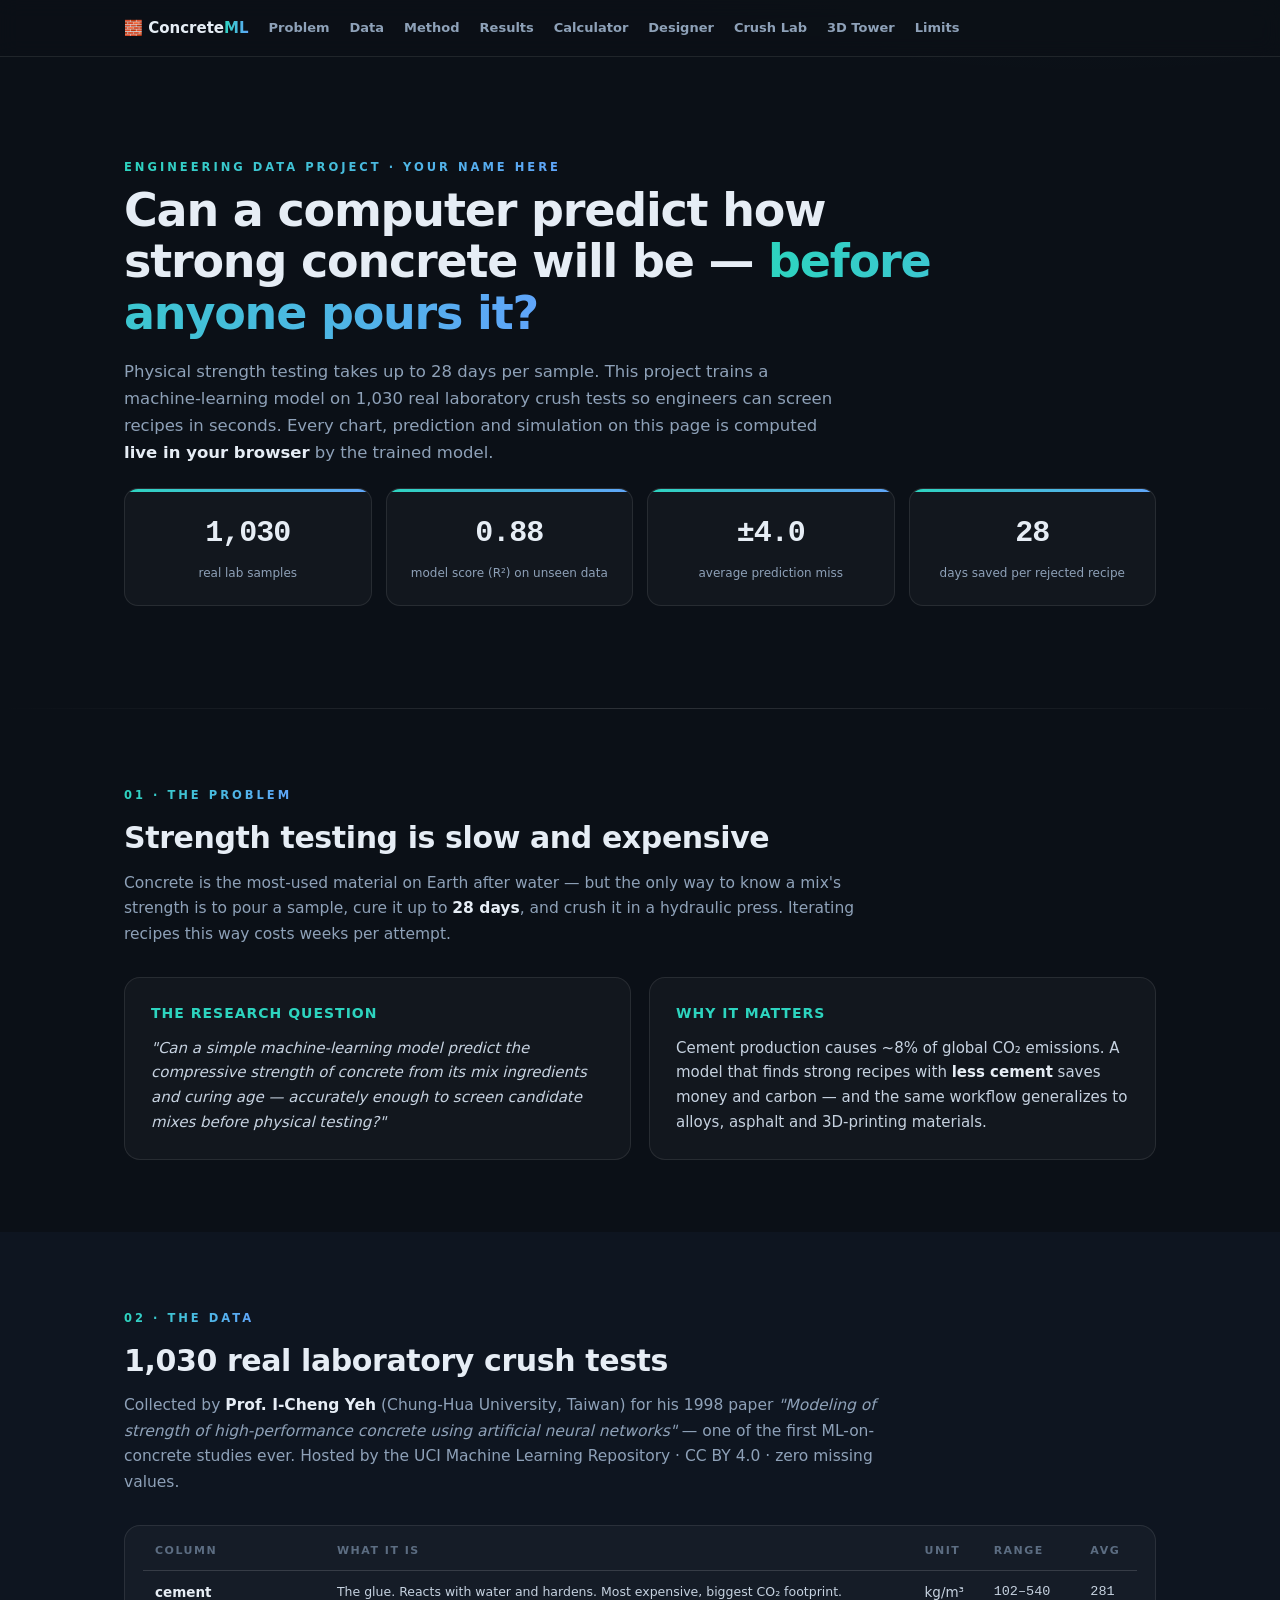
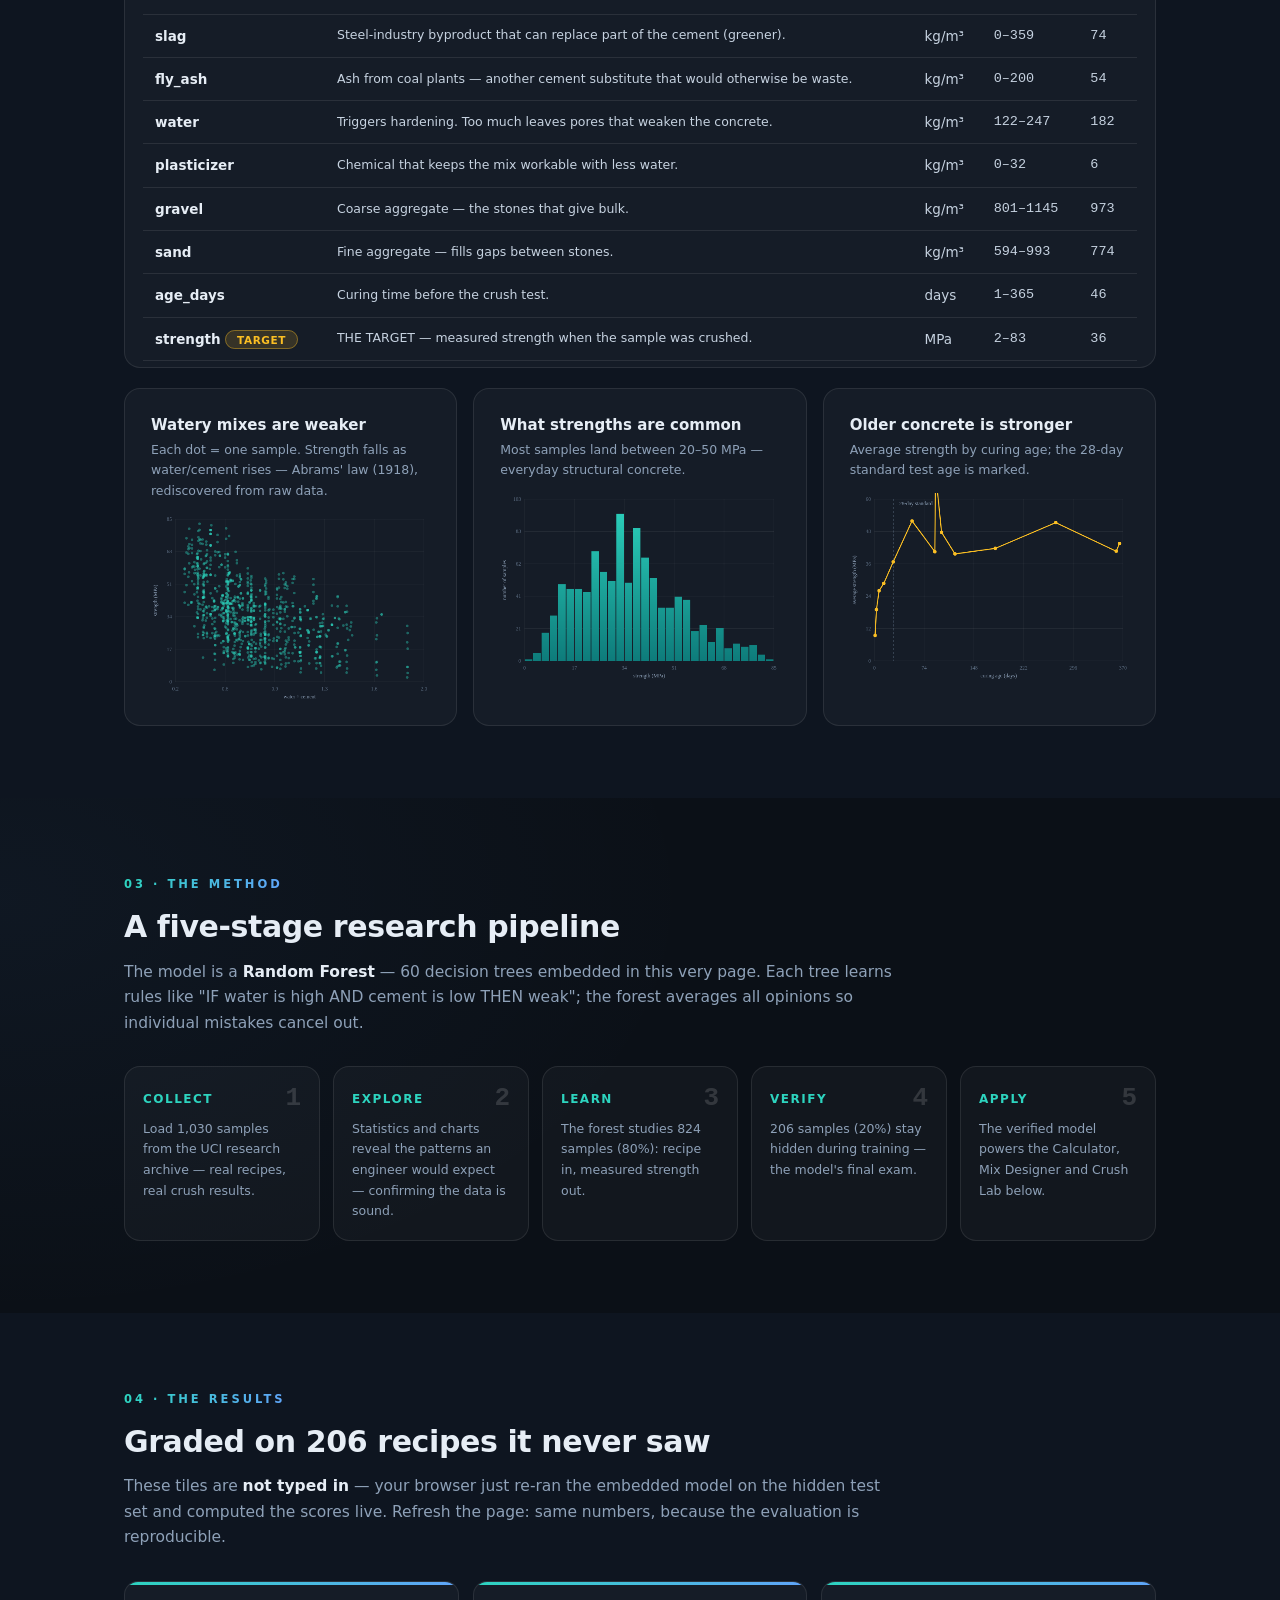
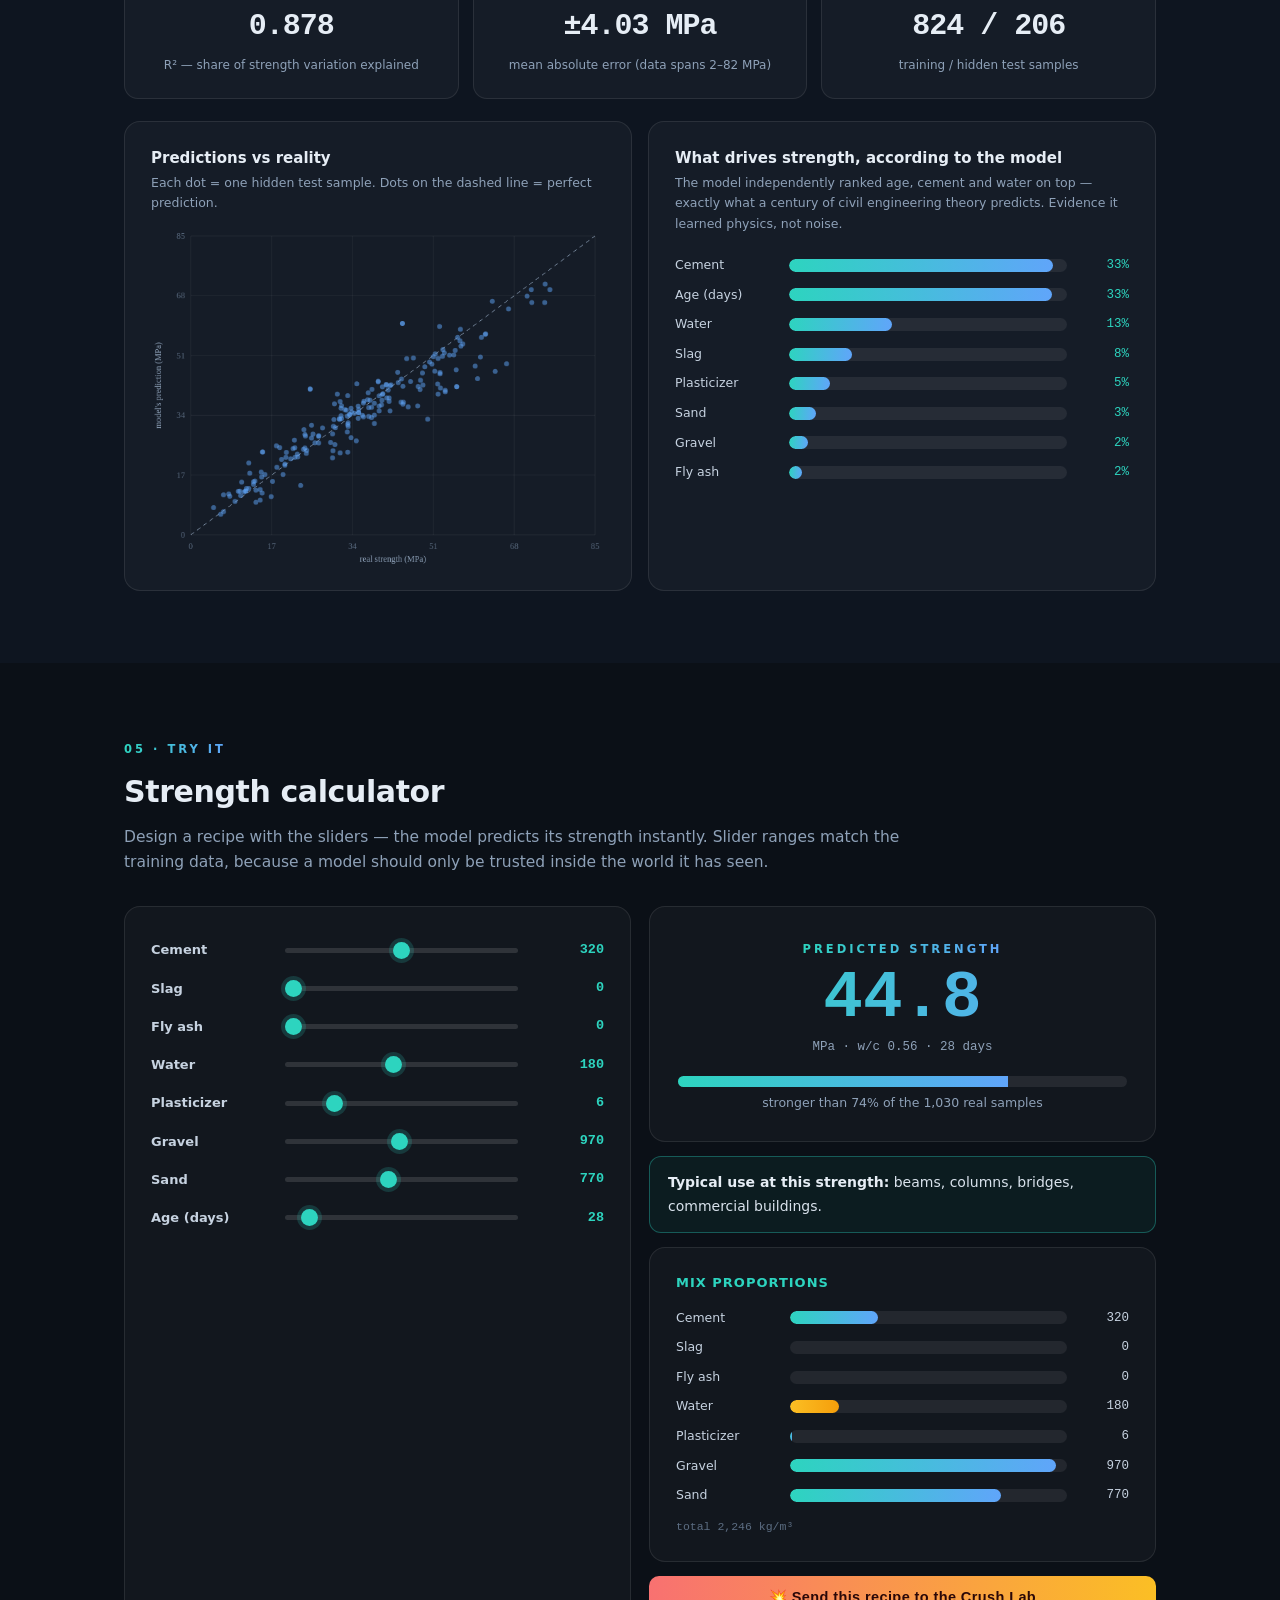
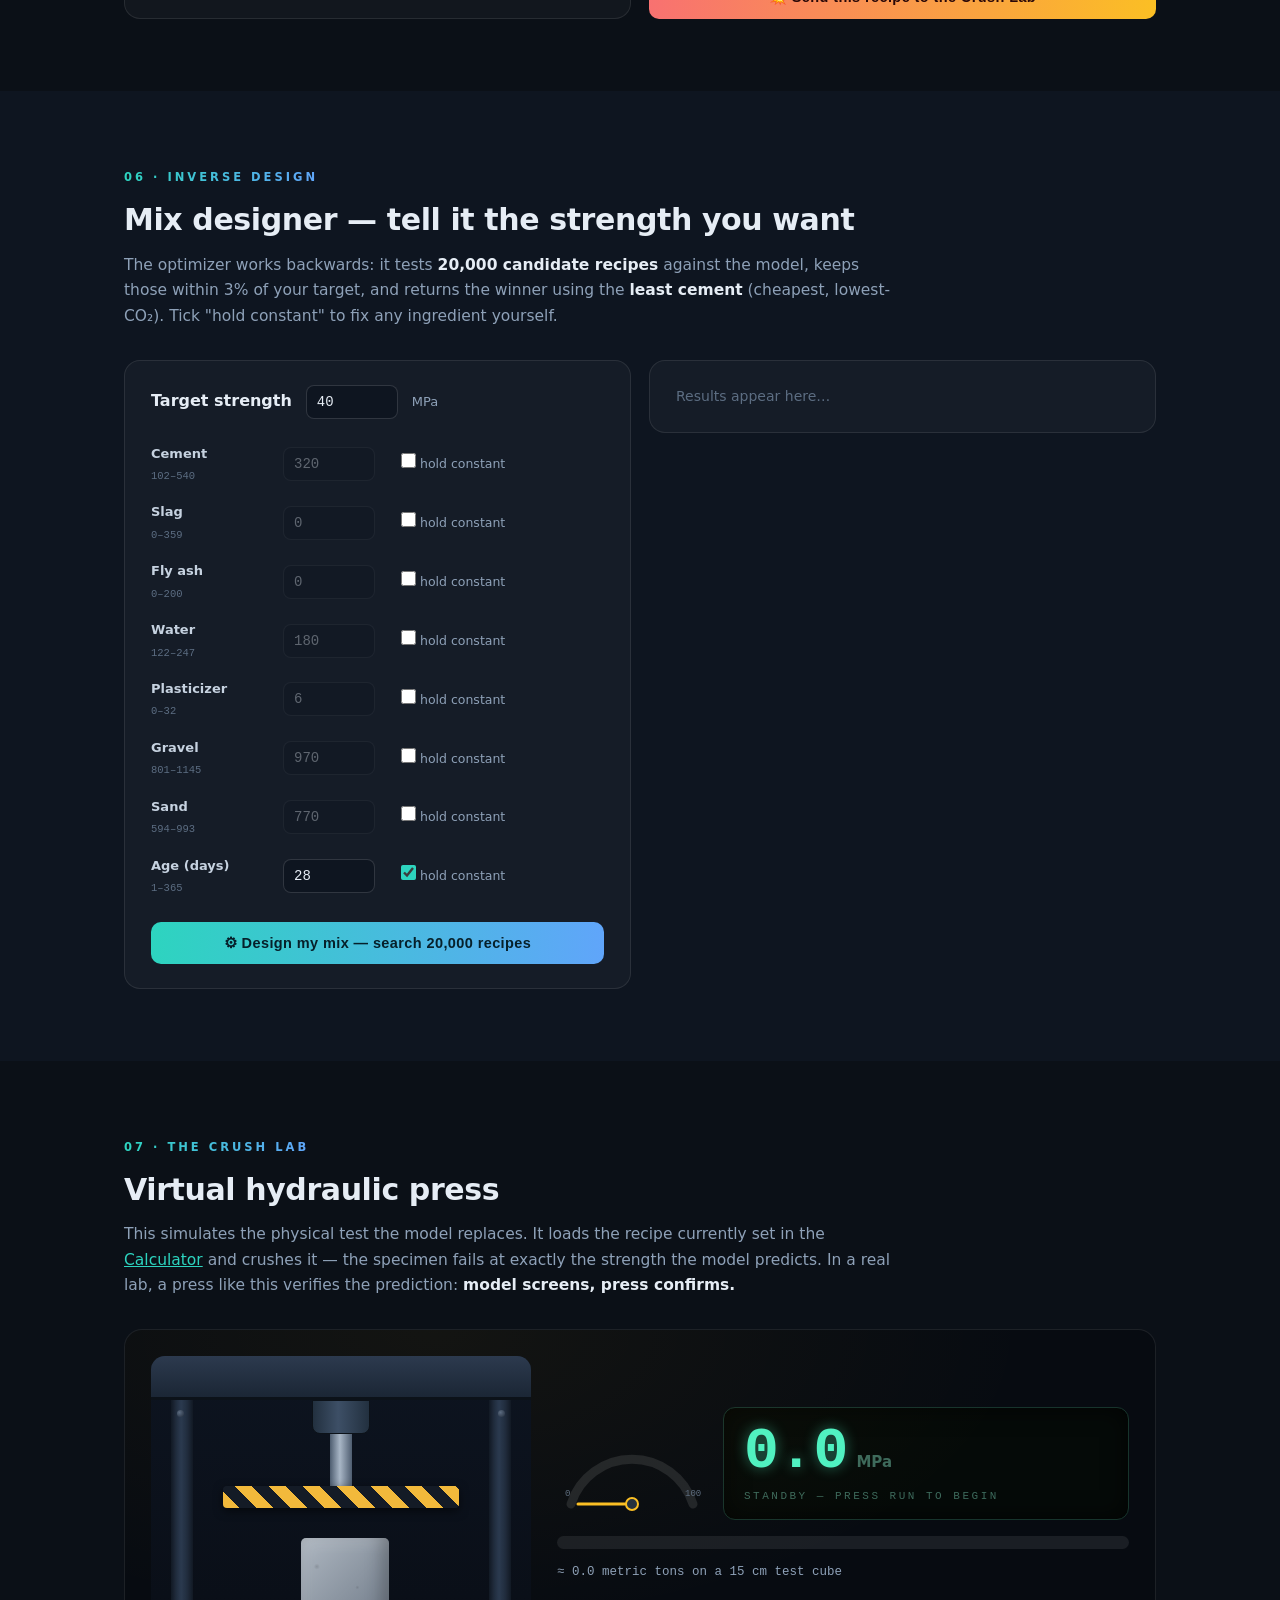
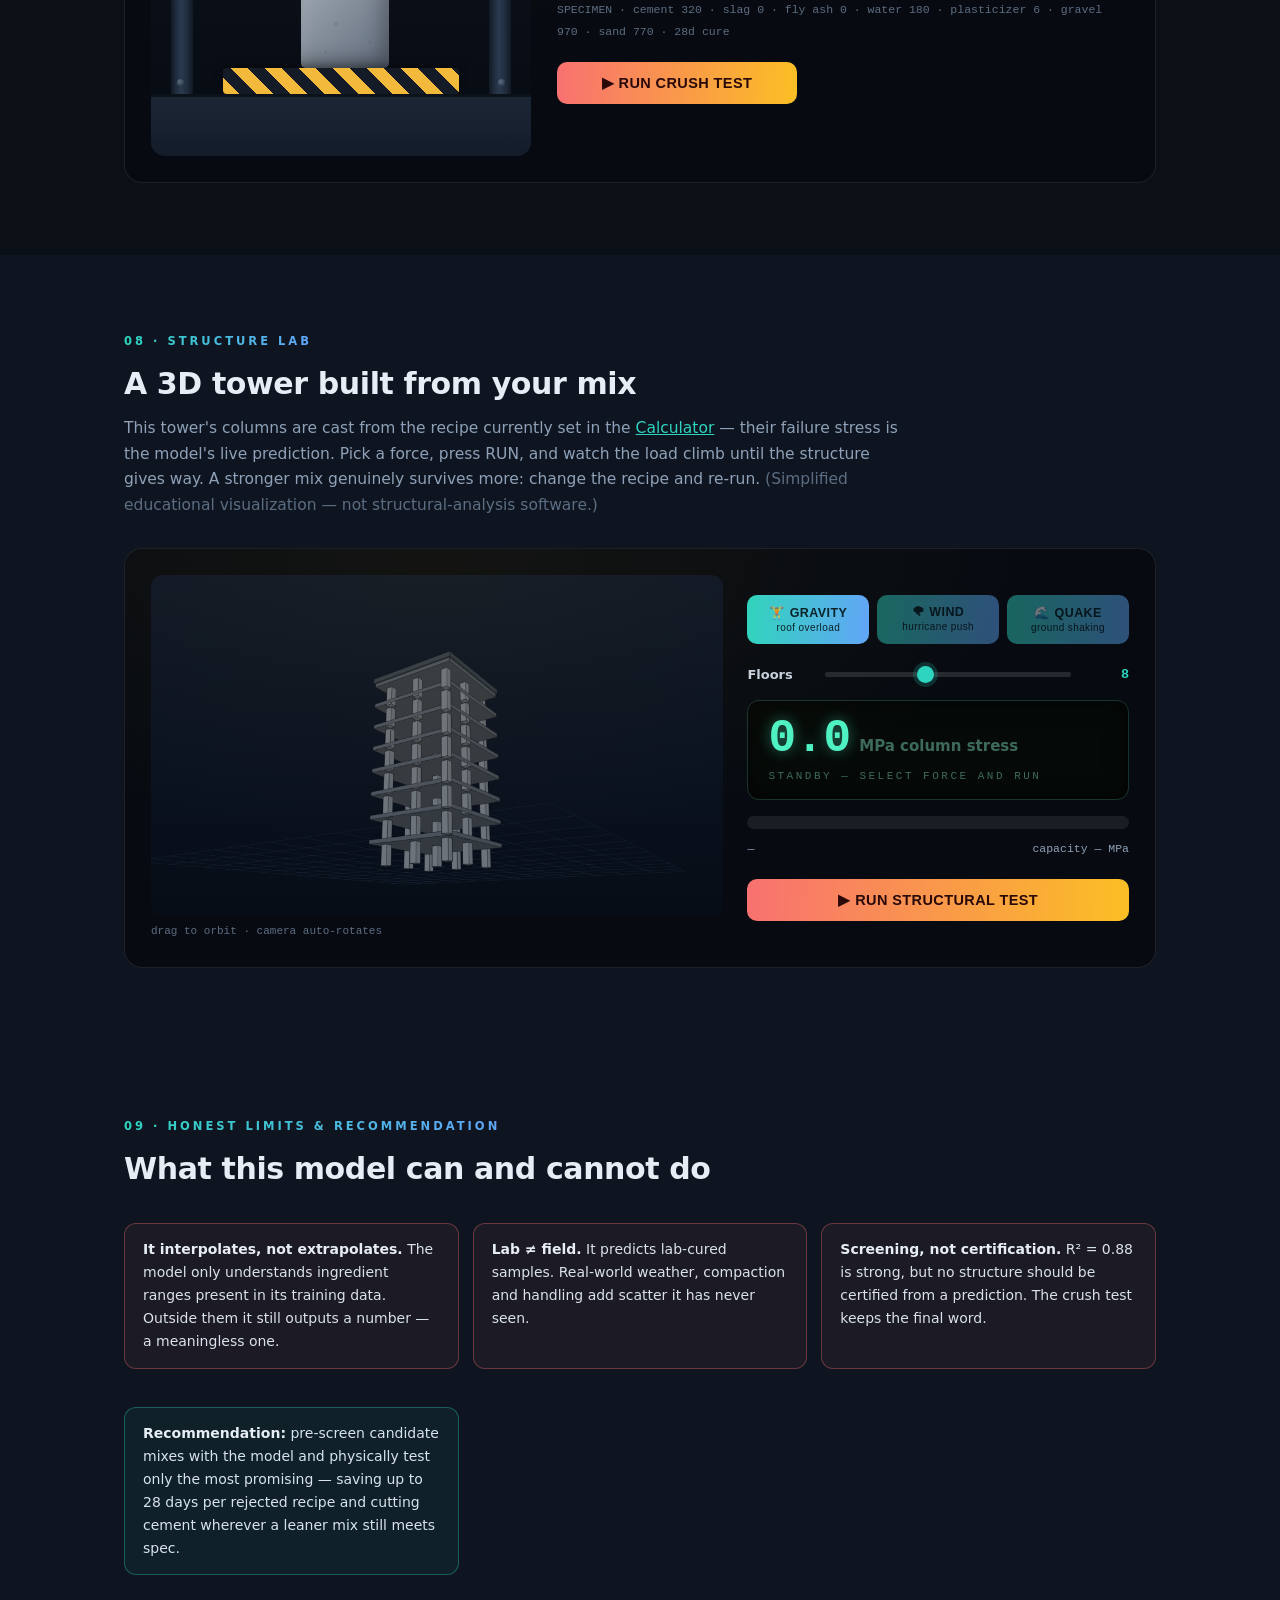
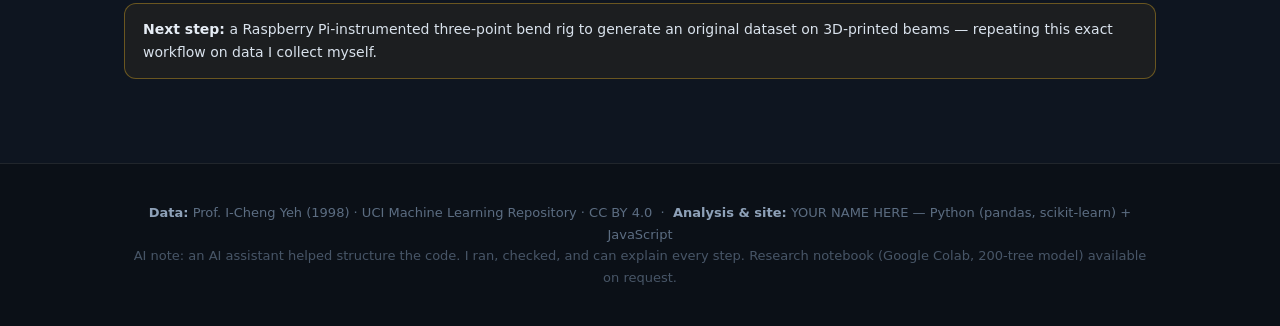
==== index.html @ 2a694949 "Add files via upload" ====
<!DOCTYPE html>
<html lang="en">
<head>
<meta charset="UTF-8">
<meta name="viewport" content="width=device-width, initial-scale=1.0">
<title>ConcreteML — Predicting Concrete Strength with Machine Learning</title>
<style>
:root{
  --bg:#0b1017; --bg2:#0e1520; --panel:#111a26; --card:rgba(255,255,255,.032);
  --line:rgba(255,255,255,.09); --line2:rgba(255,255,255,.14);
  --txt:#e6edf5; --mut:#8ea1b8; --dim:#5c6d82;
  --teal:#2dd4bf; --teal2:#14b8a6; --amber:#fbbf24; --red:#f87171; --blue:#60a5fa;
  --grad:linear-gradient(93deg,#2dd4bf,#60a5fa);
  --mono:'Cascadia Code','SF Mono','Courier New',ui-monospace,monospace;
}
*{margin:0;padding:0;box-sizing:border-box}
html{scroll-behavior:smooth}
body{font-family:'Segoe UI',system-ui,-apple-system,Helvetica,Arial,sans-serif;background:var(--bg);color:var(--txt);line-height:1.65;
  background-image:radial-gradient(900px 500px at 85% -5%,rgba(45,212,191,.07),transparent),radial-gradient(700px 420px at 0% 30%,rgba(96,165,250,.05),transparent)}
.wrap{max-width:1080px;margin:0 auto;padding:0 24px}
section{padding:72px 0}
h2{font-size:30px;font-weight:800;letter-spacing:-.4px;margin-bottom:8px}
.kicker{font-size:11.5px;font-weight:800;letter-spacing:3px;text-transform:uppercase;background:var(--grad);
  -webkit-background-clip:text;background-clip:text;color:transparent;margin-bottom:8px;display:inline-block}
.sub{color:var(--mut);font-size:15.5px;max-width:780px;margin-bottom:30px}
.sub b,.note b{color:var(--txt)}
.card{background:var(--card);border:1px solid var(--line);border-radius:16px;padding:24px 26px;
  transition:border-color .25s, transform .25s}
.card:hover{border-color:var(--line2)}
.tiles{display:grid;grid-template-columns:repeat(auto-fit,minmax(160px,1fr));gap:14px;margin:22px 0}
.tile{background:var(--card);border:1px solid var(--line);border-radius:14px;text-align:center;padding:20px 10px;position:relative;overflow:hidden}
.tile::before{content:"";position:absolute;top:0;left:0;right:0;height:3px;background:var(--grad)}
.tile b{display:block;font-size:30px;font-weight:800;font-family:var(--mono);letter-spacing:-1px}
.tile span{font-size:12px;color:var(--mut)}
.note{border:1px solid rgba(251,191,36,.35);background:rgba(251,191,36,.06);border-radius:12px;padding:14px 18px;margin:12px 0;font-size:14px;color:#d9e2ec}
.note.good{border-color:rgba(45,212,191,.35);background:rgba(45,212,191,.06)}
.note.bad{border-color:rgba(248,113,113,.35);background:rgba(248,113,113,.06)}
.badge{border-radius:20px;padding:2.5px 11px;font-size:10.5px;font-weight:700;letter-spacing:.6px;white-space:nowrap}
.badge.lock{background:rgba(96,165,250,.16);color:var(--blue);border:1px solid rgba(96,165,250,.4)}
.badge.opt{background:rgba(45,212,191,.14);color:var(--teal);border:1px solid rgba(45,212,191,.4)}
canvas{width:100%;height:auto;display:block}
table{border-collapse:collapse;width:100%;font-size:13.5px}
th{color:var(--dim);font-size:11px;letter-spacing:1.5px;text-transform:uppercase;padding:10px 12px;text-align:left;border-bottom:1px solid var(--line2)}
td{padding:10px 12px;border-bottom:1px solid var(--line);color:#c6d2e0}
button.primary{background:var(--grad);color:#06202a;border:none;border-radius:10px;padding:13px 28px;font-size:14.5px;font-weight:800;
  cursor:pointer;letter-spacing:.4px;transition:filter .2s,transform .15s}
button.primary:hover{filter:brightness(1.12)}
button.primary:active{transform:scale(.97)}
button.danger{background:linear-gradient(93deg,#f87171,#fbbf24);color:#2a0808}
input[type=range]{-webkit-appearance:none;width:100%;height:5px;border-radius:3px;background:rgba(255,255,255,.12);outline:none}
input[type=range]::-webkit-slider-thumb{-webkit-appearance:none;width:17px;height:17px;border-radius:50%;background:var(--teal);
  box-shadow:0 0 0 4px rgba(45,212,191,.18);cursor:pointer}
input[type=number]{width:92px;padding:8px 10px;border:1px solid var(--line2);border-radius:8px;font-size:14px;
  background:var(--bg2);color:var(--txt);font-family:var(--mono)}
input[type=number]:disabled{opacity:.35}
input[type=checkbox]{accent-color:var(--teal);width:15px;height:15px}
nav{position:sticky;top:0;background:rgba(11,16,23,.82);backdrop-filter:blur(10px);border-bottom:1px solid var(--line);z-index:100}
nav .wrap{display:flex;align-items:center;gap:20px;height:56px;overflow-x:auto}
nav a{color:var(--mut);text-decoration:none;font-size:13px;font-weight:600;white-space:nowrap;transition:color .2s}
nav a:hover{color:var(--teal)}
nav .logo{font-weight:800;font-size:15px;color:var(--txt)}
nav .logo em{font-style:normal;background:var(--grad);-webkit-background-clip:text;background-clip:text;color:transparent}
header{padding:96px 0 80px;position:relative;overflow:hidden}
header h1{font-size:46px;line-height:1.12;font-weight:850;letter-spacing:-1.2px;max-width:840px}
header h1 em{font-style:normal;background:var(--grad);-webkit-background-clip:text;background-clip:text;color:transparent}
header p{font-size:16.5px;color:var(--mut);max-width:720px;margin-top:18px}
.charts{display:grid;grid-template-columns:repeat(auto-fit,minmax(310px,1fr));gap:16px}
.chart-card h4{font-size:15px;margin-bottom:2px}
.chart-card p{font-size:12.5px;color:var(--mut);margin-bottom:12px}
.pipe{display:grid;grid-template-columns:repeat(auto-fit,minmax(180px,1fr));gap:13px}
.pipe .card{padding:18px}
.pipe b{font-size:12px;letter-spacing:1.5px;color:var(--teal)}
.pipe p{font-size:12.5px;color:var(--mut);margin-top:7px}
.pipe .n{font-family:var(--mono);font-size:26px;font-weight:800;color:rgba(255,255,255,.14);float:right;line-height:1}
.slider-row{display:grid;grid-template-columns:120px 1fr 72px;gap:14px;align-items:center;padding:8px 0}
.slider-row label{font-size:13px;font-weight:600;color:#c6d2e0}
.slider-row output{font-family:var(--mono);font-size:13.5px;text-align:right;color:var(--teal);font-weight:700}
.imp-row{display:grid;grid-template-columns:104px 1fr 52px;gap:10px;align-items:center;font-size:12.5px;color:#c6d2e0;padding:4.5px 0}
.imp-track{background:rgba(255,255,255,.07);border-radius:7px;overflow:hidden}
.imp-bar{height:13px;border-radius:7px;background:var(--grad);transition:width .4s}
footer{border-top:1px solid var(--line);padding:38px 0;font-size:13px;text-align:center;color:var(--dim)}
footer b{color:var(--mut)}
.two{display:grid;grid-template-columns:1fr 1fr;gap:18px}
.reveal{opacity:0;transform:translateY(22px);transition:opacity .7s,transform .7s}
.reveal.in{opacity:1;transform:none}
.divider{height:1px;background:linear-gradient(90deg,transparent,var(--line2),transparent)}
@media(max-width:780px){.two{grid-template-columns:1fr}header h1{font-size:32px}}
/* ============ CRUSH LAB ============ */
.lab{background:#070b11;border:1px solid var(--line);border-radius:18px;padding:26px;position:relative;overflow:hidden}
.lab::before{content:"";position:absolute;inset:0;background:radial-gradient(600px 300px at 30% 0%,rgba(251,191,36,.05),transparent);pointer-events:none}
#pr-stage{position:relative;width:380px;height:400px;flex:none;border-radius:14px;overflow:hidden;
  background:linear-gradient(#0d1420 0%,#0a0f18 60%,#070b11 100%)}
.col{position:absolute;top:0;bottom:0;width:22px;background:linear-gradient(90deg,#1a2433,#2b3a4f 45%,#1a2433);box-shadow:inset 0 0 8px rgba(0,0,0,.6)}
.bolt{position:absolute;width:7px;height:7px;border-radius:50%;background:radial-gradient(circle at 35% 35%,#5b6b80,#212b3a)}
#pr-head{position:absolute;left:0;right:0;top:0;height:44px;background:linear-gradient(#2c3a4e,#1b2635);border-bottom:3px solid #0c1219}
#pr-cyl{position:absolute;left:50%;transform:translateX(-50%);top:44px;width:58px;height:34px;border-radius:0 0 8px 8px;
  background:linear-gradient(90deg,#22303f,#3d4f66 45%,#22303f);border:1px solid #0c1219}
#pr-rod{position:absolute;left:50%;transform:translateX(-50%);top:78px;width:22px;height:52px;
  background:linear-gradient(90deg,#4e5d70,#a8b6c6 45%,#4e5d70)}
#pr-platen{position:absolute;left:72px;right:72px;top:130px;height:22px;border-radius:4px;
  background:repeating-linear-gradient(45deg,#f2b93b 0 12px,#141b26 12px 24px);box-shadow:0 3px 10px rgba(0,0,0,.55)}
#pr-block{position:absolute;left:150px;width:88px;bottom:88px;height:130px;border-radius:5px;transform-origin:bottom;
  background:linear-gradient(135deg,#aeb7c1 0%,#8b95a1 45%,#707b89 80%,#5f6a78);
  box-shadow:inset -6px -8px 18px rgba(0,0,0,.28), inset 4px 6px 14px rgba(255,255,255,.14)}
#pr-block::after{content:"";position:absolute;inset:0;border-radius:5px;opacity:.5;
  background-image:radial-gradient(3px 3px at 18% 22%,rgba(0,0,0,.25),transparent),radial-gradient(2px 2px at 64% 38%,rgba(0,0,0,.22),transparent),
  radial-gradient(3px 3px at 40% 66%,rgba(0,0,0,.25),transparent),radial-gradient(2px 2px at 78% 80%,rgba(0,0,0,.2),transparent),
  radial-gradient(2px 2px at 28% 88%,rgba(0,0,0,.22),transparent)}
#pr-anvil{position:absolute;left:72px;right:72px;bottom:62px;height:26px;border-radius:4px;
  background:repeating-linear-gradient(45deg,#f2b93b 0 12px,#141b26 12px 24px);box-shadow:0 -2px 8px rgba(0,0,0,.4)}
#pr-base{position:absolute;left:0;right:0;bottom:0;height:62px;background:linear-gradient(#1b2635,#131c29);border-top:3px solid #0c1219}
#pr-flash{position:absolute;inset:0;background:#fff;opacity:0;pointer-events:none}
#pr-ring{position:absolute;left:194px;top:246px;width:10px;height:10px;border-radius:50%;border:3px solid rgba(251,191,36,.9);
  opacity:0;pointer-events:none;transform:translate(-50%,-50%)}
#pr-banner{position:absolute;inset:0;display:none;align-items:center;justify-content:center;flex-direction:column;
  background:rgba(7,11,17,.62);backdrop-filter:blur(2px);text-align:center}
#pr-banner .t1{font-size:30px;font-weight:900;color:var(--red);letter-spacing:3px;text-shadow:0 2px 20px rgba(248,113,113,.6)}
#pr-banner .t2{font-size:15px;color:var(--amber);margin-top:6px;font-family:var(--mono)}
.gauge-panel{flex:1;min-width:300px;display:flex;flex-direction:column;justify-content:center;gap:6px}
.lcd{background:#050a08;border:1px solid #17342c;border-radius:12px;padding:14px 20px;box-shadow:inset 0 0 24px rgba(0,0,0,.7)}
.lcd .v{font-family:var(--mono);font-size:58px;font-weight:800;color:#4ef2c3;line-height:1.05;text-shadow:0 0 14px rgba(78,242,195,.45)}
.lcd .u{font-size:15px;color:#3d6a5c;font-weight:700;margin-left:8px}
.lcd .s{font-size:11px;letter-spacing:2.5px;color:#3d6a5c;font-family:var(--mono);margin-top:4px;min-height:16px}
#pr-loadbar{background:rgba(255,255,255,.08);border-radius:8px;height:13px;overflow:hidden;margin-top:10px}
#pr-loadfill{height:100%;width:0%;background:linear-gradient(90deg,#14b8a6,#4ef2c3 40%,#fbbf24 72%,#f87171)}
#pr-tons{font-size:12.5px;color:var(--mut);font-family:var(--mono);margin-top:7px}
#pr-recipe{font-size:11.5px;color:var(--dim);font-family:var(--mono);line-height:1.9;margin-top:10px}
#pr-result{display:none;margin-top:20px;background:rgba(255,255,255,.03);border:1px solid var(--line);border-radius:14px;padding:16px 20px}
.shard{position:absolute;background:linear-gradient(135deg,#9aa4af,#69747f);box-shadow:inset 2px 2px 4px rgba(255,255,255,.18)}
.dust{position:absolute;border-radius:50%;background:radial-gradient(circle,rgba(170,180,190,.55),transparent 70%);pointer-events:none}
</style>
</head>
<body>

<nav><div class="wrap">
  <span class="logo">🧱 Concrete<em>ML</em></span>
  <a href="#problem">Problem</a><a href="#data">Data</a><a href="#method">Method</a>
  <a href="#results">Results</a><a href="#calc">Calculator</a><a href="#designer">Designer</a>
  <a href="#crush">Crush Lab</a><a href="#tower">3D Tower</a><a href="#limits">Limits</a>
</div></nav>

<header><div class="wrap">
  <div class="kicker">Engineering Data Project · YOUR NAME HERE</div>
  <h1>Can a computer predict how strong concrete will be — <em>before anyone pours it?</em></h1>
  <p>Physical strength testing takes up to 28 days per sample. This project trains a machine-learning model
     on 1,030 real laboratory crush tests so engineers can screen recipes in seconds. Every chart, prediction
     and simulation on this page is computed <b style="color:var(--txt)">live in your browser</b> by the trained model.</p>
  <div class="tiles">
    <div class="tile"><b data-count="1030">0</b><span>real lab samples</span></div>
    <div class="tile"><b id="hero-r2">—</b><span>model score (R²) on unseen data</span></div>
    <div class="tile"><b id="hero-mae">—</b><span>average prediction miss</span></div>
    <div class="tile"><b data-count="28">0</b><span>days saved per rejected recipe</span></div>
  </div>
</div></header>
<div class="divider"></div>

<section id="problem"><div class="wrap reveal">
  <div class="kicker">01 · The Problem</div>
  <h2>Strength testing is slow and expensive</h2>
  <p class="sub">Concrete is the most-used material on Earth after water — but the only way to know a mix's strength
     is to pour a sample, cure it up to <b>28 days</b>, and crush it in a hydraulic press. Iterating recipes this way
     costs weeks per attempt.</p>
  <div class="two">
    <div class="card"><h4 style="color:var(--teal);font-size:14px;letter-spacing:1px">THE RESEARCH QUESTION</h4>
      <p style="font-size:15px;margin-top:10px;color:#c6d2e0"><i>"Can a simple machine-learning model predict the compressive
      strength of concrete from its mix ingredients and curing age — accurately enough to screen candidate mixes
      before physical testing?"</i></p></div>
    <div class="card"><h4 style="color:var(--teal);font-size:14px;letter-spacing:1px">WHY IT MATTERS</h4>
      <p style="font-size:15px;margin-top:10px;color:#c6d2e0">Cement production causes ~8% of global CO₂ emissions.
      A model that finds strong recipes with <b style="color:var(--txt)">less cement</b> saves money and carbon —
      and the same workflow generalizes to alloys, asphalt and 3D-printing materials.</p></div>
  </div>
</div></section>

<section id="data" style="background:var(--bg2)"><div class="wrap reveal">
  <div class="kicker">02 · The Data</div>
  <h2>1,030 real laboratory crush tests</h2>
  <p class="sub">Collected by <b>Prof. I-Cheng Yeh</b> (Chung-Hua University, Taiwan) for his 1998 paper
     <i>"Modeling of strength of high-performance concrete using artificial neural networks"</i> — one of the first
     ML-on-concrete studies ever. Hosted by the UCI Machine Learning Repository · CC BY 4.0 · zero missing values.</p>
  <div class="card" style="padding:6px 18px;overflow-x:auto"><table id="cols-table">
    <tr><th>Column</th><th>What it is</th><th>Unit</th><th>Range</th><th>Avg</th></tr>
  </table></div>
  <div class="charts" style="margin-top:20px">
    <div class="card chart-card"><h4>Watery mixes are weaker</h4>
      <p>Each dot = one sample. Strength falls as water/cement rises — Abrams' law (1918), rediscovered from raw data.</p>
      <canvas id="ch-scatter" width="640" height="430"></canvas></div>
    <div class="card chart-card"><h4>What strengths are common</h4>
      <p>Most samples land between 20–50 MPa — everyday structural concrete.</p>
      <canvas id="ch-hist" width="640" height="430"></canvas></div>
    <div class="card chart-card"><h4>Older concrete is stronger</h4>
      <p>Average strength by curing age; the 28-day standard test age is marked.</p>
      <canvas id="ch-age" width="640" height="430"></canvas></div>
  </div>
</div></section>

<section id="method"><div class="wrap reveal">
  <div class="kicker">03 · The Method</div>
  <h2>A five-stage research pipeline</h2>
  <p class="sub">The model is a <b>Random Forest</b> — 60 decision trees embedded in this very page. Each tree learns
     rules like "IF water is high AND cement is low THEN weak"; the forest averages all opinions so individual
     mistakes cancel out.</p>
  <div class="pipe">
    <div class="card"><span class="n">1</span><b>COLLECT</b><p>Load 1,030 samples from the UCI research archive — real recipes, real crush results.</p></div>
    <div class="card"><span class="n">2</span><b>EXPLORE</b><p>Statistics and charts reveal the patterns an engineer would expect — confirming the data is sound.</p></div>
    <div class="card"><span class="n">3</span><b>LEARN</b><p>The forest studies 824 samples (80%): recipe in, measured strength out.</p></div>
    <div class="card"><span class="n">4</span><b>VERIFY</b><p>206 samples (20%) stay hidden during training — the model's final exam.</p></div>
    <div class="card"><span class="n">5</span><b>APPLY</b><p>The verified model powers the Calculator, Mix Designer and Crush Lab below.</p></div>
  </div>
</div></section>

<section id="results" style="background:var(--bg2)"><div class="wrap reveal">
  <div class="kicker">04 · The Results</div>
  <h2>Graded on 206 recipes it never saw</h2>
  <p class="sub">These tiles are <b>not typed in</b> — your browser just re-ran the embedded model on the hidden test
     set and computed the scores live. Refresh the page: same numbers, because the evaluation is reproducible.</p>
  <div class="tiles">
    <div class="tile"><b id="res-r2">—</b><span>R² — share of strength variation explained</span></div>
    <div class="tile"><b id="res-mae">—</b><span>mean absolute error (data spans 2–82 MPa)</span></div>
    <div class="tile"><b>824 / 206</b><span>training / hidden test samples</span></div>
  </div>
  <div class="charts">
    <div class="card chart-card"><h4>Predictions vs reality</h4>
      <p>Each dot = one hidden test sample. Dots on the dashed line = perfect prediction.</p>
      <canvas id="ch-pva" width="640" height="480"></canvas></div>
    <div class="card chart-card"><h4>What drives strength, according to the model</h4>
      <p>The model independently ranked age, cement and water on top — exactly what a century of civil engineering
         theory predicts. Evidence it learned physics, not noise.</p>
      <div id="importance" style="margin-top:16px"></div></div>
  </div>
</div></section>

<section id="calc"><div class="wrap reveal">
  <div class="kicker">05 · Try It</div>
  <h2>Strength calculator</h2>
  <p class="sub">Design a recipe with the sliders — the model predicts its strength instantly. Slider ranges match the
     training data, because a model should only be trusted inside the world it has seen.</p>
  <div class="two">
    <div class="card" id="calc-sliders"></div>
    <div>
      <div class="card" style="text-align:center;padding:28px">
        <div class="kicker" style="margin-bottom:0">predicted strength</div>
        <div style="font-family:var(--mono);font-size:66px;font-weight:800;line-height:1.15;background:var(--grad);-webkit-background-clip:text;background-clip:text;color:transparent" id="calc-mpa">—</div>
        <div style="color:var(--mut);font-size:12.5px;font-family:var(--mono)" id="calc-sub">MPa</div>
        <div style="background:rgba(255,255,255,.08);border-radius:8px;height:11px;margin:18px 0 6px;overflow:hidden">
          <div id="calc-pctbar" style="height:100%;width:0%;background:var(--grad);transition:width .3s"></div></div>
        <div style="font-size:12.5px;color:var(--mut)" id="calc-pct">—</div>
      </div>
      <div class="note good" id="calc-use" style="margin-top:14px">—</div>
      <div class="card" style="margin-top:14px"><h4 style="font-size:13px;letter-spacing:1px;color:var(--teal);margin-bottom:10px">MIX PROPORTIONS</h4>
        <div id="calc-mix"></div></div>
      <a href="#crush"><button class="primary danger" style="width:100%;margin-top:14px">💥 Send this recipe to the Crush Lab</button></a>
    </div>
  </div>
</div></section>

<section id="designer" style="background:var(--bg2)"><div class="wrap reveal">
  <div class="kicker">06 · Inverse Design</div>
  <h2>Mix designer — tell it the strength you want</h2>
  <p class="sub">The optimizer works backwards: it tests <b>20,000 candidate recipes</b> against the model, keeps those
     within 3% of your target, and returns the winner using the <b>least cement</b> (cheapest, lowest-CO₂).
     Tick "hold constant" to fix any ingredient yourself.</p>
  <div class="two">
    <div class="card">
      <div style="display:flex;align-items:center;gap:14px;margin-bottom:16px">
        <label style="font-weight:700">Target strength</label>
        <input type="number" id="des-target" value="40" min="5" max="80"> <span style="color:var(--mut);font-size:13px">MPa</span>
      </div>
      <div id="des-locks"></div>
      <button class="primary" id="des-go" style="margin-top:16px;width:100%">⚙ Design my mix — search 20,000 recipes</button>
    </div>
    <div id="des-out"><div class="card" style="color:var(--dim);font-size:14px">Results appear here…</div></div>
  </div>
</div></section>

<section id="crush"><div class="wrap reveal">
  <div class="kicker">07 · The Crush Lab</div>
  <h2>Virtual hydraulic press</h2>
  <p class="sub">This simulates the physical test the model replaces. It loads the recipe currently set in the
     <a href="#calc" style="color:var(--teal)">Calculator</a> and crushes it — the specimen fails at exactly the strength
     the model predicts. In a real lab, a press like this verifies the prediction: <b>model screens, press confirms.</b></p>
  <div class="lab">
    <div style="display:flex;gap:26px;flex-wrap:wrap">
      <div id="pr-stage">
        <div class="col" style="left:20px"></div><div class="col" style="right:20px"></div>
        <div class="bolt" style="left:26px;top:54px"></div><div class="bolt" style="right:26px;top:54px"></div>
        <div class="bolt" style="left:26px;bottom:70px"></div><div class="bolt" style="right:26px;bottom:70px"></div>
        <div id="pr-head"></div><div id="pr-cyl"></div><div id="pr-rod"></div><div id="pr-platen"></div>
        <div id="pr-block">
          <svg width="88" height="130" style="position:absolute;left:0;top:0">
            <path id="pr-c1" d="M44,3 L36,28 L49,52 L39,78 L46,104 L42,127" stroke="#242b33" stroke-width="2.6" fill="none" stroke-dasharray="240" stroke-dashoffset="240" stroke-linecap="round"/>
            <path id="pr-c2" d="M15,12 L26,40 L17,64 L30,94 L23,120" stroke="#242b33" stroke-width="2" fill="none" stroke-dasharray="240" stroke-dashoffset="240" stroke-linecap="round"/>
            <path id="pr-c3" d="M73,8 L62,33 L71,58 L58,86 L67,116" stroke="#242b33" stroke-width="2" fill="none" stroke-dasharray="240" stroke-dashoffset="240" stroke-linecap="round"/>
            <path id="pr-c4" d="M5,70 L28,62 L50,74 L74,64 L86,72" stroke="#1a2027" stroke-width="2.6" fill="none" stroke-dasharray="240" stroke-dashoffset="240" stroke-linecap="round"/>
          </svg>
        </div>
        <div id="pr-anvil"></div><div id="pr-base"></div>
        <div id="pr-ring"></div><div id="pr-flash"></div>
        <div id="pr-banner"><div class="t1">SPECIMEN FAILED</div><div class="t2" id="pr-failat">—</div></div>
      </div>
      <div class="gauge-panel">
        <div style="display:flex;gap:16px;align-items:center">
          <svg id="pr-dial" width="150" height="96" viewBox="0 0 150 96">
            <path d="M14,88 A64,64 0 0 1 136,88" fill="none" stroke="rgba(255,255,255,.1)" stroke-width="9" stroke-linecap="round"/>
            <path id="pr-arc" d="M14,88 A64,64 0 0 1 136,88" fill="none" stroke="#4ef2c3" stroke-width="9" stroke-linecap="round"
                  stroke-dasharray="201" stroke-dashoffset="201"/>
            <g id="pr-needle" transform="rotate(-90 75 88)">
              <line x1="75" y1="88" x2="75" y2="34" stroke="#fbbf24" stroke-width="3" stroke-linecap="round"/>
            </g>
            <circle cx="75" cy="88" r="6" fill="#22303f" stroke="#fbbf24" stroke-width="2"/>
            <text x="8" y="80" fill="#5c6d82" font-size="9" font-family="monospace">0</text>
            <text x="128" y="80" fill="#5c6d82" font-size="9" font-family="monospace">100</text>
          </svg>
          <div class="lcd" style="flex:1">
            <span class="v" id="pr-mpa">0.0</span><span class="u">MPa</span>
            <div class="s" id="pr-status">STANDBY — PRESS RUN TO BEGIN</div>
          </div>
        </div>
        <div id="pr-loadbar"><div id="pr-loadfill"></div></div>
        <div id="pr-tons">≈ 0.0 metric tons on a 15 cm test cube</div>
        <div id="pr-recipe">—</div>
        <button id="pr-btn" class="primary danger" style="margin-top:14px;width:240px">▶ RUN CRUSH TEST</button>
      </div>
    </div>
    <div id="pr-result"></div>
  </div>
</div></section>

<section id="tower" style="background:var(--bg2)"><div class="wrap reveal">
  <div class="kicker">08 · Structure Lab</div>
  <h2>A 3D tower built from your mix</h2>
  <p class="sub">This tower's columns are cast from the recipe currently set in the
     <a href="#calc" style="color:var(--teal)">Calculator</a> — their failure stress is the model's live prediction.
     Pick a force, press RUN, and watch the load climb until the structure gives way. A stronger mix genuinely
     survives more: change the recipe and re-run. <span style="color:var(--dim)">(Simplified educational visualization
     — not structural-analysis software.)</span></p>
  <div class="lab">
    <div style="display:flex;gap:24px;flex-wrap:wrap">
      <div style="flex:1.5;min-width:340px">
        <canvas id="b3d" width="940" height="560" style="border-radius:12px;background:linear-gradient(#0d1626 0%,#0a1220 55%,#070d16 100%);cursor:grab"></canvas>
        <div style="font-size:11px;color:var(--dim);margin-top:6px;font-family:var(--mono)">drag to orbit · camera auto-rotates</div>
      </div>
      <div class="gauge-panel" style="min-width:280px;flex:1">
        <div style="display:flex;gap:8px;flex-wrap:wrap" id="tw-modes">
          <button class="primary" data-mode="gravity" style="flex:1;padding:10px 6px;font-size:12.5px">🏋 GRAVITY<br><span style="font-weight:400;font-size:10px">roof overload</span></button>
          <button class="primary" data-mode="wind" style="flex:1;padding:10px 6px;font-size:12.5px;opacity:.45">🌪 WIND<br><span style="font-weight:400;font-size:10px">hurricane push</span></button>
          <button class="primary" data-mode="quake" style="flex:1;padding:10px 6px;font-size:12.5px;opacity:.45">🌊 QUAKE<br><span style="font-weight:400;font-size:10px">ground shaking</span></button>
        </div>
        <div class="slider-row" style="grid-template-columns:64px 1fr 44px;margin-top:6px">
          <label>Floors</label><input type="range" id="tw-floors" min="4" max="14" value="8" step="1"><output id="tw-fo">8</output>
        </div>
        <div class="lcd">
          <span class="v" id="tw-stress" style="font-size:46px">0.0</span><span class="u">MPa column stress</span>
          <div class="s" id="tw-status">STANDBY — SELECT FORCE AND RUN</div>
        </div>
        <div id="tw-capbar" style="background:rgba(255,255,255,.08);border-radius:8px;height:13px;overflow:hidden;margin-top:10px">
          <div id="tw-capfill" style="height:100%;width:0%;background:linear-gradient(90deg,#14b8a6,#4ef2c3 40%,#fbbf24 72%,#f87171)"></div></div>
        <div style="display:flex;justify-content:space-between;font-size:11.5px;color:var(--mut);font-family:var(--mono);margin-top:5px">
          <span id="tw-metric">—</span><span id="tw-cap">capacity — MPa</span></div>
        <button id="tw-btn" class="primary danger" style="margin-top:14px;width:100%">▶ RUN STRUCTURAL TEST</button>
        <div id="tw-verdict" style="display:none;margin-top:12px" class="note bad"></div>
      </div>
    </div>
  </div>
</div></section>

<section id="limits" style="background:var(--bg2)"><div class="wrap reveal">
  <div class="kicker">09 · Honest Limits &amp; Recommendation</div>
  <h2>What this model can and cannot do</h2>
  <div style="display:grid;grid-template-columns:repeat(auto-fit,minmax(290px,1fr));gap:14px;margin-top:18px">
    <div class="note bad"><b>It interpolates, not extrapolates.</b> The model only understands ingredient ranges present
      in its training data. Outside them it still outputs a number — a meaningless one.</div>
    <div class="note bad"><b>Lab ≠ field.</b> It predicts lab-cured samples. Real-world weather, compaction and handling
      add scatter it has never seen.</div>
    <div class="note bad"><b>Screening, not certification.</b> R² = 0.88 is strong, but no structure should be certified
      from a prediction. The crush test keeps the final word.</div>
    <div class="note good"><b>Recommendation:</b> pre-screen candidate mixes with the model and physically test only the
      most promising — saving up to 28 days per rejected recipe and cutting cement wherever a leaner mix still meets spec.</div>
  </div>
  <div class="note" style="margin-top:16px"><b>Next step:</b> a Raspberry Pi-instrumented three-point bend rig to generate
    an original dataset on 3D-printed beams — repeating this exact workflow on data I collect myself.</div>
</div></section>

<footer><div class="wrap">
  <b>Data:</b> Prof. I-Cheng Yeh (1998) · UCI Machine Learning Repository · CC BY 4.0 &nbsp;·&nbsp;
  <b>Analysis &amp; site:</b> YOUR NAME HERE — Python (pandas, scikit-learn) + JavaScript<br>
  <span style="opacity:.75">AI note: an AI assistant helped structure the code. I ran, checked, and can explain every step.
  Research notebook (Google Colab, 200-tree model) available on request.</span>
</div></footer>

<script>
const TREES=[[[7,21.0,1,132],[0,386.0,2,105],[4,6.534999847412109,3,70],[7,5.0,4,29],[0,155.0,5,6],[-1,5.61,0,0],[5,977.7999877929688,7,20],[3,193.5,8,15],[0,308.5,9,14],[0,282.5,10,13],[0,225.0,11,12],[-1,10.84,0,0],[-1,11.85,0,0],[-1,13.73,0,0],[-1,8.67,0,0],[1,154.0500030517578,16,19],[6,826.0799865722656,17,18],[-1,5.86,0,0],[-1,8.43,0,0],[-1,9.65,0,0],[5,1009.6499938964844,21,22],[-1,18.51,0,0],[5,1058.0999755859375,23,28],[0,320.5,24,27],[6,768.5249938964844,25,26],[-1,14.2,0,0],[-1,12.16,0,0],[-1,14.8,0,0],[-1,9.26,0,0],[6,748.3999938964844,30,41],[1,160.9000015258789,31,34],[1,47.5,32,33],[-1,28.66,0,0],[-1,33.18,0,0],[0,207.0999984741211,35,38],[1,270.2000045776367,36,37],[-1,13.7,0,0],[-1,18.37,0,0],[6,676.7999877929688,39,40],[-1,25.7,0,0],[-1,22.84,0,0],[7,10.5,42,63],[0,282.5,43,54],[6,826.5,44,51],[0,191.9499969482422,45,46],[-1,10.5,0,0],[3,189.0,47,50],[0,263.75,48,49],[-1,11.89,0,0],[-1,14.43,0,0],[-1,16.1,0,0],[0,218.0,52,53],[-1,7.76,0,0],[-1,10.11,0,0],[3,189.0,55,58],[5,1059.5999755859375,56,57],[-1,22.2,0,0],[-1,18.01,0,0],[0,335.0,59,62],[0,303.0,60,61],[-1,14.4,0,0],[-1,15.95,0,0],[-1,19.55,0,0],[1,0.009999999776482582,64,69],[6,856.6000061035156,65,68],[6,777.1600036621094,66,67],[-1,22.46,0,0],[-1,20.63,0,0],[-1,24.67,0,0],[-1,17.51,0,0],[0,213.61000061035156,71,84],[7,8.5,72,79],[2,127.03500366210938,73,76],[3,162.48500061035156,74,75],[-1,13.47,0,0],[-1,9.88,0,0],[3,165.7750015258789,77,78],[-1,16.78,0,0],[-1,17.62,0,0],[5,1031.3999938964844,80,81],[-1,26.51,0,0],[5,1079.9000244140625,82,83],[-1,19.96,0,0],[-1,23.25,0,0],[7,5.0,85,94],[1,54.21999931335449,86,91],[0,250.7050018310547,87,88],[-1,15.88,0,0],[5,971.4500122070312,89,90],[-1,24.03,0,0],[-1,21.85,0,0],[6,787.5650024414062,92,93],[-1,31.35,0,0],[-1,28.33,0,0],[0,242.44000244140625,95,98],[0,216.29500579833984,96,97],[-1,32.06,0,0],[-1,26.14,0,0],[5,1026.4500122070312,99,104],[4,13.485000133514404,100,103],[3,166.48999786376953,101,102],[-1,29.4,0,0],[-1,34.96,0,0],[-1,37.85,0,0],[-1,41.5,0,0],[7,5.0,106,119],[0,515.6499938964844,107,118],[1,60.349998474121094,108,115],[2,39.5,109,110],[-1,15.92,0,0],[4,11.625,111,112],[-1,28.86,0,0],[1,22.0,113,114],[-1,24.59,0,0],[-1,24.6,0,0],[6,869.5999755859375,116,117],[-1,40.2,0,0],[-1,31.63,0,0],[-1,41.41,0,0],[1,66.1500015258789,120,129],[0,511.0,121,128],[2,47.0,122,125],[0,450.0,123,124],[-1,28.94,0,0],[-1,34.45,0,0],[0,439.0,126,127],[-1,39.86,0,0],[-1,35.71,0,0],[-1,46.88,0,0],[6,863.7999877929688,130,131],[-1,56.72,0,0],[-1,49.2,0,0],[0,311.4499969482422,133,346],[0,159.0500030517578,134,183],[1,117.5,135,146],[3,192.5,136,143],[6,828.0,137,142],[0,150.79999542236328,138,141],[6,804.9500122070312,139,140],[-1,13.38,0,0],[-1,13.24,0,0],[-1,15.15,0,0],[-1,16.48,0,0],[5,972.5,144,145],[-1,9.94,0,0],[-1,12.46,0,0],[3,174.5,147,148],[-1,41.02,0,0],[5,1021.2999877929688,149,180],[1,163.14999389648438,150,161],[6,688.8500061035156,151,152],[-1,18.76,0,0],[2,51.5,153,156],[7,59.0,154,155],[-1,19.37,0,0],[-1,27.97,0,0],[4,7.75,157,158],[-1,31.29,0,0],[4,11.5,159,160],[-1,25.89,0,0],[-1,27.68,0,0],[7,59.0,162,179],[3,232.3499984741211,163,178],[1,183.4499969482422,164,169],[1,171.4000015258789,165,166],[-1,29.8,0,0],[3,192.5,167,168],[-1,22.81,0,0],[-1,24.15,0,0],[3,186.3499984741211,170,171],[-1,33.01,0,0],[4,4.700000047683716,172,175],[5,949.2000122070312,173,174],[-1,31.59,0,0],[-1,29.26,0,0],[0,154.0,176,177],[-1,26.94,0,0],[-1,29.3,0,0],[-1,35.23,0,0],[-1,38.68,0,0],[3,189.3499984741211,181,182],[-1,19.92,0,0],[-1,18.29,0,0],[3,175.5300064086914,184,245],[1,43.71500015258789,185,222],[0,203.33999633789062,186,199],[7,42.0,187,192],[2,124.71500015258789,188,189],[-1,31.37,0,0],[5,1057.1499633789062,190,191],[-1,26.72,0,0],[-1,25.16,0,0],[3,168.0999984741211,193,198],[5,1079.9000244140625,194,197],[5,1032.5499877929688,195,196],[-1,34.91,0,0],[-1,33.21,0,0],[-1,37.88,0,0],[-1,40.47,0,0],[7,78.0,200,213],[6,894.385009765625,201,212],[3,154.6999969482422,202,203],[-1,48.27,0,0],[6,774.125,204,205],[-1,49.33,0,0],[7,42.0,206,209],[5,954.1700134277344,207,208],[-1,35.86,0,0],[-1,39.56,0,0],[0,216.29500579833984,210,211],[-1,45.86,0,0],[-1,39.65,0,0],[-1,35.66,0,0],[6,777.9750061035156,214,215],[-1,57.21,0,0],[2,99.56999969482422,216,219],[5,967.5400085449219,217,218],[-1,49.74,0,0],[-1,52.58,0,0],[0,215.7100067138672,220,221],[-1,47.79,0,0],[-1,46.03,0,0],[3,163.01499938964844,223,230],[2,120.94499969482422,224,227],[1,138.9099998474121,225,226],[-1,65.66,0,0],[-1,71.97,0,0],[3,148.19000244140625,228,229],[-1,59.52,0,0],[-1,53.08,0,0],[7,42.0,231,240],[2,94.5,232,235],[5,953.0,233,234],[-1,46.79,0,0],[-1,40.64,0,0],[0,170.44499969482422,236,237],[-1,43.32,0,0],[3,167.9000015258789,238,239],[-1,38.21,0,0],[-1,36.99,0,0],[4,8.134999752044678,241,244],[3,175.26000213623047,242,243],[-1,53.7,0,0],[-1,53.01,0,0],[-1,49.31,0,0],[1,13.0,246,295],[4,4.5284998416900635,247,270],[7,95.0,248,265],[0,285.0,249,258],[5,1107.5,250,257],[6,877.6600036621094,251,256],[7,42.0,252,255],[6,804.5,253,254],[-1,21.98,0,0],[-1,24.63,0,0],[-1,25.04,0,0],[-1,20.17,0,0],[-1,18.99,0,0],[7,59.0,259,264],[0,298.0,260,263],[6,769.1499938964844,261,262],[-1,23.41,0,0],[-1,25.34,0,0],[-1,27.28,0,0],[-1,32.04,0,0],[3,192.5,266,269],[7,150.0,267,268],[-1,40.04,0,0],[-1,34.09,0,0],[-1,25.87,0,0],[7,42.0,271,284],[0,250.68499755859375,272,275],[4,5.9100000858306885,273,274],[-1,26.85,0,0],[-1,21.29,0,0],[6,796.7000122070312,276,283],[3,210.75,277,282],[3,190.69499969482422,278,279],[-1,30.86,0,0],[0,272.8000030517578,280,281],[-1,33.02,0,0],[-1,32.0,0,0],[-1,27.63,0,0],[-1,42.64,0,0],[0,235.93000030517578,285,288],[7,78.0,286,287],[-1,32.3,0,0],[-1,36.66,0,0],[7,78.0,289,292],[3,190.1449966430664,290,291],[-1,37.38,0,0],[-1,39.46,0,0],[2,106.97999954223633,293,294],[-1,42.74,0,0],[-1,42.44,0,0],[7,42.0,296,329],[0,262.75,297,320],[1,297.75,298,319],[3,184.0999984741211,299,302],[2,59.29999923706055,300,301],[-1,33.63,0,0],[-1,39.28,0,0],[3,187.3499984741211,303,308],[5,1051.3999633789062,304,307],[0,187.6999969482422,305,306],[-1,26.59,0,0],[-1,32.34,0,0],[-1,20.11,0,0],[5,979.2999877929688,309,318],[1,164.9000015258789,310,313],[0,246.0,311,312],[-1,27.79,0,0],[-1,32.96,0,0],[3,203.0999984741211,314,315],[-1,31.74,0,0],[2,73.19999694824219,316,317],[-1,35.46,0,0],[-1,37.58,0,0],[-1,44.27,0,0],[-1,40.22,0,0],[1,137.0,321,328],[5,904.2000122070312,322,323],[-1,39.79,0,0],[4,6.5,324,327],[6,715.0,325,326],[-1,46.83,0,0],[-1,46.25,0,0],[-1,43.38,0,0],[-1,34.58,0,0],[3,197.75,330,337],[6,793.260009765625,331,336],[2,24.515000343322754,332,333],[-1,51.54,0,0],[7,78.0,334,335],[-1,47.86,0,0],[-1,49.98,0,0],[-1,44.1,0,0],[0,243.8499984741211,338,343],[7,317.5,339,342],[1,165.6500015258789,340,341],[-1,37.91,0,0],[-1,41.25,0,0],[-1,46.34,0,0],[7,135.0,344,345],[-1,48.45,0,0],[-1,50.21,0,0],[3,178.25,347,398],[7,42.0,348,373],[3,153.6999969482422,349,356],[0,480.0,350,355],[1,56.849998474121094,351,352],[-1,56.34,0,0],[3,149.39999389648438,353,354],[-1,67.7,0,0],[-1,60.67,0,0],[-1,69.54,0,0],[1,21.0,357,364],[0,518.0,358,363],[6,675.5,359,360],[-1,53.82,0,0],[0,350.5,361,362],[-1,37.91,0,0],[-1,44.03,0,0],[-1,61.35,0,0],[4,9.25,365,368],[3,174.75,366,367],[-1,66.67,0,0],[-1,61.3,0,0],[1,175.0,369,372],[4,11.625,370,371],[-1,53.21,0,0],[-1,51.41,0,0],[-1,60.85,0,0],[1,170.0999984741211,374,389],[0,535.6499938964844,375,388],[5,956.8999938964844,376,387],[1,21.0,377,380],[4,12.769999980926514,378,379],[-1,65.11,0,0],[-1,56.71,0,0],[0,395.1999969482422,381,382],[-1,60.1,0,0],[3,152.4499969482422,383,384],[-1,68.0,0,0],[7,73.5,385,386],[-1,64.86,0,0],[-1,65.2,0,0],[-1,54.99,0,0],[-1,72.66,0,0],[4,10.850000381469727,390,393],[7,73.5,391,392],[-1,61.56,0,0],[-1,66.05,0,0],[0,340.6999969482422,394,395],[-1,67.1,0,0],[3,155.39999389648438,396,397],[-1,80.2,0,0],[-1,79.3,0,0],[1,154.75,399,448],[0,462.5500030517578,400,435],[1,8.800000190734863,401,424],[5,1062.5,402,423],[5,976.0,403,410],[2,121.79999923706055,404,409],[3,200.0,405,408],[6,797.2000122070312,406,407],[-1,31.7,0,0],[-1,31.44,0,0],[-1,26.92,0,0],[-1,40.2,0,0],[5,1040.2999877929688,411,418],[6,739.5,412,413],[-1,37.71,0,0],[0,355.75,414,415],[-1,43.66,0,0],[7,42.0,416,417],[-1,41.87,0,0],[-1,40.81,0,0],[5,1048.5,419,422],[3,189.0,420,421],[-1,36.18,0,0],[-1,35.5,0,0],[-1,34.12,0,0],[-1,25.61,0,0],[1,42.75,425,426],[-1,50.17,0,0],[7,317.5,427,434],[0,323.25,428,429],[-1,42.69,0,0],[7,135.0,430,433],[1,72.5,431,432],[-1,38.4,0,0],[-1,39.14,0,0],[-1,41.15,0,0],[-1,43.7,0,0],[6,603.5,436,439],[7,225.0,437,438],[-1,40.4,0,0],[-1,42.07,0,0],[3,183.0500030517578,440,441],[-1,71.25,0,0],[0,485.5,442,443],[-1,48.07,0,0],[7,42.0,444,447],[6,656.1000061035156,445,446],[-1,50.04,0,0],[-1,56.54,0,0],[-1,60.36,0,0],[7,42.0,449,452],[0,348.25,450,451],[-1,56.92,0,0],[-1,65.97,0,0],[-1,76.75,0,0]],[[7,21.0,1,138],[0,360.8000030517578,2,99],[7,10.5,3,74],[0,213.03500366210938,4,33],[5,964.4000244140625,5,12],[6,800.0499877929688,6,9],[6,790.6000061035156,7,8],[-1,9.63,0,0],[-1,8.83,0,0],[7,5.0,10,11],[-1,2.99,0,0],[-1,7.69,0,0],[6,799.2200012207031,13,26],[1,244.1999969482422,14,25],[1,21.040000915527344,15,18],[3,173.0250015258789,16,17],[-1,12.76,0,0],[-1,11.62,0,0],[6,775.10498046875,19,24],[1,138.5,20,21],[-1,13.15,0,0],[0,185.4000015258789,22,23],[-1,8.91,0,0],[-1,9.55,0,0],[-1,7.47,0,0],[-1,16.47,0,0],[3,159.16000366210938,27,28],[-1,20.11,0,0],[5,1007.1000061035156,29,32],[4,3.740000009536743,30,31],[-1,14.33,0,0],[-1,13.04,0,0],[-1,10.69,0,0],[1,197.1999969482422,34,69],[3,186.70999908447266,35,52],[0,276.0249938964844,36,45],[3,150.43000030517578,37,38],[-1,24.6,0,0],[6,785.4500122070312,39,42],[0,217.8499984741211,40,41],[-1,17.88,0,0],[-1,15.75,0,0],[6,791.9549865722656,43,44],[-1,12.62,0,0],[-1,15.19,0,0],[6,782.7300109863281,46,49],[0,297.0800018310547,47,48],[-1,27.75,0,0],[-1,21.54,0,0],[3,169.8000030517578,50,51],[-1,23.31,0,0],[-1,15.88,0,0],[3,197.44499969482422,53,68],[6,807.5,54,59],[7,5.0,55,58],[0,269.68499755859375,56,57],[-1,14.64,0,0],[-1,15.36,0,0],[-1,19.0,0,0],[6,816.5,60,61],[-1,10.19,0,0],[6,850.2999877929688,62,65],[7,5.0,63,64],[-1,14.04,0,0],[-1,15.92,0,0],[5,962.4299926757812,66,67],[-1,13.11,0,0],[-1,8.17,0,0],[-1,9.99,0,0],[5,1025.75,70,73],[5,959.8500061035156,71,72],[-1,27.28,0,0],[-1,24.42,0,0],[-1,35.8,0,0],[4,7.7799999713897705,75,88],[6,877.6600036621094,76,87],[3,171.7750015258789,77,78],[-1,20.79,0,0],[6,785.4500122070312,79,84],[6,780.5450134277344,80,83],[3,178.38500213623047,81,82],[-1,25.91,0,0],[-1,21.73,0,0],[-1,28.16,0,0],[6,837.1000061035156,85,86],[-1,18.91,0,0],[-1,24.5,0,0],[-1,17.56,0,0],[0,250.4550018310547,89,96],[5,1066.25,90,95],[6,832.6799926757812,91,94],[0,193.65499877929688,92,93],[-1,30.68,0,0],[-1,31.66,0,0],[-1,27.1,0,0],[-1,20.78,0,0],[6,833.2550048828125,97,98],[-1,37.88,0,0],[-1,36.93,0,0],[7,2.0,100,101],[-1,7.86,0,0],[0,512.5,102,135],[1,36.75,103,120],[0,386.0,104,109],[5,1075.7999877929688,105,108],[0,379.0,106,107],[-1,25.84,0,0],[-1,23.61,0,0],[-1,13.0,0,0],[7,5.0,110,115],[0,419.5,111,112],[-1,22.55,0,0],[4,11.625,113,114],[-1,27.74,0,0],[-1,24.02,0,0],[2,47.0,116,119],[0,437.5,117,118],[-1,28.94,0,0],[-1,36.74,0,0],[-1,42.45,0,0],[7,5.0,121,128],[4,11.850000381469727,122,125],[0,382.1999969482422,123,124],[-1,35.3,0,0],[-1,38.6,0,0],[0,406.8000030517578,126,127],[-1,28.57,0,0],[-1,33.4,0,0],[6,599.5,129,130],[-1,33.39,0,0],[1,164.0999984741211,131,134],[0,390.6499938964844,132,133],[-1,46.4,0,0],[-1,50.83,0,0],[-1,57.6,0,0],[0,532.5,136,137],[-1,46.41,0,0],[-1,45.3,0,0],[3,165.30999755859375,139,214],[0,213.01000213623047,140,153],[7,42.0,141,146],[3,160.125,142,145],[0,148.0500030517578,143,144],[-1,16.69,0,0],[-1,21.1,0,0],[-1,33.34,0,0],[6,801.0650024414062,147,150],[5,1083.1000366210938,148,149],[-1,48.69,0,0],[-1,46.45,0,0],[7,78.0,151,152],[-1,36.39,0,0],[-1,41.74,0,0],[1,128.0,154,203],[2,69.0,155,178],[5,826.5499877929688,156,157],[-1,41.37,0,0],[4,9.014999866485596,158,163],[5,1047.5,159,162],[0,511.0,160,161],[-1,68.7,0,0],[-1,78.32,0,0],[-1,64.48,0,0],[6,890.3999938964844,164,173],[4,10.34499979019165,165,166],[-1,58.81,0,0],[0,438.0,167,172],[7,42.0,168,169],[-1,62.19,0,0],[3,157.0999984741211,170,171],[-1,64.6,0,0],[-1,66.87,0,0],[-1,71.67,0,0],[3,149.8499984741211,174,177],[7,73.5,175,176],[-1,57.84,0,0],[-1,60.52,0,0],[-1,55.65,0,0],[4,12.300000190734863,179,198],[5,1077.199951171875,180,197],[7,42.0,181,188],[1,9.5,182,183],[-1,43.04,0,0],[2,95.5,184,187],[4,11.625,185,186],[-1,52.37,0,0],[-1,48.82,0,0],[-1,53.83,0,0],[3,155.12000274658203,189,190],[-1,61.11,0,0],[1,22.0,191,194],[7,78.0,192,193],[-1,59.92,0,0],[-1,56.63,0,0],[4,9.954999923706055,195,196],[-1,54.85,0,0],[-1,55.09,0,0],[-1,43.24,0,0],[2,99.34500122070312,199,202],[7,42.0,200,201],[-1,44.91,0,0],[-1,51.6,0,0],[-1,36.97,0,0],[4,12.950000286102295,204,213],[6,782.5,205,212],[4,10.975000381469727,206,207],[-1,79.91,0,0],[7,42.0,208,209],[-1,71.3,0,0],[7,73.5,210,211],[-1,77.3,0,0],[-1,79.3,0,0],[-1,72.31,0,0],[-1,63.82,0,0],[0,311.5,215,392],[7,42.0,216,337],[0,253.5,217,302],[1,28.104999542236328,218,239],[0,165.34500122070312,219,228],[4,11.300000190734863,220,223],[5,929.5,221,222],[-1,9.34,0,0],[-1,12.86,0,0],[4,15.300000190734863,224,227],[4,11.849999904632568,225,226],[-1,17.42,0,0],[-1,15.54,0,0],[-1,13.46,0,0],[4,4.948499917984009,229,234],[5,1105.5,230,233],[6,836.0799865722656,231,232],[-1,21.48,0,0],[-1,23.86,0,0],[-1,18.19,0,0],[5,1002.2000122070312,235,238],[4,6.265000104904175,236,237],[-1,28.22,0,0],[-1,34.92,0,0],[-1,25.18,0,0],[1,244.5,240,297],[6,764.1499938964844,241,274],[3,176.9800033569336,242,247],[5,979.3999938964844,243,244],[-1,31.42,0,0],[5,1006.75,245,246],[-1,43.8,0,0],[-1,37.53,0,0],[0,140.6500015258789,248,251],[4,5.900000095367432,249,250],[-1,33.94,0,0],[-1,36.04,0,0],[0,158.9000015258789,252,261],[5,1021.2999877929688,253,260],[3,211.8000030517578,254,259],[1,161.0,255,256],[-1,24.91,0,0],[0,148.0,257,258],[-1,29.82,0,0],[-1,28.45,0,0],[-1,22.38,0,0],[-1,19.21,0,0],[1,151.5999984741211,262,265],[5,954.0,263,264],[-1,28.63,0,0],[-1,24.19,0,0],[6,650.5,266,267],[-1,27.07,0,0],[5,975.0999755859375,268,271],[4,10.650000095367432,269,270],[-1,32.18,0,0],[-1,34.8,0,0],[0,236.0999984741211,272,273],[-1,44.27,0,0],[-1,31.94,0,0],[5,840.0,275,278],[0,145.4499969482422,276,277],[-1,29.73,0,0],[-1,36.06,0,0],[6,916.9500122070312,279,296],[2,117.48500061035156,280,295],[1,128.24999618530273,281,282],[-1,19.97,0,0],[1,189.9499969482422,283,292],[1,137.8499984741211,284,285],[-1,27.08,0,0],[3,180.1999969482422,286,287],[-1,26.46,0,0],[6,842.3500061035156,288,291],[0,145.8499984741211,289,290],[-1,24.15,0,0],[-1,23.73,0,0],[-1,23.07,0,0],[5,938.2000122070312,293,294],[-1,27.65,0,0],[-1,29.63,0,0],[-1,29.95,0,0],[-1,17.73,0,0],[5,977.0,298,301],[0,210.0,299,300],[-1,38.62,0,0],[-1,39.63,0,0],[-1,34.33,0,0],[1,38.0,303,316],[4,3.0,304,309],[0,301.5,305,308],[5,1078.5,306,307],[-1,25.38,0,0],[-1,24.67,0,0],[-1,27.75,0,0],[4,10.010000228881836,310,313],[0,296.43499755859375,311,312],[-1,37.34,0,0],[-1,45.81,0,0],[5,849.3999938964844,314,315],[-1,31.42,0,0],[-1,31.95,0,0],[6,754.5499877929688,317,328],[3,221.0,318,327],[6,700.1000061035156,319,324],[5,930.25,320,323],[2,102.45000076293945,321,322],[-1,39.82,0,0],[-1,37.31,0,0],[-1,43.48,0,0],[0,289.1000061035156,325,326],[-1,36.3,0,0],[-1,33.23,0,0],[-1,46.83,0,0],[4,8.099999904632568,329,334],[4,5.950000047683716,330,331],[-1,45.07,0,0],[5,939.0,332,333],[-1,41.84,0,0],[-1,40.93,0,0],[5,892.1499938964844,335,336],[-1,50.69,0,0],[-1,46.79,0,0],[6,877.6600036621094,338,387],[6,747.6499938964844,339,352],[7,225.0,340,351],[4,5.679999947547913,341,348],[0,277.0,342,347],[6,704.3499755859375,343,346],[1,152.0,344,345],[-1,47.86,0,0],[-1,44.27,0,0],[-1,49.3,0,0],[-1,52.02,0,0],[3,175.26000213623047,349,350],[-1,50.57,0,0],[-1,52.37,0,0],[-1,53.04,0,0],[3,193.61499786376953,353,378],[4,6.5,354,369],[0,264.18499755859375,355,364],[5,1037.7000122070312,356,363],[7,73.0,357,358],[-1,38.14,0,0],[6,832.3500061035156,359,362],[7,95.0,360,361],[-1,43.3,0,0],[-1,43.82,0,0],[-1,39.88,0,0],[-1,36.45,0,0],[0,293.5,365,366],[-1,32.79,0,0],[7,150.0,367,368],[-1,37.36,0,0],[-1,37.72,0,0],[2,123.57500076293945,370,377],[6,779.5500183105469,371,372],[-1,44.27,0,0],[3,181.72500610351562,373,376],[3,170.875,374,375],[-1,48.9,0,0],[-1,51.41,0,0],[-1,47.49,0,0],[-1,38.99,0,0],[6,800.5499877929688,379,384],[6,753.8150024414062,380,381],[-1,39.68,0,0],[7,73.0,382,383],[-1,31.4,0,0],[-1,34.78,0,0],[6,834.5799865722656,385,386],[-1,25.58,0,0],[-1,31.09,0,0],[7,73.0,388,389],[-1,38.68,0,0],[3,192.5,390,391],[-1,22.75,0,0],[-1,23.03,0,0],[3,183.9000015258789,393,412],[7,42.0,394,405],[5,859.6499938964844,395,396],[-1,67.48,0,0],[1,153.1500015258789,397,402],[0,328.6999969482422,398,401],[5,869.5999755859375,399,400],[-1,44.46,0,0],[-1,39.26,0,0],[-1,48.97,0,0],[4,9.25,403,404],[-1,60.76,0,0],[-1,50.75,0,0],[3,179.5500030517578,406,411],[4,8.539999961853027,407,408],[-1,69.93,0,0],[7,73.5,409,410],[-1,62.4,0,0],[-1,65.75,0,0],[-1,75.56,0,0],[1,153.3499984741211,413,458],[0,477.5,414,453],[7,73.0,415,438],[6,762.6799926757812,416,431],[4,1.5,417,428],[0,431.75,418,427],[0,375.5,419,420],[-1,34.0,0,0],[0,398.5,421,426],[0,381.0,422,423],[-1,36.41,0,0],[5,1040.2999877929688,424,425],[-1,38.68,0,0],[-1,36.71,0,0],[-1,40.56,0,0],[-1,31.57,0,0],[2,63.25,429,430],[-1,39.22,0,0],[-1,41.48,0,0],[3,200.0,432,437],[0,349.5,433,436],[0,335.0,434,435],[-1,31.09,0,0],[-1,32.21,0,0],[-1,35.5,0,0],[-1,26.62,0,0],[7,362.5,439,450],[0,386.5,440,447],[7,105.0,441,444],[5,1036.0,442,443],[-1,36.94,0,0],[-1,40.07,0,0],[0,340.75,445,446],[-1,39.76,0,0],[-1,41.2,0,0],[0,451.25,448,449],[-1,46.48,0,0],[-1,42.29,0,0],[6,632.0,451,452],[-1,43.11,0,0],[-1,54.33,0,0],[3,196.0,454,457],[5,1030.5,455,456],[-1,55.98,0,0],[-1,57.65,0,0],[-1,48.18,0,0],[0,348.25,459,460],[-1,53.73,0,0],[-1,68.37,0,0]],[[7,21.0,1,142],[4,8.279999732971191,2,91],[0,389.0,3,82],[7,10.5,4,67],[0,279.5,5,46],[0,161.9000015258789,6,11],[7,5.0,7,8],[-1,4.67,0,0],[3,197.75,9,10],[-1,8.08,0,0],[-1,10.38,0,0],[6,690.9499816894531,12,15],[0,207.0999984741211,13,14],[-1,14.55,0,0],[-1,24.5,0,0],[3,192.47000122070312,16,37],[5,1027.5,17,26],[4,2.069999933242798,18,23],[0,199.3000030517578,19,22],[1,124.19999694824219,20,21],[-1,12.89,0,0],[-1,10.35,0,0],[-1,17.55,0,0],[5,1006.3500061035156,24,25],[-1,20.53,0,0],[-1,13.99,0,0],[4,6.605000019073486,27,36],[3,181.15499877929688,28,29],[-1,9.32,0,0],[5,1047.7999877929688,30,31],[-1,14.41,0,0],[3,184.3499984741211,32,33],[-1,13.71,0,0],[5,1093.8999633789062,34,35],[-1,12.71,0,0],[-1,11.77,0,0],[-1,16.54,0,0],[7,5.0,38,43],[3,196.55999755859375,39,40],[-1,12.44,0,0],[0,222.90499877929688,41,42],[-1,7.82,0,0],[-1,10.06,0,0],[1,131.95000076293945,44,45],[-1,10.39,0,0],[-1,15.27,0,0],[7,5.0,47,52],[6,825.5,48,51],[6,762.6799926757812,49,50],[-1,15.32,0,0],[-1,14.54,0,0],[-1,12.96,0,0],[6,766.0,53,60],[6,711.0499877929688,54,55],[-1,29.17,0,0],[6,746.7999877929688,56,59],[5,1043.5,57,58],[-1,25.38,0,0],[-1,24.04,0,0],[-1,22.0,0,0],[5,1090.7000122070312,61,66],[6,846.2999877929688,62,65],[5,1007.5,63,64],[-1,22.58,0,0],[-1,18.17,0,0],[-1,14.73,0,0],[-1,13.62,0,0],[1,113.93000030517578,68,81],[5,1058.6499633789062,69,80],[3,192.38999938964844,70,75],[0,203.375,71,72],[-1,25.32,0,0],[5,962.4299926757812,73,74],[-1,24.98,0,0],[-1,21.09,0,0],[0,312.0,76,79],[2,47.290000915527344,77,78],[-1,15.48,0,0],[-1,21.43,0,0],[-1,24.01,0,0],[-1,17.83,0,0],[-1,33.43,0,0],[0,511.0,83,90],[7,5.0,84,87],[3,196.0,85,86],[-1,24.4,0,0],[-1,25.84,0,0],[5,938.3999938964844,88,89],[-1,34.03,0,0],[-1,31.84,0,0],[-1,46.99,0,0],[7,5.0,92,119],[0,277.1199951171875,93,102],[4,11.744999885559082,94,99],[5,1079.75,95,98],[1,26.899999618530273,96,97],[-1,14.91,0,0],[-1,16.55,0,0],[-1,8.76,0,0],[6,838.25,100,101],[-1,24.5,0,0],[-1,19.25,0,0],[2,51.72999954223633,103,112],[0,384.6999969482422,104,109],[5,974.6499938964844,105,106],[-1,32.97,0,0],[3,157.29999542236328,107,108],[-1,27.2,0,0],[-1,29.74,0,0],[3,150.4499969482422,110,111],[-1,41.0,0,0],[-1,35.6,0,0],[1,21.0,113,116],[3,155.5,114,115],[-1,24.62,0,0],[-1,22.59,0,0],[1,23.0,117,118],[-1,32.06,0,0],[-1,27.09,0,0],[0,368.3000030517578,120,133],[3,154.30500030517578,121,124],[4,11.949999809265137,122,123],[-1,35.86,0,0],[-1,40.49,0,0],[5,1066.1499633789062,125,132],[6,884.7050170898438,126,131],[4,10.029999732971191,127,128],[-1,36.72,0,0],[3,157.4550018310547,129,130],[-1,33.66,0,0],[-1,30.84,0,0],[-1,27.89,0,0],[-1,24.94,0,0],[2,39.5,134,139],[6,756.25,135,136],[-1,54.6,0,0],[4,22.350000381469727,137,138],[-1,48.0,0,0],[-1,50.9,0,0],[2,86.5,140,141],[-1,38.66,0,0],[-1,37.38,0,0],[3,175.5500030517578,143,258],[0,212.54500579833984,144,181],[7,42.0,145,168],[1,42.150001525878906,146,157],[0,158.0,147,152],[2,156.0,148,149],[-1,17.96,0,0],[6,725.1000061035156,150,151],[-1,13.46,0,0],[-1,15.53,0,0],[2,125.09000015258789,153,154],[-1,33.83,0,0],[1,0.009999999776482582,155,156],[-1,27.31,0,0],[-1,25.81,0,0],[5,1003.1000061035156,158,161],[5,953.1499938964844,159,160],[-1,28.6,0,0],[-1,27.3,0,0],[1,47.6299991607666,162,163],[-1,31.17,0,0],[2,144.25999450683594,164,167],[5,1049.1500244140625,165,166],[-1,40.62,0,0],[-1,39.05,0,0],[-1,37.94,0,0],[1,43.71500015258789,169,176],[0,203.33999633789062,170,175],[6,800.7450256347656,171,172],[-1,35.46,0,0],[7,78.0,173,174],[-1,37.03,0,0],[-1,42.42,0,0],[-1,43.39,0,0],[0,173.67499542236328,177,180],[7,78.0,178,179],[-1,53.6,0,0],[-1,55.37,0,0],[-1,49.88,0,0],[1,165.5999984741211,182,243],[0,355.5,183,212],[1,36.39999961853027,184,203],[7,78.0,185,198],[6,777.9750061035156,186,191],[7,42.0,187,190],[2,168.62000274658203,188,189],[-1,47.37,0,0],[-1,42.08,0,0],[-1,54.98,0,0],[2,98.47000122070312,192,193],[-1,48.19,0,0],[7,42.0,194,197],[0,274.9049987792969,195,196],[-1,33.84,0,0],[-1,36.51,0,0],[-1,41.7,0,0],[4,11.494999885559082,199,202],[4,10.264999866485596,200,201],[-1,50.29,0,0],[-1,46.98,0,0],[-1,55.41,0,0],[1,99.20999908447266,204,209],[0,247.70999908447266,205,208],[7,64.0,206,207],[-1,54.96,0,0],[-1,58.36,0,0],[-1,66.91,0,0],[3,169.45000457763672,210,211],[-1,43.85,0,0],[-1,49.77,0,0],[3,153.6999969482422,213,226],[4,13.949999809265137,214,215],[-1,73.27,0,0],[7,42.0,216,219],[4,17.550000190734863,217,218],[-1,60.29,0,0],[-1,60.0,0,0],[6,890.3999938964844,220,225],[6,863.7999877929688,221,222],[-1,68.0,0,0],[7,73.5,223,224],[-1,64.3,0,0],[-1,65.2,0,0],[-1,59.7,0,0],[3,165.0,227,240],[7,42.0,228,235],[5,940.0,229,230],[-1,45.17,0,0],[4,11.275000095367432,231,234],[1,21.5,232,233],[-1,62.41,0,0],[-1,57.13,0,0],[-1,47.72,0,0],[2,86.5,236,239],[7,73.5,237,238],[-1,55.12,0,0],[-1,56.77,0,0],[-1,60.61,0,0],[6,777.5,241,242],[-1,69.7,0,0],[-1,58.74,0,0],[4,10.225000381469727,244,249],[1,189.0999984741211,245,246],[-1,66.69,0,0],[7,42.0,247,248],[-1,59.07,0,0],[-1,64.9,0,0],[1,206.6999969482422,250,257],[7,42.0,251,254],[6,760.3999938964844,252,253],[-1,71.3,0,0],[-1,73.39,0,0],[7,73.5,255,256],[-1,77.82,0,0],[-1,77.42,0,0],[-1,61.8,0,0],[0,303.8000030517578,259,380],[7,42.0,260,339],[1,49.029998779296875,261,288],[0,244.0,262,273],[0,161.3000030517578,263,266],[3,193.1500015258789,264,265],[-1,13.85,0,0],[-1,9.18,0,0],[3,180.65499877929688,267,268],[-1,22.66,0,0],[3,190.0,269,272],[5,1115.5,270,271],[-1,17.8,0,0],[-1,17.54,0,0],[-1,20.44,0,0],[4,5.539999961853027,274,283],[5,1095.7000122070312,275,280],[5,1080.0,276,277],[-1,26.48,0,0],[5,1089.0,278,279],[-1,23.79,0,0],[-1,25.2,0,0],[5,1107.5,281,282],[-1,21.65,0,0],[-1,19.69,0,0],[3,187.42499542236328,284,285],[-1,42.64,0,0],[4,10.25,286,287],[-1,28.92,0,0],[-1,32.24,0,0],[0,158.9000015258789,289,312],[0,153.35000610351562,290,307],[6,756.3500061035156,291,298],[0,140.6500015258789,292,295],[5,892.5,293,294],[-1,34.26,0,0],[-1,36.44,0,0],[5,986.8500061035156,296,297],[-1,29.79,0,0],[-1,26.42,0,0],[1,206.4499969482422,299,306],[0,127.79999923706055,300,301],[-1,20.78,0,0],[6,802.0,302,305],[5,947.25,303,304],[-1,24.51,0,0],[-1,21.74,0,0],[-1,26.85,0,0],[-1,29.6,0,0],[2,127.6500015258789,308,311],[2,56.0,309,310],[-1,18.98,0,0],[-1,16.5,0,0],[-1,26.66,0,0],[0,263.25,313,332],[1,188.5,314,323],[4,2.5,315,320],[1,152.0999984741211,316,319],[0,192.4000015258789,317,318],[-1,22.05,0,0],[-1,26.5,0,0],[-1,32.47,0,0],[0,159.5500030517578,321,322],[-1,32.77,0,0],[-1,36.76,0,0],[0,196.75,324,329],[6,783.8999938964844,325,328],[1,261.49999237060547,326,327],[-1,33.82,0,0],[-1,30.28,0,0],[-1,37.92,0,0],[0,207.0999984741211,330,331],[-1,45.47,0,0],[-1,35.24,0,0],[1,136.9499969482422,333,338],[6,779.0,334,337],[4,6.5,335,336],[-1,46.11,0,0],[-1,44.04,0,0],[-1,41.78,0,0],[-1,35.09,0,0],[6,877.6600036621094,340,377],[4,6.240000009536743,341,374],[6,747.6499938964844,342,349],[6,632.0,343,344],[-1,37.23,0,0],[0,220.0999984741211,345,346],[-1,45.7,0,0],[1,140.4000015258789,347,348],[-1,49.38,0,0],[-1,49.12,0,0],[4,4.948499917984009,350,365],[1,124.19999694824219,351,360],[3,200.44499969482422,352,359],[7,95.0,353,356],[5,1012.8399963378906,354,355],[-1,30.78,0,0],[-1,29.01,0,0],[5,967.5400085449219,357,358],[-1,37.64,0,0],[-1,33.66,0,0],[-1,24.99,0,0],[0,131.95000076293945,361,362],[-1,31.21,0,0],[5,968.6000061035156,363,364],[-1,43.31,0,0],[-1,41.03,0,0],[7,78.0,366,371],[5,952.8800048828125,367,368],[-1,42.08,0,0],[5,1028.25,369,370],[-1,36.0,0,0],[-1,37.89,0,0],[3,190.69499969482422,372,373],[-1,43.09,0,0],[-1,40.68,0,0],[0,213.73999786376953,375,376],[-1,52.86,0,0],[-1,45.2,0,0],[6,888.4500122070312,378,379],[-1,22.81,0,0],[-1,29.4,0,0],[1,19.800000190734863,381,430],[0,477.5,382,425],[6,679.5,383,388],[6,651.5,384,387],[7,104.0,385,386],[-1,41.81,0,0],[-1,42.38,0,0],[-1,52.91,0,0],[7,73.0,389,416],[4,1.7000000476837158,390,409],[5,990.75,391,396],[3,192.5,392,395],[5,953.0,393,394],[-1,35.77,0,0],[-1,31.4,0,0],[-1,25.1,0,0],[0,381.6999969482422,397,404],[5,1069.0999755859375,398,403],[0,349.5,399,400],[-1,32.94,0,0],[5,1020.75,401,402],[-1,33.7,0,0],[-1,35.6,0,0],[-1,28.76,0,0],[5,1040.2999877929688,405,406],[-1,40.63,0,0],[0,382.25,407,408],[-1,37.42,0,0],[-1,35.99,0,0],[0,329.3500061035156,410,413],[6,779.8500061035156,411,412],[-1,37.58,0,0],[-1,33.21,0,0],[6,778.2000122070312,414,415],[-1,39.66,0,0],[-1,42.87,0,0],[5,969.0,417,418],[-1,46.32,0,0],[5,976.0,419,420],[-1,34.6,0,0],[7,270.0,421,424],[6,823.0,422,423],[-1,38.84,0,0],[-1,37.38,0,0],[-1,41.77,0,0],[5,1124.7000122070312,426,429],[7,59.0,427,428],[-1,44.04,0,0],[-1,54.3,0,0],[-1,60.98,0,0],[6,694.6000061035156,431,444],[1,42.75,432,435],[7,225.0,433,434],[-1,51.57,0,0],[-1,55.6,0,0],[0,304.6499938964844,436,437],[-1,49.25,0,0],[0,315.0500030517578,438,439],[-1,42.3,0,0],[7,135.0,440,443],[5,954.5,441,442],[-1,37.66,0,0],[-1,39.04,0,0],[-1,41.52,0,0],[6,788.1499938964844,445,452],[4,5.599999904632568,446,449],[5,876.0,447,448],[-1,57.45,0,0],[-1,58.24,0,0],[5,824.1499938964844,450,451],[-1,65.24,0,0],[-1,70.84,0,0],[-1,48.77,0,0]],[[7,21.0,1,124],[0,354.5,2,91],[7,10.5,3,70],[0,191.1699981689453,4,19],[2,128.6400032043457,5,16],[7,5.0,6,11],[3,197.75,7,10],[6,829.6950073242188,8,9],[-1,8.42,0,0],[-1,6.15,0,0],[-1,4.51,0,0],[1,137.79999923706055,12,13],[-1,11.19,0,0],[6,824.5499877929688,14,15],[-1,9.37,0,0],[-1,7.7,0,0],[5,1030.9499816894531,17,18],[-1,20.04,0,0],[-1,10.71,0,0],[1,179.6500015258789,20,57],[4,11.744999885559082,21,54],[0,335.0,22,49],[4,6.825000047683716,23,44],[0,255.25,24,33],[4,0.8600000143051147,25,30],[3,189.0,26,29],[5,1105.7999877929688,27,28],[-1,14.21,0,0],[-1,11.6,0,0],[-1,8.52,0,0],[4,6.049999952316284,31,32],[-1,16.15,0,0],[-1,13.14,0,0],[7,5.0,34,37],[6,835.7999877929688,35,36],[-1,13.41,0,0],[-1,10.61,0,0],[1,7.5,38,43],[0,317.5,39,42],[6,791.0,40,41],[-1,14.44,0,0],[-1,14.73,0,0],[-1,16.69,0,0],[-1,19.53,0,0],[6,874.4049987792969,45,48],[4,9.84000015258789,46,47],[-1,20.16,0,0],[-1,16.85,0,0],[-1,12.82,0,0],[7,5.0,50,51],[-1,15.22,0,0],[0,344.1000061035156,52,53],[-1,21.11,0,0],[-1,19.74,0,0],[6,838.25,55,56],[-1,25.47,0,0],[-1,22.32,0,0],[3,184.75,58,63],[7,5.0,59,62],[3,165.5999984741211,60,61],[-1,25.0,0,0],[-1,28.55,0,0],[-1,34.25,0,0],[7,5.0,64,65],[-1,14.35,0,0],[0,215.5,66,67],[-1,19.34,0,0],[6,647.6499938964844,68,69],[-1,26.08,0,0],[-1,24.93,0,0],[6,777.6499938964844,71,78],[3,186.44000244140625,72,77],[0,244.4050064086914,73,76],[0,195.76499938964844,74,75],[-1,32.68,0,0],[-1,33.72,0,0],[-1,37.7,0,0],[-1,22.08,0,0],[5,1058.6499633789062,79,88],[4,8.134999990463257,80,87],[4,6.204999923706055,81,84],[4,4.5284998416900635,82,83],[-1,23.37,0,0],[-1,21.53,0,0],[0,213.21499633789062,85,86],[-1,23.29,0,0],[-1,26.05,0,0],[-1,27.89,0,0],[6,790.8350219726562,89,90],[-1,17.83,0,0],[-1,22.15,0,0],[0,394.3999938964844,92,107],[1,122.5,93,104],[5,1075.7999877929688,94,103],[7,5.0,95,98],[0,375.5,96,97],[-1,25.04,0,0],[-1,20.59,0,0],[2,47.0,99,102],[0,379.0,100,101],[-1,25.73,0,0],[-1,23.74,0,0],[-1,36.12,0,0],[-1,13.0,0,0],[7,5.0,105,106],[-1,32.62,0,0],[-1,46.65,0,0],[3,149.39999389648438,108,111],[0,526.6499938964844,109,110],[-1,53.17,0,0],[-1,43.17,0,0],[7,5.0,112,117],[0,473.0,113,116],[3,157.75,114,115],[-1,34.56,0,0],[-1,37.99,0,0],[-1,27.14,0,0],[3,194.5,118,121],[0,485.5,119,120],[-1,45.47,0,0],[-1,44.42,0,0],[1,13.0,122,123],[-1,37.35,0,0],[-1,35.5,0,0],[0,313.1499938964844,125,334],[0,158.95000457763672,126,175],[1,51.0,127,136],[4,11.5,128,133],[5,929.5,129,130],[-1,9.14,0,0],[3,182.6999969482422,131,132],[-1,13.26,0,0],[-1,12.4,0,0],[4,15.800000190734863,134,135],[-1,14.85,0,0],[-1,17.96,0,0],[1,205.0,137,164],[3,174.3000030517578,138,139],[-1,38.2,0,0],[5,992.8500061035156,140,159],[0,144.8499984741211,141,148],[0,124.5,142,143],[-1,23.63,0,0],[1,166.6999969482422,144,145],[-1,36.14,0,0],[6,794.1499938964844,146,147],[-1,28.35,0,0],[-1,30.02,0,0],[3,180.25,149,150],[-1,27.27,0,0],[3,197.6500015258789,151,158],[4,4.549999952316284,152,153],[-1,25.46,0,0],[2,100.29999923706055,154,157],[0,151.9000015258789,155,156],[-1,23.52,0,0],[-1,23.79,0,0],[-1,24.36,0,0],[-1,21.0,0,0],[2,56.5,160,163],[6,790.6499938964844,161,162],[-1,18.23,0,0],[-1,19.01,0,0],[-1,25.56,0,0],[7,59.0,165,174],[5,1031.2999877929688,166,173],[3,194.0,167,170],[5,901.2000122070312,168,169],[-1,33.2,0,0],[-1,34.9,0,0],[6,771.75,171,172],[-1,28.37,0,0],[-1,31.96,0,0],[-1,23.46,0,0],[-1,39.58,0,0],[3,162.06999969482422,176,203],[1,54.21999931335449,177,196],[0,201.1699981689453,178,183],[7,42.0,179,180],[-1,27.68,0,0],[5,1069.75,181,182],[-1,34.98,0,0],[-1,38.86,0,0],[6,787.7449951171875,184,187],[4,10.029999732971191,185,186],[-1,56.13,0,0],[-1,48.18,0,0],[7,78.0,188,193],[4,10.849999904632568,189,192],[4,8.275000095367432,190,191],[-1,42.89,0,0],[-1,43.66,0,0],[-1,39.65,0,0],[0,215.68500518798828,194,195],[-1,46.18,0,0],[-1,49.45,0,0],[1,138.9099998474121,197,200],[1,76.22999954223633,198,199],[-1,58.18,0,0],[-1,65.01,0,0],[7,42.0,201,202],[-1,70.6,0,0],[-1,74.9,0,0],[1,13.0,204,265],[4,5.430000066757202,205,230],[7,95.0,206,225],[5,1095.7000122070312,207,220],[4,4.559999942779541,208,219],[3,193.0,209,218],[6,898.1000061035156,210,217],[7,42.0,211,216],[0,298.0,212,215],[3,184.3499984741211,213,214],[-1,23.02,0,0],[-1,25.1,0,0],[-1,27.47,0,0],[-1,29.96,0,0],[-1,22.94,0,0],[-1,21.96,0,0],[-1,30.46,0,0],[0,244.0500030517578,221,222],[-1,17.49,0,0],[5,1107.5,223,224],[-1,21.65,0,0],[-1,19.69,0,0],[3,192.5,226,229],[7,150.0,227,228],[-1,39.71,0,0],[-1,34.45,0,0],[-1,28.77,0,0],[7,78.0,231,256],[7,42.0,232,249],[5,1004.2000122070312,233,244],[3,191.0,234,239],[4,7.740000009536743,235,236],[-1,40.85,0,0],[3,169.80999755859375,237,238],[-1,35.3,0,0],[-1,37.59,0,0],[6,735.7999877929688,240,241],[-1,26.98,0,0],[5,879.7999877929688,242,243],[-1,31.76,0,0],[-1,31.95,0,0],[0,221.91000366210938,245,248],[2,123.51000213623047,246,247],[-1,25.52,0,0],[-1,27.09,0,0],[-1,31.51,0,0],[5,1002.2000122070312,250,251],[-1,40.3,0,0],[0,240.52499389648438,252,255],[0,203.375,253,254],[-1,34.24,0,0],[-1,32.78,0,0],[-1,37.62,0,0],[0,270.86000061035156,257,264],[4,7.519999980926514,258,263],[4,6.049999952316284,259,260],[-1,43.17,0,0],[5,1013.2000122070312,261,262],[-1,44.29,0,0],[-1,45.02,0,0],[-1,39.47,0,0],[-1,52.59,0,0],[7,42.0,266,313],[0,263.25,267,294],[1,195.0,268,285],[3,182.47000122070312,269,274],[1,158.29999542236328,270,273],[0,170.44499969482422,271,272],[-1,41.31,0,0],[-1,38.7,0,0],[-1,33.51,0,0],[3,187.1500015258789,275,276],[-1,23.99,0,0],[3,190.5,277,278],[-1,36.55,0,0],[0,243.5999984741211,279,284],[0,162.0999984741211,280,281],[-1,33.46,0,0],[5,907.0,282,283],[-1,28.63,0,0],[-1,27.71,0,0],[-1,34.24,0,0],[0,190.9499969482422,286,293],[0,166.4000015258789,287,292],[0,161.0,288,289],[-1,39.45,0,0],[4,11.349999904632568,290,291],[-1,37.55,0,0],[-1,37.92,0,0],[-1,30.94,0,0],[-1,44.02,0,0],[6,740.75,295,302],[0,289.1000061035156,296,299],[3,200.8499984741211,297,298],[-1,40.05,0,0],[-1,41.51,0,0],[5,913.9500122070312,300,301],[-1,36.3,0,0],[-1,33.56,0,0],[1,124.44999694824219,303,308],[2,88.25,304,307],[5,901.5,305,306],[-1,41.54,0,0],[-1,40.93,0,0],[-1,44.01,0,0],[4,8.5,309,310],[-1,45.78,0,0],[4,9.800000190734863,311,312],[-1,52.75,0,0],[-1,48.87,0,0],[6,803.6000061035156,314,331],[6,612.5,315,316],[-1,36.64,0,0],[0,173.67499542236328,317,320],[7,78.0,318,319],[-1,53.22,0,0],[-1,54.86,0,0],[6,766.1600036621094,321,330],[1,197.75,322,329],[7,95.0,323,326],[0,269.0999984741211,324,325],[-1,48.15,0,0],[-1,50.08,0,0],[1,103.68500137329102,327,328],[-1,50.94,0,0],[-1,50.1,0,0],[-1,52.67,0,0],[-1,45.83,0,0],[5,971.9000244140625,332,333],[-1,37.68,0,0],[-1,43.01,0,0],[4,0.949999988079071,335,376],[0,477.5,336,369],[7,73.0,337,352],[5,1062.5,338,351],[0,431.75,339,350],[6,760.1799926757812,340,347],[6,742.1499938964844,341,346],[3,185.3499984741211,342,343],[-1,38.26,0,0],[0,389.75,344,345],[-1,37.29,0,0],[-1,35.82,0,0],[-1,40.61,0,0],[0,349.5,348,349],[-1,32.53,0,0],[-1,34.72,0,0],[-1,29.0,0,0],[-1,24.83,0,0],[6,768.6799926757812,353,366],[6,632.0,354,361],[1,71.25,355,358],[7,225.0,356,357],[-1,42.18,0,0],[-1,42.62,0,0],[7,225.0,359,360],[-1,40.2,0,0],[-1,42.42,0,0],[5,936.0,362,365],[7,135.0,363,364],[-1,51.28,0,0],[-1,54.13,0,0],[-1,44.97,0,0],[7,105.0,367,368],[-1,34.29,0,0],[-1,40.63,0,0],[3,181.0,370,371],[-1,71.15,0,0],[3,190.5,372,373],[-1,58.15,0,0],[5,1030.5,374,375],[-1,50.81,0,0],[-1,53.1,0,0],[2,29.5,377,414],[1,188.0,378,405],[0,395.1999969482422,379,388],[0,370.1499938964844,380,383],[4,7.550000190734863,381,382],[-1,65.91,0,0],[-1,59.35,0,0],[7,42.0,384,385],[-1,45.25,0,0],[7,73.5,386,387],[-1,55.1,0,0],[-1,59.77,0,0],[6,791.75,389,394],[3,183.5500030517578,390,393],[5,941.0499877929688,391,392],[-1,73.56,0,0],[-1,78.1,0,0],[-1,62.78,0,0],[0,508.0,395,400],[3,149.39999389648438,396,399],[7,42.0,397,398],[-1,68.03,0,0],[-1,70.77,0,0],[-1,64.55,0,0],[6,830.0,401,402],[-1,49.09,0,0],[7,42.0,403,404],[-1,58.99,0,0],[-1,59.0,0,0],[4,10.200000286102295,406,409],[7,42.0,407,408],[-1,60.23,0,0],[-1,66.35,0,0],[7,73.5,410,413],[7,42.0,411,412],[-1,72.43,0,0],[-1,75.7,0,0],[-1,80.24,0,0],[0,346.5,415,420],[1,8.75,416,419],[6,781.4500122070312,417,418],[-1,36.96,0,0],[-1,38.9,0,0],[-1,46.02,0,0],[2,108.5,421,430],[4,11.625,422,427],[7,42.0,423,426],[4,10.954999923706055,424,425],[-1,55.31,0,0],[-1,51.86,0,0],[-1,58.11,0,0],[0,416.5,428,429],[-1,52.15,0,0],[-1,48.19,0,0],[6,724.5,431,432],[-1,56.93,0,0],[-1,63.71,0,0]],[[7,21.0,1,124],[0,354.0,2,91],[4,8.394999980926514,3,66],[7,10.5,4,55],[6,756.0149841308594,5,20],[0,289.1000061035156,6,17],[6,749.5499877929688,7,16],[5,1023.9499816894531,8,15],[7,5.0,9,12],[1,240.0,10,11],[-1,17.45,0,0],[-1,11.71,0,0],[5,947.7000122070312,13,14],[-1,23.07,0,0],[-1,18.59,0,0],[-1,13.81,0,0],[-1,12.98,0,0],[3,185.8499984741211,18,19],[-1,21.97,0,0],[-1,28.43,0,0],[0,189.2899932861328,21,30],[1,21.040000915527344,22,23],[-1,11.72,0,0],[7,5.0,24,27],[0,170.4749984741211,25,26],[-1,8.39,0,0],[-1,6.61,0,0],[3,197.75,28,29],[-1,8.54,0,0],[-1,10.5,0,0],[6,807.9500122070312,31,42],[5,998.2000122070312,32,33],[-1,17.59,0,0],[0,273.5849914550781,34,37],[4,6.019999980926514,35,36],[-1,12.2,0,0],[-1,13.15,0,0],[3,189.0,38,39],[-1,15.86,0,0],[7,5.0,40,41],[-1,15.01,0,0],[-1,15.18,0,0],[6,850.2999877929688,43,50],[7,5.0,44,49],[0,320.5,45,46],[-1,11.58,0,0],[0,332.0,47,48],[-1,13.78,0,0],[-1,15.74,0,0],[-1,10.69,0,0],[3,189.62999725341797,51,52],[-1,12.82,0,0],[0,252.5,53,54],[-1,8.36,0,0],[-1,9.96,0,0],[6,877.6600036621094,56,65],[5,1058.6499633789062,57,64],[2,118.43499755859375,58,63],[5,971.0,59,62],[0,241.90499877929688,60,61],[-1,22.91,0,0],[-1,25.85,0,0],[-1,20.08,0,0],[-1,28.83,0,0],[-1,18.64,0,0],[-1,13.85,0,0],[7,5.0,67,82],[0,250.7050018310547,68,75],[0,201.43000030517578,69,70],[-1,8.42,0,0],[3,156.87000274658203,71,72],[-1,19.85,0,0],[0,215.7100067138672,73,74],[-1,13.44,0,0],[-1,15.35,0,0],[2,60.04999923706055,76,79],[4,11.194999694824219,77,78],[-1,29.03,0,0],[-1,24.8,0,0],[6,867.4049987792969,80,81],[-1,23.37,0,0],[-1,22.23,0,0],[0,213.01000213623047,83,84],[-1,24.47,0,0],[5,1053.5499877929688,85,90],[6,765.6399841308594,86,87],[-1,36.05,0,0],[4,10.90999984741211,88,89],[-1,34.44,0,0],[-1,33.53,0,0],[-1,37.36,0,0],[7,5.0,92,103],[1,100.05000305175781,93,100],[1,21.0,94,95],[-1,22.28,0,0],[4,11.625,96,99],[6,705.5,97,98],[-1,26.92,0,0],[-1,33.16,0,0],[-1,25.18,0,0],[6,768.6499938964844,101,102],[-1,38.95,0,0],[-1,35.6,0,0],[0,384.75,104,111],[3,153.9499969482422,105,106],[-1,46.17,0,0],[5,943.3500061035156,107,108],[-1,36.03,0,0],[3,185.8499984741211,109,110],[-1,21.69,0,0],[-1,25.84,0,0],[1,71.0999984741211,112,121],[0,508.0,113,118],[3,182.5,114,115],[-1,41.74,0,0],[4,1.965000033378601,116,117],[-1,33.43,0,0],[-1,35.71,0,0],[3,181.0,119,120],[-1,48.04,0,0],[-1,45.41,0,0],[4,13.949999809265137,122,123],[-1,55.68,0,0],[-1,49.2,0,0],[0,311.4499969482422,125,320],[7,42.0,126,251],[1,32.52499961853027,127,176],[0,177.47000122070312,128,139],[4,11.300000190734863,129,134],[5,929.5,130,131],[-1,9.14,0,0],[6,804.9500122070312,132,133],[-1,14.32,0,0],[-1,12.95,0,0],[2,162.64999389648438,135,136],[-1,17.98,0,0],[4,15.300000190734863,137,138],[-1,15.54,0,0],[-1,14.44,0,0],[4,5.394999980926514,140,157],[5,1095.7000122070312,141,152],[3,193.5,142,151],[5,1080.0,143,148],[6,863.760009765625,144,147],[5,1019.5,145,146],[-1,27.49,0,0],[-1,26.29,0,0],[-1,25.35,0,0],[5,1089.0,149,150],[-1,22.36,0,0],[-1,25.2,0,0],[-1,21.51,0,0],[0,244.0,153,154],[-1,17.52,0,0],[5,1107.5,155,156],[-1,21.39,0,0],[-1,19.69,0,0],[5,1057.0,158,173],[3,186.90999603271484,159,166],[6,862.1000061035156,160,165],[2,131.31000137329102,161,164],[6,799.5,162,163],[-1,35.15,0,0],[-1,41.83,0,0],[-1,43.94,0,0],[-1,35.08,0,0],[0,250.68499755859375,167,168],[-1,26.88,0,0],[0,284.5,169,170],[-1,32.94,0,0],[4,10.75,171,172],[-1,30.56,0,0],[-1,31.76,0,0],[3,161.99500274658203,174,175],[-1,30.98,0,0],[-1,25.39,0,0],[0,255.9499969482422,177,230],[3,166.13500213623047,178,179],[-1,49.74,0,0],[0,159.4000015258789,180,205],[4,10.649999618530273,181,202],[0,145.3499984741211,182,193],[3,199.5,183,192],[1,203.25,184,191],[1,183.0999984741211,185,190],[1,165.3000030517578,186,187],[-1,29.12,0,0],[2,137.8499984741211,188,189],[-1,29.87,0,0],[-1,29.72,0,0],[-1,27.19,0,0],[-1,32.39,0,0],[-1,36.14,0,0],[5,854.0,194,195],[-1,31.8,0,0],[0,148.0,196,197],[-1,22.49,0,0],[3,188.8499984741211,198,199],[-1,23.9,0,0],[1,183.5,200,201],[-1,24.18,0,0],[-1,29.07,0,0],[0,155.20000457763672,203,204],[-1,38.96,0,0],[-1,30.22,0,0],[2,181.0,206,229],[1,164.9000015258789,207,216],[3,183.72000122070312,208,211],[1,113.93000030517578,209,210],[-1,39.42,0,0],[-1,40.18,0,0],[5,907.0,212,213],[-1,30.54,0,0],[5,1047.7999877929688,214,215],[-1,27.55,0,0],[-1,24.71,0,0],[5,1049.1500244140625,217,228],[0,185.9499969482422,218,223],[3,184.3499984741211,219,220],[-1,36.22,0,0],[1,210.5,221,222],[-1,35.17,0,0],[-1,29.29,0,0],[0,192.75,224,225],[-1,40.09,0,0],[3,194.5999984741211,226,227],[-1,37.34,0,0],[-1,35.59,0,0],[-1,44.35,0,0],[-1,23.65,0,0],[3,164.9000015258789,231,232],[-1,67.55,0,0],[3,189.8000030517578,233,240],[0,282.0,234,237],[6,765.5,235,236],[-1,49.77,0,0],[-1,48.55,0,0],[0,309.9499969482422,238,239],[-1,41.69,0,0],[-1,45.3,0,0],[5,914.0,241,246],[5,848.5,242,243],[-1,41.54,0,0],[2,79.9000015258789,244,245],[-1,32.91,0,0],[-1,36.02,0,0],[1,163.0,247,250],[3,211.5,248,249],[-1,46.25,0,0],[-1,46.83,0,0],[-1,41.09,0,0],[4,6.409999847412109,252,289],[6,761.364990234375,253,266],[6,747.6499938964844,254,261],[6,632.0,255,256],[-1,37.82,0,0],[7,225.0,257,260],[6,693.0499877929688,258,259],[-1,46.3,0,0],[-1,49.95,0,0],[-1,52.71,0,0],[7,73.0,262,263],[-1,35.4,0,0],[6,756.0149841308594,264,265],[-1,39.76,0,0],[-1,43.9,0,0],[3,192.5,267,282],[6,918.6499938964844,268,281],[6,780.64501953125,269,270],[-1,31.95,0,0],[6,827.75,271,274],[0,177.8000030517578,272,273],[-1,41.37,0,0],[-1,43.13,0,0],[7,95.0,275,280],[6,863.760009765625,276,279],[1,58.0,277,278],[-1,37.06,0,0],[-1,34.35,0,0],[-1,30.76,0,0],[-1,41.12,0,0],[-1,25.89,0,0],[3,195.94499969482422,283,284],[-1,23.44,0,0],[5,944.5199890136719,285,286],[-1,24.74,0,0],[5,963.1000061035156,287,288],[-1,34.1,0,0],[-1,27.45,0,0],[2,24.484999656677246,290,293],[1,149.3599967956543,291,292],[-1,66.89,0,0],[-1,75.53,0,0],[6,794.2049865722656,294,311],[3,167.18000030517578,295,302],[5,1053.5499877929688,296,301],[3,155.20999908447266,297,298],[-1,48.36,0,0],[2,170.26499938964844,299,300],[-1,53.63,0,0],[-1,54.92,0,0],[-1,59.4,0,0],[3,174.3800048828125,303,308],[4,7.874999761581421,304,307],[7,78.0,305,306],[-1,39.13,0,0],[-1,45.6,0,0],[-1,49.48,0,0],[2,71.03000068664551,309,310],[-1,50.61,0,0],[-1,53.94,0,0],[6,797.8450012207031,312,313],[-1,39.35,0,0],[5,1004.8999938964844,314,317],[7,78.0,315,316],[-1,43.98,0,0],[-1,47.19,0,0],[3,159.16000366210938,318,319],[-1,45.98,0,0],[-1,42.38,0,0],[3,183.9000015258789,321,386],[0,355.5,322,343],[1,163.5,323,336],[1,8.75,324,329],[6,782.9500122070312,325,328],[6,779.8500061035156,326,327],[-1,36.96,0,0],[-1,38.16,0,0],[-1,42.73,0,0],[4,8.800000190734863,330,333],[6,757.1000061035156,331,332],[-1,43.64,0,0],[-1,43.52,0,0],[4,12.690000057220459,334,335],[-1,53.65,0,0],[-1,44.84,0,0],[1,272.5,337,342],[7,73.5,338,341],[4,9.25,339,340],[-1,61.43,0,0],[-1,54.9,0,0],[-1,67.15,0,0],[-1,77.45,0,0],[1,170.0999984741211,344,381],[5,811.5,345,346],[-1,41.37,0,0],[4,11.50499963760376,347,362],[4,11.079999923706055,348,361],[4,2.0,349,352],[3,159.5,350,351],[-1,73.99,0,0],[-1,68.87,0,0],[5,853.5499877929688,353,356],[4,8.6899995803833,354,355],[-1,62.96,0,0],[-1,71.53,0,0],[3,157.0,357,358],[-1,68.16,0,0],[4,9.264999866485596,359,360],[-1,58.52,0,0],[-1,55.95,0,0],[-1,73.65,0,0],[3,153.6999969482422,363,372],[1,100.05000305175781,364,365],[-1,58.6,0,0],[4,17.550000190734863,366,371],[7,42.0,367,368],[-1,60.29,0,0],[7,73.5,369,370],[-1,64.3,0,0],[-1,65.2,0,0],[-1,66.42,0,0],[1,22.0,373,374],[-1,49.74,0,0],[7,42.0,375,378],[1,60.54999923706055,376,377],[-1,53.02,0,0],[-1,51.2,0,0],[7,73.5,379,380],[-1,55.23,0,0],[-1,56.86,0,0],[7,42.0,382,383],[-1,69.26,0,0],[7,73.5,384,385],[-1,77.72,0,0],[-1,79.3,0,0],[1,153.3499984741211,387,440],[0,477.5,388,433],[7,73.0,389,412],[0,352.9499969482422,390,399],[2,121.04999923706055,391,398],[5,976.0,392,393],[-1,29.9,0,0],[0,344.1000061035156,394,397],[0,335.0,395,396],[-1,31.01,0,0],[-1,31.89,0,0],[-1,33.16,0,0],[-1,40.37,0,0],[3,185.8499984741211,400,403],[0,382.25,401,402],[-1,29.96,0,0],[-1,35.26,0,0],[3,207.3000030517578,404,409],[5,1031.5,405,408],[6,761.5,406,407],[-1,41.38,0,0],[-1,40.87,0,0],[-1,38.34,0,0],[0,403.75,410,411],[-1,36.37,0,0],[-1,38.82,0,0],[6,768.6799926757812,413,424],[6,632.0,414,421],[7,135.0,415,416],[-1,39.62,0,0],[7,317.5,417,420],[0,451.25,418,419],[-1,42.25,0,0],[-1,42.46,0,0],[-1,43.26,0,0],[0,378.0,422,423],[-1,47.59,0,0],[-1,52.78,0,0],[6,793.5,425,426],[-1,35.12,0,0],[7,270.0,427,432],[5,1036.0,428,431],[7,105.0,429,430],[-1,37.74,0,0],[-1,39.19,0,0],[-1,40.17,0,0],[-1,41.54,0,0],[0,485.5,434,437],[7,59.0,435,436],[-1,43.92,0,0],[-1,54.29,0,0],[6,656.0,438,439],[-1,58.93,0,0],[-1,57.56,0,0],[-1,63.53,0,0]],[[7,21.0,1,136],[0,354.0,2,99],[4,8.34000015258789,3,76],[7,5.0,4,39],[3,189.7249984741211,5,16],[0,179.7050018310547,6,9],[0,169.69000244140625,7,8],[-1,18.12,0,0],[-1,21.1,0,0],[4,6.674999952316284,10,13],[3,187.93499755859375,11,12],[-1,13.07,0,0],[-1,15.17,0,0],[0,203.33999633789062,14,15],[-1,12.9,0,0],[-1,19.73,0,0],[0,187.9499969482422,17,22],[1,181.1999969482422,18,21],[1,119.29999923706055,19,20],[-1,6.22,0,0],[-1,4.79,0,0],[-1,8.88,0,0],[0,282.5,23,32],[6,779.3150024414062,24,29],[6,705.0999755859375,25,26],[-1,9.65,0,0],[2,59.08000183105469,27,28],[-1,13.05,0,0],[-1,12.44,0,0],[4,0.8600000143051147,30,31],[-1,10.64,0,0],[-1,9.17,0,0],[6,810.5,33,36],[0,327.1499938964844,34,35],[-1,14.8,0,0],[-1,15.43,0,0],[0,320.5,37,38],[-1,10.94,0,0],[-1,14.96,0,0],[0,153.1500015258789,40,43],[3,197.75,41,42],[-1,8.8,0,0],[-1,9.49,0,0],[5,1072.699951171875,44,75],[6,877.6600036621094,45,72],[0,207.78500366210938,46,51],[1,5.5,47,48],[-1,22.9,0,0],[5,961.3000183105469,49,50],[-1,12.93,0,0],[-1,17.7,0,0],[4,6.684999942779541,52,71],[5,969.0,53,60],[0,296.6499938964844,54,59],[0,263.5,55,58],[0,235.65499877929688,56,57],[-1,23.29,0,0],[-1,25.25,0,0],[-1,23.31,0,0],[-1,25.6,0,0],[1,176.1500015258789,61,70],[1,49.029998779296875,62,69],[6,808.5,63,68],[0,240.52499389648438,64,65],[-1,22.04,0,0],[5,1056.2999877929688,66,67],[-1,20.75,0,0],[-1,21.17,0,0],[-1,16.85,0,0],[-1,16.11,0,0],[-1,23.41,0,0],[-1,29.18,0,0],[6,890.1499938964844,73,74],[-1,11.41,0,0],[-1,16.12,0,0],[-1,12.87,0,0],[7,5.0,77,88],[1,48.43000030517578,78,85],[0,232.84000396728516,79,82],[0,213.03500366210938,80,81],[-1,11.36,0,0],[-1,15.45,0,0],[2,108.14500045776367,83,84],[-1,19.15,0,0],[-1,23.26,0,0],[3,152.6999969482422,86,87],[-1,25.91,0,0],[-1,28.93,0,0],[0,232.84000396728516,89,94],[6,793.7899780273438,90,93],[5,1052.9000244140625,91,92],[-1,30.96,0,0],[-1,34.84,0,0],[-1,22.99,0,0],[3,152.18000030517578,95,96],[-1,42.25,0,0],[5,1005.2799987792969,97,98],[-1,33.39,0,0],[-1,39.52,0,0],[3,153.9499969482422,100,109],[7,5.0,101,104],[0,413.3999938964844,102,103],[-1,40.72,0,0],[-1,34.85,0,0],[3,143.9000015258789,105,106],[-1,46.1,0,0],[5,874.0499877929688,107,108],[-1,49.2,0,0],[-1,48.8,0,0],[0,512.5,110,133],[1,9.5,111,120],[5,1064.7999877929688,112,117],[7,5.0,113,114],[-1,21.8,0,0],[0,389.0,115,116],[-1,25.0,0,0],[-1,28.94,0,0],[5,1118.0,118,119],[-1,13.0,0,0],[-1,21.14,0,0],[3,173.0,121,130],[7,5.0,122,127],[3,163.4499969482422,123,126],[6,823.0,124,125],[-1,24.68,0,0],[-1,25.94,0,0],[-1,34.5,0,0],[4,11.62000036239624,128,129],[-1,27.18,0,0],[-1,37.66,0,0],[5,867.0499877929688,131,132],[-1,38.55,0,0],[-1,33.54,0,0],[7,5.0,134,135],[-1,37.72,0,0],[-1,49.81,0,0],[0,257.6999969482422,137,292],[7,42.0,138,237],[1,42.150001525878906,139,166],[0,164.8000030517578,140,153],[4,11.300000190734863,141,148],[5,929.3500061035156,142,145],[6,867.8500061035156,143,144],[-1,9.14,0,0],[-1,10.0,0,0],[5,1004.0,146,147],[-1,13.29,0,0],[-1,12.46,0,0],[2,166.1999969482422,149,150],[-1,17.98,0,0],[5,1032.6000061035156,151,152],[-1,15.54,0,0],[-1,13.46,0,0],[2,95.13500213623047,154,157],[6,804.5,155,156],[-1,19.08,0,0],[-1,20.66,0,0],[4,6.424999952316284,158,163],[0,239.83999633789062,159,162],[1,5.509999999776483,160,161],[-1,25.17,0,0],[-1,23.48,0,0],[-1,29.73,0,0],[0,201.1699981689453,164,165],[-1,28.12,0,0],[-1,35.97,0,0],[0,158.9000015258789,167,204],[4,10.549999713897705,168,199],[2,119.4000015258789,169,192],[1,206.4499969482422,170,187],[2,90.3499984741211,171,180],[5,993.0,172,179],[1,167.6999969482422,173,174],[-1,18.73,0,0],[1,183.64999389648438,175,178],[6,867.8500061035156,176,177],[-1,23.76,0,0],[-1,23.07,0,0],[-1,25.49,0,0],[-1,18.49,0,0],[1,144.5999984741211,181,184],[3,187.8499984741211,182,183],[-1,24.18,0,0],[-1,20.1,0,0],[3,178.25,185,186],[-1,25.89,0,0],[-1,26.72,0,0],[1,237.0999984741211,188,191],[1,221.25,189,190],[-1,29.18,0,0],[-1,33.19,0,0],[-1,23.0,0,0],[4,6.5,193,196],[4,5.650000095367432,194,195],[-1,33.3,0,0],[-1,35.23,0,0],[2,163.8499984741211,197,198],[-1,29.56,0,0],[-1,24.46,0,0],[4,12.25,200,201],[-1,40.29,0,0],[0,150.6500015258789,202,203],[-1,32.96,0,0],[-1,32.02,0,0],[3,156.9800033569336,205,206],[-1,53.85,0,0],[2,181.0,207,236],[1,232.0,208,233],[5,975.0999755859375,209,222],[5,939.3999938964844,210,219],[1,94.5,211,212],[-1,28.63,0,0],[3,209.5,213,218],[6,695.0,214,215],[-1,30.69,0,0],[3,185.5,216,217],[-1,36.58,0,0],[-1,33.45,0,0],[-1,40.35,0,0],[1,153.0,220,221],[-1,25.98,0,0],[-1,31.47,0,0],[2,126.43499755859375,223,230],[5,1016.9499816894531,224,227],[4,8.424999952316284,225,226],[-1,37.93,0,0],[-1,32.77,0,0],[5,1057.2000122070312,228,229],[-1,30.48,0,0],[-1,31.19,0,0],[0,167.1750030517578,231,232],[-1,43.9,0,0],[-1,39.51,0,0],[6,688.75,234,235],[-1,40.0,0,0],[-1,36.9,0,0],[-1,23.57,0,0],[5,969.8999938964844,238,253],[6,877.6600036621094,239,250],[0,186.9499969482422,240,243],[1,173.14999389648438,241,242],[-1,31.7,0,0],[-1,34.89,0,0],[0,196.0,244,245],[-1,43.86,0,0],[3,193.58999633789062,246,247],[-1,40.72,0,0],[7,225.0,248,249],[-1,28.48,0,0],[-1,38.7,0,0],[1,51.0,251,252],[-1,22.77,0,0],[-1,28.46,0,0],[1,29.40999937057495,254,279],[4,5.940000057220459,255,260],[2,118.28999710083008,256,257],[-1,38.5,0,0],[5,1044.0,258,259],[-1,34.41,0,0],[-1,31.9,0,0],[2,170.625,261,278],[5,1086.75,262,277],[7,78.0,263,270],[6,797.2249755859375,264,265],[-1,39.98,0,0],[5,1000.8999938964844,266,267],[-1,43.05,0,0],[2,100.38000106811523,268,269],[-1,43.74,0,0],[-1,44.63,0,0],[3,162.9800033569336,271,274],[5,1005.7999877929688,272,273],[-1,48.84,0,0],[-1,45.94,0,0],[5,1042.0,275,276],[-1,42.53,0,0],[-1,41.43,0,0],[-1,38.08,0,0],[-1,54.69,0,0],[3,167.49000549316406,280,283],[2,148.65499877929688,281,282],[-1,61.8,0,0],[-1,55.3,0,0],[5,976.5999755859375,284,285],[-1,42.59,0,0],[7,95.0,286,289],[3,181.72500610351562,287,288],[-1,49.33,0,0],[-1,47.33,0,0],[0,175.9199981689453,290,291],[-1,52.3,0,0],[-1,49.73,0,0],[3,167.4000015258789,293,330],[1,128.0,294,319],[2,51.72999954223633,295,310],[5,874.0499877929688,296,303],[4,14.300000190734863,297,298],[-1,48.28,0,0],[3,147.6500015258789,299,300],[-1,59.07,0,0],[7,42.0,301,302],[-1,60.29,0,0],[-1,65.02,0,0],[3,155.5,304,307],[5,956.3999938964844,305,306],[-1,71.74,0,0],[-1,68.48,0,0],[6,669.0,308,309],[-1,58.76,0,0],[-1,64.36,0,0],[2,114.17499923706055,311,316],[2,95.5,312,315],[6,778.5,313,314],[-1,54.43,0,0],[-1,48.8,0,0],[-1,43.05,0,0],[5,954.5,317,318],[-1,63.53,0,0],[-1,57.03,0,0],[6,715.0,320,321],[-1,54.24,0,0],[1,206.6999969482422,322,329],[3,163.4499969482422,323,326],[0,300.6499938964844,324,325],[-1,76.42,0,0],[-1,80.18,0,0],[7,42.0,327,328],[-1,71.3,0,0],[-1,78.3,0,0],[-1,59.03,0,0],[1,11.0,331,398],[0,477.5,332,389],[7,42.0,333,366],[4,1.5,334,353],[0,323.5,335,344],[5,1080.0,336,341],[6,853.0,337,340],[6,806.0,338,339],[-1,26.18,0,0],[-1,27.75,0,0],[-1,25.77,0,0],[3,185.8499984741211,342,343],[-1,24.86,0,0],[-1,21.85,0,0],[6,760.1799926757812,345,348],[5,990.0,346,347],[-1,39.44,0,0],[-1,37.56,0,0],[5,988.75,349,350],[-1,29.87,0,0],[0,349.5,351,352],[-1,32.18,0,0],[-1,32.55,0,0],[3,209.8499984741211,354,365],[0,305.5,355,356],[-1,43.15,0,0],[0,324.1000061035156,357,362],[0,321.1999969482422,358,361],[5,963.6000061035156,359,360],[-1,38.59,0,0],[-1,36.8,0,0],[-1,35.24,0,0],[0,345.9499969482422,363,364],[-1,42.77,0,0],[-1,39.96,0,0],[-1,31.6,0,0],[5,964.5899963378906,367,374],[0,434.0,368,373],[3,169.80999755859375,369,370],[-1,47.68,0,0],[6,714.0,371,372],[-1,53.04,0,0],[-1,50.42,0,0],[-1,42.13,0,0],[5,976.0,375,378],[6,836.5,376,377],[-1,28.23,0,0],[-1,33.02,0,0],[7,95.0,379,384],[5,1036.0,380,383],[6,823.0,381,382],[-1,37.27,0,0],[-1,36.5,0,0],[-1,40.19,0,0],[7,110.0,385,386],[-1,49.9,0,0],[6,815.0,387,388],[-1,40.91,0,0],[-1,39.25,0,0],[0,522.5,390,395],[7,59.0,391,394],[4,1.5,392,393],[-1,44.03,0,0],[-1,47.58,0,0],[-1,53.55,0,0],[0,526.5,396,397],[-1,59.93,0,0],[-1,59.45,0,0],[0,317.6499938964844,399,422],[5,914.1000061035156,400,407],[5,882.5,401,404],[2,95.20000076293945,402,403],[-1,44.35,0,0],[-1,49.53,0,0],[5,899.75,405,406],[-1,33.48,0,0],[-1,39.12,0,0],[5,967.7000122070312,408,421],[0,311.4499969482422,409,420],[7,59.0,410,417],[1,107.5,411,412],[-1,48.6,0,0],[1,167.4000015258789,413,416],[3,192.8000030517578,414,415],[-1,44.87,0,0],[-1,46.05,0,0],[-1,42.23,0,0],[7,135.0,418,419],[-1,50.99,0,0],[-1,51.13,0,0],[-1,52.44,0,0],[-1,37.02,0,0],[6,626.9500122070312,423,432],[7,135.0,424,427],[7,59.0,425,426],[-1,36.94,0,0],[-1,39.14,0,0],[7,317.5,428,431],[1,71.25,429,430],[-1,42.42,0,0],[-1,40.52,0,0],[-1,43.7,0,0],[4,10.200000286102295,433,448],[4,5.599999904632568,434,439],[6,684.5,435,436],[-1,54.6,0,0],[5,876.0,437,438],[-1,57.39,0,0],[-1,57.57,0,0],[7,42.0,440,445],[0,351.9499969482422,441,442],[-1,53.26,0,0],[6,756.8000183105469,443,444],[-1,61.57,0,0],[-1,65.91,0,0],[7,73.5,446,447],[-1,70.1,0,0],[-1,66.35,0,0],[4,10.700000286102295,449,450],[-1,76.53,0,0],[-1,70.86,0,0]],[[7,21.0,1,126],[0,386.0,2,97],[4,9.889999866485596,3,82],[7,10.5,4,69],[6,741.6499938964844,5,12],[5,1019.1000061035156,6,11],[7,5.0,7,8],[-1,14.45,0,0],[5,971.2000122070312,9,10],[-1,25.58,0,0],[-1,23.14,0,0],[-1,32.18,0,0],[0,279.0,13,50],[0,155.0,14,19],[7,5.0,15,18],[0,123.95000457763672,16,17],[-1,3.08,0,0],[-1,6.42,0,0],[-1,9.06,0,0],[6,749.5499877929688,20,23],[6,746.6999816894531,21,22],[-1,14.45,0,0],[-1,20.62,0,0],[2,165.41500091552734,24,49],[0,201.0,25,32],[6,780.9250183105469,26,27],[-1,7.99,0,0],[0,194.47000122070312,28,31],[1,119.29999923706055,29,30],[-1,11.47,0,0],[-1,10.42,0,0],[-1,9.08,0,0],[4,5.7200000286102295,33,44],[7,5.0,34,39],[3,191.4199981689453,35,36],[-1,11.73,0,0],[5,958.4500122070312,37,38],[-1,9.4,0,0],[-1,6.69,0,0],[3,198.25,40,43],[3,189.0,41,42],[-1,12.37,0,0],[-1,10.16,0,0],[-1,15.04,0,0],[2,121.75500106811523,45,48],[2,109.31999969482422,46,47],[-1,13.36,0,0],[-1,15.26,0,0],[-1,18.39,0,0],[-1,17.07,0,0],[6,760.1799926757812,51,54],[5,1053.5,52,53],[-1,23.3,0,0],[-1,21.17,0,0],[7,5.0,55,62],[6,836.2999877929688,56,61],[5,990.75,57,60],[6,787.5,58,59],[-1,13.01,0,0],[-1,12.79,0,0],[-1,14.8,0,0],[-1,19.28,0,0],[5,972.0,63,64],[-1,23.28,0,0],[6,772.0,65,66],[-1,18.37,0,0],[6,815.0,67,68],[-1,13.68,0,0],[-1,16.85,0,0],[3,186.3300018310547,70,77],[3,166.8499984741211,71,72],[-1,23.68,0,0],[4,8.599999904632568,73,76],[0,204.88999938964844,74,75],[-1,33.03,0,0],[-1,27.64,0,0],[-1,35.45,0,0],[3,192.9199981689453,78,79],[-1,25.12,0,0],[6,808.5,80,81],[-1,22.73,0,0],[-1,15.48,0,0],[7,5.0,83,92],[0,215.86499786376953,84,87],[2,149.24500274658203,85,86],[-1,10.37,0,0],[-1,16.49,0,0],[3,160.6500015258789,88,91],[1,36.81999969482422,89,90],[-1,23.8,0,0],[-1,28.08,0,0],[-1,32.87,0,0],[0,250.7050018310547,93,94],[-1,28.86,0,0],[2,110.04999923706055,95,96],[-1,42.14,0,0],[-1,36.51,0,0],[3,190.5,98,117],[5,917.0,99,106],[7,5.0,100,101],[-1,37.0,0,0],[1,112.55000305175781,102,105],[0,473.5,103,104],[-1,47.16,0,0],[-1,49.61,0,0],[-1,55.72,0,0],[2,39.5,107,112],[0,400.8999938964844,108,109],[-1,34.32,0,0],[7,5.0,110,111],[-1,37.45,0,0],[-1,44.42,0,0],[7,5.0,113,116],[1,22.0,114,115],[-1,24.13,0,0],[-1,24.18,0,0],[-1,37.62,0,0],[7,5.0,118,123],[5,938.3999938964844,119,122],[5,909.0,120,121],[-1,26.59,0,0],[-1,24.4,0,0],[-1,17.95,0,0],[1,13.0,124,125],[-1,29.45,0,0],[-1,36.5,0,0],[0,263.5,127,282],[0,158.9000015258789,128,181],[1,58.5,129,144],[3,182.89999389648438,130,141],[3,158.25,131,132],[-1,17.32,0,0],[5,1047.5,133,140],[2,170.29999542236328,134,135],[-1,13.25,0,0],[0,146.0,136,137],[-1,15.37,0,0],[6,828.1000061035156,138,139],[-1,15.57,0,0],[-1,15.52,0,0],[-1,13.46,0,0],[5,945.0,142,143],[-1,9.14,0,0],[-1,12.29,0,0],[0,144.8499984741211,145,164],[0,137.8000030517578,146,153],[3,197.5,147,152],[5,916.3999938964844,148,149],[-1,31.59,0,0],[6,795.1499938964844,150,151],[-1,30.05,0,0],[-1,28.41,0,0],[-1,26.14,0,0],[0,142.4499969482422,154,161],[4,7.200000047683716,155,160],[7,59.0,156,159],[1,186.6999969482422,157,158],[-1,35.53,0,0],[-1,29.34,0,0],[-1,39.51,0,0],[-1,39.17,0,0],[2,132.8000030517578,162,163],[-1,28.01,0,0],[-1,29.8,0,0],[1,174.0,165,176],[3,197.3499984741211,166,175],[3,178.3000030517578,167,170],[2,56.5,168,169],[-1,19.01,0,0],[-1,25.89,0,0],[0,151.0,171,174],[5,944.0,172,173],[-1,24.29,0,0],[-1,23.63,0,0],[-1,25.98,0,0],[-1,18.24,0,0],[1,237.5999984741211,177,180],[1,207.0,178,179],[-1,28.57,0,0],[-1,34.72,0,0],[-1,23.0,0,0],[4,6.240000009536743,182,235],[6,694.75,183,194],[6,626.5,184,187],[7,149.0,185,186],[-1,27.7,0,0],[-1,38.6,0,0],[7,59.0,188,191],[6,679.6499938964844,189,190],[-1,43.93,0,0],[-1,36.53,0,0],[7,135.0,192,193],[-1,45.92,0,0],[-1,49.64,0,0],[5,1071.0499877929688,195,232],[6,877.6600036621094,196,227],[7,73.0,197,222],[3,195.11499786376953,198,217],[7,42.0,199,212],[6,768.9100036621094,200,209],[5,1009.8500061035156,201,206],[0,192.75,202,203],[-1,39.24,0,0],[2,38.5,204,205],[-1,32.8,0,0],[-1,33.76,0,0],[0,244.78499603271484,207,208],[-1,27.13,0,0],[-1,31.25,0,0],[0,185.8000030517578,210,211],[-1,23.58,0,0],[-1,28.15,0,0],[0,236.18000030517578,213,216],[2,142.72500228881836,214,215],[-1,30.64,0,0],[-1,34.85,0,0],[-1,37.88,0,0],[6,779.7950134277344,218,221],[7,42.0,219,220],[-1,25.9,0,0],[-1,31.41,0,0],[-1,23.11,0,0],[0,191.25,223,224],[-1,32.76,0,0],[6,789.8999938964844,225,226],[-1,39.92,0,0],[-1,42.45,0,0],[2,71.78500366210938,228,231],[3,193.5,229,230],[-1,23.54,0,0],[-1,19.59,0,0],[-1,28.79,0,0],[0,245.0,233,234],[-1,17.55,0,0],[-1,19.69,0,0],[7,42.0,236,261],[0,204.08999633789062,237,252],[5,1006.3500061035156,238,247],[0,164.5,239,244],[6,694.8500061035156,240,241],[-1,30.06,0,0],[0,160.0999984741211,242,243],[-1,32.8,0,0],[-1,34.8,0,0],[6,770.0499877929688,245,246],[-1,44.66,0,0],[-1,37.66,0,0],[1,21.110000610351562,248,251],[5,1039.4499816894531,249,250],[-1,23.16,0,0],[-1,27.92,0,0],[-1,32.81,0,0],[1,100.5,253,260],[4,9.304999828338623,254,257],[3,184.20000457763672,255,256],[-1,36.98,0,0],[-1,32.56,0,0],[2,110.91500091552734,258,259],[-1,40.61,0,0],[-1,44.61,0,0],[-1,61.83,0,0],[2,127.0099983215332,262,275],[1,22.604999542236328,263,274],[3,160.60000610351562,264,269],[7,78.0,265,266],[-1,43.67,0,0],[2,112.2599983215332,267,268],[-1,48.84,0,0],[-1,47.29,0,0],[3,167.8949966430664,270,271],[-1,37.91,0,0],[7,78.0,272,273],[-1,40.91,0,0],[-1,44.24,0,0],[-1,49.33,0,0],[4,8.904999732971191,276,279],[0,170.44499969482422,277,278],[-1,53.61,0,0],[-1,54.92,0,0],[0,213.62000274658203,280,281],[-1,50.8,0,0],[-1,49.22,0,0],[3,177.8000030517578,283,346],[1,173.1999969482422,284,333],[0,387.8000030517578,285,310],[5,1038.1999816894531,286,305],[5,895.0,287,290],[2,50.0,288,289],[-1,60.97,0,0],[-1,52.82,0,0],[6,771.2000122070312,291,294],[5,1009.3999938964844,292,293],[-1,50.38,0,0],[-1,49.74,0,0],[6,797.6000061035156,295,298],[6,789.0,296,297],[-1,37.49,0,0],[-1,40.93,0,0],[2,47.0,299,300],[-1,44.67,0,0],[6,862.1000061035156,301,304],[2,94.81999969482422,302,303],[-1,49.1,0,0],[-1,55.77,0,0],[-1,47.15,0,0],[3,160.3499984741211,306,309],[5,1097.6500244140625,307,308],[-1,57.56,0,0],[-1,54.53,0,0],[-1,64.98,0,0],[4,4.599999904632568,311,314],[6,658.5,312,313],[-1,64.79,0,0],[-1,70.94,0,0],[1,101.70000076293945,315,328],[5,998.5,316,327],[5,862.5,317,324],[3,165.0,318,323],[7,42.0,319,320],[-1,48.88,0,0],[0,459.9499969482422,321,322],[-1,56.8,0,0],[-1,59.07,0,0],[-1,62.64,0,0],[4,10.954999923706055,325,326],[-1,51.61,0,0],[-1,53.37,0,0],[-1,68.66,0,0],[0,447.0,329,332],[7,73.5,330,331],[-1,64.45,0,0],[-1,65.2,0,0],[-1,68.1,0,0],[4,10.225000381469727,334,339],[7,42.0,335,336],[-1,58.16,0,0],[7,73.5,337,338],[-1,62.4,0,0],[-1,66.05,0,0],[6,784.3500061035156,340,345],[7,42.0,341,342],[-1,74.59,0,0],[7,73.5,343,344],[-1,78.0,0,0],[-1,79.96,0,0],[-1,70.28,0,0],[0,462.5500030517578,347,424],[1,7.5,348,393],[7,42.0,349,380],[0,311.5,350,359],[4,9.949999809265137,351,356],[6,793.0,352,353],[-1,23.82,0,0],[6,840.0,354,355],[-1,27.7,0,0],[-1,26.46,0,0],[4,10.75,357,358],[-1,30.77,0,0],[-1,31.65,0,0],[5,1062.5,360,379],[3,212.1500015258789,361,378],[6,760.5,362,369],[3,188.0999984741211,363,368],[4,4.0,364,367],[5,1043.5,365,366],[-1,38.43,0,0],[-1,37.43,0,0],[-1,36.8,0,0],[-1,39.56,0,0],[4,10.699999809265137,370,375],[3,194.0,371,374],[5,972.0,372,373],[-1,31.56,0,0],[-1,33.07,0,0],[-1,29.26,0,0],[2,133.0,376,377],[-1,37.26,0,0],[-1,40.77,0,0],[-1,27.91,0,0],[-1,27.16,0,0],[6,760.1799926757812,381,382],[-1,50.85,0,0],[0,306.0,383,384],[-1,30.8,0,0],[5,1036.0,385,392],[7,105.0,386,387],[-1,36.43,0,0],[6,840.0,388,391],[6,823.0,389,390],[-1,39.14,0,0],[-1,38.88,0,0],[-1,37.52,0,0],[-1,41.13,0,0],[5,828.6499938964844,394,395],[-1,65.84,0,0],[1,42.75,396,399],[4,2.7300000190734863,397,398],[-1,53.87,0,0],[-1,44.46,0,0],[0,289.6000061035156,400,409],[7,59.0,401,408],[0,288.5,402,407],[0,282.1499938964844,403,406],[5,901.0,404,405],[-1,43.37,0,0],[-1,44.72,0,0],[-1,40.47,0,0],[-1,46.24,0,0],[-1,48.45,0,0],[6,748.25,410,423],[6,696.7999877929688,411,422],[0,308.6499938964844,412,413],[-1,48.5,0,0],[7,317.5,414,421],[0,403.75,415,420],[7,135.0,416,419],[0,324.3000030517578,417,418],[-1,39.88,0,0],[-1,38.82,0,0],[-1,40.37,0,0],[-1,38.08,0,0],[-1,43.7,0,0],[-1,33.33,0,0],[-1,46.26,0,0],[3,190.5,425,430],[4,7.879999876022339,426,429],[7,135.0,427,428],[-1,57.81,0,0],[-1,64.52,0,0],[-1,70.3,0,0],[6,603.5,431,432],[-1,42.2,0,0],[2,61.5,433,438],[7,59.0,434,435],[-1,43.92,0,0],[3,196.0,436,437],[-1,54.29,0,0],[-1,51.19,0,0],[-1,57.13,0,0]],[[7,21.0,1,140],[0,354.5,2,95],[7,10.5,3,74],[0,311.6499938964844,4,63],[0,173.40499877929688,5,18],[0,161.9000015258789,6,13],[7,5.0,7,10],[1,196.64999389648438,8,9],[-1,4.05,0,0],[-1,8.88,0,0],[0,147.1500015258789,11,12],[-1,10.24,0,0],[-1,9.26,0,0],[0,167.4749984741211,14,17],[1,37.710000762715936,15,16],[-1,11.97,0,0],[-1,15.6,0,0],[-1,7.35,0,0],[3,192.5,19,56],[6,726.0499877929688,20,23],[7,5.0,21,22],[-1,13.9,0,0],[-1,21.97,0,0],[3,150.5199966430664,24,25],[-1,24.6,0,0],[4,1.784999966621399,26,39],[6,832.5,27,36],[7,5.0,28,29],[-1,11.95,0,0],[5,1006.5999755859375,30,31],[-1,18.25,0,0],[0,229.5,32,33],[-1,12.71,0,0],[6,771.6499938964844,34,35],[-1,14.76,0,0],[-1,13.32,0,0],[5,969.5,37,38],[-1,11.6,0,0],[-1,8.85,0,0],[0,263.2200012207031,40,55],[5,1065.9000244140625,41,52],[1,95.71000289916992,42,51],[6,854.0899963378906,43,50],[5,1017.8000183105469,44,45],[-1,17.87,0,0],[2,170.625,46,49],[6,767.7649841308594,47,48],[-1,15.17,0,0],[-1,14.83,0,0],[-1,16.26,0,0],[-1,14.47,0,0],[-1,18.91,0,0],[2,124.65499877929688,53,54],[-1,13.9,0,0],[-1,11.0,0,0],[-1,23.69,0,0],[2,106.37000274658203,57,62],[5,966.7000122070312,58,59],[-1,12.05,0,0],[7,5.0,60,61],[-1,8.76,0,0],[-1,12.51,0,0],[-1,12.91,0,0],[1,94.5,64,71],[7,5.0,65,66],[-1,14.08,0,0],[5,973.0,67,68],[-1,22.59,0,0],[5,1059.5,69,70],[-1,18.94,0,0],[-1,21.17,0,0],[4,9.900000095367432,72,73],[-1,37.67,0,0],[-1,26.75,0,0],[4,9.889999866485596,75,90],[6,763.0599975585938,76,77],[-1,31.87,0,0],[5,970.5400085449219,78,83],[4,6.265000104904175,79,82],[0,241.90499877929688,80,81],[-1,23.29,0,0],[-1,24.79,0,0],[-1,30.18,0,0],[6,780.1000061035156,84,85],[-1,23.2,0,0],[5,1072.5,86,89],[2,84.04500389099121,87,88],[-1,18.01,0,0],[-1,17.51,0,0],[-1,20.51,0,0],[0,230.16500091552734,91,92],[-1,28.94,0,0],[3,146.19499969482422,93,94],[-1,40.0,0,0],[-1,41.41,0,0],[1,111.75,96,131],[0,511.0,97,128],[1,20.5,98,113],[6,716.6000061035156,99,102],[5,1030.6000061035156,100,101],[-1,36.59,0,0],[-1,30.41,0,0],[5,1076.2000122070312,103,112],[3,189.5,104,111],[7,5.0,105,106],[-1,24.13,0,0],[3,185.8499984741211,107,108],[-1,29.91,0,0],[6,751.5,109,110],[-1,27.07,0,0],[-1,24.93,0,0],[-1,20.11,0,0],[-1,13.77,0,0],[7,5.0,114,123],[1,101.70000076293945,115,122],[4,11.625,116,119],[4,8.699999809265137,117,118],[-1,30.53,0,0],[-1,34.28,0,0],[3,159.9499969482422,120,121],[-1,28.46,0,0],[-1,23.76,0,0],[-1,34.37,0,0],[6,801.0499877929688,124,127],[4,6.204999804496765,125,126],[-1,33.8,0,0],[-1,39.2,0,0],[-1,49.9,0,0],[0,528.1499938964844,129,130],[-1,44.94,0,0],[-1,50.71,0,0],[7,5.0,132,133],[-1,36.17,0,0],[0,384.6999969482422,134,137],[0,368.3000030517578,135,136],[-1,39.4,0,0],[-1,46.43,0,0],[5,868.5,138,139],[-1,55.25,0,0],[-1,58.35,0,0],[0,352.5,141,380],[0,159.45000457763672,142,197],[1,115.5,143,154],[0,153.9000015258789,144,153],[1,58.5,145,152],[4,11.300000190734863,146,147],[-1,13.6,0,0],[2,178.4499969482422,148,149],[-1,16.69,0,0],[6,772.1000061035156,150,151],[-1,14.51,0,0],[-1,15.54,0,0],[-1,20.04,0,0],[-1,9.14,0,0],[0,124.0,155,158],[7,59.0,156,157],[-1,20.65,0,0],[-1,27.35,0,0],[0,142.4499969482422,159,172],[0,139.6500015258789,160,167],[7,59.0,161,166],[0,133.0500030517578,162,163],[-1,32.0,0,0],[4,1.5499999523162842,164,165],[-1,23.22,0,0],[-1,28.11,0,0],[-1,37.97,0,0],[4,7.200000047683716,168,171],[1,187.9499969482422,169,170],[-1,35.95,0,0],[-1,34.78,0,0],[-1,42.57,0,0],[1,185.29999542236328,173,190],[2,112.5,174,181],[6,738.5,175,176],[-1,17.69,0,0],[1,158.6500015258789,177,178],[-1,21.27,0,0],[6,822.5,179,180],[-1,23.74,0,0],[-1,25.35,0,0],[0,149.0,182,185],[4,8.199999809265137,183,184],[-1,29.44,0,0],[-1,29.76,0,0],[4,8.599999904632568,186,189],[6,688.8500061035156,187,188],[-1,24.75,0,0],[-1,26.01,0,0],[-1,28.0,0,0],[3,196.0,191,196],[6,785.0500183105469,192,195],[4,5.349999904632568,193,194],[-1,38.52,0,0],[-1,37.4,0,0],[-1,32.92,0,0],[-1,29.87,0,0],[3,175.9800033569336,198,261],[1,47.6299991607666,199,226],[7,42.0,200,209],[0,201.33999633789062,201,206],[2,124.71500015258789,202,203],[-1,31.21,0,0],[6,800.7450256347656,204,205],[-1,24.44,0,0],[-1,26.82,0,0],[6,780.1749877929688,207,208],[-1,43.77,0,0],[-1,36.37,0,0],[4,7.805000066757202,210,215],[0,192.67999267578125,211,214],[5,1057.1499633789062,212,213],[-1,35.96,0,0],[-1,34.51,0,0],[-1,43.46,0,0],[6,779.0750122070312,216,217],[-1,55.77,0,0],[7,78.0,218,221],[4,10.599999904632568,219,220],[-1,44.86,0,0],[-1,41.12,0,0],[4,11.579999923706055,222,225],[3,163.71500396728516,223,224],[-1,47.26,0,0],[-1,48.77,0,0],[-1,52.89,0,0],[3,162.5,227,236],[2,120.94499969482422,228,235],[6,773.7300109863281,229,230],[-1,78.99,0,0],[1,206.6999969482422,231,234],[6,791.2300109863281,232,233],[-1,66.92,0,0],[-1,67.82,0,0],[-1,63.9,0,0],[-1,53.08,0,0],[0,311.6499938964844,237,254],[4,11.199999809265137,238,251],[7,42.0,239,246],[0,216.85499572753906,240,243],[0,170.44499969482422,241,242],[-1,44.66,0,0],[-1,38.07,0,0],[0,297.5,244,245],[-1,52.25,0,0],[-1,45.3,0,0],[0,173.67499542236328,247,250],[7,78.0,248,249],[-1,53.65,0,0],[-1,54.91,0,0],[-1,49.96,0,0],[6,669.6000061035156,252,253],[-1,35.95,0,0],[-1,39.45,0,0],[7,42.0,255,258],[0,325.8000030517578,256,257],[-1,60.28,0,0],[-1,53.68,0,0],[7,73.5,259,260],[-1,63.65,0,0],[-1,67.0,0,0],[5,941.7999877929688,262,305],[7,42.0,263,294],[0,303.8000030517578,264,287],[3,189.8000030517578,265,272],[1,124.5,266,269],[0,287.6499938964844,267,268],[-1,43.96,0,0],[-1,42.39,0,0],[1,223.35000610351562,270,271],[-1,31.64,0,0],[-1,38.3,0,0],[1,94.3499984741211,273,278],[4,8.25,274,275],[-1,26.8,0,0],[3,215.3499984741211,276,277],[-1,32.06,0,0],[-1,31.42,0,0],[0,263.25,279,284],[1,210.5,280,283],[2,116.19999694824219,281,282],[-1,33.06,0,0],[-1,37.58,0,0],[-1,30.22,0,0],[6,741.25,285,286],[-1,36.64,0,0],[-1,43.89,0,0],[1,150.5,288,293],[4,5.849999904632568,289,290],[-1,41.35,0,0],[6,779.8500061035156,291,292],[-1,35.98,0,0],[-1,39.82,0,0],[-1,56.02,0,0],[6,632.0,295,296],[-1,38.15,0,0],[7,225.0,297,304],[0,294.0,298,301],[7,135.0,299,300],[-1,45.41,0,0],[-1,47.52,0,0],[7,135.0,302,303],[-1,49.82,0,0],[-1,51.34,0,0],[-1,53.06,0,0],[7,73.0,306,355],[0,311.6499938964844,307,344],[1,54.529998779296875,308,331],[4,4.59850001335144,309,320],[5,1095.7000122070312,310,319],[5,957.0599975585938,311,312],[-1,22.75,0,0],[5,1080.0,313,318],[6,853.0,314,317],[3,188.0,315,316],[-1,28.03,0,0],[-1,27.79,0,0],[-1,25.43,0,0],[-1,24.48,0,0],[-1,21.0,0,0],[7,42.0,321,328],[0,234.01000213623047,322,325],[4,5.9100000858306885,323,324],[-1,24.76,0,0],[-1,22.37,0,0],[5,992.6300048828125,326,327],[-1,29.56,0,0],[-1,31.86,0,0],[0,239.98500061035156,329,330],[-1,31.5,0,0],[-1,37.91,0,0],[0,207.0999984741211,332,339],[6,753.0499877929688,333,338],[0,187.6999969482422,334,337],[3,191.3499984741211,335,336],[-1,31.68,0,0],[-1,29.47,0,0],[-1,38.17,0,0],[-1,23.04,0,0],[0,242.0999984741211,340,343],[6,772.760009765625,341,342],[-1,38.94,0,0],[-1,43.68,0,0],[-1,33.69,0,0],[3,183.5,345,348],[4,5.700000047683716,346,347],[-1,44.87,0,0],[-1,39.64,0,0],[3,200.0,349,354],[5,1062.5,350,353],[6,775.5,351,352],[-1,36.5,0,0],[-1,33.21,0,0],[-1,31.88,0,0],[-1,25.72,0,0],[5,974.7999877929688,356,367],[3,190.6449966430664,357,358],[-1,42.51,0,0],[6,859.8999938964844,359,366],[5,973.7000122070312,360,365],[5,963.6000061035156,361,362],[-1,33.06,0,0],[6,796.5,363,364],[-1,39.1,0,0],[-1,36.3,0,0],[-1,29.72,0,0],[-1,26.62,0,0],[5,977.7999877929688,368,369],[-1,45.64,0,0],[3,190.2249984741211,370,371],[-1,43.9,0,0],[0,240.52499389648438,372,373],[-1,41.43,0,0],[5,1034.2999877929688,374,377],[5,1001.5,375,376],[-1,39.75,0,0],[-1,38.4,0,0],[7,110.0,378,379],[-1,40.22,0,0],[-1,40.95,0,0],[3,183.0500030517578,381,422],[1,170.0999984741211,382,413],[5,811.5,383,384],[-1,41.37,0,0],[4,9.650000095367432,385,394],[0,521.0,386,391],[4,8.6899995803833,387,390],[0,510.0,388,389],[-1,64.52,0,0],[-1,55.65,0,0],[-1,71.23,0,0],[6,644.5,392,393],[-1,70.38,0,0],[-1,78.32,0,0],[3,155.5,395,406],[5,954.5,396,405],[4,23.40000057220459,397,404],[7,42.0,398,399],[-1,60.8,0,0],[6,845.3999938964844,400,401],[-1,66.77,0,0],[7,73.5,402,403],[-1,64.3,0,0],[-1,65.2,0,0],[-1,58.4,0,0],[-1,51.46,0,0],[5,952.5,407,410],[4,13.015000343322754,408,409],[-1,48.02,0,0],[-1,49.9,0,0],[4,11.625,411,412],[-1,55.67,0,0],[-1,52.94,0,0],[1,189.0999984741211,414,421],[7,42.0,415,416],[-1,71.3,0,0],[3,155.39999389648438,417,418],[-1,81.0,0,0],[7,73.5,419,420],[-1,77.3,0,0],[-1,79.3,0,0],[-1,63.0,0,0],[1,136.0,423,452],[0,485.5,424,447],[5,971.75,425,438],[6,632.0,426,431],[7,317.5,427,430],[7,135.0,428,429],[-1,40.64,0,0],[-1,40.89,0,0],[-1,43.35,0,0],[7,59.0,432,435],[0,436.5,433,434],[-1,40.22,0,0],[-1,43.91,0,0],[0,436.5,436,437],[-1,51.68,0,0],[-1,54.3,0,0],[6,760.1799926757812,439,446],[0,398.5,440,445],[5,1040.2999877929688,441,444],[0,386.0,442,443],[-1,38.55,0,0],[-1,38.01,0,0],[-1,35.99,0,0],[-1,41.97,0,0],[-1,32.37,0,0],[3,194.5,448,449],[-1,60.1,0,0],[6,656.0,450,451],[-1,54.13,0,0],[-1,57.57,0,0],[-1,68.88,0,0]],[[7,21.0,1,142],[0,354.5,2,97],[7,10.5,3,80],[0,213.03500366210938,4,29],[6,748.2999877929688,5,8],[7,5.0,6,7],[-1,13.59,0,0],[-1,19.69,0,0],[0,192.50999450683594,9,20],[0,112.1500015258789,10,11],[-1,4.75,0,0],[2,144.22500228881836,12,19],[7,5.0,13,16],[3,176.9250030517578,14,15],[-1,8.76,0,0],[-1,7.32,0,0],[0,129.14999771118164,17,18],[-1,10.22,0,0],[-1,8.91,0,0],[-1,11.95,0,0],[6,764.6600036621094,21,22],[-1,8.86,0,0],[6,825.6000061035156,23,26],[2,123.20000076293945,24,25],[-1,14.55,0,0],[-1,17.29,0,0],[4,8.09500002861023,27,28],[-1,10.15,0,0],[-1,13.44,0,0],[1,207.0999984741211,30,75],[4,6.825000047683716,31,66],[0,255.25,32,43],[6,873.0849914550781,33,42],[3,196.55999755859375,34,41],[5,1042.0999755859375,35,38],[5,1028.25,36,37],[-1,13.58,0,0],[-1,16.46,0,0],[0,250.68499755859375,39,40],[-1,12.9,0,0],[-1,11.86,0,0],[-1,10.06,0,0],[-1,8.89,0,0],[6,759.5,44,49],[7,5.0,45,46],[-1,15.13,0,0],[3,185.8499984741211,47,48],[-1,19.85,0,0],[-1,27.58,0,0],[5,949.6000061035156,50,53],[1,7.5,51,52],[-1,17.11,0,0],[-1,18.76,0,0],[6,772.0,54,57],[6,769.1499938964844,55,56],[-1,15.77,0,0],[-1,17.56,0,0],[5,1051.5,58,65],[7,5.0,59,64],[0,320.5,60,61],[-1,11.2,0,0],[5,1036.0,62,63],[-1,13.91,0,0],[-1,15.02,0,0],[-1,16.64,0,0],[-1,12.25,0,0],[1,27.31999969482422,67,74],[0,250.7050018310547,68,71],[2,149.66000366210938,69,70],[-1,19.74,0,0],[-1,16.93,0,0],[4,9.710000038146973,72,73],[-1,22.17,0,0],[-1,22.91,0,0],[-1,28.18,0,0],[5,959.8500061035156,76,79],[7,5.0,77,78],[-1,26.75,0,0],[-1,28.95,0,0],[-1,33.62,0,0],[3,184.56500244140625,81,92],[5,1072.25,82,91],[0,269.7250061035156,83,90],[6,777.3999938964844,84,87],[4,10.90999984741211,85,86],[-1,33.17,0,0],[-1,31.65,0,0],[2,99.6349983215332,88,89],[-1,30.04,0,0],[-1,26.0,0,0],[-1,35.45,0,0],[-1,23.54,0,0],[5,971.0,93,96],[3,190.56499481201172,94,95],[-1,24.61,0,0],[-1,25.85,0,0],[-1,20.27,0,0],[1,70.6500015258789,98,125],[0,384.5,99,104],[5,1075.7999877929688,100,103],[0,375.5,101,102],[-1,27.43,0,0],[-1,23.1,0,0],[-1,12.49,0,0],[7,5.0,105,114],[0,512.5,106,113],[1,21.0,107,110],[6,753.2999877929688,108,109],[-1,24.82,0,0],[-1,23.15,0,0],[4,11.625,111,112],[-1,31.03,0,0],[-1,24.18,0,0],[-1,35.05,0,0],[4,6.204999804496765,115,122],[6,705.6000061035156,116,121],[7,10.5,117,120],[6,603.5,118,119],[-1,36.25,0,0],[-1,34.87,0,0],[-1,39.23,0,0],[-1,31.25,0,0],[1,21.0,123,124],[-1,39.86,0,0],[-1,39.15,0,0],[7,5.0,126,133],[0,384.6999969482422,127,128],[-1,31.95,0,0],[6,845.3999938964844,129,132],[1,147.9000015258789,130,131],[-1,37.3,0,0],[-1,39.95,0,0],[-1,33.4,0,0],[0,384.9499969482422,134,139],[3,159.39999389648438,135,136],[-1,46.17,0,0],[0,368.3000030517578,137,138],[-1,39.4,0,0],[-1,39.51,0,0],[6,811.0,140,141],[-1,56.45,0,0],[-1,52.05,0,0],[0,314.3999938964844,143,352],[0,159.0500030517578,144,195],[1,58.5,145,160],[3,182.6999969482422,146,155],[3,158.25,147,148],[-1,17.96,0,0],[2,170.29999542236328,149,150],[-1,13.26,0,0],[6,693.5,151,152],[-1,13.46,0,0],[0,146.0,153,154],[-1,15.37,0,0],[-1,15.55,0,0],[5,945.0,156,159],[6,790.3500061035156,157,158],[-1,8.54,0,0],[-1,10.14,0,0],[-1,12.37,0,0],[1,205.0,161,184],[2,114.5,162,177],[6,766.7999877929688,163,164],[-1,17.77,0,0],[0,112.1500015258789,165,166],[-1,19.27,0,0],[7,59.0,167,176],[2,99.0999984741211,168,175],[1,159.0,169,172],[1,131.3499984741211,170,171],[-1,22.34,0,0],[-1,19.01,0,0],[3,187.0,173,174],[-1,25.33,0,0],[-1,23.43,0,0],[-1,26.19,0,0],[-1,28.67,0,0],[0,143.4499969482422,178,181],[0,138.04999542236328,179,180],[-1,29.07,0,0],[-1,37.1,0,0],[1,151.0,182,183],[-1,28.66,0,0],[-1,24.46,0,0],[3,183.0,185,188],[0,149.5,186,187],[-1,33.11,0,0],[-1,37.4,0,0],[5,986.8999938964844,189,194],[1,211.0999984741211,190,191],[-1,30.19,0,0],[1,221.25,192,193],[-1,34.78,0,0],[-1,33.19,0,0],[-1,25.75,0,0],[4,6.375,196,273],[1,112.5,197,246],[7,42.0,198,223],[5,937.0,199,204],[0,293.5,200,203],[5,904.1000061035156,201,202],[-1,35.36,0,0],[-1,24.25,0,0],[-1,44.37,0,0],[4,5.734999895095825,205,220],[5,1095.7000122070312,206,217],[3,193.5,207,214],[2,153.42000579833984,208,213],[5,1031.5999755859375,209,210],[-1,26.42,0,0],[0,285.0,211,212],[-1,24.77,0,0],[-1,25.19,0,0],[-1,23.16,0,0],[4,3.143499970436096,215,216],[-1,20.19,0,0],[-1,23.66,0,0],[5,1107.5,218,219],[-1,21.65,0,0],[-1,19.15,0,0],[4,5.940000057220459,221,222],[-1,30.86,0,0],[-1,28.6,0,0],[4,5.704999923706055,224,241],[6,859.7000122070312,225,236],[6,823.5,226,231],[6,790.5450134277344,227,230],[4,4.559999942779541,228,229],[-1,30.25,0,0],[-1,32.07,0,0],[-1,24.99,0,0],[5,969.0,232,233],[-1,33.99,0,0],[7,105.0,234,235],[-1,35.82,0,0],[-1,38.01,0,0],[6,877.6600036621094,237,238],[-1,28.36,0,0],[5,940.6000061035156,239,240],[-1,26.96,0,0],[-1,24.59,0,0],[7,78.0,242,245],[4,5.940000057220459,243,244],[-1,37.74,0,0],[-1,35.32,0,0],[-1,42.13,0,0],[3,187.8499984741211,247,256],[5,1009.8500061035156,248,253],[2,59.29999923706055,249,252],[1,316.15000915527344,250,251],[-1,32.9,0,0],[-1,39.57,0,0],[-1,43.87,0,0],[1,153.0,254,255],[-1,24.71,0,0],[-1,27.42,0,0],[0,186.9499969482422,257,258],[-1,30.8,0,0],[6,612.5,259,260],[-1,33.08,0,0],[1,191.0,261,270],[7,59.0,262,265],[0,243.8000030517578,263,264],[-1,37.65,0,0],[-1,41.97,0,0],[5,948.7000122070312,266,267],[-1,46.21,0,0],[0,199.3000030517578,268,269],[-1,43.01,0,0],[-1,41.48,0,0],[7,59.0,271,272],[-1,46.09,0,0],[-1,52.61,0,0],[7,42.0,274,315],[3,156.9800033569336,275,278],[1,54.21999931335449,276,277],[-1,47.76,0,0],[-1,63.64,0,0],[1,100.29999923706055,279,294],[4,9.804999828338623,280,289],[2,123.375,281,288],[0,293.0299987792969,282,287],[6,783.0850219726562,283,284],[-1,31.95,0,0],[3,169.125,285,286],[-1,32.48,0,0],[-1,36.31,0,0],[-1,37.59,0,0],[-1,38.88,0,0],[4,10.0,290,291],[-1,25.72,0,0],[2,109.64999771118164,292,293],[-1,31.89,0,0],[-1,33.56,0,0],[0,166.6750030517578,295,302],[1,232.0,296,301],[3,203.0999984741211,297,300],[3,192.0,298,299],[-1,35.31,0,0],[-1,31.38,0,0],[-1,36.82,0,0],[-1,38.3,0,0],[3,177.8000030517578,303,310],[2,105.79999923706055,304,309],[4,9.800000190734863,305,308],[4,9.25,306,307],[-1,53.2,0,0],[-1,52.64,0,0],[-1,48.66,0,0],[-1,39.71,0,0],[6,692.3000183105469,311,312],[-1,39.76,0,0],[6,796.0,313,314],[-1,43.99,0,0],[-1,42.66,0,0],[2,24.484999656677246,316,319],[7,73.5,317,318],[-1,70.94,0,0],[-1,66.77,0,0],[6,794.2049865722656,320,337],[5,1054.5999755859375,321,332],[2,174.49000549316406,322,331],[5,1047.9500122070312,323,330],[4,9.669999599456787,324,329],[7,78.0,325,326],[-1,53.69,0,0],[5,1010.2999877929688,327,328],[-1,54.46,0,0],[-1,56.69,0,0],[-1,50.12,0,0],[-1,58.6,0,0],[-1,48.36,0,0],[2,24.515000343322754,333,334],[-1,52.03,0,0],[5,1061.2000122070312,335,336],[-1,45.72,0,0],[-1,48.55,0,0],[0,192.67999267578125,338,339],[-1,35.85,0,0],[7,78.0,340,347],[2,100.45499801635742,341,344],[5,1004.8999938964844,342,343],[-1,44.74,0,0],[-1,42.95,0,0],[4,7.6600000858306885,345,346],[-1,38.68,0,0],[-1,41.18,0,0],[0,243.57500457763672,348,351],[3,164.76000213623047,349,350],[-1,47.26,0,0],[-1,44.29,0,0],[-1,50.69,0,0],[3,184.4000015258789,353,406],[3,151.1999969482422,354,363],[1,127.0999984741211,355,362],[3,144.0,356,359],[4,27.800000190734863,357,358],[-1,62.55,0,0],[-1,68.7,0,0],[3,146.6999969482422,360,361],[-1,73.49,0,0],[-1,70.37,0,0],[-1,81.64,0,0],[7,42.0,364,387],[1,101.70000076293945,365,378],[2,130.0,366,375],[6,746.0,367,370],[5,1005.5,368,369],[-1,52.52,0,0],[-1,60.21,0,0],[6,803.5,371,372],[-1,39.31,0,0],[0,387.8000030517578,373,374],[-1,46.23,0,0],[-1,50.78,0,0],[2,149.5,376,377],[-1,64.78,0,0],[-1,51.46,0,0],[3,178.0,379,386],[3,160.29999542236328,380,383],[1,128.75,381,382],[-1,61.3,0,0],[-1,53.3,0,0],[4,10.850000381469727,384,385],[-1,58.37,0,0],[-1,71.3,0,0],[-1,71.5,0,0],[3,163.4499969482422,388,397],[3,156.3499984741211,389,394],[4,15.099999904632568,390,391],[-1,67.76,0,0],[5,894.0499877929688,392,393],[-1,64.97,0,0],[-1,61.57,0,0],[4,11.855000019073486,395,396],[-1,60.34,0,0],[-1,53.17,0,0],[4,10.200000286102295,398,403],[0,449.5,399,400],[-1,64.6,0,0],[7,90.5,401,402],[-1,70.19,0,0],[-1,74.18,0,0],[7,73.5,404,405],[-1,78.75,0,0],[-1,79.3,0,0],[1,159.75,407,456],[6,727.0,408,433],[6,603.5,409,416],[7,135.0,410,411],[-1,37.46,0,0],[1,71.25,412,415],[0,451.25,413,414],[-1,43.42,0,0],[-1,42.38,0,0],[-1,40.33,0,0],[7,42.0,417,422],[4,3.465000033378601,418,421],[0,465.0500030517578,419,420],[-1,31.61,0,0],[-1,44.08,0,0],[-1,50.76,0,0],[0,512.5,423,432],[6,641.5,424,425],[-1,49.51,0,0],[6,684.5,426,431],[7,135.0,427,428],[-1,51.68,0,0],[0,361.0,429,430],[-1,55.42,0,0],[-1,52.71,0,0],[-1,56.95,0,0],[-1,61.56,0,0],[6,762.6799926757812,434,441],[3,186.5,435,438],[5,1040.2999877929688,436,437],[-1,37.93,0,0],[-1,33.86,0,0],[7,59.0,439,440],[-1,41.76,0,0],[-1,44.49,0,0],[3,200.0,442,453],[3,189.0,443,444],[-1,28.4,0,0],[7,59.0,445,448],[6,793.5,446,447],[-1,38.66,0,0],[-1,33.02,0,0],[0,344.0,449,452],[7,105.0,450,451],[-1,37.46,0,0],[-1,39.14,0,0],[-1,40.07,0,0],[7,59.0,454,455],[-1,25.9,0,0],[-1,30.76,0,0],[4,6.799999952316284,457,458],[-1,59.11,0,0],[-1,67.78,0,0]],[[7,21.0,1,140],[0,356.3000030517578,2,103],[7,10.5,3,76],[0,255.25,4,51],[3,190.1449966430664,5,28],[6,752.2649841308594,6,9],[5,991.3999938964844,7,8],[-1,23.62,0,0],[-1,19.74,0,0],[3,157.43499755859375,10,13],[0,216.56499481201172,11,12],[-1,18.89,0,0],[-1,25.47,0,0],[2,12.255000114440918,14,15],[-1,9.61,0,0],[2,94.9000015258789,16,17],[-1,18.96,0,0],[0,215.7100067138672,18,25],[6,778.5599975585938,19,20],[-1,14.57,0,0],[0,212.29500579833984,21,24],[3,166.11499786376953,22,23],[-1,10.95,0,0],[-1,12.46,0,0],[-1,13.4,0,0],[4,6.049999952316284,26,27],[-1,15.52,0,0],[-1,14.08,0,0],[7,5.0,29,40],[6,806.5500183105469,30,37],[3,199.36499786376953,31,34],[6,769.4150085449219,32,33],[-1,13.12,0,0],[-1,10.27,0,0],[0,207.75,35,36],[-1,9.64,0,0],[-1,8.76,0,0],[3,193.0,38,39],[-1,7.89,0,0],[-1,5.09,0,0],[6,732.2999877929688,41,42],[-1,18.92,0,0],[6,870.8999938964844,43,48],[0,191.9499969482422,44,47],[1,153.24999618530273,45,46],[-1,11.19,0,0],[-1,10.37,0,0],[-1,15.76,0,0],[1,76.5,49,50],[-1,10.14,0,0],[-1,8.88,0,0],[4,7.03000020980835,52,71],[6,749.5,53,56],[3,185.8499984741211,54,55],[-1,19.64,0,0],[-1,25.57,0,0],[6,806.4500122070312,57,64],[7,5.0,58,59],[-1,14.19,0,0],[5,1056.5,60,61],[-1,20.17,0,0],[6,771.5,62,63],[-1,17.74,0,0],[-1,15.72,0,0],[5,995.0,65,68],[0,320.5,66,67],[-1,14.38,0,0],[-1,15.94,0,0],[0,340.0,69,70],[-1,12.67,0,0],[-1,13.04,0,0],[7,5.0,72,75],[2,60.92499923706055,73,74],[-1,28.96,0,0],[-1,23.27,0,0],[-1,38.1,0,0],[4,11.78499984741211,77,100],[4,6.684999942779541,78,87],[6,877.6600036621094,79,86],[5,1035.8499755859375,80,85],[3,188.35499572753906,81,82],[-1,29.58,0,0],[5,971.0,83,84],[-1,25.31,0,0],[-1,21.87,0,0],[-1,18.31,0,0],[-1,14.18,0,0],[0,256.5600051879883,88,99],[1,67.79500198364258,89,98],[0,192.67999267578125,90,93],[3,161.99500274658203,91,92],[-1,23.35,0,0],[-1,20.69,0,0],[6,786.6799926757812,94,95],[-1,28.18,0,0],[3,162.47000122070312,96,97],[-1,26.15,0,0],[-1,25.34,0,0],[-1,30.62,0,0],[-1,36.72,0,0],[4,12.170000076293945,101,102],[-1,37.21,0,0],[-1,34.21,0,0],[3,179.3499984741211,104,121],[7,5.0,105,114],[2,39.5,106,111],[5,945.75,107,110],[3,161.39999389648438,108,109],[-1,32.2,0,0],[-1,35.3,0,0],[-1,41.37,0,0],[0,435.0,112,113],[-1,27.43,0,0],[-1,24.18,0,0],[1,170.0999984741211,115,120],[0,394.3999938964844,116,117],[-1,46.45,0,0],[0,495.5,118,119],[-1,54.5,0,0],[-1,48.7,0,0],[-1,57.18,0,0],[6,716.6000061035156,122,131],[3,190.5,123,124],[-1,47.55,0,0],[7,5.0,125,126],[-1,24.77,0,0],[1,13.0,127,130],[0,490.0,128,129],[-1,36.59,0,0],[-1,35.45,0,0],[-1,33.27,0,0],[6,762.6799926757812,132,137],[7,5.0,133,134],[-1,20.34,0,0],[3,186.5,135,136],[-1,25.03,0,0],[-1,27.13,0,0],[5,1035.2999877929688,138,139],[-1,17.98,0,0],[-1,13.52,0,0],[0,355.9499969482422,141,378],[0,159.0500030517578,142,193],[1,115.5,143,154],[0,153.9000015258789,144,151],[2,111.5,145,146],[-1,19.58,0,0],[6,821.0,147,150],[5,985.0,148,149],[-1,13.23,0,0],[-1,14.79,0,0],[-1,16.1,0,0],[4,10.050000190734863,152,153],[-1,10.64,0,0],[-1,8.54,0,0],[1,205.0,155,182],[4,10.5,156,181],[5,947.25,157,174],[1,134.6500015258789,158,159],[-1,32.8,0,0],[1,157.5,160,165],[3,185.0500030517578,161,162],[-1,26.17,0,0],[2,110.45000076293945,163,164],[-1,22.09,0,0],[-1,20.54,0,0],[6,858.5,166,173],[2,143.0999984741211,167,172],[4,7.0,168,171],[7,59.0,169,170],[-1,31.1,0,0],[-1,31.68,0,0],[-1,29.44,0,0],[-1,26.66,0,0],[-1,24.88,0,0],[5,1024.5,175,180],[0,150.8499984741211,176,179],[1,174.0,177,178],[-1,23.63,0,0],[-1,26.04,0,0],[-1,21.19,0,0],[-1,18.24,0,0],[-1,36.62,0,0],[7,59.0,183,192],[3,183.0,184,187],[0,149.75,185,186],[-1,33.25,0,0],[-1,37.41,0,0],[5,995.0,188,191],[1,220.3499984741211,189,190],[-1,30.43,0,0],[-1,33.19,0,0],[-1,24.65,0,0],[-1,41.52,0,0],[3,175.5500030517578,194,263],[1,51.92499923706055,195,232],[0,203.33999633789062,196,213],[7,42.0,197,202],[1,42.150001525878906,198,201],[6,849.9000244140625,199,200],[-1,24.44,0,0],[-1,25.88,0,0],[-1,33.53,0,0],[1,43.71500015258789,203,212],[3,168.0999984741211,204,211],[3,164.71499633789062,205,210],[7,78.0,206,209],[6,803.3000183105469,207,208],[-1,38.86,0,0],[-1,36.19,0,0],[-1,39.9,0,0],[-1,33.83,0,0],[-1,41.05,0,0],[-1,50.37,0,0],[7,78.0,214,225],[5,964.0899963378906,215,216],[-1,37.9,0,0],[0,252.05999755859375,217,222],[5,1030.0500183105469,218,221],[0,250.4550018310547,219,220],[-1,42.13,0,0],[-1,39.04,0,0],[-1,46.08,0,0],[5,977.3800048828125,223,224],[-1,49.74,0,0],[-1,48.94,0,0],[4,11.579999923706055,226,231],[4,9.059999942779541,227,228],[-1,45.6,0,0],[4,10.264999866485596,229,230],[-1,49.25,0,0],[-1,46.98,0,0],[-1,53.35,0,0],[3,163.01499938964844,233,244],[6,772.7900085449219,234,235],[-1,79.91,0,0],[1,54.21999931335449,236,237],[-1,54.42,0,0],[4,11.554999828338623,238,241],[5,1033.1499633789062,239,240],[-1,70.39,0,0],[-1,64.06,0,0],[7,42.0,242,243],[-1,55.5,0,0],[-1,64.96,0,0],[0,311.6499938964844,245,258],[4,9.614999771118164,246,253],[3,168.01499938964844,247,248],[-1,47.44,0,0],[7,78.0,249,252],[1,128.6999969482422,250,251],[-1,50.06,0,0],[-1,52.46,0,0],[-1,54.34,0,0],[4,11.0,254,257],[1,97.18500137329102,255,256],[-1,43.4,0,0],[-1,46.42,0,0],[-1,39.04,0,0],[7,73.5,259,262],[5,913.3500061035156,260,261],[-1,61.23,0,0],[-1,59.86,0,0],[-1,67.0,0,0],[1,13.0,264,323],[5,1087.5,265,318],[3,192.97000122070312,266,301],[7,42.0,267,282],[0,296.5,268,273],[4,6.019999980926514,269,272],[6,818.0450134277344,270,271],[-1,24.13,0,0],[-1,26.78,0,0],[-1,31.85,0,0],[4,1.7000000476837158,274,279],[6,827.5,275,278],[0,344.0,276,277],[-1,31.43,0,0],[-1,33.51,0,0],[-1,27.88,0,0],[6,752.0,280,281],[-1,36.8,0,0],[-1,43.75,0,0],[5,1056.7999877929688,283,300],[0,250.68499755859375,284,287],[7,78.0,285,286],[-1,38.99,0,0],[-1,42.45,0,0],[6,853.0,288,299],[0,320.5,289,294],[7,105.0,290,293],[3,190.2249984741211,291,292],[-1,36.89,0,0],[-1,36.97,0,0],[-1,37.92,0,0],[7,105.0,295,296],[-1,38.14,0,0],[6,817.0,297,298],[-1,40.92,0,0],[-1,39.9,0,0],[-1,33.16,0,0],[-1,32.49,0,0],[6,790.5,302,309],[6,778.2000122070312,303,308],[4,10.5,304,307],[7,42.0,305,306],[-1,28.93,0,0],[-1,31.35,0,0],[-1,31.85,0,0],[-1,39.88,0,0],[0,245.0,310,313],[6,843.0,311,312],[-1,22.39,0,0],[-1,24.46,0,0],[3,197.0,314,315],[-1,32.28,0,0],[6,808.5,316,317],[-1,27.38,0,0],[-1,27.19,0,0],[5,1105.5,319,320],[-1,23.03,0,0],[0,245.0500030517578,321,322],[-1,17.5,0,0],[-1,19.69,0,0],[5,1071.0999755859375,324,377],[0,265.25,325,356],[7,95.0,326,351],[4,6.700000047683716,327,344],[0,235.0,328,337],[1,125.29999923706055,329,330],[-1,32.43,0,0],[7,42.0,331,334],[6,695.1999816894531,332,333],[-1,40.47,0,0],[-1,39.34,0,0],[5,970.5,335,336],[-1,42.79,0,0],[-1,46.91,0,0],[0,244.1999969482422,338,341],[5,952.2999877929688,339,340],[-1,31.62,0,0],[-1,29.9,0,0],[3,195.25,342,343],[-1,33.74,0,0],[-1,39.25,0,0],[5,881.0,345,350],[3,202.5999984741211,346,349],[3,188.5999984741211,347,348],[-1,35.84,0,0],[-1,32.45,0,0],[-1,38.33,0,0],[-1,27.96,0,0],[0,194.3000030517578,352,353],[-1,52.46,0,0],[1,115.22999572753906,354,355],[-1,51.28,0,0],[-1,40.62,0,0],[4,9.599999904632568,357,376],[7,225.0,358,375],[5,882.5,359,362],[3,184.75,360,361],[-1,43.77,0,0],[-1,56.92,0,0],[1,136.9499969482422,363,370],[4,6.5,364,367],[7,59.0,365,366],[-1,46.93,0,0],[-1,47.59,0,0],[3,189.10000610351562,368,369],[-1,42.55,0,0],[-1,39.31,0,0],[7,59.0,371,374],[0,296.90000915527344,372,373],[-1,34.96,0,0],[-1,33.42,0,0],[-1,42.47,0,0],[-1,52.84,0,0],[-1,54.75,0,0],[-1,18.86,0,0],[3,185.3499984741211,379,420],[1,170.0999984741211,380,415],[5,811.5,381,382],[-1,41.37,0,0],[0,395.1999969482422,383,392],[0,377.25,384,387],[2,70.5,385,386],[-1,59.9,0,0],[-1,62.76,0,0],[7,42.0,388,389],[-1,46.68,0,0],[4,13.015000343322754,390,391],[-1,59.44,0,0],[-1,51.7,0,0],[5,1109.0,393,414],[1,59.349998474121094,394,405],[0,535.6499938964844,395,404],[0,435.0,396,397],[-1,64.94,0,0],[4,9.900000095367432,398,401],[0,497.5,399,400],[-1,57.55,0,0],[-1,58.9,0,0],[4,10.954999923706055,402,403],[-1,54.31,0,0],[-1,56.12,0,0],[-1,70.94,0,0],[4,13.949999809265137,406,409],[7,42.0,407,408],[-1,68.37,0,0],[-1,73.0,0,0],[6,822.1000061035156,410,411],[-1,62.83,0,0],[7,73.5,412,413],[-1,64.26,0,0],[-1,65.2,0,0],[-1,73.08,0,0],[0,381.9499969482422,416,419],[7,73.5,417,418],[-1,74.63,0,0],[-1,76.9,0,0],[-1,80.47,0,0],[0,437.5,421,438],[0,370.0,422,423],[-1,57.56,0,0],[7,73.0,424,435],[6,762.6799926757812,425,434],[3,203.3000030517578,426,431],[5,1025.6000061035156,427,428],[-1,39.14,0,0],[6,739.1499938964844,429,430],[-1,37.18,0,0],[-1,37.82,0,0],[3,223.0,432,433],[-1,30.45,0,0],[-1,37.23,0,0],[-1,25.44,0,0],[6,632.0,436,437],[-1,42.96,0,0],[-1,49.69,0,0],[3,190.5,439,442],[7,90.5,440,441],[-1,59.17,0,0],[-1,70.21,0,0],[0,477.5,443,444],[-1,40.2,0,0],[1,13.0,445,450],[7,59.0,446,447],[-1,43.94,0,0],[3,196.0,448,449],[-1,54.29,0,0],[-1,51.12,0,0],[-1,58.75,0,0]],[[7,21.0,1,140],[0,356.3000030517578,2,101],[7,10.5,3,78],[0,213.03500366210938,4,33],[6,747.6499938964844,5,8],[5,1006.5,6,7],[-1,19.37,0,0],[-1,14.32,0,0],[1,27.845000743865967,9,16],[4,4.31499981880188,10,11],[-1,18.18,0,0],[4,7.519999980926514,12,13],[-1,11.8,0,0],[4,9.295000076293945,14,15],[-1,13.58,0,0],[-1,12.94,0,0],[7,5.0,17,26],[0,131.10000228881836,18,19],[-1,3.38,0,0],[0,167.4749984741211,20,21],[-1,11.09,0,0],[3,197.75,22,25],[0,185.8000030517578,23,24],[-1,7.19,0,0],[-1,10.27,0,0],[-1,6.17,0,0],[0,191.9499969482422,27,32],[5,942.5,28,29],[-1,8.04,0,0],[1,193.6999969482422,30,31],[-1,10.71,0,0],[-1,9.43,0,0],[-1,14.56,0,0],[4,7.730000257492065,34,67],[6,734.1499938964844,35,38],[7,5.0,36,37],[-1,15.13,0,0],[-1,24.89,0,0],[0,279.5,39,48],[1,49.025001525878906,40,45],[3,184.3499984741211,41,42],[-1,14.82,0,0],[7,5.0,43,44],[-1,12.73,0,0],[-1,10.93,0,0],[3,183.72000122070312,46,47],[-1,15.59,0,0],[-1,14.41,0,0],[7,5.0,49,58],[0,320.5,50,53],[6,821.0,51,52],[-1,13.11,0,0],[-1,10.86,0,0],[0,332.0,54,55],[-1,13.91,0,0],[6,807.9500122070312,56,57],[-1,15.02,0,0],[-1,15.74,0,0],[5,973.0,59,62],[6,821.7999877929688,60,61],[-1,23.08,0,0],[-1,19.0,0,0],[5,1074.0,63,66],[0,340.0,64,65],[-1,17.24,0,0],[-1,19.56,0,0],[-1,14.52,0,0],[7,5.0,68,77],[0,232.84000396728516,69,72],[3,157.06000518798828,70,71],[-1,17.72,0,0],[-1,15.43,0,0],[6,884.7050170898438,73,76],[4,11.514999866485596,74,75],[-1,27.42,0,0],[-1,23.89,0,0],[-1,18.57,0,0],[-1,36.6,0,0],[4,9.889999866485596,79,96],[1,49.03500152565539,80,95],[5,964.5899963378906,81,84],[3,189.25,82,83],[-1,28.68,0,0],[-1,24.03,0,0],[0,212.29500579833984,85,88],[0,190.50999450683594,86,87],[-1,18.57,0,0],[-1,21.03,0,0],[4,6.424999952316284,89,94],[0,330.5,90,93],[2,59.08000183105469,91,92],[-1,21.02,0,0],[-1,21.52,0,0],[-1,24.79,0,0],[-1,26.54,0,0],[-1,29.42,0,0],[0,232.84000396728516,97,100],[3,156.63999938964844,98,99],[-1,34.46,0,0],[-1,27.82,0,0],[-1,38.44,0,0],[1,112.55000305175781,102,131],[0,386.0,103,110],[7,5.0,104,105],[-1,11.27,0,0],[0,378.6999969482422,106,107],[-1,32.31,0,0],[3,185.8499984741211,108,109],[-1,19.3,0,0],[-1,25.57,0,0],[0,508.0,111,128],[7,5.0,112,121],[4,6.204999804496765,113,116],[5,936.1000061035156,114,115],[-1,25.12,0,0],[-1,20.93,0,0],[3,152.4499969482422,117,118],[-1,37.9,0,0],[5,910.0,119,120],[-1,32.8,0,0],[-1,27.71,0,0],[3,185.0,122,125],[0,405.5,123,124],[-1,41.37,0,0],[-1,39.15,0,0],[5,934.1000061035156,126,127],[-1,36.28,0,0],[-1,31.16,0,0],[3,181.0,129,130],[-1,43.39,0,0],[-1,44.42,0,0],[7,5.0,132,135],[0,384.6999969482422,133,134],[-1,33.63,0,0],[-1,39.73,0,0],[0,384.6999969482422,136,139],[0,368.3000030517578,137,138],[-1,49.3,0,0],[-1,46.5,0,0],[-1,57.2,0,0],[0,311.4499969482422,141,340],[0,159.0500030517578,142,189],[1,144.8499984741211,143,158],[2,139.9000015258789,144,151],[4,7.549999952316284,145,146],[-1,22.59,0,0],[2,100.5,147,148],[-1,19.5,0,0],[5,962.5,149,150],[-1,16.5,0,0],[-1,17.96,0,0],[3,186.5,152,155],[4,10.800000190734863,153,154],[-1,14.32,0,0],[-1,15.54,0,0],[5,972.5,156,157],[-1,9.44,0,0],[-1,12.46,0,0],[2,126.8499984741211,159,182],[1,206.4499969482422,160,175],[5,1024.5,161,174],[4,9.0,162,171],[7,59.0,163,170],[0,119.29999923706055,164,165],[-1,20.64,0,0],[5,942.8000183105469,166,169],[0,144.5,167,168],[-1,27.42,0,0],[-1,26.23,0,0],[-1,24.04,0,0],[-1,27.64,0,0],[6,764.2000122070312,172,173],[-1,28.03,0,0],[-1,31.53,0,0],[-1,18.26,0,0],[7,59.0,176,181],[5,986.8999938964844,177,180],[0,143.5999984741211,178,179],[-1,29.42,0,0],[-1,33.0,0,0],[-1,25.16,0,0],[-1,40.13,0,0],[3,176.25,183,184],[-1,41.86,0,0],[4,6.5,185,186],[-1,34.58,0,0],[5,863.7999877929688,187,188],[-1,30.38,0,0],[-1,29.17,0,0],[1,42.150001525878906,190,265],[7,42.0,191,228],[4,6.240000009536743,192,213],[5,1107.5,193,210],[5,1095.7000122070312,194,209],[0,243.0,195,200],[5,986.7999877929688,196,197],[-1,21.65,0,0],[2,153.42000579833984,198,199],[-1,24.85,0,0],[-1,23.57,0,0],[4,5.430000066757202,201,208],[6,782.1499938964844,202,205],[5,1087.5,203,204],[-1,23.41,0,0],[-1,25.2,0,0],[0,294.5,206,207],[-1,26.08,0,0],[-1,27.4,0,0],[-1,30.57,0,0],[-1,22.12,0,0],[5,1118.4000244140625,211,212],[-1,18.26,0,0],[-1,17.56,0,0],[0,203.33999633789062,214,217],[4,7.664999961853027,215,216],[-1,29.12,0,0],[-1,22.22,0,0],[3,180.7300033569336,218,223],[6,779.739990234375,219,220],[-1,46.67,0,0],[4,12.900000095367432,221,222],[-1,36.1,0,0],[-1,43.23,0,0],[4,10.550000190734863,224,227],[2,103.3499984741211,225,226],[-1,30.2,0,0],[-1,31.83,0,0],[-1,32.12,0,0],[4,4.948499917984009,229,242],[3,192.5,230,239],[0,303.0,231,236],[6,818.0450134277344,232,233],[-1,28.82,0,0],[5,967.5400085449219,234,235],[-1,31.19,0,0],[-1,34.12,0,0],[7,105.0,237,238],[-1,35.22,0,0],[-1,37.92,0,0],[6,868.5799865722656,240,241],[-1,30.65,0,0],[-1,23.94,0,0],[4,9.889999866485596,243,258],[3,169.87999725341797,244,249],[3,163.73500061035156,245,248],[7,78.0,246,247],[-1,37.14,0,0],[-1,40.15,0,0],[-1,34.17,0,0],[3,183.20999908447266,250,253],[7,78.0,251,252],[-1,43.58,0,0],[-1,45.06,0,0],[7,78.0,254,255],[-1,38.31,0,0],[3,190.69499969482422,256,257],[-1,42.96,0,0],[-1,40.38,0,0],[6,786.2049865722656,259,262],[7,78.0,260,261],[-1,50.1,0,0],[-1,55.99,0,0],[7,78.0,263,264],[-1,43.4,0,0],[-1,47.8,0,0],[3,163.51499938964844,266,273],[5,1017.7999877929688,267,268],[-1,72.24,0,0],[4,11.009999752044678,269,270],[-1,50.69,0,0],[7,64.0,271,272],[-1,57.04,0,0],[-1,65.24,0,0],[7,42.0,274,317],[0,263.0,275,304],[1,189.0,276,295],[3,183.5,277,282],[2,121.98500061035156,278,279],[-1,32.02,0,0],[6,758.3499755859375,280,281],[-1,39.51,0,0],[-1,40.91,0,0],[6,668.0,283,284],[-1,24.69,0,0],[5,1033.5999755859375,285,294],[3,190.5,286,289],[3,188.8000030517578,287,288],[-1,33.22,0,0],[-1,36.55,0,0],[2,74.75,290,293],[1,112.19999694824219,291,292],[-1,28.63,0,0],[-1,29.64,0,0],[-1,33.24,0,0],[-1,25.49,0,0],[6,662.1499938964844,296,297],[-1,44.34,0,0],[6,688.75,298,301],[5,948.6999816894531,299,300],[-1,40.5,0,0],[-1,39.52,0,0],[0,179.4000015258789,302,303],[-1,33.85,0,0],[-1,37.27,0,0],[5,829.0499877929688,305,306],[-1,52.82,0,0],[5,899.9500122070312,307,308],[-1,36.13,0,0],[1,116.8499984741211,309,310],[-1,47.32,0,0],[0,309.9499969482422,311,316],[5,910.9500122070312,312,313],[-1,43.38,0,0],[5,948.7000122070312,314,315],[-1,38.61,0,0],[-1,42.16,0,0],[-1,45.3,0,0],[6,632.0,318,319],[-1,37.23,0,0],[2,125.29499816894531,320,335],[7,95.0,321,328],[1,131.4000015258789,322,325],[3,204.87000274658203,323,324],[-1,47.71,0,0],[-1,48.75,0,0],[6,704.3499755859375,326,327],[-1,43.15,0,0],[-1,46.99,0,0],[6,785.4500122070312,329,334],[7,225.0,330,333],[0,201.86000061035156,331,332],[-1,48.09,0,0],[-1,51.23,0,0],[-1,52.29,0,0],[-1,47.13,0,0],[5,1006.25,336,339],[7,78.0,337,338],[-1,53.76,0,0],[-1,55.71,0,0],[-1,52.52,0,0],[3,176.5500030517578,341,388],[2,29.5,342,373],[5,935.3999938964844,343,358],[7,42.0,344,347],[3,154.5999984741211,345,346],[-1,60.29,0,0],[-1,56.69,0,0],[1,101.70000076293945,348,351],[7,73.5,349,350],[-1,59.73,0,0],[-1,58.4,0,0],[1,111.75,352,355],[7,73.5,353,354],[-1,64.3,0,0],[-1,65.2,0,0],[7,73.5,356,357],[-1,68.23,0,0],[-1,65.97,0,0],[6,612.3999938964844,359,362],[3,164.6999969482422,360,361],[-1,53.55,0,0],[-1,65.75,0,0],[4,11.5,363,370],[1,163.0,364,369],[5,1090.0,365,368],[4,5.75,366,367],[-1,70.94,0,0],[-1,68.83,0,0],[-1,77.72,0,0],[-1,61.83,0,0],[7,73.5,371,372],[-1,76.94,0,0],[-1,79.9,0,0],[2,122.5,374,385],[5,931.6499938964844,375,376],[-1,38.46,0,0],[4,11.625,377,382],[7,42.0,378,381],[4,10.954999923706055,379,380],[-1,54.67,0,0],[-1,51.86,0,0],[-1,57.0,0,0],[2,86.5,383,384],[-1,47.72,0,0],[-1,47.33,0,0],[6,775.5,386,387],[-1,63.87,0,0],[-1,64.98,0,0],[1,169.0,389,444],[0,485.5,390,439],[5,967.5,391,416],[7,59.0,392,405],[1,106.9000015258789,393,402],[6,796.7000122070312,394,401],[5,934.0,395,400],[5,865.25,396,397],[-1,40.67,0,0],[0,403.75,398,399],[-1,37.06,0,0],[-1,37.89,0,0],[-1,44.05,0,0],[-1,31.7,0,0],[4,8.449999809265137,403,404],[-1,44.85,0,0],[-1,55.61,0,0],[6,632.0,406,409],[0,451.25,407,408],[-1,41.71,0,0],[-1,42.33,0,0],[7,135.0,410,413],[3,210.0,411,412],[-1,51.53,0,0],[-1,51.28,0,0],[1,19.0,414,415],[-1,52.87,0,0],[-1,54.44,0,0],[6,794.5,417,432],[6,760.1799926757812,418,427],[5,1040.2999877929688,419,424],[2,56.5,420,423],[5,1025.6000061035156,421,422],[-1,39.05,0,0],[-1,38.08,0,0],[-1,36.8,0,0],[0,382.25,425,426],[-1,34.66,0,0],[-1,35.26,0,0],[7,42.0,428,431],[3,200.0,429,430],[-1,31.31,0,0],[-1,28.88,0,0],[-1,37.6,0,0],[6,818.8999938964844,433,436],[5,1051.5,434,435],[-1,42.68,0,0],[-1,40.76,0,0],[5,1001.5,437,438],[-1,40.68,0,0],[-1,38.89,0,0],[7,42.0,440,441],[-1,50.51,0,0],[3,194.5,442,443],[-1,61.65,0,0],[-1,57.37,0,0],[5,854.6000061035156,445,446],[-1,65.91,0,0],[-1,73.76,0,0]],[[7,21.0,1,142],[0,354.5,2,101],[7,10.5,3,80],[0,213.03500366210938,4,35],[6,747.5499877929688,5,12],[7,5.0,6,9],[6,731.3499755859375,7,8],[-1,11.18,0,0],[-1,17.62,0,0],[0,179.4000015258789,10,11],[-1,12.68,0,0],[-1,21.3,0,0],[0,201.0,13,30],[6,775.10498046875,14,15],[-1,12.96,0,0],[5,887.5,16,17],[-1,6.12,0,0],[1,21.040000915527344,18,21],[5,1083.5499877929688,19,20],[-1,12.5,0,0],[-1,8.37,0,0],[1,167.6999969482422,22,27],[7,5.0,23,26],[0,170.94000244140625,24,25],[-1,7.57,0,0],[-1,6.26,0,0],[-1,8.8,0,0],[1,196.64999389648438,28,29],[-1,10.22,0,0],[-1,9.29,0,0],[7,5.0,31,34],[4,5.215000033378601,32,33],[-1,7.57,0,0],[-1,13.4,0,0],[-1,14.54,0,0],[1,208.0,36,77],[3,187.04000091552734,37,58],[5,1040.2999877929688,38,47],[0,296.35499572753906,39,46],[6,802.3500061035156,40,43],[7,5.0,41,42],[-1,16.48,0,0],[-1,20.12,0,0],[0,264.67999267578125,44,45],[-1,20.86,0,0],[-1,23.41,0,0],[-1,27.94,0,0],[4,11.78499984741211,48,57],[0,285.5,49,56],[5,1094.0,50,55],[5,1054.25,51,52],[-1,16.05,0,0],[3,178.4800033569336,53,54],[-1,15.36,0,0],[-1,13.37,0,0],[-1,12.32,0,0],[-1,18.79,0,0],[-1,25.47,0,0],[1,179.4000015258789,59,74],[3,192.47000122070312,60,71],[6,823.0,61,66],[5,1051.5,62,65],[7,5.0,63,64],[-1,14.85,0,0],[-1,18.35,0,0],[-1,14.39,0,0],[0,293.5,67,68],[-1,11.69,0,0],[5,974.0,69,70],[-1,15.3,0,0],[-1,13.19,0,0],[0,250.78499603271484,72,73],[-1,9.82,0,0],[-1,12.32,0,0],[7,5.0,75,76],[-1,15.45,0,0],[-1,24.71,0,0],[5,994.8000183105469,78,79],[-1,26.42,0,0],[-1,33.46,0,0],[4,9.889999866485596,81,96],[6,877.6600036621094,82,95],[0,174.36500549316406,83,84],[-1,28.65,0,0],[5,1065.9000244140625,85,94],[4,6.424999952316284,86,93],[6,856.6000061035156,87,92],[0,320.5,88,91],[0,255.40499877929688,89,90],[-1,21.82,0,0],[-1,20.64,0,0],[-1,24.79,0,0],[-1,24.55,0,0],[-1,25.09,0,0],[-1,19.45,0,0],[-1,17.69,0,0],[0,250.7050018310547,97,100],[3,156.4499969482422,98,99],[-1,34.84,0,0],[-1,27.62,0,0],[-1,41.12,0,0],[3,153.9499969482422,102,111],[7,5.0,103,106],[3,148.64999389648438,104,105],[-1,38.56,0,0],[-1,34.85,0,0],[6,821.4499816894531,107,108],[-1,55.1,0,0],[4,19.949999809265137,109,110],[-1,49.53,0,0],[-1,46.0,0,0],[0,460.5,112,131],[5,1071.2999877929688,113,130],[1,137.04999923706055,114,127],[3,189.5,115,124],[7,5.0,116,119],[2,86.5,117,118],[-1,27.72,0,0],[-1,24.48,0,0],[4,5.454999923706055,120,123],[6,760.5,121,122],[-1,28.1,0,0],[-1,25.57,0,0],[-1,36.12,0,0],[7,5.0,125,126],[-1,18.23,0,0],[-1,26.33,0,0],[7,5.0,128,129],[-1,36.1,0,0],[-1,39.4,0,0],[-1,13.31,0,0],[3,190.5,132,137],[7,5.0,133,134],[-1,38.76,0,0],[3,185.0500030517578,135,136],[-1,54.6,0,0],[-1,45.41,0,0],[7,5.0,138,139],[-1,21.03,0,0],[5,934.1000061035156,140,141],[-1,36.67,0,0],[-1,34.23,0,0],[0,311.4499969482422,143,352],[0,155.3000030517578,144,193],[1,58.5,145,156],[3,182.89999389648438,146,153],[3,162.35000610351562,147,148],[-1,17.45,0,0],[2,174.0500030517578,149,150],[-1,13.27,0,0],[6,740.5,151,152],[-1,14.09,0,0],[-1,15.56,0,0],[5,934.6000061035156,154,155],[-1,9.87,0,0],[-1,12.39,0,0],[0,144.6999969482422,157,174],[6,865.5500183105469,158,173],[7,59.0,159,172],[2,100.5,160,165],[1,206.4499969482422,161,164],[5,942.8000183105469,162,163],[-1,27.57,0,0],[-1,21.24,0,0],[-1,29.76,0,0],[4,7.700000047683716,166,171],[3,189.5,167,168],[-1,33.3,0,0],[6,704.5,169,170],[-1,35.23,0,0],[-1,36.44,0,0],[-1,29.75,0,0],[-1,37.12,0,0],[-1,23.55,0,0],[1,183.6999969482422,175,190],[4,8.5,176,185],[1,144.8499984741211,177,180],[2,45.849998474121094,178,179],[-1,21.1,0,0],[-1,23.55,0,0],[3,180.1999969482422,181,184],[3,178.25,182,183],[-1,26.57,0,0],[-1,26.01,0,0],[-1,24.08,0,0],[6,763.0,186,189],[1,163.5999984741211,187,188],[-1,16.5,0,0],[-1,18.29,0,0],[-1,21.89,0,0],[4,10.449999809265137,191,192],[-1,30.85,0,0],[-1,34.45,0,0],[3,175.0800018310547,194,247],[1,43.64500045776367,195,226],[0,203.33999633789062,196,203],[7,78.0,197,202],[7,42.0,198,199],[-1,29.41,0,0],[4,7.519999980926514,200,201],[-1,34.22,0,0],[-1,36.57,0,0],[-1,44.82,0,0],[7,42.0,204,211],[5,974.4700012207031,205,208],[0,296.85499572753906,206,207],[-1,36.04,0,0],[-1,35.86,0,0],[5,1052.9000244140625,209,210],[-1,47.46,0,0],[-1,39.74,0,0],[6,777.9750061035156,212,217],[2,174.49000549316406,213,216],[6,773.6900024414062,214,215],[-1,53.45,0,0],[-1,57.67,0,0],[-1,48.36,0,0],[5,1004.8999938964844,218,221],[3,164.34000396728516,219,220],[-1,48.87,0,0],[-1,47.68,0,0],[5,1067.5499877929688,222,225],[0,222.13500213623047,223,224],[-1,42.8,0,0],[-1,43.18,0,0],[-1,46.05,0,0],[3,163.51499938964844,227,234],[5,1009.4499816894531,228,229],[-1,72.31,0,0],[5,1046.3499755859375,230,233],[7,42.0,231,232],[-1,52.66,0,0],[-1,56.19,0,0],[-1,61.87,0,0],[4,11.0,235,244],[7,42.0,236,241],[5,953.0,237,238],[-1,51.8,0,0],[0,170.40499877929688,239,240],[-1,43.9,0,0],[-1,39.37,0,0],[4,8.134999752044678,242,243],[-1,54.85,0,0],[-1,49.45,0,0],[5,1001.0,245,246],[-1,30.68,0,0],[-1,39.45,0,0],[1,13.0,248,297],[4,5.430000066757202,249,274],[7,95.0,250,267],[0,285.0,251,262],[5,1111.0,252,261],[2,95.13500213623047,253,258],[0,266.0,254,257],[5,957.5199890136719,255,256],[-1,22.59,0,0],[-1,21.77,0,0],[-1,23.61,0,0],[7,42.0,259,260],[-1,25.33,0,0],[-1,25.04,0,0],[-1,17.54,0,0],[7,59.0,263,266],[6,803.5,264,265],[-1,25.76,0,0],[-1,27.76,0,0],[-1,30.73,0,0],[3,192.5,268,271],[3,191.5,269,270],[-1,33.65,0,0],[-1,38.41,0,0],[3,195.5,272,273],[-1,29.3,0,0],[-1,26.97,0,0],[7,78.0,275,294],[4,6.115000009536743,276,283],[0,250.68499755859375,277,280],[7,42.0,278,279],[-1,27.06,0,0],[-1,36.27,0,0],[6,786.364990234375,281,282],[-1,38.5,0,0],[-1,42.64,0,0],[2,119.03499984741211,284,293],[0,233.86499786376953,285,286],[-1,26.81,0,0],[5,993.7000122070312,287,292],[5,914.9549865722656,288,291],[6,761.1000061035156,289,290],[-1,31.87,0,0],[-1,31.42,0,0],[-1,30.19,0,0],[-1,34.65,0,0],[-1,21.9,0,0],[4,6.240000009536743,295,296],[-1,41.6,0,0],[-1,44.24,0,0],[7,42.0,298,333],[0,263.25,299,328],[2,181.0,300,327],[6,694.5499877929688,301,308],[1,178.4000015258789,302,303],[-1,33.72,0,0],[0,207.0999984741211,304,307],[0,178.4000015258789,305,306],[-1,37.88,0,0],[-1,41.19,0,0],[-1,36.82,0,0],[2,117.29999923706055,309,324],[5,1033.5999755859375,310,323],[1,152.4499969482422,311,318],[0,244.5,312,315],[5,899.8999938964844,313,314],[-1,28.63,0,0],[-1,26.55,0,0],[5,907.0,316,317],[-1,33.56,0,0],[-1,33.8,0,0],[5,985.2999877929688,319,320],[-1,35.54,0,0],[6,714.2999877929688,321,322],[-1,35.0,0,0],[-1,32.56,0,0],[-1,23.99,0,0],[3,180.97000122070312,325,326],[-1,39.84,0,0],[-1,36.68,0,0],[-1,23.41,0,0],[0,288.5,329,332],[3,191.3000030517578,330,331],[-1,42.88,0,0],[-1,39.08,0,0],[-1,47.03,0,0],[0,243.8499984741211,334,345],[4,1.784999966621399,335,344],[1,127.49999618530273,336,337],[-1,32.32,0,0],[0,206.0,338,343],[6,725.6000061035156,339,340],[-1,47.65,0,0],[5,971.9000244140625,341,342],[-1,43.31,0,0],[-1,42.75,0,0],[-1,37.27,0,0],[-1,49.79,0,0],[1,179.4000015258789,346,351],[6,682.0499877929688,347,350],[7,135.0,348,349],[-1,48.47,0,0],[-1,50.21,0,0],[-1,46.12,0,0],[-1,52.56,0,0],[3,184.4000015258789,353,404],[2,39.5,354,395],[0,313.1499938964844,355,356],[-1,47.61,0,0],[6,608.3999938964844,357,358],[-1,53.63,0,0],[6,801.0,359,376],[3,173.9499969482422,360,369],[0,437.4499969482422,361,364],[3,155.39999389648438,362,363],[-1,81.38,0,0],[-1,76.73,0,0],[5,1047.5,365,366],[-1,74.91,0,0],[3,167.5,367,368],[-1,66.94,0,0],[-1,71.16,0,0],[3,179.8000030517578,370,375],[7,42.0,371,372],[-1,50.16,0,0],[7,73.5,373,374],[-1,62.04,0,0],[-1,67.5,0,0],[-1,73.64,0,0],[3,154.5999984741211,377,392],[4,13.949999809265137,378,381],[0,450.8999938964844,379,380],[-1,71.97,0,0],[-1,71.28,0,0],[6,890.3999938964844,382,391],[0,447.0,383,390],[7,42.0,384,385],[-1,60.67,0,0],[3,152.4499969482422,386,387],[-1,66.1,0,0],[7,73.5,388,389],[-1,64.3,0,0],[-1,65.2,0,0],[-1,67.5,0,0],[-1,58.0,0,0],[6,836.0,393,394],[-1,43.7,0,0],[-1,56.45,0,0],[1,8.600000381469727,396,397],[-1,37.36,0,0],[4,11.259999752044678,398,399],[-1,60.75,0,0],[5,952.5,400,401],[-1,47.33,0,0],[4,12.690000057220459,402,403],[-1,52.81,0,0],[-1,48.98,0,0],[0,437.5,405,438],[6,760.1799926757812,406,421],[0,370.1499938964844,407,410],[7,135.0,408,409],[-1,53.55,0,0],[-1,47.69,0,0],[7,59.0,411,418],[0,413.75,412,417],[6,742.0,413,416],[0,389.5,414,415],[-1,37.37,0,0],[-1,38.37,0,0],[-1,42.05,0,0],[-1,30.64,0,0],[1,23.75,419,420],[-1,50.85,0,0],[-1,41.1,0,0],[5,866.1000061035156,422,423],[-1,40.82,0,0],[7,42.0,424,429],[5,1048.5,425,428],[6,793.5,426,427],[-1,31.49,0,0],[-1,32.05,0,0],[-1,34.06,0,0],[5,976.0,430,431],[-1,33.28,0,0],[7,95.0,432,435],[5,1014.25,433,434],[-1,36.53,0,0],[-1,39.29,0,0],[5,1014.25,436,437],[-1,42.15,0,0],[-1,40.43,0,0],[3,190.5,439,442],[7,104.0,440,441],[-1,63.48,0,0],[-1,65.38,0,0],[1,13.0,443,450],[7,59.0,444,447],[5,936.1000061035156,445,446],[-1,41.59,0,0],[-1,44.06,0,0],[5,1030.5,448,449],[-1,48.11,0,0],[-1,52.41,0,0],[-1,59.03,0,0]],[[7,21.0,1,142],[0,386.0,2,113],[4,6.789999961853027,3,84],[7,5.0,4,33],[0,172.98999786376953,5,8],[0,152.84500122070312,6,7],[-1,5.69,0,0],[-1,8.75,0,0],[5,990.9500122070312,9,24],[5,937.0,10,13],[5,930.5,11,12],[-1,13.09,0,0],[-1,15.86,0,0],[0,263.5999984741211,14,21],[3,193.0,15,18],[1,132.6999969482422,16,17],[-1,10.48,0,0],[-1,12.13,0,0],[1,144.70000076293945,19,20],[-1,7.51,0,0],[-1,9.67,0,0],[3,191.5,22,23],[-1,10.86,0,0],[-1,13.94,0,0],[5,1009.6499938964844,25,26],[-1,17.76,0,0],[0,230.71499633789062,27,28],[-1,12.77,0,0],[5,1026.7000122070312,29,30],[-1,13.08,0,0],[4,6.049999952316284,31,32],[-1,16.4,0,0],[-1,13.89,0,0],[6,782.5,34,63],[5,1072.5999755859375,35,60],[0,230.71499633789062,36,43],[1,21.040000915527344,37,38],[-1,22.71,0,0],[1,269.0999984741211,39,42],[0,167.375,40,41],[-1,13.7,0,0],[-1,16.43,0,0],[-1,20.88,0,0],[6,734.1499938964844,44,49],[1,143.5,45,46],[-1,31.89,0,0],[1,224.0999984741211,47,48],[-1,23.98,0,0],[-1,25.98,0,0],[7,10.5,50,55],[0,366.0,51,54],[5,1045.2999877929688,52,53],[-1,18.33,0,0],[-1,20.87,0,0],[-1,23.76,0,0],[5,971.0,56,57],[-1,27.48,0,0],[5,1023.5499877929688,58,59],[-1,24.59,0,0],[-1,23.75,0,0],[6,767.0,61,62],[-1,12.53,0,0],[-1,16.79,0,0],[4,3.090000033378601,64,81],[7,10.5,65,78],[0,201.0,66,69],[6,822.5499877929688,67,68],[-1,10.57,0,0],[-1,8.5,0,0],[0,341.0,70,77],[0,320.5,71,76],[6,867.5,72,75],[5,1094.0,73,74],[-1,14.85,0,0],[-1,12.51,0,0],[-1,10.14,0,0],[-1,19.83,0,0],[-1,11.29,0,0],[6,870.5,79,80],[-1,21.14,0,0],[-1,14.86,0,0],[6,854.6799926757812,82,83],[-1,23.14,0,0],[-1,24.55,0,0],[0,213.61000061035156,85,96],[7,8.5,86,91],[1,21.110000610351562,87,90],[3,159.26500701904297,88,89],[-1,17.56,0,0],[-1,13.44,0,0],[-1,7.36,0,0],[6,776.6399841308594,92,93],[-1,31.69,0,0],[3,166.11499786376953,94,95],[-1,23.48,0,0],[-1,19.96,0,0],[7,5.0,97,104],[1,27.31999969482422,98,101],[2,119.44499969482422,99,100],[-1,22.35,0,0],[-1,23.66,0,0],[6,787.5650024414062,102,103],[-1,31.73,0,0],[-1,25.67,0,0],[0,232.84000396728516,105,108],[3,156.63999938964844,106,107],[-1,34.84,0,0],[-1,27.78,0,0],[0,337.9499969482422,109,112],[4,9.654999732971191,110,111],[-1,38.73,0,0],[-1,41.07,0,0],[-1,51.5,0,0],[3,155.25,114,121],[7,5.0,115,118],[3,149.39999389648438,116,117],[-1,40.9,0,0],[-1,34.37,0,0],[3,150.4499969482422,119,120],[-1,54.36,0,0],[-1,49.2,0,0],[7,5.0,122,135],[3,190.5,123,132],[4,11.625,124,129],[0,431.5,125,126],[-1,32.06,0,0],[3,183.5500030517578,127,128],[-1,38.15,0,0],[-1,36.55,0,0],[6,778.5,130,131],[-1,24.18,0,0],[-1,25.47,0,0],[5,938.3999938964844,133,134],[-1,27.83,0,0],[-1,17.63,0,0],[0,512.5,136,141],[3,177.0,137,138],[-1,38.05,0,0],[6,656.0,139,140],[-1,35.28,0,0],[-1,33.16,0,0],[-1,45.82,0,0],[0,311.4499969482422,143,344],[7,42.0,144,277],[0,156.0,145,186],[1,115.5,146,157],[2,100.45000076293945,147,148],[-1,19.48,0,0],[3,182.6999969482422,149,154],[6,817.5499877929688,150,151],[-1,13.69,0,0],[0,146.0,152,153],[-1,15.42,0,0],[-1,16.74,0,0],[5,934.5,155,156],[-1,10.27,0,0],[-1,12.4,0,0],[1,163.1999969482422,158,171],[3,201.9000015258789,159,170],[2,97.6500015258789,160,163],[2,45.849998474121094,161,162],[-1,18.14,0,0],[-1,23.52,0,0],[0,147.0,164,167],[2,122.4000015258789,165,166],[-1,32.8,0,0],[-1,29.07,0,0],[6,688.8500061035156,168,169],[-1,24.82,0,0],[-1,26.04,0,0],[-1,18.14,0,0],[0,152.9000015258789,172,185],[0,149.75,173,184],[5,898.2000122070312,174,179],[6,759.2999877929688,175,176],[-1,34.75,0,0],[2,49.0,177,178],[-1,32.86,0,0],[-1,29.14,0,0],[0,144.3499984741211,180,183],[5,967.2000122070312,181,182],[-1,28.8,0,0],[-1,29.78,0,0],[-1,25.33,0,0],[-1,37.07,0,0],[-1,24.61,0,0],[4,5.799999952316284,187,224],[6,681.2999877929688,188,193],[1,220.5,189,192],[1,195.0,190,191],[-1,44.34,0,0],[-1,46.31,0,0],[-1,37.07,0,0],[5,1049.0999755859375,194,213],[1,13.0,195,204],[0,241.90499877929688,196,199],[3,196.68000030517578,197,198],[-1,25.12,0,0],[-1,22.26,0,0],[4,5.430000066757202,200,203],[6,853.0,201,202],[-1,27.78,0,0],[-1,26.54,0,0],[-1,29.55,0,0],[0,273.0,205,212],[0,179.96499633789062,206,207],[-1,35.11,0,0],[0,246.8499984741211,208,211],[5,1005.3000183105469,209,210],[-1,30.32,0,0],[-1,27.53,0,0],[-1,32.61,0,0],[-1,41.27,0,0],[5,1107.5,214,221],[6,767.0,215,216],[-1,18.95,0,0],[6,771.6499938964844,217,218],[-1,25.2,0,0],[4,5.0899999141693115,219,220],[-1,22.21,0,0],[-1,24.68,0,0],[3,185.3499984741211,222,223],[-1,18.91,0,0],[-1,17.56,0,0],[3,156.9800033569336,225,226],[-1,49.76,0,0],[1,100.5,227,254],[6,736.4500122070312,228,231],[2,109.9000015258789,229,230],[-1,29.38,0,0],[-1,21.6,0,0],[3,186.52999877929688,232,247],[3,174.3800048828125,233,244],[5,1031.4499816894531,234,239],[1,37.70000076293945,235,238],[3,167.8949966430664,236,237],[-1,33.84,0,0],[-1,37.93,0,0],[-1,40.21,0,0],[0,201.33999633789062,240,243],[2,124.71500015258789,241,242],[-1,31.19,0,0],[-1,26.34,0,0],[-1,36.59,0,0],[5,950.8999938964844,245,246],[-1,42.64,0,0],[-1,43.82,0,0],[5,940.60498046875,248,253],[3,196.3499984741211,249,250],[-1,33.6,0,0],[0,284.3000030517578,251,252],[-1,32.3,0,0],[-1,31.78,0,0],[-1,27.39,0,0],[1,137.0,255,264],[4,7.934999942779541,256,261],[0,286.0,257,260],[6,794.1000061035156,258,259],[-1,41.16,0,0],[-1,40.42,0,0],[-1,44.87,0,0],[3,173.72999572753906,262,263],[-1,51.3,0,0],[-1,44.82,0,0],[3,167.9499969482422,265,266],[-1,45.78,0,0],[1,198.5,267,272],[3,187.0,268,271],[2,113.5,269,270],[-1,33.07,0,0],[-1,28.44,0,0],[-1,35.35,0,0],[3,175.6999969482422,273,274],[-1,39.45,0,0],[2,80.5,275,276],[-1,37.92,0,0],[-1,36.86,0,0],[3,149.7449951171875,278,279],[-1,71.74,0,0],[6,794.2049865722656,280,311],[3,180.125,281,294],[0,253.41000366210938,282,293],[5,1054.5499877929688,283,290],[4,9.669999599456787,284,289],[3,175.26000213623047,285,288],[7,78.0,286,287],[-1,53.85,0,0],[-1,55.68,0,0],[-1,50.16,0,0],[-1,50.17,0,0],[0,206.8949966430664,291,292],[-1,47.57,0,0],[-1,44.27,0,0],[-1,60.8,0,0],[0,258.68499755859375,295,308],[2,118.28999710083008,296,307],[6,632.0,297,298],[-1,36.64,0,0],[6,732.2999877929688,299,302],[6,693.3499755859375,300,301],[-1,45.25,0,0],[-1,49.22,0,0],[6,769.4649963378906,303,306],[7,73.0,304,305],[-1,36.8,0,0],[-1,40.82,0,0],[-1,44.63,0,0],[-1,32.43,0,0],[7,135.0,309,310],[-1,49.36,0,0],[-1,51.34,0,0],[4,4.894999980926514,312,329],[5,962.3000183105469,313,320],[1,109.0,314,315],[-1,26.24,0,0],[0,112.1500015258789,316,317],[-1,27.35,0,0],[1,178.4499969482422,318,319],[-1,32.07,0,0],[-1,33.87,0,0],[1,66.20999694801867,321,328],[3,192.5,322,327],[7,95.0,323,324],[-1,34.58,0,0],[7,150.0,325,326],[-1,40.21,0,0],[-1,36.63,0,0],[-1,32.2,0,0],[-1,43.36,0,0],[0,192.67999267578125,330,333],[2,125.29000091552734,331,332],[-1,35.8,0,0],[-1,38.83,0,0],[7,78.0,334,341],[3,183.20999908447266,335,340],[4,10.849999904632568,336,339],[2,100.38000106811523,337,338],[-1,43.39,0,0],[-1,44.55,0,0],[-1,40.84,0,0],[-1,39.21,0,0],[2,98.95499801635742,342,343],[-1,53.84,0,0],[-1,45.46,0,0],[3,184.4000015258789,345,402],[2,29.5,346,387],[0,316.04998779296875,347,350],[4,8.300000190734863,348,349],[-1,41.82,0,0],[-1,57.16,0,0],[6,785.75,351,370],[4,10.200000286102295,352,363],[4,9.014999866485596,353,358],[5,1047.5,354,357],[0,487.5,355,356],[-1,70.77,0,0],[-1,74.91,0,0],[-1,65.5,0,0],[7,73.5,359,362],[3,166.0500030517578,360,361],[-1,58.76,0,0],[-1,60.19,0,0],[-1,66.35,0,0],[5,987.3500061035156,364,369],[7,42.0,365,366],[-1,73.0,0,0],[7,73.5,367,368],[-1,78.62,0,0],[-1,79.3,0,0],[-1,67.65,0,0],[3,156.79999542236328,371,384],[4,12.849999904632568,372,375],[4,2.0,373,374],[-1,73.99,0,0],[-1,70.39,0,0],[6,883.75,376,379],[6,860.4500122070312,377,378],[-1,68.34,0,0],[-1,67.1,0,0],[6,890.3999938964844,380,383],[7,42.0,381,382],[-1,60.29,0,0],[-1,65.02,0,0],[-1,60.3,0,0],[3,174.5,385,386],[-1,55.73,0,0],[-1,47.94,0,0],[2,130.0,388,401],[2,104.79999923706055,389,398],[4,11.625,390,393],[4,10.954999923706055,391,392],[-1,55.36,0,0],[-1,53.58,0,0],[7,42.0,394,397],[4,12.690000057220459,395,396],[-1,50.3,0,0],[-1,45.36,0,0],[-1,52.15,0,0],[3,180.4499969482422,399,400],[-1,42.35,0,0],[-1,37.26,0,0],[-1,67.3,0,0],[1,129.5999984741211,403,450],[6,709.3500061035156,404,425],[6,651.5,405,420],[0,512.5500030517578,406,419],[0,487.5,407,416],[1,32.55000019073486,408,411],[7,59.0,409,410],[-1,42.65,0,0],[-1,42.1,0,0],[7,59.0,412,413],[-1,38.4,0,0],[1,71.25,414,415],[-1,42.77,0,0],[-1,40.86,0,0],[7,59.0,417,418],[-1,44.11,0,0],[-1,49.13,0,0],[-1,58.93,0,0],[3,219.0,421,422],[-1,57.13,0,0],[7,225.0,423,424],[-1,52.26,0,0],[-1,55.78,0,0],[7,73.0,426,445],[3,201.0,427,442],[5,1059.5,428,441],[6,760.5,429,434],[5,1040.2999877929688,430,433],[0,395.0,431,432],[-1,39.2,0,0],[-1,41.4,0,0],[-1,35.98,0,0],[2,126.79999923706055,435,440],[5,1012.5,436,439],[5,967.0,437,438],[-1,31.29,0,0],[-1,31.64,0,0],[-1,33.25,0,0],[-1,40.77,0,0],[-1,28.74,0,0],[6,768.6799926757812,443,444],[-1,30.07,0,0],[-1,26.26,0,0],[0,384.5,446,449],[5,976.0,447,448],[-1,34.68,0,0],[-1,41.55,0,0],[-1,50.16,0,0],[-1,63.24,0,0]],[[7,21.0,1,132],[0,354.0,2,89],[4,8.394999980926514,3,66],[7,10.5,4,53],[0,250.78499603271484,5,36],[3,161.40499877929688,6,7],[-1,20.7,0,0],[0,155.0,8,11],[7,5.0,9,10],[-1,3.89,0,0],[-1,8.57,0,0],[5,933.7000122070312,12,13],[-1,19.52,0,0],[3,189.62999725341797,14,27],[5,1023.9499816894531,15,20],[6,758.3499755859375,16,17],[-1,18.31,0,0],[6,901.3500061035156,18,19],[-1,14.39,0,0],[-1,12.27,0,0],[0,201.75,21,24],[6,780.3700256347656,22,23],[-1,10.0,0,0],[-1,7.58,0,0],[5,1071.0,25,26],[-1,15.54,0,0],[-1,12.22,0,0],[7,5.0,28,35],[6,841.1499938964844,29,34],[6,753.8150024414062,30,31],[-1,8.53,0,0],[5,953.7000122070312,32,33],[-1,9.82,0,0],[-1,11.3,0,0],[-1,7.3,0,0],[-1,15.41,0,0],[3,187.2249984741211,37,42],[5,1079.5999755859375,38,41],[6,729.1499938964844,39,40],[-1,20.19,0,0],[-1,23.79,0,0],[-1,16.88,0,0],[0,332.0,43,50],[5,974.5,44,47],[6,850.2999877929688,45,46],[-1,13.89,0,0],[-1,11.56,0,0],[7,5.0,48,49],[-1,15.32,0,0],[-1,16.66,0,0],[7,5.0,51,52],[-1,15.81,0,0],[-1,21.65,0,0],[1,49.03500152565539,54,65],[6,877.6600036621094,55,64],[5,971.0,56,59],[6,851.5050048828125,57,58],[-1,26.37,0,0],[-1,24.0,0,0],[3,178.38500213623047,60,61],[-1,26.13,0,0],[6,789.6600036621094,62,63],[-1,21.59,0,0],[-1,19.45,0,0],[-1,14.86,0,0],[-1,31.71,0,0],[7,5.0,67,78],[0,232.84000396728516,68,71],[0,213.73500061035156,69,70],[-1,11.42,0,0],[-1,17.12,0,0],[2,60.92499923706055,72,75],[6,793.0800170898438,73,74],[-1,29.9,0,0],[-1,24.93,0,0],[5,1038.1999816894531,76,77],[-1,22.24,0,0],[-1,23.66,0,0],[0,201.9199981689453,79,80],[-1,21.62,0,0],[4,10.029999732971191,81,82],[-1,40.49,0,0],[3,156.90499877929688,83,88],[5,1064.5999755859375,84,87],[4,13.260000228881836,85,86],[-1,33.51,0,0],[-1,36.36,0,0],[-1,38.46,0,0],[-1,27.99,0,0],[4,1.965000033378601,90,107],[7,5.0,91,96],[3,196.0,92,95],[6,716.6000061035156,93,94],[-1,27.54,0,0],[-1,19.55,0,0],[-1,17.11,0,0],[6,676.0,97,102],[3,194.5,98,99],[-1,45.41,0,0],[0,451.25,100,101],[-1,33.95,0,0],[-1,35.35,0,0],[0,389.0,103,106],[6,760.5,104,105],[-1,24.44,0,0],[-1,19.3,0,0],[-1,29.18,0,0],[7,5.0,108,117],[1,101.70000076293945,109,112],[1,25.0,110,111],[-1,23.96,0,0],[-1,28.88,0,0],[0,432.0,113,116],[6,779.75,114,115],[-1,33.63,0,0],[-1,35.33,0,0],[-1,38.8,0,0],[2,108.5,118,129],[0,368.3000030517578,119,120],[-1,39.4,0,0],[1,164.0999984741211,121,128],[1,100.05000305175781,122,125],[1,22.0,123,124],[-1,46.23,0,0],[-1,43.57,0,0],[4,16.199999809265137,126,127],[-1,49.22,0,0],[-1,49.2,0,0],[-1,55.12,0,0],[5,852.0,130,131],[-1,38.19,0,0],[-1,34.06,0,0],[0,357.4499969482422,133,382],[0,159.5500030517578,134,191],[1,58.5,135,148],[3,182.89999389648438,136,143],[6,821.0,137,140],[2,185.1500015258789,138,139],[-1,13.33,0,0],[-1,14.4,0,0],[3,169.5,141,142],[-1,16.69,0,0],[-1,15.52,0,0],[5,945.0,144,147],[4,10.050000190734863,145,146],[-1,10.0,0,0],[-1,8.54,0,0],[-1,12.27,0,0],[1,209.1999969482422,149,184],[2,116.0,150,171],[6,725.0500183105469,151,152],[-1,19.03,0,0],[7,59.0,153,168],[4,10.0,154,167],[5,932.8000183105469,155,160],[5,904.2000122070312,156,159],[5,872.1000061035156,157,158],[-1,26.41,0,0],[-1,23.77,0,0],[-1,30.02,0,0],[4,1.0,161,162],[-1,19.0,0,0],[0,148.5,163,166],[3,180.0,164,165],[-1,26.66,0,0],[-1,23.74,0,0],[-1,22.88,0,0],[-1,32.77,0,0],[1,173.14999389648438,169,170],[-1,28.5,0,0],[-1,34.89,0,0],[4,10.649999618530273,172,183],[3,232.3499984741211,173,182],[6,643.25,174,175],[-1,27.03,0,0],[4,8.75,176,179],[1,170.0999984741211,177,178],[-1,29.64,0,0],[-1,30.38,0,0],[1,172.9499969482422,180,181],[-1,29.07,0,0],[-1,28.99,0,0],[-1,35.23,0,0],[-1,38.0,0,0],[7,59.0,185,190],[0,143.5999984741211,186,187],[-1,30.01,0,0],[5,891.1000061035156,188,189],[-1,32.91,0,0],[-1,35.55,0,0],[-1,40.13,0,0],[4,6.240000009536743,192,291],[5,941.7999877929688,193,224],[6,667.1499938964844,194,199],[0,238.5500030517578,195,198],[7,59.0,196,197],[-1,28.29,0,0],[-1,36.64,0,0],[-1,39.23,0,0],[6,855.25,200,223],[0,312.6499938964844,201,220],[7,59.0,202,215],[0,263.25,203,206],[6,724.5499877929688,204,205],[-1,40.09,0,0],[-1,33.76,0,0],[1,137.0,207,214],[5,901.5,208,211],[0,281.5,209,210],[-1,41.54,0,0],[-1,42.64,0,0],[6,715.0,212,213],[-1,46.83,0,0],[-1,46.25,0,0],[-1,37.01,0,0],[7,225.0,216,219],[0,277.0,217,218],[-1,46.98,0,0],[-1,50.22,0,0],[-1,53.04,0,0],[7,135.0,221,222],[-1,54.51,0,0],[-1,53.59,0,0],[-1,26.96,0,0],[5,1066.0,225,282],[0,244.0999984741211,226,253],[1,12.304999828338623,227,238],[6,768.9550170898438,228,229],[-1,32.82,0,0],[3,191.6449966430664,230,235],[7,42.0,231,234],[4,4.474999904632568,232,233],[-1,25.68,0,0],[-1,23.78,0,0],[-1,32.25,0,0],[4,0.8600000143051147,236,237],[-1,21.06,0,0],[-1,22.65,0,0],[5,1009.3500061035156,239,248],[1,132.6999969482422,240,245],[7,42.0,241,242],[-1,26.15,0,0],[5,968.8000183105469,243,244],[-1,32.27,0,0],[-1,37.81,0,0],[0,207.0999984741211,246,247],[-1,42.47,0,0],[-1,38.79,0,0],[7,42.0,249,252],[5,1047.7999877929688,250,251],[-1,27.25,0,0],[-1,24.74,0,0],[-1,36.04,0,0],[6,660.1499938964844,254,255],[-1,48.99,0,0],[7,42.0,256,265],[6,699.1999816894531,257,258],[-1,38.12,0,0],[0,333.5,259,264],[3,187.0749969482422,260,261],[-1,31.56,0,0],[6,827.5,262,263],[-1,29.57,0,0],[-1,27.88,0,0],[-1,36.2,0,0],[3,195.5,266,279],[6,810.5,267,270],[7,110.0,268,269],[-1,41.86,0,0],[-1,41.4,0,0],[6,858.5849914550781,271,278],[5,974.0,272,273],[-1,34.29,0,0],[7,105.0,274,275],[-1,36.97,0,0],[7,150.0,276,277],[-1,39.04,0,0],[-1,40.12,0,0],[-1,39.67,0,0],[6,808.5,280,281],[-1,30.47,0,0],[-1,27.33,0,0],[0,256.5500030517578,283,286],[3,185.3499984741211,284,285],[-1,17.41,0,0],[-1,17.57,0,0],[0,288.0,287,288],[-1,23.12,0,0],[6,767.0,289,290],[-1,25.52,0,0],[-1,25.19,0,0],[7,42.0,292,351],[3,178.25,293,326],[0,212.75,294,303],[1,46.135000228881836,295,300],[0,192.67999267578125,296,299],[4,8.825000047683716,297,298],[-1,27.09,0,0],[-1,29.35,0,0],[-1,35.2,0,0],[4,7.849999904632568,301,302],[-1,39.2,0,0],[-1,40.76,0,0],[1,8.75,304,309],[5,974.4700012207031,305,306],[-1,35.64,0,0],[0,252.05999755859375,307,308],[-1,40.03,0,0],[-1,49.96,0,0],[4,8.449999809265137,310,311],[-1,42.86,0,0],[4,9.474999904632568,312,315],[1,166.1999969482422,313,314],[-1,57.03,0,0],[-1,64.55,0,0],[5,915.4499816894531,316,319],[1,142.9000015258789,317,318],[-1,47.81,0,0],[-1,39.49,0,0],[6,786.625,320,325],[4,10.199999809265137,321,324],[3,176.25,322,323],[-1,50.79,0,0],[-1,52.44,0,0],[-1,48.94,0,0],[-1,55.48,0,0],[3,193.6500015258789,327,340],[2,144.8000030517578,328,339],[1,107.4000015258789,329,334],[4,7.5,330,331],[-1,32.02,0,0],[0,321.1999969482422,332,333],[-1,37.08,0,0],[-1,39.97,0,0],[1,122.4000015258789,335,336],[-1,43.93,0,0],[3,180.25,337,338],[-1,40.99,0,0],[-1,38.8,0,0],[-1,28.82,0,0],[2,133.0,341,348],[6,735.7999877929688,342,343],[-1,25.54,0,0],[0,284.5,344,345],[-1,32.53,0,0],[4,10.75,346,347],[-1,31.3,0,0],[-1,31.72,0,0],[3,202.5,349,350],[-1,38.17,0,0],[-1,35.17,0,0],[2,24.484999656677246,352,359],[0,321.25,353,358],[3,150.1999969482422,354,355],[-1,74.26,0,0],[7,73.5,356,357],[-1,66.29,0,0],[-1,67.72,0,0],[-1,76.07,0,0],[5,1077.3499755859375,360,379],[1,25.024999618530273,361,372],[6,882.3099975585938,362,369],[4,10.90999984741211,363,368],[3,172.75,364,367],[7,78.0,365,366],[-1,46.12,0,0],[-1,49.85,0,0],[-1,43.74,0,0],[-1,57.47,0,0],[3,159.3350067138672,370,371],[-1,42.62,0,0],[-1,44.06,0,0],[3,169.91500091552734,373,376],[7,78.0,374,375],[-1,53.9,0,0],[-1,58.21,0,0],[7,78.0,377,378],[-1,52.25,0,0],[-1,51.94,0,0],[4,8.860000133514404,380,381],[-1,41.07,0,0],[-1,34.81,0,0],[3,191.5,383,424],[1,164.0999984741211,384,415],[0,400.8999938964844,385,396],[3,176.5,386,393],[7,42.0,387,390],[6,823.0,388,389],[-1,55.14,0,0],[-1,46.68,0,0],[0,381.0,391,392],[-1,61.35,0,0],[-1,58.33,0,0],[0,391.0,394,395],[-1,35.66,0,0],[-1,41.44,0,0],[0,424.5,397,398],[-1,71.65,0,0],[5,1109.0,399,412],[3,140.9000015258789,400,401],[-1,68.12,0,0],[3,157.75,402,407],[3,146.5,403,404],[-1,57.75,0,0],[6,845.3999938964844,405,406],[-1,66.55,0,0],[-1,60.8,0,0],[3,166.0,408,411],[2,39.5,409,410],[-1,52.8,0,0],[-1,52.83,0,0],[-1,57.98,0,0],[3,181.0,413,414],[-1,71.19,0,0],[-1,64.41,0,0],[7,42.0,416,419],[0,364.3000030517578,417,418],[-1,71.3,0,0],[-1,65.27,0,0],[4,11.350000381469727,420,421],[-1,71.2,0,0],[3,155.39999389648438,422,423],[-1,81.53,0,0],[-1,78.8,0,0],[0,477.5,425,434],[7,59.0,426,429],[0,431.75,427,428],[-1,37.72,0,0],[-1,27.71,0,0],[6,632.0,430,433],[7,225.0,431,432],[-1,41.85,0,0],[-1,42.25,0,0],[-1,48.08,0,0],[5,936.1000061035156,435,438],[3,205.5,436,437],[-1,56.7,0,0],[-1,57.57,0,0],[7,135.0,439,440],[-1,45.61,0,0],[-1,52.07,0,0]],[[7,21.0,1,158],[0,386.0,2,125],[4,8.394999980926514,3,86],[7,5.0,4,37],[0,152.3000030517578,5,8],[3,197.75,6,7],[-1,6.9,0,0],[-1,2.83,0,0],[5,1000.75,9,22],[4,5.394999980926514,10,19],[3,191.9199981689453,11,12],[-1,7.38,0,0],[6,853.6999816894531,13,18],[6,825.25,14,17],[3,198.25,15,16],[-1,12.22,0,0],[-1,9.75,0,0],[-1,9.5,0,0],[-1,6.78,0,0],[3,182.8300018310547,20,21],[-1,13.09,0,0],[-1,15.86,0,0],[5,1009.6499938964844,23,26],[0,169.69000244140625,24,25],[-1,14.96,0,0],[-1,19.43,0,0],[2,121.79500198364258,27,34],[3,181.72500610351562,28,29],[-1,16.53,0,0],[3,190.2249984741211,30,31],[-1,14.8,0,0],[0,320.5,32,33],[-1,11.92,0,0],[-1,15.08,0,0],[5,1058.6499633789062,35,36],[-1,12.67,0,0],[-1,7.6,0,0],[0,153.1500015258789,38,41],[5,948.2000122070312,39,40],[-1,7.7,0,0],[-1,10.37,0,0],[5,1072.699951171875,42,81],[3,191.9199981689453,43,66],[3,185.8499984741211,44,59],[4,6.684999942779541,45,56],[0,269.75,46,51],[2,153.42000579833984,47,50],[5,1040.7999877929688,48,49],[-1,17.05,0,0],[-1,15.46,0,0],[-1,20.38,0,0],[5,1055.4000244140625,52,55],[5,987.6000061035156,53,54],[-1,24.23,0,0],[-1,23.33,0,0],[-1,19.97,0,0],[3,171.7750015258789,57,58],[-1,22.45,0,0],[-1,29.18,0,0],[6,805.0050048828125,60,63],[0,378.5,61,62],[-1,29.73,0,0],[-1,25.57,0,0],[4,4.894999980926514,64,65],[-1,23.39,0,0],[-1,25.28,0,0],[6,791.0,67,76],[0,220.83999633789062,68,69],[-1,18.26,0,0],[3,203.25,70,75],[5,970.2999877929688,71,72],[-1,23.76,0,0],[3,194.08499908447266,73,74],[-1,20.57,0,0],[-1,22.39,0,0],[-1,26.01,0,0],[7,10.5,77,80],[6,815.0,78,79],[-1,13.64,0,0],[-1,16.64,0,0],[-1,20.8,0,0],[3,183.8499984741211,82,83],[-1,18.98,0,0],[0,259.5,84,85],[-1,11.99,0,0],[-1,13.83,0,0],[7,5.0,87,106],[1,9.5,88,97],[0,250.7050018310547,89,94],[3,160.60000610351562,90,93],[6,896.3000183105469,91,92],[-1,15.73,0,0],[-1,13.4,0,0],[-1,10.48,0,0],[2,98.06999969482422,95,96],[-1,23.02,0,0],[-1,21.85,0,0],[0,360.8000030517578,98,105],[6,796.8349914550781,99,102],[0,295.2449951171875,100,101],[-1,29.44,0,0],[-1,28.46,0,0],[1,109.94999694824219,103,104],[-1,24.62,0,0],[-1,24.8,0,0],[-1,33.96,0,0],[0,201.9199981689453,107,110],[6,797.5250244140625,108,109],[-1,27.54,0,0],[-1,20.83,0,0],[0,360.8000030517578,111,124],[3,150.125,112,115],[4,12.170000076293945,113,114],[-1,38.04,0,0],[-1,39.31,0,0],[6,754.625,116,117],[-1,39.89,0,0],[4,11.28499984741211,118,121],[1,9.5,119,120],[-1,34.2,0,0],[-1,35.32,0,0],[3,156.90499877929688,122,123],[-1,33.63,0,0],[-1,29.29,0,0],[-1,49.1,0,0],[7,5.0,126,141],[3,190.5,127,138],[2,39.5,128,133],[3,152.4499969482422,129,130],[-1,39.63,0,0],[0,450.0,131,132],[-1,31.63,0,0],[-1,34.6,0,0],[4,11.625,134,135],[-1,33.13,0,0],[2,86.5,136,137],[-1,24.18,0,0],[-1,24.13,0,0],[6,656.0,139,140],[-1,19.35,0,0],[-1,25.37,0,0],[3,186.5,142,151],[2,39.5,143,148],[1,112.55000305175781,144,147],[5,874.0499877929688,145,146],[-1,48.63,0,0],[-1,51.56,0,0],[-1,57.2,0,0],[0,435.0,149,150],[-1,42.45,0,0],[-1,38.66,0,0],[0,508.0,152,157],[5,934.1000061035156,153,156],[5,907.0,154,155],[-1,35.71,0,0],[-1,36.25,0,0],[-1,32.36,0,0],[-1,46.41,0,0],[0,311.4499969482422,159,334],[0,158.9000015258789,160,207],[1,51.0,161,172],[3,193.1500015258789,162,171],[6,823.0,163,168],[0,151.3000030517578,164,167],[5,985.0,165,166],[-1,13.24,0,0],[-1,13.99,0,0],[-1,12.39,0,0],[0,146.0500030517578,169,170],[-1,15.42,0,0],[-1,17.15,0,0],[-1,9.02,0,0],[4,10.549999713897705,173,204],[5,978.7999877929688,174,197],[1,163.1999969482422,175,184],[3,201.75,176,183],[6,772.2000122070312,177,178],[-1,30.91,0,0],[6,802.1499938964844,179,180],[-1,23.59,0,0],[1,130.5,181,182],[-1,27.74,0,0],[-1,25.85,0,0],[-1,18.55,0,0],[7,59.0,185,196],[1,203.25,186,193],[1,171.5999984741211,187,188],[-1,30.94,0,0],[1,178.9499969482422,189,190],[-1,23.34,0,0],[6,741.0,191,192],[-1,28.99,0,0],[-1,27.57,0,0],[5,942.2000122070312,194,195],[-1,33.48,0,0],[-1,29.94,0,0],[-1,34.89,0,0],[6,693.0,198,199],[-1,25.74,0,0],[4,5.700000047683716,200,203],[5,1020.2999877929688,201,202],[-1,25.33,0,0],[-1,20.11,0,0],[-1,18.89,0,0],[4,12.449999809265137,205,206],[-1,39.8,0,0],[-1,33.33,0,0],[7,90.5,208,305],[1,48.010000228881836,209,256],[4,5.394999980926514,210,229],[7,42.0,211,222],[6,792.1499938964844,212,217],[6,782.0450134277344,213,216],[3,188.8499984741211,214,215],[-1,22.77,0,0],[-1,22.36,0,0],[-1,18.09,0,0],[3,192.5,218,221],[3,191.4199981689453,219,220],[-1,26.04,0,0],[-1,27.36,0,0],[-1,22.97,0,0],[5,945.4500122070312,223,224],[-1,24.76,0,0],[6,805.0450134277344,225,226],[-1,29.09,0,0],[6,856.8000183105469,227,228],[-1,35.35,0,0],[-1,38.1,0,0],[7,42.0,230,245],[4,5.734999895095825,231,232],[-1,25.37,0,0],[0,296.5800018310547,233,244],[3,156.55999755859375,234,235],[-1,39.66,0,0],[4,7.805000066757202,236,241],[0,230.71499633789062,237,238],[-1,25.47,0,0],[5,1036.0,239,240],[-1,31.2,0,0],[-1,33.43,0,0],[4,10.005000114440918,242,243],[-1,35.99,0,0],[-1,31.59,0,0],[-1,41.97,0,0],[6,797.8450012207031,246,253],[4,6.240000009536743,247,250],[0,240.52499389648438,248,249],[-1,32.48,0,0],[-1,38.12,0,0],[2,122.875,251,252],[-1,39.67,0,0],[-1,38.52,0,0],[6,877.0050048828125,254,255],[-1,44.86,0,0],[-1,42.34,0,0],[3,162.36499786376953,257,260],[2,12.229999542236328,258,259],[-1,69.46,0,0],[-1,58.25,0,0],[1,98.43000030517578,261,264],[5,1007.25,262,263],[-1,48.74,0,0],[-1,42.25,0,0],[0,260.0,265,294],[6,699.1999816894531,266,277],[6,612.0,267,268],[-1,31.6,0,0],[5,890.0,269,270],[-1,33.79,0,0],[7,59.0,271,276],[6,688.1000061035156,272,275],[3,194.5999984741211,273,274],[-1,39.49,0,0],[-1,41.27,0,0],[-1,37.62,0,0],[-1,44.15,0,0],[5,1009.8500061035156,278,293],[5,1002.25,279,292],[5,938.2999877929688,280,285],[4,6.450000047683716,281,282],[-1,39.35,0,0],[6,788.0499877929688,283,284],[-1,33.55,0,0],[-1,37.92,0,0],[0,216.3000030517578,286,291],[5,984.0,287,290],[7,59.0,288,289],[-1,27.85,0,0],[-1,32.32,0,0],[-1,32.73,0,0],[-1,37.7,0,0],[-1,45.44,0,0],[-1,27.7,0,0],[0,289.6000061035156,295,300],[4,5.700000047683716,296,297],[-1,48.39,0,0],[2,88.25,298,299],[-1,41.24,0,0],[-1,43.96,0,0],[0,304.4499969482422,301,302],[-1,33.29,0,0],[4,16.0,303,304],[-1,44.02,0,0],[-1,36.71,0,0],[4,9.889999866485596,306,329],[1,43.64500045776367,307,318],[4,5.734999895095825,308,313],[0,306.0,309,312],[5,1016.2999877929688,310,311],[-1,30.93,0,0],[-1,35.44,0,0],[-1,38.01,0,0],[0,192.67999267578125,314,315],[-1,37.07,0,0],[4,7.6600000858306885,316,317],[-1,44.39,0,0],[-1,48.71,0,0],[1,213.75,319,328],[6,763.7250061035156,320,327],[0,170.5800018310547,321,322],[-1,54.57,0,0],[7,225.0,323,326],[1,111.58500289916992,324,325],[-1,50.95,0,0],[-1,48.46,0,0],[-1,52.71,0,0],[-1,46.81,0,0],[-1,38.7,0,0],[2,60.92499923706055,330,331],[-1,71.87,0,0],[3,154.6999969482422,332,333],[-1,60.71,0,0],[-1,54.99,0,0],[3,184.4000015258789,335,386],[1,177.6999969482422,336,377],[0,323.3000030517578,337,342],[1,152.75,338,341],[2,56.29999923706055,339,340],[-1,41.47,0,0],[-1,37.74,0,0],[-1,52.44,0,0],[2,39.5,343,368],[6,785.75,344,351],[4,13.574999809265137,345,350],[5,1047.5,346,349],[5,941.0499877929688,347,348],[-1,72.77,0,0],[-1,79.2,0,0],[-1,68.57,0,0],[-1,55.32,0,0],[1,101.70000076293945,352,359],[6,830.0,353,354],[-1,47.8,0,0],[1,95.45000076293945,355,358],[0,525.6499938964844,356,357],[-1,61.39,0,0],[-1,58.0,0,0],[-1,54.5,0,0],[3,144.5999984741211,360,361],[-1,68.1,0,0],[7,42.0,362,365],[6,845.3999938964844,363,364],[-1,61.61,0,0],[-1,60.29,0,0],[7,73.5,366,367],[-1,64.6,0,0],[-1,65.2,0,0],[4,11.625,369,374],[2,113.0,370,373],[7,42.0,371,372],[-1,51.86,0,0],[-1,58.11,0,0],[-1,61.92,0,0],[4,13.09000015258789,375,376],[-1,51.92,0,0],[-1,47.2,0,0],[0,321.25,378,381],[7,42.0,379,380],[-1,58.36,0,0],[-1,66.02,0,0],[4,9.900000095367432,382,383],[-1,63.85,0,0],[7,42.0,384,385],[-1,71.3,0,0],[-1,78.57,0,0],[6,725.5,387,416],[6,603.5,388,395],[7,59.0,389,390],[-1,36.77,0,0],[7,317.5,391,394],[1,71.25,392,393],[-1,42.7,0,0],[-1,40.56,0,0],[-1,43.4,0,0],[0,512.5500030517578,396,413],[7,59.0,397,406],[4,3.465000033378601,398,403],[0,443.0500030517578,399,400],[-1,33.75,0,0],[4,1.5,401,402],[-1,44.0,0,0],[-1,41.75,0,0],[0,465.0,404,405],[-1,55.16,0,0],[-1,56.34,0,0],[5,1030.6000061035156,407,412],[6,691.1000061035156,408,411],[7,225.0,409,410],[-1,51.46,0,0],[-1,54.06,0,0],[-1,54.3,0,0],[-1,50.16,0,0],[7,104.0,414,415],[-1,56.39,0,0],[-1,64.52,0,0],[1,82.0999984741211,417,444],[6,811.2000122070312,418,443],[3,185.8499984741211,419,422],[5,1047.4000244140625,420,421],[-1,33.95,0,0],[-1,34.64,0,0],[0,352.9499969482422,423,434],[0,349.5,424,433],[7,59.0,425,428],[2,63.25,426,427],[-1,32.76,0,0],[-1,40.37,0,0],[5,1010.5,429,430],[-1,35.79,0,0],[7,135.0,431,432],[-1,39.88,0,0],[-1,41.59,0,0],[-1,30.99,0,0],[0,387.5,435,442],[4,9.0,436,441],[5,1025.6000061035156,437,440],[6,746.3800048828125,438,439],[-1,39.05,0,0],[-1,39.36,0,0],[-1,37.82,0,0],[-1,40.87,0,0],[-1,42.67,0,0],[-1,31.39,0,0],[6,765.5,445,446],[-1,65.91,0,0],[-1,57.02,0,0]],[[7,21.0,1,134],[0,396.5,2,115],[4,9.889999866485596,3,90],[7,10.5,4,77],[0,202.75,5,32],[2,165.41500091552734,6,31],[0,155.0,7,14],[7,5.0,8,11],[1,157.6999969482422,9,10],[-1,4.71,0,0],[-1,2.99,0,0],[3,197.75,12,13],[-1,7.85,0,0],[-1,9.48,0,0],[5,1023.9499816894531,15,26],[6,764.0,16,17],[-1,17.91,0,0],[6,803.6000061035156,18,21],[5,950.6000061035156,19,20],[-1,9.77,0,0],[-1,7.85,0,0],[1,132.6999969482422,22,25],[2,50.2599983215332,23,24],[-1,10.64,0,0],[-1,12.79,0,0],[-1,14.29,0,0],[4,9.03499984741211,27,30],[0,174.9949951171875,28,29],[-1,8.99,0,0],[-1,7.66,0,0],[-1,10.48,0,0],[-1,19.37,0,0],[6,734.1499938964844,33,38],[0,292.5,34,37],[5,952.5,35,36],[-1,22.62,0,0],[-1,18.77,0,0],[-1,30.86,0,0],[0,332.0,39,64],[4,6.605000019073486,40,61],[1,152.0999984741211,41,60],[0,320.5,42,59],[3,189.7249984741211,43,52],[0,263.75,44,49],[5,1056.2999877929688,45,46],[-1,13.34,0,0],[6,781.8099975585938,47,48],[-1,12.34,0,0],[-1,11.77,0,0],[5,1089.7000122070312,50,51],[-1,13.8,0,0],[-1,14.6,0,0],[5,1008.5,53,58],[7,5.0,54,57],[5,969.5,55,56],[-1,11.95,0,0],[-1,8.85,0,0],[-1,11.67,0,0],[-1,13.09,0,0],[-1,15.74,0,0],[-1,18.05,0,0],[2,108.95500183105469,62,63],[-1,16.21,0,0],[-1,20.72,0,0],[6,760.5,65,68],[5,1058.4000244140625,66,67],[-1,25.06,0,0],[-1,21.17,0,0],[0,389.0,69,76],[0,381.6999969482422,70,75],[5,1053.0,71,74],[7,5.0,72,73],[-1,15.33,0,0],[-1,20.52,0,0],[-1,14.23,0,0],[-1,11.78,0,0],[-1,23.47,0,0],[6,753.875,78,79],[-1,32.78,0,0],[5,1065.9000244140625,80,89],[4,6.424999952316284,81,88],[4,5.610000133514404,82,87],[3,197.44499969482422,83,86],[0,294.5,84,85],[-1,25.0,0,0],[-1,27.63,0,0],[-1,21.96,0,0],[-1,21.26,0,0],[-1,27.44,0,0],[-1,19.11,0,0],[7,5.0,91,104],[5,1077.199951171875,92,103],[3,160.08999633789062,93,102],[1,37.31999969482422,94,99],[4,14.050000190734863,95,98],[2,131.17499923706055,96,97],[-1,24.48,0,0],[-1,24.38,0,0],[-1,22.27,0,0],[0,346.8999938964844,100,101],[-1,26.31,0,0],[-1,28.55,0,0],[-1,31.53,0,0],[-1,13.42,0,0],[0,232.84000396728516,105,108],[6,785.6299743652344,106,107],[-1,33.72,0,0],[-1,25.41,0,0],[6,756.25,109,110],[-1,33.9,0,0],[6,800.9450073242188,111,112],[-1,44.21,0,0],[2,99.34500122070312,113,114],[-1,39.57,0,0],[-1,34.16,0,0],[6,765.75,116,129],[0,512.5,117,128],[7,5.0,118,123],[4,6.204999804496765,119,120],[-1,24.89,0,0],[4,11.625,121,122],[-1,33.01,0,0],[-1,24.18,0,0],[1,11.0,124,127],[3,196.0,125,126],[-1,33.09,0,0],[-1,35.07,0,0],[-1,38.22,0,0],[-1,41.83,0,0],[7,5.0,130,131],[-1,35.44,0,0],[6,863.7999877929688,132,133],[-1,55.01,0,0],[-1,48.63,0,0],[0,311.4499969482422,135,326],[7,42.0,136,267],[0,158.9000015258789,137,180],[1,115.5,138,149],[0,151.25,139,146],[2,151.5,140,141],[-1,18.97,0,0],[5,951.8500061035156,142,143],[-1,15.48,0,0],[2,184.5999984741211,144,145],[-1,14.43,0,0],[-1,13.84,0,0],[4,9.050000190734863,147,148],[-1,12.27,0,0],[-1,8.94,0,0],[2,117.5,150,169],[1,191.9499969482422,151,164],[2,45.849998474121094,152,159],[5,992.8500061035156,153,156],[6,842.5,154,155],[-1,23.92,0,0],[-1,20.53,0,0],[6,759.5,157,158],[-1,18.29,0,0],[-1,19.01,0,0],[3,180.6999969482422,160,163],[6,704.3500061035156,161,162],[-1,25.56,0,0],[-1,26.69,0,0],[-1,23.58,0,0],[4,8.349999904632568,165,168],[1,225.0999984741211,166,167],[-1,29.95,0,0],[-1,24.93,0,0],[-1,37.41,0,0],[1,162.9499969482422,170,173],[5,922.7999877929688,171,172],[-1,29.12,0,0],[-1,26.82,0,0],[0,141.5,174,177],[0,135.8499984741211,175,176],[-1,33.3,0,0],[-1,35.23,0,0],[2,140.8499984741211,178,179],[-1,33.11,0,0],[-1,29.17,0,0],[3,174.9000015258789,181,204],[0,212.75,182,189],[1,46.135000228881836,183,188],[2,124.97999954223633,184,185],[-1,36.04,0,0],[6,800.7450256347656,186,187],[-1,24.65,0,0],[-1,26.82,0,0],[-1,38.96,0,0],[1,161.5,190,201],[0,282.0,191,196],[6,779.5150146484375,192,193],[-1,44.26,0,0],[1,54.21999931335449,194,195],[-1,51.13,0,0],[-1,53.9,0,0],[5,965.5899963378906,197,200],[3,167.9000015258789,198,199],[-1,37.43,0,0],[-1,35.51,0,0],[-1,42.78,0,0],[1,185.0,202,203],[-1,72.05,0,0],[-1,58.29,0,0],[1,95.02999877929688,205,232],[5,896.3999938964844,206,211],[3,198.04999542236328,207,208],[-1,42.86,0,0],[6,735.8999938964844,209,210],[-1,27.43,0,0],[-1,31.57,0,0],[5,1095.7000122070312,212,231],[0,243.0,213,220],[0,175.0449981689453,214,215],[-1,20.37,0,0],[0,231.88999938964844,216,219],[4,5.8450000286102295,217,218],[-1,24.64,0,0],[-1,24.0,0,0],[-1,20.63,0,0],[4,5.539999961853027,221,228],[0,298.0,222,227],[0,295.8999938964844,223,226],[0,283.0,224,225],[-1,26.59,0,0],[-1,25.42,0,0],[-1,24.0,0,0],[-1,27.43,0,0],[4,8.174999952316284,229,230],[-1,31.16,0,0],[-1,31.18,0,0],[-1,19.27,0,0],[2,154.5,233,266],[6,677.0,234,241],[1,220.5,235,238],[1,195.0,236,237],[-1,43.47,0,0],[-1,47.29,0,0],[5,948.6999816894531,239,240],[-1,36.32,0,0],[-1,40.36,0,0],[5,1071.0999755859375,242,265],[3,184.4499969482422,243,250],[0,159.5500030517578,244,245],[-1,30.22,0,0],[4,10.244999885559082,246,249],[4,6.525000095367432,247,248],[-1,39.36,0,0],[-1,40.55,0,0],[-1,36.88,0,0],[6,793.25,251,264],[5,996.7000122070312,252,263],[5,899.75,253,256],[2,82.0,254,255],[-1,33.16,0,0],[-1,33.86,0,0],[1,102.04999923706055,257,258],[-1,33.8,0,0],[3,197.75,259,262],[5,930.8999938964844,260,261],[-1,40.81,0,0],[-1,38.89,0,0],[-1,35.8,0,0],[-1,26.86,0,0],[-1,27.09,0,0],[-1,20.11,0,0],[-1,27.33,0,0],[4,6.409999847412109,268,299],[6,747.6499938964844,269,276],[1,148.3000030517578,270,271],[-1,50.86,0,0],[6,693.3499755859375,272,275],[1,213.75,273,274],[-1,47.47,0,0],[-1,42.04,0,0],[-1,49.73,0,0],[6,877.6600036621094,277,298],[5,1052.2999877929688,278,297],[7,95.0,279,290],[5,941.1000061035156,280,281],[-1,42.48,0,0],[1,131.95000076293945,282,289],[0,239.98500061035156,283,286],[0,206.7899932861328,284,285],[-1,33.15,0,0],[-1,31.41,0,0],[3,190.2249984741211,287,288],[-1,37.31,0,0],[-1,36.21,0,0],[-1,39.6,0,0],[6,837.75,291,294],[4,2.875,292,293],[-1,42.58,0,0],[-1,43.9,0,0],[3,190.6449966430664,295,296],[-1,41.26,0,0],[-1,36.67,0,0],[-1,31.71,0,0],[-1,29.09,0,0],[2,24.484999656677246,300,301],[-1,67.91,0,0],[1,46.135000228881836,302,319],[5,1054.5999755859375,303,314],[6,775.9149780273438,304,305],[-1,55.28,0,0],[0,263.44000244140625,306,313],[7,78.0,307,310],[2,100.38000106811523,308,309],[-1,43.08,0,0],[-1,46.08,0,0],[3,158.7300033569336,311,312],[-1,50.81,0,0],[-1,46.02,0,0],[-1,54.28,0,0],[7,78.0,315,318],[0,200.11500549316406,316,317],[-1,36.46,0,0],[-1,39.08,0,0],[-1,43.53,0,0],[0,173.67499542236328,320,323],[5,1006.25,321,322],[-1,54.01,0,0],[-1,53.03,0,0],[2,24.515000343322754,324,325],[-1,52.11,0,0],[-1,49.0,0,0],[3,183.9000015258789,327,384],[1,177.6999969482422,328,371],[0,399.3999938964844,329,350],[3,155.5,330,337],[4,11.579999923706055,331,332],[-1,74.7,0,0],[3,135.79999923706055,333,334],[-1,60.97,0,0],[7,42.0,335,336],[-1,52.52,0,0],[-1,55.58,0,0],[4,8.449999809265137,338,341],[5,985.8999938964844,339,340],[-1,45.51,0,0],[-1,40.83,0,0],[4,9.315000057220459,342,343],[-1,60.68,0,0],[3,172.3000030517578,344,349],[0,387.8000030517578,345,348],[4,14.125,346,347],[-1,46.68,0,0],[-1,50.3,0,0],[-1,53.17,0,0],[-1,52.44,0,0],[0,535.6499938964844,351,368],[0,510.0,352,367],[3,165.0,353,364],[2,29.5,354,363],[3,152.4499969482422,355,358],[1,100.5,356,357],[-1,68.64,0,0],[-1,66.83,0,0],[7,42.0,359,360],[-1,60.07,0,0],[7,73.5,361,362],[-1,64.3,0,0],[-1,65.2,0,0],[-1,56.63,0,0],[4,8.6899995803833,365,366],[-1,64.79,0,0],[-1,71.67,0,0],[-1,55.75,0,0],[7,59.0,369,370],[-1,73.65,0,0],[-1,71.91,0,0],[6,756.25,372,381],[4,9.900000095367432,373,374],[-1,62.4,0,0],[7,42.0,375,376],[-1,71.3,0,0],[4,16.800000190734863,377,380],[7,73.5,378,379],[-1,78.17,0,0],[-1,79.3,0,0],[-1,81.96,0,0],[7,42.0,382,383],[-1,58.3,0,0],[-1,65.2,0,0],[0,437.5,385,424],[1,8.800000190734863,386,415],[6,694.8500061035156,387,388],[-1,52.84,0,0],[5,1059.5,389,414],[3,201.0,390,411],[7,59.0,391,404],[2,126.79999923706055,392,403],[6,760.5,393,398],[5,1040.2999877929688,394,395],[-1,38.79,0,0],[0,382.25,396,397],[-1,37.42,0,0],[-1,35.26,0,0],[0,332.0,399,400],[-1,31.31,0,0],[6,795.0,401,402],[-1,31.81,0,0],[-1,32.79,0,0],[-1,40.8,0,0],[5,1036.0,405,408],[7,105.0,406,407],[-1,37.46,0,0],[-1,39.04,0,0],[7,150.0,409,410],[-1,40.33,0,0],[-1,41.77,0,0],[0,363.0,412,413],[-1,32.39,0,0],[-1,26.96,0,0],[-1,26.85,0,0],[6,723.1000061035156,416,423],[1,42.75,417,418],[-1,48.97,0,0],[1,118.75,419,422],[0,403.75,420,421],[-1,40.96,0,0],[-1,43.06,0,0],[-1,38.91,0,0],[-1,61.56,0,0],[3,190.5,425,428],[7,90.5,426,427],[-1,57.36,0,0],[-1,70.21,0,0],[3,219.0,429,434],[7,42.0,430,431],[-1,44.03,0,0],[6,705.6000061035156,432,433],[-1,56.64,0,0],[-1,54.3,0,0],[-1,41.44,0,0]],[[7,42.0,1,326],[0,352.5,2,239],[7,10.5,3,68],[6,650.5499877929688,4,5],[-1,39.3,0,0],[3,187.55500030517578,6,39],[0,265.2850036621094,7,26],[3,157.43499755859375,8,11],[6,786.625,9,10],[-1,17.89,0,0],[-1,24.36,0,0],[5,1033.5999755859375,12,19],[4,7.240000009536743,13,16],[1,150.0500030517578,14,15],[-1,20.33,0,0],[-1,17.22,0,0],[6,895.4049987792969,17,18],[-1,15.41,0,0],[-1,12.76,0,0],[0,201.1699981689453,20,21],[-1,12.35,0,0],[4,6.755000114440918,22,25],[1,122.62999725341797,23,24],[-1,12.83,0,0],[-1,14.39,0,0],[-1,16.71,0,0],[1,56.40999984741211,27,34],[3,175.2699966430664,28,29],[-1,23.19,0,0],[0,332.0,30,33],[0,289.8999938964844,31,32],[-1,16.97,0,0],[-1,16.64,0,0],[-1,20.87,0,0],[3,173.1999969482422,35,38],[1,206.6999969482422,36,37],[-1,28.43,0,0],[-1,29.3,0,0],[-1,23.58,0,0],[0,187.9499969482422,40,51],[7,5.0,41,46],[1,196.64999389648438,42,45],[1,137.79999923706055,43,44],[-1,4.84,0,0],[-1,3.94,0,0],[-1,8.47,0,0],[6,774.2999877929688,47,48],[-1,13.07,0,0],[1,167.6999969482422,49,50],[-1,8.16,0,0],[-1,10.22,0,0],[7,5.0,52,59],[0,321.5,53,58],[6,840.2999877929688,54,57],[0,250.78499603271484,55,56],[-1,11.31,0,0],[-1,12.18,0,0],[-1,8.27,0,0],[-1,15.46,0,0],[5,1036.0,60,67],[6,863.7999877929688,61,66],[5,973.0,62,65],[5,949.6000061035156,63,64],[-1,22.12,0,0],[-1,20.78,0,0],[-1,16.41,0,0],[-1,12.29,0,0],[-1,12.05,0,0],[0,252.15499877929688,69,182],[1,43.64500045776367,70,121],[0,165.5449981689453,71,82],[3,182.6999969482422,72,77],[6,824.5,73,74],[-1,14.46,0,0],[2,174.9499969482422,75,76],[-1,16.15,0,0],[-1,15.49,0,0],[5,945.0,78,81],[4,10.050000190734863,79,80],[-1,9.74,0,0],[-1,8.54,0,0],[-1,12.39,0,0],[4,6.240000009536743,83,100],[2,47.290000915527344,84,89],[6,786.5,85,86],[-1,19.69,0,0],[5,1040.5,87,88],[-1,17.02,0,0],[-1,17.42,0,0],[1,5.5,90,99],[0,241.90499877929688,91,98],[7,21.0,92,95],[4,4.5284998416900635,93,94],[-1,24.97,0,0],[-1,21.92,0,0],[4,4.59850001335144,96,97],[-1,23.86,0,0],[-1,24.56,0,0],[-1,27.07,0,0],[-1,20.46,0,0],[3,156.63999938964844,101,106],[6,850.3250122070312,102,105],[4,10.90999984741211,103,104],[-1,35.87,0,0],[-1,44.7,0,0],[-1,33.75,0,0],[7,21.0,107,114],[0,192.67999267578125,108,109],[-1,22.03,0,0],[6,786.6799926757812,110,111],[-1,28.18,0,0],[3,162.47000122070312,112,113],[-1,26.11,0,0],[-1,25.51,0,0],[3,168.38999938964844,115,118],[3,163.87999725341797,116,117],[-1,32.45,0,0],[-1,25.37,0,0],[0,234.9000015258789,119,120],[-1,36.38,0,0],[-1,31.85,0,0],[0,159.5,122,157],[4,10.549999713897705,123,152],[1,183.64999389648438,124,145],[2,112.5,125,138],[4,7.75,126,135],[0,112.1500015258789,127,128],[-1,19.93,0,0],[3,180.0,129,130],[-1,26.53,0,0],[3,187.5,131,134],[5,969.6000061035156,132,133],[-1,23.52,0,0],[-1,23.74,0,0],[-1,23.25,0,0],[6,822.1000061035156,136,137],[-1,18.36,0,0],[-1,22.19,0,0],[0,149.0,139,142],[3,178.0,140,141],[-1,29.07,0,0],[-1,29.44,0,0],[6,688.8500061035156,143,144],[-1,24.75,0,0],[-1,26.01,0,0],[1,237.0999984741211,146,151],[1,219.9499969482422,147,150],[6,741.0,148,149],[-1,29.46,0,0],[-1,27.86,0,0],[-1,33.04,0,0],[-1,22.03,0,0],[4,12.5,153,156],[1,236.9000015258789,154,155],[-1,39.83,0,0],[-1,37.38,0,0],[-1,30.32,0,0],[3,184.0999984741211,158,169],[5,1006.0499877929688,159,162],[5,859.3999938964844,160,161],[-1,37.25,0,0],[-1,53.55,0,0],[7,21.0,163,164],[-1,33.88,0,0],[1,95.71500015258789,165,166],[-1,35.63,0,0],[5,1028.1499938964844,167,168],[-1,40.18,0,0],[-1,39.92,0,0],[1,187.5,170,175],[3,188.8499984741211,171,172],[-1,24.09,0,0],[0,185.8000030517578,173,174],[-1,26.64,0,0],[-1,28.17,0,0],[6,677.1499938964844,176,177],[-1,40.06,0,0],[0,186.9499969482422,178,181],[3,202.5,179,180],[-1,29.29,0,0],[-1,33.21,0,0],[-1,35.97,0,0],[4,2.299999952316284,183,198],[7,21.0,184,185],[-1,19.45,0,0],[1,181.1500015258789,186,197],[5,1065.5,187,194],[5,1000.2999877929688,188,191],[0,327.5,189,190],[-1,25.7,0,0],[-1,29.67,0,0],[5,1048.5,192,193],[-1,32.44,0,0],[-1,34.06,0,0],[3,185.8499984741211,195,196],[-1,26.3,0,0],[-1,24.0,0,0],[-1,36.85,0,0],[1,152.9000015258789,199,234],[5,1042.2499694824219,200,233],[3,209.8499984741211,201,230],[5,964.0899963378906,202,223],[1,113.5,203,218],[5,879.2999877929688,204,209],[6,785.0500183105469,205,206],[-1,38.66,0,0],[3,190.9499969482422,207,208],[-1,42.64,0,0],[-1,41.11,0,0],[2,79.9000015258789,210,211],[-1,41.79,0,0],[0,306.0,212,217],[5,899.5,213,214],[-1,32.8,0,0],[5,957.0899963378906,215,216],[-1,36.38,0,0],[-1,34.7,0,0],[-1,38.46,0,0],[0,283.54998779296875,219,220],[-1,48.55,0,0],[0,309.9499969482422,221,222],[-1,40.12,0,0],[-1,44.44,0,0],[4,8.760000228881836,224,227],[1,59.849998474121094,225,226],[-1,36.8,0,0],[-1,41.02,0,0],[3,170.9000015258789,228,229],[-1,49.77,0,0],[-1,45.15,0,0],[5,879.1000061035156,231,232],[-1,27.63,0,0],[-1,32.65,0,0],[-1,72.45,0,0],[1,174.8000030517578,235,238],[6,766.75,236,237],[-1,52.44,0,0],[-1,58.36,0,0],[-1,65.48,0,0],[7,21.0,240,285],[0,389.25,241,256],[1,9.5,242,247],[7,5.0,243,244],[-1,10.88,0,0],[6,762.6799926757812,245,246],[-1,24.74,0,0],[-1,17.34,0,0],[7,5.0,248,251],[2,47.0,249,250],[-1,28.35,0,0],[-1,24.08,0,0],[4,12.765000343322754,252,255],[4,11.255000114440918,253,254],[-1,33.8,0,0],[-1,39.4,0,0],[-1,46.5,0,0],[3,186.5,257,272],[7,5.0,258,265],[2,39.5,259,264],[5,940.3500061035156,260,263],[0,432.0,261,262],[-1,34.37,0,0],[-1,39.05,0,0],[-1,41.11,0,0],[-1,33.28,0,0],[2,39.5,266,271],[6,869.5999755859375,267,270],[1,147.0999984741211,268,269],[-1,53.49,0,0],[-1,57.6,0,0],[-1,48.65,0,0],[-1,38.77,0,0],[7,5.0,273,278],[3,196.0,274,277],[6,716.6000061035156,275,276],[-1,31.45,0,0],[-1,22.66,0,0],[-1,21.44,0,0],[0,413.75,279,280],[-1,28.94,0,0],[6,656.0,281,284],[5,1028.5,282,283],[-1,37.43,0,0],[-1,38.76,0,0],[-1,35.14,0,0],[3,180.0,286,309],[4,11.605000019073486,287,300],[0,435.0,288,293],[0,360.8000030517578,289,290],[-1,60.77,0,0],[1,141.8499984741211,291,292],[-1,70.66,0,0],[-1,71.3,0,0],[6,658.5,294,295],[-1,68.15,0,0],[6,829.0,296,299],[5,918.5,297,298],[-1,46.19,0,0],[-1,55.1,0,0],[-1,62.71,0,0],[4,16.199999809265137,301,306],[4,12.690000057220459,302,305],[4,11.87000036239624,303,304],[-1,48.29,0,0],[-1,54.27,0,0],[-1,48.12,0,0],[1,61.75000190734863,307,308],[-1,55.9,0,0],[-1,62.5,0,0],[0,437.5,310,323],[5,1047.4000244140625,311,322],[0,413.75,312,321],[3,186.5,313,316],[0,383.5,314,315],[-1,37.82,0,0],[-1,32.22,0,0],[6,737.7000122070312,317,318],[-1,37.75,0,0],[5,870.7000122070312,319,320],[-1,40.87,0,0],[-1,42.05,0,0],[-1,28.38,0,0],[-1,27.47,0,0],[5,1004.6500244140625,324,325],[-1,60.77,0,0],[-1,45.11,0,0],[4,8.884999752044678,327,408],[6,796.75,328,375],[0,477.5,329,374],[1,11.0,330,345],[5,1057.0,331,342],[7,73.0,332,335],[0,230.86000061035156,333,334],[-1,33.55,0,0],[-1,39.42,0,0],[0,427.5,336,341],[5,980.0499877929688,337,338],[-1,52.71,0,0],[4,6.240000009536743,339,340],[-1,40.62,0,0],[-1,45.0,0,0],[-1,42.01,0,0],[7,73.0,343,344],[-1,31.42,0,0],[-1,30.78,0,0],[6,632.0,346,351],[1,71.25,347,348],[-1,43.36,0,0],[1,118.75,349,350],[-1,40.96,0,0],[-1,38.75,0,0],[1,135.5999984741211,352,367],[2,130.30999755859375,353,364],[5,1006.7999877929688,354,361],[7,95.0,355,358],[0,285.0,356,357],[-1,49.38,0,0],[-1,49.82,0,0],[7,225.0,359,360],[-1,52.89,0,0],[-1,53.4,0,0],[7,78.0,362,363],[-1,48.28,0,0],[-1,49.72,0,0],[2,170.26499938964844,365,366],[-1,59.58,0,0],[-1,54.92,0,0],[6,733.1499938964844,368,373],[3,197.75,369,370],[-1,50.63,0,0],[7,135.0,371,372],[-1,44.12,0,0],[-1,50.31,0,0],[-1,41.53,0,0],[-1,56.34,0,0],[3,192.5,376,399],[6,923.9500122070312,377,398],[4,8.240000009536743,378,397],[3,167.8949966430664,379,380],[-1,34.78,0,0],[2,47.05500030517578,381,394],[6,853.0,382,393],[7,105.0,383,388],[6,823.0,384,385],[-1,38.92,0,0],[6,834.6000061035156,386,387],[-1,36.25,0,0],[-1,35.63,0,0],[1,66.19999694824219,389,392],[0,320.5,390,391],[-1,38.58,0,0],[-1,40.12,0,0],[-1,43.01,0,0],[-1,32.62,0,0],[5,953.3849792480469,395,396],[-1,44.41,0,0],[-1,42.87,0,0],[-1,48.32,0,0],[-1,23.66,0,0],[6,874.0,400,407],[3,197.94499969482422,401,402],[-1,34.54,0,0],[6,800.5,403,404],[-1,30.57,0,0],[6,833.0,405,406],[-1,25.87,0,0],[-1,28.03,0,0],[-1,23.03,0,0],[1,97.45999908447266,409,426],[5,1077.199951171875,410,423],[3,154.6999969482422,411,414],[1,9.5,412,413],[-1,58.98,0,0],[-1,64.16,0,0],[4,9.46500015258789,415,416],[-1,47.03,0,0],[2,140.8949966430664,417,422],[0,262.0850067138672,418,419],[-1,53.91,0,0],[4,11.625,420,421],[-1,57.58,0,0],[-1,55.9,0,0],[-1,50.48,0,0],[6,797.5250244140625,424,425],[-1,42.69,0,0],[-1,36.06,0,0],[1,164.0999984741211,427,436],[0,447.0,428,435],[2,12.229999542236328,429,434],[5,894.0499877929688,430,433],[7,73.5,431,432],[-1,64.3,0,0],[-1,65.2,0,0],[-1,60.7,0,0],[-1,66.86,0,0],[-1,71.48,0,0],[4,10.200000286102295,437,438],[-1,66.0,0,0],[5,913.8000183105469,439,440],[-1,70.37,0,0],[6,779.75,441,444],[7,73.5,442,443],[-1,77.71,0,0],[-1,79.96,0,0],[-1,74.9,0,0]],[[7,21.0,1,128],[0,354.5,2,91],[4,8.255000114440918,3,70],[7,10.5,4,57],[0,161.9000015258789,5,12],[1,167.6999969482422,6,9],[7,5.0,7,8],[-1,3.56,0,0],[-1,8.03,0,0],[5,1002.6000061035156,10,11],[-1,9.97,0,0],[-1,7.88,0,0],[6,716.9499816894531,13,20],[7,5.0,14,15],[-1,12.32,0,0],[0,225.1500015258789,16,19],[3,197.75,17,18],[-1,21.12,0,0],[-1,17.64,0,0],[-1,25.74,0,0],[0,279.5,21,46],[4,0.8600000143051147,22,35],[7,5.0,23,26],[3,193.0,24,25],[-1,10.3,0,0],[-1,5.69,0,0],[6,832.5,27,34],[5,1014.2000122070312,28,29],[-1,16.1,0,0],[5,1105.7999877929688,30,33],[3,184.3499984741211,31,32],[-1,13.47,0,0],[-1,12.71,0,0],[-1,11.67,0,0],[-1,10.21,0,0],[0,179.7050018310547,36,37],[-1,19.27,0,0],[2,94.34500122070312,38,39],[-1,17.28,0,0],[2,109.3949966430664,40,41],[-1,10.98,0,0],[5,1036.0,42,43],[-1,15.61,0,0],[3,177.13500213623047,44,45],[-1,14.53,0,0],[-1,12.35,0,0],[5,931.6000061035156,47,48],[-1,21.64,0,0],[6,793.5,49,54],[0,317.5,50,53],[0,295.8999938964844,51,52],[-1,15.6,0,0],[-1,17.34,0,0],[-1,20.8,0,0],[5,1001.5,55,56],[-1,13.85,0,0],[-1,15.82,0,0],[6,785.4500122070312,58,63],[4,6.424999952316284,59,62],[4,5.0899999141693115,60,61],[-1,24.27,0,0],[-1,20.84,0,0],[-1,28.94,0,0],[5,967.5400085449219,64,65],[-1,24.73,0,0],[6,870.5,66,69],[3,186.37000274658203,67,68],[-1,19.45,0,0],[-1,19.38,0,0],[-1,14.86,0,0],[7,5.0,71,80],[1,54.21999931335449,72,79],[0,263.0749969482422,73,78],[3,158.7300033569336,74,77],[4,10.90999984741211,75,76],[-1,17.87,0,0],[-1,16.36,0,0],[-1,11.39,0,0],[-1,22.48,0,0],[-1,28.4,0,0],[0,213.01000213623047,81,82],[-1,24.2,0,0],[4,10.779999732971191,83,86],[5,1034.8500061035156,84,85],[-1,35.77,0,0],[-1,40.11,0,0],[3,156.90499877929688,87,90],[1,27.31999969482422,88,89],[-1,33.53,0,0],[-1,35.32,0,0],[-1,29.14,0,0],[3,153.6999969482422,92,99],[7,5.0,93,96],[1,100.5,94,95],[-1,41.23,0,0],[-1,37.0,0,0],[4,19.949999809265137,97,98],[-1,50.62,0,0],[-1,46.0,0,0],[6,756.8999938964844,100,119],[7,5.0,101,110],[4,11.625,102,109],[3,189.0,103,108],[6,709.9500122070312,104,105],[-1,40.86,0,0],[2,105.5,106,107],[-1,35.33,0,0],[-1,32.08,0,0],[-1,25.36,0,0],[-1,25.66,0,0],[1,123.0999984741211,111,118],[0,512.5,112,117],[0,412.0,113,114],[-1,29.95,0,0],[4,6.204999804496765,115,116],[-1,34.64,0,0],[-1,38.93,0,0],[-1,47.96,0,0],[-1,54.22,0,0],[5,954.0,120,125],[4,4.449999809265137,121,122],[-1,24.89,0,0],[7,5.0,123,124],[-1,28.98,0,0],[-1,38.56,0,0],[6,762.6799926757812,126,127],[-1,21.17,0,0],[-1,11.32,0,0],[0,257.6999969482422,129,266],[7,42.0,130,217],[2,176.56999969482422,131,208],[3,176.2300033569336,132,153],[0,204.08999633789062,133,150],[6,775.10498046875,134,139],[5,979.3999938964844,135,136],[-1,31.03,0,0],[4,8.904999732971191,137,138],[-1,42.14,0,0],[-1,38.63,0,0],[5,999.0,140,145],[2,50.2599983215332,141,144],[5,918.2999877929688,142,143],[-1,32.96,0,0],[-1,32.77,0,0],[-1,40.94,0,0],[4,6.954999685287476,146,147],[-1,26.07,0,0],[0,186.18999481201172,148,149],[-1,31.22,0,0],[-1,27.26,0,0],[6,779.5150146484375,151,152],[-1,39.83,0,0],[-1,53.32,0,0],[6,762.1499938964844,154,183],[0,155.4000015258789,155,164],[0,153.3000030517578,156,161],[5,986.8999938964844,157,160],[0,140.6500015258789,158,159],[-1,34.94,0,0],[-1,29.83,0,0],[-1,23.54,0,0],[2,112.1500015258789,162,163],[-1,17.99,0,0],[-1,24.83,0,0],[1,179.1500015258789,165,176],[5,1027.3499755859375,166,171],[3,194.5,167,170],[0,235.0,168,169],[-1,39.25,0,0],[-1,33.29,0,0],[-1,27.7,0,0],[2,118.21500015258789,172,175],[6,750.9649963378906,173,174],[-1,26.52,0,0],[-1,23.58,0,0],[-1,31.46,0,0],[5,947.7000122070312,177,182],[1,208.0,178,181],[3,203.0999984741211,179,180],[-1,33.45,0,0],[-1,37.58,0,0],[-1,30.35,0,0],[-1,41.42,0,0],[4,9.050000190734863,184,207],[5,988.8999938964844,185,200],[5,841.0,186,187],[-1,31.04,0,0],[1,189.9499969482422,188,199],[3,191.9199981689453,189,194],[2,93.05500030517578,190,191],[-1,23.57,0,0],[0,195.57500457763672,192,193],[-1,26.2,0,0],[-1,28.73,0,0],[5,944.3999938964844,195,198],[3,197.5,196,197],[-1,22.81,0,0],[-1,20.9,0,0],[-1,23.56,0,0],[-1,29.09,0,0],[1,134.39999771118164,201,206],[3,183.1999969482422,202,203],[-1,20.16,0,0],[6,789.1499938964844,204,205],[-1,18.11,0,0],[-1,14.88,0,0],[-1,23.62,0,0],[-1,13.72,0,0],[6,650.5,209,210],[-1,24.42,0,0],[3,191.54999542236328,211,216],[4,15.300000190734863,212,215],[0,148.0500030517578,213,214],[-1,15.46,0,0],[-1,15.55,0,0],[-1,13.46,0,0],[-1,8.87,0,0],[3,187.93499755859375,218,245],[6,777.0749816894531,219,226],[0,170.5800018310547,220,221],[-1,53.22,0,0],[2,139.24999618530273,222,223],[-1,49.06,0,0],[0,193.65499877929688,224,225],[-1,49.96,0,0],[-1,50.67,0,0],[0,203.33999633789062,227,234],[5,1006.3000183105469,228,229],[-1,46.43,0,0],[6,778.9450073242188,230,231],[-1,42.1,0,0],[2,144.22500228881836,232,233],[-1,34.6,0,0],[-1,31.09,0,0],[7,78.0,235,238],[0,222.16000366210938,236,237],[-1,44.01,0,0],[-1,42.85,0,0],[6,875.0899963378906,239,244],[0,216.30500030517578,240,241],[-1,48.53,0,0],[5,1006.6300048828125,242,243],[-1,43.32,0,0],[-1,46.03,0,0],[-1,50.23,0,0],[6,790.6000061035156,246,257],[0,202.0,247,250],[7,135.0,248,249],[-1,43.98,0,0],[-1,48.62,0,0],[0,243.8499984741211,251,254],[7,180.0,252,253],[-1,33.06,0,0],[-1,38.55,0,0],[7,73.0,255,256],[-1,37.62,0,0],[-1,44.07,0,0],[1,112.29999923706055,258,263],[4,3.090000033378601,259,262],[0,219.0,260,261],[-1,24.27,0,0],[-1,25.4,0,0],[-1,33.54,0,0],[3,197.75,264,265],[-1,36.81,0,0],[-1,32.14,0,0],[3,184.4000015258789,267,352],[0,322.5500030517578,268,299],[3,162.5,269,276],[3,160.6500015258789,270,275],[3,150.1999969482422,271,272],[-1,74.9,0,0],[2,48.69499969482422,273,274],[-1,60.33,0,0],[-1,56.72,0,0],[-1,71.0,0,0],[7,73.5,277,298],[4,10.699999809265137,278,295],[6,765.5,279,284],[0,313.1499938964844,280,283],[2,39.0,281,282],[-1,53.01,0,0],[-1,49.18,0,0],[-1,41.52,0,0],[5,919.6499938964844,285,292],[0,282.0,286,287],[-1,48.55,0,0],[3,173.0,288,289],[-1,45.3,0,0],[1,80.0,290,291],[-1,44.3,0,0],[-1,43.23,0,0],[2,104.11999893188477,293,294],[-1,40.44,0,0],[-1,38.46,0,0],[5,913.9500122070312,296,297],[-1,37.5,0,0],[-1,34.77,0,0],[-1,60.03,0,0],[1,177.5,300,343],[4,2.950000047683716,301,308],[5,1047.5,302,303],[-1,77.49,0,0],[4,0.949999988079071,304,307],[7,59.0,305,306],[-1,68.48,0,0],[-1,70.56,0,0],[-1,59.56,0,0],[0,357.0,309,312],[0,345.75,310,311],[-1,53.05,0,0],[-1,48.6,0,0],[3,155.5,313,328],[4,21.0,314,325],[3,151.1999969482422,315,316],[-1,70.47,0,0],[7,42.0,317,320],[6,845.3999938964844,318,319],[-1,61.41,0,0],[-1,60.29,0,0],[4,17.550000190734863,321,324],[7,73.5,322,323],[-1,65.78,0,0],[-1,63.46,0,0],[-1,66.25,0,0],[0,453.1499938964844,326,327],[-1,60.97,0,0],[-1,58.5,0,0],[3,179.5500030517578,329,342],[5,998.5,330,341],[2,39.5,331,334],[0,518.0,332,333],[-1,47.59,0,0],[-1,54.11,0,0],[4,11.625,335,338],[0,435.0,336,337],[-1,61.66,0,0],[-1,55.9,0,0],[4,14.125,339,340],[-1,49.49,0,0],[-1,55.99,0,0],[-1,65.28,0,0],[-1,71.25,0,0],[4,10.200000286102295,344,347],[7,42.0,345,346],[-1,55.5,0,0],[-1,63.85,0,0],[7,42.0,348,349],[-1,73.56,0,0],[7,73.5,350,351],[-1,78.26,0,0],[-1,79.3,0,0],[6,718.75,353,388],[6,603.5,354,365],[7,135.0,355,358],[1,47.5,356,357],[-1,40.76,0,0],[-1,37.08,0,0],[7,317.5,359,364],[1,71.25,360,363],[1,23.75,361,362],[-1,42.29,0,0],[-1,42.62,0,0],[-1,40.81,0,0],[-1,42.82,0,0],[0,338.0,366,373],[4,8.0,367,370],[1,115.4000015258789,368,369],[-1,47.7,0,0],[-1,44.3,0,0],[3,192.5,371,372],[-1,44.06,0,0],[-1,32.47,0,0],[4,1.965000033378601,374,387],[0,512.5,375,386],[7,59.0,376,377],[-1,44.02,0,0],[7,135.0,378,381],[0,430.0,379,380],[-1,51.68,0,0],[-1,49.0,0,0],[7,225.0,382,383],[-1,52.3,0,0],[1,19.0,384,385],[-1,54.28,0,0],[-1,55.6,0,0],[-1,57.36,0,0],[-1,60.72,0,0],[1,152.0999984741211,389,428],[0,458.0,390,427],[5,1062.5,391,424],[6,729.0,392,393],[-1,26.58,0,0],[6,762.6799926757812,394,403],[6,742.1499938964844,395,398],[6,736.6499938964844,396,397],[-1,35.28,0,0],[-1,37.43,0,0],[3,196.8499984741211,399,402],[5,982.5,400,401],[-1,44.87,0,0],[-1,42.6,0,0],[-1,37.2,0,0],[5,896.1000061035156,404,407],[3,195.5,405,406],[-1,41.84,0,0],[-1,35.93,0,0],[7,59.0,408,417],[6,827.5,409,414],[5,1012.5,410,413],[3,194.5,411,412],[-1,31.39,0,0],[-1,29.69,0,0],[-1,33.28,0,0],[6,853.0,415,416],[-1,27.89,0,0],[-1,25.77,0,0],[7,270.0,418,423],[0,316.0,419,422],[0,299.5,420,421],[-1,32.16,0,0],[-1,35.64,0,0],[-1,30.47,0,0],[-1,40.07,0,0],[6,767.0,425,426],[-1,30.65,0,0],[-1,25.19,0,0],[-1,55.98,0,0],[-1,59.92,0,0]],[[7,21.0,1,132],[0,354.5,2,95],[7,10.5,3,74],[6,620.8999938964844,4,5],[-1,30.39,0,0],[3,190.2249984741211,6,45],[0,275.0350036621094,7,36],[3,148.9550018310547,8,9],[-1,24.82,0,0],[5,1034.5,10,17],[6,872.7050170898438,11,16],[5,1010.7999877929688,12,15],[4,5.569999933242798,13,14],[-1,21.01,0,0],[-1,19.62,0,0],[-1,17.55,0,0],[-1,13.98,0,0],[0,212.78500366210938,18,25],[1,21.110000610351562,19,22],[4,6.625,20,21],[-1,11.9,0,0],[-1,13.27,0,0],[3,177.9550018310547,23,24],[-1,7.36,0,0],[-1,10.79,0,0],[3,181.72500610351562,26,31],[0,216.29500579833984,27,30],[5,1052.9000244140625,28,29],[-1,16.49,0,0],[-1,17.79,0,0],[-1,15.39,0,0],[5,1094.0,32,35],[0,229.5,33,34],[-1,13.14,0,0],[-1,14.95,0,0],[-1,12.51,0,0],[3,183.9000015258789,37,40],[1,56.40999984741211,38,39],[-1,24.02,0,0],[-1,30.71,0,0],[5,1079.5,41,44],[6,762.0,42,43],[-1,21.39,0,0],[-1,18.91,0,0],[-1,15.86,0,0],[0,182.5,46,53],[1,167.6999969482422,47,50],[5,942.5,48,49],[-1,7.92,0,0],[-1,9.17,0,0],[7,5.0,51,52],[-1,8.88,0,0],[-1,10.23,0,0],[1,179.4000015258789,54,71],[0,320.5,55,66],[6,850.2999877929688,56,63],[7,5.0,57,62],[3,199.36499786376953,58,61],[0,243.68499755859375,59,60],[-1,13.48,0,0],[-1,12.26,0,0],[-1,9.0,0,0],[-1,14.74,0,0],[0,272.0,64,65],[-1,10.2,0,0],[-1,12.23,0,0],[7,5.0,67,70],[6,807.9500122070312,68,69],[-1,15.0,0,0],[-1,15.26,0,0],[-1,19.4,0,0],[5,947.7000122070312,72,73],[-1,22.5,0,0],[-1,17.74,0,0],[3,156.55999755859375,75,78],[5,1064.5999755859375,76,77],[-1,33.54,0,0],[-1,40.13,0,0],[6,775.6100158691406,79,82],[2,123.6099967956543,80,81],[-1,35.16,0,0],[-1,31.07,0,0],[4,6.275000095367432,83,88],[5,967.5400085449219,84,85],[-1,24.6,0,0],[6,808.5,86,87],[-1,20.85,0,0],[-1,18.6,0,0],[3,167.34500122070312,89,94],[2,124.71500015258789,90,93],[0,203.5999984741211,91,92],[-1,24.49,0,0],[-1,26.18,0,0],[-1,21.07,0,0],[-1,32.1,0,0],[7,5.0,96,115],[7,2.0,97,98],[-1,10.51,0,0],[3,190.5,99,112],[2,39.5,100,109],[0,389.25,101,104],[0,377.25,102,103],[-1,32.15,0,0],[-1,28.35,0,0],[3,177.0500030517578,105,108],[0,466.54998779296875,106,107],[-1,40.85,0,0],[-1,41.41,0,0],[-1,36.36,0,0],[4,10.28000020980835,110,111],[-1,32.08,0,0],[-1,23.62,0,0],[0,485.5,113,114],[-1,20.34,0,0],[-1,26.71,0,0],[0,412.5,116,123],[5,939.2999877929688,117,118],[-1,45.92,0,0],[6,774.2999877929688,119,122],[0,383.75,120,121],[-1,24.27,0,0],[-1,29.03,0,0],[-1,31.75,0,0],[3,190.5,124,131],[1,111.75,125,130],[3,181.0,126,129],[5,874.0499877929688,127,128],[-1,48.28,0,0],[-1,51.91,0,0],[-1,46.01,0,0],[-1,55.42,0,0],[-1,35.16,0,0],[3,165.30999755859375,133,212],[0,214.31999969482422,134,153],[7,42.0,135,142],[2,168.68000030517578,136,141],[6,817.0050048828125,137,140],[4,7.805000066757202,138,139],[-1,26.04,0,0],[-1,30.14,0,0],[-1,17.96,0,0],[-1,42.07,0,0],[2,158.5500030517578,143,150],[0,201.33999633789062,144,147],[5,1084.4500122070312,145,146],[-1,37.42,0,0],[-1,39.12,0,0],[5,1046.6000061035156,148,149],[-1,43.78,0,0],[-1,46.91,0,0],[5,1052.9000244140625,151,152],[-1,55.67,0,0],[-1,47.5,0,0],[1,111.75,154,197],[2,41.72999954223633,155,178],[5,874.0499877929688,156,167],[3,155.6999969482422,157,164],[1,46.900001525878906,158,159],[-1,58.4,0,0],[7,73.5,160,163],[7,42.0,161,162],[-1,60.29,0,0],[-1,61.57,0,0],[-1,64.3,0,0],[7,42.0,165,166],[-1,44.48,0,0],[-1,56.4,0,0],[5,1042.0,168,175],[4,15.0,169,174],[3,156.5,170,173],[5,956.3999938964844,171,172],[-1,72.39,0,0],[-1,69.08,0,0],[-1,79.39,0,0],[-1,64.28,0,0],[0,376.0950012207031,176,177],[-1,65.6,0,0],[-1,61.05,0,0],[4,12.130000114440918,179,192],[3,154.81500244140625,180,185],[7,42.0,181,184],[6,796.8349914550781,182,183],[-1,56.08,0,0],[-1,60.18,0,0],[-1,65.27,0,0],[4,10.815000057220459,186,189],[3,157.55500030517578,187,188],[-1,55.74,0,0],[-1,55.46,0,0],[4,11.625,190,191],[-1,48.93,0,0],[-1,52.04,0,0],[2,95.5,193,194],[-1,53.55,0,0],[2,99.34500122070312,195,196],[-1,43.36,0,0],[-1,35.22,0,0],[5,902.3500061035156,198,203],[0,296.8999938964844,199,200],[-1,70.26,0,0],[3,146.75,201,202],[-1,68.1,0,0],[-1,67.1,0,0],[1,170.0999984741211,204,205],[-1,68.32,0,0],[7,42.0,206,207],[-1,71.3,0,0],[4,16.800000190734863,208,211],[7,73.5,209,210],[-1,77.3,0,0],[-1,78.67,0,0],[-1,80.2,0,0],[0,278.3999938964844,213,350],[7,42.0,214,309],[1,53.5,215,242],[0,165.34500122070312,216,227],[5,929.5,217,220],[3,210.6999969482422,218,219],[-1,10.14,0,0],[-1,8.54,0,0],[4,10.849999904632568,221,226],[3,180.0999984741211,222,223],[-1,14.32,0,0],[2,142.9000015258789,224,225],[-1,12.32,0,0],[-1,13.02,0,0],[-1,16.8,0,0],[4,5.080000162124634,228,235],[5,1100.5,229,234],[0,212.18000030517578,230,231],[-1,21.75,0,0],[6,854.0799865722656,232,233],[-1,24.02,0,0],[-1,25.43,0,0],[-1,17.41,0,0],[3,169.87999725341797,236,237],[-1,26.53,0,0],[4,5.7200000286102295,238,239],[-1,27.06,0,0],[6,770.2250061035156,240,241],[-1,32.83,0,0],[-1,35.5,0,0],[6,688.6000061035156,243,256],[2,101.5,244,251],[6,672.1499938964844,245,248],[3,197.0500030517578,246,247],[-1,45.47,0,0],[-1,42.8,0,0],[1,243.5,249,250],[-1,37.3,0,0],[-1,39.58,0,0],[5,883.5,252,255],[6,655.7999877929688,253,254],[-1,37.54,0,0],[-1,32.94,0,0],[-1,25.57,0,0],[5,1033.5999755859375,257,304],[0,159.0500030517578,258,289],[1,185.5,259,280],[2,114.5,260,273],[3,180.1999969482422,261,264],[5,933.6000061035156,262,263],[-1,26.23,0,0],[-1,26.01,0,0],[0,119.29999923706055,265,266],[-1,21.18,0,0],[1,183.1999969482422,267,272],[1,128.6999969482422,268,269],[-1,23.52,0,0],[1,172.8000030517578,270,271],[-1,23.73,0,0],[-1,23.76,0,0],[-1,24.04,0,0],[0,142.79999542236328,274,275],[-1,34.25,0,0],[2,117.5,276,277],[-1,27.68,0,0],[5,823.5499877929688,278,279],[-1,29.87,0,0],[-1,29.07,0,0],[0,140.9499969482422,281,284],[0,133.0500030517578,282,283],[-1,32.54,0,0],[-1,28.28,0,0],[4,3.200000047683716,285,286],[-1,33.36,0,0],[1,233.25,287,288],[-1,32.75,0,0],[-1,32.96,0,0],[6,807.75,290,303],[6,739.7999877929688,291,298],[1,238.0,292,297],[1,138.9000015258789,293,294],[-1,32.02,0,0],[3,203.0999984741211,295,296],[-1,32.31,0,0],[-1,36.14,0,0],[-1,38.57,0,0],[4,6.25,299,300],[-1,40.14,0,0],[1,99.4000015258789,301,302],[-1,35.14,0,0],[-1,32.58,0,0],[-1,29.56,0,0],[6,774.9100036621094,305,308],[0,156.9000015258789,306,307],[-1,18.26,0,0],[-1,20.35,0,0],[-1,34.23,0,0],[6,792.2100219726562,310,331],[1,46.685001373291016,311,318],[0,230.71499633789062,312,315],[0,173.73500061035156,313,314],[-1,31.9,0,0],[-1,36.84,0,0],[4,6.049999952316284,316,317],[-1,40.25,0,0],[-1,45.43,0,0],[1,159.9499969482422,319,326],[4,6.755000114440918,320,323],[7,95.0,321,322],[-1,47.81,0,0],[-1,50.28,0,0],[2,130.36000061035156,324,325],[-1,53.78,0,0],[-1,52.05,0,0],[0,213.75,327,330],[1,224.0,328,329],[-1,41.26,0,0],[-1,43.47,0,0],[-1,35.76,0,0],[5,944.3999938964844,332,335],[1,163.0,333,334],[-1,23.9,0,0],[-1,33.81,0,0],[3,192.5,336,347],[3,168.38999938964844,337,338],[-1,33.72,0,0],[5,973.2000122070312,339,344],[5,966.2400207519531,340,343],[5,952.8800048828125,341,342],[-1,37.76,0,0],[-1,41.31,0,0],[-1,34.62,0,0],[7,140.0,345,346],[-1,41.33,0,0],[-1,42.36,0,0],[0,234.90499877929688,348,349],[-1,33.47,0,0],[-1,23.27,0,0],[1,16.25,351,420],[0,510.0,352,415],[7,42.0,353,392],[3,183.0,354,361],[4,6.730000019073486,355,356],[-1,44.64,0,0],[5,1001.9500122070312,357,360],[5,958.1600036621094,358,359],[-1,38.57,0,0],[-1,35.77,0,0],[-1,42.1,0,0],[0,352.9499969482422,362,379],[0,295.8999938964844,363,366],[5,1080.2000122070312,364,365],[-1,25.38,0,0],[-1,23.36,0,0],[6,804.5,367,376],[6,789.0,368,375],[6,772.5,369,372],[0,339.1000061035156,370,371],[-1,31.87,0,0],[-1,33.1,0,0],[5,896.6000061035156,373,374],[-1,31.42,0,0],[-1,29.49,0,0],[-1,26.22,0,0],[3,192.5,377,378],[-1,34.39,0,0],[-1,30.27,0,0],[3,207.3000030517578,380,391],[6,760.5,381,390],[0,398.5,382,389],[5,1040.2999877929688,383,386],[3,188.0,384,385],[-1,38.39,0,0],[-1,39.41,0,0],[0,382.25,387,388],[-1,37.42,0,0],[-1,36.35,0,0],[-1,43.89,0,0],[-1,31.51,0,0],[-1,28.56,0,0],[6,757.9049987792969,393,398],[6,603.5,394,395],[-1,42.25,0,0],[0,440.0,396,397],[-1,53.72,0,0],[-1,48.18,0,0],[4,2.7300000190734863,399,414],[0,320.5,400,405],[6,821.0,401,402],[-1,33.21,0,0],[7,135.0,403,404],[-1,34.95,0,0],[-1,37.52,0,0],[7,95.0,406,411],[3,197.5,407,410],[6,815.0,408,409],[-1,39.88,0,0],[-1,37.57,0,0],[-1,33.83,0,0],[0,344.0,412,413],[-1,38.95,0,0],[-1,42.44,0,0],[-1,49.39,0,0],[0,534.0,416,419],[5,895.0,417,418],[-1,55.65,0,0],[-1,59.38,0,0],[-1,71.91,0,0],[5,888.5,421,430],[2,50.0,422,425],[1,141.5,423,424],[-1,71.97,0,0],[-1,60.43,0,0],[6,777.4500122070312,426,429],[5,852.0,427,428],[-1,60.67,0,0],[-1,57.57,0,0],[-1,52.82,0,0],[1,152.75,431,444],[1,42.75,432,433],[-1,53.57,0,0],[6,660.5,434,439],[7,59.0,435,436],[-1,35.85,0,0],[7,225.0,437,438],[-1,40.89,0,0],[-1,43.36,0,0],[6,705.3500061035156,440,441],[-1,47.65,0,0],[1,141.4000015258789,442,443],[-1,41.55,0,0],[-1,45.3,0,0],[0,313.09999084472656,445,448],[3,197.75,446,447],[-1,51.49,0,0],[-1,47.12,0,0],[0,330.8000030517578,449,450],[-1,68.17,0,0],[7,42.0,451,452],[-1,53.63,0,0],[-1,62.53,0,0]],[[7,21.0,1,126],[0,354.5,2,93],[7,10.5,3,72],[0,277.0249938964844,4,49],[0,173.40499877929688,5,16],[3,197.75,6,15],[6,921.4500122070312,7,14],[5,1058.6499633789062,8,13],[2,71.78500366210938,9,12],[7,5.0,10,11],[-1,7.63,0,0],[-1,10.71,0,0],[-1,12.58,0,0],[-1,7.49,0,0],[-1,6.94,0,0],[-1,4.17,0,0],[3,156.63999938964844,17,18],[-1,21.14,0,0],[6,778.885009765625,19,34],[6,690.1999816894531,20,21],[-1,22.48,0,0],[0,179.7050018310547,22,23],[-1,18.27,0,0],[0,212.75,24,27],[0,197.75,25,26],[-1,13.21,0,0],[-1,10.24,0,0],[1,152.0999984741211,28,33],[2,119.94499969482422,29,32],[4,5.940000057220459,30,31],[-1,14.47,0,0],[-1,13.21,0,0],[-1,15.57,0,0],[-1,15.81,0,0],[3,191.4199981689453,35,44],[5,962.4299926757812,36,37],[-1,16.87,0,0],[0,192.50999450683594,38,39],[-1,8.38,0,0],[3,162.47000122070312,40,41],[-1,14.44,0,0],[4,2.8450000286102295,42,43],[-1,11.4,0,0],[-1,12.61,0,0],[7,5.0,45,48],[5,954.0500183105469,46,47],[-1,8.95,0,0],[-1,6.74,0,0],[-1,14.08,0,0],[4,7.164999961853027,50,65],[6,772.0,51,58],[5,1079.5,52,57],[6,711.0499877929688,53,54],[-1,23.15,0,0],[6,735.8999938964844,55,56],[-1,21.05,0,0],[-1,20.63,0,0],[-1,17.56,0,0],[0,317.5,59,60],[-1,12.99,0,0],[5,973.0,61,62],[-1,18.24,0,0],[6,815.0,63,64],[-1,14.7,0,0],[-1,15.74,0,0],[7,5.0,66,71],[6,793.0800170898438,67,68],[-1,29.37,0,0],[1,100.44999694824219,69,70],[-1,23.01,0,0],[-1,25.0,0,0],[-1,34.25,0,0],[4,7.674999952316284,73,84],[4,6.684999942779541,74,81],[6,783.260009765625,75,78],[4,5.0899999141693115,76,77],[-1,24.4,0,0],[-1,20.05,0,0],[0,256.5,79,80],[-1,14.09,0,0],[-1,19.61,0,0],[3,171.7750015258789,82,83],[-1,23.29,0,0],[-1,26.23,0,0],[0,232.84000396728516,85,90],[6,793.7899780273438,86,89],[1,74.00500106811523,87,88],[-1,35.4,0,0],[-1,30.3,0,0],[-1,24.37,0,0],[0,263.69000244140625,91,92],[-1,42.24,0,0],[-1,36.42,0,0],[7,5.0,94,107],[4,1.965000033378601,95,96],[-1,16.11,0,0],[4,17.550000190734863,97,106],[4,11.625,98,103],[4,11.005000114440918,99,102],[4,8.699999809265137,100,101],[-1,31.19,0,0],[-1,28.61,0,0],[-1,36.22,0,0],[3,153.6999969482422,104,105],[-1,33.4,0,0],[-1,27.19,0,0],[-1,37.4,0,0],[1,59.900001525878906,108,121],[0,511.0,109,118],[5,939.2999877929688,110,113],[0,477.5,111,112],[-1,38.15,0,0],[-1,35.98,0,0],[0,423.0,114,117],[6,774.2999877929688,115,116],[-1,25.79,0,0],[-1,31.75,0,0],[-1,34.92,0,0],[6,753.3500061035156,119,120],[-1,49.81,0,0],[-1,48.7,0,0],[0,432.0,122,125],[0,390.6499938964844,123,124],[-1,46.64,0,0],[-1,50.83,0,0],[-1,55.85,0,0],[0,265.25,127,282],[0,155.4000015258789,128,169],[1,116.29999923706055,129,142],[0,153.9000015258789,130,139],[2,151.3499984741211,131,134],[3,175.0500030517578,132,133],[-1,17.96,0,0],[-1,19.31,0,0],[3,166.6500015258789,135,136],[-1,15.49,0,0],[0,150.8499984741211,137,138],[-1,13.77,0,0],[-1,14.51,0,0],[6,782.3500061035156,140,141],[-1,12.46,0,0],[-1,9.74,0,0],[0,151.3499984741211,143,160],[4,10.649999618530273,144,159],[7,59.0,145,156],[5,919.2999877929688,146,147],[-1,34.45,0,0],[3,199.75,148,155],[0,143.4000015258789,149,152],[6,795.1499938964844,150,151],[-1,29.89,0,0],[-1,28.23,0,0],[3,180.0,153,154],[-1,26.72,0,0],[-1,24.11,0,0],[-1,22.44,0,0],[0,127.79999923706055,157,158],[-1,31.15,0,0],[-1,38.64,0,0],[-1,41.02,0,0],[5,901.5,161,164],[5,878.3999938964844,162,163],[-1,24.06,0,0],[-1,28.99,0,0],[4,8.5,165,166],[-1,23.81,0,0],[4,9.550000190734863,167,168],[-1,18.29,0,0],[-1,16.5,0,0],[7,42.0,170,229],[1,42.150001525878906,171,192],[4,5.048500061035156,172,179],[0,234.90499877929688,173,176],[6,861.239990234375,174,175],[-1,21.97,0,0],[-1,25.55,0,0],[5,1114.9000244140625,177,178],[-1,18.84,0,0],[-1,17.55,0,0],[2,170.625,180,191],[0,230.71499633789062,181,188],[5,1082.2000122070312,182,187],[0,174.66500091552734,183,184],[-1,21.14,0,0],[4,6.805000066757202,185,186],[-1,24.66,0,0],[-1,25.96,0,0],[-1,30.46,0,0],[4,6.049999952316284,189,190],[-1,31.25,0,0],[-1,33.44,0,0],[-1,43.04,0,0],[2,128.30999755859375,193,222],[5,944.1999816894531,194,207],[1,105.5,195,200],[2,73.75,196,197],[-1,28.63,0,0],[3,191.5,198,199],[-1,33.8,0,0],[-1,32.9,0,0],[6,667.1499938964844,201,202],[-1,35.69,0,0],[3,195.25,203,206],[6,757.1000061035156,204,205],[-1,38.2,0,0],[-1,36.53,0,0],[-1,41.2,0,0],[1,240.8499984741211,208,217],[6,745.5499877929688,209,212],[6,729.2999877929688,210,211],[-1,29.25,0,0],[-1,25.55,0,0],[6,787.2100219726562,213,214],[-1,36.29,0,0],[0,163.99000549316406,215,216],[-1,32.76,0,0],[-1,29.75,0,0],[6,701.0,218,221],[6,690.3999938964844,219,220],[-1,39.54,0,0],[-1,35.66,0,0],[-1,31.84,0,0],[3,177.2300033569336,223,226],[1,110.93500137329102,224,225],[-1,39.92,0,0],[-1,44.66,0,0],[5,843.0,227,228],[-1,36.05,0,0],[-1,26.91,0,0],[3,188.8699951171875,230,263],[1,43.71500015258789,231,256],[4,11.494999885559082,232,253],[7,78.0,233,244],[0,203.33999633789062,234,241],[5,1006.0,235,236],[-1,39.98,0,0],[3,161.99500274658203,237,238],[-1,38.86,0,0],[4,7.519999980926514,239,240],[-1,32.63,0,0],[-1,35.46,0,0],[4,7.2799999713897705,242,243],[-1,41.49,0,0],[-1,39.87,0,0],[0,174.66500091552734,245,246],[-1,36.39,0,0],[6,801.7749938964844,247,250],[5,1056.0,248,249],[-1,44.63,0,0],[-1,47.32,0,0],[6,881.4849853515625,251,252],[-1,42.12,0,0],[-1,43.6,0,0],[7,78.0,254,255],[-1,45.81,0,0],[-1,53.8,0,0],[3,167.12000274658203,257,258],[-1,54.25,0,0],[7,78.0,259,260],[-1,48.09,0,0],[2,71.55999946594238,261,262],[-1,51.94,0,0],[-1,49.11,0,0],[6,877.6600036621094,264,281],[1,124.19999694824219,265,274],[4,4.980000019073486,266,271],[3,197.94499969482422,267,270],[7,95.0,268,269],[-1,30.8,0,0],[-1,36.61,0,0],[-1,25.44,0,0],[3,194.08499908447266,272,273],[-1,39.46,0,0],[-1,37.69,0,0],[6,632.0,275,276],[-1,35.91,0,0],[6,733.0499877929688,277,278],[-1,48.08,0,0],[5,969.4000244140625,279,280],[-1,43.31,0,0],[-1,41.86,0,0],[-1,22.51,0,0],[3,183.9000015258789,283,364],[1,173.1999969482422,284,345],[0,314.5,285,308],[3,162.1500015258789,286,289],[5,1057.6499633789062,287,288],[-1,58.02,0,0],[-1,65.05,0,0],[5,986.2000122070312,290,307],[5,833.5499877929688,291,292],[-1,52.82,0,0],[4,10.050000190734863,293,304],[6,775.5,294,295],[-1,48.36,0,0],[7,42.0,296,303],[1,7.5,297,298],[-1,37.27,0,0],[4,9.0,299,302],[4,7.099999904632568,300,301],[-1,42.21,0,0],[-1,40.93,0,0],[-1,45.3,0,0],[-1,46.19,0,0],[4,12.900000095367432,305,306],[-1,37.6,0,0],[-1,35.14,0,0],[-1,28.6,0,0],[2,29.5,309,332],[5,909.0,310,323],[4,8.579999923706055,311,312],[-1,49.35,0,0],[1,101.70000076293945,313,318],[3,149.8499984741211,314,317],[3,134.20000076293945,315,316],[-1,61.51,0,0],[-1,58.93,0,0],[-1,55.3,0,0],[5,866.8499755859375,319,322],[0,447.0,320,321],[-1,64.9,0,0],[-1,68.55,0,0],[-1,61.23,0,0],[5,1132.1500244140625,324,331],[0,413.3999938964844,325,326],[-1,79.07,0,0],[3,163.5,327,330],[4,9.25,328,329],[-1,68.7,0,0],[-1,62.77,0,0],[-1,74.23,0,0],[-1,54.53,0,0],[4,11.204999923706055,333,338],[5,954.5,334,337],[6,775.5,335,336],[-1,68.9,0,0],[-1,65.67,0,0],[-1,56.0,0,0],[2,86.5,339,340],[-1,54.02,0,0],[4,11.929999828338623,341,342],[-1,41.97,0,0],[3,151.0,343,344],[-1,47.84,0,0],[-1,47.62,0,0],[4,10.200000286102295,346,351],[7,42.0,347,348],[-1,56.07,0,0],[7,73.5,349,350],[-1,62.4,0,0],[-1,66.98,0,0],[6,784.3500061035156,352,361],[7,42.0,353,356],[5,943.7000122070312,354,355],[-1,75.62,0,0],[-1,71.3,0,0],[4,16.800000190734863,357,360],[7,73.5,358,359],[-1,77.71,0,0],[-1,79.3,0,0],[-1,81.8,0,0],[7,73.5,362,363],[-1,68.44,0,0],[-1,73.9,0,0],[6,702.0,365,392],[0,512.5500030517578,366,391],[6,667.7999877929688,367,380],[0,487.5,368,377],[7,135.0,369,374],[0,403.75,370,371],[-1,40.62,0,0],[0,462.5500030517578,372,373],[-1,38.99,0,0],[-1,40.27,0,0],[1,71.25,375,376],[-1,43.22,0,0],[-1,40.96,0,0],[7,59.0,378,379],[-1,44.1,0,0],[-1,49.13,0,0],[7,42.0,381,384],[6,679.6499938964844,382,383],[-1,46.51,0,0],[-1,42.1,0,0],[1,76.0,385,390],[1,32.0,386,389],[7,135.0,387,388],[-1,56.25,0,0],[-1,52.81,0,0],[-1,52.35,0,0],[-1,49.71,0,0],[-1,62.61,0,0],[1,66.8499984741211,393,436],[0,352.9499969482422,394,425],[7,59.0,395,414],[2,123.1500015258789,396,413],[3,185.3499984741211,397,398],[-1,26.94,0,0],[3,189.1999969482422,399,400],[-1,35.78,0,0],[4,10.199999809265137,401,410],[0,326.5,402,407],[3,199.5,403,406],[3,192.5,404,405],[-1,26.75,0,0],[-1,29.26,0,0],[-1,24.51,0,0],[3,194.5,408,409],[-1,32.03,0,0],[-1,29.69,0,0],[5,849.6000061035156,411,412],[-1,31.3,0,0],[-1,31.97,0,0],[-1,40.27,0,0],[3,197.5,415,424],[6,853.0,416,423],[0,340.0,417,422],[7,105.0,418,419],[-1,37.04,0,0],[0,320.5,420,421],[-1,37.59,0,0],[-1,39.19,0,0],[-1,41.49,0,0],[-1,33.02,0,0],[-1,29.23,0,0],[3,186.5,426,429],[0,383.5,427,428],[-1,37.74,0,0],[-1,34.14,0,0],[5,887.2000122070312,430,431],[-1,35.19,0,0],[7,59.0,432,435],[0,396.5,433,434],[-1,39.32,0,0],[-1,43.83,0,0],[-1,45.93,0,0],[5,897.0,437,438],[-1,59.24,0,0],[-1,47.32,0,0]],[[0,257.6999969482422,1,214],[7,42.0,2,165],[7,10.5,3,50],[3,190.2249984741211,4,33],[5,1054.25,5,22],[6,894.9550170898438,6,19],[6,696.7999877929688,7,8],[-1,23.62,0,0],[5,1006.75,9,12],[3,157.43499755859375,10,11],[-1,21.54,0,0],[-1,17.33,0,0],[6,746.6999816894531,13,14],[-1,15.73,0,0],[2,144.44499969482422,15,16],[-1,18.3,0,0],[6,773.6900024414062,17,18],[-1,15.56,0,0],[-1,17.49,0,0],[6,903.6900024414062,20,21],[-1,13.97,0,0],[-1,12.75,0,0],[0,175.1300048828125,23,24],[-1,8.88,0,0],[3,162.80500030517578,25,26],[-1,19.41,0,0],[3,181.8550033569336,27,30],[2,123.4000015258789,28,29],[-1,16.72,0,0],[-1,13.36,0,0],[6,774.1499938964844,31,32],[-1,12.81,0,0],[-1,12.39,0,0],[7,5.0,34,45],[0,163.0,35,36],[-1,4.1,0,0],[6,854.47998046875,37,44],[3,200.69499969482422,38,41],[6,780.25,39,40],[-1,12.39,0,0],[-1,10.9,0,0],[1,154.0500030517578,42,43],[-1,7.57,0,0],[-1,9.63,0,0],[-1,6.78,0,0],[6,749.5499877929688,46,47],[-1,22.07,0,0],[6,825.0,48,49],[-1,13.49,0,0],[-1,8.97,0,0],[1,42.150001525878906,51,100],[0,165.5449981689453,52,65],[3,182.89999389648438,53,62],[6,821.0499877929688,54,59],[6,788.5500183105469,55,58],[6,693.5,56,57],[-1,13.46,0,0],[-1,15.49,0,0],[-1,13.28,0,0],[2,159.23500061035156,60,61],[-1,17.42,0,0],[-1,15.46,0,0],[3,197.5,63,64],[-1,12.32,0,0],[-1,9.34,0,0],[3,160.5300064086914,66,73],[6,797.2249755859375,67,70],[5,1056.0999755859375,68,69],[-1,32.34,0,0],[-1,24.84,0,0],[6,894.385009765625,71,72],[-1,43.38,0,0],[-1,33.75,0,0],[2,47.05500030517578,74,79],[0,244.0,75,78],[6,859.0,76,77],[-1,17.44,0,0],[-1,16.56,0,0],[-1,19.93,0,0],[7,21.0,80,89],[4,7.2799999713897705,81,86],[3,192.38999938964844,82,85],[3,187.04000091552734,83,84],[-1,26.23,0,0],[-1,24.6,0,0],[-1,21.73,0,0],[3,164.375,87,88],[-1,21.62,0,0],[-1,20.51,0,0],[4,4.980000019073486,90,91],[-1,22.65,0,0],[3,168.38999938964844,92,95],[3,163.87999725341797,93,94],[-1,27.09,0,0],[-1,25.07,0,0],[3,187.55500030517578,96,97],[-1,33.75,0,0],[5,1028.25,98,99],[-1,25.88,0,0],[-1,31.46,0,0],[3,177.0,101,114],[5,902.5999755859375,102,103],[-1,51.58,0,0],[2,127.20999908447266,104,111],[6,703.9500122070312,105,106],[-1,38.78,0,0],[4,10.614999771118164,107,108],[-1,30.17,0,0],[6,758.0750122070312,109,110],[-1,27.68,0,0],[-1,28.07,0,0],[4,8.904999732971191,112,113],[-1,42.93,0,0],[-1,37.32,0,0],[0,156.0,115,144],[0,144.8499984741211,116,127],[4,1.5,117,120],[0,137.6500015258789,118,119],[-1,20.04,0,0],[-1,29.06,0,0],[3,198.0,121,126],[1,169.6999969482422,122,123],[-1,27.34,0,0],[6,795.1499938964844,124,125],[-1,31.41,0,0],[-1,29.75,0,0],[-1,35.83,0,0],[1,144.8499984741211,128,135],[0,150.8499984741211,129,132],[0,148.75,130,131],[-1,20.61,0,0],[-1,23.52,0,0],[4,9.0,133,134],[-1,18.49,0,0],[-1,16.5,0,0],[1,206.6999969482422,136,143],[0,154.9000015258789,137,142],[3,180.1999969482422,138,139],[-1,25.78,0,0],[2,92.5,140,141],[-1,23.76,0,0],[-1,24.46,0,0],[-1,21.95,0,0],[-1,29.96,0,0],[5,1071.0999755859375,145,164],[5,828.8500061035156,146,147],[-1,37.56,0,0],[1,94.5,148,149],[-1,27.2,0,0],[6,783.3600158691406,150,161],[5,1009.8500061035156,151,160],[0,198.5,152,157],[4,5.284999966621399,153,156],[6,725.5499877929688,154,155],[-1,33.07,0,0],[-1,33.95,0,0],[-1,31.53,0,0],[0,242.0999984741211,158,159],[-1,40.49,0,0],[-1,34.43,0,0],[-1,29.82,0,0],[5,1006.3999938964844,162,163],[-1,27.32,0,0],[-1,29.03,0,0],[-1,20.11,0,0],[4,6.240000009536743,166,191],[6,862.0849914550781,167,184],[6,747.6499938964844,168,171],[5,976.5999755859375,169,170],[-1,45.25,0,0],[-1,47.93,0,0],[3,183.86499786376953,172,173],[-1,32.64,0,0],[3,194.08499908447266,174,179],[5,1003.4000244140625,175,178],[5,952.8800048828125,176,177],[-1,39.87,0,0],[-1,42.39,0,0],[-1,38.55,0,0],[7,95.0,180,183],[1,173.14999389648438,181,182],[-1,30.64,0,0],[-1,36.43,0,0],[-1,38.76,0,0],[7,73.0,185,186],[-1,33.01,0,0],[7,135.0,187,190],[0,194.5,188,189],[-1,25.89,0,0],[-1,21.89,0,0],[-1,26.11,0,0],[1,47.6299991607666,192,207],[5,1078.8499755859375,193,206],[6,775.9149780273438,194,195],[-1,51.51,0,0],[7,78.0,196,201],[3,164.47000122070312,197,200],[2,100.16500091552734,198,199],[-1,43.72,0,0],[-1,45.52,0,0],[-1,41.43,0,0],[4,7.874999761581421,202,203],[-1,45.16,0,0],[5,1031.6000061035156,204,205],[-1,48.57,0,0],[-1,48.06,0,0],[-1,37.84,0,0],[7,78.0,208,211],[1,84.38500213623047,209,210],[-1,53.73,0,0],[-1,50.95,0,0],[6,763.5899963378906,212,213],[-1,53.66,0,0],[-1,56.35,0,0],[7,21.0,215,282],[0,386.0,216,251],[4,7.03000020980835,217,240],[7,5.0,218,223],[3,191.5,219,220],[-1,11.19,0,0],[0,321.5,221,222],[-1,12.99,0,0],[-1,15.93,0,0],[6,766.1499938964844,224,231],[3,194.75,225,230],[6,756.0,226,229],[0,360.5,227,228],[-1,22.49,0,0],[-1,24.03,0,0],[-1,25.74,0,0],[-1,29.36,0,0],[5,976.0,232,235],[6,790.5,233,234],[-1,23.66,0,0],[-1,20.36,0,0],[5,1056.5,236,237],[-1,16.66,0,0],[0,288.3999938964844,238,239],[-1,14.3,0,0],[-1,14.69,0,0],[7,5.0,241,246],[0,360.8000030517578,242,245],[0,307.25498962402344,243,244],[-1,23.67,0,0],[-1,24.88,0,0],[-1,30.97,0,0],[0,360.8000030517578,247,250],[6,754.625,248,249],[-1,39.31,0,0],[-1,35.43,0,0],[-1,51.05,0,0],[3,155.25,252,259],[7,5.0,253,254],[-1,39.44,0,0],[6,869.5999755859375,255,256],[-1,57.26,0,0],[0,473.5,257,258],[-1,49.2,0,0],[-1,49.31,0,0],[7,5.0,260,271],[6,656.0,261,262],[-1,37.74,0,0],[1,107.95000076293945,263,270],[5,909.0,264,267],[1,24.0,265,266],[-1,32.06,0,0],[-1,28.01,0,0],[5,939.2999877929688,268,269],[-1,24.29,0,0],[-1,21.27,0,0],[-1,38.55,0,0],[3,190.5,272,277],[0,460.5,273,276],[3,159.5,274,275],[-1,42.88,0,0],[-1,36.98,0,0],[-1,50.2,0,0],[6,705.6000061035156,278,281],[1,13.0,279,280],[-1,35.07,0,0],[-1,36.02,0,0],[-1,31.16,0,0],[3,181.5,283,358],[0,357.0,284,323],[1,163.6999969482422,285,312],[0,282.0,286,293],[5,1057.6499633789062,287,292],[2,93.69499969482422,288,289],[-1,48.86,0,0],[1,64.44999694824219,290,291],[-1,56.72,0,0],[-1,52.83,0,0],[-1,65.64,0,0],[1,152.9000015258789,294,311],[7,78.0,295,310],[6,797.5,296,305],[2,113.0999984741211,297,304],[2,53.5,298,299],[-1,40.97,0,0],[2,111.0999984741211,300,301],[-1,35.32,0,0],[3,173.9499969482422,302,303],[-1,38.34,0,0],[-1,36.8,0,0],[-1,46.97,0,0],[1,7.5,306,307],[-1,42.51,0,0],[2,48.5,308,309],[-1,44.75,0,0],[-1,43.96,0,0],[-1,52.59,0,0],[-1,52.45,0,0],[7,42.0,313,318],[6,760.3999938964844,314,315],[-1,52.35,0,0],[0,302.54998779296875,316,317],[-1,71.97,0,0],[-1,58.37,0,0],[4,10.349999904632568,319,322],[7,73.5,320,321],[-1,62.4,0,0],[-1,67.4,0,0],[-1,69.06,0,0],[4,11.605000019073486,324,343],[4,11.079999923706055,325,338],[0,519.0,326,335],[4,8.369999885559082,327,328],[-1,49.3,0,0],[4,9.25,329,332],[4,8.6899995803833,330,331],[-1,63.88,0,0],[-1,71.33,0,0],[6,778.8500061035156,333,334],[-1,59.38,0,0],[-1,63.73,0,0],[6,644.5,336,337],[-1,69.61,0,0],[-1,78.32,0,0],[7,42.0,339,340],[-1,73.8,0,0],[7,73.5,341,342],[-1,77.3,0,0],[-1,79.3,0,0],[3,153.6999969482422,344,351],[1,100.05000305175781,345,348],[1,46.900001525878906,346,347],[-1,57.92,0,0],[-1,61.35,0,0],[7,73.5,349,350],[-1,62.3,0,0],[-1,69.55,0,0],[7,42.0,352,355],[4,11.87000036239624,353,354],[-1,46.65,0,0],[-1,53.17,0,0],[4,13.015000343322754,356,357],[-1,58.89,0,0],[-1,51.79,0,0],[0,437.5,359,426],[1,8.800000190734863,360,403],[5,1062.5,361,398],[3,194.6500015258789,362,389],[6,823.0,363,382],[6,807.5,364,377],[7,135.0,365,376],[3,192.5,366,375],[6,734.1499938964844,367,370],[4,3.3499999046325684,368,369],[-1,38.55,0,0],[-1,39.05,0,0],[3,185.8499984741211,371,372],[-1,36.62,0,0],[0,362.0,373,374],[-1,37.23,0,0],[-1,37.9,0,0],[-1,40.87,0,0],[-1,41.59,0,0],[4,1.5,378,379],[-1,39.02,0,0],[4,4.700000047683716,380,381],[-1,44.87,0,0],[-1,42.64,0,0],[7,59.0,383,384],[-1,30.41,0,0],[6,853.0,385,388],[7,105.0,386,387],[-1,36.38,0,0],[-1,38.05,0,0],[-1,32.88,0,0],[3,221.1999969482422,390,397],[3,210.75,391,396],[4,10.5,392,395],[0,322.1000061035156,393,394],[-1,29.99,0,0],[-1,31.44,0,0],[-1,32.0,0,0],[-1,24.92,0,0],[-1,42.26,0,0],[0,298.0,399,402],[6,767.0,400,401],[-1,25.52,0,0],[-1,24.95,0,0],[-1,30.22,0,0],[3,193.0999984741211,404,407],[1,175.5999984741211,405,406],[-1,50.68,0,0],[-1,70.67,0,0],[1,85.5,408,415],[0,384.75,409,414],[7,225.0,410,413],[7,135.0,411,412],[-1,49.58,0,0],[-1,51.54,0,0],[-1,55.6,0,0],[-1,43.24,0,0],[6,612.5,416,421],[7,225.0,417,420],[0,356.25,418,419],[-1,38.41,0,0],[-1,40.03,0,0],[-1,42.42,0,0],[0,264.75,422,423],[-1,37.63,0,0],[3,215.75,424,425],[-1,43.55,0,0],[-1,46.25,0,0],[3,190.5,427,432],[1,88.5,428,431],[7,135.0,429,430],[-1,57.99,0,0],[-1,64.52,0,0],[-1,69.65,0,0],[5,907.0,433,434],[-1,58.24,0,0],[7,59.0,435,438],[5,1030.3000183105469,436,437],[-1,43.92,0,0],[-1,41.75,0,0],[3,214.0,439,440],[-1,52.09,0,0],[-1,42.18,0,0]],[[7,21.0,1,140],[0,354.5,2,103],[4,8.789999961853027,3,78],[7,10.5,4,65],[0,170.16500091552734,5,16],[7,5.0,6,13],[5,981.8999938964844,7,10],[3,197.75,8,9],[-1,4.73,0,0],[-1,2.83,0,0],[1,21.050000915303826,11,12],[-1,12.58,0,0],[-1,7.91,0,0],[3,197.75,14,15],[-1,9.9,0,0],[-1,12.17,0,0],[7,5.0,17,42],[0,180.03499603271484,18,19],[-1,20.95,0,0],[0,212.26000213623047,20,27],[0,187.9499969482422,21,22],[-1,6.28,0,0],[0,201.0,23,26],[2,50.2599983215332,24,25],[-1,12.1,0,0],[-1,12.38,0,0],[-1,9.25,0,0],[4,6.789999961853027,28,41],[5,1018.5,29,34],[6,840.2999877929688,30,33],[5,975.0999755859375,31,32],[-1,13.7,0,0],[-1,11.74,0,0],[-1,10.72,0,0],[0,230.71499633789062,35,36],[-1,13.23,0,0],[3,190.2249984741211,37,38],[-1,16.63,0,0],[0,340.0,39,40],[-1,13.53,0,0],[-1,15.6,0,0],[-1,17.85,0,0],[6,734.1499938964844,43,48],[0,224.0999984741211,44,45],[-1,20.77,0,0],[3,185.8499984741211,46,47],[-1,23.64,0,0],[-1,28.61,0,0],[3,185.3499984741211,49,50],[-1,22.65,0,0],[5,1052.5,51,58],[0,340.0,52,57],[5,964.6000061035156,53,54],[-1,12.69,0,0],[5,973.0,55,56],[-1,17.7,0,0],[-1,15.66,0,0],[-1,19.2,0,0],[6,781.5,59,64],[1,67.8499984741211,60,63],[3,185.8499984741211,61,62],[-1,18.01,0,0],[-1,14.35,0,0],[-1,12.52,0,0],[-1,11.44,0,0],[4,6.684999942779541,66,73],[2,59.55000114440918,67,70],[0,269.0,68,69],[-1,16.17,0,0],[-1,19.89,0,0],[4,5.610000133514404,71,72],[-1,24.18,0,0],[-1,21.16,0,0],[1,49.025001525878906,74,77],[0,203.5999984741211,75,76],[-1,23.29,0,0],[-1,26.26,0,0],[-1,31.1,0,0],[7,5.0,79,90],[0,215.86499786376953,80,83],[6,785.8150024414062,81,82],[-1,16.59,0,0],[-1,9.97,0,0],[6,884.7050170898438,84,89],[1,27.31999969482422,85,88],[2,109.36999893188477,86,87],[-1,23.04,0,0],[-1,23.66,0,0],[-1,25.17,0,0],[-1,18.57,0,0],[0,201.9199981689453,91,94],[6,797.5250244140625,92,93],[-1,25.93,0,0],[-1,22.06,0,0],[5,1053.5499877929688,95,102],[0,252.05999755859375,96,99],[3,154.6999969482422,97,98],[-1,33.53,0,0],[-1,30.36,0,0],[2,97.46500015258789,100,101],[-1,34.68,0,0],[-1,39.64,0,0],[-1,38.9,0,0],[5,934.0,104,115],[7,5.0,105,110],[1,107.95000076293945,106,109],[1,24.0,107,108],[-1,36.66,0,0],[-1,27.57,0,0],[-1,39.0,0,0],[4,8.6899995803833,111,112],[-1,38.27,0,0],[1,111.75,113,114],[-1,47.65,0,0],[-1,55.36,0,0],[7,2.0,116,117],[-1,10.51,0,0],[3,150.64999389648438,118,119],[-1,40.8,0,0],[0,512.5,120,139],[1,19.5,121,132],[5,1042.5,122,131],[7,5.0,123,126],[5,938.3999938964844,124,125],[-1,24.4,0,0],[-1,23.64,0,0],[5,954.0,127,128],[-1,31.45,0,0],[6,760.5,129,130],[-1,28.51,0,0],[-1,24.79,0,0],[-1,22.67,0,0],[7,5.0,133,138],[4,11.625,134,135],[-1,35.32,0,0],[6,778.5,136,137],[-1,26.08,0,0],[-1,24.13,0,0],[-1,38.18,0,0],[-1,38.85,0,0],[3,165.30999755859375,141,202],[0,263.4049987792969,142,161],[5,1005.7999877929688,143,146],[1,0.009999999776482582,144,145],[-1,17.11,0,0],[-1,31.38,0,0],[1,46.06500053405762,147,156],[6,775.9149780273438,148,149],[-1,52.62,0,0],[1,6.804999828338623,150,155],[6,851.885009765625,151,154],[4,8.860000133514404,152,153],[-1,40.64,0,0],[-1,39.4,0,0],[-1,43.67,0,0],[-1,33.85,0,0],[7,42.0,157,160],[0,194.2199935913086,158,159],[-1,39.81,0,0],[-1,53.3,0,0],[-1,56.44,0,0],[1,165.5999984741211,162,195],[3,153.6999969482422,163,178],[5,1109.0,164,177],[1,94.25,165,168],[3,140.9000015258789,166,167],[-1,64.19,0,0],[-1,56.36,0,0],[3,149.39999389648438,169,172],[7,42.0,170,171],[-1,67.7,0,0],[-1,71.5,0,0],[7,42.0,173,174],[-1,61.05,0,0],[7,73.5,175,176],[-1,64.3,0,0],[-1,65.7,0,0],[-1,73.94,0,0],[4,11.429999828338623,179,186],[4,10.404999732971191,180,183],[6,726.75,181,182],[-1,60.44,0,0],[-1,52.27,0,0],[5,1045.8499755859375,184,185],[-1,70.16,0,0],[-1,64.98,0,0],[7,42.0,187,190],[0,384.0500030517578,188,189],[-1,44.03,0,0],[-1,50.71,0,0],[7,73.5,191,194],[6,778.5,192,193],[-1,55.14,0,0],[-1,55.77,0,0],[-1,56.88,0,0],[1,189.5,196,201],[7,42.0,197,198],[-1,73.15,0,0],[7,73.5,199,200],[-1,77.9,0,0],[-1,79.96,0,0],[-1,63.13,0,0],[0,164.8000030517578,203,258],[1,109.0,204,219],[2,55.95000076293945,205,206],[-1,22.14,0,0],[3,183.0,207,216],[3,181.1999969482422,208,215],[2,174.0,209,210],[-1,13.27,0,0],[5,1047.5,211,214],[3,171.5,212,213],[-1,15.57,0,0],[-1,15.48,0,0],[-1,13.46,0,0],[-1,17.03,0,0],[6,841.8000183105469,217,218],[-1,12.27,0,0],[-1,10.34,0,0],[1,211.0,220,253],[2,120.5,221,244],[6,673.5,222,223],[-1,16.5,0,0],[3,188.8499984741211,224,233],[4,2.700000047683716,225,226],[-1,19.94,0,0],[4,9.650000095367432,227,232],[2,102.5,228,229],[-1,23.56,0,0],[3,178.25,230,231],[-1,25.78,0,0],[-1,27.7,0,0],[-1,29.38,0,0],[0,112.1500015258789,234,235],[-1,25.19,0,0],[7,59.0,236,241],[6,766.7000122070312,237,238],[-1,36.44,0,0],[1,191.9499969482422,239,240],[-1,23.99,0,0],[-1,29.09,0,0],[0,127.79999923706055,242,243],[-1,32.47,0,0],[-1,37.51,0,0],[4,10.649999618530273,245,252],[0,157.5999984741211,246,251],[4,6.900000095367432,247,248],[-1,34.26,0,0],[4,8.849999904632568,249,250],[-1,29.83,0,0],[-1,29.05,0,0],[-1,39.62,0,0],[-1,37.77,0,0],[7,59.0,254,257],[6,723.1000061035156,255,256],[-1,37.76,0,0],[-1,31.89,0,0],[-1,41.52,0,0],[3,183.9000015258789,259,304],[0,318.8500061035156,260,295],[5,1072.5,261,294],[3,170.08499908447266,262,269],[0,239.33999633789062,263,264],[-1,30.65,0,0],[7,42.0,265,268],[2,48.09000015258789,266,267],[-1,44.21,0,0],[-1,36.87,0,0],[-1,47.03,0,0],[4,8.039999961853027,270,281],[7,78.0,271,278],[5,999.9500122070312,272,275],[2,50.2599983215332,273,274],[-1,41.73,0,0],[-1,44.64,0,0],[6,746.6999816894531,276,277],[-1,41.15,0,0],[-1,39.59,0,0],[1,49.029998779296875,279,280],[-1,45.32,0,0],[-1,51.21,0,0],[6,816.0,282,293],[1,128.6999969482422,283,290],[7,78.0,284,287],[4,9.625,285,286],[-1,46.67,0,0],[-1,49.46,0,0],[3,173.56999969482422,288,289],[-1,50.18,0,0],[-1,55.88,0,0],[4,9.25,291,292],[-1,57.47,0,0],[-1,52.66,0,0],[-1,42.46,0,0],[-1,26.03,0,0],[7,42.0,296,301],[5,913.3500061035156,297,300],[5,875.7999877929688,298,299],[-1,62.54,0,0],[-1,61.23,0,0],[-1,51.52,0,0],[3,178.0,302,303],[-1,68.73,0,0],[-1,75.56,0,0],[6,721.5,305,348],[7,42.0,306,323],[0,485.5,307,320],[1,93.5,308,311],[5,927.5,309,310],[-1,25.29,0,0],[-1,34.18,0,0],[6,674.8500061035156,312,315],[5,952.5,313,314],[-1,39.69,0,0],[-1,44.21,0,0],[6,690.9499816894531,316,317],[-1,37.89,0,0],[1,221.8499984741211,318,319],[-1,34.35,0,0],[-1,35.29,0,0],[6,656.1000061035156,321,322],[-1,50.04,0,0],[-1,57.19,0,0],[6,603.5,324,331],[1,142.5,325,330],[7,225.0,326,327],[-1,42.1,0,0],[0,451.25,328,329],[-1,43.15,0,0],[-1,42.03,0,0],[-1,37.72,0,0],[0,191.0,332,335],[7,135.0,333,334],[-1,42.64,0,0],[-1,50.31,0,0],[3,190.5,336,337],[-1,60.35,0,0],[5,930.8999938964844,338,339],[-1,57.38,0,0],[0,323.0,340,343],[7,135.0,341,342],[-1,48.98,0,0],[-1,51.47,0,0],[5,936.1000061035156,344,347],[0,361.0,345,346],[-1,51.78,0,0],[-1,53.01,0,0],[-1,49.59,0,0],[5,1072.0999755859375,349,414],[6,851.0799865722656,350,403],[7,73.0,351,386],[0,244.78499603271484,352,357],[5,1028.75,353,356],[4,3.065000057220459,354,355],[-1,30.45,0,0],[-1,27.94,0,0],[-1,25.7,0,0],[1,105.5,358,383],[6,747.1499938964844,359,364],[3,186.5,360,361],[-1,37.21,0,0],[6,733.5,362,363],[-1,39.05,0,0],[-1,41.88,0,0],[2,98.5,365,380],[6,762.6799926757812,366,371],[0,357.1000061035156,367,370],[0,267.0,368,369],[-1,32.63,0,0],[-1,31.96,0,0],[-1,35.49,0,0],[0,326.5,372,375],[6,815.0,373,374],[-1,25.18,0,0],[-1,27.88,0,0],[5,1014.0,376,379],[0,344.5,377,378],[-1,31.77,0,0],[-1,30.01,0,0],[-1,33.74,0,0],[4,6.174999952316284,381,382],[-1,39.62,0,0],[-1,33.91,0,0],[6,746.5,384,385],[-1,33.66,0,0],[-1,42.72,0,0],[3,200.0,387,402],[6,810.5,388,395],[0,295.18499755859375,389,390],[-1,43.05,0,0],[7,105.0,391,392],[-1,40.07,0,0],[7,270.0,393,394],[-1,40.95,0,0],[-1,41.32,0,0],[7,95.0,396,397],[-1,35.71,0,0],[6,848.5050048828125,398,401],[6,827.5,399,400],[-1,39.56,0,0],[-1,40.57,0,0],[-1,37.72,0,0],[-1,31.06,0,0],[3,191.9199981689453,404,409],[7,78.0,405,408],[5,961.9700012207031,406,407],[-1,27.89,0,0],[-1,26.59,0,0],[-1,35.58,0,0],[0,272.0,410,413],[7,59.0,411,412],[-1,21.73,0,0],[-1,23.47,0,0],[-1,28.82,0,0],[0,288.5,415,418],[3,185.8499984741211,416,417],[-1,20.11,0,0],[-1,19.99,0,0],[6,774.6499938964844,419,420],[-1,25.52,0,0],[-1,25.76,0,0]],[[0,352.5,1,338],[7,21.0,2,95],[7,10.5,3,68],[0,277.0950012207031,4,47],[3,158.04000091552734,5,8],[6,790.7350158691406,6,7],[-1,17.75,0,0],[-1,21.91,0,0],[6,787.260009765625,9,28],[0,161.9000015258789,10,13],[5,1006.1999816894531,11,12],[-1,10.04,0,0],[-1,8.56,0,0],[5,1017.6999816894531,14,21],[3,197.75,15,20],[7,5.0,16,19],[5,989.1999816894531,17,18],[-1,13.18,0,0],[-1,19.22,0,0],[-1,20.23,0,0],[-1,15.77,0,0],[3,181.72500610351562,22,23],[-1,16.26,0,0],[5,1042.0999755859375,24,25],[-1,15.49,0,0],[5,1071.0999755859375,26,27],[-1,12.89,0,0],[-1,11.72,0,0],[3,191.4199981689453,29,38],[5,962.4299926757812,30,31],[-1,16.87,0,0],[5,1088.0499877929688,32,37],[3,164.71499633789062,33,34],[-1,13.83,0,0],[6,832.0,35,36],[-1,13.38,0,0],[-1,11.91,0,0],[-1,10.69,0,0],[0,112.1500015258789,39,40],[-1,5.55,0,0],[7,5.0,41,44],[3,193.0,42,43],[-1,9.33,0,0],[-1,5.42,0,0],[1,147.79999923706055,45,46],[-1,12.93,0,0],[-1,10.2,0,0],[4,4.300000190734863,48,65],[7,5.0,49,54],[5,948.7000122070312,50,51],[-1,15.81,0,0],[6,810.5,52,53],[-1,15.0,0,0],[-1,11.13,0,0],[6,744.1499938964844,55,58],[0,293.6000061035156,56,57],[-1,22.69,0,0],[-1,26.61,0,0],[0,332.0,59,62],[0,310.3999938964844,60,61],[-1,14.72,0,0],[-1,17.51,0,0],[5,1009.0,63,64],[-1,22.8,0,0],[-1,20.73,0,0],[7,5.0,66,67],[-1,26.49,0,0],[-1,36.6,0,0],[4,7.674999952316284,69,86],[6,785.4500122070312,70,79],[1,70.06500244140625,71,78],[0,230.71499633789062,72,75],[2,163.5500030517578,73,74],[-1,22.76,0,0],[-1,20.34,0,0],[6,776.7250061035156,76,77],[-1,21.63,0,0],[-1,26.91,0,0],[-1,32.31,0,0],[1,0.009999999776482582,80,85],[4,4.948499917984009,81,84],[0,289.5,82,83],[-1,21.79,0,0],[-1,20.11,0,0],[-1,25.11,0,0],[-1,17.6,0,0],[5,1077.3499755859375,87,94],[0,252.05999755859375,88,93],[3,156.36000061035156,89,90],[-1,34.18,0,0],[2,114.49499893188477,91,92],[-1,27.5,0,0],[-1,30.7,0,0],[-1,38.48,0,0],[-1,21.46,0,0],[0,159.0500030517578,96,157],[1,51.0,97,110],[4,11.300000190734863,98,105],[5,929.5,99,102],[4,10.0,100,101],[-1,10.34,0,0],[-1,8.54,0,0],[5,985.5,103,104],[-1,13.25,0,0],[-1,12.32,0,0],[2,155.9499969482422,106,107],[-1,17.96,0,0],[4,13.5,108,109],[-1,15.57,0,0],[-1,15.49,0,0],[1,198.0,111,146],[1,134.6500015258789,112,115],[3,196.0,113,114],[-1,27.04,0,0],[-1,36.44,0,0],[2,112.6500015258789,116,133],[6,735.6499938964844,117,120],[2,56.0,118,119],[-1,18.29,0,0],[-1,16.5,0,0],[6,916.9500122070312,121,132],[7,59.0,122,131],[1,185.4499969482422,123,130],[6,819.6000061035156,124,127],[0,144.9000015258789,125,126],[-1,25.78,0,0],[-1,23.71,0,0],[6,858.3500061035156,128,129],[-1,19.8,0,0],[-1,23.79,0,0],[-1,28.9,0,0],[-1,30.58,0,0],[-1,18.64,0,0],[0,152.4000015258789,134,141],[1,162.8000030517578,135,136],[-1,27.58,0,0],[5,955.5,137,140],[5,841.5499877929688,138,139],[-1,29.87,0,0],[-1,35.79,0,0],[-1,29.72,0,0],[0,154.5999984741211,142,145],[6,756.5,143,144],[-1,25.07,0,0],[-1,26.23,0,0],[-1,28.34,0,0],[7,59.0,147,156],[3,185.5,148,151],[5,866.9500122070312,149,150],[-1,33.18,0,0],[-1,35.37,0,0],[5,949.2000122070312,152,155],[1,220.0,153,154],[-1,30.31,0,0],[-1,33.28,0,0],[-1,27.55,0,0],[-1,38.98,0,0],[1,14.304999828338623,158,257],[3,175.6300048828125,159,190],[7,78.0,160,183],[0,192.67999267578125,161,166],[7,42.0,162,165],[6,803.3000183105469,163,164],[-1,27.47,0,0],[-1,26.3,0,0],[-1,36.03,0,0],[3,161.54000091552734,167,176],[0,252.05999755859375,168,175],[7,42.0,169,170],[-1,36.01,0,0],[2,124.45499801635742,171,174],[6,894.385009765625,172,173],[-1,39.65,0,0],[-1,43.34,0,0],[-1,46.63,0,0],[-1,52.16,0,0],[7,42.0,177,182],[0,305.9499969482422,178,181],[2,107.25,179,180],[-1,36.48,0,0],[-1,34.58,0,0],[-1,38.46,0,0],[-1,40.52,0,0],[0,253.41000366210938,184,187],[0,212.54500579833984,185,186],[-1,42.95,0,0],[-1,46.6,0,0],[5,967.5400085449219,188,189],[-1,49.74,0,0],[-1,56.8,0,0],[5,1072.0,191,248],[3,192.97000122070312,192,227],[0,217.21500396728516,193,196],[7,42.0,194,195],[-1,21.49,0,0],[-1,31.42,0,0],[6,882.8099975585938,197,226],[7,73.0,198,215],[3,186.52999877929688,199,204],[6,799.0,200,203],[4,4.0,201,202],[-1,30.99,0,0],[-1,37.08,0,0],[-1,43.59,0,0],[6,844.8049926757812,205,212],[7,42.0,206,211],[5,1003.2000122070312,207,208],[-1,31.71,0,0],[5,1045.2999877929688,209,210],[-1,32.91,0,0],[-1,33.31,0,0],[-1,36.86,0,0],[3,190.56499481201172,213,214],[-1,29.63,0,0],[-1,27.69,0,0],[4,2.2300000190734863,216,225],[0,320.5,217,220],[5,991.0,218,219],[-1,35.5,0,0],[-1,37.23,0,0],[7,270.0,221,224],[6,823.0,222,223],[-1,39.94,0,0],[-1,38.11,0,0],[-1,41.69,0,0],[-1,41.68,0,0],[-1,24.64,0,0],[6,800.5,228,241],[6,735.7999877929688,229,230],[-1,25.93,0,0],[7,135.0,231,240],[5,971.0,232,237],[5,849.3999938964844,233,234],[-1,31.42,0,0],[0,285.5,235,236],[-1,32.24,0,0],[-1,31.96,0,0],[7,42.0,238,239],[-1,25.94,0,0],[-1,31.35,0,0],[-1,35.79,0,0],[0,245.0,242,245],[3,193.5,243,244],[-1,24.76,0,0],[-1,21.3,0,0],[3,195.5,246,247],[-1,31.01,0,0],[-1,27.19,0,0],[0,263.5,249,252],[5,1112.0,250,251],[-1,20.2,0,0],[-1,17.5,0,0],[0,288.3999938964844,253,254],[-1,23.12,0,0],[5,1087.5,255,256],[-1,25.96,0,0],[-1,25.2,0,0],[0,273.8999938964844,258,303],[7,42.0,259,290],[1,189.0,260,283],[4,1.784999966621399,261,264],[1,141.4499969482422,262,263],[-1,24.8,0,0],[-1,27.85,0,0],[6,721.5,265,270],[4,8.0,266,269],[0,210.4499969482422,267,268],[-1,23.41,0,0],[-1,28.63,0,0],[-1,34.28,0,0],[1,46.135000228881836,271,272],[-1,28.82,0,0],[5,1036.6499938964844,273,282],[2,86.25,274,279],[4,7.5,275,278],[6,754.5,276,277],[-1,33.74,0,0],[-1,40.42,0,0],[-1,32.58,0,0],[6,791.9500122070312,280,281],[-1,40.64,0,0],[-1,39.0,0,0],[-1,47.87,0,0],[3,197.75,284,289],[6,681.1499938964844,285,286],[-1,42.88,0,0],[3,175.6999969482422,287,288],[-1,39.45,0,0],[-1,38.69,0,0],[-1,33.78,0,0],[4,6.184999942779541,291,296],[7,95.0,292,293],[-1,48.88,0,0],[1,213.75,294,295],[-1,42.42,0,0],[-1,38.6,0,0],[6,785.4500122070312,297,302],[5,1036.8500061035156,298,301],[6,763.5899963378906,299,300],[-1,53.19,0,0],[-1,54.85,0,0],[-1,51.6,0,0],[-1,45.42,0,0],[3,162.5,304,309],[4,10.769999980926514,305,306],[-1,78.07,0,0],[1,149.3599967956543,307,308],[-1,64.98,0,0],[-1,70.05,0,0],[0,318.6999969482422,310,331],[7,59.0,311,330],[1,191.75,312,329],[6,658.3999938964844,313,314],[-1,36.71,0,0],[1,152.75,315,328],[5,833.5499877929688,316,317],[-1,52.82,0,0],[3,192.75,318,327],[4,8.5,319,324],[2,45.5,320,323],[4,7.099999904632568,321,322],[-1,41.73,0,0],[-1,40.97,0,0],[-1,43.63,0,0],[3,174.0,325,326],[-1,45.3,0,0],[-1,43.99,0,0],[-1,46.77,0,0],[-1,53.01,0,0],[-1,34.93,0,0],[-1,53.25,0,0],[1,153.3499984741211,332,335],[1,90.25,333,334],[-1,50.11,0,0],[-1,38.75,0,0],[7,42.0,336,337],[-1,58.02,0,0],[-1,66.95,0,0],[7,21.0,339,374],[3,146.6999969482422,340,341],[-1,54.0,0,0],[0,400.8999938964844,342,357],[3,175.29999542236328,343,350],[5,1039.5000305175781,344,349],[7,5.0,345,348],[3,157.4499969482422,346,347],[-1,24.46,0,0],[-1,32.9,0,0],[-1,31.83,0,0],[-1,40.93,0,0],[6,762.6799926757812,351,354],[3,186.5,352,353],[-1,25.4,0,0],[-1,27.88,0,0],[7,5.0,355,356],[-1,15.71,0,0],[-1,18.52,0,0],[1,112.55000305175781,358,371],[7,5.0,359,364],[3,194.5,360,363],[4,11.519999980926514,361,362],[-1,38.85,0,0],[-1,31.98,0,0],[-1,19.12,0,0],[3,190.5,365,368],[3,170.0,366,367],[-1,38.66,0,0],[-1,41.74,0,0],[0,490.0,369,370],[-1,34.82,0,0],[-1,36.0,0,0],[7,5.0,372,373],[-1,38.55,0,0],[-1,55.93,0,0],[3,183.4000015258789,375,422],[1,170.0999984741211,376,415],[5,811.5,377,378],[-1,41.37,0,0],[2,29.5,379,400],[4,3.8499999046325684,380,383],[5,1087.5,381,382],[-1,69.13,0,0],[-1,72.83,0,0],[3,178.0500030517578,384,399],[3,153.6999969482422,385,394],[0,515.6499938964844,386,393],[0,447.0,387,392],[7,42.0,388,389],[-1,61.2,0,0],[6,845.3999938964844,390,391],[-1,65.35,0,0],[-1,64.45,0,0],[-1,68.68,0,0],[-1,57.6,0,0],[3,156.9499969482422,395,396],[-1,53.63,0,0],[4,7.114999771118164,397,398],[-1,57.97,0,0],[-1,58.76,0,0],[-1,72.23,0,0],[4,11.625,401,410],[2,113.0,402,407],[7,42.0,403,406],[4,10.954999923706055,404,405],[-1,56.27,0,0],[-1,51.86,0,0],[-1,59.79,0,0],[7,42.0,408,409],[-1,61.49,0,0],[-1,67.22,0,0],[1,19.5,411,412],[-1,55.6,0,0],[7,42.0,413,414],[-1,46.64,0,0],[-1,52.83,0,0],[3,155.39999389648438,416,417],[-1,80.47,0,0],[7,42.0,418,419],[-1,71.3,0,0],[7,73.5,420,421],[-1,77.3,0,0],[-1,74.5,0,0],[5,908.4500122070312,423,426],[2,61.5,424,425],[-1,67.8,0,0],[-1,53.56,0,0],[7,59.0,427,438],[6,760.5,428,437],[3,185.8499984741211,429,430],[-1,34.53,0,0],[6,742.0,431,436],[0,438.8000030517578,432,435],[4,3.3499999046325684,433,434],[-1,37.43,0,0],[-1,39.05,0,0],[-1,39.32,0,0],[-1,42.33,0,0],[-1,25.44,0,0],[3,207.3000030517578,439,442],[0,512.5,440,441],[-1,54.58,0,0],[-1,60.35,0,0],[0,403.75,443,446],[7,140.0,444,445],[-1,46.34,0,0],[-1,52.81,0,0],[0,451.25,447,448],[-1,43.36,0,0],[-1,42.08,0,0]],[[7,42.0,1,306],[0,252.15499877929688,2,151],[7,10.5,3,44],[0,155.0,4,9],[5,965.0,5,8],[6,895.5,6,7],[-1,2.99,0,0],[-1,4.61,0,0],[-1,8.84,0,0],[6,679.1999816894531,10,11],[-1,25.84,0,0],[4,5.430000066757202,12,31],[7,5.0,13,24],[6,749.5499877929688,14,15],[-1,12.03,0,0],[2,47.290000915527344,16,21],[3,193.0,17,20],[1,132.6999969482422,18,19],[-1,8.04,0,0],[-1,10.55,0,0],[-1,6.22,0,0],[2,118.34500122070312,22,23],[-1,9.12,0,0],[-1,10.15,0,0],[6,725.1999816894531,25,26],[-1,19.34,0,0],[0,192.9499969482422,27,28],[-1,10.01,0,0],[5,1047.7999877929688,29,30],[-1,15.22,0,0],[-1,12.45,0,0],[0,203.33999633789062,32,37],[2,128.6400032043457,33,36],[6,852.1950073242188,34,35],[-1,8.61,0,0],[-1,12.31,0,0],[-1,16.1,0,0],[6,854.0899963378906,38,43],[6,792.4599914550781,39,42],[6,774.125,40,41],[-1,16.42,0,0],[-1,17.9,0,0],[-1,20.73,0,0],[-1,13.76,0,0],[1,48.010000228881836,45,86],[0,161.6999969482422,46,55],[3,187.1999969482422,47,52],[6,821.0,48,49],[-1,13.27,0,0],[3,158.25,50,51],[-1,17.96,0,0],[-1,15.51,0,0],[0,154.9000015258789,53,54],[-1,11.4,0,0],[-1,9.14,0,0],[4,5.734999895095825,56,69],[2,47.290000915527344,57,62],[0,244.0500030517578,58,61],[6,811.1499938964844,59,60],[-1,17.55,0,0],[-1,18.06,0,0],[-1,20.08,0,0],[6,780.1000061035156,63,64],[-1,25.05,0,0],[7,21.0,65,66],[-1,17.35,0,0],[0,184.9749984741211,67,68],[-1,25.22,0,0],[-1,22.29,0,0],[0,192.67999267578125,70,73],[3,161.99500274658203,71,72],[-1,27.23,0,0],[-1,20.79,0,0],[6,903.8500061035156,74,85],[0,216.29500579833984,75,78],[0,212.75,76,77],[-1,37.68,0,0],[-1,33.72,0,0],[0,230.71499633789062,79,80],[-1,25.29,0,0],[5,977.9549865722656,81,82],[-1,28.94,0,0],[5,1024.7999877929688,83,84],[-1,33.65,0,0],[-1,33.5,0,0],[-1,25.36,0,0],[0,155.3000030517578,87,118],[1,205.0,88,111],[2,94.8499984741211,89,100],[5,992.8500061035156,90,97],[6,904.8500061035156,91,96],[0,139.3499984741211,92,93],[-1,25.19,0,0],[6,816.8999938964844,94,95],[-1,23.63,0,0],[-1,23.77,0,0],[-1,17.62,0,0],[1,164.0,98,99],[-1,19.01,0,0],[-1,18.25,0,0],[1,134.6500015258789,101,102],[-1,34.01,0,0],[4,8.25,103,108],[6,731.6499938964844,104,105],[-1,24.95,0,0],[0,148.4000015258789,106,107],[-1,26.69,0,0],[-1,26.23,0,0],[3,181.8000030517578,109,110],[-1,30.89,0,0],[-1,29.34,0,0],[0,149.75,112,117],[5,949.2000122070312,113,116],[3,187.5,114,115],[-1,33.13,0,0],[-1,31.87,0,0],[-1,28.59,0,0],[-1,37.43,0,0],[3,175.0800018310547,119,124],[4,9.669999599456787,120,121],[-1,49.29,0,0],[4,10.819999694824219,122,123],[-1,35.06,0,0],[-1,31.82,0,0],[1,187.5,125,138],[5,1071.0,126,137],[6,740.4499816894531,127,132],[6,665.5,128,129],[-1,23.65,0,0],[6,707.5500183105469,130,131],[-1,28.63,0,0],[-1,27.11,0,0],[6,772.6900024414062,133,136],[4,4.709999918937683,134,135],[-1,33.34,0,0],[-1,40.25,0,0],[-1,32.33,0,0],[-1,20.11,0,0],[0,185.9499969482422,139,146],[4,8.849999904632568,140,143],[5,973.9000244140625,141,142],[-1,31.99,0,0],[-1,24.5,0,0],[5,848.3999938964844,144,145],[-1,34.28,0,0],[-1,37.55,0,0],[1,218.75,147,148],[-1,42.96,0,0],[1,303.15000915527344,149,150],[-1,35.34,0,0],[-1,38.89,0,0],[7,21.0,152,219],[3,178.5,153,178],[7,5.0,154,165],[0,394.3999938964844,155,160],[6,766.6499938964844,156,157],[-1,30.27,0,0],[6,802.3500061035156,158,159],[-1,23.94,0,0],[-1,25.07,0,0],[3,157.75,161,162],[-1,35.32,0,0],[1,23.0,163,164],[-1,32.08,0,0],[-1,30.19,0,0],[0,368.3000030517578,166,171],[5,974.4700012207031,167,168],[-1,33.0,0,0],[2,108.14500045776367,169,170],[-1,42.63,0,0],[-1,37.44,0,0],[2,39.5,172,177],[0,390.6499938964844,173,174],[-1,46.52,0,0],[6,869.5999755859375,175,176],[-1,53.66,0,0],[-1,49.64,0,0],[-1,38.87,0,0],[0,389.0,179,210],[6,782.0,180,197],[0,296.5,181,184],[0,289.1000061035156,182,183],[-1,16.95,0,0],[-1,20.39,0,0],[7,5.0,185,188],[3,194.75,186,187],[-1,21.5,0,0],[-1,15.21,0,0],[6,736.6499938964844,189,190],[-1,31.89,0,0],[5,1048.9000244140625,191,196],[7,10.5,192,193],[-1,24.35,0,0],[5,971.0,194,195],[-1,27.48,0,0],[-1,24.59,0,0],[-1,20.87,0,0],[7,10.5,198,209],[6,850.2999877929688,199,208],[6,836.2999877929688,200,207],[3,185.0,201,202],[-1,15.05,0,0],[7,5.0,203,206],[0,320.5,204,205],[-1,12.37,0,0],[-1,14.25,0,0],[-1,10.65,0,0],[-1,16.8,0,0],[-1,9.98,0,0],[-1,21.02,0,0],[1,36.75,211,218],[7,5.0,212,215],[5,1030.5,213,214],[-1,26.72,0,0],[-1,29.93,0,0],[6,656.0,216,217],[-1,37.77,0,0],[-1,32.08,0,0],[-1,37.39,0,0],[3,176.25,220,253],[2,68.5,221,242],[0,311.6499938964844,222,225],[3,165.4499969482422,223,224],[-1,56.77,0,0],[-1,42.03,0,0],[3,173.9499969482422,226,241],[5,875.5,227,230],[1,53.150001525878906,228,229],[-1,55.83,0,0],[-1,63.13,0,0],[6,710.5,231,234],[0,507.5,232,233],[-1,58.1,0,0],[-1,64.6,0,0],[6,750.3999938964844,235,236],[-1,80.28,0,0],[5,940.3500061035156,237,238],[-1,65.84,0,0],[5,955.3500061035156,239,240],[-1,71.3,0,0],[-1,71.1,0,0],[-1,52.11,0,0],[0,297.6300048828125,243,248],[1,114.94999694824219,244,247],[0,259.9499969482422,245,246],[-1,50.27,0,0],[-1,48.98,0,0],[-1,60.63,0,0],[0,321.5,249,250],[-1,34.99,0,0],[4,13.53000020980835,251,252],[-1,45.05,0,0],[-1,46.98,0,0],[1,142.5,254,299],[0,483.0,255,296],[5,1056.5,256,289],[3,195.75,257,278],[6,829.5,258,277],[1,115.75,259,276],[6,784.8500061035156,260,273],[0,287.5,261,262],[-1,33.74,0,0],[3,186.5,263,270],[6,760.5,264,269],[6,736.6499938964844,265,268],[3,185.3499984741211,266,267],[-1,37.19,0,0],[-1,35.01,0,0],[-1,37.69,0,0],[-1,34.3,0,0],[6,751.5,271,272],[-1,41.38,0,0],[-1,40.01,0,0],[3,187.0,274,275],[-1,44.58,0,0],[-1,40.07,0,0],[-1,44.6,0,0],[-1,29.33,0,0],[6,687.5,279,280],[-1,44.32,0,0],[6,720.8500061035156,281,282],[-1,28.03,0,0],[3,200.0,283,284],[-1,36.46,0,0],[5,878.8999938964844,285,286],[-1,29.77,0,0],[1,69.94999694824219,287,288],[-1,31.92,0,0],[-1,33.42,0,0],[6,759.6499938964844,290,291],[-1,35.64,0,0],[5,1080.0,292,293],[-1,29.33,0,0],[3,185.8499984741211,294,295],[-1,23.49,0,0],[-1,21.85,0,0],[0,512.5500030517578,297,298],[-1,49.84,0,0],[-1,56.61,0,0],[0,318.6999969482422,300,303],[0,313.1499938964844,301,302],[-1,42.87,0,0],[-1,39.44,0,0],[6,765.5,304,305],[-1,65.91,0,0],[-1,56.82,0,0],[4,8.394999980926514,307,388],[6,747.6499938964844,308,337],[0,512.5,309,334],[6,603.5,310,319],[1,118.75,311,316],[7,272.5,312,315],[1,47.5,313,314],[-1,42.52,0,0],[-1,40.66,0,0],[-1,43.11,0,0],[7,135.0,317,318],[-1,35.42,0,0],[-1,39.39,0,0],[0,304.6499938964844,320,329],[3,177.70000457763672,321,322],[-1,52.77,0,0],[7,95.0,323,326],[6,693.3499755859375,324,325],[-1,45.4,0,0],[-1,49.44,0,0],[1,159.9000015258789,327,328],[-1,50.47,0,0],[-1,50.99,0,0],[6,684.5,330,333],[7,225.0,331,332],[-1,51.64,0,0],[-1,54.28,0,0],[-1,56.06,0,0],[3,181.0,335,336],[-1,70.79,0,0],[-1,65.03,0,0],[4,4.980000019073486,338,367],[0,306.0,339,356],[3,192.5,340,349],[1,124.19999694824219,341,348],[7,95.0,342,345],[6,818.2450256347656,343,344],[-1,29.01,0,0],[-1,32.62,0,0],[0,249.68000030517578,346,347],[-1,35.93,0,0],[-1,32.79,0,0],[-1,42.6,0,0],[6,779.7950134277344,350,351],[-1,34.25,0,0],[6,874.0,352,355],[6,833.0,353,354],[-1,24.65,0,0],[-1,30.16,0,0],[-1,24.05,0,0],[7,95.0,357,362],[5,1018.5,358,361],[0,320.5,359,360],[-1,34.95,0,0],[-1,36.61,0,0],[-1,39.29,0,0],[6,827.5,363,366],[5,990.75,364,365],[-1,40.07,0,0],[-1,41.96,0,0],[-1,38.41,0,0],[1,43.64500045776367,368,383],[0,174.66500091552734,369,370],[-1,36.04,0,0],[3,179.65499877929688,371,376],[0,192.67999267578125,372,373],[-1,41.72,0,0],[3,164.58499908447266,374,375],[-1,45.99,0,0],[-1,44.14,0,0],[7,78.0,377,380],[5,992.6300048828125,378,379],[-1,38.77,0,0],[-1,35.42,0,0],[4,6.240000009536743,381,382],[-1,42.13,0,0],[-1,44.24,0,0],[0,177.7899932861328,384,385],[-1,54.11,0,0],[2,24.515000343322754,386,387],[-1,52.34,0,0],[-1,49.19,0,0],[1,94.25,389,408],[3,154.6999969482422,390,393],[2,61.88999938964844,391,392],[-1,59.7,0,0],[-1,64.77,0,0],[0,262.0850067138672,394,401],[6,785.6299743652344,395,396],[-1,50.26,0,0],[5,1005.7999877929688,397,400],[7,78.0,398,399],[-1,43.92,0,0],[-1,49.4,0,0],[-1,40.0,0,0],[4,9.46500015258789,402,403],[-1,51.02,0,0],[4,10.099999904632568,404,405],[-1,57.26,0,0],[6,778.5,406,407],[-1,54.93,0,0],[-1,55.99,0,0],[1,170.0999984741211,409,422],[0,395.1999969482422,410,415],[3,159.29999542236328,411,414],[7,73.5,412,413],[-1,54.97,0,0],[-1,57.05,0,0],[-1,66.89,0,0],[4,13.949999809265137,416,417],[-1,73.8,0,0],[3,152.4499969482422,418,419],[-1,67.38,0,0],[7,73.5,420,421],[-1,64.3,0,0],[-1,65.2,0,0],[4,10.200000286102295,423,426],[1,189.0999984741211,424,425],[-1,63.85,0,0],[-1,66.03,0,0],[5,897.3999938964844,427,428],[-1,67.43,0,0],[4,16.800000190734863,429,432],[7,73.5,430,431],[-1,78.26,0,0],[-1,78.67,0,0],[-1,81.8,0,0]],[[7,21.0,1,140],[0,354.5,2,101],[7,10.5,3,78],[0,202.75,4,31],[6,747.6499938964844,5,10],[6,740.4499816894531,6,9],[5,964.0,7,8],[-1,17.13,0,0],[-1,13.41,0,0],[-1,18.65,0,0],[2,165.4199981689453,11,30],[0,187.1199951171875,12,25],[7,5.0,13,22],[0,131.10000228881836,14,15],[-1,2.73,0,0],[6,798.0750122070312,16,19],[0,168.41500091552734,17,18],[-1,8.24,0,0],[-1,7.38,0,0],[1,119.29999923706055,20,21],[-1,5.21,0,0],[-1,6.48,0,0],[6,824.5499877929688,23,24],[-1,10.37,0,0],[-1,9.3,0,0],[5,1047.25,26,29],[5,971.9000244140625,27,28],[-1,10.63,0,0],[-1,11.35,0,0],[-1,8.24,0,0],[-1,17.46,0,0],[1,177.9000015258789,32,69],[4,7.245000123977661,33,58],[0,279.0,34,47],[3,189.7249984741211,35,40],[5,1047.7999877929688,36,37],[-1,15.58,0,0],[1,49.029998779296875,38,39],[-1,12.26,0,0],[-1,13.14,0,0],[6,856.6000061035156,41,46],[2,106.37000274658203,42,45],[3,200.69499969482422,43,44],[-1,11.12,0,0],[-1,10.52,0,0],[-1,12.67,0,0],[-1,8.39,0,0],[6,761.6499938964844,48,49],[-1,26.06,0,0],[6,806.4500122070312,50,55],[5,1090.7000122070312,51,54],[6,782.0,52,53],[-1,20.11,0,0],[-1,16.89,0,0],[-1,14.64,0,0],[6,816.5,56,57],[-1,12.13,0,0],[-1,14.63,0,0],[1,54.21999931335449,59,68],[0,250.7050018310547,60,65],[5,1069.4500122070312,61,64],[4,10.90999984741211,62,63],[-1,17.72,0,0],[-1,15.51,0,0],[-1,22.19,0,0],[5,980.8300170898438,66,67],[-1,23.01,0,0],[-1,21.88,0,0],[-1,28.93,0,0],[3,180.5999984741211,70,73],[7,5.0,71,72],[-1,27.0,0,0],[-1,35.96,0,0],[5,947.7000122070312,74,75],[-1,25.35,0,0],[6,660.1499938964844,76,77],[-1,16.84,0,0],[-1,22.49,0,0],[3,156.4499969482422,79,82],[5,1052.9000244140625,80,81],[-1,33.53,0,0],[-1,34.84,0,0],[6,750.4499816894531,83,84],[-1,31.25,0,0],[6,863.0849914550781,85,98],[6,785.4500122070312,86,93],[6,780.5450134277344,87,92],[3,178.38500213623047,88,91],[0,197.44000244140625,89,90],[-1,24.19,0,0],[-1,28.18,0,0],[-1,21.39,0,0],[-1,28.16,0,0],[2,59.55000114440918,94,95],[-1,17.98,0,0],[4,7.705000162124634,96,97],[-1,23.53,0,0],[-1,23.11,0,0],[0,235.7300033569336,99,100],[-1,25.69,0,0],[-1,31.68,0,0],[3,183.4000015258789,102,125],[7,5.0,103,114],[0,460.5,104,113],[1,21.0,105,106],[-1,24.76,0,0],[4,11.625,107,110],[0,393.3000030517578,108,109],[-1,35.3,0,0],[-1,33.35,0,0],[4,16.199999809265137,111,112],[-1,26.68,0,0],[-1,33.02,0,0],[-1,39.72,0,0],[0,368.3000030517578,115,116],[-1,34.64,0,0],[2,47.0,117,124],[3,171.5500030517578,118,123],[0,390.6499938964844,119,120],[-1,46.36,0,0],[3,150.4499969482422,121,122],[-1,48.7,0,0],[-1,49.2,0,0],[-1,54.11,0,0],[-1,44.17,0,0],[6,725.75,126,133],[0,512.5,127,132],[7,5.0,128,129],[-1,27.28,0,0],[6,656.0,130,131],[-1,33.31,0,0],[-1,36.8,0,0],[-1,40.43,0,0],[7,5.0,134,135],[-1,12.73,0,0],[5,1042.9000244140625,136,139],[7,10.5,137,138],[-1,25.26,0,0],[-1,27.16,0,0],[-1,17.77,0,0],[0,311.5,141,350],[0,158.9000015258789,142,199],[1,115.5,143,160],[0,154.9000015258789,144,157],[2,115.9000015258789,145,146],[-1,18.98,0,0],[3,187.3499984741211,147,156],[0,139.3000030517578,148,149],[-1,13.29,0,0],[5,1047.5,150,155],[0,146.0,151,152],[-1,15.39,0,0],[5,915.0,153,154],[-1,15.52,0,0],[-1,15.57,0,0],[-1,13.46,0,0],[-1,11.82,0,0],[4,10.0,158,159],[-1,10.64,0,0],[-1,8.54,0,0],[1,205.0,161,188],[0,148.25,162,175],[6,756.1499938964844,163,166],[4,7.5,164,165],[-1,36.03,0,0],[-1,29.73,0,0],[5,924.0,167,170],[1,161.5,168,169],[-1,27.31,0,0],[-1,30.25,0,0],[6,787.1999816894531,171,172],[-1,22.17,0,0],[1,173.8000030517578,173,174],[-1,22.17,0,0],[-1,27.06,0,0],[2,112.6500015258789,176,181],[4,7.549999952316284,177,178],[-1,23.59,0,0],[3,206.6500015258789,179,180],[-1,20.2,0,0],[-1,16.5,0,0],[4,8.5,182,187],[6,655.8500061035156,183,184],[-1,24.42,0,0],[6,756.5,185,186],[-1,25.56,0,0],[-1,26.23,0,0],[-1,28.55,0,0],[7,59.0,189,198],[4,3.25,190,193],[5,1006.1999816894531,191,192],[-1,30.83,0,0],[-1,24.65,0,0],[6,705.2999877929688,194,195],[-1,37.43,0,0],[5,856.9500122070312,196,197],[-1,32.88,0,0],[-1,33.3,0,0],[-1,39.56,0,0],[3,175.7300033569336,200,259],[1,51.92499923706055,201,238],[7,78.0,202,227],[0,192.67999267578125,203,212],[7,42.0,204,207],[1,21.110000610351562,205,206],[-1,27.55,0,0],[-1,35.84,0,0],[2,134.37500381469727,208,209],[-1,38.68,0,0],[1,6.814999828115106,210,211],[-1,35.85,0,0],[-1,34.35,0,0],[5,974.4700012207031,213,216],[0,293.0299987792969,214,215],[-1,39.91,0,0],[-1,37.22,0,0],[0,252.05999755859375,217,226],[0,216.29500579833984,218,223],[0,213.03500366210938,219,222],[6,850.6699829101562,220,221],[-1,43.44,0,0],[-1,43.89,0,0],[-1,46.17,0,0],[0,241.77999877929688,224,225],[-1,40.53,0,0],[-1,42.1,0,0],[-1,49.0,0,0],[0,240.4250030517578,228,237],[2,170.2699966430664,229,236],[5,1078.8499755859375,230,235],[3,164.4550018310547,231,232],[-1,42.83,0,0],[3,170.19000244140625,233,234],[-1,45.1,0,0],[-1,46.78,0,0],[-1,37.07,0,0],[-1,53.07,0,0],[-1,55.47,0,0],[3,162.36499786376953,239,246],[0,234.11499786376953,240,241],[-1,57.8,0,0],[1,190.4499969482422,242,245],[7,42.0,243,244],[-1,64.72,0,0],[-1,66.91,0,0],[-1,74.9,0,0],[7,42.0,247,256],[5,944.5,248,251],[0,294.8999938964844,249,250],[-1,51.3,0,0],[-1,45.3,0,0],[5,988.1499938964844,252,253],[-1,34.3,0,0],[4,8.819999694824219,254,255],[-1,41.31,0,0],[-1,39.12,0,0],[1,111.6349983215332,257,258],[-1,51.97,0,0],[-1,52.37,0,0],[1,43.5,260,299],[4,3.090000033378601,261,280],[0,276.0,262,271],[7,135.0,263,270],[6,795.1499938964844,264,267],[0,238.0500030517578,265,266],[-1,17.54,0,0],[-1,18.63,0,0],[6,814.0,268,269],[-1,22.92,0,0],[-1,20.75,0,0],[-1,26.03,0,0],[7,59.0,272,277],[5,1080.0,273,276],[0,305.0,274,275],[-1,26.42,0,0],[-1,27.86,0,0],[-1,23.43,0,0],[6,853.0,278,279],[-1,34.58,0,0],[-1,32.95,0,0],[7,78.0,281,294],[0,239.98500061035156,282,287],[7,42.0,283,284],[-1,24.77,0,0],[6,779.7050170898438,285,286],[-1,32.16,0,0],[-1,28.9,0,0],[7,42.0,288,293],[4,5.640000104904175,289,290],[-1,28.22,0,0],[4,8.475000143051147,291,292],[-1,33.03,0,0],[-1,31.58,0,0],[-1,38.09,0,0],[4,5.048500061035156,295,296],[-1,36.1,0,0],[4,6.240000009536743,297,298],[-1,42.26,0,0],[-1,44.27,0,0],[7,42.0,300,335],[0,263.25,301,324],[6,699.1999816894531,302,309],[1,183.4000015258789,303,304],[-1,29.95,0,0],[1,228.5999984741211,305,306],[-1,44.55,0,0],[0,219.3499984741211,307,308],[-1,35.88,0,0],[-1,39.57,0,0],[5,1071.0999755859375,310,323],[1,98.43000030517578,311,312],[-1,37.95,0,0],[5,1009.8500061035156,313,322],[6,747.9499816894531,314,319],[4,4.284999966621399,315,316],[-1,37.04,0,0],[4,11.150000095367432,317,318],[-1,33.13,0,0],[-1,34.28,0,0],[4,7.75,320,321],[-1,33.19,0,0],[-1,32.58,0,0],[-1,29.38,0,0],[-1,21.37,0,0],[1,136.9499969482422,325,332],[5,916.0,326,329],[3,195.25,327,328],[-1,42.44,0,0],[-1,39.36,0,0],[0,283.0,330,331],[-1,44.72,0,0],[-1,46.69,0,0],[6,719.8999938964844,333,334],[-1,39.95,0,0],[-1,33.42,0,0],[1,118.29999923706055,336,341],[1,98.05500030517578,337,338],[-1,52.43,0,0],[3,204.87000274658203,339,340],[-1,48.55,0,0],[-1,49.71,0,0],[0,243.8499984741211,342,349],[3,197.75,343,346],[0,195.3000030517578,344,345],[-1,49.66,0,0],[-1,43.44,0,0],[6,632.0,347,348],[-1,36.06,0,0],[-1,39.22,0,0],[-1,50.01,0,0],[3,181.5,351,408],[7,42.0,352,383],[5,940.0,353,368],[4,8.369999885559082,354,357],[4,8.099999904632568,355,356],[-1,45.02,0,0],[-1,41.37,0,0],[1,21.0,358,361],[4,12.769999980926514,359,360],[-1,42.57,0,0],[-1,51.54,0,0],[0,406.3000030517578,362,365],[1,163.5,363,364],[-1,51.57,0,0],[-1,58.33,0,0],[4,17.550000190734863,366,367],[-1,60.73,0,0],[-1,64.35,0,0],[4,11.62000036239624,369,380],[3,173.9499969482422,370,379],[1,115.8499984741211,371,378],[4,9.25,372,375],[6,665.5,373,374],[-1,68.39,0,0],[-1,75.99,0,0],[2,70.5,376,377],[-1,63.51,0,0],[-1,61.22,0,0],[-1,73.39,0,0],[-1,54.85,0,0],[4,14.514999866485596,381,382],[-1,45.97,0,0],[-1,53.58,0,0],[3,163.4499969482422,384,399],[5,956.8999938964844,385,398],[6,890.3999938964844,386,395],[3,149.39999389648438,387,388],[-1,71.5,0,0],[0,373.0,389,390],[-1,67.65,0,0],[6,866.0499877929688,391,392],[-1,63.18,0,0],[7,73.5,393,394],[-1,64.3,0,0],[-1,65.2,0,0],[4,17.75,396,397],[-1,56.8,0,0],[-1,60.52,0,0],[-1,55.05,0,0],[3,168.9499969482422,400,403],[7,73.5,401,402],[-1,77.3,0,0],[-1,79.3,0,0],[0,449.5,404,405],[-1,66.55,0,0],[7,90.5,406,407],[-1,70.54,0,0],[-1,74.19,0,0],[1,156.0500030517578,409,460],[0,485.5,410,453],[6,715.9500122070312,411,422],[6,623.1000061035156,412,419],[7,135.0,413,416],[0,462.5500030517578,414,415],[-1,38.27,0,0],[-1,40.76,0,0],[7,225.0,417,418],[-1,41.03,0,0],[-1,42.57,0,0],[7,59.0,420,421],[-1,44.07,0,0],[-1,53.24,0,0],[3,201.0,423,448],[3,182.25,424,425],[-1,43.34,0,0],[7,135.0,426,445],[5,809.6500244140625,427,428],[-1,40.79,0,0],[6,749.5,429,436],[0,398.5,430,435],[5,1040.2999877929688,431,434],[6,732.2000122070312,432,433],[-1,39.05,0,0],[-1,38.55,0,0],[-1,35.98,0,0],[-1,43.8,0,0],[3,185.3499984741211,437,438],[-1,36.18,0,0],[5,973.0,439,442],[6,797.2000122070312,440,441],[-1,31.81,0,0],[-1,31.44,0,0],[6,788.0,443,444],[-1,33.5,0,0],[-1,34.98,0,0],[0,344.0,446,447],[-1,39.83,0,0],[-1,41.91,0,0],[5,988.75,449,452],[0,336.0,450,451],[-1,33.08,0,0],[-1,25.59,0,0],[-1,37.51,0,0],[3,194.5,454,457],[7,135.0,455,456],[-1,57.48,0,0],[-1,65.38,0,0],[7,135.0,458,459],[-1,50.32,0,0],[-1,52.81,0,0],[4,9.200000286102295,461,462],[-1,62.81,0,0],[-1,74.14,0,0]],[[7,21.0,1,132],[0,238.9000015258789,2,57],[7,10.5,3,44],[0,161.9000015258789,4,9],[0,112.1500015258789,5,6],[-1,4.23,0,0],[6,777.7000122070312,7,8],[-1,10.14,0,0],[-1,8.65,0,0],[0,236.75,10,41],[5,970.2999877929688,11,18],[7,5.0,12,15],[6,829.1799926757812,13,14],[-1,10.17,0,0],[-1,7.8,0,0],[6,831.5,16,17],[-1,14.34,0,0],[-1,10.39,0,0],[6,749.5499877929688,19,24],[5,1006.5,20,23],[7,5.0,21,22],[-1,17.47,0,0],[-1,21.12,0,0],[-1,16.25,0,0],[3,159.26500701904297,25,28],[4,8.724999904632568,26,27],[-1,20.11,0,0],[-1,16.65,0,0],[0,212.26000213623047,29,38],[3,170.19000244140625,30,33],[6,800.7450256347656,31,32],[-1,13.09,0,0],[-1,11.63,0,0],[7,5.0,34,37],[3,184.2300033569336,35,36],[-1,9.9,0,0],[-1,7.97,0,0],[-1,13.49,0,0],[4,6.684999942779541,39,40],[-1,13.24,0,0],[-1,15.66,0,0],[3,186.3300018310547,42,43],[-1,14.48,0,0],[-1,23.1,0,0],[6,779.2799987792969,45,48],[4,8.759999752044678,46,47],[-1,29.29,0,0],[-1,31.64,0,0],[4,2.2300000190734863,49,50],[-1,14.86,0,0],[6,790.8350219726562,51,52],[-1,17.83,0,0],[2,124.71500015258789,53,56],[6,861.239990234375,54,55],[-1,22.83,0,0],[-1,25.07,0,0],[-1,20.24,0,0],[4,1.965000033378601,58,97],[0,396.5,59,90],[6,782.5,60,71],[7,5.0,61,62],[-1,15.74,0,0],[5,1066.4000244140625,63,70],[7,10.5,64,69],[0,378.5,65,68],[5,1001.7000122070312,66,67],[-1,25.23,0,0],[-1,27.69,0,0],[-1,23.69,0,0],[-1,27.7,0,0],[-1,17.74,0,0],[5,969.0,72,77],[7,5.0,73,74],[-1,15.39,0,0],[6,849.2999877929688,75,76],[-1,25.57,0,0],[-1,19.04,0,0],[3,197.5,78,89],[0,320.5,79,82],[7,5.0,80,81],[-1,10.36,0,0],[-1,13.07,0,0],[5,1051.5,83,86],[7,5.0,84,85],[-1,14.64,0,0],[-1,17.2,0,0],[3,189.0,87,88],[-1,13.0,0,0],[-1,11.3,0,0],[-1,19.45,0,0],[7,5.0,91,92],[-1,26.41,0,0],[0,511.0,93,96],[0,451.25,94,95],[-1,31.79,0,0],[-1,36.84,0,0],[-1,49.1,0,0],[7,5.0,98,113],[2,59.22999954223633,99,106],[0,395.1999969482422,100,103],[4,11.850000381469727,101,102],[-1,31.52,0,0],[-1,27.5,0,0],[1,100.5,104,105],[-1,41.2,0,0],[-1,36.92,0,0],[3,175.2699966430664,107,112],[4,14.050000190734863,108,111],[2,96.51499938964844,109,110],[-1,24.66,0,0],[-1,23.43,0,0],[-1,22.43,0,0],[-1,17.38,0,0],[0,368.3000030517578,114,123],[5,974.4700012207031,115,120],[6,833.0,116,119],[5,943.3500061035156,117,118],[-1,29.94,0,0],[-1,26.97,0,0],[-1,34.04,0,0],[0,252.05999755859375,121,122],[-1,37.01,0,0],[-1,42.44,0,0],[2,39.5,124,131],[0,384.6999969482422,125,126],[-1,46.33,0,0],[6,869.5999755859375,127,130],[6,768.6499938964844,128,129],[-1,57.1,0,0],[-1,54.85,0,0],[-1,48.43,0,0],[-1,37.96,0,0],[0,311.4499969482422,133,338],[0,159.4000015258789,134,187],[1,65.5,135,148],[0,151.3000030517578,136,145],[3,158.1999969482422,137,138],[-1,17.32,0,0],[2,170.29999542236328,139,140],[-1,13.25,0,0],[4,15.300000190734863,141,144],[3,171.5,142,143],[-1,15.57,0,0],[-1,15.4,0,0],[-1,14.44,0,0],[5,945.0,146,147],[-1,8.84,0,0],[-1,12.35,0,0],[5,994.8500061035156,149,178],[0,119.29999923706055,150,153],[7,59.0,151,152],[-1,21.21,0,0],[-1,27.35,0,0],[0,142.4499969482422,154,163],[0,138.04999542236328,155,160],[1,198.0,156,159],[3,185.5,157,158],[-1,29.07,0,0],[-1,28.15,0,0],[-1,34.95,0,0],[5,899.2999877929688,161,162],[-1,41.48,0,0],[-1,35.77,0,0],[1,161.0,164,171],[2,110.79999923706055,165,168],[5,947.25,166,167],[-1,24.92,0,0],[-1,23.52,0,0],[6,772.0,169,170],[-1,27.06,0,0],[-1,28.67,0,0],[2,66.30000305175781,172,175],[5,846.8999938964844,173,174],[-1,33.01,0,0],[-1,32.83,0,0],[0,143.3499984741211,176,177],[-1,29.72,0,0],[-1,29.87,0,0],[1,206.4499969482422,179,186],[2,56.5,180,185],[6,822.1000061035156,181,184],[5,1047.2000122070312,182,183],[-1,18.47,0,0],[-1,18.23,0,0],[-1,22.96,0,0],[-1,25.56,0,0],[-1,27.37,0,0],[3,175.9600067138672,188,243],[1,47.6299991607666,189,222],[0,203.33999633789062,190,201],[7,42.0,191,196],[3,169.87999725341797,192,195],[5,1057.1499633789062,193,194],[-1,26.75,0,0],[-1,25.52,0,0],[-1,33.67,0,0],[2,124.71500015258789,197,198],[-1,41.71,0,0],[6,800.7450256347656,199,200],[-1,34.41,0,0],[-1,38.16,0,0],[7,42.0,202,209],[6,775.9149780273438,203,204],[-1,46.67,0,0],[4,12.675000190734863,205,208],[6,862.1000061035156,206,207],[-1,40.04,0,0],[-1,34.47,0,0],[-1,43.23,0,0],[0,263.44000244140625,210,219],[3,159.16000366210938,211,214],[7,78.0,212,213],[-1,45.29,0,0],[-1,48.79,0,0],[0,212.54500579833984,215,216],[-1,42.8,0,0],[7,78.0,217,218],[-1,43.83,0,0],[-1,46.79,0,0],[4,9.654999732971191,220,221],[-1,47.8,0,0],[-1,56.54,0,0],[6,781.52001953125,223,238],[7,42.0,224,233],[6,754.75,225,230],[3,173.6999969482422,226,229],[0,166.90499877929688,227,228],[-1,39.45,0,0],[-1,38.08,0,0],[-1,44.66,0,0],[3,167.31500244140625,231,232],[-1,46.81,0,0],[-1,49.77,0,0],[4,8.904999732971191,234,237],[4,7.994999885559082,235,236],[-1,52.84,0,0],[-1,54.24,0,0],[-1,50.29,0,0],[0,234.11499786376953,239,240],[-1,55.79,0,0],[5,1033.1499633789062,241,242],[-1,70.43,0,0],[-1,65.64,0,0],[1,13.0,244,289],[4,5.430000066757202,245,272],[7,95.0,246,265],[5,1099.5,247,262],[0,286.5,248,259],[4,3.090000033378601,249,254],[0,265.0,250,253],[5,955.0,251,252],[-1,22.32,0,0],[-1,20.77,0,0],[-1,25.48,0,0],[7,42.0,255,258],[4,4.59850001335144,256,257],[-1,22.19,0,0],[-1,25.4,0,0],[-1,30.12,0,0],[7,59.0,260,261],[-1,27.88,0,0],[-1,31.16,0,0],[6,786.5,263,264],[-1,19.69,0,0],[-1,17.49,0,0],[3,192.5,266,269],[3,191.5,267,268],[-1,35.53,0,0],[-1,37.79,0,0],[3,195.44499969482422,270,271],[-1,31.03,0,0],[-1,31.95,0,0],[4,8.75,273,284],[7,78.0,274,281],[3,186.3300018310547,275,276],[-1,40.95,0,0],[7,42.0,277,280],[5,992.6300048828125,278,279],[-1,29.73,0,0],[-1,32.81,0,0],[-1,37.74,0,0],[4,6.240000009536743,282,283],[-1,41.61,0,0],[-1,44.25,0,0],[4,11.050000190734863,285,288],[5,905.5,286,287],[-1,31.72,0,0],[-1,32.24,0,0],[-1,24.95,0,0],[7,42.0,290,327],[0,263.25,291,320],[1,280.3999938964844,292,315],[3,184.3499984741211,293,296],[5,933.1499938964844,294,295],[-1,35.84,0,0],[-1,39.52,0,0],[5,1040.7999877929688,297,314],[6,655.5,298,299],[-1,27.95,0,0],[6,686.2999877929688,300,301],[-1,38.3,0,0],[1,94.5,302,303],[-1,28.63,0,0],[4,2.5,304,307],[3,188.8499984741211,305,306],[-1,29.99,0,0],[-1,31.97,0,0],[4,5.924999952316284,308,309],[-1,37.44,0,0],[6,755.1499938964844,310,313],[4,8.75,311,312],[-1,33.8,0,0],[-1,34.7,0,0],[-1,32.65,0,0],[-1,21.67,0,0],[5,970.2000122070312,316,319],[6,669.2999877929688,317,318],[-1,40.56,0,0],[-1,39.59,0,0],[-1,35.22,0,0],[5,901.75,321,324],[0,293.8000030517578,322,323],[-1,43.18,0,0],[-1,33.42,0,0],[1,127.5,325,326],[-1,44.97,0,0],[-1,43.95,0,0],[0,243.8499984741211,328,335],[3,186.8550033569336,329,330],[-1,49.78,0,0],[1,243.8499984741211,331,334],[5,956.1000061035156,332,333],[-1,36.6,0,0],[-1,42.49,0,0],[-1,45.95,0,0],[1,140.4000015258789,336,337],[-1,47.47,0,0],[-1,51.16,0,0],[3,181.5,339,386],[2,29.5,340,375],[5,940.3500061035156,341,354],[4,8.579999923706055,342,343],[-1,41.97,0,0],[0,406.8000030517578,344,347],[1,163.5,345,346],[-1,53.82,0,0],[-1,61.55,0,0],[1,111.75,348,353],[7,73.5,349,352],[4,17.550000190734863,350,351],[-1,62.8,0,0],[-1,61.85,0,0],[-1,65.2,0,0],[-1,72.56,0,0],[6,612.3999938964844,355,358],[1,206.70000457763672,356,357],[-1,56.1,0,0],[-1,61.5,0,0],[3,173.9499969482422,359,374],[6,669.0,360,363],[7,59.0,361,362],[-1,66.07,0,0],[-1,73.42,0,0],[6,777.8999938964844,364,373],[3,163.4499969482422,365,368],[5,992.3500061035156,366,367],[-1,81.0,0,0],[-1,80.74,0,0],[7,42.0,369,370],[-1,73.8,0,0],[7,73.5,371,372],[-1,77.3,0,0],[-1,79.3,0,0],[-1,71.97,0,0],[-1,55.86,0,0],[0,346.0,376,377],[-1,45.1,0,0],[2,113.0,378,385],[4,11.625,379,382],[1,22.0,380,381],[-1,59.34,0,0],[-1,54.83,0,0],[5,952.5,383,384],[-1,53.55,0,0],[-1,52.71,0,0],[-1,67.9,0,0],[1,153.3499984741211,387,438],[0,485.5,388,435],[6,725.7000122070312,389,406],[6,651.5,390,399],[7,225.0,391,396],[0,403.75,392,395],[7,135.0,393,394],[-1,42.44,0,0],[-1,40.27,0,0],[-1,38.68,0,0],[0,451.25,397,398],[-1,42.51,0,0],[-1,42.0,0,0],[7,59.0,400,401],[-1,43.92,0,0],[7,225.0,402,405],[1,19.0,403,404],[-1,53.44,0,0],[-1,51.29,0,0],[-1,54.43,0,0],[3,200.0,407,432],[7,59.0,408,427],[5,1040.2999877929688,409,422],[0,334.5,410,413],[4,5.199999809265137,411,412],[-1,31.79,0,0],[-1,35.23,0,0],[0,346.1999969482422,414,415],[-1,44.87,0,0],[3,186.5,416,419],[0,391.0,417,418],[-1,34.78,0,0],[-1,38.01,0,0],[0,383.6499938964844,420,421],[-1,39.96,0,0],[-1,42.67,0,0],[0,349.5,423,424],[-1,32.23,0,0],[3,185.8499984741211,425,426],[-1,34.17,0,0],[-1,35.34,0,0],[0,344.0,428,431],[7,105.0,429,430],[-1,37.46,0,0],[-1,39.16,0,0],[-1,41.53,0,0],[6,768.6799926757812,433,434],[-1,36.02,0,0],[-1,28.51,0,0],[7,42.0,436,437],[-1,50.26,0,0],[-1,59.9,0,0],[0,322.5,439,440],[-1,47.96,0,0],[6,683.9000244140625,441,442],[-1,77.45,0,0],[-1,67.0,0,0]],[[7,21.0,1,148],[0,354.5,2,109],[7,10.5,3,84],[6,690.9499816894531,4,11],[0,224.0999984741211,5,6],[-1,16.97,0,0],[3,179.6500015258789,7,8],[-1,35.8,0,0],[0,272.4499969482422,9,10],[-1,25.84,0,0],[-1,27.9,0,0],[0,213.01000213623047,12,37],[0,155.0,13,18],[7,5.0,14,15],[-1,4.29,0,0],[5,923.1000061035156,16,17],[-1,8.03,0,0],[-1,10.37,0,0],[6,748.3999938964844,19,22],[0,175.9199981689453,20,21],[-1,13.73,0,0],[-1,21.1,0,0],[7,5.0,23,34],[1,21.050000915303826,24,29],[3,164.71499633789062,25,26],[-1,14.11,0,0],[5,1058.0999755859375,27,28],[-1,12.39,0,0],[-1,11.36,0,0],[3,197.75,30,33],[1,124.19999694824219,31,32],[-1,7.34,0,0],[-1,10.16,0,0],[-1,6.33,0,0],[6,825.6000061035156,35,36],[-1,16.1,0,0],[-1,9.62,0,0],[3,189.7249984741211,38,67],[0,275.0350036621094,39,52],[3,150.43000030517578,40,41],[-1,23.66,0,0],[5,1083.3499755859375,42,49],[3,186.18000030517578,43,48],[0,216.28500366210938,44,45],[-1,16.96,0,0],[3,166.22500610351562,46,47],[-1,15.35,0,0],[-1,15.54,0,0],[-1,18.58,0,0],[5,1105.7999877929688,50,51],[-1,13.71,0,0],[-1,11.86,0,0],[5,1062.3499755859375,53,64],[5,1031.3999938964844,54,61],[5,847.0499877929688,55,56],[-1,18.76,0,0],[3,158.1500015258789,57,58],[-1,24.8,0,0],[6,806.3250122070312,59,60],[-1,21.9,0,0],[-1,23.07,0,0],[2,12.229999542236328,62,63],[-1,25.62,0,0],[-1,27.12,0,0],[6,761.6499938964844,65,66],[-1,21.17,0,0],[-1,17.74,0,0],[6,847.3799743652344,68,79],[5,975.0999755859375,69,72],[7,5.0,70,71],[-1,15.95,0,0],[-1,20.69,0,0],[6,755.9649963378906,73,74],[-1,11.23,0,0],[6,785.5,75,76],[-1,13.99,0,0],[6,817.0,77,78],[-1,15.58,0,0],[-1,14.89,0,0],[0,266.0,80,83],[5,947.9700012207031,81,82],[-1,10.33,0,0],[-1,9.49,0,0],[-1,12.98,0,0],[4,7.7799999713897705,85,100],[1,70.06500244140625,86,99],[4,2.244999885559082,87,90],[0,312.0,88,89],[-1,16.27,0,0],[-1,23.45,0,0],[3,163.87999725341797,91,92],[-1,19.98,0,0],[6,778.125,93,94],[-1,21.4,0,0],[4,6.204999923706055,95,98],[4,4.948499917984009,96,97],[-1,24.37,0,0],[-1,22.16,0,0],[-1,25.82,0,0],[-1,28.65,0,0],[3,150.5199966430664,101,104],[6,844.9500122070312,102,103],[-1,38.04,0,0],[-1,37.82,0,0],[6,786.2049865722656,105,108],[0,244.4050064086914,106,107],[-1,32.52,0,0],[-1,38.18,0,0],[-1,25.38,0,0],[1,111.75,110,139],[0,396.5,111,124],[5,954.0,112,117],[7,5.0,113,116],[6,885.3500061035156,114,115],[-1,23.05,0,0],[-1,28.55,0,0],[-1,33.45,0,0],[7,5.0,118,119],[-1,15.23,0,0],[5,1047.4000244140625,120,123],[7,10.5,121,122],[-1,23.74,0,0],[-1,26.77,0,0],[-1,19.3,0,0],[0,528.1499938964844,125,138],[7,5.0,126,131],[3,190.5,127,130],[2,39.5,128,129],[-1,34.06,0,0],[-1,30.29,0,0],[-1,21.03,0,0],[6,656.0,132,135],[5,1028.5,133,134],[-1,36.25,0,0],[-1,38.76,0,0],[4,1.965000033378601,136,137],[-1,32.36,0,0],[-1,36.25,0,0],[-1,49.76,0,0],[7,5.0,140,143],[0,376.25,141,142],[-1,35.3,0,0],[-1,39.95,0,0],[0,384.6999969482422,144,147],[0,368.3000030517578,145,146],[-1,39.4,0,0],[-1,46.5,0,0],[-1,55.98,0,0],[0,352.5,149,370],[0,159.0500030517578,150,195],[1,115.5,151,164],[2,100.45000076293945,152,153],[-1,20.56,0,0],[3,182.89999389648438,154,161],[6,821.0,155,158],[6,788.5,156,157],[-1,14.79,0,0],[-1,13.24,0,0],[0,146.0,159,160],[-1,15.42,0,0],[-1,16.33,0,0],[5,944.8500061035156,162,163],[-1,9.84,0,0],[-1,12.39,0,0],[1,203.25,165,186],[5,992.8500061035156,166,185],[2,114.5,167,178],[7,59.0,168,177],[1,183.64999389648438,169,176],[3,181.9499969482422,170,171],[-1,25.4,0,0],[0,147.25,172,173],[-1,22.7,0,0],[5,884.8000183105469,174,175],[-1,23.79,0,0],[-1,23.64,0,0],[-1,26.08,0,0],[-1,30.22,0,0],[0,147.0,179,184],[3,191.8000030517578,180,183],[1,165.5,181,182],[-1,29.09,0,0],[-1,29.78,0,0],[-1,32.55,0,0],[-1,27.08,0,0],[-1,18.72,0,0],[7,59.0,187,194],[3,185.5,188,193],[6,705.2999877929688,189,190],[-1,37.43,0,0],[5,856.9500122070312,191,192],[-1,32.96,0,0],[-1,33.3,0,0],[-1,29.48,0,0],[-1,39.54,0,0],[4,6.575000047683716,196,287],[5,1056.7999877929688,197,272],[3,221.0,198,263],[1,122.0,199,244],[3,197.44499969482422,200,239],[6,836.2999877929688,201,226],[3,187.42499542236328,202,207],[6,808.0,203,204],[-1,39.01,0,0],[2,53.5,205,206],[-1,44.87,0,0],[-1,42.64,0,0],[7,42.0,208,215],[3,195.25,209,214],[0,253.18499755859375,210,211],[-1,31.16,0,0],[1,49.400001525878906,212,213],[-1,33.16,0,0],[-1,33.77,0,0],[-1,38.37,0,0],[6,810.5,216,223],[7,73.0,217,218],[-1,36.8,0,0],[3,192.47000122070312,219,222],[7,95.0,220,221],[-1,40.07,0,0],[-1,42.61,0,0],[-1,39.52,0,0],[0,320.5,224,225],[-1,35.25,0,0],[-1,39.24,0,0],[6,877.6600036621094,227,236],[7,42.0,228,231],[0,236.18000030517578,229,230],[-1,24.59,0,0],[-1,30.38,0,0],[3,188.35499572753906,232,233],[-1,37.71,0,0],[7,95.0,234,235],[-1,30.33,0,0],[-1,37.02,0,0],[0,272.0,237,238],[-1,24.07,0,0],[-1,29.9,0,0],[7,73.0,240,243],[0,217.90499877929688,241,242],[-1,22.88,0,0],[-1,23.62,0,0],[-1,29.05,0,0],[7,42.0,245,258],[4,1.784999966621399,246,253],[6,699.1999816894531,247,250],[6,683.4499816894531,248,249],[-1,40.69,0,0],[-1,35.46,0,0],[0,217.3000030517578,251,252],[-1,28.91,0,0],[-1,32.72,0,0],[6,760.0499877929688,254,257],[5,938.25,255,256],[-1,33.42,0,0],[-1,39.22,0,0],[-1,47.62,0,0],[5,969.4000244140625,259,260],[-1,51.6,0,0],[6,748.3999938964844,261,262],[-1,46.62,0,0],[-1,42.35,0,0],[6,632.0,264,265],[-1,36.15,0,0],[7,59.0,266,267],[-1,41.77,0,0],[7,135.0,268,269],[-1,47.46,0,0],[7,225.0,270,271],[-1,50.53,0,0],[-1,53.04,0,0],[6,756.7999877929688,273,274],[-1,37.66,0,0],[7,42.0,275,286],[0,298.0,276,285],[5,1107.5,277,284],[4,5.0899999141693115,278,283],[3,182.5,279,280],[-1,21.41,0,0],[3,185.3499984741211,281,282],[-1,24.77,0,0],[-1,21.97,0,0],[-1,24.57,0,0],[-1,19.15,0,0],[-1,28.09,0,0],[-1,32.14,0,0],[7,42.0,288,339],[2,12.260000228881836,289,302],[0,284.5,290,295],[3,172.0,291,294],[6,741.1000061035156,292,293],[-1,39.45,0,0],[-1,40.93,0,0],[-1,34.06,0,0],[1,152.75,296,297],[-1,43.82,0,0],[4,9.25,298,301],[4,8.350000381469727,299,300],[-1,55.61,0,0],[-1,60.75,0,0],[-1,51.81,0,0],[3,156.9800033569336,303,308],[1,26.899999618530273,304,307],[5,1029.1500244140625,305,306],[-1,45.05,0,0],[-1,44.01,0,0],[-1,53.3,0,0],[5,1039.1999816894531,309,334],[3,192.3000030517578,310,323],[1,164.9000015258789,311,322],[6,773.8500061035156,312,319],[0,303.5299987792969,313,318],[6,750.0249938964844,314,317],[5,1006.0499877929688,315,316],[-1,44.44,0,0],[-1,39.51,0,0],[-1,47.15,0,0],[-1,40.1,0,0],[3,168.98999786376953,320,321],[-1,35.3,0,0],[-1,37.66,0,0],[-1,30.47,0,0],[2,133.0,324,331],[2,85.70000076293945,325,326],[-1,34.09,0,0],[3,197.8499984741211,327,328],[-1,30.19,0,0],[5,905.5,329,330],[-1,31.72,0,0],[-1,32.24,0,0],[0,161.0999984741211,332,333],[-1,33.66,0,0],[-1,37.75,0,0],[2,124.71500015258789,335,338],[3,172.0850067138672,336,337],[-1,31.19,0,0],[-1,35.9,0,0],[-1,26.6,0,0],[2,24.484999656677246,340,345],[4,9.900000095367432,341,342],[-1,64.36,0,0],[6,842.0500183105469,343,344],[-1,71.71,0,0],[-1,67.1,0,0],[5,1072.3499755859375,346,365],[6,888.7049865722656,347,364],[3,164.34000396728516,348,355],[7,78.0,349,352],[2,148.06500244140625,350,351],[-1,55.4,0,0],[-1,48.95,0,0],[6,779.0400085449219,353,354],[-1,58.95,0,0],[-1,55.89,0,0],[4,6.789999961853027,356,357],[-1,46.02,0,0],[3,173.56999969482422,358,361],[3,170.875,359,360],[-1,48.0,0,0],[-1,50.8,0,0],[7,78.0,362,363],[-1,52.57,0,0],[-1,54.85,0,0],[-1,42.95,0,0],[0,190.50999450683594,366,367],[-1,36.36,0,0],[7,78.0,368,369],[-1,40.39,0,0],[-1,44.28,0,0],[3,183.0500030517578,371,414],[1,170.0999984741211,372,407],[5,811.5,373,374],[-1,41.37,0,0],[0,399.3999938964844,375,386],[7,42.0,376,383],[4,11.259999752044678,377,378],[-1,60.48,0,0],[6,739.0,379,380],[-1,53.35,0,0],[2,95.5,381,382],[-1,48.69,0,0],[-1,49.74,0,0],[0,381.0,384,385],[-1,62.37,0,0],[-1,56.97,0,0],[5,998.5,387,402],[6,731.0,388,389],[-1,54.37,0,0],[6,792.6000061035156,390,391],[-1,70.13,0,0],[3,161.75,392,401],[4,13.949999809265137,393,394],[-1,71.74,0,0],[6,890.3999938964844,395,400],[7,42.0,396,397],[-1,62.22,0,0],[7,73.5,398,399],[-1,64.3,0,0],[-1,65.57,0,0],[-1,57.8,0,0],[-1,55.65,0,0],[6,700.0,403,406],[3,162.0,404,405],[-1,63.53,0,0],[-1,71.16,0,0],[-1,76.53,0,0],[7,42.0,408,409],[-1,71.3,0,0],[0,381.9499969482422,410,413],[7,73.5,411,412],[-1,77.3,0,0],[-1,75.7,0,0],[-1,80.04,0,0],[4,3.465000033378601,415,436],[0,477.5,416,431],[7,73.0,417,426],[6,762.6799926757812,418,425],[0,431.75,419,424],[3,203.3000030517578,420,423],[0,387.75,421,422],[-1,37.9,0,0],[-1,39.34,0,0],[-1,36.91,0,0],[-1,29.02,0,0],[-1,26.03,0,0],[6,632.0,427,430],[1,71.25,428,429],[-1,42.96,0,0],[-1,40.81,0,0],[-1,48.44,0,0],[7,59.0,432,433],[-1,47.02,0,0],[3,190.5,434,435],[-1,60.88,0,0],[-1,54.0,0,0],[5,966.5,437,442],[1,101.5,438,441],[3,205.5,439,440],[-1,57.19,0,0],[-1,57.57,0,0],[-1,67.39,0,0],[-1,39.05,0,0]],[[7,21.0,1,150],[0,354.5,2,105],[7,10.5,3,80],[6,677.0,4,5],[-1,32.11,0,0],[0,173.40499877929688,6,19],[2,128.1750030517578,7,16],[7,5.0,8,13],[0,131.10000228881836,9,10],[-1,3.14,0,0],[6,831.8500061035156,11,12],[-1,7.62,0,0],[-1,6.4,0,0],[5,942.5,14,15],[-1,8.91,0,0],[-1,10.71,0,0],[6,775.10498046875,17,18],[-1,16.82,0,0],[-1,11.74,0,0],[3,156.90499877929688,20,23],[1,54.21999931335449,21,22],[-1,22.07,0,0],[-1,26.31,0,0],[3,192.47000122070312,24,69],[6,770.9500122070312,25,38],[7,5.0,26,31],[2,118.43499755859375,27,30],[0,243.68499755859375,28,29],[-1,13.18,0,0],[-1,14.89,0,0],[-1,17.45,0,0],[5,985.3999938964844,32,33],[-1,20.95,0,0],[0,317.6000061035156,34,37],[0,238.1500015258789,35,36],[-1,15.14,0,0],[-1,17.09,0,0],[-1,20.73,0,0],[0,199.3000030517578,39,44],[6,800.7450256347656,40,41],[-1,13.36,0,0],[6,863.6499938964844,42,43],[-1,9.29,0,0],[-1,12.27,0,0],[4,6.825000047683716,45,64],[0,279.0,46,53],[6,838.0,47,52],[7,5.0,48,49],[-1,12.12,0,0],[5,1094.0,50,51],[-1,15.39,0,0],[-1,12.39,0,0],[-1,10.98,0,0],[7,5.0,54,59],[0,320.5,55,56],[-1,12.22,0,0],[0,332.0,57,58],[-1,13.91,0,0],[-1,15.36,0,0],[3,185.0,60,61],[-1,20.84,0,0],[0,320.5,62,63],[-1,14.66,0,0],[-1,16.6,0,0],[6,874.1050109863281,65,68],[6,823.2749938964844,66,67],[-1,18.54,0,0],[-1,21.44,0,0],[-1,14.15,0,0],[7,5.0,70,77],[4,5.1584999561309814,71,76],[0,243.0999984741211,72,75],[2,47.290000915527344,73,74],[-1,6.64,0,0],[-1,10.12,0,0],[-1,10.29,0,0],[-1,12.9,0,0],[6,791.0,78,79],[-1,17.01,0,0],[-1,12.53,0,0],[4,9.889999866485596,81,98],[6,753.875,82,83],[-1,35.61,0,0],[1,0.009999999776482582,84,97],[5,958.9549865722656,85,86],[-1,24.75,0,0],[6,894.2950134277344,87,96],[6,803.3000183105469,88,95],[0,330.5,89,94],[3,177.13500213623047,90,93],[6,788.6750183105469,91,92],[-1,24.19,0,0],[-1,21.89,0,0],[-1,20.82,0,0],[-1,24.04,0,0],[-1,19.69,0,0],[-1,25.65,0,0],[-1,17.59,0,0],[0,232.84000396728516,99,102],[4,11.494999885559082,100,101],[-1,24.78,0,0],[-1,31.69,0,0],[0,252.05999755859375,103,104],[-1,35.13,0,0],[-1,39.94,0,0],[1,59.900001525878906,106,137],[0,386.0,107,118],[7,5.0,108,111],[2,70.5,109,110],[-1,11.64,0,0],[-1,24.38,0,0],[5,1047.4000244140625,112,117],[0,375.5,113,114],[-1,30.91,0,0],[7,10.5,115,116],[-1,23.48,0,0],[-1,27.35,0,0],[-1,17.77,0,0],[7,5.0,119,130],[0,512.5,120,129],[2,127.5,121,128],[0,495.5,122,127],[4,1.965000033378601,123,124],[-1,23.1,0,0],[4,11.625,125,126],[-1,30.49,0,0],[-1,23.99,0,0],[-1,19.35,0,0],[-1,32.06,0,0],[-1,37.72,0,0],[3,175.5,131,132],[-1,49.26,0,0],[0,412.0,133,134],[-1,29.34,0,0],[0,477.5,135,136],[-1,38.9,0,0],[-1,34.83,0,0],[7,5.0,138,143],[3,152.4499969482422,139,140],[-1,38.22,0,0],[0,406.8000030517578,141,142],[-1,29.84,0,0],[-1,33.4,0,0],[3,167.5,144,149],[6,869.5999755859375,145,148],[1,153.0999984741211,146,147],[-1,54.36,0,0],[-1,57.5,0,0],[-1,46.4,0,0],[-1,39.51,0,0],[0,274.0,151,300],[7,42.0,152,251],[1,46.06500053405762,153,184],[0,164.8000030517578,154,165],[3,183.0,155,162],[3,158.25,156,157],[-1,17.96,0,0],[3,181.1999969482422,158,161],[3,166.6500015258789,159,160],[-1,15.5,0,0],[-1,13.35,0,0],[-1,16.36,0,0],[3,210.6999969482422,163,164],[-1,11.73,0,0],[-1,8.54,0,0],[4,4.948499917984009,166,171],[2,47.290000915527344,167,170],[5,1112.0,168,169],[-1,18.73,0,0],[-1,17.49,0,0],[-1,24.19,0,0],[4,11.329999923706055,172,183],[0,192.67999267578125,173,176],[0,185.86000061035156,174,175],[-1,26.01,0,0],[-1,25.62,0,0],[4,7.240000009536743,177,182],[2,118.21500015258789,178,181],[3,189.62999725341797,179,180],[-1,29.73,0,0],[-1,25.88,0,0],[-1,31.46,0,0],[-1,34.25,0,0],[-1,41.94,0,0],[3,161.88500213623047,185,186],[-1,60.86,0,0],[0,155.3000030517578,187,222],[4,10.649999618530273,188,219],[0,146.5,189,204],[6,758.5,190,195],[0,141.5,191,194],[0,135.8499984741211,192,193],[-1,33.3,0,0],[-1,35.83,0,0],[-1,29.73,0,0],[5,871.3999938964844,196,197],[-1,31.65,0,0],[6,811.8500061035156,198,201],[4,8.75,199,200],[-1,27.19,0,0],[-1,29.07,0,0],[6,844.1000061035156,202,203],[-1,24.77,0,0],[-1,21.47,0,0],[1,144.5999984741211,205,210],[3,187.5,206,207],[-1,23.52,0,0],[6,743.5,208,209],[-1,16.5,0,0],[-1,19.31,0,0],[5,1001.9500122070312,211,218],[6,847.8500061035156,212,217],[1,174.5,213,216],[3,185.25,214,215],[-1,25.78,0,0],[-1,24.46,0,0],[-1,27.61,0,0],[-1,23.79,0,0],[-1,23.13,0,0],[3,173.9000015258789,220,221],[-1,41.02,0,0],[-1,35.19,0,0],[2,181.76499938964844,223,250],[0,262.75,224,247],[3,184.4499969482422,225,232],[4,8.904999732971191,226,229],[4,6.559999942779541,227,228],[-1,38.74,0,0],[-1,43.31,0,0],[5,998.6000061035156,230,231],[-1,34.55,0,0],[-1,37.79,0,0],[1,164.9000015258789,233,240],[0,245.0999984741211,234,239],[6,739.2999877929688,235,236],[-1,27.5,0,0],[0,201.0500030517578,237,238],[-1,25.53,0,0],[-1,24.97,0,0],[-1,32.9,0,0],[6,662.1499938964844,241,242],[-1,45.47,0,0],[5,987.8999938964844,243,246],[5,959.2999877929688,244,245],[-1,39.36,0,0],[-1,37.18,0,0],[-1,32.44,0,0],[4,5.950000047683716,248,249],[-1,44.42,0,0],[-1,39.36,0,0],[-1,23.41,0,0],[4,6.534999847412109,252,279],[6,747.6499938964844,253,258],[6,632.0,254,255],[-1,35.76,0,0],[0,191.0,256,257],[-1,46.16,0,0],[-1,50.72,0,0],[3,192.5,259,272],[5,918.6000061035156,260,261],[-1,27.6,0,0],[1,124.19999694824219,262,269],[7,95.0,263,268],[0,236.18000030517578,264,267],[5,986.3399963378906,265,266],[-1,31.22,0,0],[-1,35.34,0,0],[-1,37.81,0,0],[-1,38.98,0,0],[0,148.3000030517578,270,271],[-1,37.97,0,0],[-1,43.51,0,0],[6,754.2950134277344,273,274],[-1,39.68,0,0],[6,800.5499877929688,275,276],[-1,32.42,0,0],[5,957.5199890136719,277,278],[-1,27.9,0,0],[-1,25.93,0,0],[1,48.010000228881836,280,291],[7,78.0,281,288],[0,203.33999633789062,282,283],[-1,39.81,0,0],[2,123.20000076293945,284,287],[3,159.3350067138672,285,286],[-1,42.24,0,0],[-1,43.26,0,0],[-1,45.86,0,0],[3,159.16000366210938,289,290],[-1,48.92,0,0],[-1,44.02,0,0],[3,159.8300018310547,292,293],[-1,60.34,0,0],[4,8.904999732971191,294,299],[7,78.0,295,298],[2,130.36000061035156,296,297],[-1,51.09,0,0],[-1,53.55,0,0],[-1,53.82,0,0],[-1,50.61,0,0],[3,181.5,301,366],[2,51.72999954223633,302,343],[5,940.3500061035156,303,322],[5,826.5499877929688,304,305],[-1,41.37,0,0],[0,322.1999969482422,306,309],[1,152.75,307,308],[-1,44.85,0,0],[-1,53.46,0,0],[3,178.0500030517578,310,321],[5,888.7999877929688,311,320],[1,101.70000076293945,312,317],[7,42.0,313,314],[-1,54.55,0,0],[6,959.1499938964844,315,316],[-1,58.7,0,0],[-1,61.35,0,0],[3,145.6500015258789,318,319],[-1,68.1,0,0],[-1,61.43,0,0],[-1,66.71,0,0],[-1,70.3,0,0],[6,716.8500061035156,323,330],[6,608.3999938964844,324,325],[-1,53.95,0,0],[6,644.5,326,329],[0,426.6499938964844,327,328],[-1,66.26,0,0],[-1,68.09,0,0],[-1,51.47,0,0],[6,750.3999938964844,331,332],[-1,80.28,0,0],[4,11.194999694824219,333,334],[-1,66.62,0,0],[7,42.0,335,338],[5,945.75,336,337],[-1,71.3,0,0],[-1,67.97,0,0],[4,11.5,339,340],[-1,74.66,0,0],[7,73.5,341,342],[-1,77.9,0,0],[-1,79.3,0,0],[2,115.36999893188477,344,361],[2,103.70000076293945,345,356],[4,9.454999923706055,346,351],[7,78.0,347,350],[3,169.80999755859375,348,349],[-1,41.64,0,0],[-1,42.83,0,0],[-1,51.17,0,0],[7,42.0,352,355],[1,22.0,353,354],[-1,48.72,0,0],[-1,54.0,0,0],[-1,55.57,0,0],[5,919.4500122070312,357,358],[-1,43.56,0,0],[2,110.25,359,360],[-1,35.86,0,0],[-1,37.91,0,0],[1,18.25,362,365],[5,1009.3999938964844,363,364],[-1,48.24,0,0],[-1,57.11,0,0],[-1,68.11,0,0],[6,721.75,367,398],[4,9.75,368,395],[0,477.5,369,388],[7,59.0,370,377],[3,210.75,371,376],[2,45.5,372,375],[3,188.8499984741211,373,374],[-1,35.87,0,0],[-1,39.85,0,0],[-1,43.65,0,0],[-1,30.64,0,0],[6,632.0,378,381],[7,225.0,379,380],[-1,41.3,0,0],[-1,43.6,0,0],[7,225.0,382,387],[0,361.0,383,386],[7,135.0,384,385],[-1,50.22,0,0],[-1,51.54,0,0],[-1,53.01,0,0],[-1,54.22,0,0],[0,512.5500030517578,389,394],[5,936.1000061035156,390,391],[-1,57.25,0,0],[7,59.0,392,393],[-1,44.06,0,0],[-1,51.95,0,0],[-1,60.77,0,0],[7,42.0,396,397],[-1,51.55,0,0],[-1,75.6,0,0],[1,163.4499969482422,399,440],[0,325.5,400,419],[5,1086.5,401,416],[3,195.5,402,413],[4,3.0,403,412],[7,105.0,404,411],[7,59.0,405,408],[5,969.0,406,407],[-1,25.77,0,0],[-1,29.22,0,0],[0,303.0,409,410],[-1,31.18,0,0],[-1,35.22,0,0],[-1,38.5,0,0],[-1,42.28,0,0],[0,302.8000030517578,414,415],[-1,25.29,0,0],[-1,31.6,0,0],[0,288.3999938964844,417,418],[-1,23.12,0,0],[-1,25.2,0,0],[3,201.0,420,439],[5,954.0,421,422],[-1,44.46,0,0],[3,183.5,423,424],[-1,44.87,0,0],[7,105.0,425,436],[5,1001.5,426,427],[-1,31.74,0,0],[5,1040.2999877929688,428,431],[0,386.0,429,430],[-1,38.06,0,0],[-1,41.86,0,0],[5,1048.5,432,435],[3,185.8499984741211,433,434],[-1,35.98,0,0],[-1,38.46,0,0],[-1,33.83,0,0],[6,807.5,437,438],[-1,41.77,0,0],[-1,41.09,0,0],[-1,31.15,0,0],[-1,65.91,0,0]],[[7,21.0,1,140],[4,8.334999561309814,2,93],[0,396.5,3,84],[7,5.0,4,33],[3,199.36499786376953,5,30],[6,856.6000061035156,6,27],[3,161.51499938964844,7,8],[-1,20.41,0,0],[6,779.27001953125,9,16],[3,192.47000122070312,10,15],[5,985.8999938964844,11,12],[-1,14.88,0,0],[6,763.9149780273438,13,14],[-1,18.32,0,0],[-1,15.48,0,0],[-1,12.67,0,0],[0,321.5,17,24],[5,1062.6000366210938,18,23],[5,969.5,19,20],[-1,12.47,0,0],[0,246.0199966430664,21,22],[-1,9.61,0,0],[-1,11.06,0,0],[-1,15.59,0,0],[5,993.7999877929688,25,26],[-1,17.41,0,0],[-1,15.28,0,0],[4,2.6649999618530273,28,29],[-1,5.74,0,0],[-1,11.15,0,0],[0,192.9499969482422,31,32],[-1,4.07,0,0],[-1,8.74,0,0],[5,1072.699951171875,34,77],[6,800.0499877929688,35,62],[3,181.72500610351562,36,39],[1,49.025001525878906,37,38],[-1,26.13,0,0],[-1,32.31,0,0],[5,970.2999877929688,40,49],[3,215.75,41,48],[7,10.5,42,47],[5,952.5,43,44],[-1,25.56,0,0],[5,965.7000122070312,45,46],[-1,22.72,0,0],[-1,22.47,0,0],[-1,27.34,0,0],[-1,29.54,0,0],[0,344.6000061035156,50,59],[5,1012.3999938964844,51,54],[6,726.6999816894531,52,53],[-1,21.85,0,0],[-1,20.54,0,0],[1,49.029998779296875,55,58],[3,185.3499984741211,56,57],[-1,19.35,0,0],[-1,20.88,0,0],[-1,16.61,0,0],[5,1025.25,60,61],[-1,24.08,0,0],[-1,24.04,0,0],[3,191.5,63,66],[6,858.5849914550781,64,65],[-1,22.7,0,0],[-1,24.78,0,0],[1,143.0,67,74],[5,1036.0,68,73],[6,846.2999877929688,69,72],[6,823.0,70,71],[-1,17.47,0,0],[-1,19.83,0,0],[-1,14.73,0,0],[-1,14.48,0,0],[1,167.6999969482422,75,76],[-1,7.7,0,0],[-1,10.22,0,0],[5,1107.7999877929688,78,83],[3,182.5,79,80],[-1,16.9,0,0],[0,278.0,81,82],[-1,13.3,0,0],[-1,14.52,0,0],[-1,11.62,0,0],[0,511.0,85,90],[7,5.0,86,87],[-1,25.32,0,0],[6,656.0,88,89],[-1,35.49,0,0],[-1,32.92,0,0],[0,532.5,91,92],[-1,46.47,0,0],[-1,47.13,0,0],[7,5.0,94,117],[0,264.75,95,100],[3,156.87000274658203,96,97],[-1,19.9,0,0],[4,10.605000019073486,98,99],[-1,11.0,0,0],[-1,15.36,0,0],[0,395.1999969482422,101,110],[6,791.7300109863281,102,105],[0,318.5,103,104],[-1,29.62,0,0],[-1,28.5,0,0],[5,895.0499877929688,106,107],[-1,25.92,0,0],[5,940.0,108,109],[-1,24.13,0,0],[-1,24.38,0,0],[5,956.8999938964844,111,116],[0,432.0,112,115],[5,867.0499877929688,113,114],[-1,33.4,0,0],[-1,34.28,0,0],[-1,39.1,0,0],[-1,23.76,0,0],[0,368.3000030517578,118,131],[0,213.01000213623047,119,122],[4,9.804999828338623,120,121],[-1,27.93,0,0],[-1,22.37,0,0],[0,232.84000396728516,123,126],[3,156.63999938964844,124,125],[-1,34.71,0,0],[-1,27.82,0,0],[6,800.9450073242188,127,130],[7,10.5,128,129],[-1,41.44,0,0],[-1,39.63,0,0],[-1,34.6,0,0],[1,59.349998474121094,132,135],[4,14.125,133,134],[-1,44.25,0,0],[-1,40.19,0,0],[0,384.6999969482422,136,137],[-1,46.65,0,0],[1,147.0999984741211,138,139],[-1,53.44,0,0],[-1,57.6,0,0],[0,273.8000030517578,141,308],[7,42.0,142,245],[0,155.0999984741211,143,188],[1,116.29999923706055,144,155],[6,856.1000061035156,145,154],[6,822.4500122070312,146,151],[6,788.5500183105469,147,150],[4,11.800000190734863,148,149],[-1,15.42,0,0],[-1,14.51,0,0],[-1,12.71,0,0],[2,155.75,152,153],[-1,18.97,0,0],[-1,15.42,0,0],[-1,9.9,0,0],[2,119.4000015258789,156,181],[1,206.4499969482422,157,178],[5,1024.5,158,177],[3,201.9000015258789,159,176],[3,196.1500015258789,160,175],[0,124.5,161,162],[-1,19.81,0,0],[0,144.75,163,164],[-1,26.72,0,0],[2,110.79999923706055,165,172],[3,181.9499969482422,166,167],[-1,21.38,0,0],[1,128.6999969482422,168,169],[-1,23.52,0,0],[3,192.8499984741211,170,171],[-1,23.73,0,0],[-1,23.79,0,0],[5,934.5500183105469,173,174],[-1,26.23,0,0],[-1,25.56,0,0],[-1,31.7,0,0],[-1,18.55,0,0],[-1,18.27,0,0],[1,220.3499984741211,179,180],[-1,29.08,0,0],[-1,35.14,0,0],[4,7.0,182,183],[-1,33.79,0,0],[4,9.699999809265137,184,187],[2,142.8499984741211,185,186],[-1,29.83,0,0],[-1,29.35,0,0],[-1,32.71,0,0],[1,49.5049991607666,189,212],[4,5.080000162124634,190,197],[2,47.290000915527344,191,194],[3,185.8499984741211,192,193],[-1,17.43,0,0],[-1,17.98,0,0],[3,196.68000030517578,195,196],[-1,25.19,0,0],[-1,22.62,0,0],[3,162.30999755859375,198,201],[2,149.51000213623047,199,200],[-1,36.98,0,0],[-1,42.08,0,0],[2,123.57500076293945,202,211],[4,6.424999952316284,203,206],[0,239.83999633789062,204,205],[-1,24.66,0,0],[-1,29.55,0,0],[6,779.5500183105469,207,208],[-1,33.14,0,0],[5,1002.2000122070312,209,210],[-1,33.75,0,0],[-1,28.5,0,0],[-1,24.07,0,0],[3,159.8300018310547,213,214],[-1,54.41,0,0],[0,257.75,215,242],[6,690.9499816894531,216,221],[0,159.9000015258789,217,218],[-1,35.17,0,0],[1,283.0500030517578,219,220],[-1,40.25,0,0],[-1,38.22,0,0],[3,184.4499969482422,222,229],[4,11.0,223,228],[4,8.819999694824219,224,227],[4,6.525000095367432,225,226],[-1,39.24,0,0],[-1,40.82,0,0],[-1,37.63,0,0],[-1,32.78,0,0],[5,1040.7999877929688,230,241],[5,899.2999877929688,231,234],[6,704.1000061035156,232,233],[-1,28.87,0,0],[-1,33.85,0,0],[0,252.5999984741211,235,240],[0,179.4000015258789,236,237],[-1,33.88,0,0],[0,235.0,238,239],[-1,39.31,0,0],[-1,35.94,0,0],[-1,33.3,0,0],[-1,24.19,0,0],[3,195.25,243,244],[-1,44.29,0,0],[-1,38.49,0,0],[4,6.409999847412109,246,283],[6,758.1600036621094,247,262],[0,202.0,248,253],[0,172.41500091552734,249,250],[-1,41.61,0,0],[3,210.0,251,252],[-1,50.36,0,0],[-1,47.36,0,0],[0,243.8499984741211,254,257],[7,95.0,255,256],[-1,34.32,0,0],[-1,38.84,0,0],[7,73.0,258,259],[-1,36.8,0,0],[6,725.9149780273438,260,261],[-1,48.04,0,0],[-1,43.79,0,0],[3,192.5,263,278],[2,96.18000030517578,264,273],[0,185.8000030517578,265,268],[6,848.0,266,267],[-1,38.29,0,0],[-1,30.39,0,0],[7,73.0,269,270],[-1,38.99,0,0],[7,140.0,271,272],[-1,42.95,0,0],[-1,43.01,0,0],[7,78.0,274,277],[2,163.5500030517578,275,276],[-1,29.97,0,0],[-1,34.05,0,0],[-1,37.83,0,0],[6,800.5499877929688,279,280],[-1,32.61,0,0],[0,234.90499877929688,281,282],[-1,27.9,0,0],[-1,25.28,0,0],[6,794.2049865722656,284,297],[4,10.90999984741211,285,296],[1,47.6299991607666,286,289],[4,7.874999761581421,287,288],[-1,41.37,0,0],[-1,48.69,0,0],[0,173.67499542236328,290,293],[0,170.44499969482422,291,292],[-1,53.63,0,0],[-1,54.92,0,0],[7,78.0,294,295],[-1,48.35,0,0],[-1,52.91,0,0],[-1,61.42,0,0],[7,78.0,298,303],[0,192.67999267578125,299,300],[-1,38.04,0,0],[5,1002.2000122070312,301,302],[-1,42.71,0,0],[-1,40.35,0,0],[3,159.16000366210938,304,305],[-1,48.9,0,0],[0,212.54500579833984,306,307],[-1,43.26,0,0],[-1,46.02,0,0],[3,181.5,309,376],[2,41.72999954223633,310,353],[7,42.0,311,332],[1,119.3499984741211,312,323],[5,908.3999938964844,313,318],[0,495.5,314,315],[-1,62.96,0,0],[6,830.0,316,317],[-1,46.19,0,0],[-1,58.34,0,0],[6,710.5,319,320],[-1,62.73,0,0],[4,11.21999979019165,321,322],[-1,68.3,0,0],[-1,73.65,0,0],[3,149.4499969482422,324,325],[-1,74.73,0,0],[1,148.0999984741211,326,327],[-1,40.96,0,0],[1,189.0999984741211,328,329],[-1,51.33,0,0],[3,166.5500030517578,330,331],[-1,54.22,0,0],[-1,60.45,0,0],[4,11.850000381469727,333,342],[4,11.194999694824219,334,339],[0,406.4499969482422,335,338],[4,10.34499979019165,336,337],[-1,67.2,0,0],[-1,66.86,0,0],[-1,70.98,0,0],[5,945.75,340,341],[-1,77.96,0,0],[-1,74.04,0,0],[5,1035.1500244140625,343,352],[6,890.3999938964844,344,349],[1,111.75,345,348],[7,73.5,346,347],[-1,64.42,0,0],[-1,65.95,0,0],[-1,68.7,0,0],[7,73.5,350,351],[-1,57.6,0,0],[-1,60.85,0,0],[-1,55.43,0,0],[5,836.0,354,357],[3,173.0,355,356],[-1,74.17,0,0],[-1,64.79,0,0],[3,163.0,358,367],[3,155.5,359,360],[-1,57.92,0,0],[4,10.954999923706055,361,362],[-1,53.85,0,0],[7,42.0,363,366],[2,86.5,364,365],[-1,47.72,0,0],[-1,46.68,0,0],[-1,51.31,0,0],[0,297.5800018310547,368,373],[7,78.0,369,372],[6,784.5,370,371],[-1,45.84,0,0],[-1,44.0,0,0],[-1,52.59,0,0],[4,10.5,374,375],[-1,39.95,0,0],[-1,35.14,0,0],[6,721.5,377,410],[4,9.75,378,409],[0,485.5,379,402],[7,59.0,380,389],[5,918.2000122070312,381,382],[-1,30.5,0,0],[3,188.1500015258789,383,384],[-1,34.46,0,0],[6,622.1000061035156,385,386],[-1,38.37,0,0],[0,304.6499938964844,387,388],[-1,46.4,0,0],[-1,43.76,0,0],[6,612.5,390,395],[1,71.25,391,394],[7,225.0,392,393],[-1,42.39,0,0],[-1,42.43,0,0],[-1,40.89,0,0],[0,304.6499938964844,396,397],[-1,50.07,0,0],[3,215.75,398,399],[-1,54.53,0,0],[0,361.0,400,401],[-1,53.59,0,0],[-1,52.66,0,0],[3,194.5,403,406],[7,59.0,404,405],[-1,56.54,0,0],[-1,62.95,0,0],[3,200.5,407,408],[-1,50.34,0,0],[-1,56.73,0,0],[-1,75.02,0,0],[5,1077.0999755859375,411,452],[1,66.8499984741211,412,451],[0,328.0,413,428],[5,879.2999877929688,414,417],[5,839.8500061035156,415,416],[-1,31.34,0,0],[-1,38.9,0,0],[7,59.0,418,423],[6,791.5,419,420],[-1,31.35,0,0],[6,821.0,421,422],[-1,26.36,0,0],[-1,27.49,0,0],[3,192.5,424,427],[5,969.0,425,426],[-1,32.16,0,0],[-1,36.28,0,0],[-1,32.04,0,0],[5,1062.5,429,450],[3,183.5,430,431],[-1,44.87,0,0],[3,186.5,432,435],[0,383.75,433,434],[-1,37.58,0,0],[-1,32.22,0,0],[7,95.0,436,445],[6,760.1799926757812,437,440],[0,383.6499938964844,438,439],[-1,39.05,0,0],[-1,41.64,0,0],[7,73.0,441,444],[6,793.5,442,443],[-1,37.44,0,0],[-1,32.53,0,0],[-1,38.26,0,0],[0,344.0,446,449],[6,823.0,447,448],[-1,39.14,0,0],[-1,40.12,0,0],[-1,42.59,0,0],[-1,31.86,0,0],[-1,43.04,0,0],[-1,23.27,0,0]],[[7,21.0,1,142],[0,354.5,2,103],[7,10.5,3,80],[6,678.4499816894531,4,9],[5,1006.1500244140625,5,8],[5,953.0500183105469,6,7],[-1,26.74,0,0],[-1,21.82,0,0],[-1,35.8,0,0],[4,8.529999732971191,10,71],[0,161.0,11,18],[1,207.75,12,17],[7,5.0,13,14],[-1,4.29,0,0],[6,895.5,15,16],[-1,7.62,0,0],[-1,8.14,0,0],[-1,10.04,0,0],[6,749.5499877929688,19,28],[6,745.4499816894531,20,27],[7,5.0,21,22],[-1,11.77,0,0],[1,269.0999984741211,23,26],[5,1033.5999755859375,24,25],[-1,16.64,0,0],[-1,14.39,0,0],[-1,19.34,0,0],[-1,19.75,0,0],[1,28.540000915527344,29,60],[1,12.304999828338623,30,59],[0,336.0,31,58],[0,279.0,32,49],[4,5.430000066757202,33,42],[5,958.4500122070312,34,37],[2,95.13500213623047,35,36],[-1,10.33,0,0],[-1,9.17,0,0],[6,786.6499938964844,38,39],[-1,11.05,0,0],[3,184.0,40,41],[-1,13.57,0,0],[-1,11.71,0,0],[0,203.33999633789062,43,44],[-1,12.54,0,0],[4,6.859999895095825,45,48],[0,230.71499633789062,46,47],[-1,12.91,0,0],[-1,14.45,0,0],[-1,19.73,0,0],[7,5.0,50,53],[0,320.5,51,52],[-1,12.31,0,0],[-1,14.04,0,0],[0,317.5,54,57],[0,292.3999938964844,55,56],[-1,14.56,0,0],[-1,14.81,0,0],[-1,17.12,0,0],[-1,18.99,0,0],[-1,22.71,0,0],[7,5.0,61,68],[3,197.75,62,67],[1,60.30500030517578,63,64],[-1,7.46,0,0],[6,815.8500061035156,65,66],[-1,13.37,0,0],[-1,8.4,0,0],[-1,6.17,0,0],[1,129.14999771118164,69,70],[-1,11.19,0,0],[-1,13.49,0,0],[0,232.84000396728516,72,75],[0,213.1550064086914,73,74],[-1,11.39,0,0],[-1,17.24,0,0],[6,884.7050170898438,76,79],[2,47.81999969482422,77,78],[-1,25.0,0,0],[-1,22.97,0,0],[-1,18.57,0,0],[4,6.684999942779541,81,94],[6,877.6600036621094,82,93],[5,971.0,83,88],[0,241.90499877929688,84,85],[-1,23.29,0,0],[3,191.4199981689453,86,87],[-1,23.09,0,0],[-1,25.85,0,0],[6,779.7149963378906,89,90],[-1,21.73,0,0],[4,2.859999895095825,91,92],[-1,19.01,0,0],[-1,17.83,0,0],[-1,14.57,0,0],[0,239.29000091552734,95,102],[6,776.6399841308594,96,97],[-1,31.75,0,0],[0,192.50999450683594,98,99],[-1,22.54,0,0],[4,7.170000076293945,100,101],[-1,28.58,0,0],[-1,25.67,0,0],[-1,40.5,0,0],[0,389.25,104,117],[1,9.5,105,106],[-1,16.51,0,0],[7,5.0,107,112],[1,143.04999923706055,108,111],[1,56.900001525878906,109,110],[-1,24.82,0,0],[-1,28.55,0,0],[-1,35.3,0,0],[0,368.3000030517578,113,114],[-1,29.33,0,0],[0,379.75,115,116],[-1,46.33,0,0],[-1,35.5,0,0],[7,5.0,118,129],[3,190.5,119,126],[2,39.5,120,123],[3,177.0500030517578,121,122],[-1,41.29,0,0],[-1,37.3,0,0],[4,11.625,124,125],[-1,33.74,0,0],[-1,24.18,0,0],[2,61.5,127,128],[-1,22.66,0,0],[-1,27.58,0,0],[3,186.5,130,135],[6,869.5999755859375,131,134],[5,945.75,132,133],[-1,56.6,0,0],[-1,53.11,0,0],[-1,48.43,0,0],[0,512.5,136,141],[3,200.5,137,138],[-1,33.38,0,0],[6,646.5,139,140],[-1,36.84,0,0],[-1,36.44,0,0],[-1,46.41,0,0],[0,352.5,143,366],[0,164.8000030517578,144,201],[1,109.0,145,158],[3,192.5,146,155],[0,152.3000030517578,147,154],[3,166.6500015258789,148,151],[2,155.9499969482422,149,150],[-1,17.96,0,0],[-1,15.5,0,0],[3,178.0,152,153],[-1,14.46,0,0],[-1,12.92,0,0],[-1,18.0,0,0],[4,9.050000190734863,156,157],[-1,11.04,0,0],[-1,8.84,0,0],[4,10.549999713897705,159,194],[1,198.0,160,185],[2,94.8499984741211,161,172],[7,59.0,162,171],[0,112.1500015258789,163,164],[-1,19.76,0,0],[3,181.9499969482422,165,166],[-1,25.33,0,0],[3,193.1500015258789,167,170],[3,187.4499969482422,168,169],[-1,23.65,0,0],[-1,23.07,0,0],[-1,24.16,0,0],[-1,28.24,0,0],[1,134.45000457763672,173,174],[-1,35.0,0,0],[0,143.75,175,180],[6,709.7999877929688,176,177],[-1,33.39,0,0],[2,125.9000015258789,178,179],[-1,28.02,0,0],[-1,29.34,0,0],[0,154.5,181,184],[4,7.25,182,183],[-1,24.12,0,0],[-1,25.95,0,0],[-1,28.11,0,0],[7,59.0,186,193],[1,213.0,187,190],[6,801.1000061035156,188,189],[-1,29.26,0,0],[-1,28.0,0,0],[6,732.6000061035156,191,192],[-1,29.38,0,0],[-1,33.35,0,0],[-1,38.13,0,0],[1,157.8000030517578,195,196],[-1,27.68,0,0],[6,787.1000061035156,197,200],[4,11.449999809265137,198,199],[-1,39.18,0,0],[-1,37.38,0,0],[-1,32.82,0,0],[1,47.6299991607666,202,297],[7,42.0,203,250],[5,1056.7999877929688,204,233],[3,189.1449966430664,205,218],[0,251.83999633789062,206,209],[0,204.20999908447266,207,208],[-1,28.73,0,0],[-1,33.03,0,0],[4,13.585000038146973,210,217],[4,7.049999952316284,211,212],[-1,43.74,0,0],[0,297.5800018310547,213,214],[-1,41.88,0,0],[6,782.0,215,216],[-1,37.03,0,0],[-1,35.86,0,0],[-1,47.43,0,0],[0,322.1000061035156,219,228],[4,10.199999809265137,220,225],[0,303.3999938964844,221,224],[2,48.334999084472656,222,223],[-1,22.19,0,0],[-1,24.36,0,0],[-1,26.99,0,0],[3,215.3499984741211,226,227],[-1,32.06,0,0],[-1,31.42,0,0],[0,328.5,229,230],[-1,35.93,0,0],[5,1012.5,231,232],[-1,31.92,0,0],[-1,33.46,0,0],[5,1097.0,234,247],[0,312.5,235,246],[1,42.150001525878906,236,245],[0,179.1449966430664,237,238],[-1,22.08,0,0],[3,164.375,239,240],[-1,27.09,0,0],[5,1077.0,241,242],[-1,26.2,0,0],[5,1086.5,243,244],[-1,23.78,0,0],[-1,24.95,0,0],[-1,31.22,0,0],[-1,31.46,0,0],[6,786.5,248,249],[-1,21.06,0,0],[-1,17.56,0,0],[4,7.805000066757202,251,286],[5,953.3849792480469,252,255],[6,824.0050048828125,253,254],[-1,49.59,0,0],[-1,42.75,0,0],[4,5.734999895095825,256,275],[0,308.5,257,268],[3,191.5,258,265],[7,78.0,259,264],[4,4.299999952316284,260,261],[-1,36.09,0,0],[2,109.14500045776367,262,263],[-1,33.89,0,0],[-1,33.3,0,0],[-1,37.88,0,0],[6,814.5,266,267],[-1,31.09,0,0],[-1,25.31,0,0],[7,105.0,269,270],[-1,35.15,0,0],[5,1018.5,271,274],[6,840.0,272,273],[-1,38.83,0,0],[-1,37.72,0,0],[-1,40.22,0,0],[7,78.0,276,279],[3,171.7750015258789,277,278],[-1,35.0,0,0],[-1,41.18,0,0],[6,757.6799926757812,280,281],[-1,40.5,0,0],[6,791.2300109863281,282,285],[6,767.7649841308594,283,284],[-1,43.9,0,0],[-1,45.48,0,0],[-1,41.81,0,0],[0,263.44000244140625,287,294],[5,1078.8499755859375,288,293],[6,894.385009765625,289,292],[7,78.0,290,291],[-1,46.64,0,0],[-1,49.61,0,0],[-1,43.73,0,0],[-1,40.89,0,0],[4,9.46500015258789,295,296],[-1,50.51,0,0],[-1,56.22,0,0],[3,184.75,298,333],[1,163.5,299,324],[3,162.36499786376953,300,303],[4,10.399999618530273,301,302],[-1,53.97,0,0],[-1,65.54,0,0],[7,42.0,304,319],[5,846.0499877929688,305,306],[-1,52.82,0,0],[6,717.6499938964844,307,308],[-1,36.14,0,0],[4,9.864999771118164,309,316],[1,120.3499984741211,310,313],[3,170.31999969482422,311,312],[-1,41.17,0,0],[-1,39.63,0,0],[1,129.1999969482422,314,315],[-1,44.97,0,0],[-1,42.37,0,0],[3,169.3000030517578,317,318],[-1,45.3,0,0],[-1,50.22,0,0],[0,175.78499603271484,320,323],[5,1006.25,321,322],[-1,55.54,0,0],[-1,53.54,0,0],[-1,49.47,0,0],[0,285.6499938964844,325,326],[-1,49.32,0,0],[4,9.900000095367432,327,330],[7,73.5,328,329],[-1,60.68,0,0],[-1,67.0,0,0],[7,42.0,331,332],[-1,71.9,0,0],[-1,70.24,0,0],[0,263.25,334,351],[7,59.0,335,348],[1,94.5,336,337],[-1,26.73,0,0],[5,989.6000061035156,338,347],[0,235.0,339,342],[5,969.5,340,341],[-1,41.27,0,0],[-1,36.25,0,0],[0,243.8499984741211,343,344],[-1,31.95,0,0],[5,907.0,345,346],[-1,33.59,0,0],[-1,35.38,0,0],[-1,29.77,0,0],[3,215.75,349,350],[-1,47.23,0,0],[-1,34.98,0,0],[7,59.0,352,359],[6,674.8500061035156,353,354],[-1,44.92,0,0],[0,289.6000061035156,355,358],[2,83.9000015258789,356,357],[-1,39.64,0,0],[-1,42.44,0,0],[-1,33.23,0,0],[1,167.25,360,365],[1,95.0,361,362],[-1,49.54,0,0],[7,135.0,363,364],[-1,42.38,0,0],[-1,50.21,0,0],[-1,52.56,0,0],[1,101.70000076293945,367,416],[3,181.5,368,393],[4,4.599999904632568,369,370],[-1,68.78,0,0],[4,8.369999885559082,371,372],[-1,47.08,0,0],[4,11.625,373,382],[7,42.0,374,379],[2,113.0,375,378],[4,10.954999923706055,376,377],[-1,55.95,0,0],[-1,51.86,0,0],[-1,61.63,0,0],[3,155.5,380,381],[-1,70.4,0,0],[-1,62.31,0,0],[4,14.125,383,390],[4,12.690000057220459,384,389],[7,42.0,385,388],[3,159.9499969482422,386,387],[-1,52.28,0,0],[-1,48.82,0,0],[-1,56.41,0,0],[-1,46.92,0,0],[7,42.0,391,392],[-1,56.27,0,0],[-1,58.98,0,0],[0,477.5,394,411],[7,59.0,395,404],[3,185.8499984741211,396,397],[-1,29.96,0,0],[3,205.5,398,403],[6,742.0,399,402],[4,3.3499999046325684,400,401],[-1,37.13,0,0],[-1,39.05,0,0],[-1,41.96,0,0],[-1,32.9,0,0],[6,632.0,405,410],[7,317.5,406,409],[0,403.75,407,408],[-1,40.66,0,0],[-1,42.19,0,0],[-1,43.7,0,0],[-1,50.54,0,0],[3,190.5,412,413],[-1,59.18,0,0],[5,1030.6000061035156,414,415],[-1,56.72,0,0],[-1,49.63,0,0],[3,159.39999389648438,417,428],[6,704.3500061035156,418,419],[-1,55.96,0,0],[4,17.550000190734863,420,425],[7,42.0,421,422],[-1,60.29,0,0],[7,73.5,423,424],[-1,64.3,0,0],[-1,65.2,0,0],[3,144.5999984741211,426,427],[-1,67.7,0,0],[-1,66.1,0,0],[7,42.0,429,434],[4,11.350000381469727,430,433],[6,756.9500122070312,431,432],[-1,65.97,0,0],[-1,67.5,0,0],[-1,71.3,0,0],[5,914.8000183105469,435,436],[-1,73.28,0,0],[-1,78.8,0,0]],[[7,21.0,1,140],[0,354.0,2,97],[7,10.5,3,76],[0,277.0249938964844,4,51],[5,972.1999816894531,5,18],[0,187.9499969482422,6,13],[7,5.0,7,10],[3,197.75,8,9],[-1,7.86,0,0],[-1,3.86,0,0],[0,112.1500015258789,11,12],[-1,7.7,0,0],[-1,10.63,0,0],[5,952.8800048828125,14,17],[2,95.13500213623047,15,16],[-1,11.59,0,0],[-1,9.03,0,0],[-1,12.6,0,0],[4,11.78499984741211,19,50],[0,170.6300048828125,20,25],[5,1023.9499816894531,21,22],[-1,15.34,0,0],[6,780.1000061035156,23,24],[-1,10.19,0,0],[-1,7.6,0,0],[0,179.7050018310547,26,27],[-1,20.91,0,0],[3,159.1050033569336,28,31],[2,149.51000213623047,29,30],[-1,19.22,0,0],[-1,17.47,0,0],[6,749.5499877929688,32,33],[-1,18.82,0,0],[0,212.03500366210938,34,41],[5,1082.1499633789062,35,40],[7,5.0,36,39],[5,1002.2000122070312,37,38],[-1,9.49,0,0],[-1,12.84,0,0],[-1,13.49,0,0],[-1,8.64,0,0],[4,6.755000114440918,42,47],[5,1105.7999877929688,43,46],[2,71.39499855041504,44,45],[-1,13.37,0,0],[-1,12.72,0,0],[-1,11.77,0,0],[0,213.03500366210938,48,49],[-1,13.38,0,0],[-1,16.8,0,0],[-1,25.47,0,0],[4,7.03000020980835,52,71],[6,759.6499938964844,53,58],[7,5.0,54,55],[-1,15.45,0,0],[5,987.6000061035156,56,57],[-1,23.83,0,0],[-1,21.52,0,0],[5,969.0,59,62],[7,5.0,60,61],[-1,15.06,0,0],[-1,22.83,0,0],[6,807.9500122070312,63,66],[6,790.0,64,65],[-1,14.52,0,0],[-1,16.05,0,0],[7,5.0,67,70],[6,823.0,68,69],[-1,14.83,0,0],[-1,11.69,0,0],[-1,14.32,0,0],[3,174.8499984741211,72,75],[2,47.81999969482422,73,74],[-1,24.8,0,0],[-1,22.74,0,0],[-1,38.95,0,0],[4,7.7799999713897705,77,88],[6,873.0849914550781,78,87],[3,197.44499969482422,79,86],[6,779.7050170898438,80,81],[-1,21.61,0,0],[6,794.6950073242188,82,83],[-1,27.09,0,0],[5,962.4299926757812,84,85],[-1,25.43,0,0],[-1,21.16,0,0],[-1,20.79,0,0],[-1,14.86,0,0],[5,1077.199951171875,89,94],[0,269.7250061035156,90,93],[5,1047.9500122070312,91,92],[-1,30.03,0,0],[-1,34.83,0,0],[-1,35.83,0,0],[4,10.355000019073486,95,96],[-1,21.07,0,0],[-1,25.2,0,0],[1,94.25,98,127],[0,412.0,99,112],[3,171.3499984741211,100,105],[7,5.0,101,104],[0,381.0,102,103],[-1,26.69,0,0],[-1,23.67,0,0],[-1,38.22,0,0],[6,773.5,106,111],[0,383.75,107,110],[5,1025.25,108,109],[-1,20.95,0,0],[-1,24.01,0,0],[-1,26.49,0,0],[-1,15.33,0,0],[7,5.0,113,118],[6,735.5,114,117],[2,39.5,115,116],[-1,24.82,0,0],[-1,29.87,0,0],[-1,36.7,0,0],[6,821.8500061035156,119,126],[2,39.5,120,123],[0,477.5,121,122],[-1,35.96,0,0],[-1,34.82,0,0],[2,101.0,124,125],[-1,38.53,0,0],[-1,38.19,0,0],[-1,48.7,0,0],[7,5.0,128,133],[4,11.5,129,130],[-1,38.9,0,0],[6,779.75,131,132],[-1,35.3,0,0],[-1,34.37,0,0],[6,656.4500122070312,134,135],[-1,42.34,0,0],[6,869.5999755859375,136,139],[1,147.0999984741211,137,138],[-1,54.63,0,0],[-1,56.03,0,0],[-1,49.2,0,0],[0,311.5,141,346],[0,155.4000015258789,142,193],[1,58.5,143,152],[4,11.300000190734863,144,147],[0,149.9000015258789,145,146],[-1,13.93,0,0],[-1,11.78,0,0],[3,158.25,148,149],[-1,17.32,0,0],[2,183.9499969482422,150,151],[-1,15.5,0,0],[-1,14.51,0,0],[1,195.1999969482422,153,182],[0,148.25,154,167],[0,112.1500015258789,155,156],[-1,22.2,0,0],[3,220.0999984741211,157,166],[7,59.0,158,165],[2,112.5999984741211,159,162],[3,180.0500030517578,160,161],[-1,26.66,0,0],[-1,23.46,0,0],[3,187.3499984741211,163,164],[-1,29.1,0,0],[-1,29.82,0,0],[-1,31.57,0,0],[-1,35.23,0,0],[2,112.5,168,177],[6,738.5,169,170],[-1,17.69,0,0],[5,976.5500183105469,171,176],[6,905.5499877929688,172,175],[5,884.8000183105469,173,174],[-1,23.79,0,0],[-1,23.61,0,0],[-1,22.14,0,0],[-1,19.01,0,0],[6,693.75,178,181],[2,149.0,179,180],[-1,25.56,0,0],[-1,24.52,0,0],[-1,27.61,0,0],[7,59.0,183,192],[5,1058.0,184,191],[5,949.2000122070312,185,188],[3,187.4499969482422,186,187],[-1,33.14,0,0],[-1,32.3,0,0],[5,986.8999938964844,189,190],[-1,29.42,0,0],[-1,27.55,0,0],[-1,37.43,0,0],[-1,39.46,0,0],[3,175.0800018310547,194,249],[1,46.135000228881836,195,228],[0,203.33999633789062,196,211],[7,42.0,197,202],[3,168.0999984741211,198,201],[6,800.7450256347656,199,200],[-1,24.55,0,0],[-1,26.87,0,0],[-1,34.1,0,0],[3,168.0999984741211,203,208],[5,1079.9000244140625,204,207],[5,1032.5499877929688,205,206],[-1,35.22,0,0],[-1,33.39,0,0],[-1,37.91,0,0],[7,78.0,209,210],[-1,39.48,0,0],[-1,44.93,0,0],[7,78.0,212,223],[4,9.139999866485596,213,216],[3,172.75,214,215],[-1,39.36,0,0],[-1,38.21,0,0],[0,252.05999755859375,217,220],[5,1052.9000244140625,218,219],[-1,44.51,0,0],[-1,42.17,0,0],[3,163.77999877929688,221,222],[-1,52.68,0,0],[-1,46.63,0,0],[4,11.014999866485596,224,227],[6,788.5199890136719,225,226],[-1,51.78,0,0],[-1,48.08,0,0],[-1,57.47,0,0],[3,162.5,229,234],[0,232.4499969482422,230,231],[-1,53.75,0,0],[3,159.8499984741211,232,233],[-1,69.58,0,0],[-1,71.53,0,0],[4,11.299999713897705,235,248],[7,42.0,236,243],[5,869.6999816894531,237,238],[-1,52.82,0,0],[6,766.5499877929688,239,242],[0,259.9499969482422,240,241],[-1,48.08,0,0],[-1,52.31,0,0],[-1,43.2,0,0],[0,173.67499542236328,244,247],[7,78.0,245,246],[-1,53.53,0,0],[-1,55.28,0,0],[-1,49.96,0,0],[-1,36.6,0,0],[1,13.0,250,297],[3,186.1999969482422,251,262],[5,1095.7000122070312,252,259],[7,42.0,253,258],[0,189.0800018310547,254,255],[-1,19.79,0,0],[5,1081.5,256,257],[-1,25.88,0,0],[-1,25.08,0,0],[-1,31.09,0,0],[0,244.0500030517578,260,261],[-1,17.49,0,0],[-1,19.93,0,0],[0,250.68499755859375,263,274],[4,3.090000033378601,264,267],[7,42.0,265,266],[-1,20.78,0,0],[-1,23.92,0,0],[7,78.0,268,273],[7,42.0,269,272],[0,235.93000030517578,270,271],[-1,24.34,0,0],[-1,28.73,0,0],[-1,30.72,0,0],[-1,37.64,0,0],[3,189.7249984741211,275,280],[7,78.0,276,279],[4,5.924999952316284,277,278],[-1,34.53,0,0],[-1,37.31,0,0],[-1,43.9,0,0],[0,252.68499755859375,281,282],[-1,35.85,0,0],[0,263.8000030517578,283,284],[-1,24.74,0,0],[7,59.0,285,292],[4,9.949999809265137,286,289],[0,303.3999938964844,287,288],[-1,24.7,0,0],[-1,27.76,0,0],[4,10.550000190734863,290,291],[-1,30.77,0,0],[-1,32.12,0,0],[0,306.0,293,296],[6,836.5,294,295],[-1,28.07,0,0],[-1,32.61,0,0],[-1,36.81,0,0],[7,42.0,298,331],[0,263.25,299,324],[5,1060.5,300,323],[3,184.0999984741211,301,306],[4,14.0,302,305],[1,186.6999969482422,303,304],[-1,39.92,0,0],[-1,37.64,0,0],[-1,30.72,0,0],[1,187.5,307,312],[0,244.5,308,311],[3,191.3499984741211,309,310],[-1,25.13,0,0],[-1,27.93,0,0],[-1,32.8,0,0],[1,208.0,313,316],[6,689.8500061035156,314,315],[-1,40.35,0,0],[-1,33.46,0,0],[1,281.5,317,322],[0,174.3499984741211,318,321],[6,686.2999877929688,319,320],[-1,30.71,0,0],[-1,33.85,0,0],[-1,29.54,0,0],[-1,35.22,0,0],[-1,44.74,0,0],[1,137.0,325,330],[6,775.25,326,329],[0,283.0,327,328],[-1,45.1,0,0],[-1,46.87,0,0],[-1,43.1,0,0],[-1,36.61,0,0],[6,612.5,332,333],[-1,36.84,0,0],[0,212.86000061035156,334,341],[6,748.3999938964844,335,338],[3,197.75,336,337],[-1,50.16,0,0],[-1,45.79,0,0],[5,969.4000244140625,339,340],[-1,43.31,0,0],[-1,40.71,0,0],[5,948.7000122070312,342,345],[7,135.0,343,344],[-1,48.11,0,0],[-1,50.85,0,0],[-1,54.14,0,0],[3,178.25,347,396],[6,757.8500061035156,348,371],[6,728.5,349,360],[0,487.5,350,357],[1,206.70000457763672,351,356],[0,460.5,352,355],[7,42.0,353,354],[-1,52.77,0,0],[-1,55.75,0,0],[-1,57.74,0,0],[-1,63.2,0,0],[5,1047.5,358,359],[-1,73.22,0,0],[-1,66.31,0,0],[3,167.5500030517578,361,368],[7,42.0,362,365],[1,163.0,363,364],[-1,80.28,0,0],[-1,71.3,0,0],[4,16.800000190734863,366,367],[-1,78.8,0,0],[-1,81.0,0,0],[7,42.0,369,370],[-1,58.77,0,0],[-1,64.11,0,0],[1,56.900001525878906,372,383],[3,159.5,373,382],[4,11.929999828338623,374,377],[1,19.5,375,376],[-1,63.66,0,0],[-1,58.5,0,0],[4,14.125,378,381],[1,19.5,379,380],[-1,47.84,0,0],[-1,47.01,0,0],[-1,57.68,0,0],[-1,40.28,0,0],[0,406.8000030517578,384,391],[4,9.5,385,386],[-1,61.23,0,0],[4,13.200000286102295,387,388],[-1,54.28,0,0],[4,18.84999990463257,389,390],[-1,59.03,0,0],[-1,60.97,0,0],[7,42.0,392,393],[-1,60.9,0,0],[6,863.7999877929688,394,395],[-1,67.02,0,0],[-1,64.9,0,0],[1,106.9000015258789,397,446],[0,477.5,398,439],[7,59.0,399,422],[4,1.5,400,415],[6,760.1799926757812,401,408],[5,936.0,402,403],[-1,33.11,0,0],[3,186.5,404,407],[6,744.1499938964844,405,406],[-1,38.01,0,0],[-1,35.06,0,0],[-1,41.64,0,0],[6,803.0,409,412],[6,772.5,410,411],[-1,32.54,0,0],[-1,25.59,0,0],[0,341.0,413,414],[-1,31.65,0,0],[-1,33.31,0,0],[0,324.1000061035156,416,417],[-1,35.47,0,0],[3,186.0999984741211,418,419],[-1,44.87,0,0],[0,365.1499938964844,420,421],[-1,40.8,0,0],[-1,39.27,0,0],[0,345.5,423,428],[6,725.5,424,427],[7,225.0,425,426],[-1,51.29,0,0],[-1,55.87,0,0],[-1,40.07,0,0],[6,632.0,429,436],[7,225.0,430,433],[0,403.75,431,432],[-1,40.69,0,0],[-1,41.97,0,0],[0,451.25,434,435],[-1,43.24,0,0],[-1,42.07,0,0],[6,716.1799926757812,437,438],[-1,52.78,0,0],[-1,40.9,0,0],[3,190.5,440,441],[-1,61.75,0,0],[1,13.0,442,445],[7,59.0,443,444],[-1,44.0,0,0],[-1,53.55,0,0],[-1,56.56,0,0],[4,8.5,447,450],[0,317.6499938964844,448,449],[-1,42.28,0,0],[-1,56.92,0,0],[6,744.7000122070312,451,452],[-1,77.9,0,0],[-1,69.63,0,0]],[[7,21.0,1,138],[0,354.5,2,95],[7,10.5,3,76],[0,277.0249938964844,4,57],[6,749.5499877929688,5,16],[3,197.75,6,13],[6,696.7999877929688,7,8],[-1,23.02,0,0],[0,192.75,9,10],[-1,20.26,0,0],[5,985.3999938964844,11,12],[-1,16.99,0,0],[-1,17.22,0,0],[7,5.0,14,15],[-1,9.6,0,0],[-1,15.23,0,0],[3,157.5449981689453,17,20],[6,786.3899841308594,18,19],[-1,12.56,0,0],[-1,23.33,0,0],[0,187.1199951171875,21,32],[7,5.0,22,27],[3,197.75,23,26],[0,167.48500061035156,24,25],[-1,10.23,0,0],[-1,7.29,0,0],[-1,3.47,0,0],[0,163.0,28,31],[1,167.6999969482422,29,30],[-1,7.83,0,0],[-1,9.44,0,0],[-1,10.99,0,0],[3,189.7249984741211,33,48],[5,977.4299926757812,34,35],[-1,17.89,0,0],[0,212.29500579833984,36,41],[3,166.11499786376953,37,38],[-1,10.45,0,0],[2,111.06999969482422,39,40],[-1,12.07,0,0],[-1,12.51,0,0],[6,787.1900024414062,42,45],[0,222.73500061035156,43,44],[-1,16.8,0,0],[-1,13.89,0,0],[5,1053.8999938964844,46,47],[-1,13.39,0,0],[-1,12.46,0,0],[7,5.0,49,54],[3,193.47000122070312,50,53],[0,250.68499755859375,51,52],[-1,10.11,0,0],[-1,11.47,0,0],[-1,8.17,0,0],[0,224.0,55,56],[-1,15.56,0,0],[-1,10.07,0,0],[3,189.0,58,69],[1,206.6999969482422,59,66],[5,1062.3499755859375,60,65],[0,297.0800018310547,61,64],[5,1022.2999877929688,62,63],[-1,23.13,0,0],[-1,30.83,0,0],[-1,20.69,0,0],[-1,17.74,0,0],[7,5.0,67,68],[-1,27.0,0,0],[-1,38.1,0,0],[7,5.0,70,73],[0,320.5,71,72],[-1,12.65,0,0],[-1,14.65,0,0],[3,194.5,74,75],[-1,16.26,0,0],[-1,24.66,0,0],[3,187.9749984741211,77,90],[2,121.48500061035156,78,83],[2,108.95500183105469,79,82],[4,9.059999942779541,80,81],[-1,28.63,0,0],[-1,33.8,0,0],[-1,36.06,0,0],[6,774.8500061035156,84,85],[-1,30.7,0,0],[2,124.71500015258789,86,87],[-1,25.14,0,0],[4,6.639999866485596,88,89],[-1,17.35,0,0],[-1,21.25,0,0],[5,967.5400085449219,91,92],[-1,24.59,0,0],[6,808.5,93,94],[-1,21.0,0,0],[-1,17.41,0,0],[3,153.6999969482422,96,105],[7,5.0,97,100],[6,890.3999938964844,98,99],[-1,33.98,0,0],[-1,35.15,0,0],[5,920.3500061035156,101,104],[3,143.9000015258789,102,103],[-1,46.5,0,0],[-1,49.53,0,0],[-1,56.6,0,0],[0,512.5,106,137],[1,9.5,107,120],[7,10.5,108,119],[7,2.0,109,110],[-1,11.58,0,0],[0,383.5,111,114],[6,773.1799926757812,112,113],[-1,20.14,0,0],[-1,12.49,0,0],[7,5.0,115,118],[5,938.3999938964844,116,117],[-1,24.4,0,0],[-1,20.57,0,0],[-1,25.88,0,0],[-1,32.87,0,0],[3,173.0,121,132],[7,5.0,122,129],[3,163.4499969482422,123,128],[1,22.0,124,125],[-1,25.31,0,0],[3,159.9499969482422,126,127],[-1,28.43,0,0],[-1,27.91,0,0],[-1,33.93,0,0],[1,106.5,130,131],[-1,36.91,0,0],[-1,29.5,0,0],[1,147.9000015258789,133,136],[3,205.5,134,135],[-1,38.24,0,0],[-1,30.64,0,0],[-1,47.7,0,0],[-1,50.51,0,0],[0,311.4499969482422,139,330],[0,159.0500030517578,140,187],[1,58.5,141,150],[3,182.89999389648438,142,147],[4,10.800000190734863,143,144],[-1,13.81,0,0],[6,837.0,145,146],[-1,16.52,0,0],[-1,15.44,0,0],[4,8.500000238418579,148,149],[-1,11.36,0,0],[-1,8.84,0,0],[1,183.64999389648438,151,172],[2,97.5,152,161],[7,59.0,153,160],[3,187.5,154,157],[0,147.5,155,156],[-1,23.74,0,0],[-1,23.52,0,0],[3,197.6500015258789,158,159],[-1,17.61,0,0],[-1,20.29,0,0],[-1,28.78,0,0],[0,141.5,162,165],[0,139.8499984741211,163,164],[-1,32.15,0,0],[-1,36.09,0,0],[5,839.0,166,167],[-1,29.63,0,0],[4,8.199999809265137,168,171],[6,731.6499938964844,169,170],[-1,24.75,0,0],[-1,26.18,0,0],[-1,28.19,0,0],[4,9.949999809265137,173,184],[7,59.0,174,183],[5,986.8999938964844,175,182],[1,203.25,176,177],[-1,28.43,0,0],[5,942.2000122070312,178,181],[5,866.9500122070312,179,180],[-1,33.18,0,0],[-1,33.48,0,0],[-1,30.46,0,0],[-1,25.38,0,0],[-1,36.48,0,0],[6,743.3500061035156,185,186],[-1,37.41,0,0],[-1,32.88,0,0],[3,182.37000274658203,188,257],[0,212.54500579833984,189,220],[1,47.6299991607666,190,209],[7,42.0,191,198],[5,1006.0,192,193],[-1,29.89,0,0],[2,144.33500289916992,194,197],[6,789.7750244140625,195,196],[-1,28.09,0,0],[-1,25.68,0,0],[-1,22.89,0,0],[6,799.2200012207031,199,204],[3,173.0250015258789,200,203],[3,162.47000122070312,201,202],[-1,36.65,0,0],[-1,34.71,0,0],[-1,31.42,0,0],[6,902.6950073242188,205,208],[0,203.33999633789062,206,207],[-1,43.13,0,0],[-1,45.77,0,0],[-1,36.82,0,0],[7,42.0,210,213],[4,8.819999694824219,211,212],[-1,40.59,0,0],[-1,36.13,0,0],[0,173.67499542236328,214,217],[5,1006.25,215,216],[-1,54.4,0,0],[-1,53.08,0,0],[7,78.0,218,219],[-1,48.72,0,0],[-1,50.31,0,0],[1,161.5,221,256],[7,42.0,222,235],[1,7.5,223,228],[3,154.6999969482422,224,225],[-1,45.27,0,0],[6,777.3999938964844,226,227],[-1,43.77,0,0],[-1,34.96,0,0],[0,268.0,229,230],[-1,51.69,0,0],[0,309.9499969482422,231,234],[5,910.9500122070312,232,233],[-1,43.07,0,0],[-1,39.57,0,0],[-1,45.3,0,0],[6,785.4500122070312,236,247],[0,253.41000366210938,237,244],[5,1052.9000244140625,238,241],[7,78.0,239,240],[-1,52.16,0,0],[-1,57.97,0,0],[6,777.3999938964844,242,243],[-1,47.5,0,0],[-1,49.87,0,0],[7,78.0,245,246],[-1,61.84,0,0],[-1,57.36,0,0],[7,78.0,248,253],[2,112.2599983215332,249,252],[2,98.06000137329102,250,251],[-1,46.11,0,0],[-1,44.23,0,0],[-1,40.89,0,0],[5,995.7799987792969,254,255],[-1,52.56,0,0],[-1,48.86,0,0],[-1,71.24,0,0],[3,186.3300018310547,258,271],[5,1005.3000183105469,259,264],[0,210.75,260,263],[0,166.5,261,262],[-1,37.92,0,0],[-1,28.26,0,0],[-1,40.59,0,0],[5,1075.5999755859375,265,266],[-1,27.23,0,0],[0,263.5,267,270],[5,1114.5,268,269],[-1,18.78,0,0],[-1,17.56,0,0],[-1,23.47,0,0],[1,108.04999923706055,272,307],[6,877.6600036621094,273,304],[6,674.8500061035156,274,275],[-1,48.5,0,0],[7,42.0,276,291],[4,5.640000104904175,277,282],[0,241.90499877929688,278,279],[-1,23.52,0,0],[6,840.0,280,281],[-1,27.68,0,0],[-1,28.36,0,0],[3,215.3499984741211,283,290],[6,749.1499938964844,284,285],[-1,36.05,0,0],[6,756.0149841308594,286,287],[-1,33.38,0,0],[0,256.5,288,289],[-1,32.81,0,0],[-1,32.35,0,0],[-1,30.02,0,0],[3,194.08499908447266,292,301],[4,4.894999980926514,293,296],[7,95.0,294,295],[-1,30.73,0,0],[-1,38.49,0,0],[7,78.0,297,300],[3,190.1449966430664,298,299],[-1,37.06,0,0],[-1,39.52,0,0],[-1,43.41,0,0],[4,3.143499970436096,302,303],[-1,25.87,0,0],[-1,32.03,0,0],[7,135.0,305,306],[-1,21.9,0,0],[-1,24.84,0,0],[0,181.5,308,313],[3,202.5999984741211,309,310],[-1,29.99,0,0],[4,5.0,311,312],[-1,37.15,0,0],[-1,38.33,0,0],[0,195.3000030517578,314,315],[-1,52.21,0,0],[0,243.8499984741211,316,321],[0,207.75,317,320],[6,733.1000061035156,318,319],[-1,45.47,0,0],[-1,42.94,0,0],[-1,37.85,0,0],[7,59.0,322,327],[2,43.0,323,326],[5,928.0499877929688,324,325],[-1,46.24,0,0],[-1,44.62,0,0],[-1,42.22,0,0],[6,682.0499877929688,328,329],[-1,48.14,0,0],[-1,48.65,0,0],[3,181.5,331,384],[2,29.5,332,373],[5,926.5,333,350],[4,8.549999713897705,334,335],[-1,41.07,0,0],[3,179.5500030517578,336,349],[5,899.2999877929688,337,348],[3,154.5999984741211,338,343],[6,890.3999938964844,339,342],[7,42.0,340,341],[-1,63.6,0,0],[-1,64.75,0,0],[-1,60.5,0,0],[6,835.2000122070312,344,345],[-1,61.23,0,0],[7,73.5,346,347],[-1,55.42,0,0],[-1,62.85,0,0],[-1,52.44,0,0],[-1,71.6,0,0],[3,173.9499969482422,351,368],[5,1132.1500244140625,352,367],[6,669.0,353,354],[-1,66.96,0,0],[5,940.3500061035156,355,356],[-1,65.8,0,0],[7,42.0,357,364],[6,750.3999938964844,358,361],[5,1047.5,359,360],[-1,79.39,0,0],[-1,71.82,0,0],[1,141.8499984741211,362,363],[-1,70.24,0,0],[-1,71.3,0,0],[7,73.5,365,366],[-1,76.1,0,0],[-1,79.3,0,0],[-1,54.35,0,0],[7,42.0,369,370],[-1,53.2,0,0],[7,73.5,371,372],[-1,62.4,0,0],[-1,67.56,0,0],[0,357.0,374,377],[1,8.75,375,376],[-1,37.36,0,0],[-1,46.42,0,0],[5,954.5,378,381],[0,391.5,379,380],[-1,61.79,0,0],[-1,65.4,0,0],[1,20.600000381469727,382,383],[-1,56.7,0,0],[-1,51.49,0,0],[0,485.5,385,444],[1,153.3499984741211,386,439],[6,766.1799926757812,387,422],[7,59.0,388,405],[3,212.1500015258789,389,402],[6,725.5,390,393],[5,951.6000061035156,391,392],[-1,43.92,0,0],[-1,42.35,0,0],[5,1040.2999877929688,394,399],[3,191.0999984741211,395,398],[5,1026.6000061035156,396,397],[-1,39.05,0,0],[-1,38.55,0,0],[-1,39.74,0,0],[0,382.25,400,401],[-1,37.42,0,0],[-1,35.26,0,0],[6,656.8500061035156,403,404],[-1,37.87,0,0],[-1,27.91,0,0],[6,632.0,406,415],[7,135.0,407,408],[-1,39.98,0,0],[7,317.5,409,414],[1,71.25,410,413],[7,225.0,411,412],[-1,42.1,0,0],[-1,42.57,0,0],[-1,40.96,0,0],[-1,43.26,0,0],[6,739.5,416,421],[7,225.0,417,420],[0,361.0,418,419],[-1,51.01,0,0],[-1,53.69,0,0],[-1,54.57,0,0],[-1,45.93,0,0],[3,182.25,423,424],[-1,43.34,0,0],[5,1059.5,425,438],[3,194.5,426,433],[7,59.0,427,430],[4,5.5,428,429],[-1,33.35,0,0],[-1,39.07,0,0],[7,150.0,431,432],[-1,39.75,0,0],[-1,41.59,0,0],[5,971.0,434,435],[-1,31.32,0,0],[7,59.0,436,437],[-1,26.62,0,0],[-1,30.76,0,0],[-1,24.51,0,0],[4,5.599999904632568,440,441],[-1,47.96,0,0],[6,732.4000244140625,442,443],[-1,73.1,0,0],[-1,62.81,0,0],[0,512.5500030517578,445,450],[4,3.465000033378601,446,449],[7,135.0,447,448],[-1,44.9,0,0],[-1,53.1,0,0],[-1,57.72,0,0],[7,135.0,451,452],[-1,57.48,0,0],[-1,63.65,0,0]],[[7,21.0,1,136],[0,387.8000030517578,2,111],[7,10.5,3,88],[0,277.0950012207031,4,55],[0,173.40499877929688,5,16],[6,752.9499816894531,6,7],[-1,14.93,0,0],[3,197.75,8,15],[5,1067.3999633789062,9,14],[7,5.0,10,13],[6,794.0500183105469,11,12],[-1,10.23,0,0],[-1,7.32,0,0],[-1,10.74,0,0],[-1,7.45,0,0],[-1,5.96,0,0],[3,192.47000122070312,17,48],[3,159.1050033569336,18,23],[3,150.43000030517578,19,20],[-1,22.36,0,0],[0,216.875,21,22],[-1,18.3,0,0],[-1,15.35,0,0],[1,69.29000091552734,24,37],[0,206.03500366210938,25,28],[5,1032.9000244140625,26,27],[-1,12.31,0,0],[-1,8.2,0,0],[4,6.204999923706055,29,34],[3,189.20999908447266,30,33],[5,1094.0,31,32],[-1,13.79,0,0],[-1,12.42,0,0],[-1,11.08,0,0],[0,213.03500366210938,35,36],[-1,13.44,0,0],[-1,16.22,0,0],[5,1033.5999755859375,38,45],[7,5.0,39,42],[5,989.8999938964844,40,41],[-1,13.37,0,0],[-1,17.04,0,0],[5,987.6000061035156,43,44],[-1,21.03,0,0],[-1,17.21,0,0],[3,183.72000122070312,46,47],[-1,16.79,0,0],[-1,13.13,0,0],[7,5.0,49,52],[6,777.1499938964844,50,51],[-1,10.25,0,0],[-1,6.53,0,0],[1,131.95000076293945,53,54],[-1,10.39,0,0],[-1,17.28,0,0],[4,7.480000019073486,56,79],[6,760.5,57,64],[0,293.6000061035156,58,59],[-1,18.98,0,0],[0,310.6999969482422,60,61],[-1,27.58,0,0],[5,1047.4000244140625,62,63],[-1,24.83,0,0],[-1,22.62,0,0],[5,948.6000061035156,65,66],[-1,23.77,0,0],[6,772.0,67,70],[5,1067.5,68,69],[-1,18.22,0,0],[-1,15.42,0,0],[5,1051.5,71,76],[7,5.0,72,75],[6,809.4500122070312,73,74],[-1,15.02,0,0],[-1,12.2,0,0],[-1,15.6,0,0],[3,189.0,77,78],[-1,13.76,0,0],[-1,12.44,0,0],[7,5.0,80,85],[1,58.90999984741211,81,82],[-1,23.39,0,0],[5,1033.1499633789062,83,84],[-1,26.35,0,0],[-1,29.52,0,0],[6,756.25,86,87],[-1,34.2,0,0],[-1,40.98,0,0],[3,156.4499969482422,89,92],[6,796.7799987792969,90,91],[-1,35.21,0,0],[-1,40.04,0,0],[6,777.6499938964844,93,98],[4,6.960000038146973,94,95],[-1,25.22,0,0],[0,244.28500366210938,96,97],[-1,30.21,0,0],[-1,37.88,0,0],[0,237.0250015258789,99,108],[0,232.77999877929688,100,107],[0,212.29500579833984,101,106],[0,175.1300048828125,102,103],[-1,24.83,0,0],[6,800.7450256347656,104,105],[-1,20.28,0,0],[-1,22.51,0,0],[-1,26.08,0,0],[-1,17.49,0,0],[2,95.93500137329102,109,110],[-1,25.77,0,0],[-1,31.68,0,0],[3,150.4499969482422,112,117],[7,5.0,113,114],[-1,40.98,0,0],[6,872.8999938964844,115,116],[-1,57.43,0,0],[-1,48.1,0,0],[1,112.55000305175781,118,135],[0,512.5,119,134],[7,5.0,120,129],[3,155.6999969482422,121,122],[-1,33.4,0,0],[4,11.625,123,128],[5,951.6000061035156,124,127],[0,485.5,125,126],[-1,24.4,0,0],[-1,26.92,0,0],[-1,32.26,0,0],[-1,24.63,0,0],[0,436.75,130,131],[-1,29.58,0,0],[0,477.5,132,133],[-1,38.84,0,0],[-1,34.95,0,0],[-1,44.94,0,0],[-1,50.33,0,0],[0,352.5,137,368],[0,164.8000030517578,138,197],[1,58.5,139,152],[3,183.0,140,147],[0,150.79999542236328,141,146],[0,144.5,142,145],[3,167.1999969482422,143,144],[-1,15.42,0,0],[-1,14.32,0,0],[-1,13.33,0,0],[-1,16.8,0,0],[5,945.0,148,151],[5,887.4500122070312,149,150],[-1,9.9,0,0],[-1,8.54,0,0],[-1,12.38,0,0],[3,174.4000015258789,153,156],[0,150.9000015258789,154,155],[-1,41.02,0,0],[-1,37.9,0,0],[1,185.29999542236328,157,184],[2,117.5,158,177],[6,708.5,159,162],[4,9.050000190734863,160,161],[-1,21.92,0,0],[-1,17.39,0,0],[3,196.6500015258789,163,174],[5,985.8999938964844,164,173],[1,151.0,165,170],[0,151.0,166,167],[-1,24.64,0,0],[0,153.0500030517578,168,169],[-1,26.28,0,0],[-1,27.19,0,0],[1,172.8000030517578,171,172],[-1,19.43,0,0],[-1,25.6,0,0],[-1,20.19,0,0],[3,201.9000015258789,175,176],[-1,36.44,0,0],[-1,28.9,0,0],[4,7.200000047683716,178,181],[4,5.900000095367432,179,180],[-1,33.49,0,0],[-1,38.01,0,0],[6,642.0,182,183],[-1,26.57,0,0],[-1,29.64,0,0],[7,59.0,185,196],[4,8.849999904632568,186,193],[1,237.0999984741211,187,192],[1,204.5,188,189],[-1,27.57,0,0],[1,221.0,190,191],[-1,30.77,0,0],[-1,33.36,0,0],[-1,22.51,0,0],[0,157.35000610351562,194,195],[-1,35.9,0,0],[-1,32.98,0,0],[-1,38.93,0,0],[4,6.2749998569488525,198,293],[6,758.1600036621094,199,240],[7,73.0,200,227],[3,182.81999969482422,201,202],[-1,60.46,0,0],[6,690.9499816894531,203,210],[0,196.75,204,205],[-1,31.89,0,0],[1,207.0999984741211,206,207],[-1,45.26,0,0],[0,233.8000030517578,208,209],[-1,41.02,0,0],[-1,39.07,0,0],[0,244.1999969482422,211,218],[1,280.3999938964844,212,217],[3,190.46499633789062,213,214],[-1,26.88,0,0],[0,233.2899932861328,215,216],[-1,32.65,0,0],[-1,28.63,0,0],[-1,35.97,0,0],[7,42.0,219,226],[5,987.8999938964844,220,223],[1,153.4000015258789,221,222],[-1,33.48,0,0],[-1,37.58,0,0],[0,272.8500061035156,224,225],[-1,32.79,0,0],[-1,32.59,0,0],[-1,38.81,0,0],[6,612.5,228,231],[7,135.0,229,230],[-1,35.42,0,0],[-1,39.07,0,0],[0,285.6499938964844,232,239],[1,57.0,233,234],[-1,40.5,0,0],[7,95.0,235,238],[6,682.0499877929688,236,237],[-1,43.89,0,0],[-1,48.72,0,0],[-1,49.51,0,0],[-1,54.08,0,0],[5,1063.8499755859375,241,284],[5,884.3999938964844,242,245],[3,192.75,243,244],[-1,49.93,0,0],[-1,41.54,0,0],[7,42.0,246,261],[0,243.0,247,254],[1,0.009999999776482582,248,251],[4,4.5284998416900635,249,250],[-1,20.5,0,0],[-1,24.07,0,0],[6,813.25,252,253],[-1,23.1,0,0],[-1,26.18,0,0],[0,320.5,255,258],[5,962.4299926757812,256,257],[-1,27.89,0,0],[-1,27.24,0,0],[6,795.0,259,260],[-1,28.91,0,0],[-1,32.09,0,0],[6,863.760009765625,262,281],[1,127.49999618530273,263,280],[0,308.5,264,275],[4,4.980000019073486,265,274],[3,200.44499969482422,266,273],[6,796.0450134277344,267,268],[-1,31.81,0,0],[4,2.069999933242798,269,272],[3,191.5,270,271],[-1,32.79,0,0],[-1,32.9,0,0],[-1,35.42,0,0],[-1,29.64,0,0],[-1,39.51,0,0],[5,995.0,276,277],[-1,35.98,0,0],[6,815.0,278,279],[-1,40.56,0,0],[-1,38.82,0,0],[-1,43.95,0,0],[3,192.5,282,283],[-1,26.41,0,0],[-1,23.81,0,0],[0,266.5,285,290],[5,1112.0,286,289],[1,62.04999923706055,287,288],[-1,19.99,0,0],[-1,19.27,0,0],[-1,17.49,0,0],[3,185.8499984741211,291,292],[-1,25.2,0,0],[-1,22.73,0,0],[1,152.9000015258789,294,357],[7,42.0,295,334],[1,100.29999923706055,296,323],[3,156.9800033569336,297,300],[1,26.899999618530273,298,299],[-1,38.08,0,0],[-1,53.85,0,0],[6,794.8250122070312,301,318],[0,296.5800018310547,302,311],[6,783.0850219726562,303,310],[6,755.1499938964844,304,305],[-1,35.8,0,0],[4,8.59499979019165,306,307],[-1,30.1,0,0],[3,211.0,308,309],[-1,32.29,0,0],[-1,31.42,0,0],[-1,38.71,0,0],[2,115.27000045776367,312,315],[0,309.0,313,314],[-1,32.99,0,0],[-1,37.22,0,0],[6,766.5750122070312,316,317],[-1,45.86,0,0],[-1,38.4,0,0],[4,7.884999990463257,319,320],[-1,26.06,0,0],[4,9.375,321,322],[-1,35.58,0,0],[-1,30.76,0,0],[4,9.349999904632568,324,331],[4,7.894999980926514,325,328],[1,119.8499984741211,326,327],[-1,42.26,0,0],[-1,41.07,0,0],[2,103.54999923706055,329,330],[-1,43.61,0,0],[-1,46.31,0,0],[3,169.3000030517578,332,333],[-1,41.76,0,0],[-1,51.08,0,0],[6,793.7899780273438,335,348],[4,6.789999961853027,336,337],[-1,44.82,0,0],[4,10.674999713897705,338,347],[0,214.31999969482422,339,344],[5,1006.0499877929688,340,341],[-1,54.59,0,0],[1,95.71000289916992,342,343],[-1,50.0,0,0],[-1,52.22,0,0],[5,1018.5499877929688,345,346],[-1,55.74,0,0],[-1,57.21,0,0],[-1,62.52,0,0],[0,263.0749969482422,349,356],[3,158.74500274658203,350,351],[-1,40.5,0,0],[3,164.76000213623047,352,355],[5,1005.7999877929688,353,354],[-1,46.9,0,0],[-1,45.27,0,0],[-1,43.77,0,0],[-1,50.92,0,0],[0,208.5,358,359],[-1,30.9,0,0],[4,9.950000286102295,360,365],[7,42.0,361,364],[0,298.9499969482422,362,363],[-1,63.1,0,0],[-1,56.86,0,0],[-1,65.75,0,0],[6,784.3500061035156,366,367],[-1,75.47,0,0],[-1,69.58,0,0],[1,101.70000076293945,369,418],[3,181.5,370,393],[4,4.599999904632568,371,374],[5,1003.0,372,373],[-1,71.28,0,0],[-1,74.6,0,0],[5,811.5,375,376],[-1,41.37,0,0],[7,42.0,377,388],[4,11.625,378,383],[5,862.5,379,380],[-1,61.46,0,0],[4,9.900000095367432,381,382],[-1,56.02,0,0],[-1,55.21,0,0],[1,19.5,384,387],[1,18.100000381469727,385,386],[-1,55.9,0,0],[-1,51.65,0,0],[-1,47.38,0,0],[4,11.50499963760376,389,390],[-1,69.38,0,0],[0,387.8000030517578,391,392],[-1,61.62,0,0],[-1,58.0,0,0],[0,485.5,394,413],[7,73.0,395,406],[3,207.3000030517578,396,403],[3,186.5,397,400],[0,391.0,398,399],[-1,36.84,0,0],[-1,36.09,0,0],[4,1.5,401,402],[-1,43.84,0,0],[-1,39.76,0,0],[6,741.0299987792969,404,405],[-1,32.25,0,0],[-1,34.86,0,0],[6,632.0,407,410],[0,403.75,408,409],[-1,41.27,0,0],[-1,42.13,0,0],[5,936.0,411,412],[-1,52.71,0,0],[-1,45.93,0,0],[3,194.5,414,415],[-1,62.61,0,0],[1,13.0,416,417],[-1,46.32,0,0],[-1,56.73,0,0],[1,188.0,419,428],[5,998.5,420,427],[0,432.0,421,424],[6,845.3999938964844,422,423],[-1,65.6,0,0],[-1,63.86,0,0],[7,42.0,425,426],[-1,67.05,0,0],[-1,70.3,0,0],[-1,54.1,0,0],[7,42.0,429,430],[-1,67.9,0,0],[3,155.39999389648438,431,432],[-1,81.53,0,0],[7,73.5,433,434],[-1,77.3,0,0],[-1,79.3,0,0]],[[7,42.0,1,330],[0,257.6999969482422,2,163],[7,10.5,3,44],[6,662.0499877929688,4,5],[-1,22.9,0,0],[3,190.2249984741211,6,27],[3,157.43499755859375,7,10],[6,790.7350158691406,8,9],[-1,17.58,0,0],[-1,22.41,0,0],[5,1079.9000244140625,11,24],[0,166.5449981689453,12,13],[-1,10.19,0,0],[6,796.9049987792969,14,21],[5,1027.5,15,16],[-1,17.25,0,0],[3,177.85000610351562,17,18],[-1,15.48,0,0],[5,1047.7999877929688,19,20],[-1,14.41,0,0],[-1,13.12,0,0],[0,221.88999938964844,22,23],[-1,12.41,0,0],[-1,14.2,0,0],[0,219.0,25,26],[-1,7.55,0,0],[-1,12.09,0,0],[6,749.5499877929688,28,31],[6,732.5999755859375,29,30],[-1,10.75,0,0],[-1,15.85,0,0],[4,0.8600000143051147,32,41],[7,5.0,33,38],[1,127.49999618530273,34,35],[-1,5.38,0,0],[0,177.8000030517578,36,37],[-1,8.88,0,0],[-1,7.97,0,0],[5,898.8999938964844,39,40],[-1,8.03,0,0],[-1,10.81,0,0],[1,5.5,42,43],[-1,11.45,0,0],[-1,12.46,0,0],[1,28.610000610351562,45,90],[0,165.5449981689453,46,59],[3,187.3000030517578,47,56],[2,158.04999542236328,48,51],[4,11.349999904632568,49,50],[-1,16.26,0,0],[-1,17.99,0,0],[6,824.4500122070312,52,55],[4,10.800000190734863,53,54],[-1,14.11,0,0],[-1,14.52,0,0],[-1,15.47,0,0],[0,154.9000015258789,57,58],[-1,11.5,0,0],[-1,8.94,0,0],[4,3.090000033378601,60,65],[0,230.5,61,62],[-1,18.88,0,0],[0,237.0,63,64],[-1,17.3,0,0],[-1,17.55,0,0],[3,156.63999938964844,66,69],[4,12.170000076293945,67,68],[-1,36.56,0,0],[-1,37.82,0,0],[6,778.885009765625,70,75],[0,230.71499633789062,71,72],[-1,27.91,0,0],[0,241.55999755859375,73,74],[-1,31.41,0,0],[-1,33.12,0,0],[6,854.6799926757812,76,85],[7,21.0,77,82],[5,1078.8499755859375,78,81],[4,6.3450000286102295,79,80],[-1,22.67,0,0],[-1,25.87,0,0],[-1,20.4,0,0],[4,6.168499946594238,83,84],[-1,22.19,0,0],[-1,25.37,0,0],[4,4.894999980926514,86,87],[-1,24.63,0,0],[7,21.0,88,89],[-1,25.29,0,0],[-1,27.72,0,0],[3,164.4000015258789,91,94],[0,191.88999938964844,92,93],[-1,36.26,0,0],[-1,63.95,0,0],[1,205.25,95,142],[2,117.29999923706055,96,127],[0,228.4000015258789,97,124],[5,1065.9000244140625,98,123],[3,201.0,99,120],[0,142.8499984741211,100,101],[-1,33.58,0,0],[0,156.8000030517578,102,115],[5,1024.5,103,114],[1,144.8499984741211,104,107],[2,46.0,105,106],[-1,18.49,0,0],[-1,23.61,0,0],[4,3.200000047683716,108,109],[-1,25.86,0,0],[5,1000.9500122070312,110,113],[1,177.8000030517578,111,112],[-1,21.38,0,0],[-1,23.79,0,0],[-1,25.56,0,0],[-1,18.29,0,0],[1,167.8499984741211,116,119],[2,12.255000114440918,117,118],[-1,25.26,0,0],[-1,28.13,0,0],[-1,32.77,0,0],[2,100.5,121,122],[-1,21.22,0,0],[-1,16.5,0,0],[-1,17.75,0,0],[6,741.6499938964844,125,126],[-1,30.34,0,0],[-1,33.57,0,0],[6,639.5,128,131],[0,160.5,129,130],[-1,24.42,0,0],[-1,23.57,0,0],[0,142.4499969482422,132,133],[-1,39.92,0,0],[3,185.31999969482422,134,139],[7,21.0,135,136],[-1,31.51,0,0],[1,154.0,137,138],[-1,38.76,0,0],[-1,34.62,0,0],[2,142.8499984741211,140,141],[-1,29.82,0,0],[-1,29.36,0,0],[0,159.4000015258789,143,152],[5,1058.0,144,151],[5,960.3999938964844,145,150],[3,194.0,146,149],[6,836.9500122070312,147,148],[-1,33.48,0,0],[-1,32.96,0,0],[-1,31.68,0,0],[-1,28.31,0,0],[-1,37.43,0,0],[5,987.6000061035156,153,162],[1,254.95000457763672,154,157],[6,659.0,155,156],[-1,37.4,0,0],[-1,31.75,0,0],[6,681.7999877929688,158,159],[-1,39.52,0,0],[0,179.0,160,161],[-1,37.92,0,0],[-1,38.32,0,0],[-1,33.05,0,0],[4,1.5,164,239],[0,511.0,165,234],[7,21.0,166,207],[7,5.0,167,180],[5,953.0,168,171],[5,934.1000061035156,169,170],[-1,15.86,0,0],[-1,21.8,0,0],[7,2.0,172,173],[-1,11.36,0,0],[5,1051.5,174,179],[0,340.0,175,178],[6,823.0,176,177],[-1,14.23,0,0],[-1,13.1,0,0],[-1,15.63,0,0],[-1,20.97,0,0],[6,764.0,181,194],[6,622.0,182,185],[1,23.75,183,184],[-1,37.77,0,0],[-1,33.72,0,0],[0,392.5,186,193],[5,1043.5,187,192],[6,725.8999938964844,188,189],[-1,24.22,0,0],[0,380.5,190,191],[-1,29.18,0,0],[-1,26.75,0,0],[-1,22.58,0,0],[-1,31.62,0,0],[5,976.0,195,202],[0,312.0,196,197],[-1,17.57,0,0],[5,954.2999877929688,198,199],[-1,25.57,0,0],[5,971.0,200,201],[-1,23.4,0,0],[-1,21.95,0,0],[0,365.6999969482422,203,206],[3,189.0,204,205],[-1,19.59,0,0],[-1,15.97,0,0],[-1,13.0,0,0],[6,760.1799926757812,208,219],[3,185.8499984741211,209,212],[3,185.3499984741211,210,211],[-1,36.64,0,0],[-1,32.69,0,0],[6,603.5,213,214],[-1,37.18,0,0],[6,715.0,215,216],[-1,44.46,0,0],[0,384.0,217,218],[-1,38.51,0,0],[-1,41.64,0,0],[5,1066.0,220,229],[0,323.5,221,224],[6,831.0,222,223],[-1,26.36,0,0],[-1,26.94,0,0],[6,772.5,225,226],[-1,32.75,0,0],[5,971.0,227,228],[-1,32.02,0,0],[-1,30.1,0,0],[5,1097.0,230,233],[5,1081.5,231,232],[-1,26.29,0,0],[-1,24.72,0,0],[-1,22.48,0,0],[7,5.0,235,236],[-1,40.33,0,0],[0,532.5,237,238],[-1,45.66,0,0],[-1,59.96,0,0],[7,21.0,240,267],[3,153.75,241,248],[7,5.0,242,245],[6,869.5999755859375,243,244],[-1,40.7,0,0],[-1,35.68,0,0],[6,869.5999755859375,246,247],[-1,54.5,0,0],[-1,47.8,0,0],[7,5.0,249,256],[1,21.0,250,251],[-1,24.0,0,0],[1,25.0,252,253],[-1,34.25,0,0],[5,943.7000122070312,254,255],[-1,28.72,0,0],[-1,31.66,0,0],[0,368.3000030517578,257,262],[5,983.75,258,261],[4,10.204999923706055,259,260],[-1,30.71,0,0],[-1,32.54,0,0],[-1,39.33,0,0],[2,39.5,263,264],[-1,51.15,0,0],[1,23.0,265,266],[-1,42.45,0,0],[-1,38.18,0,0],[0,314.5,268,297],[1,152.9000015258789,269,294],[3,194.9499969482422,270,287],[0,282.0,271,276],[3,176.0,272,275],[0,268.5950012207031,273,274],[-1,49.77,0,0],[-1,55.4,0,0],[-1,43.93,0,0],[2,48.09000015258789,277,282],[5,947.0499877929688,278,281],[1,142.9000015258789,279,280],[-1,45.68,0,0],[-1,43.11,0,0],[-1,40.97,0,0],[3,172.4000015258789,283,286],[2,111.0999984741211,284,285],[-1,34.39,0,0],[-1,38.4,0,0],[-1,45.43,0,0],[0,272.8999938964844,288,289],[-1,37.54,0,0],[5,878.8999938964844,290,291],[-1,28.89,0,0],[1,69.94999694824219,292,293],[-1,32.0,0,0],[-1,33.42,0,0],[3,176.5500030517578,295,296],[-1,60.6,0,0],[-1,52.44,0,0],[1,78.1500015258789,298,319],[5,811.7000122070312,299,300],[-1,40.97,0,0],[4,3.665000081062317,301,304],[3,191.0,302,303],[-1,44.87,0,0],[-1,42.55,0,0],[4,11.259999752044678,305,314],[3,152.5,306,307],[-1,68.7,0,0],[2,129.25,308,313],[0,468.5,309,310],[-1,48.94,0,0],[5,862.5,311,312],[-1,58.7,0,0],[-1,54.25,0,0],[-1,63.29,0,0],[6,858.0,315,318],[4,14.769999980926514,316,317],[-1,45.55,0,0],[-1,49.37,0,0],[-1,55.69,0,0],[0,324.65000915527344,320,321],[-1,72.27,0,0],[0,359.3000030517578,322,325],[1,168.0,323,324],[-1,60.12,0,0],[-1,53.26,0,0],[0,370.0,326,327],[-1,67.7,0,0],[3,152.4499969482422,328,329],[-1,64.35,0,0],[-1,60.56,0,0],[4,7.7799999713897705,331,412],[0,477.5,332,405],[6,796.75,333,374],[5,1017.8500061035156,334,361],[6,612.5,335,344],[1,190.0,336,343],[7,225.0,337,340],[1,71.25,338,339],[-1,42.17,0,0],[-1,40.47,0,0],[0,451.25,341,342],[-1,43.56,0,0],[-1,42.0,0,0],[-1,34.88,0,0],[0,340.5,345,356],[6,787.3500061035156,346,355],[6,748.3999938964844,347,354],[0,191.0,348,349],[-1,44.83,0,0],[1,185.1500015258789,350,353],[7,135.0,351,352],[-1,47.98,0,0],[-1,50.46,0,0],[-1,51.7,0,0],[-1,40.11,0,0],[-1,54.54,0,0],[7,135.0,357,358],[-1,51.68,0,0],[0,361.0,359,360],[-1,53.59,0,0],[-1,52.71,0,0],[4,6.049999952316284,362,369],[4,5.734999895095825,363,366],[0,198.95999908447266,364,365],[-1,33.2,0,0],[-1,30.46,0,0],[7,78.0,367,368],[-1,37.95,0,0],[-1,41.86,0,0],[0,222.75499725341797,370,371],[-1,49.05,0,0],[7,78.0,372,373],[-1,40.68,0,0],[-1,44.75,0,0],[5,944.5199890136719,375,380],[1,13.0,376,377],[-1,22.78,0,0],[6,916.9500122070312,378,379],[-1,37.77,0,0],[-1,25.89,0,0],[3,192.5,381,402],[4,6.265000104904175,382,399],[6,837.75,383,394],[7,150.0,384,389],[5,1051.5,385,388],[5,1036.0,386,387],[-1,38.31,0,0],[-1,39.4,0,0],[-1,40.76,0,0],[0,264.8000030517578,390,391],[-1,43.01,0,0],[7,270.0,392,393],[-1,40.37,0,0],[-1,41.6,0,0],[5,961.9700012207031,395,396],[-1,40.34,0,0],[5,969.0,397,398],[-1,31.83,0,0],[-1,36.19,0,0],[5,1002.2000122070312,400,401],[-1,44.03,0,0],[-1,37.27,0,0],[7,140.0,403,404],[-1,33.43,0,0],[-1,25.42,0,0],[0,512.5,406,409],[5,936.1000061035156,407,408],[-1,57.46,0,0],[-1,49.59,0,0],[3,181.0,410,411],[-1,71.91,0,0],[-1,61.71,0,0],[0,246.9600067138672,413,424],[6,787.7799987792969,414,421],[5,1052.9000244140625,415,420],[7,78.0,416,419],[2,146.0,417,418],[-1,53.28,0,0],[-1,50.48,0,0],[-1,55.6,0,0],[-1,49.61,0,0],[5,1043.2499694824219,422,423],[-1,43.6,0,0],[-1,38.91,0,0],[1,164.0999984741211,425,444],[0,406.3000030517578,426,437],[0,283.77000427246094,427,428],[-1,63.58,0,0],[3,140.24999618530273,429,430],[-1,60.97,0,0],[1,10.0,431,432],[-1,51.02,0,0],[4,13.015000343322754,433,434],[-1,57.36,0,0],[3,155.4499969482422,435,436],[-1,55.43,0,0],[-1,53.55,0,0],[1,112.55000305175781,438,443],[0,435.5,439,442],[7,73.5,440,441],[-1,65.1,0,0],[-1,65.2,0,0],[-1,57.03,0,0],[-1,73.25,0,0],[4,10.600000381469727,445,448],[7,73.5,446,447],[-1,63.23,0,0],[-1,66.43,0,0],[5,868.5,449,450],[-1,67.43,0,0],[4,11.400000095367432,451,452],[-1,73.1,0,0],[-1,77.8,0,0]],[[7,21.0,1,140],[0,354.5,2,101],[7,10.5,3,82],[1,187.9499969482422,4,67],[6,795.5299987792969,5,30],[0,265.2850036621094,6,23],[4,11.494999885559082,7,22],[6,748.3999938964844,8,13],[1,138.5,9,10],[-1,18.43,0,0],[1,162.8000030517578,11,12],[-1,14.39,0,0],[-1,13.48,0,0],[4,5.940000057220459,14,19],[7,5.0,15,18],[1,21.040000915527344,16,17],[-1,11.17,0,0],[-1,7.44,0,0],[-1,12.86,0,0],[0,224.26499938964844,20,21],[-1,16.23,0,0],[-1,13.2,0,0],[-1,22.39,0,0],[5,1062.3499755859375,24,27],[5,1031.3999938964844,25,26],[-1,21.2,0,0],[-1,28.4,0,0],[6,769.1499938964844,28,29],[-1,20.04,0,0],[-1,16.19,0,0],[0,170.6300048828125,31,36],[7,5.0,32,35],[1,127.5,33,34],[-1,6.09,0,0],[-1,4.07,0,0],[-1,10.27,0,0],[3,163.11000061035156,37,40],[6,882.3099975585938,38,39],[-1,22.21,0,0],[-1,14.75,0,0],[0,237.0250015258789,41,52],[6,815.8500061035156,42,45],[7,5.0,43,44],[-1,11.47,0,0],[-1,14.52,0,0],[3,175.08499908447266,46,47],[-1,12.38,0,0],[3,192.5,48,51],[0,185.8000030517578,49,50],[-1,9.17,0,0],[-1,8.49,0,0],[-1,10.25,0,0],[5,1051.5,53,66],[6,848.8049926757812,54,63],[7,5.0,55,62],[6,836.2999877929688,56,61],[5,1029.5,57,60],[6,818.5,58,59],[-1,13.25,0,0],[-1,12.69,0,0],[-1,15.03,0,0],[-1,17.77,0,0],[-1,18.82,0,0],[5,935.0299987792969,64,65],[-1,13.14,0,0],[-1,11.45,0,0],[-1,10.5,0,0],[0,207.0999984741211,68,73],[7,5.0,69,70],[-1,8.96,0,0],[3,188.8499984741211,71,72],[-1,14.67,0,0],[-1,20.51,0,0],[3,184.75,74,77],[7,5.0,75,76],[-1,27.77,0,0],[-1,36.53,0,0],[6,676.7999877929688,78,79],[-1,25.78,0,0],[0,289.1000061035156,80,81],[-1,21.73,0,0],[-1,23.15,0,0],[4,6.684999942779541,83,90],[1,0.009999999776482582,84,89],[0,330.5,85,88],[0,240.52499389648438,86,87],[-1,22.91,0,0],[-1,20.74,0,0],[-1,24.79,0,0],[-1,17.35,0,0],[3,152.18000030517578,91,92],[-1,38.07,0,0],[0,269.7250061035156,93,100],[2,126.89999771118164,94,99],[0,204.1999969482422,95,96],[-1,23.85,0,0],[2,110.18500137329102,97,98],[-1,28.36,0,0],[-1,26.41,0,0],[-1,30.14,0,0],[-1,35.83,0,0],[3,183.4000015258789,102,125],[7,5.0,103,114],[0,388.4499969482422,104,107],[1,56.900001525878906,105,106],[-1,25.38,0,0],[-1,30.47,0,0],[2,39.5,108,111],[6,834.2999877929688,109,110],[-1,39.68,0,0],[-1,33.4,0,0],[5,924.5,112,113],[-1,32.03,0,0],[-1,32.36,0,0],[2,39.5,115,122],[6,869.5999755859375,116,121],[0,387.8999938964844,117,118],[-1,49.43,0,0],[5,899.4499816894531,119,120],[-1,55.25,0,0],[-1,53.73,0,0],[-1,47.27,0,0],[6,823.0,123,124],[-1,38.02,0,0],[-1,41.37,0,0],[6,753.6799926757812,126,137],[7,5.0,127,132],[3,190.5,128,129],[-1,35.63,0,0],[0,485.5,130,131],[-1,24.4,0,0],[-1,25.88,0,0],[3,188.0,133,134],[-1,27.1,0,0],[0,495.5,135,136],[-1,34.38,0,0],[-1,38.76,0,0],[7,5.0,138,139],[-1,9.6,0,0],[-1,21.13,0,0],[0,352.5,141,364],[0,164.8000030517578,142,193],[1,183.64999389648438,143,176],[1,58.5,144,153],[3,183.0,145,152],[2,158.1999969482422,146,147],[-1,17.99,0,0],[0,150.79999542236328,148,151],[3,171.3499984741211,149,150],[-1,14.44,0,0],[-1,13.98,0,0],[-1,15.57,0,0],[-1,11.46,0,0],[0,145.0,154,161],[6,758.5,155,156],[-1,36.03,0,0],[0,112.1500015258789,157,158],[-1,24.08,0,0],[2,125.9000015258789,159,160],[-1,28.95,0,0],[-1,29.47,0,0],[0,156.8000030517578,162,173],[4,9.050000190734863,163,172],[2,90.3499984741211,164,169],[5,992.8500061035156,165,168],[1,144.0,166,167],[-1,20.45,0,0],[-1,23.77,0,0],[-1,18.47,0,0],[6,734.5,170,171],[-1,24.76,0,0],[-1,23.61,0,0],[-1,17.1,0,0],[1,148.9499969482422,174,175],[-1,33.54,0,0],[-1,27.5,0,0],[7,59.0,177,190],[4,10.099999904632568,178,183],[5,942.4000244140625,179,182],[0,150.5999984741211,180,181],[-1,33.08,0,0],[-1,30.55,0,0],[-1,27.18,0,0],[3,174.70000457763672,184,185],[-1,38.44,0,0],[0,160.0999984741211,186,189],[6,840.8500061035156,187,188],[-1,32.79,0,0],[-1,32.96,0,0],[-1,34.38,0,0],[6,790.6499938964844,191,192],[-1,41.52,0,0],[-1,37.3,0,0],[3,181.9499969482422,194,269],[1,51.92499923706055,195,238],[0,172.95999908447266,196,203],[7,42.0,197,198],[-1,26.94,0,0],[6,780.1000061035156,199,200],[-1,31.09,0,0],[1,27.845000743865967,201,202],[-1,36.21,0,0],[-1,36.04,0,0],[7,78.0,204,229],[2,170.2699966430664,205,226],[4,5.575000047683716,206,207],[-1,44.37,0,0],[2,99.34500122070312,208,211],[6,877.0050048828125,209,210],[-1,37.98,0,0],[-1,44.89,0,0],[6,765.625,212,213],[-1,42.1,0,0],[6,900.7799987792969,214,223],[5,1069.0499877929688,215,220],[5,979.6000061035156,216,217],[-1,36.23,0,0],[7,42.0,218,219],[-1,33.27,0,0],[-1,35.12,0,0],[3,160.4250030517578,221,222],[-1,38.19,0,0],[-1,36.42,0,0],[6,902.6950073242188,224,225],[-1,40.33,0,0],[-1,38.26,0,0],[3,159.77999877929688,227,228],[-1,44.01,0,0],[-1,44.43,0,0],[0,213.03500366210938,230,235],[6,801.7749938964844,231,232],[-1,47.0,0,0],[5,1005.7999877929688,233,234],[-1,45.43,0,0],[-1,41.74,0,0],[2,107.46500015258789,236,237],[-1,53.84,0,0],[-1,58.22,0,0],[3,162.5,239,246],[2,120.94499969482422,240,243],[6,782.5,241,242],[-1,78.99,0,0],[-1,69.65,0,0],[7,78.0,244,245],[-1,53.08,0,0],[-1,60.08,0,0],[1,152.75,247,262],[7,42.0,248,255],[4,9.364999771118164,249,254],[4,8.5,250,253],[3,177.75,251,252],[-1,41.33,0,0],[-1,40.75,0,0],[-1,48.55,0,0],[-1,36.78,0,0],[4,6.755000114440918,256,257],[-1,48.56,0,0],[0,170.5800018310547,258,261],[7,78.0,259,260],[-1,53.59,0,0],[-1,54.34,0,0],[-1,51.89,0,0],[5,1038.9500122070312,263,268],[5,916.7999877929688,264,265],[-1,56.84,0,0],[0,325.4499969482422,266,267],[-1,53.2,0,0],[-1,53.23,0,0],[-1,61.84,0,0],[5,1062.5,270,355],[3,224.5,271,344],[0,243.0,272,295],[1,119.29999923706055,273,282],[7,42.0,274,279],[0,231.88999938964844,275,278],[2,129.65499877929688,276,277],[-1,24.43,0,0],[-1,22.61,0,0],[-1,20.63,0,0],[4,3.090000033378601,280,281],[-1,24.47,0,0],[-1,30.21,0,0],[5,1005.3000183105469,283,294],[1,254.95000457763672,284,289],[5,967.3999938964844,285,286],[-1,28.21,0,0],[6,792.75,287,288],[-1,36.62,0,0],[-1,32.59,0,0],[5,966.3999938964844,290,293],[6,771.4499816894531,291,292],[-1,39.51,0,0],[-1,37.92,0,0],[-1,34.36,0,0],[-1,26.84,0,0],[1,153.4000015258789,296,339],[3,200.0,297,330],[6,818.1000061035156,298,319],[1,122.3499984741211,299,318],[6,814.2000122070312,300,317],[7,73.0,301,310],[2,133.0,302,309],[3,195.5,303,308],[5,882.5499877929688,304,305],[-1,39.4,0,0],[3,190.2249984741211,306,307],[-1,34.03,0,0],[-1,33.58,0,0],[-1,31.18,0,0],[-1,41.59,0,0],[3,192.5,311,316],[6,781.864990234375,312,313],[-1,44.0,0,0],[7,105.0,314,315],[-1,40.07,0,0],[-1,41.7,0,0],[-1,36.69,0,0],[-1,42.64,0,0],[-1,46.25,0,0],[7,42.0,320,323],[6,827.5,321,322],[-1,31.93,0,0],[-1,27.66,0,0],[0,263.5,324,325],[-1,40.67,0,0],[5,969.0,326,327],[-1,33.1,0,0],[6,840.0,328,329],[-1,38.8,0,0],[-1,37.72,0,0],[1,50.0,331,336],[6,789.0,332,335],[0,299.0,333,334],[-1,31.72,0,0],[-1,29.18,0,0],[-1,26.22,0,0],[5,895.25,337,338],[-1,32.91,0,0],[-1,34.67,0,0],[6,711.0499877929688,340,343],[3,194.5999984741211,341,342],[-1,34.93,0,0],[-1,42.86,0,0],[-1,53.57,0,0],[1,128.25,345,350],[7,225.0,346,349],[7,135.0,347,348],[-1,46.44,0,0],[-1,49.82,0,0],[-1,55.87,0,0],[0,213.75,351,352],[-1,44.01,0,0],[7,135.0,353,354],[-1,34.66,0,0],[-1,39.39,0,0],[6,756.6499938964844,356,357],[-1,37.64,0,0],[0,265.5,358,361],[5,1109.0,359,360],[-1,20.93,0,0],[-1,17.56,0,0],[3,185.8499984741211,362,363],[-1,25.62,0,0],[-1,23.12,0,0],[3,181.5,365,404],[1,170.0999984741211,366,397],[4,3.8499999046325684,367,372],[5,1047.5,368,369],[-1,77.49,0,0],[4,0.949999988079071,370,371],[-1,71.94,0,0],[-1,60.72,0,0],[3,155.5,373,386],[5,954.5,374,385],[1,9.5,375,376],[-1,57.92,0,0],[7,42.0,377,382],[4,17.550000190734863,378,381],[0,392.0,379,380],[-1,61.56,0,0],[-1,60.29,0,0],[-1,65.62,0,0],[6,863.7999877929688,383,384],[-1,67.41,0,0],[-1,64.64,0,0],[-1,56.22,0,0],[2,113.0,387,396],[1,22.0,388,391],[5,835.5,389,390],[-1,41.37,0,0],[-1,47.77,0,0],[4,10.970000267028809,392,393],[-1,55.56,0,0],[7,42.0,394,395],[-1,46.93,0,0],[-1,56.02,0,0],[-1,63.27,0,0],[5,935.3999938964844,398,399],[-1,63.63,0,0],[7,42.0,400,401],[-1,71.3,0,0],[7,73.5,402,403],[-1,78.0,0,0],[-1,79.85,0,0],[0,437.5,405,426],[7,73.0,406,419],[5,831.2000122070312,407,408],[-1,45.87,0,0],[6,760.1799926757812,409,418],[5,936.0,410,411],[-1,32.9,0,0],[5,1040.2999877929688,412,417],[5,1031.5,413,416],[5,1013.1000061035156,414,415],[-1,39.41,0,0],[-1,41.38,0,0],[-1,38.38,0,0],[-1,35.25,0,0],[-1,29.4,0,0],[1,23.75,420,423],[7,140.0,421,422],[-1,45.52,0,0],[-1,52.81,0,0],[7,317.5,424,425],[-1,42.45,0,0],[-1,43.7,0,0],[3,190.5,427,430],[4,3.430000066757202,428,429],[-1,61.53,0,0],[-1,60.5,0,0],[4,3.465000033378601,431,440],[0,477.5,432,435],[7,59.0,433,434],[-1,39.33,0,0],[-1,42.18,0,0],[7,59.0,436,437],[-1,44.02,0,0],[6,662.6000061035156,438,439],[-1,48.5,0,0],[-1,54.3,0,0],[-1,56.73,0,0]],[[7,21.0,1,128],[0,360.8000030517578,2,95],[7,10.5,3,72],[0,173.40499877929688,4,17],[0,155.0,5,10],[7,5.0,6,7],[-1,4.12,0,0],[5,924.0,8,9],[-1,9.12,0,0],[-1,7.6,0,0],[0,167.4749984741211,11,14],[3,170.24500274658203,12,13],[-1,14.77,0,0],[-1,10.23,0,0],[0,170.94000244140625,15,16],[-1,7.63,0,0],[-1,9.91,0,0],[1,179.6500015258789,18,63],[4,10.53499984741211,19,60],[6,783.6499938964844,20,35],[0,296.3999938964844,21,30],[5,1054.25,22,27],[6,746.6999816894531,23,24],[-1,15.17,0,0],[6,762.7249755859375,25,26],[-1,20.65,0,0],[-1,17.72,0,0],[5,1074.5,28,29],[-1,13.06,0,0],[-1,14.67,0,0],[0,311.0800018310547,31,32],[-1,26.43,0,0],[6,767.6499938964844,33,34],[-1,21.17,0,0],[-1,19.25,0,0],[0,320.5,36,51],[3,193.5,37,50],[5,962.4299926757812,38,41],[7,5.0,39,40],[-1,16.87,0,0],[-1,12.41,0,0],[5,969.0,42,43],[-1,11.07,0,0],[5,1105.7999877929688,44,49],[7,5.0,45,48],[4,7.065000057220459,46,47],[-1,12.12,0,0],[-1,12.72,0,0],[-1,13.67,0,0],[-1,10.86,0,0],[-1,8.47,0,0],[5,954.6000061035156,52,53],[-1,20.81,0,0],[5,1051.5,54,59],[7,5.0,55,58],[0,340.0,56,57],[-1,13.91,0,0],[-1,15.02,0,0],[-1,17.78,0,0],[-1,12.44,0,0],[1,9.5,61,62],[-1,18.5,0,0],[-1,26.64,0,0],[4,4.300000190734863,64,69],[0,202.0999984741211,65,66],[-1,14.99,0,0],[3,194.5999984741211,67,68],[-1,22.28,0,0],[-1,26.08,0,0],[6,707.8500061035156,70,71],[-1,28.46,0,0],[-1,34.25,0,0],[4,7.7799999713897705,73,86],[1,70.06500244140625,74,85],[0,174.66500091552734,75,76],[-1,17.11,0,0],[3,190.18000030517578,77,80],[3,171.7750015258789,78,79],[-1,21.33,0,0],[-1,26.18,0,0],[0,242.58999633789062,81,82],[-1,22.21,0,0],[0,312.0,83,84],[-1,18.99,0,0],[-1,21.95,0,0],[-1,31.67,0,0],[0,202.04000091552734,87,90],[1,67.79500198364258,88,89],[-1,22.98,0,0],[-1,30.12,0,0],[5,1053.5499877929688,91,94],[6,877.0050048828125,92,93],[-1,34.13,0,0],[-1,30.24,0,0],[-1,39.79,0,0],[5,929.0499877929688,96,105],[6,703.4500122070312,97,98],[-1,28.24,0,0],[7,5.0,99,100],[-1,37.35,0,0],[0,432.0,101,102],[-1,46.7,0,0],[0,472.0,103,104],[-1,55.5,0,0],[-1,51.25,0,0],[3,149.39999389648438,106,107],[-1,48.6,0,0],[6,759.0799865722656,108,121],[7,5.0,109,116],[0,512.5,110,115],[0,371.0500030517578,111,112],[-1,35.3,0,0],[1,12.0,113,114],[-1,25.73,0,0],[-1,29.26,0,0],[-1,37.72,0,0],[5,955.8500061035156,117,118],[-1,34.37,0,0],[5,1046.0,119,120],[-1,38.79,0,0],[-1,40.59,0,0],[5,1054.0499877929688,122,127],[4,14.125,123,126],[7,5.0,124,125],[-1,24.25,0,0],[-1,27.48,0,0],[-1,33.05,0,0],[-1,12.49,0,0],[0,311.4499969482422,129,346],[0,158.95000457763672,130,179],[1,144.8499984741211,131,152],[2,110.25,132,137],[4,7.549999952316284,133,136],[2,91.8499984741211,134,135],[-1,24.92,0,0],[-1,23.65,0,0],[-1,19.66,0,0],[0,154.4000015258789,138,149],[0,139.3000030517578,139,140],[-1,13.29,0,0],[4,8.950000047683716,141,142],[-1,13.76,0,0],[0,146.5,143,144],[-1,14.31,0,0],[2,159.5,145,146],[-1,16.99,0,0],[0,149.5,147,148],[-1,15.52,0,0],[-1,15.57,0,0],[6,704.9500122070312,150,151],[-1,12.46,0,0],[-1,9.14,0,0],[5,1031.2999877929688,153,176],[1,198.0,154,167],[4,10.199999809265137,155,166],[2,119.5,156,163],[2,49.0,157,160],[3,192.5,158,159],[-1,24.77,0,0],[-1,22.19,0,0],[5,934.4500122070312,161,162],[-1,26.47,0,0],[-1,25.56,0,0],[0,149.0,164,165],[-1,29.67,0,0],[-1,26.66,0,0],[-1,39.43,0,0],[7,59.0,168,175],[1,221.25,169,172],[4,1.5,170,171],[-1,28.88,0,0],[-1,32.55,0,0],[0,152.5500030517578,173,174],[-1,32.9,0,0],[-1,34.9,0,0],[-1,40.75,0,0],[1,206.4499969482422,177,178],[-1,18.26,0,0],[-1,27.21,0,0],[3,162.06999969482422,180,205],[1,54.21999931335449,181,202],[0,201.1699981689453,182,185],[7,42.0,183,184],[-1,28.82,0,0],[-1,37.88,0,0],[6,787.7449951171875,186,195],[7,78.0,187,192],[3,155.20999908447266,188,189],[-1,46.29,0,0],[6,779.0400085449219,190,191],[-1,54.05,0,0],[-1,53.08,0,0],[6,776.9249877929688,193,194],[-1,54.69,0,0],[-1,58.11,0,0],[7,42.0,196,197],[-1,36.22,0,0],[7,78.0,198,199],[-1,43.61,0,0],[6,844.2749938964844,200,201],[-1,46.76,0,0],[-1,49.4,0,0],[5,1068.699951171875,203,204],[-1,71.3,0,0],[-1,59.52,0,0],[1,13.0,206,275],[4,4.59850001335144,207,236],[7,42.0,208,221],[5,1107.5,209,218],[6,890.1499938964844,210,217],[0,262.5,211,214],[2,47.290000915527344,212,213],[-1,19.64,0,0],[-1,22.15,0,0],[3,185.5,215,216],[-1,24.84,0,0],[-1,22.04,0,0],[-1,25.89,0,0],[0,238.0500030517578,219,220],[-1,17.44,0,0],[-1,18.63,0,0],[6,877.6600036621094,222,233],[0,304.5,223,230],[0,286.5,224,229],[7,78.0,225,226],[-1,29.24,0,0],[6,854.0799865722656,227,228],[-1,34.22,0,0],[-1,37.21,0,0],[-1,27.41,0,0],[6,840.0,231,232],[-1,36.68,0,0],[-1,37.72,0,0],[7,135.0,234,235],[-1,21.9,0,0],[-1,24.59,0,0],[7,78.0,237,268],[3,194.08499908447266,238,259],[0,270.86000061035156,239,254],[7,42.0,240,247],[3,169.87999725341797,241,242],[-1,26.63,0,0],[2,98.10499954223633,243,244],[-1,29.56,0,0],[5,1036.0,245,246],[-1,35.73,0,0],[-1,33.55,0,0],[5,1057.0,248,253],[3,169.87999725341797,249,250],[-1,35.03,0,0],[0,240.875,251,252],[-1,42.93,0,0],[-1,37.63,0,0],[-1,34.89,0,0],[3,173.1699981689453,255,258],[0,293.0299987792969,256,257],[-1,38.19,0,0],[-1,38.31,0,0],[-1,45.82,0,0],[0,229.8249969482422,260,261],[-1,27.94,0,0],[2,95.0,262,263],[-1,32.24,0,0],[5,919.5,264,267],[0,297.0,265,266],[-1,31.42,0,0],[-1,31.87,0,0],[-1,30.83,0,0],[0,270.86000061035156,269,274],[5,1036.0,270,273],[4,6.240000009536743,271,272],[-1,41.98,0,0],[-1,44.27,0,0],[-1,36.86,0,0],[-1,49.74,0,0],[7,42.0,276,321],[0,274.3999938964844,277,308],[1,189.0,278,297],[3,182.47000122070312,279,284],[6,771.8250122070312,280,283],[4,7.934999942779541,281,282],[-1,39.67,0,0],[-1,48.08,0,0],[-1,34.08,0,0],[0,227.4000015258789,285,290],[1,167.0999984741211,286,289],[6,751.7999877929688,287,288],[-1,24.34,0,0],[-1,23.04,0,0],[-1,31.51,0,0],[5,858.5,291,292],[-1,28.63,0,0],[0,252.75,293,294],[-1,38.13,0,0],[0,261.5,295,296],[-1,32.75,0,0],[-1,34.87,0,0],[5,1049.1500244140625,298,307],[6,688.6499938964844,299,304],[3,222.0,300,303],[3,194.5999984741211,301,302],[-1,39.6,0,0],[-1,40.46,0,0],[-1,35.47,0,0],[4,6.5,305,306],[-1,37.45,0,0],[-1,35.84,0,0],[-1,45.98,0,0],[1,136.9499969482422,309,316],[3,192.75,310,315],[3,178.0,311,312],[-1,41.53,0,0],[4,8.0,313,314],[-1,43.66,0,0],[-1,44.04,0,0],[-1,47.03,0,0],[3,167.9499969482422,317,318],[-1,45.7,0,0],[6,722.25,319,320],[-1,33.32,0,0],[-1,39.36,0,0],[6,612.5,322,323],[-1,37.58,0,0],[6,797.25,324,343],[0,173.67499542236328,325,330],[1,129.1999969482422,326,329],[2,170.26499938964844,327,328],[-1,53.59,0,0],[-1,54.92,0,0],[-1,52.37,0,0],[7,95.0,331,338],[1,191.0,332,337],[1,135.5500030517578,333,336],[1,95.71500015258789,334,335],[-1,49.12,0,0],[-1,47.86,0,0],[-1,43.25,0,0],[-1,51.38,0,0],[0,239.86000061035156,339,342],[1,144.0250015258789,340,341],[-1,51.29,0,0],[-1,50.99,0,0],[-1,49.45,0,0],[1,124.19999694824219,344,345],[-1,36.24,0,0],[-1,43.95,0,0],[3,183.9000015258789,347,396],[1,177.5,348,387],[0,399.3999938964844,349,366],[3,177.8000030517578,350,363],[4,11.855000019073486,351,354],[5,927.2999877929688,352,353],[-1,54.64,0,0],[-1,64.02,0,0],[3,135.79999923706055,355,356],[-1,61.35,0,0],[7,73.5,357,362],[5,952.5,358,359],[-1,49.01,0,0],[5,981.5,360,361],[-1,55.55,0,0],[-1,51.75,0,0],[-1,57.23,0,0],[1,72.5,364,365],[-1,41.06,0,0],[-1,45.0,0,0],[5,998.5,367,382],[3,157.75,368,377],[4,13.949999809265137,369,370],[-1,71.76,0,0],[3,139.8000030517578,371,372],[-1,68.5,0,0],[4,17.550000190734863,373,376],[7,73.5,374,375],[-1,63.63,0,0],[-1,65.2,0,0],[-1,61.1,0,0],[3,165.0,378,379],[-1,50.38,0,0],[4,8.6899995803833,380,381],[-1,58.78,0,0],[-1,72.2,0,0],[5,1042.0,383,384],[-1,74.47,0,0],[6,637.5,385,386],[-1,68.87,0,0],[-1,60.77,0,0],[4,10.200000286102295,388,391],[7,73.5,389,390],[-1,61.53,0,0],[-1,67.11,0,0],[0,321.25,392,393],[-1,60.8,0,0],[7,42.0,394,395],[-1,72.66,0,0],[-1,80.84,0,0],[6,725.5,397,422],[6,603.5,398,405],[7,59.0,399,400],[-1,37.72,0,0],[7,317.5,401,404],[0,403.75,402,403],[-1,40.96,0,0],[-1,42.23,0,0],[-1,43.11,0,0],[5,936.1000061035156,406,413],[5,902.4500122070312,407,408],[-1,60.18,0,0],[6,695.0,409,412],[7,225.0,410,411],[-1,52.52,0,0],[-1,55.42,0,0],[-1,55.81,0,0],[0,465.0500030517578,414,415],[-1,38.87,0,0],[0,512.5,416,421],[7,59.0,417,418],[-1,44.05,0,0],[7,135.0,419,420],[-1,51.95,0,0],[-1,53.1,0,0],[-1,56.65,0,0],[3,194.6500015258789,423,444],[5,995.5,424,429],[6,768.0,425,426],[-1,48.47,0,0],[3,192.5,427,428],[-1,40.5,0,0],[-1,40.87,0,0],[7,74.0,430,441],[0,362.0,431,434],[5,1059.5,432,433],[-1,33.34,0,0],[-1,31.24,0,0],[5,1040.2999877929688,435,438],[6,732.2000122070312,436,437],[-1,39.05,0,0],[-1,38.31,0,0],[0,382.25,439,440],[-1,37.42,0,0],[-1,35.26,0,0],[7,150.0,442,443],[-1,39.75,0,0],[-1,41.59,0,0],[6,768.6799926757812,445,446],[-1,35.67,0,0],[5,971.0,447,448],[-1,31.39,0,0],[7,59.0,449,450],[-1,25.9,0,0],[-1,30.17,0,0]],[[7,21.0,1,148],[0,354.5,2,107],[7,10.5,3,86],[0,275.0350036621094,4,59],[0,161.9000015258789,5,14],[7,5.0,6,9],[3,197.75,7,8],[-1,5.35,0,0],[-1,2.99,0,0],[1,167.6999969482422,10,11],[-1,7.7,0,0],[5,1006.1999816894531,12,13],[-1,10.19,0,0],[-1,8.21,0,0],[3,190.1449966430664,15,42],[5,1021.3500061035156,16,27],[6,858.7850036621094,17,22],[4,5.569999933242798,18,19],[-1,22.59,0,0],[3,169.5449981689453,20,21],[-1,17.39,0,0],[-1,19.73,0,0],[3,158.71500396728516,23,24],[-1,18.57,0,0],[6,902.2450256347656,25,26],[-1,13.91,0,0],[-1,13.44,0,0],[0,196.9199981689453,28,31],[3,164.2300033569336,29,30],[-1,7.81,0,0],[-1,11.66,0,0],[4,6.789999961853027,32,41],[0,226.2750015258789,33,36],[0,212.91500091552734,34,35],[-1,12.22,0,0],[-1,13.16,0,0],[0,244.0999984741211,37,38],[-1,15.61,0,0],[4,2.875,39,40],[-1,13.47,0,0],[-1,14.15,0,0],[-1,18.76,0,0],[7,5.0,43,52],[3,193.47000122070312,44,47],[6,815.8500061035156,45,46],[-1,12.5,0,0],[-1,8.7,0,0],[5,953.1199951171875,48,49],[-1,10.03,0,0],[6,722.0499877929688,50,51],[-1,9.65,0,0],[-1,5.91,0,0],[1,189.4000015258789,53,58],[6,831.5,54,57],[6,800.5,55,56],[-1,13.62,0,0],[-1,15.59,0,0],[-1,10.36,0,0],[-1,21.16,0,0],[3,189.0,60,75],[5,1065.3499755859375,61,72],[6,635.8500061035156,62,63],[-1,35.8,0,0],[5,1031.3999938964844,64,69],[0,321.25,65,68],[1,197.1999969482422,66,67],[-1,22.38,0,0],[-1,24.6,0,0],[-1,31.7,0,0],[4,4.949999809265137,70,71],[-1,28.29,0,0],[-1,27.12,0,0],[5,1090.7000122070312,73,74],[-1,20.04,0,0],[-1,14.67,0,0],[5,968.2000122070312,76,81],[7,5.0,77,78],[-1,14.88,0,0],[5,931.6000061035156,79,80],[-1,20.47,0,0],[-1,24.12,0,0],[6,807.9500122070312,82,83],[-1,17.1,0,0],[5,1001.5,84,85],[-1,13.22,0,0],[-1,12.44,0,0],[4,8.589999914169312,87,96],[5,1065.9000244140625,88,95],[1,49.025001525878906,89,94],[5,971.0,90,93],[6,852.1050109863281,91,92],[-1,26.77,0,0],[-1,24.72,0,0],[-1,21.03,0,0],[-1,32.31,0,0],[-1,18.48,0,0],[5,1077.199951171875,97,104],[0,252.05999755859375,98,101],[3,156.4499969482422,99,100],[-1,34.19,0,0],[-1,29.26,0,0],[3,163.77999877929688,102,103],[-1,40.53,0,0],[-1,35.6,0,0],[3,160.17000579833984,105,106],[-1,24.78,0,0],[-1,20.52,0,0],[3,183.4000015258789,108,133],[7,5.0,109,122],[2,39.5,110,119],[6,909.7000122070312,111,118],[3,149.39999389648438,112,113],[-1,40.94,0,0],[4,10.25,114,115],[-1,39.72,0,0],[5,894.0499877929688,116,117],[-1,33.4,0,0],[-1,35.63,0,0],[-1,28.55,0,0],[5,940.0,120,121],[-1,24.41,0,0],[-1,24.03,0,0],[0,368.3000030517578,123,124],[-1,41.54,0,0],[2,39.5,125,132],[0,384.6999969482422,126,127],[-1,46.52,0,0],[6,869.5999755859375,128,131],[1,105.94999694824219,129,130],[-1,53.21,0,0],[-1,57.0,0,0],[-1,48.87,0,0],[-1,41.4,0,0],[6,762.6799926757812,134,145],[6,716.6000061035156,135,142],[7,5.0,136,139],[1,13.0,137,138],[-1,18.52,0,0],[-1,32.45,0,0],[6,656.0,140,141],[-1,37.48,0,0],[-1,34.14,0,0],[6,742.1499938964844,143,144],[-1,24.21,0,0],[-1,27.13,0,0],[5,1035.2999877929688,146,147],[-1,19.01,0,0],[-1,13.0,0,0],[0,318.34999084472656,149,352],[0,159.0500030517578,150,195],[1,144.5999984741211,151,168],[2,102.0,152,155],[4,7.049999952316284,153,154],[-1,23.53,0,0],[-1,20.87,0,0],[0,154.4000015258789,156,163],[0,146.6999969482422,157,160],[3,178.0,158,159],[-1,15.37,0,0],[-1,12.82,0,0],[5,881.0,161,162],[-1,15.52,0,0],[-1,16.74,0,0],[6,704.9500122070312,164,165],[-1,12.46,0,0],[0,156.5,166,167],[-1,9.74,0,0],[-1,8.54,0,0],[3,174.5500030517578,169,172],[3,172.5500030517578,170,171],[-1,33.92,0,0],[-1,38.87,0,0],[1,163.14999389648438,173,178],[4,4.0,174,175],[-1,23.29,0,0],[3,178.25,176,177],[-1,27.2,0,0],[-1,26.01,0,0],[0,152.0,179,192],[1,166.6999969482422,180,181],[-1,35.23,0,0],[1,201.25,182,185],[5,938.6000061035156,183,184],[-1,30.06,0,0],[-1,26.73,0,0],[3,193.8499984741211,186,189],[3,185.4499969482422,187,188],[-1,33.07,0,0],[-1,33.8,0,0],[5,949.2000122070312,190,191],[-1,31.45,0,0],[-1,29.42,0,0],[0,155.0999984741211,193,194],[-1,21.85,0,0],[-1,29.94,0,0],[3,161.2750015258789,196,217],[1,47.94000053405762,197,210],[4,6.7799999713897705,198,199],[-1,35.56,0,0],[0,233.97500610351562,200,209],[7,78.0,201,206],[2,124.45499801635742,202,203],[-1,40.83,0,0],[7,42.0,204,205],[-1,43.04,0,0],[-1,46.33,0,0],[3,158.9050064086914,207,208],[-1,47.33,0,0],[-1,45.33,0,0],[-1,53.28,0,0],[0,247.70999908447266,211,214],[7,78.0,212,213],[-1,54.73,0,0],[-1,58.36,0,0],[7,42.0,215,216],[-1,66.18,0,0],[-1,72.4,0,0],[1,13.0,218,287],[4,4.980000019073486,219,248],[0,304.5,220,243],[5,1095.7000122070312,221,240],[3,191.5,222,231],[7,42.0,223,228],[3,184.5,224,225],[-1,25.94,0,0],[3,187.4949951171875,226,227],[-1,25.2,0,0],[-1,25.16,0,0],[6,863.1600036621094,229,230],[-1,31.1,0,0],[-1,38.64,0,0],[0,292.5,232,239],[7,135.0,233,238],[7,73.0,234,237],[2,129.65499877929688,235,236],[-1,24.85,0,0],[-1,22.82,0,0],[-1,21.89,0,0],[-1,25.4,0,0],[-1,28.07,0,0],[5,1107.5,241,242],[-1,21.65,0,0],[-1,19.26,0,0],[7,59.0,244,245],[-1,27.83,0,0],[7,150.0,246,247],[-1,36.69,0,0],[-1,36.3,0,0],[7,42.0,249,272],[0,250.68499755859375,250,257],[6,800.7450256347656,251,254],[3,180.9550018310547,252,253],[-1,24.86,0,0],[-1,22.91,0,0],[4,7.384999990463257,255,256],[-1,28.89,0,0],[-1,27.43,0,0],[3,187.2249984741211,258,263],[3,169.04000091552734,259,260],[-1,35.58,0,0],[0,305.5,261,262],[-1,44.23,0,0],[-1,37.22,0,0],[6,732.0999755859375,264,265],[-1,25.93,0,0],[0,298.1000061035156,266,271],[6,756.0149841308594,267,268],[-1,32.34,0,0],[2,106.8499984741211,269,270],[-1,31.97,0,0],[-1,30.54,0,0],[-1,35.97,0,0],[0,270.86000061035156,273,286],[2,109.34000015258789,274,277],[7,78.0,275,276],[-1,41.52,0,0],[-1,44.28,0,0],[0,230.71499633789062,278,283],[7,78.0,279,282],[4,6.8450000286102295,280,281],[-1,33.25,0,0],[-1,35.42,0,0],[-1,37.21,0,0],[7,78.0,284,285],[-1,37.95,0,0],[-1,43.19,0,0],[-1,51.56,0,0],[7,42.0,288,335],[0,260.0,289,316],[1,194.0,290,307],[3,183.37000274658203,291,296],[5,1006.25,292,293],[-1,36.39,0,0],[2,123.6099967956543,294,295],[-1,39.7,0,0],[-1,41.31,0,0],[5,1047.7999877929688,297,306],[6,667.5499877929688,298,299],[-1,25.04,0,0],[1,162.8000030517578,300,303],[6,741.6999816894531,301,302],[-1,27.6,0,0],[-1,33.34,0,0],[3,203.0999984741211,304,305],[-1,32.31,0,0],[-1,36.14,0,0],[-1,20.31,0,0],[5,1049.1500244140625,308,315],[1,297.75,309,314],[0,166.4000015258789,310,311],[-1,39.26,0,0],[1,280.3999938964844,312,313],[-1,31.48,0,0],[-1,35.97,0,0],[-1,40.51,0,0],[-1,45.98,0,0],[5,1016.4500122070312,317,334],[5,973.7000122070312,318,333],[4,15.800000190734863,319,332],[3,195.25,320,329],[1,125.0,321,326],[2,45.0,322,323],[-1,41.73,0,0],[4,8.0,324,325],[-1,43.66,0,0],[-1,44.12,0,0],[4,8.5,327,328],[-1,46.24,0,0],[-1,52.63,0,0],[4,5.950000047683716,330,331],[-1,45.14,0,0],[-1,34.67,0,0],[-1,35.95,0,0],[-1,36.46,0,0],[-1,56.69,0,0],[6,612.5,336,337],[-1,37.16,0,0],[6,748.3999938964844,338,347],[2,123.6099967956543,339,346],[1,191.0,340,345],[1,178.4000015258789,341,344],[7,95.0,342,343],[-1,48.05,0,0],[-1,50.43,0,0],[-1,44.63,0,0],[-1,51.95,0,0],[-1,53.37,0,0],[4,6.055000066757202,348,349],[-1,42.55,0,0],[5,1065.9000244140625,350,351],[-1,49.98,0,0],[-1,48.55,0,0],[3,184.4000015258789,353,402],[1,101.70000076293945,354,373],[0,357.0,355,358],[2,112.45000076293945,356,357],[-1,44.24,0,0],[-1,37.26,0,0],[4,6.099999904632568,359,362],[5,1047.5,360,361],[-1,73.78,0,0],[-1,64.21,0,0],[2,113.0,363,370],[3,152.1999969482422,364,365],[-1,62.17,0,0],[6,757.0,366,367],[-1,53.72,0,0],[6,885.3500061035156,368,369],[-1,43.02,0,0],[-1,53.7,0,0],[3,167.5,371,372],[-1,60.02,0,0],[-1,67.83,0,0],[7,42.0,374,385],[0,359.3000030517578,375,380],[0,331.9499969482422,376,379],[5,881.7999877929688,377,378],[-1,57.79,0,0],[-1,67.97,0,0],[-1,51.41,0,0],[0,368.3000030517578,381,382],[-1,71.3,0,0],[0,447.0,383,384],[-1,60.56,0,0],[-1,67.6,0,0],[6,632.4500122070312,386,387],[-1,55.7,0,0],[6,811.0,388,397],[4,10.200000286102295,389,392],[3,178.0,390,391],[-1,63.36,0,0],[-1,73.25,0,0],[4,16.800000190734863,393,396],[7,73.5,394,395],[-1,77.88,0,0],[-1,79.3,0,0],[-1,80.2,0,0],[1,111.75,398,401],[7,73.5,399,400],[-1,64.3,0,0],[-1,65.2,0,0],[-1,66.9,0,0],[0,437.5,403,440],[1,8.800000190734863,404,429],[7,59.0,405,424],[3,201.0,406,421],[6,779.7000122070312,407,414],[5,1040.2999877929688,408,411],[6,768.0,409,410],[-1,40.02,0,0],[-1,40.87,0,0],[3,185.3499984741211,412,413],[-1,33.7,0,0],[-1,36.35,0,0],[6,788.1499938964844,415,416],[-1,27.26,0,0],[6,807.5,417,418],[-1,36.7,0,0],[0,332.0,419,420],[-1,31.36,0,0],[-1,32.79,0,0],[3,208.8000030517578,422,423],[-1,25.9,0,0],[-1,29.94,0,0],[0,362.5,425,428],[6,815.0,426,427],[-1,40.35,0,0],[-1,38.48,0,0],[-1,47.98,0,0],[6,651.5,430,437],[1,71.25,431,434],[7,225.0,432,433],[-1,43.08,0,0],[-1,43.47,0,0],[7,135.0,435,436],[-1,37.78,0,0],[-1,41.45,0,0],[1,101.0999984741211,438,439],[-1,55.6,0,0],[-1,57.02,0,0],[3,190.5,441,446],[1,88.5,442,445],[7,135.0,443,444],[-1,57.26,0,0],[-1,64.52,0,0],[-1,68.43,0,0],[2,61.5,447,456],[0,477.5,448,451],[7,59.0,449,450],[-1,39.33,0,0],[-1,42.13,0,0],[7,59.0,452,453],[-1,43.95,0,0],[7,135.0,454,455],[-1,50.77,0,0],[-1,53.1,0,0],[-1,57.04,0,0]],[[7,21.0,1,146],[0,360.8000030517578,2,105],[7,10.5,3,82],[0,286.0,4,59],[3,190.1449966430664,5,38],[4,11.744999885559082,6,35],[5,1057.5,7,24],[6,777.6499938964844,8,17],[5,1017.8500061035156,9,12],[3,177.5,10,11],[-1,17.47,0,0],[-1,19.92,0,0],[6,773.6900024414062,13,16],[6,751.0149841308594,14,15],[-1,11.35,0,0],[-1,15.73,0,0],[-1,20.58,0,0],[0,213.73500061035156,18,21],[4,7.519999980926514,19,20],[-1,12.27,0,0],[-1,13.55,0,0],[4,6.859999895095825,22,23],[-1,14.04,0,0],[-1,18.97,0,0],[0,186.18999481201172,25,28],[5,1067.7999877929688,26,27],[-1,9.61,0,0],[-1,7.45,0,0],[3,162.80500030517578,29,30],[-1,17.43,0,0],[0,263.75,31,34],[4,3.325000047683716,32,33],[-1,11.74,0,0],[-1,12.91,0,0],[-1,14.4,0,0],[3,150.7050018310547,36,37],[-1,24.82,0,0],[-1,19.25,0,0],[3,204.75,39,58],[7,5.0,40,51],[0,191.9499969482422,41,46],[0,131.10000228881836,42,43],[-1,3.42,0,0],[0,163.0,44,45],[-1,6.97,0,0],[-1,5.92,0,0],[6,854.6799926757812,47,50],[6,753.8150024414062,48,49],[-1,8.19,0,0],[-1,11.64,0,0],[-1,7.48,0,0],[0,112.1500015258789,52,53],[-1,7.69,0,0],[5,963.1000061035156,54,57],[5,928.2999877929688,55,56],[-1,10.17,0,0],[-1,10.7,0,0],[-1,12.87,0,0],[-1,18.8,0,0],[3,189.0,60,73],[5,1048.4500122070312,61,70],[7,5.0,62,67],[6,706.6750183105469,63,64],[-1,28.55,0,0],[5,948.5700073242188,65,66],[-1,24.79,0,0],[-1,22.43,0,0],[1,200.75,68,69],[-1,31.99,0,0],[-1,36.53,0,0],[0,317.5,71,72],[-1,16.88,0,0],[-1,20.99,0,0],[7,5.0,74,77],[6,809.4500122070312,75,76],[-1,14.75,0,0],[-1,12.59,0,0],[5,969.0,78,81],[6,749.3999938964844,79,80],[-1,24.31,0,0],[-1,22.01,0,0],[-1,16.56,0,0],[4,10.019999980926514,83,100],[6,750.4499816894531,84,85],[-1,31.06,0,0],[1,21.040000915527344,86,99],[3,178.38500213623047,87,90],[4,9.295000076293945,88,89],[-1,26.33,0,0],[-1,21.62,0,0],[0,330.5,91,98],[5,967.5400085449219,92,93],[-1,23.68,0,0],[3,199.11499786376953,94,97],[2,118.21500015258789,95,96],[-1,21.69,0,0],[-1,20.85,0,0],[-1,19.45,0,0],[-1,24.79,0,0],[-1,17.83,0,0],[3,144.72000122070312,101,102],[-1,37.52,0,0],[5,1029.1500244140625,103,104],[-1,31.02,0,0],[-1,33.71,0,0],[3,153.6999969482422,106,113],[7,5.0,107,110],[1,100.5,108,109],[-1,41.2,0,0],[-1,37.0,0,0],[6,869.5999755859375,111,112],[-1,55.04,0,0],[-1,48.38,0,0],[0,512.5,114,143],[1,10.0,115,126],[0,389.0,116,121],[0,381.6999969482422,117,118],[-1,15.24,0,0],[6,751.1499938964844,119,120],[-1,24.03,0,0],[-1,19.81,0,0],[7,5.0,122,123],[-1,22.44,0,0],[0,437.5,124,125],[-1,29.34,0,0],[-1,38.05,0,0],[7,5.0,127,136],[4,11.625,128,133],[2,101.0,129,132],[3,173.0,130,131],[-1,35.32,0,0],[-1,38.17,0,0],[-1,30.37,0,0],[2,39.5,134,135],[-1,28.35,0,0],[-1,23.9,0,0],[0,377.0,137,138],[-1,52.66,0,0],[3,205.5,139,142],[0,405.5,140,141],[-1,42.88,0,0],[-1,38.16,0,0],[-1,33.83,0,0],[7,5.0,144,145],[-1,37.72,0,0],[-1,45.59,0,0],[0,313.1499938964844,147,354],[7,42.0,148,283],[0,238.9000015258789,149,240],[2,174.81999969482422,150,233],[3,177.0,151,172],[0,192.67999267578125,152,169],[1,43.64500045776367,153,158],[5,1083.5499877929688,154,157],[5,1057.1499633789062,155,156],[-1,26.72,0,0],[-1,24.73,0,0],[-1,27.43,0,0],[2,127.8499984741211,159,166],[6,726.0,160,161],[-1,38.11,0,0],[2,123.88500213623047,162,165],[6,840.8500061035156,163,164],[-1,31.77,0,0],[-1,32.96,0,0],[-1,29.07,0,0],[2,135.4000015258789,167,168],[-1,45.5,0,0],[-1,37.98,0,0],[3,156.8949966430664,170,171],[-1,45.27,0,0],[-1,37.13,0,0],[1,115.5,173,188],[4,7.450000047683716,174,183],[4,0.8600000143051147,175,178],[3,188.8499984741211,176,177],[-1,17.52,0,0],[-1,18.19,0,0],[2,95.38999938964844,179,180],[-1,29.43,0,0],[3,195.3499984741211,181,182],[-1,24.72,0,0],[-1,23.22,0,0],[0,149.3000030517578,184,185],[-1,16.62,0,0],[6,841.8000183105469,186,187],[-1,12.39,0,0],[-1,9.74,0,0],[1,248.95000457763672,189,228],[2,100.5,190,211],[0,192.4000015258789,191,206],[5,992.8500061035156,192,203],[1,189.9499969482422,193,202],[0,112.1500015258789,194,195],[-1,18.38,0,0],[6,867.8500061035156,196,201],[4,1.5,197,198],[-1,24.28,0,0],[2,45.849998474121094,199,200],[-1,23.75,0,0],[-1,23.52,0,0],[-1,23.07,0,0],[-1,28.23,0,0],[5,1044.0,204,205],[-1,19.69,0,0],[-1,18.03,0,0],[5,975.5,207,208],[-1,31.01,0,0],[5,1047.7999877929688,209,210],[-1,27.74,0,0],[-1,24.71,0,0],[3,178.6999969482422,212,215],[6,756.5,213,214],[-1,25.56,0,0],[-1,26.23,0,0],[0,141.5,216,219],[6,744.2999877929688,217,218],[-1,33.95,0,0],[-1,36.44,0,0],[3,181.97000122070312,220,221],[-1,35.56,0,0],[1,154.1999969482422,222,223],[-1,26.43,0,0],[1,196.5,224,227],[2,142.8499984741211,225,226],[-1,29.77,0,0],[-1,29.13,0,0],[-1,30.76,0,0],[5,970.2000122070312,229,232],[3,187.5999984741211,230,231],[-1,37.92,0,0],[-1,40.5,0,0],[-1,34.52,0,0],[1,50.5,234,239],[3,191.54999542236328,235,238],[5,1006.0,236,237],[-1,15.52,0,0],[-1,14.4,0,0],[-1,8.94,0,0],[-1,23.28,0,0],[1,38.0,241,260],[4,5.640000104904175,242,249],[5,1081.5,243,248],[5,952.8800048828125,244,245],[-1,26.81,0,0],[6,821.0,246,247],[-1,26.98,0,0],[-1,28.13,0,0],[-1,24.95,0,0],[3,187.2249984741211,250,255],[3,169.80999755859375,251,252],[-1,34.82,0,0],[4,8.434999942779541,253,254],[-1,39.72,0,0],[-1,44.91,0,0],[3,195.81999969482422,256,257],[-1,32.92,0,0],[5,879.7999877929688,258,259],[-1,31.65,0,0],[-1,32.0,0,0],[3,165.4000015258789,261,262],[-1,60.72,0,0],[6,754.6499938964844,263,274],[6,700.1000061035156,264,271],[3,186.6500015258789,265,266],[-1,37.11,0,0],[3,218.8499984741211,267,270],[0,282.1499938964844,268,269],[-1,40.37,0,0],[-1,43.59,0,0],[-1,47.16,0,0],[3,190.3000030517578,272,273],[-1,32.98,0,0],[-1,35.31,0,0],[4,8.5,275,280],[0,288.5,276,279],[3,172.6500015258789,277,278],[-1,40.93,0,0],[-1,41.69,0,0],[-1,45.78,0,0],[3,171.5,281,282],[-1,48.28,0,0],[-1,52.82,0,0],[4,6.240000009536743,284,323],[6,768.5249938964844,285,300],[6,632.0,286,287],[-1,37.38,0,0],[6,747.6499938964844,288,297],[7,225.0,289,296],[6,705.0999755859375,290,295],[0,220.0999984741211,291,292],[-1,43.48,0,0],[1,95.0,293,294],[-1,50.07,0,0],[-1,47.37,0,0],[-1,49.73,0,0],[-1,52.71,0,0],[6,755.9649963378906,298,299],[-1,39.91,0,0],[-1,42.22,0,0],[5,901.5,301,302],[-1,24.36,0,0],[3,197.94499969482422,303,318],[1,124.19999694824219,304,317],[7,270.0,305,316],[3,191.4199981689453,306,311],[3,170.13500213623047,307,308],[-1,36.33,0,0],[7,78.0,309,310],[-1,30.43,0,0],[-1,32.94,0,0],[5,946.9199829101562,312,313],[-1,32.08,0,0],[3,192.5,314,315],[-1,36.64,0,0],[-1,34.53,0,0],[-1,29.39,0,0],[-1,40.73,0,0],[6,800.5499877929688,319,320],[-1,32.75,0,0],[6,833.0,321,322],[-1,24.99,0,0],[-1,28.91,0,0],[2,24.489999771118164,324,327],[4,11.194999694824219,325,326],[-1,66.89,0,0],[-1,75.53,0,0],[1,47.6299991607666,328,345],[0,263.44000244140625,329,342],[7,78.0,330,335],[0,203.5999984741211,331,334],[3,167.60499572753906,332,333],[-1,35.96,0,0],[-1,39.48,0,0],[-1,43.41,0,0],[4,7.700000047683716,336,339],[0,216.36499786376953,337,338],[-1,44.82,0,0],[-1,44.25,0,0],[5,1069.0499877929688,340,341],[-1,49.03,0,0],[-1,47.02,0,0],[6,818.3500061035156,343,344],[-1,57.73,0,0],[-1,48.56,0,0],[6,789.0950012207031,346,353],[5,1040.1499938964844,347,352],[2,146.0,348,351],[4,7.934999942779541,349,350],[-1,52.69,0,0],[-1,54.17,0,0],[-1,51.78,0,0],[-1,48.55,0,0],[-1,59.79,0,0],[3,181.8000030517578,355,404],[2,29.5,356,389],[5,940.3500061035156,357,376],[4,8.449999809265137,358,359],[-1,50.6,0,0],[1,101.70000076293945,360,363],[6,959.1499938964844,361,362],[-1,57.12,0,0],[-1,61.93,0,0],[0,447.0,364,373],[7,42.0,365,368],[6,845.3999938964844,366,367],[-1,61.37,0,0],[-1,60.29,0,0],[0,346.3999938964844,369,370],[-1,67.43,0,0],[3,152.4499969482422,371,372],[-1,65.8,0,0],[-1,64.98,0,0],[7,42.0,374,375],[-1,67.74,0,0],[-1,70.3,0,0],[3,168.9499969482422,377,384],[6,710.5,378,379],[-1,63.35,0,0],[7,42.0,380,381],[-1,72.79,0,0],[7,73.5,382,383],[-1,76.58,0,0],[-1,79.71,0,0],[4,9.050000190734863,385,388],[6,612.3999938964844,386,387],[-1,65.58,0,0],[-1,68.09,0,0],[-1,59.2,0,0],[0,346.0,390,391],[-1,42.45,0,0],[4,11.625,392,401],[2,113.0,393,398],[7,42.0,394,397],[1,22.0,395,396],[-1,51.96,0,0],[-1,55.81,0,0],[-1,58.78,0,0],[0,391.5,399,400],[-1,61.56,0,0],[-1,63.88,0,0],[0,392.0,402,403],[-1,47.33,0,0],[-1,54.49,0,0],[6,774.5,405,442],[4,3.465000033378601,406,435],[7,73.0,407,422],[0,477.5,408,419],[3,185.8499984741211,409,412],[0,360.75,410,411],[-1,35.27,0,0],[-1,35.99,0,0],[0,438.8000030517578,413,418],[3,203.3000030517578,414,417],[5,1039.0,415,416],[-1,38.9,0,0],[-1,37.26,0,0],[-1,36.73,0,0],[-1,39.33,0,0],[6,662.7000122070312,420,421],[-1,44.12,0,0],[-1,43.91,0,0],[6,603.5,423,426],[7,225.0,424,425],[-1,42.23,0,0],[-1,42.58,0,0],[0,502.5,427,434],[6,735.1000061035156,428,433],[7,225.0,429,432],[1,19.0,430,431],[-1,53.71,0,0],[-1,51.01,0,0],[-1,54.8,0,0],[-1,45.93,0,0],[-1,61.65,0,0],[1,21.800000190734863,436,437],[-1,41.69,0,0],[4,5.599999904632568,438,441],[3,205.5,439,440],[-1,57.45,0,0],[-1,58.78,0,0],[-1,70.67,0,0],[6,801.1499938964844,443,446],[6,782.6499938964844,444,445],[-1,34.48,0,0],[-1,26.04,0,0],[6,811.2000122070312,447,450],[7,105.0,448,449],[-1,44.06,0,0],[-1,41.4,0,0],[7,59.0,451,452],[-1,31.36,0,0],[-1,37.57,0,0]],[[7,21.0,1,142],[0,360.8000030517578,2,93],[7,10.5,3,72],[0,251.83999633789062,4,45],[3,159.26500701904297,5,10],[3,157.43499755859375,6,9],[6,790.7350158691406,7,8],[-1,17.63,0,0],[-1,22.41,0,0],[-1,15.4,0,0],[6,779.9850158691406,11,26],[5,947.7000122070312,12,13],[-1,23.87,0,0],[5,974.5,14,15],[-1,8.64,0,0],[0,244.1999969482422,16,25],[5,1017.6999816894531,17,20],[5,1006.5,18,19],[-1,16.77,0,0],[-1,15.72,0,0],[0,230.71499633789062,21,24],[5,1047.7999877929688,22,23],[-1,11.49,0,0],[-1,13.15,0,0],[-1,15.52,0,0],[-1,11.42,0,0],[2,12.260000228881836,27,38],[3,193.0,28,33],[0,148.3000030517578,29,30],[-1,8.61,0,0],[6,815.8500061035156,31,32],[-1,10.98,0,0],[-1,9.89,0,0],[7,5.0,34,37],[0,153.24999618530273,35,36],[-1,2.83,0,0],[-1,6.08,0,0],[-1,10.5,0,0],[5,1006.0,39,42],[6,873.9550170898438,40,41],[-1,16.29,0,0],[-1,13.87,0,0],[0,192.50999450683594,43,44],[-1,9.83,0,0],[-1,13.09,0,0],[4,7.03000020980835,46,65],[6,759.6499938964844,47,52],[1,192.75,48,51],[0,313.5,49,50],[-1,19.82,0,0],[-1,21.16,0,0],[-1,23.88,0,0],[5,969.0,53,56],[3,185.5,54,55],[-1,18.76,0,0],[-1,21.78,0,0],[7,5.0,57,60],[5,1001.5,58,59],[-1,11.08,0,0],[-1,14.65,0,0],[0,295.8999938964844,61,62],[-1,14.67,0,0],[3,189.0,63,64],[-1,18.91,0,0],[-1,15.11,0,0],[7,5.0,66,71],[1,115.75,67,70],[2,119.44499969482422,68,69],[-1,22.27,0,0],[-1,23.68,0,0],[-1,27.0,0,0],[-1,34.53,0,0],[4,7.674999952316284,73,86],[6,873.0849914550781,74,85],[4,6.684999942779541,75,84],[4,5.610000133514404,76,81],[2,95.13500213623047,77,80],[0,299.5,78,79],[-1,21.7,0,0],[-1,21.65,0,0],[-1,24.98,0,0],[6,779.7149963378906,82,83],[-1,20.79,0,0],[-1,17.83,0,0],[-1,24.79,0,0],[-1,15.87,0,0],[0,232.84000396728516,87,90],[5,1043.2499694824219,88,89],[-1,29.06,0,0],[-1,24.78,0,0],[5,1005.2799987792969,91,92],[-1,30.68,0,0],[-1,38.73,0,0],[7,2.0,94,95],[-1,9.45,0,0],[0,511.0,96,137],[1,101.70000076293945,97,122],[5,985.25,98,117],[7,5.0,99,108],[1,94.25,100,107],[1,21.0,101,102],[-1,23.85,0,0],[4,11.625,103,106],[4,8.699999809265137,104,105],[-1,28.81,0,0],[-1,33.74,0,0],[-1,27.07,0,0],[-1,34.6,0,0],[4,12.785000324249268,109,116],[0,410.25,110,111],[-1,31.13,0,0],[1,25.0,112,115],[4,5.820000171661377,113,114],[-1,37.26,0,0],[-1,38.66,0,0],[-1,35.44,0,0],[-1,45.75,0,0],[6,773.1799926757812,118,121],[0,391.25,119,120],[-1,24.78,0,0],[-1,30.66,0,0],[-1,13.52,0,0],[7,5.0,123,130],[4,17.550000190734863,124,129],[3,159.39999389648438,125,126],[-1,32.2,0,0],[0,400.8000030517578,127,128],[-1,35.3,0,0],[-1,38.55,0,0],[-1,39.52,0,0],[0,368.3000030517578,131,132],[-1,39.4,0,0],[0,432.0,133,136],[6,821.8999938964844,134,135],[-1,46.65,0,0],[-1,49.2,0,0],[-1,55.7,0,0],[7,5.0,138,139],[-1,39.51,0,0],[3,167.5,140,141],[-1,48.1,0,0],[-1,46.01,0,0],[0,352.5,143,378],[0,164.8000030517578,144,199],[1,116.29999923706055,145,156],[2,190.0999984741211,146,155],[4,8.450000047683716,147,148],[-1,11.36,0,0],[2,140.0,149,150],[-1,18.77,0,0],[6,856.25,151,154],[6,703.4500122070312,152,153],[-1,13.46,0,0],[-1,16.76,0,0],[-1,13.59,0,0],[-1,8.54,0,0],[1,157.3000030517578,157,168],[2,45.849998474121094,158,159],[-1,18.51,0,0],[4,9.0,160,167],[5,925.5,161,164],[1,136.0,162,163],[-1,37.92,0,0],[-1,25.72,0,0],[3,180.6999969482422,165,166],[-1,25.79,0,0],[-1,23.95,0,0],[-1,16.5,0,0],[4,9.599999904632568,169,190],[7,59.0,170,187],[5,1021.2999877929688,171,186],[5,953.8000183105469,172,183],[4,6.5,173,180],[0,138.0,174,177],[1,203.5,175,176],[-1,27.42,0,0],[-1,29.81,0,0],[5,848.0,178,179],[-1,32.89,0,0],[-1,34.44,0,0],[2,143.0999984741211,181,182],[-1,29.52,0,0],[-1,25.89,0,0],[4,4.5,184,185],[-1,24.81,0,0],[-1,28.29,0,0],[-1,19.21,0,0],[1,204.6999969482422,188,189],[-1,34.14,0,0],[-1,39.51,0,0],[6,787.1000061035156,191,198],[1,197.5,192,195],[3,172.5500030517578,193,194],[-1,34.53,0,0],[-1,37.59,0,0],[0,157.8000030517578,196,197],[-1,37.41,0,0],[-1,39.65,0,0],[-1,32.87,0,0],[3,183.9000015258789,200,275],[1,170.5,201,268],[1,43.71500015258789,202,239],[0,212.29500579833984,203,218],[7,42.0,204,211],[3,160.4250030517578,205,206],[-1,34.81,0,0],[6,791.3400268554688,207,208],[-1,22.66,0,0],[3,162.9749984741211,209,210],[-1,27.78,0,0],[-1,25.96,0,0],[5,1079.9000244140625,212,215],[5,1056.5999755859375,213,214],[-1,36.08,0,0],[-1,33.37,0,0],[6,801.0650024414062,216,217],[-1,42.12,0,0],[-1,38.26,0,0],[7,42.0,219,228],[2,134.45000076293945,220,227],[0,309.75,221,226],[2,98.06000137329102,222,223],[-1,29.62,0,0],[4,12.575000286102295,224,225],[-1,33.81,0,0],[-1,35.86,0,0],[-1,42.96,0,0],[-1,44.66,0,0],[0,262.0850067138672,229,236],[6,777.3999938964844,230,231],[-1,50.67,0,0],[7,78.0,232,233],[-1,43.08,0,0],[4,9.539999961853027,234,235],[-1,44.38,0,0],[-1,49.4,0,0],[4,9.46500015258789,237,238],[-1,48.56,0,0],[-1,56.22,0,0],[3,164.4000015258789,240,243],[4,10.399999618530273,241,242],[-1,54.03,0,0],[-1,65.2,0,0],[7,42.0,244,261],[2,105.70000076293945,245,256],[4,8.5,246,249],[5,939.0,247,248],[-1,42.4,0,0],[-1,40.97,0,0],[6,804.4500122070312,250,255],[6,765.5,251,254],[5,926.3500061035156,252,253],[-1,52.44,0,0],[-1,49.77,0,0],[-1,44.96,0,0],[-1,52.82,0,0],[0,170.44499969482422,257,258],[-1,42.5,0,0],[4,15.864999771118164,259,260],[-1,38.58,0,0],[-1,35.2,0,0],[5,1006.75,262,263],[-1,54.49,0,0],[2,24.515000343322754,264,265],[-1,52.34,0,0],[7,78.0,266,267],[-1,48.42,0,0],[-1,49.33,0,0],[4,9.900000095367432,269,272],[7,59.5,270,271],[-1,54.09,0,0],[-1,67.5,0,0],[3,153.3499984741211,273,274],[-1,71.3,0,0],[-1,75.21,0,0],[6,719.8999938964844,276,301],[2,174.0,277,300],[1,115.4000015258789,278,285],[7,135.0,279,282],[7,59.0,280,281],[-1,45.58,0,0],[-1,48.58,0,0],[7,225.0,283,284],[-1,51.54,0,0],[-1,54.67,0,0],[7,59.0,286,291],[5,970.5,287,290],[0,234.5,288,289],[-1,39.83,0,0],[-1,43.44,0,0],[-1,34.01,0,0],[6,612.5,292,295],[7,225.0,293,294],[-1,39.26,0,0],[-1,38.55,0,0],[0,269.0999984741211,296,299],[0,191.0,297,298],[-1,45.25,0,0],[-1,48.72,0,0],[-1,53.24,0,0],[-1,23.41,0,0],[5,1072.0999755859375,302,373],[6,853.0,303,362],[1,133.04999542236328,304,353],[7,73.0,305,338],[0,229.8249969482422,306,309],[6,779.3150024414062,307,308],[-1,27.94,0,0],[-1,26.83,0,0],[2,123.1500015258789,310,337],[3,202.0,311,334],[7,42.0,312,331],[5,925.0,313,318],[3,187.5,314,315],[-1,42.64,0,0],[4,8.5,316,317],[-1,33.66,0,0],[-1,31.42,0,0],[0,344.1000061035156,319,330],[6,765.6000061035156,320,325],[3,190.69499969482422,321,324],[5,1048.7000122070312,322,323],[-1,30.41,0,0],[-1,31.85,0,0],[-1,32.41,0,0],[0,317.5,326,329],[6,821.0,327,328],[-1,26.36,0,0],[-1,29.43,0,0],[-1,31.31,0,0],[-1,33.62,0,0],[5,1028.9000244140625,332,333],[-1,36.72,0,0],[-1,35.4,0,0],[3,216.25,335,336],[-1,25.59,0,0],[-1,31.42,0,0],[-1,40.47,0,0],[3,200.0,339,352],[5,1018.5,340,347],[0,320.5,341,344],[6,840.0,342,343],[-1,36.59,0,0],[-1,36.0,0,0],[7,270.0,345,346],[-1,37.82,0,0],[-1,39.68,0,0],[4,5.940000057220459,348,351],[7,150.0,349,350],[-1,39.69,0,0],[-1,41.41,0,0],[-1,41.98,0,0],[-1,29.61,0,0],[6,747.1499938964844,354,357],[6,729.2999877929688,355,356],[-1,32.51,0,0],[-1,26.33,0,0],[0,305.1499938964844,358,361],[1,137.6500015258789,359,360],[-1,46.24,0,0],[-1,39.5,0,0],[-1,56.92,0,0],[4,2.2300000190734863,363,370],[6,874.0,364,367],[7,59.0,365,366],[-1,25.4,0,0],[-1,28.77,0,0],[6,890.1499938964844,368,369],[-1,21.75,0,0],[-1,24.41,0,0],[7,42.0,371,372],[-1,26.0,0,0],[-1,38.8,0,0],[0,288.5,374,377],[0,245.0500030517578,375,376],[-1,18.43,0,0],[-1,21.06,0,0],[-1,27.7,0,0],[3,183.0500030517578,379,420],[1,170.0999984741211,380,415],[4,4.599999904632568,381,384],[5,1047.5,382,383],[-1,73.02,0,0],[-1,67.12,0,0],[1,101.70000076293945,385,408],[2,114.5,386,405],[5,826.5499877929688,387,388],[-1,41.37,0,0],[2,39.5,389,396],[6,909.7000122070312,390,395],[5,900.8999938964844,391,394],[7,42.0,392,393],[-1,58.34,0,0],[-1,59.07,0,0],[-1,62.51,0,0],[-1,54.07,0,0],[7,42.0,397,402],[4,12.690000057220459,398,401],[2,86.5,399,400],[-1,48.9,0,0],[-1,51.07,0,0],[-1,45.8,0,0],[4,11.625,403,404],[-1,58.11,0,0],[-1,53.97,0,0],[1,20.5,406,407],[-1,63.53,0,0],[-1,65.4,0,0],[0,402.25,409,410],[-1,57.75,0,0],[0,447.0,411,414],[7,73.5,412,413],[-1,63.67,0,0],[-1,65.8,0,0],[-1,70.5,0,0],[7,42.0,416,417],[-1,69.84,0,0],[7,73.5,418,419],[-1,77.72,0,0],[-1,79.3,0,0],[0,437.5,421,438],[5,1040.2999877929688,422,435],[7,73.0,423,428],[3,202.8000030517578,424,427],[6,739.5,425,426],[-1,39.07,0,0],[-1,48.14,0,0],[-1,34.59,0,0],[6,632.0,429,432],[7,225.0,430,431],[-1,40.63,0,0],[-1,43.5,0,0],[6,714.0,433,434],[-1,52.71,0,0],[-1,44.97,0,0],[6,739.1499938964844,436,437],[-1,35.25,0,0],[-1,29.96,0,0],[4,1.965000033378601,439,446],[5,1030.6000061035156,440,445],[5,936.1000061035156,441,444],[7,135.0,442,443],[-1,43.06,0,0],[-1,42.28,0,0],[-1,47.4,0,0],[-1,55.26,0,0],[3,193.5,447,448],[-1,65.07,0,0],[-1,57.13,0,0]],[[7,21.0,1,142],[0,354.5,2,97],[7,10.5,3,74],[0,213.01000213623047,4,29],[6,778.9450073242188,5,16],[0,198.5,6,13],[0,161.9000015258789,7,8],[-1,10.01,0,0],[7,5.0,9,12],[0,179.7050018310547,10,11],[-1,18.65,0,0],[-1,13.21,0,0],[-1,18.98,0,0],[7,5.0,14,15],[-1,8.87,0,0],[-1,12.84,0,0],[0,201.0,17,28],[6,780.3800048828125,18,19],[-1,9.76,0,0],[7,5.0,20,23],[5,1003.1000061035156,21,22],[-1,5.35,0,0],[-1,7.56,0,0],[0,112.1500015258789,24,25],[-1,7.69,0,0],[1,109.0,26,27],[-1,8.02,0,0],[-1,10.74,0,0],[-1,15.8,0,0],[1,208.0,30,71],[3,185.3499984741211,31,44],[6,789.0249938964844,32,39],[0,253.41000366210938,33,36],[3,157.42000579833984,34,35],[-1,17.58,0,0],[-1,16.35,0,0],[2,12.229999542236328,37,38],[-1,19.35,0,0],[-1,27.12,0,0],[1,7.5,40,43],[4,11.579999923706055,41,42],[-1,19.14,0,0],[-1,23.33,0,0],[-1,25.84,0,0],[6,851.0799865722656,45,68],[5,957.6549987792969,46,49],[7,5.0,47,48],[-1,18.98,0,0],[-1,23.48,0,0],[1,152.0999984741211,50,65],[0,266.75,51,54],[5,1083.2999877929688,52,53],[-1,12.73,0,0],[-1,11.67,0,0],[3,185.8499984741211,55,56],[-1,18.01,0,0],[6,816.5,57,62],[6,807.9500122070312,58,61],[6,790.0,59,60],[-1,14.35,0,0],[-1,15.02,0,0],[-1,12.49,0,0],[7,5.0,63,64],[-1,13.78,0,0],[-1,15.6,0,0],[6,729.2999877929688,66,67],[-1,16.92,0,0],[-1,19.23,0,0],[5,962.4299926757812,69,70],[-1,11.01,0,0],[-1,8.23,0,0],[5,989.4500122070312,72,73],[-1,31.61,0,0],[-1,35.8,0,0],[3,156.4499969482422,75,78],[3,150.43000030517578,76,77],[-1,39.72,0,0],[-1,33.72,0,0],[6,785.4500122070312,79,86],[1,49.025001525878906,80,85],[4,8.309999704360962,81,84],[6,779.7050170898438,82,83],[-1,22.79,0,0],[-1,26.26,0,0],[-1,34.18,0,0],[-1,31.69,0,0],[4,11.079999923706055,87,96],[4,2.2300000190734863,88,89],[-1,18.48,0,0],[6,854.6799926757812,90,95],[3,161.99500274658203,91,92],[-1,23.11,0,0],[6,801.4550170898438,93,94],[-1,18.89,0,0],[-1,21.42,0,0],[-1,24.68,0,0],[-1,27.37,0,0],[1,70.6500015258789,98,125],[0,396.5,99,108],[6,784.7999877929688,100,105],[7,5.0,101,102],[-1,15.65,0,0],[5,1006.5,103,104],[-1,25.57,0,0],[-1,18.99,0,0],[7,5.0,106,107],[-1,22.09,0,0],[-1,32.77,0,0],[0,528.1499938964844,109,124],[7,5.0,110,117],[4,11.625,111,116],[3,190.5,112,113],[-1,33.74,0,0],[1,13.0,114,115],[-1,24.4,0,0],[-1,27.58,0,0],[-1,23.9,0,0],[6,712.1000061035156,118,123],[3,194.5,119,120],[-1,40.86,0,0],[3,205.5,121,122],[-1,36.02,0,0],[-1,34.28,0,0],[-1,33.09,0,0],[-1,43.28,0,0],[7,5.0,126,133],[0,389.25,127,130],[0,368.8000030517578,128,129],[-1,35.3,0,0],[-1,28.56,0,0],[5,898.3999938964844,131,132],[-1,33.4,0,0],[-1,40.85,0,0],[0,384.9499969482422,134,137],[0,374.5,135,136],[-1,49.43,0,0],[-1,41.41,0,0],[6,869.5999755859375,138,141],[1,147.9000015258789,139,140],[-1,55.22,0,0],[-1,58.1,0,0],[-1,49.2,0,0],[0,352.5,143,370],[0,159.0500030517578,144,189],[1,58.5,145,160],[3,182.89999389648438,146,155],[3,158.25,147,148],[-1,17.96,0,0],[5,1047.5,149,154],[4,10.800000190734863,150,151],[-1,14.32,0,0],[0,149.5,152,153],[-1,15.45,0,0],[-1,15.57,0,0],[-1,13.46,0,0],[5,945.0,156,159],[4,10.050000190734863,157,158],[-1,9.74,0,0],[-1,8.54,0,0],[-1,12.37,0,0],[0,152.25,161,180],[6,768.2000122070312,162,169],[2,140.6999969482422,163,168],[4,6.5,164,165],[-1,35.08,0,0],[2,103.1500015258789,166,167],[-1,37.1,0,0],[-1,36.38,0,0],[-1,32.11,0,0],[0,119.29999923706055,170,171],[-1,23.39,0,0],[7,59.0,172,179],[5,846.8999938964844,173,176],[0,145.4499969482422,174,175],[-1,29.69,0,0],[-1,32.91,0,0],[1,189.9499969482422,177,178],[-1,24.98,0,0],[-1,27.63,0,0],[-1,34.89,0,0],[1,183.6999969482422,181,188],[2,112.6500015258789,182,187],[6,845.1000061035156,183,186],[3,206.6500015258789,184,185],[-1,18.58,0,0],[-1,16.5,0,0],[-1,24.14,0,0],[-1,25.86,0,0],[-1,28.92,0,0],[3,175.5500030517578,190,251],[1,161.5,191,242],[1,47.6299991607666,192,227],[0,201.33999633789062,193,206],[7,42.0,194,199],[3,168.0999984741211,195,198],[5,1083.5499877929688,196,197],[-1,24.44,0,0],[-1,27.43,0,0],[-1,28.65,0,0],[3,168.0999984741211,200,205],[6,800.7450256347656,201,202],[-1,33.21,0,0],[0,190.50999450683594,203,204],[-1,37.21,0,0],[-1,36.65,0,0],[-1,43.74,0,0],[7,42.0,207,214],[5,974.4700012207031,208,211],[3,168.98999786376953,209,210],[-1,35.49,0,0],[-1,39.09,0,0],[0,242.02999877929688,212,213],[-1,41.87,0,0],[-1,48.43,0,0],[6,777.9750061035156,215,220],[2,174.49000549316406,216,219],[7,78.0,217,218],[-1,54.05,0,0],[-1,58.95,0,0],[-1,48.7,0,0],[5,1004.8999938964844,221,224],[4,11.099999904632568,222,223],[-1,48.56,0,0],[-1,52.58,0,0],[6,849.6499938964844,225,226],[-1,44.91,0,0],[-1,43.34,0,0],[5,1037.9999694824219,228,239],[7,42.0,229,236],[3,169.3000030517578,230,233],[0,309.9499969482422,231,232],[-1,40.29,0,0],[-1,45.3,0,0],[0,259.9499969482422,234,235],[-1,45.49,0,0],[-1,51.61,0,0],[7,78.0,237,238],[-1,53.68,0,0],[-1,55.54,0,0],[7,78.0,240,241],[-1,74.29,0,0],[-1,64.38,0,0],[0,299.79998779296875,243,246],[6,801.8500061035156,244,245],[-1,72.05,0,0],[-1,75.28,0,0],[7,42.0,247,248],[-1,56.5,0,0],[7,73.5,249,250],[-1,65.2,0,0],[-1,67.27,0,0],[1,13.0,252,313],[5,1072.0,253,308],[3,192.97000122070312,254,289],[7,95.0,255,280],[0,311.6499938964844,256,271],[4,4.909999847412109,257,262],[7,42.0,258,261],[0,302.5,259,260],[-1,24.1,0,0],[-1,27.9,0,0],[-1,32.07,0,0],[7,42.0,263,266],[0,250.68499755859375,264,265],[-1,28.15,0,0],[-1,34.53,0,0],[3,190.1449966430664,267,270],[3,187.93499755859375,268,269],[-1,35.58,0,0],[-1,36.8,0,0],[-1,39.46,0,0],[4,1.5,272,277],[7,59.0,273,276],[0,344.0,274,275],[-1,31.33,0,0],[-1,33.12,0,0],[-1,38.95,0,0],[0,328.6999969482422,278,279],[-1,36.99,0,0],[-1,44.87,0,0],[4,5.009999990463257,281,286],[0,293.5,282,283],[-1,35.38,0,0],[5,1036.0,284,285],[-1,39.04,0,0],[-1,41.18,0,0],[4,6.049999952316284,287,288],[-1,41.61,0,0],[-1,44.25,0,0],[6,796.0,290,301],[5,869.3500061035156,291,292],[-1,40.31,0,0],[7,78.0,293,300],[2,112.58000183105469,294,297],[4,5.300000190734863,295,296],[-1,30.47,0,0],[-1,32.09,0,0],[3,195.3499984741211,298,299],[-1,26.24,0,0],[-1,24.16,0,0],[-1,40.2,0,0],[0,245.0,302,305],[7,42.0,303,304],[-1,20.93,0,0],[-1,24.16,0,0],[7,104.0,306,307],[-1,26.36,0,0],[-1,28.06,0,0],[5,1097.7000122070312,309,312],[5,1086.5,310,311],[-1,27.25,0,0],[-1,24.96,0,0],[-1,19.84,0,0],[0,188.0999984741211,314,329],[0,183.9499969482422,315,328],[7,42.0,316,325],[0,169.9000015258789,317,324],[5,826.3500061035156,318,319],[-1,39.62,0,0],[1,187.3499984741211,320,321],[-1,31.38,0,0],[4,11.150000095367432,322,323],[-1,33.12,0,0],[-1,36.62,0,0],[-1,26.11,0,0],[4,1.784999966621399,326,327],[-1,39.15,0,0],[-1,49.29,0,0],[-1,18.93,0,0],[1,98.05500030517578,330,337],[7,42.0,331,332],[-1,45.05,0,0],[7,95.0,333,334],[-1,50.35,0,0],[1,57.0,335,336],[-1,54.13,0,0],[-1,52.43,0,0],[6,759.6499938964844,338,363],[6,721.0499877929688,339,358],[0,201.75,340,345],[7,59.0,341,344],[6,687.1499938964844,342,343],[-1,46.45,0,0],[-1,37.09,0,0],[-1,50.45,0,0],[1,131.5,346,347],[-1,44.77,0,0],[3,182.29999542236328,348,349],[-1,43.64,0,0],[0,232.75,350,351],[-1,41.02,0,0],[0,303.15000915527344,352,357],[7,180.0,353,356],[1,192.75,354,355],[-1,37.88,0,0],[-1,32.32,0,0],[-1,38.7,0,0],[-1,38.73,0,0],[5,1040.7999877929688,359,362],[3,193.5,360,361],[-1,32.57,0,0],[-1,36.71,0,0],[-1,24.19,0,0],[1,149.0999984741211,364,369],[7,42.0,365,368],[6,776.760009765625,366,367],[-1,44.93,0,0],[-1,41.03,0,0],[-1,45.27,0,0],[-1,57.02,0,0],[3,183.0500030517578,371,412],[3,163.4499969482422,372,399],[0,389.25,373,384],[4,11.855000019073486,374,377],[2,117.5,375,376],[-1,60.23,0,0],[-1,64.87,0,0],[7,42.0,378,381],[4,12.690000057220459,379,380],[-1,52.28,0,0],[-1,48.12,0,0],[5,895.0499877929688,382,383],[-1,60.05,0,0],[-1,55.66,0,0],[2,29.5,385,398],[5,940.3500061035156,386,393],[1,53.150001525878906,387,388],[-1,54.54,0,0],[7,42.0,389,390],[-1,61.05,0,0],[7,73.5,391,392],[-1,67.63,0,0],[-1,65.2,0,0],[5,1042.0,394,397],[6,803.9499816894531,395,396],[-1,77.04,0,0],[-1,69.57,0,0],[-1,60.77,0,0],[-1,53.75,0,0],[3,166.0,400,403],[7,59.5,401,402],[-1,75.05,0,0],[-1,79.3,0,0],[3,179.5500030517578,404,411],[6,753.3500061035156,405,410],[1,8.600000381469727,406,407],[-1,67.89,0,0],[4,8.699999809265137,408,409],[-1,63.88,0,0],[-1,63.87,0,0],[-1,59.84,0,0],[-1,73.72,0,0],[0,485.5,413,436],[1,136.0,414,435],[7,73.0,415,424],[6,760.1799926757812,416,423],[5,934.0,417,418],[-1,32.9,0,0],[5,1040.2999877929688,419,422],[0,386.0,420,421],[-1,38.88,0,0],[-1,41.49,0,0],[-1,36.35,0,0],[-1,30.68,0,0],[6,632.0,425,432],[7,225.0,426,429],[1,71.25,427,428],[-1,42.1,0,0],[-1,40.69,0,0],[1,23.75,430,431],[-1,42.01,0,0],[-1,43.56,0,0],[6,739.5,433,434],[-1,53.35,0,0],[-1,44.97,0,0],[-1,69.6,0,0],[7,42.0,437,440],[2,61.5,438,439],[-1,48.06,0,0],[-1,56.14,0,0],[3,194.5,441,442],[-1,65.45,0,0],[-1,58.11,0,0]],[[7,21.0,1,142],[0,354.5,2,107],[7,10.5,3,86],[0,277.0249938964844,4,57],[0,207.0999984741211,5,34],[2,133.0900001525879,6,29],[6,747.6499938964844,7,10],[5,969.5,8,9],[-1,11.18,0,0],[-1,17.89,0,0],[0,187.1199951171875,11,24],[7,5.0,12,19],[3,197.75,13,18],[1,162.6999969482422,14,17],[5,1003.1000061035156,15,16],[-1,6.22,0,0],[-1,7.34,0,0],[-1,8.88,0,0],[-1,4.27,0,0],[3,197.75,20,23],[0,125.8499984741211,21,22],[-1,9.49,0,0],[-1,7.72,0,0],[-1,10.46,0,0],[5,1083.5499877929688,25,28],[3,188.8499984741211,26,27],[-1,12.21,0,0],[-1,10.27,0,0],[-1,8.8,0,0],[5,1057.0999755859375,30,33],[1,12.304999828338623,31,32],[-1,14.12,0,0],[-1,17.11,0,0],[-1,10.16,0,0],[3,187.04000091552734,35,50],[5,1087.4000244140625,36,47],[3,150.43000030517578,37,38],[-1,22.65,0,0],[5,982.3800048828125,39,40],[-1,20.88,0,0],[2,124.45499801635742,41,44],[5,1055.7000122070312,42,43],[-1,13.77,0,0],[-1,16.03,0,0],[6,775.9149780273438,45,46],[-1,16.49,0,0],[-1,18.22,0,0],[5,1105.7999877929688,48,49],[-1,13.47,0,0],[-1,11.86,0,0],[6,873.0849914550781,51,56],[0,250.0999984741211,52,55],[6,801.0799865722656,53,54],[-1,14.54,0,0],[-1,12.1,0,0],[-1,11.4,0,0],[-1,7.64,0,0],[3,183.9000015258789,58,65],[7,5.0,59,64],[6,793.0800170898438,60,61],[-1,29.18,0,0],[1,100.44999694824219,62,63],[-1,22.99,0,0],[-1,24.8,0,0],[-1,40.92,0,0],[6,782.0,66,77],[7,5.0,67,68],[-1,15.45,0,0],[6,744.0,69,72],[5,971.2000122070312,70,71],[-1,24.71,0,0],[-1,27.7,0,0],[0,317.5,73,74],[-1,16.88,0,0],[5,1059.5,75,76],[-1,20.62,0,0],[-1,21.17,0,0],[5,949.6000061035156,78,79],[-1,19.26,0,0],[5,974.5,80,81],[-1,10.76,0,0],[0,340.0,82,85],[7,5.0,83,84],[-1,13.68,0,0],[-1,17.17,0,0],[-1,11.0,0,0],[3,180.84000396728516,87,100],[6,777.9750061035156,88,95],[0,244.4050064086914,89,94],[6,746.6999816894531,90,91],[-1,30.3,0,0],[4,10.90999984741211,92,93],[-1,34.07,0,0],[-1,31.65,0,0],[-1,37.88,0,0],[0,241.77999877929688,96,99],[0,192.50999450683594,97,98],[-1,18.15,0,0],[-1,26.11,0,0],[-1,33.8,0,0],[0,237.0250015258789,101,104],[2,59.55000114440918,102,103],[-1,16.17,0,0],[-1,22.78,0,0],[2,47.05500030517578,105,106],[-1,23.38,0,0],[-1,24.91,0,0],[3,153.6999969482422,108,117],[7,5.0,109,112],[3,146.5999984741211,110,111],[-1,33.1,0,0],[-1,34.85,0,0],[6,869.5999755859375,113,114],[-1,54.7,0,0],[4,19.949999809265137,115,116],[-1,49.86,0,0],[-1,46.3,0,0],[6,757.3500061035156,118,135],[7,5.0,119,126],[1,164.0999984741211,120,125],[3,185.0,121,124],[4,11.625,122,123],[-1,34.73,0,0],[-1,26.32,0,0],[-1,25.22,0,0],[-1,37.3,0,0],[4,7.015000224113464,127,132],[0,404.75,128,129],[-1,28.41,0,0],[3,219.0,130,131],[-1,33.62,0,0],[-1,37.43,0,0],[2,39.5,133,134],[-1,46.65,0,0],[-1,38.98,0,0],[3,183.5500030517578,136,139],[2,47.0,137,138],[-1,32.95,0,0],[-1,26.77,0,0],[6,773.5,140,141],[-1,18.49,0,0],[-1,15.33,0,0],[3,165.30999755859375,143,210],[1,97.45999908447266,144,193],[0,212.54500579833984,145,158],[1,46.06500053405762,146,155],[7,42.0,147,150],[2,125.29000091552734,148,149],[-1,31.81,0,0],[-1,26.3,0,0],[0,190.50999450683594,151,154],[0,170.16500091552734,152,153],[-1,35.4,0,0],[-1,37.21,0,0],[-1,42.15,0,0],[1,62.72500038146973,156,157],[-1,54.54,0,0],[-1,45.43,0,0],[6,801.5,159,178],[2,29.5,160,163],[6,710.5,161,162],[-1,63.72,0,0],[-1,75.39,0,0],[3,154.6999969482422,164,169],[1,9.5,165,166],[-1,58.26,0,0],[7,42.0,167,168],[-1,61.22,0,0],[-1,66.14,0,0],[6,782.2900085449219,170,177],[4,11.625,171,176],[2,121.61999893188477,172,175],[1,12.0,173,174],[-1,58.02,0,0],[-1,55.9,0,0],[-1,53.55,0,0],[-1,49.55,0,0],[-1,41.04,0,0],[6,873.3049926757812,179,184],[4,9.934999942779541,180,181],[-1,41.37,0,0],[4,12.690000057220459,182,183],[-1,49.61,0,0],[-1,46.01,0,0],[2,98.06999969482422,185,190],[7,42.0,186,187],[-1,52.6,0,0],[4,17.75,188,189],[-1,56.55,0,0],[-1,59.53,0,0],[4,11.585000038146973,191,192],[-1,46.9,0,0],[-1,49.4,0,0],[4,12.950000286102295,194,199],[0,281.7449951171875,195,196],[-1,67.64,0,0],[7,42.0,197,198],[-1,70.58,0,0],[-1,76.15,0,0],[4,20.300000190734863,200,209],[7,42.0,201,202],[-1,57.9,0,0],[7,73.5,203,206],[5,894.0499877929688,204,205],[-1,65.07,0,0],[-1,62.9,0,0],[6,883.75,207,208],[-1,67.17,0,0],[-1,65.2,0,0],[-1,73.15,0,0],[0,159.0500030517578,211,264],[1,58.5,212,221],[3,182.89999389648438,213,216],[6,740.6000061035156,214,215],[-1,13.93,0,0],[-1,14.8,0,0],[5,945.0,217,220],[4,10.0,218,219],[-1,10.14,0,0],[-1,8.54,0,0],[-1,12.35,0,0],[0,143.4000015258789,222,239],[0,138.0,223,232],[6,870.4500122070312,224,231],[0,133.0500030517578,225,228],[3,194.0,226,227],[-1,34.12,0,0],[-1,31.15,0,0],[5,936.2000122070312,229,230],[-1,29.07,0,0],[-1,23.57,0,0],[-1,25.95,0,0],[0,142.4499969482422,233,238],[0,140.6500015258789,234,237],[6,704.7000122070312,235,236],[-1,35.23,0,0],[-1,35.76,0,0],[-1,42.96,0,0],[-1,29.72,0,0],[4,10.550000190734863,240,261],[5,884.0,241,250],[1,183.64999389648438,242,247],[3,192.6500015258789,243,246],[5,850.0,244,245],[-1,29.39,0,0],[-1,26.23,0,0],[-1,22.7,0,0],[1,196.5,248,249],[-1,28.99,0,0],[-1,31.61,0,0],[0,153.3000030517578,251,258],[5,999.8500061035156,252,257],[0,150.8499984741211,253,256],[6,777.1499938964844,254,255],[-1,25.21,0,0],[-1,23.62,0,0],[-1,21.1,0,0],[-1,26.87,0,0],[1,183.1999969482422,259,260],[-1,17.39,0,0],[-1,20.14,0,0],[0,155.4000015258789,262,263],[-1,35.21,0,0],[-1,28.95,0,0],[0,305.1499938964844,265,382],[3,180.15499877929688,266,297],[3,170.4050064086914,267,278],[7,42.0,268,273],[1,82.45499801635742,269,272],[3,169.87999725341797,270,271],[-1,27.09,0,0],[-1,34.27,0,0],[-1,40.04,0,0],[3,167.34500122070312,274,275],[-1,33.76,0,0],[4,7.874999761581421,276,277],[-1,44.14,0,0],[-1,47.85,0,0],[7,78.0,279,292],[2,39.0,280,281],[-1,37.45,0,0],[1,96.98500061035156,282,287],[3,173.1500015258789,283,284],[-1,38.88,0,0],[7,42.0,285,286],[-1,45.57,0,0],[-1,43.61,0,0],[3,173.72999572753906,288,289],[-1,50.38,0,0],[7,42.0,290,291],[-1,43.96,0,0],[-1,49.84,0,0],[4,7.254999876022339,293,294],[-1,47.92,0,0],[3,173.56999969482422,295,296],[-1,51.31,0,0],[-1,55.14,0,0],[6,694.5499877929688,298,317],[6,650.5,299,304],[3,200.25,300,301],[-1,26.12,0,0],[6,612.0,302,303],[-1,32.16,0,0],[-1,40.76,0,0],[7,135.0,305,314],[4,8.0,306,313],[1,141.8000030517578,307,308],[-1,45.7,0,0],[5,958.5999755859375,309,310],[-1,40.87,0,0],[0,225.0999984741211,311,312],[-1,44.99,0,0],[-1,42.34,0,0],[-1,33.91,0,0],[7,225.0,315,316],[-1,47.64,0,0],[-1,52.39,0,0],[5,1049.2999877929688,318,369],[6,854.0799865722656,319,358],[2,118.28999710083008,320,353],[7,73.0,321,344],[0,280.5,322,339],[4,2.875,323,324],[-1,28.79,0,0],[1,105.5,325,336],[0,244.70999908447266,326,329],[4,6.065000057220459,327,328],[-1,28.63,0,0],[-1,30.79,0,0],[7,42.0,330,335],[6,756.0149841308594,331,332],[-1,33.62,0,0],[2,89.79999923706055,333,334],[-1,32.3,0,0],[-1,30.52,0,0],[-1,37.74,0,0],[6,808.6000061035156,337,338],[-1,39.86,0,0],[-1,37.92,0,0],[6,752.1000061035156,340,343],[3,194.0,341,342],[-1,37.36,0,0],[-1,31.0,0,0],[-1,44.08,0,0],[3,196.55999755859375,345,350],[5,964.1549987792969,346,347],[-1,47.41,0,0],[0,240.52499389648438,348,349],[-1,42.06,0,0],[-1,43.79,0,0],[3,203.25,351,352],[-1,31.95,0,0],[-1,36.12,0,0],[5,1026.3500061035156,354,357],[6,728.25,355,356],[-1,28.34,0,0],[-1,21.51,0,0],[-1,30.13,0,0],[3,191.9199981689453,359,364],[4,5.430000066757202,360,363],[7,42.0,361,362],[-1,26.01,0,0],[-1,31.37,0,0],[-1,34.31,0,0],[0,272.0,365,368],[3,193.5,366,367],[-1,23.2,0,0],[-1,19.3,0,0],[-1,27.74,0,0],[5,1075.5999755859375,370,373],[6,774.1600036621094,371,372],[-1,25.46,0,0],[-1,27.72,0,0],[0,263.5,374,379],[5,1112.0,375,378],[5,1097.2000122070312,376,377],[-1,20.11,0,0],[-1,19.69,0,0],[-1,17.46,0,0],[5,1089.0,380,381],[-1,23.55,0,0],[-1,25.19,0,0],[1,152.9000015258789,383,446],[0,477.5,384,435],[5,967.5,385,412],[0,337.5,386,397],[1,144.0,387,396],[6,808.7000122070312,388,395],[6,787.5,389,394],[4,10.5,390,393],[7,59.0,391,392],[-1,38.99,0,0],[-1,38.54,0,0],[-1,36.55,0,0],[-1,42.22,0,0],[-1,31.57,0,0],[-1,44.45,0,0],[3,183.5500030517578,398,399],[-1,63.01,0,0],[7,59.0,400,403],[5,936.0,401,402],[-1,39.77,0,0],[-1,35.47,0,0],[6,632.0,404,407],[7,225.0,405,406],[-1,41.49,0,0],[-1,42.3,0,0],[7,135.0,408,409],[-1,50.44,0,0],[7,272.5,410,411],[-1,52.61,0,0],[-1,54.33,0,0],[6,749.6499938964844,413,418],[5,1032.5,414,415],[-1,40.95,0,0],[6,734.1499938964844,416,417],[-1,39.28,0,0],[-1,36.57,0,0],[7,42.0,419,426],[6,783.6499938964844,420,423],[0,344.6000061035156,421,422],[-1,31.01,0,0],[-1,33.13,0,0],[6,806.0,424,425],[-1,23.83,0,0],[-1,28.97,0,0],[0,326.5,427,430],[5,972.0,428,429],[-1,36.97,0,0],[-1,31.64,0,0],[7,95.0,431,432],[-1,37.79,0,0],[5,990.75,433,434],[-1,38.96,0,0],[-1,41.66,0,0],[0,510.0500030517578,436,443],[3,200.5,437,442],[7,59.0,438,439],[-1,44.03,0,0],[7,135.0,440,441],[-1,50.77,0,0],[-1,52.07,0,0],[-1,57.15,0,0],[7,104.0,444,445],[-1,60.82,0,0],[-1,65.38,0,0],[4,10.200000286102295,447,454],[0,313.09999084472656,448,449],[-1,49.48,0,0],[1,166.1999969482422,450,451],[-1,59.23,0,0],[3,174.75,452,453],[-1,61.14,0,0],[-1,64.1,0,0],[-1,76.65,0,0]],[[7,21.0,1,136],[0,386.0,2,111],[4,8.394999980926514,3,82],[7,5.0,4,33],[0,159.0,5,8],[6,895.5,6,7],[-1,2.99,0,0],[-1,4.71,0,0],[2,123.375,9,28],[0,212.03500366210938,10,13],[0,191.25,11,12],[-1,6.51,0,0],[-1,8.08,0,0],[0,380.5,14,27],[6,827.5,15,24],[0,340.0,16,23],[6,778.885009765625,17,20],[0,241.55999755859375,18,19],[-1,14.4,0,0],[-1,13.51,0,0],[4,2.8450000286102295,21,22],[-1,13.19,0,0],[-1,12.9,0,0],[-1,15.65,0,0],[4,2.6649999618530273,25,26],[-1,10.06,0,0],[-1,11.15,0,0],[-1,9.08,0,0],[2,136.5500030517578,29,30],[-1,19.45,0,0],[3,173.0250015258789,31,32],[-1,14.38,0,0],[-1,11.64,0,0],[7,10.5,34,67],[6,758.6499938964844,35,48],[0,229.1500015258789,36,41],[1,231.0999984741211,37,38],[-1,11.74,0,0],[5,969.5,39,40],[-1,20.51,0,0],[-1,16.84,0,0],[3,185.8499984741211,42,45],[0,327.65000915527344,43,44],[-1,23.41,0,0],[-1,22.62,0,0],[6,725.8999938964844,46,47],[-1,25.64,0,0],[-1,28.02,0,0],[6,807.6000061035156,49,62],[0,282.5,50,55],[6,800.5499877929688,51,54],[6,779.1499938964844,52,53],[-1,13.23,0,0],[-1,10.75,0,0],[-1,15.77,0,0],[5,1056.5,56,59],[5,1006.5,57,58],[-1,23.68,0,0],[-1,19.56,0,0],[5,1090.7000122070312,60,61],[-1,16.48,0,0],[-1,12.59,0,0],[3,192.5,63,66],[5,928.2999877929688,64,65],[-1,10.19,0,0],[-1,11.17,0,0],[-1,8.86,0,0],[3,190.1449966430664,68,75],[2,24.515000343322754,69,70],[-1,29.56,0,0],[0,227.05500030517578,71,74],[4,5.569999933242798,72,73],[-1,24.97,0,0],[-1,22.35,0,0],[-1,26.1,0,0],[0,330.5,76,81],[6,854.0799865722656,77,80],[0,242.58999633789062,78,79],[-1,22.2,0,0],[-1,20.76,0,0],[-1,19.16,0,0],[-1,25.06,0,0],[0,232.84000396728516,83,92],[7,8.5,84,89],[6,796.9049987792969,85,88],[3,157.06000518798828,86,87],[-1,17.84,0,0],[-1,15.59,0,0],[-1,13.01,0,0],[5,1065.5,90,91],[-1,30.95,0,0],[-1,24.09,0,0],[7,5.0,93,106],[1,56.400001525878906,94,99],[4,12.394999980926514,95,98],[2,119.44499969482422,96,97],[-1,22.53,0,0],[-1,23.65,0,0],[-1,18.57,0,0],[1,194.9499969482422,100,103],[3,162.79999542236328,101,102],[-1,29.49,0,0],[-1,35.3,0,0],[4,10.75,104,105],[-1,28.46,0,0],[-1,24.8,0,0],[0,350.25,107,110],[5,1026.4500122070312,108,109],[-1,34.35,0,0],[-1,41.5,0,0],[-1,49.43,0,0],[3,190.5,112,133],[7,5.0,113,124],[2,39.5,114,121],[0,528.1499938964844,115,120],[3,152.64999389648438,116,117],[-1,40.85,0,0],[1,107.95000076293945,118,119],[-1,30.95,0,0],[-1,38.17,0,0],[-1,41.55,0,0],[4,10.28000020980835,122,123],[-1,32.06,0,0],[-1,22.95,0,0],[1,100.5,125,132],[0,484.0,126,129],[2,86.5,127,128],[-1,34.72,0,0],[-1,41.37,0,0],[3,181.0,130,131],[-1,51.56,0,0],[-1,46.41,0,0],[-1,57.6,0,0],[7,5.0,134,135],[-1,24.95,0,0],[-1,30.94,0,0],[0,322.95001220703125,137,346],[0,159.4000015258789,138,197],[1,58.5,139,150],[0,151.3000030517578,140,147],[0,139.5,141,142],[-1,13.29,0,0],[5,996.6000061035156,143,146],[2,182.0500030517578,144,145],[-1,15.47,0,0],[-1,15.54,0,0],[-1,17.08,0,0],[5,945.0,148,149],[-1,9.02,0,0],[-1,12.37,0,0],[4,10.349999904632568,151,192],[0,145.3499984741211,152,173],[0,115.45000076293945,153,154],[-1,25.28,0,0],[7,59.0,155,170],[6,756.3500061035156,156,161],[0,140.6500015258789,157,160],[1,185.1999969482422,158,159],[-1,36.04,0,0],[-1,33.3,0,0],[-1,29.85,0,0],[5,953.8000183105469,162,169],[6,789.0,163,164],[-1,27.08,0,0],[6,822.25,165,168],[6,800.1499938964844,166,167],[-1,30.33,0,0],[-1,29.87,0,0],[-1,28.64,0,0],[-1,23.86,0,0],[1,204.6999969482422,171,172],[-1,34.65,0,0],[-1,39.46,0,0],[1,183.64999389648438,174,187],[2,46.0,175,180],[5,992.8500061035156,176,179],[1,137.3000030517578,177,178],[-1,22.14,0,0],[-1,23.76,0,0],[-1,18.47,0,0],[3,180.75,181,184],[5,934.5500183105469,182,183],[-1,26.23,0,0],[-1,25.56,0,0],[1,146.1999969482422,185,186],[-1,23.58,0,0],[-1,24.46,0,0],[1,237.0999984741211,188,191],[4,5.0,189,190],[-1,33.46,0,0],[-1,30.07,0,0],[-1,22.51,0,0],[6,787.1499938964844,193,196],[2,64.8499984741211,194,195],[-1,37.39,0,0],[-1,41.86,0,0],[-1,32.83,0,0],[3,162.06999969482422,198,223],[1,47.94000053405762,199,214],[5,996.8800048828125,200,201],[-1,51.41,0,0],[7,42.0,202,207],[0,201.1699981689453,203,204],[-1,25.65,0,0],[6,787.9449768066406,205,206],[-1,42.08,0,0],[-1,34.85,0,0],[6,778.8049926757812,208,209],[-1,53.46,0,0],[2,112.25,210,211],[-1,43.58,0,0],[7,78.0,212,213],[-1,37.7,0,0],[-1,41.56,0,0],[4,11.554999828338623,215,222],[1,75.80999946594238,216,217],[-1,54.42,0,0],[5,1033.1499633789062,218,221],[7,42.0,219,220],[-1,70.21,0,0],[-1,75.53,0,0],[-1,65.64,0,0],[-1,57.51,0,0],[1,7.509999999776483,224,279],[4,5.509999990463257,225,248],[7,42.0,226,237],[5,1099.5,227,234],[6,787.5450134277344,228,229],[-1,22.52,0,0],[6,810.0,230,231],[-1,25.43,0,0],[3,191.4199981689453,232,233],[-1,26.01,0,0],[-1,27.47,0,0],[0,238.0500030517578,235,236],[-1,17.47,0,0],[-1,18.63,0,0],[3,192.5,238,243],[0,303.0,239,242],[6,882.8099975585938,240,241],[-1,29.16,0,0],[-1,33.87,0,0],[-1,36.07,0,0],[6,857.5799865722656,244,245],[-1,32.07,0,0],[3,193.5,246,247],[-1,24.76,0,0],[-1,24.79,0,0],[7,78.0,249,272],[0,192.50999450683594,250,251],[-1,20.31,0,0],[3,194.08499908447266,252,265],[5,999.9500122070312,253,258],[4,8.444999933242798,254,255],[-1,42.89,0,0],[5,939.1499938964844,256,257],[-1,37.95,0,0],[-1,35.58,0,0],[7,42.0,259,262],[4,6.234999895095825,260,261],[-1,31.46,0,0],[-1,35.27,0,0],[0,221.91000366210938,263,264],[-1,34.04,0,0],[-1,39.43,0,0],[4,8.014999866485596,266,267],[-1,37.16,0,0],[6,735.7999877929688,268,269],[-1,26.98,0,0],[6,770.0,270,271],[-1,31.98,0,0],[-1,31.32,0,0],[4,8.319999933242798,273,278],[3,190.69499969482422,274,277],[6,825.510009765625,275,276],[-1,43.34,0,0],[-1,44.29,0,0],[-1,40.5,0,0],[-1,54.39,0,0],[7,42.0,280,329],[0,257.5999984741211,281,312],[5,1052.1500244140625,282,309],[3,184.4499969482422,283,290],[4,12.449999809265137,284,289],[4,7.129999876022339,285,286],[-1,39.02,0,0],[1,189.9499969482422,287,288],[-1,41.34,0,0],[-1,39.45,0,0],[-1,35.84,0,0],[1,175.5,291,300],[0,217.3000030517578,292,295],[1,124.19999694824219,293,294],[-1,23.61,0,0],[-1,27.63,0,0],[6,741.6499938964844,296,297],[-1,28.06,0,0],[0,253.5,298,299],[-1,33.14,0,0],[-1,33.8,0,0],[6,677.1499938964844,301,304],[3,194.5999984741211,302,303],[-1,39.52,0,0],[-1,40.81,0,0],[1,280.3999938964844,305,308],[4,10.5,306,307],[-1,29.74,0,0],[-1,33.33,0,0],[-1,34.86,0,0],[5,1067.7999877929688,310,311],[-1,28.51,0,0],[-1,20.11,0,0],[3,198.0,313,328],[1,154.5999984741211,314,327],[0,282.0,315,318],[3,176.0,316,317],[-1,50.79,0,0],[-1,43.37,0,0],[6,692.3000183105469,319,320],[-1,39.63,0,0],[4,8.599999904632568,321,326],[3,172.6500015258789,322,323],[-1,40.93,0,0],[1,139.3499984741211,324,325],[-1,44.19,0,0],[-1,42.08,0,0],[-1,44.8,0,0],[-1,51.91,0,0],[-1,36.51,0,0],[5,962.3000183105469,330,337],[0,186.9499969482422,331,332],[-1,32.25,0,0],[0,251.75,333,334],[-1,40.56,0,0],[6,693.8999938964844,335,336],[-1,47.86,0,0],[-1,47.52,0,0],[7,140.0,338,345],[3,181.72500610351562,339,342],[6,783.0150146484375,340,341],[-1,51.18,0,0],[-1,53.74,0,0],[4,3.325000047683716,343,344],[-1,49.08,0,0],[-1,48.08,0,0],[-1,42.58,0,0],[3,184.4000015258789,347,390],[1,177.6999969482422,348,383],[0,399.3999938964844,349,364],[4,11.259999752044678,350,353],[3,157.0,351,352],[-1,62.18,0,0],[-1,60.68,0,0],[7,42.0,354,357],[4,12.690000057220459,355,356],[-1,50.19,0,0],[-1,47.08,0,0],[3,140.24999618530273,358,359],[-1,61.35,0,0],[7,73.5,360,363],[4,14.125,361,362],[-1,53.39,0,0],[-1,55.86,0,0],[-1,57.23,0,0],[6,658.5,365,366],[-1,70.63,0,0],[0,508.0,367,380],[6,731.0,368,369],[-1,55.72,0,0],[6,870.0499877929688,370,377],[1,111.75,371,376],[3,173.0,372,375],[0,424.5,373,374],[-1,70.3,0,0],[-1,65.69,0,0],[-1,64.79,0,0],[-1,69.45,0,0],[7,42.0,378,379],[-1,60.29,0,0],[-1,64.6,0,0],[0,525.6499938964844,381,382],[-1,50.82,0,0],[-1,60.27,0,0],[4,10.200000286102295,384,385],[-1,58.14,0,0],[7,42.0,386,387],[-1,72.43,0,0],[7,73.5,388,389],[-1,77.3,0,0],[-1,80.29,0,0],[1,159.75,391,434],[6,725.7000122070312,392,411],[6,603.5,393,400],[0,451.25,394,399],[7,135.0,395,396],[-1,38.47,0,0],[7,225.0,397,398],[-1,40.27,0,0],[-1,42.0,0,0],[-1,42.15,0,0],[3,190.5,401,404],[7,135.0,402,403],[-1,57.81,0,0],[-1,65.38,0,0],[0,495.5,405,410],[6,716.6000061035156,406,409],[1,13.0,407,408],[-1,53.06,0,0],[-1,55.1,0,0],[-1,49.08,0,0],[-1,45.66,0,0],[5,1062.5,412,433],[7,73.0,413,426],[5,953.0,414,415],[-1,40.22,0,0],[6,762.6799926757812,416,423],[0,389.75,417,422],[0,375.5,418,419],[-1,38.55,0,0],[6,739.1499938964844,420,421],[-1,37.42,0,0],[-1,36.87,0,0],[-1,34.37,0,0],[5,1014.0,424,425],[-1,31.55,0,0],[-1,33.95,0,0],[6,784.1799926757812,427,428],[-1,45.93,0,0],[7,135.0,429,432],[6,815.0,430,431],[-1,40.07,0,0],[-1,37.57,0,0],[-1,41.15,0,0],[-1,25.61,0,0],[-1,68.86,0,0]],[[7,21.0,1,130],[0,354.5,2,83],[4,1.784999966621399,3,44],[0,159.0,4,9],[7,5.0,5,6],[-1,4.82,0,0],[1,167.6999969482422,7,8],[-1,7.92,0,0],[-1,9.85,0,0],[7,5.0,10,19],[0,282.5,11,16],[3,193.0,12,13],[-1,13.22,0,0],[1,154.0500030517578,14,15],[-1,6.64,0,0],[-1,9.69,0,0],[6,815.5,17,18],[-1,14.95,0,0],[-1,11.69,0,0],[0,296.3999938964844,20,35],[1,152.0999984741211,21,32],[0,178.4499969482422,22,23],[-1,15.78,0,0],[0,201.75,24,25],[-1,9.31,0,0],[6,814.0,26,31],[3,185.8499984741211,27,30],[6,764.2999877929688,28,29],[-1,12.52,0,0],[-1,14.42,0,0],[-1,14.85,0,0],[-1,11.94,0,0],[5,974.0999755859375,33,34],[-1,21.13,0,0],[-1,16.02,0,0],[6,782.0,36,41],[6,754.1499938964844,37,38],[-1,26.06,0,0],[5,1012.0,39,40],[-1,22.01,0,0],[-1,20.73,0,0],[5,976.0,42,43],[-1,22.09,0,0],[-1,14.77,0,0],[7,5.0,45,66],[0,251.83999633789062,46,61],[3,160.5300064086914,47,52],[4,10.46999979019165,48,49],[-1,18.92,0,0],[2,149.18500137329102,50,51],[-1,15.35,0,0],[-1,16.49,0,0],[6,767.7649841308594,53,54],[-1,17.07,0,0],[4,7.874999761581421,55,60],[4,6.825000047683716,56,59],[0,231.87999725341797,57,58],[-1,12.83,0,0],[-1,11.15,0,0],[-1,16.78,0,0],[-1,8.03,0,0],[1,48.90999984741211,62,63],[-1,22.5,0,0],[6,793.0800170898438,64,65],[-1,29.62,0,0],[-1,24.88,0,0],[1,113.93000030517578,67,80],[4,11.494999885559082,68,79],[4,6.755000114440918,69,74],[4,5.610000133514404,70,73],[3,188.35499572753906,71,72],[-1,24.87,0,0],[-1,24.53,0,0],[-1,19.37,0,0],[3,166.8499984741211,75,78],[3,160.5850067138672,76,77],[-1,26.18,0,0],[-1,23.29,0,0],[-1,31.04,0,0],[-1,34.34,0,0],[1,200.75,81,82],[-1,34.67,0,0],[-1,39.66,0,0],[7,5.0,84,103],[1,94.25,85,96],[5,909.0,86,89],[1,24.0,87,88],[-1,36.66,0,0],[-1,28.43,0,0],[1,22.0,90,95],[3,196.0,91,94],[4,12.420000076293945,92,93],[-1,24.76,0,0],[-1,24.59,0,0],[-1,22.71,0,0],[-1,26.75,0,0],[4,11.850000381469727,97,100],[6,768.6499938964844,98,99],[-1,36.1,0,0],[-1,39.45,0,0],[4,16.199999809265137,101,102],[-1,28.35,0,0],[-1,33.4,0,0],[3,183.4000015258789,104,117],[2,39.5,105,112],[0,384.6999969482422,106,107],[-1,46.46,0,0],[6,863.7999877929688,108,111],[1,118.0,109,110],[-1,53.18,0,0],[-1,57.35,0,0],[-1,48.38,0,0],[6,823.0,113,116],[0,435.0,114,115],[-1,37.38,0,0],[-1,38.79,0,0],[-1,42.27,0,0],[6,725.75,118,123],[0,457.0,119,120],[-1,44.46,0,0],[6,656.0,121,122],[-1,36.86,0,0],[-1,35.22,0,0],[5,1076.2000122070312,124,129],[0,389.0,125,128],[7,10.5,126,127],[-1,23.64,0,0],[-1,26.77,0,0],[-1,29.34,0,0],[-1,13.0,0,0],[0,352.5,131,364],[7,42.0,132,279],[0,238.9000015258789,133,220],[1,43.64500045776367,134,157],[0,166.2750015258789,135,144],[4,11.300000190734863,136,139],[5,929.5,137,138],[-1,9.34,0,0],[-1,12.71,0,0],[2,162.6999969482422,140,141],[-1,17.99,0,0],[2,183.0,142,143],[-1,15.49,0,0],[-1,15.57,0,0],[4,6.21999979019165,145,152],[0,234.90499877929688,146,151],[5,957.0599975585938,147,148],[-1,22.4,0,0],[5,1043.5,149,150],[-1,24.79,0,0],[-1,24.51,0,0],[-1,17.69,0,0],[3,160.4250030517578,153,154],[-1,40.77,0,0],[3,169.87999725341797,155,156],[-1,26.52,0,0],[-1,32.87,0,0],[3,164.4000015258789,158,159],[-1,50.33,0,0],[1,187.5,160,199],[3,174.25,161,166],[2,127.8499984741211,162,163],[-1,29.8,0,0],[6,765.9499816894531,164,165],[-1,37.08,0,0],[-1,41.41,0,0],[0,146.0,167,176],[2,51.5,168,169],[-1,23.32,0,0],[3,196.0,170,175],[3,187.3499984741211,171,172],[-1,27.65,0,0],[2,137.8499984741211,173,174],[-1,29.87,0,0],[-1,29.72,0,0],[-1,36.14,0,0],[0,208.62999725341797,177,196],[3,178.0500030517578,178,183],[0,159.0500030517578,179,182],[1,146.9499969482422,180,181],[-1,26.0,0,0],[-1,27.68,0,0],[-1,36.99,0,0],[2,112.6500015258789,184,193],[6,728.1499938964844,185,188],[1,163.5999984741211,186,187],[-1,16.5,0,0],[-1,18.29,0,0],[1,129.89999771118164,189,190],[-1,19.68,0,0],[3,189.1999969482422,191,192],[-1,21.72,0,0],[-1,23.74,0,0],[6,662.3500061035156,194,195],[-1,23.82,0,0],[-1,27.28,0,0],[6,741.6999816894531,197,198],[-1,28.06,0,0],[-1,34.35,0,0],[0,185.9499969482422,200,215],[3,184.4499969482422,201,206],[0,149.75,202,203],[-1,33.17,0,0],[4,12.449999809265137,204,205],[-1,38.44,0,0],[-1,37.92,0,0],[3,200.5,207,212],[0,134.5500030517578,208,209],[-1,29.35,0,0],[6,724.2999877929688,210,211],[-1,27.58,0,0],[-1,24.02,0,0],[5,838.5,213,214],[-1,32.87,0,0],[-1,30.39,0,0],[1,218.75,216,217],[-1,45.05,0,0],[1,297.75,218,219],[-1,33.03,0,0],[-1,39.25,0,0],[3,182.25,221,244],[3,162.5,222,225],[1,117.40999984741211,223,224],[-1,54.78,0,0],[-1,73.43,0,0],[2,103.95000076293945,226,237],[4,7.3999998569488525,227,230],[3,179.4499969482422,228,229],[-1,41.83,0,0],[-1,44.87,0,0],[3,177.8000030517578,231,236],[4,9.25,232,233],[-1,53.2,0,0],[5,926.2999877929688,234,235],[-1,52.64,0,0],[-1,49.81,0,0],[-1,48.39,0,0],[2,113.0999984741211,238,243],[2,111.0999984741211,239,240],[-1,35.14,0,0],[2,112.79999923706055,241,242],[-1,38.31,0,0],[-1,37.63,0,0],[-1,47.05,0,0],[5,967.5,245,262],[1,115.75,246,257],[3,195.5,247,252],[2,81.5,248,249],[-1,33.49,0,0],[6,784.8500061035156,250,251],[-1,38.14,0,0],[-1,41.98,0,0],[1,50.0,253,256],[0,285.5,254,255],[-1,32.24,0,0],[-1,31.64,0,0],[-1,33.99,0,0],[5,882.75,258,259],[-1,56.92,0,0],[1,136.79999542236328,260,261],[-1,45.64,0,0],[-1,39.81,0,0],[5,1082.5,263,276],[5,975.7999877929688,264,267],[5,971.0,265,266],[-1,27.14,0,0],[-1,26.47,0,0],[3,185.3499984741211,268,269],[-1,25.74,0,0],[6,817.0,270,275],[3,190.2249984741211,271,274],[0,272.8500061035156,272,273],[-1,32.51,0,0],[-1,33.32,0,0],[-1,34.1,0,0],[-1,30.24,0,0],[5,1097.7000122070312,277,278],[-1,25.19,0,0],[-1,20.38,0,0],[4,7.7799999713897705,280,343],[6,748.3999938964844,281,298],[6,612.5,282,285],[7,135.0,283,284],[-1,35.42,0,0],[-1,39.04,0,0],[0,304.6499938964844,286,295],[7,95.0,287,292],[0,191.0,288,289],[-1,43.26,0,0],[6,682.0499877929688,290,291],[-1,48.11,0,0],[-1,48.47,0,0],[7,225.0,293,294],[-1,49.56,0,0],[-1,52.71,0,0],[7,225.0,296,297],[-1,52.47,0,0],[-1,55.33,0,0],[4,5.734999895095825,299,330],[6,918.6499938964844,300,329],[3,194.23500061035156,301,324],[0,308.5,302,315],[1,6.804999828338623,303,310],[7,95.0,304,307],[5,1058.0999755859375,305,306],[-1,31.29,0,0],[-1,28.88,0,0],[6,834.0,308,309],[-1,34.02,0,0],[-1,36.04,0,0],[0,185.8000030517578,311,314],[6,856.6000061035156,312,313],[-1,35.61,0,0],[-1,31.38,0,0],[-1,43.59,0,0],[0,320.5,316,319],[7,105.0,317,318],[-1,35.22,0,0],[-1,38.21,0,0],[5,1036.0,320,323],[5,1001.5,321,322],[-1,39.56,0,0],[-1,39.02,0,0],[-1,41.28,0,0],[7,73.0,325,326],[-1,27.39,0,0],[0,243.90499877929688,327,328],[-1,35.04,0,0],[-1,29.9,0,0],[-1,23.95,0,0],[1,25.024999618530273,331,340],[7,78.0,332,335],[3,179.0199966430664,333,334],[-1,35.49,0,0],[-1,37.74,0,0],[6,757.6799926757812,336,337],[-1,40.68,0,0],[0,244.70999908447266,338,339],[-1,44.56,0,0],[-1,43.79,0,0],[3,173.2550048828125,341,342],[-1,55.49,0,0],[-1,48.08,0,0],[2,60.04999923706055,344,349],[1,194.9499969482422,345,346],[-1,65.12,0,0],[7,73.5,347,348],[-1,78.76,0,0],[-1,70.0,0,0],[6,786.2049865722656,350,357],[2,170.87000274658203,351,356],[1,84.38500213623047,352,353],[-1,56.03,0,0],[5,1006.0499877929688,354,355],[-1,54.05,0,0],[-1,53.11,0,0],[-1,48.36,0,0],[7,78.0,358,361],[6,833.7950134277344,359,360],[-1,37.9,0,0],[-1,44.33,0,0],[2,98.2750015258789,362,363],[-1,50.51,0,0],[-1,45.4,0,0],[3,181.5,365,410],[1,170.0999984741211,366,403],[4,0.949999988079071,367,370],[3,159.5,368,369],[-1,73.99,0,0],[-1,70.09,0,0],[5,811.5,371,372],[-1,41.37,0,0],[5,966.5,373,392],[6,890.3999938964844,374,389],[0,510.0,375,388],[3,149.39999389648438,376,379],[1,105.94999694824219,377,378],[-1,68.31,0,0],[-1,68.34,0,0],[7,42.0,380,383],[4,9.914999961853027,381,382],[-1,65.4,0,0],[-1,60.44,0,0],[6,824.3500061035156,384,385],[-1,65.55,0,0],[7,73.5,386,387],[-1,63.73,0,0],[-1,65.2,0,0],[-1,55.65,0,0],[4,17.75,390,391],[-1,53.88,0,0],[-1,59.32,0,0],[6,694.0,393,398],[6,649.0,394,397],[1,84.19999885559082,395,396],[-1,56.44,0,0],[-1,54.98,0,0],[-1,60.06,0,0],[4,11.625,399,400],[-1,55.21,0,0],[3,153.5,401,402],[-1,49.74,0,0],[-1,48.78,0,0],[3,167.5,404,409],[7,42.0,405,406],[-1,71.3,0,0],[7,73.5,407,408],[-1,77.3,0,0],[-1,79.3,0,0],[-1,63.0,0,0],[0,477.5,411,428],[5,953.0,412,421],[6,632.0,413,418],[7,317.5,414,417],[1,71.25,415,416],[-1,42.23,0,0],[-1,39.39,0,0],[-1,43.7,0,0],[6,757.4500122070312,419,420],[-1,55.11,0,0],[-1,44.83,0,0],[5,1043.7999877929688,422,425],[0,380.5,423,424],[-1,35.67,0,0],[-1,34.58,0,0],[0,382.25,426,427],[-1,37.42,0,0],[-1,38.89,0,0],[7,42.0,429,432],[3,200.5,430,431],[-1,49.13,0,0],[-1,56.73,0,0],[7,180.0,433,434],[-1,55.76,0,0],[-1,61.14,0,0]],[[7,21.0,1,148],[0,356.3000030517578,2,109],[7,10.5,3,88],[0,206.3499984741211,4,33],[0,155.0,5,14],[7,5.0,6,9],[3,197.75,7,8],[-1,5.8,0,0],[-1,2.83,0,0],[0,112.1500015258789,10,11],[-1,7.71,0,0],[6,825.6000061035156,12,13],[-1,8.23,0,0],[-1,9.23,0,0],[6,778.9450073242188,15,20],[5,1023.1999816894531,16,19],[6,710.1999816894531,17,18],[-1,16.72,0,0],[-1,20.45,0,0],[-1,12.62,0,0],[6,840.9500122070312,21,28],[3,160.09000396728516,22,23],[-1,7.57,0,0],[2,133.0900001525879,24,27],[0,187.1199951171875,25,26],[-1,9.39,0,0],[-1,9.24,0,0],[-1,10.53,0,0],[2,122.04500198364258,29,32],[2,50.2599983215332,30,31],[-1,9.91,0,0],[-1,12.38,0,0],[-1,17.84,0,0],[1,208.0,34,83],[3,186.70999908447266,35,58],[0,216.56499481201172,36,43],[3,159.16000366210938,37,40],[3,155.20999908447266,38,39],[-1,17.47,0,0],[-1,18.77,0,0],[4,7.680000066757202,41,42],[-1,12.83,0,0],[-1,13.47,0,0],[5,1077.199951171875,44,55],[1,34.81999969482422,45,52],[6,753.875,46,47],[-1,26.43,0,0],[7,5.0,48,51],[4,9.384999752044678,49,50],[-1,18.17,0,0],[-1,22.45,0,0],[-1,22.19,0,0],[0,281.7449951171875,53,54],[-1,28.43,0,0],[-1,23.13,0,0],[5,1090.7000122070312,56,57],[-1,17.13,0,0],[-1,13.86,0,0],[7,5.0,59,72],[0,243.0,60,63],[2,47.290000915527344,61,62],[-1,8.41,0,0],[-1,11.87,0,0],[6,846.5999755859375,64,71],[3,192.47000122070312,65,70],[6,817.0,66,69],[0,318.5,67,68],[-1,16.67,0,0],[-1,15.46,0,0],[-1,13.27,0,0],[-1,12.73,0,0],[-1,11.17,0,0],[1,149.1500015258789,73,82],[0,320.5,74,77],[6,872.6499938964844,75,76],[-1,14.61,0,0],[-1,11.68,0,0],[5,973.0,78,79],[-1,21.58,0,0],[5,1036.0,80,81],[-1,16.85,0,0],[-1,13.57,0,0],[-1,22.49,0,0],[3,180.5999984741211,84,87],[7,5.0,85,86],[-1,26.4,0,0],[-1,36.53,0,0],[-1,23.6,0,0],[4,9.059999942779541,89,102],[4,6.755000114440918,90,99],[6,780.1000061035156,91,94],[0,214.6999969482422,92,93],[-1,29.86,0,0],[-1,21.63,0,0],[0,243.0,95,98],[4,2.859999895095825,96,97],[-1,15.53,0,0],[-1,17.83,0,0],[-1,21.8,0,0],[2,100.44499969482422,100,101],[-1,26.88,0,0],[-1,23.63,0,0],[0,215.86499786376953,103,106],[2,142.53999710083008,104,105],[-1,23.11,0,0],[-1,29.57,0,0],[2,108.7400016784668,107,108],[-1,32.52,0,0],[-1,38.39,0,0],[1,101.70000076293945,110,135],[3,157.4499969482422,111,114],[4,12.664999961853027,112,113],[-1,52.3,0,0],[-1,44.3,0,0],[6,754.0,115,132],[0,512.5,116,131],[7,5.0,117,124],[4,1.965000033378601,118,119],[-1,20.48,0,0],[4,11.625,120,123],[3,173.0,121,122],[-1,34.71,0,0],[-1,30.78,0,0],[-1,23.9,0,0],[0,412.0,125,126],[-1,30.54,0,0],[0,477.5,127,128],[-1,38.64,0,0],[0,495.5,129,130],[-1,34.31,0,0],[-1,36.0,0,0],[-1,40.38,0,0],[5,1020.75,133,134],[-1,25.64,0,0],[-1,20.3,0,0],[7,5.0,136,141],[5,868.5,137,138],[-1,33.4,0,0],[5,940.3500061035156,139,140],[-1,37.8,0,0],[-1,37.07,0,0],[0,384.6999969482422,142,143],[-1,42.62,0,0],[1,111.75,144,145],[-1,49.2,0,0],[6,768.6499938964844,146,147],[-1,58.1,0,0],[-1,55.25,0,0],[0,311.4499969482422,149,344],[0,155.4000015258789,150,197],[1,115.5,151,164],[0,151.3000030517578,152,163],[0,146.1999969482422,153,156],[3,180.0999984741211,154,155],[-1,14.32,0,0],[-1,12.84,0,0],[2,159.3000030517578,157,158],[-1,18.97,0,0],[6,725.0,159,160],[-1,13.46,0,0],[2,183.0,161,162],[-1,15.52,0,0],[-1,15.57,0,0],[-1,10.77,0,0],[4,10.649999618530273,165,194],[2,116.0,166,185],[1,183.64999389648438,167,182],[6,673.5,168,169],[-1,16.5,0,0],[2,97.5,170,179],[1,157.6999969482422,171,174],[1,144.8499984741211,172,173],[-1,22.62,0,0],[-1,19.22,0,0],[6,816.8999938964844,175,176],[-1,21.01,0,0],[4,2.5,177,178],[-1,25.58,0,0],[-1,23.78,0,0],[5,928.75,180,181],[-1,29.64,0,0],[-1,25.85,0,0],[1,203.0,183,184],[-1,28.39,0,0],[-1,31.33,0,0],[3,215.3499984741211,186,193],[1,157.3000030517578,187,188],[-1,26.87,0,0],[6,671.0,189,190],[-1,29.72,0,0],[5,901.2999877929688,191,192],[-1,28.99,0,0],[-1,29.07,0,0],[-1,35.23,0,0],[5,864.7999877929688,195,196],[-1,32.96,0,0],[-1,41.02,0,0],[3,175.0800018310547,198,249],[1,43.71500015258789,199,226],[7,42.0,200,211],[0,203.33999633789062,201,204],[5,1032.5499877929688,202,203],[-1,33.42,0,0],[-1,26.74,0,0],[3,154.6999969482422,205,206],[-1,48.27,0,0],[6,777.3999938964844,207,208],[-1,43.77,0,0],[6,791.7699890136719,209,210],[-1,35.01,0,0],[-1,39.46,0,0],[0,263.44000244140625,212,223],[0,192.67999267578125,213,216],[3,161.99500274658203,214,215],[-1,36.85,0,0],[-1,41.0,0,0],[4,10.849999904632568,217,220],[6,850.6699829101562,218,219],[-1,47.8,0,0],[-1,46.01,0,0],[5,1042.3499755859375,221,222],[-1,42.87,0,0],[-1,41.75,0,0],[4,9.654999732971191,224,225],[-1,48.56,0,0],[-1,57.12,0,0],[3,162.5,227,234],[1,54.21999931335449,228,229],[-1,55.3,0,0],[1,138.9099998474121,230,231],[-1,65.24,0,0],[1,190.4499969482422,232,233],[-1,70.66,0,0],[-1,70.35,0,0],[7,42.0,235,244],[2,105.70000076293945,236,241],[3,169.5,237,240],[0,284.5,238,239],[-1,39.95,0,0],[-1,49.44,0,0],[-1,52.06,0,0],[2,163.4499969482422,242,243],[-1,36.78,0,0],[-1,39.27,0,0],[0,173.67499542236328,245,248],[7,78.0,246,247],[-1,53.66,0,0],[-1,55.37,0,0],[-1,48.78,0,0],[1,13.0,250,287],[5,1071.7999877929688,251,280],[6,877.6600036621094,252,275],[3,195.73500061035156,253,270],[7,78.0,254,263],[4,4.559999942779541,255,258],[7,42.0,256,257],[-1,26.31,0,0],[-1,28.83,0,0],[4,6.065000057220459,259,262],[2,118.28999710083008,260,261],[-1,37.71,0,0],[-1,33.14,0,0],[-1,29.21,0,0],[7,150.0,264,267],[0,236.86499786376953,265,266],[-1,35.93,0,0],[-1,40.65,0,0],[6,853.0,268,269],[-1,35.7,0,0],[-1,33.02,0,0],[4,9.949999809265137,271,274],[5,957.5199890136719,272,273],[-1,23.29,0,0],[-1,27.1,0,0],[-1,31.23,0,0],[0,272.0,276,279],[7,135.0,277,278],[-1,20.71,0,0],[-1,24.59,0,0],[-1,29.9,0,0],[5,1107.5,281,284],[3,185.8499984741211,282,283],[-1,24.86,0,0],[-1,22.12,0,0],[0,238.0500030517578,285,286],[-1,17.41,0,0],[-1,18.63,0,0],[7,42.0,288,327],[0,260.0,289,316],[5,1033.5999755859375,290,313],[2,181.0,291,312],[1,122.0,292,295],[2,71.25,293,294],[-1,27.18,0,0],[-1,30.22,0,0],[1,131.14999389648438,296,297],[-1,40.26,0,0],[1,152.4499969482422,298,299],[-1,27.85,0,0],[1,240.5,300,309],[6,655.5,301,302],[-1,30.89,0,0],[1,168.5500030517578,303,304],[-1,38.52,0,0],[3,203.0999984741211,305,308],[0,161.0,306,307],[-1,33.15,0,0],[-1,31.49,0,0],[-1,38.09,0,0],[5,969.5,310,311],[-1,39.42,0,0],[-1,34.43,0,0],[-1,23.17,0,0],[0,208.62999725341797,314,315],[-1,21.01,0,0],[-1,32.99,0,0],[1,136.9499969482422,317,326],[2,40.900001525878906,318,321],[5,928.0499877929688,319,320],[-1,46.25,0,0],[-1,46.83,0,0],[2,88.25,322,323],[-1,40.08,0,0],[4,8.0,324,325],[-1,43.66,0,0],[-1,43.96,0,0],[-1,35.91,0,0],[6,792.760009765625,328,341],[1,214.0,329,338],[7,225.0,330,337],[4,6.755000114440918,331,336],[0,277.0,332,335],[4,1.784999966621399,333,334],[-1,47.4,0,0],[-1,49.75,0,0],[-1,50.43,0,0],[-1,52.58,0,0],[-1,52.71,0,0],[1,243.8499984741211,339,340],[-1,41.72,0,0],[-1,48.34,0,0],[5,962.3000183105469,342,343],[-1,37.33,0,0],[-1,43.09,0,0],[3,176.5500030517578,345,394],[6,756.25,346,367],[6,728.5,347,358],[0,487.5,348,355],[1,206.70000457763672,349,354],[4,9.900000095367432,350,351],[-1,58.76,0,0],[6,658.5,352,353],[-1,55.7,0,0],[-1,55.01,0,0],[-1,63.2,0,0],[3,167.5,356,357],[-1,74.91,0,0],[-1,72.66,0,0],[3,171.4499969482422,359,366],[3,155.39999389648438,360,361],[-1,82.03,0,0],[7,42.0,362,363],[-1,73.37,0,0],[7,73.5,364,365],[-1,77.3,0,0],[-1,79.3,0,0],[-1,59.2,0,0],[3,155.5,368,385],[0,357.0,369,370],[-1,51.65,0,0],[4,5.454999923706055,371,372],[-1,73.99,0,0],[6,869.5999755859375,373,378],[7,42.0,374,377],[6,822.1000061035156,375,376],[-1,60.65,0,0],[-1,67.7,0,0],[-1,67.38,0,0],[7,73.5,379,384],[4,25.800000190734863,380,383],[7,42.0,381,382],[-1,60.29,0,0],[-1,61.22,0,0],[-1,57.6,0,0],[-1,64.52,0,0],[1,131.54999923706055,386,393],[6,803.5,387,388],[-1,40.64,0,0],[4,13.015000343322754,389,392],[7,42.0,390,391],[-1,50.86,0,0],[-1,58.33,0,0],[-1,47.54,0,0],[-1,61.21,0,0],[4,3.465000033378601,395,432],[0,477.5,396,427],[6,704.5,397,410],[1,42.75,398,403],[0,427.5,399,400],[-1,53.26,0,0],[7,180.0,401,402],[-1,40.27,0,0],[-1,42.03,0,0],[7,135.0,404,409],[5,954.5,405,408],[7,59.0,406,407],[-1,36.69,0,0],[-1,38.43,0,0],[-1,39.15,0,0],[-1,40.98,0,0],[3,200.0,411,424],[5,1059.5,412,423],[5,954.0,413,414],[-1,35.01,0,0],[3,185.5,415,416],[-1,43.42,0,0],[5,1051.5,417,422],[7,270.0,418,421],[5,1031.5,419,420],[-1,38.64,0,0],[-1,38.85,0,0],[-1,40.07,0,0],[-1,40.73,0,0],[-1,29.19,0,0],[3,208.8000030517578,425,426],[-1,28.51,0,0],[-1,29.26,0,0],[3,196.0,428,431],[7,135.0,429,430],[-1,55.39,0,0],[-1,64.52,0,0],[-1,45.66,0,0],[1,19.800000190734863,433,436],[2,133.0,434,435],[-1,37.17,0,0],[-1,41.64,0,0],[0,317.6499938964844,437,440],[1,145.1500015258789,438,439],[-1,42.72,0,0],[-1,50.38,0,0],[4,8.6899995803833,441,448],[1,178.3000030517578,442,447],[3,192.6999969482422,443,444],[-1,59.64,0,0],[5,852.0,445,446],[-1,57.59,0,0],[-1,57.57,0,0],[-1,65.91,0,0],[7,42.0,449,450],[-1,67.15,0,0],[-1,76.24,0,0]],[[7,21.0,1,134],[0,354.5,2,95],[4,8.394999980926514,3,74],[7,5.0,4,31],[0,139.79999923706055,5,6],[-1,3.39,0,0],[3,190.2249984741211,7,16],[3,172.0850067138672,8,11],[1,21.050000915303826,9,10],[-1,13.56,0,0],[-1,7.53,0,0],[1,113.27999877929688,12,15],[3,184.20000457763672,13,14],[-1,14.17,0,0],[-1,18.58,0,0],[-1,20.07,0,0],[0,187.9499969482422,17,18],[-1,7.3,0,0],[0,320.5,19,28],[0,277.74999237060547,20,27],[3,196.55999755859375,21,24],[0,214.83999633789062,22,23],[-1,12.1,0,0],[-1,13.46,0,0],[1,88.9000015258789,25,26],[-1,10.12,0,0],[-1,9.67,0,0],[-1,12.44,0,0],[0,332.0,29,30],[-1,14.04,0,0],[-1,15.33,0,0],[2,12.255000114440918,32,65],[6,843.7999877929688,33,58],[5,1040.2999877929688,34,51],[0,187.9499969482422,35,36],[-1,13.17,0,0],[0,236.75,37,40],[1,289.1000061035156,38,39],[-1,20.77,0,0],[-1,17.98,0,0],[1,198.5,41,50],[5,971.0,42,45],[3,194.5,43,44],[-1,23.43,0,0],[-1,22.99,0,0],[6,808.5,46,49],[1,85.1500015258789,47,48],[-1,23.76,0,0],[-1,20.32,0,0],[-1,17.78,0,0],[-1,25.07,0,0],[1,181.1500015258789,52,57],[5,1052.5,53,54],[-1,17.98,0,0],[5,1087.5,55,56],[-1,13.92,0,0],[-1,15.6,0,0],[-1,8.56,0,0],[0,266.0,59,64],[6,914.0499877929688,60,63],[6,870.8999938964844,61,62],[-1,10.5,0,0],[-1,12.13,0,0],[-1,8.84,0,0],[-1,15.9,0,0],[1,70.06500244140625,66,73],[4,5.625,67,70],[5,951.9499816894531,68,69],[-1,23.14,0,0],[-1,25.08,0,0],[6,778.9549865722656,71,72],[-1,21.25,0,0],[-1,18.9,0,0],[-1,30.22,0,0],[7,5.0,75,84],[0,216.56499481201172,76,79],[1,26.899999618530273,77,78],[-1,10.48,0,0],[-1,16.92,0,0],[5,1033.1499633789062,80,83],[6,867.4049987792969,81,82],[-1,23.43,0,0],[-1,22.69,0,0],[-1,29.44,0,0],[0,213.01000213623047,85,88],[5,1044.3000183105469,86,87],[-1,27.93,0,0],[-1,23.11,0,0],[5,1053.5499877929688,89,94],[3,167.0050048828125,90,93],[3,156.90499877929688,91,92],[-1,33.55,0,0],[-1,29.14,0,0],[-1,38.44,0,0],[-1,41.07,0,0],[7,5.0,96,115],[3,153.6999969482422,97,100],[3,149.39999389648438,98,99],[-1,41.0,0,0],[-1,34.85,0,0],[3,183.5500030517578,101,108],[3,163.4499969482422,102,107],[2,86.5,103,106],[0,417.3000030517578,104,105],[-1,28.4,0,0],[-1,27.19,0,0],[-1,23.2,0,0],[-1,38.13,0,0],[0,436.5,109,110],[-1,16.95,0,0],[5,936.1000061035156,111,112],[-1,27.83,0,0],[3,196.0,113,114],[-1,26.75,0,0],[-1,19.35,0,0],[1,71.0999984741211,116,129],[0,412.0,117,122],[6,774.2999877929688,118,121],[6,751.5,119,120],[-1,25.54,0,0],[-1,24.17,0,0],[-1,31.75,0,0],[0,508.0,123,128],[1,25.0,124,127],[3,170.0,125,126],[-1,38.79,0,0],[-1,38.8,0,0],[-1,34.76,0,0],[-1,49.45,0,0],[6,846.2999877929688,130,133],[1,183.0,131,132],[-1,55.53,0,0],[-1,58.03,0,0],[-1,51.65,0,0],[3,165.30999755859375,135,204],[1,84.60000228881836,136,179],[0,171.20999908447266,137,142],[7,42.0,138,141],[4,13.414999961853027,139,140],[-1,27.77,0,0],[-1,17.96,0,0],[-1,45.68,0,0],[0,357.0,143,164],[5,960.1000061035156,144,145],[-1,35.86,0,0],[6,794.2049865722656,146,153],[7,42.0,147,148],[-1,45.57,0,0],[2,173.88500213623047,149,152],[4,9.75499963760376,150,151],[-1,55.39,0,0],[-1,58.84,0,0],[-1,49.86,0,0],[0,250.7050018310547,154,161],[7,78.0,155,158],[5,1043.2499694824219,156,157],[-1,42.99,0,0],[-1,37.09,0,0],[3,159.1750030517578,159,160],[-1,47.29,0,0],[-1,45.35,0,0],[4,12.690000057220459,162,163],[-1,55.5,0,0],[-1,47.32,0,0],[5,998.5,165,176],[3,155.5,166,169],[5,897.0499877929688,167,168],[-1,59.1,0,0],[-1,65.55,0,0],[4,10.954999923706055,170,171],[-1,44.37,0,0],[4,11.625,172,173],[-1,58.5,0,0],[7,42.0,174,175],[-1,46.65,0,0],[-1,52.15,0,0],[5,1047.5,177,178],[-1,75.69,0,0],[-1,58.39,0,0],[3,161.3499984741211,180,199],[6,719.7300109863281,181,184],[7,42.0,182,183],[-1,56.28,0,0],[-1,55.96,0,0],[6,866.25,185,192],[3,149.39999389648438,186,189],[7,42.0,187,188],[-1,68.02,0,0],[-1,72.3,0,0],[6,801.8500061035156,190,191],[-1,67.56,0,0],[-1,65.62,0,0],[7,42.0,193,194],[-1,59.33,0,0],[6,906.3999938964844,195,198],[1,159.4000015258789,196,197],[-1,64.6,0,0],[-1,66.6,0,0],[-1,59.33,0,0],[7,42.0,200,201],[-1,73.27,0,0],[7,73.5,202,203],[-1,77.3,0,0],[-1,79.3,0,0],[0,437.5,205,416],[0,155.3000030517578,206,243],[1,115.5,207,214],[0,151.3000030517578,208,213],[0,146.1999969482422,209,210],[-1,11.91,0,0],[4,13.5,211,212],[-1,17.78,0,0],[-1,14.29,0,0],[-1,10.35,0,0],[0,151.3499984741211,215,236],[4,10.449999809265137,216,233],[3,199.6500015258789,217,230],[5,1023.5,218,229],[0,148.25,219,228],[2,112.5999984741211,220,225],[1,163.0,221,222],[-1,25.69,0,0],[0,134.5500030517578,223,224],[-1,29.19,0,0],[-1,26.96,0,0],[5,823.5499877929688,226,227],[-1,29.87,0,0],[-1,29.11,0,0],[-1,23.58,0,0],[-1,33.8,0,0],[6,776.75,231,232],[-1,35.83,0,0],[-1,32.22,0,0],[5,864.7999877929688,234,235],[-1,32.96,0,0],[-1,41.02,0,0],[1,144.8499984741211,237,238],[-1,17.75,0,0],[0,154.9000015258789,239,242],[0,153.5500030517578,240,241],[-1,26.54,0,0],[-1,23.92,0,0],[-1,21.04,0,0],[1,7.5,244,329],[5,1074.0999755859375,245,320],[0,250.68499755859375,246,269],[7,42.0,247,258],[0,173.73500061035156,248,249],[-1,17.2,0,0],[3,188.35499572753906,250,255],[4,6.204999923706055,251,252],[-1,28.14,0,0],[6,812.7300109863281,253,254],[-1,29.76,0,0],[-1,31.99,0,0],[3,193.53499603271484,256,257],[-1,25.89,0,0],[-1,23.96,0,0],[4,2.2300000190734863,259,260],[-1,23.38,0,0],[0,230.86000061035156,261,266],[7,78.0,262,265],[4,5.380000114440918,263,264],[-1,30.49,0,0],[-1,33.31,0,0],[-1,37.34,0,0],[4,6.125,267,268],[-1,37.07,0,0],[-1,44.27,0,0],[3,224.5,270,319],[3,192.97000122070312,271,308],[4,2.875,272,293],[0,302.5,273,276],[7,135.0,274,275],[-1,22.97,0,0],[-1,33.24,0,0],[7,270.0,277,292],[0,362.0,278,287],[7,59.0,279,284],[0,332.0,280,281],[-1,29.1,0,0],[0,344.1000061035156,282,283],[-1,31.92,0,0],[-1,33.38,0,0],[6,827.5,285,286],[-1,37.57,0,0],[-1,35.9,0,0],[5,1040.2999877929688,288,291],[6,751.5,289,290],[-1,40.86,0,0],[-1,35.92,0,0],[-1,34.53,0,0],[-1,41.16,0,0],[7,78.0,294,305],[0,293.0299987792969,295,296],[-1,35.4,0,0],[0,305.5500030517578,297,300],[6,815.1000061035156,298,299],[-1,45.81,0,0],[-1,40.48,0,0],[0,313.54998779296875,301,302],[-1,36.8,0,0],[3,180.0,303,304],[-1,38.46,0,0],[-1,39.05,0,0],[4,6.049999952316284,306,307],[-1,42.44,0,0],[-1,45.8,0,0],[6,735.7999877929688,309,310],[-1,25.1,0,0],[0,330.6000061035156,311,316],[5,949.6499938964844,312,315],[5,849.5,313,314],[-1,31.26,0,0],[-1,32.15,0,0],[-1,26.75,0,0],[7,95.0,317,318],[-1,33.63,0,0],[-1,40.98,0,0],[-1,52.65,0,0],[5,1107.5,321,326],[5,1095.0,322,325],[3,184.5,323,324],[-1,24.58,0,0],[-1,27.29,0,0],[-1,21.65,0,0],[5,1115.5,327,328],[-1,17.93,0,0],[-1,17.54,0,0],[0,265.5,330,379],[7,42.0,331,360],[2,177.0,332,359],[6,761.9500122070312,333,354],[1,297.75,334,353],[5,974.0999755859375,335,344],[6,702.5500183105469,336,339],[1,186.0,337,338],[-1,27.93,0,0],[-1,30.54,0,0],[0,160.0999984741211,340,341],[-1,30.26,0,0],[6,749.0499877929688,342,343],[-1,34.56,0,0],[-1,32.79,0,0],[3,187.3499984741211,345,350],[5,1033.5999755859375,346,349],[3,183.0,347,348],[-1,37.92,0,0],[-1,32.34,0,0],[-1,24.96,0,0],[5,979.2999877929688,351,352],[-1,34.95,0,0],[-1,42.62,0,0],[-1,39.91,0,0],[6,771.8250122070312,355,356],[-1,49.77,0,0],[4,7.419999837875366,357,358],[-1,41.1,0,0],[-1,35.7,0,0],[-1,23.51,0,0],[6,792.760009765625,361,376],[6,632.0,362,363],[-1,36.06,0,0],[1,213.0,364,375],[0,170.5800018310547,365,366],[-1,53.7,0,0],[7,95.0,367,370],[3,181.72500610351562,368,369],[-1,49.15,0,0],[-1,47.55,0,0],[2,24.515000343322754,371,372],[-1,51.82,0,0],[6,763.7250061035156,373,374],[-1,50.47,0,0],[-1,49.19,0,0],[-1,44.89,0,0],[5,962.3000183105469,377,378],[-1,32.36,0,0],[-1,43.6,0,0],[1,236.45000457763672,380,415],[5,823.5,381,382],[-1,65.48,0,0],[6,651.6000061035156,383,390],[5,948.7000122070312,384,389],[7,180.0,385,388],[7,59.0,386,387],[-1,36.16,0,0],[-1,39.14,0,0],[-1,42.62,0,0],[-1,51.21,0,0],[0,318.6999969482422,391,408],[7,73.0,392,405],[5,833.5499877929688,393,394],[-1,52.82,0,0],[6,738.3999938964844,395,398],[1,168.5,396,397],[-1,41.24,0,0],[-1,38.75,0,0],[6,760.0499877929688,399,400],[-1,49.34,0,0],[1,126.8499984741211,401,402],[-1,43.06,0,0],[1,143.9000015258789,403,404],[-1,45.62,0,0],[-1,43.52,0,0],[7,135.0,406,407],[-1,49.36,0,0],[-1,50.97,0,0],[6,712.8999938964844,409,412],[7,135.0,410,411],[-1,48.87,0,0],[-1,54.13,0,0],[7,42.0,413,414],[-1,53.56,0,0],[-1,63.85,0,0],[-1,68.52,0,0],[3,190.5,417,428],[4,7.879999876022339,418,425],[5,1022.5,419,420],[-1,56.24,0,0],[0,532.5,421,424],[7,135.0,422,423],[-1,57.36,0,0],[-1,65.38,0,0],[-1,68.09,0,0],[7,42.0,426,427],[-1,67.15,0,0],[-1,73.26,0,0],[2,61.5,429,436],[7,59.0,430,433],[5,1030.3000183105469,431,432],[-1,43.92,0,0],[-1,41.75,0,0],[6,662.6000061035156,434,435],[-1,48.33,0,0],[-1,54.3,0,0],[-1,57.64,0,0]],[[7,21.0,1,144],[0,354.5,2,103],[7,10.5,3,82],[0,277.0950012207031,4,51],[0,161.5449981689453,5,10],[6,827.9500122070312,6,9],[1,206.4499969482422,7,8],[-1,7.06,0,0],[-1,9.15,0,0],[-1,4.74,0,0],[5,941.7999877929688,11,12],[-1,24.11,0,0],[3,157.5449981689453,13,18],[6,790.7350158691406,14,17],[3,154.6999969482422,15,16],[-1,12.56,0,0],[-1,17.8,0,0],[-1,21.97,0,0],[3,192.47000122070312,19,42],[5,1088.0499877929688,20,39],[0,171.34500122070312,21,22],[-1,9.08,0,0],[6,851.5050048828125,23,36],[0,191.0199966430664,24,25],[-1,12.94,0,0],[4,6.789999961853027,26,33],[5,1041.7000122070312,27,30],[7,5.0,28,29],[-1,14.32,0,0],[-1,17.18,0,0],[0,226.2750015258789,31,32],[-1,12.91,0,0],[-1,14.61,0,0],[4,9.585000038146973,34,35],[-1,19.15,0,0],[-1,15.48,0,0],[4,7.120000123977661,37,38],[-1,12.18,0,0],[-1,13.47,0,0],[3,181.0,40,41],[-1,8.91,0,0],[-1,12.32,0,0],[7,5.0,43,48],[4,0.8600000143051147,44,45],[-1,7.03,0,0],[6,779.3150024414062,46,47],[-1,12.44,0,0],[-1,10.25,0,0],[6,775.0,49,50],[-1,15.46,0,0],[-1,11.86,0,0],[4,2.7300000190734863,52,77],[6,759.6499938964844,53,58],[7,5.0,54,55],[-1,15.13,0,0],[6,721.6499938964844,56,57],[-1,24.92,0,0],[-1,21.17,0,0],[5,949.6000061035156,59,60],[-1,19.0,0,0],[6,806.4500122070312,61,68],[5,1074.0,62,65],[6,782.0,63,64],[-1,20.51,0,0],[-1,16.89,0,0],[0,295.8999938964844,66,67],[-1,14.61,0,0],[-1,15.77,0,0],[5,1051.5,69,76],[0,320.5,70,73],[5,970.5,71,72],[-1,13.36,0,0],[-1,10.86,0,0],[7,5.0,74,75],[-1,14.49,0,0],[-1,16.66,0,0],[-1,11.76,0,0],[2,60.04999923706055,78,81],[7,5.0,79,80],[-1,28.82,0,0],[-1,34.25,0,0],[-1,23.28,0,0],[4,11.369999885559082,83,102],[6,755.5400085449219,84,85],[-1,31.98,0,0],[6,863.0849914550781,86,101],[1,42.150001525878906,87,100],[3,168.0999984741211,88,89],[-1,18.89,0,0],[4,2.244999885559082,90,93],[0,312.0,91,92],[-1,19.69,0,0],[-1,21.48,0,0],[6,778.125,94,95],[-1,21.96,0,0],[5,949.4049987792969,96,97],[-1,22.98,0,0],[4,6.125,98,99],[-1,25.2,0,0],[-1,26.23,0,0],[-1,28.09,0,0],[-1,30.49,0,0],[-1,38.44,0,0],[7,5.0,104,123],[1,94.25,105,118],[0,512.5,106,117],[5,985.25,107,116],[1,22.0,108,113],[0,390.0,109,112],[6,823.0,110,111],[-1,24.38,0,0],[-1,23.67,0,0],[-1,21.8,0,0],[4,11.625,114,115],[-1,28.05,0,0],[-1,26.59,0,0],[-1,15.07,0,0],[-1,37.72,0,0],[4,11.5,119,120],[-1,39.82,0,0],[0,371.0500030517578,121,122],[-1,35.3,0,0],[-1,31.8,0,0],[3,183.5500030517578,124,137],[2,39.5,125,134],[0,382.4499969482422,126,129],[5,935.3999938964844,127,128],[-1,45.95,0,0],[-1,44.9,0,0],[6,834.2999877929688,130,131],[-1,56.47,0,0],[1,53.150001525878906,132,133],[-1,48.1,0,0],[-1,49.2,0,0],[2,105.5,135,136],[-1,38.98,0,0],[-1,37.92,0,0],[6,728.6000061035156,138,141],[1,13.0,139,140],[-1,39.81,0,0],[-1,35.71,0,0],[0,389.0,142,143],[-1,26.06,0,0],[-1,28.94,0,0],[0,311.4499969482422,145,336],[0,159.0500030517578,146,199],[1,51.0,147,160],[3,193.1500015258789,148,157],[6,823.0,149,156],[3,166.8499984741211,150,151],[-1,14.16,0,0],[0,151.3000030517578,152,155],[6,804.9500122070312,153,154],[-1,13.33,0,0],[-1,13.22,0,0],[-1,12.32,0,0],[-1,15.93,0,0],[2,160.8499984741211,158,159],[-1,10.42,0,0],[-1,9.04,0,0],[1,198.0,161,190],[2,95.0,162,173],[7,59.0,163,172],[0,150.8499984741211,164,169],[5,945.6000061035156,165,168],[0,112.1500015258789,166,167],[-1,18.38,0,0],[-1,20.38,0,0],[-1,23.98,0,0],[3,185.0500030517578,170,171],[-1,19.01,0,0],[-1,18.21,0,0],[-1,29.46,0,0],[0,143.4000015258789,174,179],[3,199.5,175,176],[-1,28.59,0,0],[6,704.5,177,178],[-1,35.23,0,0],[-1,36.44,0,0],[3,207.0,180,189],[1,161.5,181,186],[3,185.25,182,185],[5,977.4500122070312,183,184],[-1,26.5,0,0],[-1,25.56,0,0],[-1,24.29,0,0],[3,192.9000015258789,187,188],[-1,33.11,0,0],[-1,28.99,0,0],[-1,19.11,0,0],[7,59.0,191,198],[4,8.349999904632568,192,197],[6,734.9499816894531,193,194],[-1,23.96,0,0],[6,788.1000061035156,195,196],[-1,33.52,0,0],[-1,31.21,0,0],[-1,37.39,0,0],[-1,40.68,0,0],[3,162.06999969482422,200,221],[0,213.01000213623047,201,206],[7,42.0,202,203],[-1,30.4,0,0],[3,157.5449981689453,204,205],[-1,35.98,0,0],[-1,39.48,0,0],[1,76.22999954223633,207,218],[6,882.3099975585938,208,217],[5,1077.199951171875,209,216],[3,154.6999969482422,210,211],[-1,58.11,0,0],[0,214.31999969482422,212,213],[-1,50.47,0,0],[7,78.0,214,215],[-1,52.79,0,0],[-1,56.49,0,0],[-1,41.75,0,0],[-1,42.15,0,0],[1,138.9099998474121,219,220],[-1,65.05,0,0],[-1,72.37,0,0],[7,42.0,222,291],[5,1067.5,223,280],[0,257.6500015258789,224,261],[1,60.30500030517578,225,238],[4,4.980000019073486,226,229],[0,226.16500091552734,227,228],[-1,23.21,0,0],[-1,21.45,0,0],[2,136.18499755859375,230,237],[2,109.3949966430664,231,234],[2,98.10499954223633,232,233],[-1,29.03,0,0],[-1,29.57,0,0],[4,6.049999952316284,235,236],[-1,31.46,0,0],[-1,32.02,0,0],[-1,25.34,0,0],[3,184.0999984741211,239,246],[1,158.29999542236328,240,243],[3,177.70000457763672,241,242],[-1,41.34,0,0],[-1,39.55,0,0],[1,220.0,244,245],[-1,33.26,0,0],[-1,38.22,0,0],[1,280.3999938964844,247,258],[4,7.5,248,255],[0,244.1999969482422,249,254],[0,177.4499969482422,250,251],[-1,24.02,0,0],[3,210.0,252,253],[-1,27.72,0,0],[-1,28.99,0,0],[-1,34.85,0,0],[3,203.0999984741211,256,257],[-1,32.07,0,0],[-1,36.82,0,0],[5,948.6999816894531,259,260],[-1,39.38,0,0],[-1,41.19,0,0],[3,191.3000030517578,262,271],[0,287.6000061035156,263,266],[4,7.3999998569488525,264,265],[-1,42.49,0,0],[-1,51.75,0,0],[6,794.0,267,270],[2,109.3499984741211,268,269],[-1,35.16,0,0],[-1,40.51,0,0],[-1,43.7,0,0],[3,193.5,272,273],[-1,27.29,0,0],[4,5.599999904632568,274,275],[-1,36.94,0,0],[1,50.0,276,279],[2,106.8499984741211,277,278],[-1,30.77,0,0],[-1,31.76,0,0],[-1,33.01,0,0],[5,1107.5,281,288],[1,62.04999923706055,282,287],[5,1095.7000122070312,283,286],[6,769.1499938964844,284,285],[-1,25.18,0,0],[-1,26.01,0,0],[-1,21.91,0,0],[-1,20.11,0,0],[0,238.0500030517578,289,290],[-1,17.44,0,0],[-1,18.28,0,0],[1,7.5,292,317],[3,188.8699951171875,293,306],[7,78.0,294,299],[0,221.91000366210938,295,298],[0,192.67999267578125,296,297],[-1,35.46,0,0],[-1,34.08,0,0],[-1,41.47,0,0],[5,1067.7000122070312,300,305],[4,6.534999847412109,301,302],[-1,43.43,0,0],[0,213.21499633789062,303,304],[-1,44.82,0,0],[-1,46.88,0,0],[-1,35.9,0,0],[6,877.6600036621094,307,316],[7,73.0,308,309],[-1,32.06,0,0],[5,993.0,310,315],[6,833.5,311,312],[-1,30.62,0,0],[5,969.0,313,314],[-1,34.27,0,0],[-1,35.83,0,0],[-1,39.05,0,0],[-1,21.89,0,0],[6,813.25,318,335],[4,6.755000114440918,319,330],[0,251.75,320,325],[0,201.0,321,324],[5,1006.75,322,323],[-1,51.47,0,0],[-1,49.29,0,0],[-1,41.53,0,0],[1,153.0,326,329],[7,135.0,327,328],[-1,47.33,0,0],[-1,50.96,0,0],[-1,53.24,0,0],[4,8.134999752044678,331,334],[7,78.0,332,333],[-1,52.59,0,0],[-1,54.23,0,0],[-1,49.88,0,0],[-1,34.51,0,0],[3,184.4000015258789,337,394],[1,177.6999969482422,338,383],[0,399.3999938964844,339,360],[3,177.8000030517578,340,357],[4,8.949999809265137,341,342],[-1,74.91,0,0],[6,823.0,343,350],[4,9.315000057220459,344,345],[-1,59.45,0,0],[0,346.0,346,347],[-1,50.72,0,0],[5,1050.6500244140625,348,349],[-1,58.21,0,0],[-1,55.16,0,0],[7,42.0,351,354],[4,12.690000057220459,352,353],[-1,50.88,0,0],[-1,45.36,0,0],[4,13.015000343322754,355,356],[-1,56.0,0,0],[-1,52.15,0,0],[3,178.6999969482422,358,359],[-1,39.55,0,0],[-1,45.78,0,0],[3,163.5,361,376],[1,59.349998474121094,362,369],[5,1003.5,363,368],[4,10.954999923706055,364,365],[-1,51.61,0,0],[3,151.9000015258789,366,367],[-1,57.08,0,0],[-1,55.85,0,0],[-1,69.25,0,0],[0,413.3999938964844,370,371],[-1,71.97,0,0],[7,42.0,372,373],[-1,60.9,0,0],[7,73.5,374,375],[-1,64.6,0,0],[-1,65.57,0,0],[3,170.5,377,378],[-1,76.12,0,0],[2,66.0,379,382],[7,90.5,380,381],[-1,70.09,0,0],[-1,74.18,0,0],[-1,64.48,0,0],[4,10.200000286102295,384,389],[1,189.0999984741211,385,386],[-1,54.9,0,0],[7,42.0,387,388],[-1,60.66,0,0],[-1,65.32,0,0],[7,42.0,390,391],[-1,71.78,0,0],[1,200.75,392,393],[-1,78.18,0,0],[-1,72.13,0,0],[6,760.1799926757812,395,430],[6,603.5,396,405],[7,59.0,397,398],[-1,37.81,0,0],[7,135.0,399,400],[-1,41.4,0,0],[7,225.0,401,402],[-1,42.15,0,0],[1,71.25,403,404],[-1,42.66,0,0],[-1,42.42,0,0],[0,340.6000061035156,406,407],[-1,38.25,0,0],[5,902.4500122070312,408,409],[-1,65.94,0,0],[6,725.5,410,425],[3,190.5,411,414],[7,135.0,412,413],[-1,56.87,0,0],[-1,64.52,0,0],[7,59.0,415,418],[4,1.5,416,417],[-1,43.98,0,0],[-1,41.75,0,0],[7,225.0,419,424],[6,641.5,420,421],[-1,49.13,0,0],[0,361.0,422,423],[-1,51.71,0,0],[-1,53.59,0,0],[-1,54.61,0,0],[6,742.0,426,429],[6,736.5,427,428],[-1,39.07,0,0],[-1,37.42,0,0],[-1,46.25,0,0],[5,814.4500122070312,431,432],[-1,47.13,0,0],[7,95.0,433,442],[7,59.0,434,441],[6,772.5,435,436],[-1,33.71,0,0],[0,349.5,437,440],[0,330.6000061035156,438,439],[-1,29.18,0,0],[-1,32.21,0,0],[-1,24.91,0,0],[-1,35.03,0,0],[0,344.0,443,446],[6,823.0,444,445],[-1,39.06,0,0],[-1,40.5,0,0],[-1,42.32,0,0]],[[7,21.0,1,146],[0,360.8000030517578,2,109],[7,10.5,3,82],[0,275.0350036621094,4,53],[0,155.9000015258789,5,10],[7,5.0,6,9],[3,197.75,7,8],[-1,4.67,0,0],[-1,2.83,0,0],[-1,8.44,0,0],[4,11.78499984741211,11,52],[6,778.885009765625,12,33],[6,690.9499816894531,13,14],[-1,20.97,0,0],[2,118.43499755859375,15,26],[7,5.0,16,21],[3,199.36499786376953,17,20],[5,1028.25,18,19],[-1,13.43,0,0],[-1,12.74,0,0],[-1,8.27,0,0],[5,1033.5999755859375,22,25],[3,194.5999984741211,23,24],[-1,17.22,0,0],[-1,15.51,0,0],[-1,12.37,0,0],[3,174.51000213623047,27,32],[3,157.0,28,29],[-1,17.42,0,0],[4,7.734999895095825,30,31],[-1,14.53,0,0],[-1,15.59,0,0],[-1,20.07,0,0],[1,27.845000743865967,34,45],[3,158.9050064086914,35,36],[-1,18.32,0,0],[3,189.70999908447266,37,44],[0,206.03500366210938,38,39],[-1,10.38,0,0],[6,798.5,40,41],[-1,12.02,0,0],[3,182.5,42,43],[-1,12.94,0,0],[-1,14.07,0,0],[-1,10.06,0,0],[0,191.9499969482422,46,51],[7,5.0,47,50],[1,80.60499954223633,48,49],[-1,7.44,0,0],[-1,6.53,0,0],[-1,11.19,0,0],[-1,14.72,0,0],[-1,25.47,0,0],[3,185.8499984741211,54,69],[1,211.5999984741211,55,68],[1,17.0,56,63],[4,7.164999961853027,57,60],[3,182.3499984741211,58,59],[-1,18.76,0,0],[-1,19.6,0,0],[3,166.06999969482422,61,62],[-1,23.47,0,0],[-1,22.43,0,0],[0,288.25,64,65],[-1,26.42,0,0],[4,5.454999923706055,66,67],[-1,23.15,0,0],[-1,24.53,0,0],[-1,31.07,0,0],[5,948.7000122070312,70,73],[1,96.0,71,72],[-1,20.47,0,0],[-1,19.82,0,0],[0,320.5,74,79],[6,793.0,75,76],[-1,14.25,0,0],[6,850.2999877929688,77,78],[-1,12.76,0,0],[-1,10.61,0,0],[7,5.0,80,81],[-1,14.84,0,0],[-1,17.81,0,0],[4,7.674999952316284,83,98],[6,873.0849914550781,84,97],[2,163.5500030517578,85,96],[3,180.125,86,87],[-1,28.32,0,0],[5,971.0,88,91],[6,849.5849914550781,89,90],[-1,26.37,0,0],[-1,23.9,0,0],[6,785.4500122070312,92,95],[4,5.940000057220459,93,94],[-1,21.3,0,0],[-1,26.35,0,0],[-1,18.72,0,0],[-1,18.77,0,0],[-1,15.53,0,0],[3,144.72000122070312,99,100],[-1,38.46,0,0],[5,1066.0999755859375,101,108],[0,250.4550018310547,102,107],[3,156.4499969482422,103,104],[-1,33.72,0,0],[3,165.7750015258789,105,106],[-1,29.29,0,0],[-1,31.06,0,0],[-1,35.17,0,0],[-1,24.38,0,0],[3,155.4499969482422,110,117],[7,5.0,111,112],[-1,35.3,0,0],[5,874.0499877929688,113,114],[-1,48.05,0,0],[5,945.75,115,116],[-1,54.8,0,0],[-1,49.9,0,0],[1,107.95000076293945,118,143],[0,512.5,119,140],[7,5.0,120,129],[0,386.0,121,122],[-1,13.38,0,0],[5,909.0,123,124],[-1,28.57,0,0],[2,86.5,125,128],[0,463.0,126,127],[-1,24.18,0,0],[-1,24.73,0,0],[-1,23.44,0,0],[1,10.0,130,135],[0,383.75,131,132],[-1,24.56,0,0],[5,995.5,133,134],[-1,27.78,0,0],[-1,31.17,0,0],[4,12.785000324249268,136,139],[3,205.5,137,138],[-1,38.31,0,0],[-1,33.8,0,0],[-1,42.88,0,0],[7,5.0,141,142],[-1,39.02,0,0],[-1,49.22,0,0],[6,731.8500061035156,144,145],[-1,42.66,0,0],[-1,55.75,0,0],[0,352.5,147,376],[7,42.0,148,293],[0,257.6999969482422,149,242],[1,26.610000610351562,150,183],[0,164.8000030517578,151,162],[3,187.3000030517578,152,157],[5,981.3999938964844,153,156],[6,844.25,154,155],[-1,14.36,0,0],[-1,15.49,0,0],[-1,17.98,0,0],[3,210.6999969482422,158,161],[5,877.1000061035156,159,160],[-1,10.14,0,0],[-1,11.1,0,0],[-1,8.54,0,0],[4,5.119999885559082,163,172],[1,0.009999999776482582,164,171],[5,1112.0,165,168],[3,183.5,166,167],[-1,21.2,0,0],[-1,19.37,0,0],[3,185.3499984741211,169,170],[-1,17.47,0,0],[-1,17.55,0,0],[-1,25.35,0,0],[2,170.625,173,182],[5,1006.2000122070312,174,175],[-1,34.68,0,0],[0,230.71499633789062,176,181],[5,1083.5499877929688,177,180],[0,192.50999450683594,178,179],[-1,25.58,0,0],[-1,24.93,0,0],[-1,27.43,0,0],[-1,32.37,0,0],[-1,43.04,0,0],[3,175.5300064086914,184,195],[0,198.4699935913086,185,194],[1,47.6299991607666,186,187],[-1,31.22,0,0],[3,172.75,188,191],[5,975.1000061035156,189,190],[-1,32.71,0,0],[-1,38.83,0,0],[5,1037.6499938964844,192,193],[-1,43.25,0,0],[-1,37.43,0,0],[-1,53.85,0,0],[0,155.3000030517578,196,221],[5,919.5,197,208],[6,766.7000122070312,198,203],[3,189.5,199,200],[-1,33.3,0,0],[5,892.5,201,202],[-1,35.23,0,0],[-1,36.44,0,0],[5,862.1000061035156,204,207],[1,213.0,205,206],[-1,28.97,0,0],[-1,33.01,0,0],[-1,21.59,0,0],[0,150.8499984741211,209,216],[1,206.4499969482422,210,215],[4,7.299999952316284,211,214],[4,1.5,212,213],[-1,21.84,0,0],[-1,23.65,0,0],[-1,26.95,0,0],[-1,29.35,0,0],[3,178.0500030517578,217,218],[-1,22.28,0,0],[4,9.5,219,220],[-1,18.65,0,0],[-1,16.5,0,0],[5,1033.5999755859375,222,241],[1,280.3999938964844,223,238],[6,655.0,224,225],[-1,25.08,0,0],[4,1.784999966621399,226,229],[5,978.0,227,228],[-1,35.12,0,0],[-1,28.81,0,0],[4,6.700000047683716,230,231],[-1,39.29,0,0],[1,226.25,232,237],[0,160.0999984741211,233,236],[0,159.0500030517578,234,235],[-1,31.82,0,0],[-1,32.78,0,0],[-1,34.55,0,0],[-1,37.64,0,0],[6,689.2999877929688,239,240],[-1,39.99,0,0],[-1,37.09,0,0],[-1,25.16,0,0],[1,7.5,243,266],[4,1.7000000476837158,244,255],[0,323.5,245,250],[6,810.0,246,247],[-1,23.64,0,0],[0,308.5,248,249],[-1,26.9,0,0],[-1,27.9,0,0],[0,344.1000061035156,251,254],[0,332.0,252,253],[-1,30.86,0,0],[-1,31.98,0,0],[-1,33.39,0,0],[4,10.300000190734863,256,263],[6,721.2250061035156,257,258],[-1,36.8,0,0],[3,173.1699981689453,259,262],[3,169.9499969482422,260,261],[-1,36.6,0,0],[-1,39.2,0,0],[-1,44.99,0,0],[6,779.0500183105469,264,265],[-1,31.85,0,0],[-1,36.42,0,0],[1,236.45000457763672,267,292],[6,746.25,268,281],[6,706.8500061035156,269,278],[1,131.6500015258789,270,275],[1,115.4000015258789,271,274],[5,949.5,272,273],[-1,46.51,0,0],[-1,45.51,0,0],[-1,43.69,0,0],[6,689.0,276,277],[-1,40.11,0,0],[-1,42.47,0,0],[0,295.8000030517578,279,280],[-1,37.53,0,0],[-1,33.42,0,0],[1,151.75,282,289],[6,765.4500122070312,283,284],[-1,47.42,0,0],[4,8.0,285,288],[6,797.5,286,287],[-1,41.34,0,0],[-1,42.93,0,0],[-1,44.79,0,0],[3,175.8000030517578,290,291],[-1,64.47,0,0],[-1,55.43,0,0],[-1,64.76,0,0],[4,7.875,294,347],[1,25.804999828338623,295,326],[3,192.97000122070312,296,319],[6,778.125,297,300],[5,1049.5999755859375,298,299],[-1,37.46,0,0],[-1,31.45,0,0],[4,7.805000066757202,301,318],[2,134.48500442504883,302,317],[3,167.8949966430664,303,304],[-1,35.96,0,0],[4,6.204999923706055,305,316],[3,191.4199981689453,306,307],[-1,35.58,0,0],[0,340.0,308,315],[7,270.0,309,314],[5,995.0,310,313],[6,837.5,311,312],[-1,38.56,0,0],[-1,38.87,0,0],[-1,37.95,0,0],[-1,40.2,0,0],[-1,41.11,0,0],[-1,44.5,0,0],[-1,35.21,0,0],[-1,46.45,0,0],[6,814.5,320,323],[3,200.0,321,322],[-1,38.77,0,0],[-1,30.47,0,0],[6,874.0,324,325],[-1,27.04,0,0],[-1,23.71,0,0],[0,173.2699966430664,327,332],[1,191.9499969482422,328,331],[6,828.4499816894531,329,330],[-1,33.02,0,0],[-1,28.78,0,0],[-1,38.98,0,0],[6,632.0,333,336],[7,225.0,334,335],[-1,35.34,0,0],[-1,38.85,0,0],[6,796.75,337,346],[1,74.05000114440918,338,339],[-1,54.78,0,0],[7,225.0,340,345],[3,210.0,341,344],[1,98.05500030517578,342,343],[-1,52.34,0,0],[-1,50.19,0,0],[-1,47.0,0,0],[-1,52.85,0,0],[-1,39.52,0,0],[2,60.04999923706055,348,355],[4,9.900000095367432,349,350],[-1,63.65,0,0],[1,149.3599967956543,351,352],[-1,66.89,0,0],[5,897.3999938964844,353,354],[-1,67.1,0,0],[-1,76.68,0,0],[6,793.7899780273438,356,365],[3,154.6999969482422,357,358],[-1,61.42,0,0],[0,214.31999969482422,359,364],[0,170.40499877929688,360,361],[-1,54.24,0,0],[1,69.29000091552734,362,363],[-1,49.37,0,0],[-1,49.96,0,0],[-1,57.51,0,0],[5,995.7799987792969,366,371],[7,78.0,367,368],[-1,43.56,0,0],[4,10.619999885559082,369,370],[-1,50.51,0,0],[-1,53.35,0,0],[2,124.65499877929688,372,375],[7,78.0,373,374],[-1,40.77,0,0],[-1,44.57,0,0],[-1,37.31,0,0],[3,183.0500030517578,377,420],[1,170.0999984741211,378,413],[4,11.625,379,398],[6,728.5,380,387],[0,507.5,381,384],[5,1005.5,382,383],[-1,54.21,0,0],[-1,57.87,0,0],[6,644.5,385,386],[-1,70.74,0,0],[-1,67.92,0,0],[3,169.0,388,395],[0,394.3999938964844,389,390],[-1,64.61,0,0],[6,801.0499877929688,391,392],[-1,73.77,0,0],[6,852.5499877929688,393,394],[-1,71.1,0,0],[-1,69.42,0,0],[6,793.25,396,397],[-1,68.12,0,0],[-1,55.65,0,0],[4,16.199999809265137,399,406],[2,39.5,400,403],[7,73.5,401,402],[-1,53.65,0,0],[-1,57.05,0,0],[4,12.690000057220459,404,405],[-1,50.01,0,0],[-1,47.1,0,0],[0,411.0,407,408],[-1,60.22,0,0],[7,42.0,409,410],[-1,62.7,0,0],[7,73.5,411,412],[-1,64.5,0,0],[-1,65.95,0,0],[7,42.0,414,415],[-1,69.84,0,0],[0,376.25,416,419],[7,73.5,417,418],[-1,77.3,0,0],[-1,79.3,0,0],[-1,81.8,0,0],[0,477.5,421,442],[0,375.1499938964844,422,423],[-1,52.48,0,0],[7,73.0,424,433],[5,1014.25,425,430],[0,431.75,426,429],[6,760.1799926757812,427,428],[-1,38.15,0,0],[-1,33.98,0,0],[-1,31.57,0,0],[3,186.5,431,432],[-1,38.76,0,0],[-1,41.54,0,0],[6,632.0,434,439],[0,403.75,435,436],[-1,40.78,0,0],[7,225.0,437,438],[-1,41.99,0,0],[-1,42.65,0,0],[3,221.3000030517578,440,441],[-1,46.88,0,0],[-1,52.81,0,0],[7,42.0,443,448],[1,13.0,444,447],[0,500.0500030517578,445,446],[-1,43.99,0,0],[-1,48.07,0,0],[-1,56.73,0,0],[3,196.0,449,450],[-1,56.85,0,0],[-1,55.26,0,0]],[[7,42.0,1,324],[0,311.4499969482422,2,209],[7,10.5,3,62],[0,170.6300048828125,4,15],[6,824.5499877929688,5,12],[5,1058.6499633789062,6,11],[3,181.0800018310547,7,8],[-1,12.35,0,0],[7,5.0,9,10],[-1,8.42,0,0],[-1,10.17,0,0],[-1,7.51,0,0],[7,5.0,13,14],[-1,3.89,0,0],[-1,8.05,0,0],[1,192.75,16,57],[3,163.6050033569336,17,26],[0,232.84000396728516,18,23],[0,212.28500366210938,19,20],[-1,20.7,0,0],[6,785.6299743652344,21,22],[-1,17.47,0,0],[-1,14.84,0,0],[6,838.25,24,25],[-1,23.66,0,0],[-1,22.23,0,0],[6,749.5499877929688,27,34],[1,138.5,28,29],[-1,24.14,0,0],[5,1033.5999755859375,30,33],[7,5.0,31,32],[-1,14.84,0,0],[-1,19.36,0,0],[-1,14.39,0,0],[3,191.4199981689453,35,46],[6,758.5149841308594,36,37],[-1,15.86,0,0],[5,1062.7000122070312,38,41],[0,203.375,39,40],[-1,8.94,0,0],[-1,11.58,0,0],[0,251.25,42,45],[3,183.8499984741211,43,44],[-1,12.71,0,0],[-1,12.0,0,0],[-1,13.72,0,0],[0,252.5,47,54],[6,800.5,48,49],[-1,5.86,0,0],[6,854.47998046875,50,51],[-1,10.55,0,0],[6,857.0,52,53],[-1,9.17,0,0],[-1,7.98,0,0],[6,850.2999877929688,55,56],[-1,13.42,0,0],[-1,10.1,0,0],[7,5.0,58,59],[-1,17.33,0,0],[6,684.2999877929688,60,61],[-1,25.68,0,0],[-1,21.58,0,0],[0,242.51499938964844,63,164],[1,42.150001525878906,64,101],[0,164.8000030517578,65,76],[4,11.300000190734863,66,71],[5,929.5,67,68],[-1,8.84,0,0],[5,985.5,69,70],[-1,13.27,0,0],[-1,12.37,0,0],[2,162.64999389648438,72,73],[-1,18.01,0,0],[6,772.1000061035156,74,75],[-1,14.51,0,0],[-1,15.49,0,0],[6,778.885009765625,77,82],[3,162.18999481201172,78,79],[-1,35.31,0,0],[6,778.125,80,81],[-1,23.54,0,0],[-1,30.64,0,0],[4,0.8600000143051147,83,86],[7,21.0,84,85],[-1,14.86,0,0],[-1,20.36,0,0],[7,21.0,87,94],[5,1058.6499633789062,88,91],[5,1032.6999816894531,89,90],[-1,26.1,0,0],[-1,23.2,0,0],[6,800.7450256347656,92,93],[-1,18.88,0,0],[-1,21.73,0,0],[5,1082.2000122070312,95,100],[1,5.5,96,99],[4,6.585000038146973,97,98],[-1,24.89,0,0],[-1,25.29,0,0],[-1,23.48,0,0],[-1,30.43,0,0],[3,175.0800018310547,102,113],[0,198.4699935913086,103,112],[2,127.8499984741211,104,109],[1,205.9000015258789,105,108],[6,788.4000244140625,106,107],[-1,29.23,0,0],[-1,27.18,0,0],[-1,38.44,0,0],[0,170.2699966430664,110,111],[-1,44.33,0,0],[-1,35.19,0,0],[-1,47.03,0,0],[1,185.3499984741211,114,147],[2,119.0,115,138],[0,192.4000015258789,116,133],[5,1024.5,117,132],[3,201.1500015258789,118,129],[6,763.8500061035156,119,120],[-1,29.89,0,0],[3,180.0500030517578,121,122],[-1,26.2,0,0],[0,147.25,123,124],[-1,23.04,0,0],[0,154.9000015258789,125,128],[5,922.7000122070312,126,127],[-1,23.71,0,0],[-1,23.52,0,0],[-1,24.03,0,0],[2,100.5,130,131],[-1,21.52,0,0],[-1,16.5,0,0],[-1,17.77,0,0],[0,208.62999725341797,134,135],[-1,26.22,0,0],[3,188.8499984741211,136,137],[-1,28.61,0,0],[-1,30.76,0,0],[2,127.8499984741211,139,140],[-1,38.35,0,0],[6,632.0,141,142],[-1,23.64,0,0],[0,143.8499984741211,143,144],[-1,31.66,0,0],[0,155.0999984741211,145,146],[-1,29.28,0,0],[-1,28.11,0,0],[0,185.9499969482422,148,161],[4,8.349999904632568,149,156],[5,988.7999877929688,150,155],[6,742.25,151,152],[-1,33.62,0,0],[1,211.0999984741211,153,154],[-1,28.41,0,0],[-1,30.83,0,0],[-1,27.58,0,0],[1,239.75,157,160],[5,837.8999938964844,158,159],[-1,33.66,0,0],[-1,32.88,0,0],[-1,37.64,0,0],[0,192.75,162,163],[-1,40.09,0,0],[-1,34.36,0,0],[3,181.0,165,178],[5,865.0,166,167],[-1,54.02,0,0],[3,169.45000457763672,168,175],[4,13.485000133514404,169,174],[6,834.5,170,173],[6,797.5450134277344,171,172],[-1,37.56,0,0],[-1,42.83,0,0],[-1,34.34,0,0],[-1,44.8,0,0],[1,108.5,176,177],[-1,48.82,0,0],[-1,43.21,0,0],[1,38.0,179,200],[4,5.640000104904175,180,191],[6,835.0,181,186],[6,779.0,182,185],[3,185.8499984741211,183,184],[-1,25.2,0,0],[-1,23.17,0,0],[-1,19.56,0,0],[7,21.0,187,188],[-1,23.61,0,0],[5,952.8800048828125,189,190],[-1,26.56,0,0],[-1,27.76,0,0],[2,112.6349983215332,192,197],[3,215.5,193,196],[3,204.3499984741211,194,195],[-1,32.24,0,0],[-1,31.87,0,0],[-1,31.42,0,0],[3,190.69499969482422,198,199],[-1,31.16,0,0],[-1,25.95,0,0],[6,700.1000061035156,201,204],[0,274.8999938964844,202,203],[-1,37.1,0,0],[-1,45.25,0,0],[4,6.099999904632568,205,208],[4,5.25,206,207],[-1,36.09,0,0],[-1,43.89,0,0],[-1,33.33,0,0],[3,183.9000015258789,210,269],[7,5.0,211,222],[6,731.0,212,215],[0,412.75,213,214],[-1,28.4,0,0],[-1,24.18,0,0],[5,940.3500061035156,216,221],[0,424.5,217,218],[-1,30.22,0,0],[0,450.0,219,220],[-1,35.33,0,0],[-1,39.2,0,0],[-1,40.93,0,0],[7,17.5,223,238],[3,150.64999389648438,224,227],[1,94.25,225,226],[-1,46.9,0,0],[-1,56.17,0,0],[5,1085.9500122070312,228,237],[3,156.3499984741211,229,230],[-1,34.58,0,0],[0,405.5,231,236],[3,172.5,232,235],[6,800.8500061035156,233,234],[-1,51.05,0,0],[-1,43.63,0,0],[-1,40.23,0,0],[-1,38.89,0,0],[-1,50.78,0,0],[0,322.3500061035156,239,244],[1,152.75,240,243],[1,72.5,241,242],[-1,38.06,0,0],[-1,41.69,0,0],[-1,53.97,0,0],[1,177.5,245,266],[4,0.949999988079071,246,247],[-1,71.43,0,0],[6,801.5,248,259],[6,728.5,249,256],[4,9.900000095367432,250,253],[6,659.5,251,252],[-1,58.41,0,0],[-1,60.77,0,0],[4,11.625,254,255],[-1,54.3,0,0],[-1,51.12,0,0],[6,770.0,257,258],[-1,70.98,0,0],[-1,62.08,0,0],[4,14.815000057220459,260,263],[1,19.5,261,262],[-1,43.3,0,0],[-1,48.69,0,0],[6,863.7999877929688,264,265],[-1,64.35,0,0],[-1,59.0,0,0],[4,10.950000286102295,267,268],[-1,66.43,0,0],[-1,71.3,0,0],[7,21.0,270,299],[0,416.0,271,290],[7,5.0,272,277],[3,189.0,273,274],[-1,10.48,0,0],[6,795.7999877929688,275,276],[-1,17.25,0,0],[-1,14.08,0,0],[5,1042.5,278,289],[6,792.7999877929688,279,286],[0,362.5,280,283],[7,10.5,281,282],[-1,22.12,0,0],[-1,25.54,0,0],[3,189.0,284,285],[-1,25.3,0,0],[-1,26.68,0,0],[5,976.0,287,288],[-1,22.53,0,0],[-1,16.85,0,0],[-1,18.23,0,0],[7,5.0,291,294],[3,194.5,292,293],[-1,37.47,0,0],[-1,17.92,0,0],[3,190.5,295,296],[-1,45.84,0,0],[5,934.1000061035156,297,298],[-1,36.98,0,0],[-1,33.89,0,0],[4,1.5,300,317],[6,760.1799926757812,301,312],[0,477.5,302,311],[5,936.0,303,304],[-1,35.46,0,0],[3,186.5,305,310],[6,746.7999877929688,306,309],[0,389.75,307,308],[-1,38.07,0,0],[-1,37.65,0,0],[-1,35.06,0,0],[-1,41.64,0,0],[-1,49.94,0,0],[3,200.0,313,316],[0,344.0,314,315],[-1,31.31,0,0],[-1,33.08,0,0],[-1,27.75,0,0],[1,13.0,318,321],[0,340.9499969482422,319,320],[-1,40.37,0,0],[-1,41.96,0,0],[0,348.25,322,323],[-1,56.82,0,0],[-1,61.91,0,0],[4,7.875,325,400],[6,747.6499938964844,326,353],[6,603.5,327,338],[1,118.75,328,335],[7,317.5,329,334],[1,71.25,330,333],[7,225.0,331,332],[-1,42.33,0,0],[-1,42.43,0,0],[-1,40.96,0,0],[-1,43.7,0,0],[1,190.0,336,337],[-1,38.75,0,0],[-1,38.8,0,0],[0,512.5,339,352],[3,196.0,340,343],[1,64.9000015258789,341,342],[-1,54.29,0,0],[-1,50.69,0,0],[7,225.0,344,351],[0,285.0,345,348],[1,178.4000015258789,346,347],[-1,47.37,0,0],[-1,45.81,0,0],[7,135.0,349,350],[-1,49.11,0,0],[-1,51.49,0,0],[-1,53.08,0,0],[-1,65.67,0,0],[4,6.409999847412109,354,389],[6,860.1000061035156,355,386],[3,192.97000122070312,356,375],[3,191.4199981689453,357,364],[4,5.704999923706055,358,363],[0,169.23500061035156,359,360],[-1,32.31,0,0],[4,2.069999933242798,361,362],[-1,33.24,0,0],[-1,34.75,0,0],[-1,39.58,0,0],[6,815.0,365,370],[7,105.0,366,369],[0,204.18499755859375,367,368],[-1,41.37,0,0],[-1,39.57,0,0],[-1,41.31,0,0],[5,974.0,371,372],[-1,37.85,0,0],[6,823.0,373,374],[-1,38.89,0,0],[-1,38.92,0,0],[6,768.6799926757812,376,381],[7,73.0,377,378],[-1,32.21,0,0],[6,753.8150024414062,379,380],[-1,39.67,0,0],[-1,41.96,0,0],[3,200.44499969482422,382,383],[-1,34.5,0,0],[7,135.0,384,385],[-1,31.12,0,0],[-1,29.11,0,0],[5,899.7999877929688,387,388],[-1,23.66,0,0],[-1,28.76,0,0],[1,25.024999618530273,390,397],[3,167.60499572753906,391,394],[5,1087.7000122070312,392,393],[-1,36.19,0,0],[-1,37.08,0,0],[7,78.0,395,396],[-1,43.16,0,0],[-1,44.56,0,0],[3,181.72500610351562,398,399],[-1,53.09,0,0],[-1,49.26,0,0],[2,59.22999954223633,401,422],[5,939.3500061035156,402,411],[6,890.3999938964844,403,410],[0,432.0,404,409],[7,73.5,405,406],[-1,64.64,0,0],[6,845.3999938964844,407,408],[-1,65.5,0,0],[-1,65.2,0,0],[-1,70.63,0,0],[-1,58.2,0,0],[4,11.194999694824219,412,415],[4,9.900000095367432,413,414],[-1,62.68,0,0],[-1,70.23,0,0],[7,73.5,416,419],[6,779.75,417,418],[-1,77.3,0,0],[-1,73.35,0,0],[3,155.39999389648438,420,421],[-1,80.67,0,0],[-1,79.3,0,0],[6,793.7899780273438,423,430],[0,216.56499481201172,424,429],[2,170.62000274658203,425,428],[7,78.0,426,427],[-1,53.77,0,0],[-1,55.67,0,0],[-1,49.63,0,0],[-1,59.95,0,0],[5,995.7799987792969,431,436],[2,96.78499984741211,432,435],[4,11.670000076293945,433,434],[-1,50.0,0,0],[-1,50.76,0,0],[-1,58.48,0,0],[0,201.43000030517578,437,438],[-1,36.36,0,0],[2,100.38000106811523,439,440],[-1,42.73,0,0],[-1,46.15,0,0]],[[7,21.0,1,138],[0,354.0,2,91],[7,10.5,3,68],[0,255.25,4,41],[0,191.1699981689453,5,20],[6,780.1000061035156,6,9],[6,764.6999816894531,7,8],[-1,9.66,0,0],[-1,13.14,0,0],[7,5.0,10,17],[3,197.75,11,16],[1,42.150001525878906,12,13],[-1,8.88,0,0],[6,788.6750183105469,14,15],[-1,8.51,0,0],[-1,6.53,0,0],[-1,4.05,0,0],[0,112.1500015258789,18,19],[-1,7.69,0,0],[-1,10.76,0,0],[6,730.1999816894531,21,26],[0,207.0999984741211,22,25],[0,198.5,23,24],[-1,19.34,0,0],[-1,17.04,0,0],[-1,23.02,0,0],[4,11.139999866485596,27,40],[5,949.4049987792969,28,29],[-1,9.75,0,0],[5,969.0,30,31],[-1,17.71,0,0],[0,212.03500366210938,32,33],[-1,10.31,0,0],[0,250.68499755859375,34,39],[5,1057.0,35,38],[0,226.2750015258789,36,37],[-1,13.4,0,0],[-1,14.19,0,0],[-1,12.84,0,0],[-1,11.78,0,0],[-1,24.24,0,0],[3,184.4000015258789,42,49],[1,56.40999984741211,43,46],[0,289.85499572753906,44,45],[-1,23.72,0,0],[-1,22.26,0,0],[6,635.8500061035156,47,48],[-1,33.46,0,0],[-1,29.91,0,0],[7,5.0,50,55],[5,950.0,51,52],[-1,15.91,0,0],[5,1012.5,53,54],[-1,13.03,0,0],[-1,15.3,0,0],[6,761.6499938964844,56,61],[3,185.8499984741211,57,60],[5,1047.7999877929688,58,59],[-1,18.78,0,0],[-1,21.18,0,0],[-1,26.57,0,0],[5,969.0,62,63],[-1,22.59,0,0],[0,295.8999938964844,64,65],[-1,14.76,0,0],[6,813.5,66,67],[-1,18.65,0,0],[-1,16.21,0,0],[6,779.27001953125,69,76],[2,118.43499755859375,70,71],[-1,21.79,0,0],[2,121.48500061035156,72,73],[-1,36.5,0,0],[3,173.1500015258789,74,75],[-1,32.34,0,0],[-1,29.29,0,0],[1,0.009999999776482582,77,88],[6,797.4549865722656,78,79],[-1,26.02,0,0],[6,856.6000061035156,80,85],[5,958.9549865722656,81,82],[-1,23.03,0,0],[3,176.56999969482422,83,84],[-1,21.89,0,0],[-1,21.1,0,0],[4,5.430000066757202,86,87],[-1,24.52,0,0],[-1,25.38,0,0],[2,133.91000366210938,89,90],[-1,19.73,0,0],[-1,17.35,0,0],[1,94.25,92,123],[0,511.0,93,118],[7,5.0,94,107],[1,19.5,95,100],[3,196.0,96,99],[0,436.5,97,98],[-1,20.98,0,0],[-1,24.4,0,0],[-1,16.9,0,0],[4,11.625,101,104],[4,6.204999804496765,102,103],[-1,26.92,0,0],[-1,32.44,0,0],[0,416.5,105,106],[-1,27.25,0,0],[-1,24.6,0,0],[0,386.0,108,109],[-1,26.7,0,0],[4,6.204999804496765,110,115],[6,705.6000061035156,111,114],[3,205.5,112,113],[-1,37.26,0,0],[-1,34.12,0,0],[-1,31.16,0,0],[0,405.5,116,117],[-1,39.86,0,0],[-1,38.51,0,0],[7,5.0,119,120],[-1,35.67,0,0],[3,181.0,121,122],[-1,51.21,0,0],[-1,46.41,0,0],[7,5.0,124,129],[4,11.5,125,126],[-1,39.4,0,0],[4,14.050000190734863,127,128],[-1,35.3,0,0],[-1,34.85,0,0],[0,384.9499969482422,130,133],[1,170.0999984741211,131,132],[-1,39.96,0,0],[-1,44.9,0,0],[6,869.5999755859375,134,137],[1,147.0999984741211,135,136],[-1,54.5,0,0],[-1,57.1,0,0],[-1,49.2,0,0],[0,355.5,139,386],[0,159.45000457763672,140,191],[1,51.0,141,152],[0,151.3000030517578,142,149],[6,828.0,143,146],[6,804.9500122070312,144,145],[-1,13.4,0,0],[-1,13.24,0,0],[0,146.0,147,148],[-1,15.42,0,0],[-1,15.52,0,0],[5,945.0,150,151],[-1,9.14,0,0],[-1,12.32,0,0],[1,205.0,153,182],[2,126.75,154,179],[6,708.5,155,158],[4,9.050000190734863,156,157],[-1,23.13,0,0],[-1,17.27,0,0],[6,756.3500061035156,159,160],[-1,32.06,0,0],[5,994.8500061035156,161,178],[1,178.4499969482422,162,173],[0,105.1500015258789,163,164],[-1,19.32,0,0],[2,116.0,165,172],[7,59.0,166,171],[6,826.5,167,170],[4,6.799999952316284,168,169],[-1,23.73,0,0],[-1,26.2,0,0],[-1,21.32,0,0],[-1,28.86,0,0],[-1,29.1,0,0],[5,942.8000183105469,174,175],[-1,27.42,0,0],[1,185.29999542236328,176,177],[-1,30.23,0,0],[-1,32.77,0,0],[-1,18.6,0,0],[0,142.4499969482422,180,181],[-1,37.91,0,0],[-1,29.39,0,0],[7,59.0,183,190],[4,1.7000000476837158,184,185],[-1,26.4,0,0],[1,236.4000015258789,186,189],[2,80.44999694824219,187,188],[-1,32.84,0,0],[-1,33.3,0,0],[-1,37.4,0,0],[-1,40.44,0,0],[3,175.9800033569336,192,255],[0,240.875,193,232],[1,46.06500053405762,194,219],[7,42.0,195,204],[0,203.33999633789062,196,203],[3,168.0999984741211,197,202],[6,800.7450256347656,198,199],[-1,24.48,0,0],[0,190.50999450683594,200,201],[-1,27.33,0,0],[-1,26.26,0,0],[-1,32.52,0,0],[-1,41.53,0,0],[6,779.2799987792969,205,208],[2,170.875,206,207],[-1,45.6,0,0],[-1,48.36,0,0],[0,192.50999450683594,209,212],[2,153.70000457763672,210,211],[-1,37.9,0,0],[-1,37.11,0,0],[7,78.0,213,218],[5,1005.1000061035156,214,215],[-1,43.72,0,0],[2,112.32499694824219,216,217],[-1,38.26,0,0],[-1,39.22,0,0],[-1,44.57,0,0],[7,42.0,220,225],[0,194.35499572753906,221,224],[4,8.904999732971191,222,223],[-1,42.6,0,0],[-1,38.91,0,0],[-1,53.85,0,0],[6,781.3849792480469,226,231],[4,8.904999732971191,227,230],[7,78.0,228,229],[-1,52.59,0,0],[-1,54.68,0,0],[-1,49.64,0,0],[-1,57.02,0,0],[3,162.5,233,244],[1,58.40999984741211,234,237],[6,824.25,235,236],[-1,57.6,0,0],[-1,47.34,0,0],[6,773.7300109863281,238,239],[-1,78.99,0,0],[6,791.2300109863281,240,241],[-1,65.05,0,0],[7,42.0,242,243],[-1,67.81,0,0],[-1,66.6,0,0],[3,170.3000030517578,245,250],[5,943.0899963378906,246,247],[-1,40.24,0,0],[3,167.54000091552734,248,249],[-1,49.38,0,0],[-1,45.0,0,0],[4,9.25,251,252],[-1,57.69,0,0],[2,89.4000015258789,253,254],[-1,49.81,0,0],[-1,52.45,0,0],[1,13.0,256,321],[5,1077.0,257,314],[0,244.0250015258789,258,269],[7,78.0,259,266],[4,5.9100000858306885,260,265],[6,861.239990234375,261,264],[6,779.7050170898438,262,263],[-1,24.57,0,0],[-1,22.54,0,0],[-1,27.93,0,0],[-1,30.68,0,0],[5,967.5400085449219,267,268],[-1,37.64,0,0],[-1,29.31,0,0],[7,42.0,270,293],[2,123.1500015258789,271,292],[3,186.90999603271484,272,277],[6,799.1000061035156,273,276],[5,1056.5,274,275],[-1,35.55,0,0],[-1,31.21,0,0],[-1,43.76,0,0],[4,9.949999809265137,278,287],[5,922.2000122070312,279,280],[-1,24.7,0,0],[5,1020.2000122070312,281,286],[5,971.0,282,285],[3,191.5,283,284],[-1,27.59,0,0],[-1,32.0,0,0],[-1,27.53,0,0],[-1,33.13,0,0],[0,284.5,288,289],[-1,32.24,0,0],[6,744.1000061035156,290,291],[-1,31.0,0,0],[-1,31.57,0,0],[-1,39.19,0,0],[5,976.0,294,303],[3,200.0,295,302],[0,308.5,296,299],[3,191.5,297,298],[-1,36.33,0,0],[-1,28.17,0,0],[7,270.0,300,301],[-1,36.0,0,0],[-1,38.5,0,0],[-1,28.64,0,0],[7,95.0,304,309],[5,1036.0,305,308],[0,320.5,306,307],[-1,36.5,0,0],[-1,37.57,0,0],[-1,39.38,0,0],[6,807.5,310,313],[2,59.1349983215332,311,312],[-1,41.41,0,0],[-1,41.86,0,0],[-1,40.92,0,0],[0,263.5,315,318],[5,1112.0,316,317],[-1,20.08,0,0],[-1,17.41,0,0],[3,185.8499984741211,319,320],[-1,24.98,0,0],[-1,23.78,0,0],[7,95.0,322,377],[0,264.0,323,356],[3,181.87000274658203,324,327],[7,42.0,325,326],[-1,39.52,0,0],[-1,49.86,0,0],[6,694.5499877929688,328,337],[5,977.2999877929688,329,336],[1,243.8499984741211,330,333],[3,209.0,331,332],[-1,27.27,0,0],[-1,37.57,0,0],[6,669.2999877929688,334,335],[-1,41.12,0,0],[-1,38.76,0,0],[-1,46.49,0,0],[5,975.9000244140625,338,351],[1,125.29999923706055,339,346],[2,73.5,340,343],[7,59.0,341,342],[-1,27.54,0,0],[-1,32.32,0,0],[6,755.1499938964844,344,345],[-1,33.78,0,0],[-1,32.9,0,0],[6,749.5499877929688,347,348],[-1,34.1,0,0],[7,59.0,349,350],[-1,38.9,0,0],[-1,41.48,0,0],[5,1065.5999755859375,352,355],[1,164.5500030517578,353,354],[-1,27.09,0,0],[-1,29.99,0,0],[-1,20.11,0,0],[1,145.1500015258789,357,372],[1,138.25,358,369],[4,6.5,359,364],[0,296.5,360,363],[6,780.5499877929688,361,362],[-1,46.09,0,0],[-1,44.0,0,0],[-1,49.15,0,0],[2,85.9000015258789,365,366],[-1,38.83,0,0],[1,116.4000015258789,367,368],[-1,44.3,0,0],[-1,43.72,0,0],[6,756.3500061035156,370,371],[-1,38.83,0,0],[-1,41.79,0,0],[0,317.6499938964844,373,376],[6,697.25,374,375],[-1,46.9,0,0],[-1,35.92,0,0],[-1,56.82,0,0],[1,213.75,378,385],[7,317.5,379,384],[1,98.05500030517578,380,381],[-1,53.31,0,0],[0,201.87999725341797,382,383],[-1,47.95,0,0],[-1,50.53,0,0],[-1,54.18,0,0],[-1,38.8,0,0],[3,183.0500030517578,387,428],[1,170.0999984741211,388,419],[5,811.5,389,390],[-1,41.37,0,0],[4,11.50499963760376,391,404],[2,29.5,392,401],[5,883.0,393,394],[-1,61.64,0,0],[5,1042.0,395,398],[3,156.5,396,397],[-1,70.46,0,0],[-1,79.39,0,0],[5,1090.5,399,400],[-1,59.6,0,0],[-1,70.82,0,0],[6,731.0,402,403],[-1,55.97,0,0],[-1,65.4,0,0],[3,153.6999969482422,405,412],[1,46.900001525878906,406,407],[-1,58.13,0,0],[7,42.0,408,411],[4,17.550000190734863,409,410],[-1,60.29,0,0],[-1,63.5,0,0],[-1,64.56,0,0],[7,42.0,413,416],[6,672.5,414,415],[-1,53.92,0,0],[-1,48.7,0,0],[0,383.25,417,418],[-1,55.86,0,0],[-1,59.37,0,0],[4,10.850000381469727,420,421],[-1,63.0,0,0],[7,42.0,422,423],[-1,71.3,0,0],[3,155.39999389648438,424,425],[-1,81.53,0,0],[7,73.5,426,427],[-1,77.3,0,0],[-1,79.3,0,0],[0,477.5,429,448],[6,762.6799926757812,430,447],[0,374.1499938964844,431,432],[-1,48.0,0,0],[7,73.0,433,440],[3,207.3000030517578,434,437],[0,387.5,435,436],[-1,38.24,0,0],[-1,39.36,0,0],[6,656.8500061035156,438,439],[-1,38.58,0,0],[-1,28.0,0,0],[6,632.0,441,446],[1,23.75,442,443],[-1,42.37,0,0],[7,225.0,444,445],[-1,40.93,0,0],[-1,42.17,0,0],[-1,47.98,0,0],[-1,28.4,0,0],[3,190.5,449,452],[7,59.0,450,451],[-1,56.54,0,0],[-1,61.14,0,0],[7,59.0,453,454],[-1,46.91,0,0],[0,490.0,455,456],[-1,54.29,0,0],[-1,52.15,0,0]],[[7,21.0,1,142],[0,354.0,2,101],[7,10.5,3,76],[6,690.9499816894531,4,11],[5,1011.9500122070312,5,10],[7,5.0,6,7],[-1,17.33,0,0],[5,971.2000122070312,8,9],[-1,25.92,0,0],[-1,23.13,0,0],[-1,35.8,0,0],[4,9.889999866485596,12,71],[0,161.9000015258789,13,18],[0,112.1500015258789,14,15],[-1,4.01,0,0],[1,219.75,16,17],[-1,8.08,0,0],[-1,9.64,0,0],[3,192.47000122070312,19,62],[6,755.864990234375,20,29],[7,5.0,21,24],[4,4.039999961853027,22,23],[-1,14.43,0,0],[-1,17.62,0,0],[5,1019.3999938964844,25,28],[0,262.0,26,27],[-1,21.13,0,0],[-1,22.41,0,0],[-1,17.51,0,0],[0,207.75,30,39],[2,165.4199981689453,31,38],[6,878.8500061035156,32,37],[0,186.18999481201172,33,34],[-1,7.41,0,0],[6,800.7450256347656,35,36],[-1,12.25,0,0],[-1,9.06,0,0],[-1,13.36,0,0],[-1,17.46,0,0],[6,850.2999877929688,40,59],[4,6.789999961853027,41,56],[0,332.0,42,53],[7,5.0,43,48],[6,823.0,44,47],[1,7.5,45,46],[-1,14.29,0,0],[-1,13.25,0,0],[-1,12.41,0,0],[0,288.5,49,50],[-1,13.6,0,0],[5,1044.0,51,52],[-1,15.81,0,0],[-1,18.23,0,0],[6,825.7999877929688,54,55],[-1,15.46,0,0],[-1,19.51,0,0],[1,26.899999618530273,57,58],[-1,19.62,0,0],[-1,18.0,0,0],[0,272.0,60,61],[-1,11.05,0,0],[-1,13.02,0,0],[5,974.5,63,68],[3,193.5,64,65],[-1,11.69,0,0],[5,970.7000122070312,66,67],[-1,6.15,0,0],[-1,9.55,0,0],[0,239.93999481201172,69,70],[-1,14.55,0,0],[-1,11.42,0,0],[2,123.95499801635742,72,75],[1,27.31999969482422,73,74],[-1,22.99,0,0],[-1,26.53,0,0],[-1,15.42,0,0],[4,9.889999866485596,77,94],[4,6.684999942779541,78,87],[6,871.1000061035156,79,86],[1,70.06999969482422,80,85],[5,958.4500122070312,81,82],[-1,22.98,0,0],[6,779.7149963378906,83,84],[-1,21.29,0,0],[-1,18.63,0,0],[-1,26.04,0,0],[-1,14.86,0,0],[0,203.5999984741211,88,91],[6,800.7450256347656,89,90],[-1,20.51,0,0],[-1,23.47,0,0],[2,98.2750015258789,92,93],[-1,29.36,0,0],[-1,26.54,0,0],[0,232.84000396728516,95,98],[3,154.6999969482422,96,97],[-1,34.83,0,0],[-1,27.97,0,0],[5,1029.7999877929688,99,100],[-1,31.8,0,0],[-1,39.92,0,0],[3,153.6999969482422,102,109],[7,5.0,103,106],[5,898.3999938964844,104,105],[-1,34.57,0,0],[-1,40.85,0,0],[6,890.3999938964844,107,108],[-1,51.67,0,0],[-1,46.5,0,0],[7,2.0,110,111],[-1,9.45,0,0],[0,408.5,112,125],[1,170.0999984741211,113,124],[3,171.79999542236328,114,119],[7,5.0,115,118],[2,47.0,116,117],[-1,28.43,0,0],[-1,23.2,0,0],[-1,36.3,0,0],[6,773.6499938964844,120,123],[7,10.5,121,122],[-1,24.32,0,0],[-1,27.16,0,0],[-1,20.49,0,0],[-1,36.42,0,0],[7,5.0,126,133],[3,190.5,127,132],[2,39.5,128,131],[3,183.5500030517578,129,130],[-1,39.72,0,0],[-1,36.55,0,0],[-1,31.28,0,0],[-1,27.16,0,0],[6,731.1000061035156,134,141],[3,190.5,135,136],[-1,40.22,0,0],[3,219.0,137,140],[0,495.5,138,139],[-1,35.14,0,0],[-1,35.69,0,0],[-1,37.43,0,0],[-1,47.3,0,0],[0,355.9499969482422,143,376],[0,164.8000030517578,144,197],[1,51.0,145,156],[4,11.349999904632568,146,151],[5,919.1000061035156,147,148],[-1,10.14,0,0],[4,9.550000190734863,149,150],[-1,12.32,0,0],[-1,13.25,0,0],[2,162.64999389648438,152,153],[-1,18.0,0,0],[5,942.8500061035156,154,155],[-1,15.48,0,0],[-1,14.44,0,0],[3,182.4499969482422,157,168],[4,4.200000047683716,158,159],[-1,24.8,0,0],[4,12.400000095367432,160,167],[1,176.6500015258789,161,162],[-1,40.44,0,0],[5,1005.7999877929688,163,164],[-1,32.95,0,0],[3,171.0999984741211,165,166],[-1,39.45,0,0],[-1,37.42,0,0],[-1,32.61,0,0],[5,1047.2000122070312,169,196],[6,844.1000061035156,170,191],[7,59.0,171,190],[3,188.1999969482422,172,173],[-1,22.29,0,0],[5,919.5,174,179],[6,704.5,175,178],[5,863.7999877929688,176,177],[-1,30.73,0,0],[-1,28.99,0,0],[-1,34.64,0,0],[1,158.0,180,181],[-1,21.89,0,0],[6,797.6999816894531,182,189],[5,949.2000122070312,183,184],[-1,32.35,0,0],[0,148.0,185,188],[5,967.2000122070312,186,187],[-1,29.46,0,0],[-1,29.83,0,0],[-1,27.11,0,0],[-1,27.07,0,0],[-1,39.51,0,0],[7,59.0,192,195],[5,882.1000061035156,193,194],[-1,24.68,0,0],[-1,18.61,0,0],[-1,26.38,0,0],[-1,18.23,0,0],[1,13.0,198,285],[3,160.60000610351562,199,206],[0,213.03500366210938,200,201],[-1,42.3,0,0],[5,1047.9500122070312,202,203],[-1,50.88,0,0],[7,78.0,204,205],[-1,46.41,0,0],[-1,48.15,0,0],[5,1057.0,207,270],[3,192.97000122070312,208,249],[6,903.8500061035156,209,248],[7,42.0,210,229],[6,821.0,211,222],[5,1025.6000061035156,212,219],[4,9.760000228881836,213,216],[0,298.0500030517578,214,215],[-1,45.81,0,0],[-1,41.2,0,0],[4,10.550000190734863,217,218],[-1,38.46,0,0],[-1,36.56,0,0],[5,1048.5,220,221],[-1,31.19,0,0],[-1,33.8,0,0],[4,7.200000047683716,223,228],[2,96.18000030517578,224,227],[6,840.0,225,226],[-1,29.64,0,0],[-1,28.12,0,0],[-1,25.76,0,0],[-1,37.34,0,0],[4,6.534999847412109,230,245],[6,827.5,231,238],[7,95.0,232,233],[-1,38.1,0,0],[5,1026.7000122070312,234,235],[-1,39.47,0,0],[2,59.1349983215332,236,237],[-1,41.37,0,0],[-1,41.29,0,0],[4,2.2300000190734863,239,244],[5,969.0,240,241],[-1,32.83,0,0],[7,135.0,242,243],[-1,36.08,0,0],[-1,37.72,0,0],[-1,39.91,0,0],[7,78.0,246,247],[-1,40.32,0,0],[-1,46.36,0,0],[-1,28.7,0,0],[5,809.6500244140625,250,251],[-1,40.75,0,0],[6,857.5799865722656,252,267],[7,95.0,253,262],[0,229.8249969482422,254,255],[-1,23.25,0,0],[0,344.5,256,261],[3,196.5,257,258],[-1,30.53,0,0],[0,284.5,259,260],[-1,32.24,0,0],[-1,31.73,0,0],[-1,28.34,0,0],[6,790.5,263,264],[-1,40.37,0,0],[3,200.44499969482422,265,266],[-1,34.52,0,0],[-1,28.17,0,0],[3,193.5,268,269],[-1,24.84,0,0],[-1,25.73,0,0],[7,42.0,271,282],[5,1095.0,272,279],[0,312.5,273,278],[0,190.50999450683594,274,275],[-1,24.02,0,0],[6,787.1600036621094,276,277],[-1,25.0,0,0],[-1,26.76,0,0],[-1,31.01,0,0],[3,185.3499984741211,280,281],[-1,20.48,0,0],[-1,17.56,0,0],[5,1086.5499877929688,283,284],[-1,32.39,0,0],[-1,39.12,0,0],[3,184.75,286,335],[1,163.6999969482422,287,326],[1,43.71500015258789,288,295],[1,30.540000915527344,289,292],[0,308.5,290,291],[-1,44.32,0,0],[-1,45.65,0,0],[0,168.41500091552734,293,294],[-1,36.04,0,0],[-1,36.47,0,0],[3,162.36499786376953,296,301],[1,76.22999954223633,297,300],[7,78.0,298,299],[-1,54.73,0,0],[-1,58.93,0,0],[-1,68.08,0,0],[7,42.0,302,317],[5,846.1499938964844,303,304],[-1,52.83,0,0],[1,145.1500015258789,305,316],[2,100.5,306,313],[4,8.5,307,310],[1,132.5,308,309],[-1,40.65,0,0],[-1,41.01,0,0],[1,108.5,311,312],[-1,49.77,0,0],[-1,44.79,0,0],[0,170.44499969482422,314,315],[-1,41.31,0,0],[-1,37.31,0,0],[-1,48.72,0,0],[5,1006.75,318,321],[3,175.26000213623047,319,320],[-1,55.64,0,0],[-1,52.37,0,0],[7,78.0,322,323],[-1,48.24,0,0],[5,1033.3500061035156,324,325],[-1,50.47,0,0],[-1,49.0,0,0],[4,9.900000095367432,327,332],[5,1038.9500122070312,328,331],[0,331.75,329,330],[-1,57.41,0,0],[-1,54.9,0,0],[-1,65.47,0,0],[3,158.8499984741211,333,334],[-1,66.63,0,0],[-1,76.79,0,0],[0,263.5,336,361],[7,59.0,337,352],[1,280.3999938964844,338,349],[0,187.0,339,342],[1,183.0999984741211,340,341],[-1,23.61,0,0],[-1,29.94,0,0],[1,163.6500015258789,343,348],[2,73.5,344,345],[-1,29.26,0,0],[4,7.25,346,347],[-1,33.76,0,0],[-1,32.65,0,0],[-1,37.92,0,0],[6,689.2999877929688,350,351],[-1,40.69,0,0],[-1,37.65,0,0],[6,632.0,353,354],[-1,34.59,0,0],[6,733.0499877929688,355,358],[5,953.7999877929688,356,357],[-1,50.52,0,0],[-1,46.33,0,0],[5,962.3000183105469,359,360],[-1,32.32,0,0],[-1,41.82,0,0],[7,59.0,362,371],[6,741.2999877929688,363,370],[6,674.8500061035156,364,367],[5,948.7000122070312,365,366],[-1,46.51,0,0],[-1,43.69,0,0],[1,165.9499969482422,368,369],[-1,36.23,0,0],[-1,38.73,0,0],[-1,47.81,0,0],[7,135.0,372,373],[-1,47.27,0,0],[0,323.0,374,375],[-1,50.36,0,0],[-1,54.13,0,0],[4,3.465000033378601,377,400],[6,715.9500122070312,378,393],[3,190.5,379,382],[7,59.0,380,381],[-1,58.07,0,0],[-1,64.5,0,0],[6,603.5,383,388],[7,59.0,384,385],[-1,37.72,0,0],[7,225.0,386,387],[-1,41.74,0,0],[-1,43.18,0,0],[7,59.0,389,390],[-1,44.06,0,0],[5,934.1000061035156,391,392],[-1,52.81,0,0],[-1,53.51,0,0],[3,203.3000030517578,394,399],[3,186.5,395,398],[6,751.0,396,397],[-1,37.1,0,0],[-1,26.92,0,0],[-1,48.99,0,0],[-1,27.91,0,0],[1,164.0999984741211,401,434],[3,153.6999969482422,402,411],[6,870.0499877929688,403,406],[0,447.0,404,405],[-1,67.6,0,0],[-1,68.82,0,0],[7,42.0,407,408],[-1,59.0,0,0],[0,400.0,409,410],[-1,61.12,0,0],[-1,64.68,0,0],[5,1021.5,412,431],[2,127.5,413,430],[1,10.0,414,417],[4,6.930000066757202,415,416],[-1,52.96,0,0],[-1,40.21,0,0],[4,9.599999904632568,418,419],[-1,58.91,0,0],[7,42.0,420,425],[0,417.3000030517578,421,422],[-1,48.02,0,0],[4,11.625,423,424],[-1,55.21,0,0],[-1,48.82,0,0],[4,13.015000343322754,426,429],[1,60.54999923706055,427,428],[-1,58.36,0,0],[-1,55.8,0,0],[-1,52.99,0,0],[-1,61.25,0,0],[6,631.0,432,433],[-1,54.53,0,0],[-1,72.2,0,0],[7,42.0,435,436],[-1,68.7,0,0],[4,16.800000190734863,437,440],[7,73.5,438,439],[-1,77.3,0,0],[-1,78.44,0,0],[-1,81.0,0,0]],[[7,21.0,1,136],[0,356.3000030517578,2,99],[7,10.5,3,78],[0,277.0950012207031,4,53],[0,161.0,5,12],[1,207.75,6,11],[7,5.0,7,10],[6,895.5,8,9],[-1,2.66,0,0],[-1,4.67,0,0],[-1,7.65,0,0],[-1,10.22,0,0],[4,5.734999895095825,13,36],[1,168.5500030517578,14,33],[3,193.0,15,28],[4,5.610000133514404,16,27],[2,119.6300048828125,17,26],[6,822.75,18,23],[6,797.6000061035156,19,20],[-1,12.55,0,0],[3,187.5,21,22],[-1,13.47,0,0],[-1,14.29,0,0],[5,973.2000122070312,24,25],[-1,11.99,0,0],[-1,8.49,0,0],[-1,17.84,0,0],[-1,9.32,0,0],[1,131.95000076293945,29,32],[5,953.1199951171875,30,31],[-1,10.21,0,0],[-1,5.95,0,0],[-1,10.52,0,0],[0,198.5,34,35],[-1,17.17,0,0],[-1,18.39,0,0],[3,148.9550018310547,37,38],[-1,25.47,0,0],[5,1079.75,39,52],[1,49.5049991607666,40,49],[0,203.5999984741211,41,42],[-1,8.94,0,0],[0,234.9000015258789,43,48],[5,1035.8499755859375,44,45],[-1,13.45,0,0],[5,1054.3500366210938,46,47],[-1,16.78,0,0],[-1,15.38,0,0],[-1,16.74,0,0],[2,146.0,50,51],[-1,18.41,0,0],[-1,15.67,0,0],[-1,8.42,0,0],[3,177.25,54,57],[0,305.22999572753906,55,56],[-1,24.64,0,0],[-1,38.52,0,0],[7,5.0,58,63],[0,340.0,59,62],[0,306.1499938964844,60,61],[-1,13.77,0,0],[-1,12.4,0,0],[-1,15.46,0,0],[5,1011.6000061035156,64,69],[6,846.2999877929688,65,68],[0,303.15000915527344,66,67],[-1,23.0,0,0],[-1,23.66,0,0],[-1,14.79,0,0],[3,189.0,70,75],[5,1090.7000122070312,71,74],[0,332.0,72,73],[-1,18.64,0,0],[-1,20.87,0,0],[-1,14.61,0,0],[5,1051.5,76,77],[-1,17.67,0,0],[-1,12.91,0,0],[4,9.059999942779541,79,88],[2,59.31500053405762,80,83],[0,320.5,81,82],[-1,17.01,0,0],[-1,25.54,0,0],[4,6.565000057220459,84,87],[6,780.1000061035156,85,86],[-1,24.22,0,0],[-1,19.98,0,0],[-1,25.82,0,0],[0,201.9199981689453,89,90],[-1,20.78,0,0],[0,252.05999755859375,91,96],[3,156.63999938964844,92,95],[5,1052.9000244140625,93,94],[-1,33.46,0,0],[-1,37.97,0,0],[-1,27.82,0,0],[3,163.77999877929688,97,98],[-1,40.53,0,0],[-1,35.45,0,0],[1,111.75,100,131],[3,150.4499969482422,101,104],[4,17.399999618530273,102,103],[-1,49.95,0,0],[-1,46.5,0,0],[0,386.0,105,108],[7,5.0,106,107],[-1,13.38,0,0],[-1,25.82,0,0],[0,512.5,109,130],[7,5.0,110,123],[1,21.0,111,116],[5,939.2999877929688,112,115],[2,47.0,113,114],[-1,24.4,0,0],[-1,24.59,0,0],[-1,19.3,0,0],[6,705.5,117,118],[-1,26.92,0,0],[4,11.625,119,120],[-1,33.72,0,0],[4,14.300000190734863,121,122],[-1,25.72,0,0],[-1,33.4,0,0],[6,728.5,124,129],[2,39.5,125,128],[0,487.5,126,127],[-1,36.84,0,0],[-1,36.19,0,0],[-1,37.97,0,0],[-1,30.3,0,0],[-1,45.02,0,0],[0,409.25,132,133],[-1,45.78,0,0],[4,10.0,134,135],[-1,46.7,0,0],[-1,55.7,0,0],[0,257.6999969482422,137,284],[0,158.9000015258789,138,187],[1,58.5,139,150],[3,182.6999969482422,140,147],[2,170.4499969482422,141,142],[-1,13.25,0,0],[5,1006.1000061035156,143,146],[4,16.449999809265137,144,145],[-1,15.56,0,0],[-1,15.42,0,0],[-1,14.71,0,0],[0,153.20000457763672,148,149],[-1,11.63,0,0],[-1,9.14,0,0],[0,152.25,151,174],[6,758.7000122070312,152,157],[2,149.79999542236328,153,156],[2,51.650001525878906,154,155],[-1,36.66,0,0],[-1,36.39,0,0],[-1,33.31,0,0],[1,157.5,158,163],[2,90.3499984741211,159,160],[-1,20.0,0,0],[4,6.549999952316284,161,162],[-1,27.34,0,0],[-1,23.52,0,0],[4,10.449999809265137,164,173],[7,59.0,165,172],[1,186.5,166,169],[6,810.8999938964844,167,168],[-1,29.47,0,0],[-1,22.69,0,0],[3,195.8499984741211,170,171],[-1,28.18,0,0],[-1,31.87,0,0],[-1,32.73,0,0],[-1,35.87,0,0],[4,9.599999904632568,175,186],[2,56.5,176,183],[5,967.5500183105469,177,180],[6,867.8500061035156,178,179],[-1,27.08,0,0],[-1,22.22,0,0],[6,715.6499938964844,181,182],[-1,18.29,0,0],[-1,19.83,0,0],[6,693.75,184,185],[-1,25.15,0,0],[-1,27.61,0,0],[-1,16.5,0,0],[3,175.5300064086914,188,225],[4,7.7799999713897705,189,202],[7,78.0,190,199],[7,42.0,191,194],[2,134.48500442504883,192,193],[-1,33.64,0,0],[-1,25.22,0,0],[5,1057.1499633789062,195,198],[3,164.71499633789062,196,197],[-1,36.03,0,0],[-1,35.25,0,0],[-1,33.48,0,0],[6,779.2799987792969,200,201],[-1,45.68,0,0],[-1,42.6,0,0],[3,154.6999969482422,203,206],[7,64.0,204,205],[-1,50.72,0,0],[-1,62.12,0,0],[7,42.0,207,214],[4,9.669999599456787,208,211],[4,7.960000038146973,209,210],[-1,39.85,0,0],[-1,47.84,0,0],[4,10.494999885559082,212,213],[-1,38.59,0,0],[-1,35.28,0,0],[6,788.4000244140625,215,220],[3,167.12000274658203,216,217],[-1,55.05,0,0],[0,170.5800018310547,218,219],[-1,52.9,0,0],[-1,48.92,0,0],[7,78.0,221,222],[-1,42.08,0,0],[3,159.16000366210938,223,224],[-1,48.46,0,0],[-1,44.53,0,0],[1,126.04999923706055,226,257],[4,4.980000019073486,227,240],[7,42.0,228,233],[5,1071.0,229,232],[5,967.5400085449219,230,231],[-1,24.43,0,0],[-1,22.23,0,0],[-1,17.53,0,0],[6,877.6600036621094,234,239],[3,197.94499969482422,235,238],[7,73.0,236,237],[-1,28.83,0,0],[-1,32.88,0,0],[-1,25.44,0,0],[-1,21.89,0,0],[7,42.0,241,250],[2,119.94499969482422,242,249],[1,94.5,243,246],[0,250.68499755859375,244,245],[-1,28.83,0,0],[-1,30.08,0,0],[3,188.8000030517578,247,248],[-1,37.01,0,0],[-1,33.6,0,0],[-1,21.47,0,0],[3,187.93499755859375,251,252],[-1,44.59,0,0],[4,5.940000057220459,253,256],[5,1036.0,254,255],[-1,37.86,0,0],[-1,39.71,0,0],[-1,33.99,0,0],[7,42.0,258,277],[6,677.1499938964844,259,260],[-1,44.41,0,0],[5,1033.5999755859375,261,276],[1,131.0999984741211,262,263],[-1,39.22,0,0],[1,255.0999984741211,264,273],[0,216.3000030517578,265,270],[3,202.5,266,269],[0,160.5500030517578,267,268],[-1,32.77,0,0],[-1,29.77,0,0],[-1,33.28,0,0],[1,161.9000015258789,271,272],[-1,36.09,0,0],[-1,33.69,0,0],[5,953.3999938964844,274,275],[-1,38.62,0,0],[-1,36.52,0,0],[-1,25.26,0,0],[0,205.3000030517578,278,283],[6,786.1499938964844,279,282],[7,95.0,280,281],[-1,44.83,0,0],[-1,49.39,0,0],[-1,43.01,0,0],[-1,36.23,0,0],[3,176.25,285,346],[0,305.6499938964844,286,301],[3,162.5,287,292],[1,48.90999984741211,288,289],[-1,57.31,0,0],[7,42.0,290,291],[-1,72.96,0,0],[-1,66.89,0,0],[3,169.45000457763672,293,298],[5,970.2000122070312,294,297],[3,168.04000091552734,295,296],[-1,39.92,0,0],[-1,41.85,0,0],[-1,47.26,0,0],[4,9.260000228881836,299,300],[-1,52.3,0,0],[-1,49.18,0,0],[5,811.5,302,303],[-1,41.37,0,0],[4,11.605000019073486,304,327],[3,173.5,305,324],[1,189.0999984741211,306,323],[2,39.5,307,320],[7,42.0,308,317],[6,665.5,309,310],[-1,68.32,0,0],[6,750.3999938964844,311,312],[-1,76.72,0,0],[4,2.0,313,314],[-1,73.79,0,0],[6,803.9499816894531,315,316],[-1,71.3,0,0],[-1,67.88,0,0],[0,382.1999969482422,318,319],[-1,78.3,0,0],[-1,73.89,0,0],[7,42.0,321,322],[-1,67.9,0,0],[-1,65.25,0,0],[-1,62.36,0,0],[1,177.6999969482422,325,326],[-1,56.13,0,0],[-1,65.87,0,0],[1,101.70000076293945,328,339],[7,42.0,329,334],[4,19.34999942779541,330,333],[4,12.690000057220459,331,332],[-1,53.16,0,0],[-1,45.65,0,0],[-1,55.95,0,0],[3,157.4499969482422,335,338],[4,18.859999656677246,336,337],[-1,58.9,0,0],[-1,59.4,0,0],[-1,56.0,0,0],[4,17.550000190734863,340,345],[7,42.0,341,342],[-1,58.95,0,0],[7,73.5,343,344],[-1,64.3,0,0],[-1,65.92,0,0],[-1,67.21,0,0],[1,153.1500015258789,347,434],[6,752.1499938964844,348,391],[0,477.5,349,384],[7,59.0,350,367],[2,129.25,351,366],[3,210.5999984741211,352,361],[1,113.9000015258789,353,360],[0,315.4499969482422,354,355],[-1,36.26,0,0],[3,186.5,356,357],[-1,37.3,0,0],[6,733.2999877929688,358,359],[-1,39.21,0,0],[-1,40.97,0,0],[-1,44.91,0,0],[5,886.6000061035156,362,363],[-1,23.84,0,0],[1,71.25,364,365],[-1,38.67,0,0],[-1,35.69,0,0],[-1,56.14,0,0],[6,632.0,368,377],[1,118.75,369,376],[7,135.0,370,371],[-1,40.98,0,0],[7,317.5,372,375],[7,225.0,373,374],[-1,42.42,0,0],[-1,42.08,0,0],[-1,42.82,0,0],[-1,38.96,0,0],[0,323.0,378,381],[7,135.0,379,380],[-1,48.47,0,0],[-1,49.45,0,0],[0,361.0,382,383],[-1,54.6,0,0],[-1,52.88,0,0],[7,42.0,385,388],[4,1.5,386,387],[-1,44.03,0,0],[-1,52.7,0,0],[0,485.5,389,390],[-1,54.3,0,0],[-1,58.31,0,0],[1,7.5,392,427],[0,308.5,393,404],[3,192.5,394,399],[7,59.0,395,398],[0,292.5,396,397],[-1,25.81,0,0],[-1,25.74,0,0],[-1,31.72,0,0],[6,795.2000122070312,400,403],[2,98.3499984741211,401,402],[-1,32.24,0,0],[-1,31.42,0,0],[-1,29.59,0,0],[7,95.0,405,422],[4,10.699999809265137,406,419],[6,760.1799926757812,407,408],[-1,37.32,0,0],[7,59.0,409,416],[0,322.1000061035156,410,411],[-1,27.19,0,0],[5,985.75,412,415],[6,797.2000122070312,413,414],[-1,31.63,0,0],[-1,31.57,0,0],[-1,32.79,0,0],[5,976.0,417,418],[-1,33.02,0,0],[-1,36.74,0,0],[3,187.75,420,421],[-1,37.26,0,0],[-1,40.8,0,0],[0,320.5,423,424],[-1,37.92,0,0],[5,1025.25,425,426],[-1,42.15,0,0],[-1,40.95,0,0],[3,195.25,428,433],[6,779.0,429,430],[-1,44.93,0,0],[5,867.1000061035156,431,432],[-1,43.22,0,0],[-1,41.41,0,0],[-1,36.97,0,0],[4,10.150000095367432,435,440],[0,296.6499938964844,436,437],[-1,45.84,0,0],[0,321.75,438,439],[-1,53.3,0,0],[-1,61.26,0,0],[1,229.89999389648438,441,442],[-1,71.84,0,0],[-1,79.1,0,0]],[[7,21.0,1,144],[4,10.869999885559082,2,121],[0,236.75,3,60],[7,10.5,4,47],[0,161.9000015258789,5,12],[0,112.1500015258789,6,7],[-1,4.3,0,0],[5,1043.7999877929688,8,11],[0,147.1500015258789,9,10],[-1,10.24,0,0],[-1,9.35,0,0],[-1,7.69,0,0],[6,749.5499877929688,13,20],[3,197.75,14,19],[7,5.0,15,18],[0,185.01499938964844,16,17],[-1,18.5,0,0],[-1,13.31,0,0],[-1,20.06,0,0],[-1,11.62,0,0],[2,12.255000114440918,21,28],[6,815.8500061035156,22,25],[3,197.75,23,24],[-1,11.6,0,0],[-1,8.8,0,0],[7,5.0,26,27],[-1,7.51,0,0],[-1,8.98,0,0],[3,157.5449981689453,29,30],[-1,18.61,0,0],[4,8.049999713897705,31,42],[4,7.700000047683716,32,41],[1,0.009999999776482582,33,38],[6,779.27001953125,34,35],[-1,14.03,0,0],[4,6.023499965667725,36,37],[-1,10.57,0,0],[-1,12.27,0,0],[3,181.72500610351562,39,40],[-1,16.2,0,0],[-1,13.94,0,0],[-1,16.52,0,0],[1,21.110000610351562,43,46],[3,160.60000610351562,44,45],[-1,13.39,0,0],[-1,11.0,0,0],[-1,7.34,0,0],[4,1.784999966621399,48,49],[-1,14.18,0,0],[1,70.06500244140625,50,59],[5,1057.0,51,56],[2,119.8900032043457,52,55],[3,177.45499420166016,53,54],[-1,25.87,0,0],[-1,23.03,0,0],[-1,30.25,0,0],[6,789.5050048828125,57,58],[-1,19.37,0,0],[-1,20.08,0,0],[-1,31.67,0,0],[3,182.0500030517578,61,70],[2,58.77000045776367,62,65],[4,8.75,63,64],[-1,44.44,0,0],[-1,36.9,0,0],[7,10.5,66,69],[6,751.7250061035156,67,68],[-1,32.04,0,0],[-1,23.6,0,0],[-1,37.58,0,0],[6,782.0,71,100],[7,5.0,72,81],[5,950.7000122070312,73,74],[-1,26.97,0,0],[1,83.4000015258789,75,80],[6,683.6499938964844,76,77],[-1,19.35,0,0],[3,190.69499969482422,78,79],[-1,16.59,0,0],[-1,14.13,0,0],[-1,11.94,0,0],[0,445.5,82,99],[5,1025.7999877929688,83,94],[0,378.0,84,91],[6,676.7999877929688,85,86],[-1,25.86,0,0],[7,10.5,87,90],[0,303.15000915527344,88,89],[-1,23.11,0,0],[-1,22.7,0,0],[-1,24.55,0,0],[3,186.5,92,93],[-1,26.75,0,0],[-1,31.48,0,0],[0,362.5,95,98],[3,185.8499984741211,96,97],[-1,16.25,0,0],[-1,19.82,0,0],[-1,25.03,0,0],[-1,39.61,0,0],[7,10.5,101,118],[0,387.5,102,117],[5,1107.7999877929688,103,116],[6,853.0,104,113],[5,958.9549865722656,105,106],[-1,19.65,0,0],[6,807.0,107,110],[5,1055.0,108,109],[-1,16.56,0,0],[-1,16.54,0,0],[7,5.0,111,112],[-1,13.03,0,0],[-1,14.73,0,0],[0,266.0,114,115],[-1,11.42,0,0],[-1,13.79,0,0],[-1,11.59,0,0],[-1,23.47,0,0],[5,962.4299926757812,119,120],[-1,25.14,0,0],[-1,19.69,0,0],[7,5.0,122,133],[2,47.0,123,128],[3,150.4499969482422,124,125],[-1,41.14,0,0],[1,164.0999984741211,126,127],[-1,30.03,0,0],[-1,36.63,0,0],[3,157.55500030517578,129,132],[3,148.6500015258789,130,131],[-1,25.47,0,0],[-1,23.66,0,0],[-1,15.35,0,0],[0,360.8000030517578,134,137],[1,9.5,135,136],[-1,40.77,0,0],[-1,35.43,0,0],[1,57.349998474121094,138,139],[-1,43.21,0,0],[5,868.5,140,141],[-1,49.2,0,0],[4,11.5,142,143],[-1,54.76,0,0],[-1,57.82,0,0],[0,311.5,145,340],[0,158.6999969482422,146,197],[1,116.29999923706055,147,160],[0,153.9000015258789,148,157],[1,58.5,149,156],[6,821.0,150,155],[5,985.1000061035156,151,152],[-1,13.25,0,0],[4,13.600000381469727,153,154],[-1,15.46,0,0],[-1,13.46,0,0],[-1,15.88,0,0],[-1,19.31,0,0],[4,10.050000190734863,158,159],[-1,11.1,0,0],[-1,8.54,0,0],[1,205.25,161,192],[2,119.4000015258789,162,183],[6,766.7999877929688,163,166],[0,154.20000457763672,164,165],[-1,17.63,0,0],[-1,18.29,0,0],[7,59.0,167,180],[2,95.0,168,177],[0,112.1500015258789,169,170],[-1,18.93,0,0],[5,985.8999938964844,171,176],[6,867.8500061035156,172,175],[6,790.1999816894531,173,174],[-1,23.52,0,0],[-1,23.87,0,0],[-1,23.07,0,0],[-1,20.59,0,0],[6,781.5,178,179],[-1,24.92,0,0],[-1,26.44,0,0],[5,918.6000061035156,181,182],[-1,27.32,0,0],[-1,34.89,0,0],[2,164.0999984741211,184,191],[6,696.5499877929688,185,188],[5,955.5,186,187],[-1,35.68,0,0],[-1,29.73,0,0],[6,764.2000122070312,189,190],[-1,29.05,0,0],[-1,29.47,0,0],[-1,24.46,0,0],[5,953.6000061035156,193,196],[5,857.0,194,195],[-1,32.96,0,0],[-1,33.42,0,0],[-1,38.9,0,0],[3,175.5300064086914,198,249],[1,161.5,199,246],[1,51.92499923706055,200,229],[7,78.0,201,216],[6,777.6499938964844,202,203],[-1,49.4,0,0],[5,1057.5499877929688,204,211],[3,169.87999725341797,205,210],[2,100.45499801635742,206,207],[-1,43.47,0,0],[6,847.2000122070312,208,209],[-1,36.63,0,0],[-1,33.45,0,0],[-1,41.69,0,0],[7,42.0,212,215],[3,164.2300033569336,213,214],[-1,27.06,0,0],[-1,29.13,0,0],[-1,35.85,0,0],[0,233.97500610351562,217,226],[5,1078.8499755859375,218,225],[2,170.2699966430664,219,224],[4,7.519999980926514,220,221],[-1,42.6,0,0],[3,159.3350067138672,222,223],[-1,44.57,0,0],[-1,47.26,0,0],[-1,53.07,0,0],[-1,37.07,0,0],[6,867.4049987792969,227,228],[-1,55.32,0,0],[-1,53.35,0,0],[0,282.0,230,243],[2,146.0,231,240],[1,77.61999893188477,232,233],[-1,57.03,0,0],[7,78.0,234,239],[1,128.6999969482422,235,238],[1,114.75,236,237],[-1,49.77,0,0],[-1,50.06,0,0],[-1,52.41,0,0],[-1,54.2,0,0],[7,42.0,241,242],[-1,39.01,0,0],[-1,50.45,0,0],[2,55.5,244,245],[-1,43.84,0,0],[-1,35.95,0,0],[2,47.5,247,248],[-1,71.34,0,0],[-1,73.45,0,0],[1,13.0,250,293],[7,95.0,251,284],[4,5.080000162124634,252,273],[0,308.5,253,272],[5,1111.0,254,271],[7,42.0,255,266],[3,190.6449966430664,256,261],[6,771.5,257,258],[-1,25.18,0,0],[6,794.0450134277344,259,260],[-1,22.14,0,0],[-1,24.69,0,0],[4,3.143499970436096,262,265],[0,262.5,263,264],[-1,20.78,0,0],[-1,23.05,0,0],[-1,23.49,0,0],[0,272.0,267,270],[4,3.090000033378601,268,269],[-1,22.13,0,0],[-1,28.9,0,0],[-1,30.28,0,0],[-1,17.55,0,0],[-1,32.76,0,0],[0,250.68499755859375,274,277],[6,768.4750061035156,275,276],[-1,24.64,0,0],[-1,30.22,0,0],[4,8.0,278,281],[7,42.0,279,280],[-1,35.19,0,0],[-1,38.12,0,0],[2,103.5,282,283],[-1,31.18,0,0],[-1,31.65,0,0],[7,150.0,285,290],[4,5.34850001335144,286,289],[4,4.474999904632568,287,288],[-1,39.71,0,0],[-1,34.05,0,0],[-1,42.58,0,0],[3,192.5,291,292],[-1,33.88,0,0],[-1,27.63,0,0],[7,42.0,294,327],[0,188.0999984741211,295,302],[1,126.95000076293945,296,297],[-1,20.49,0,0],[0,160.5500030517578,298,299],[-1,32.14,0,0],[2,133.29999923706055,300,301],[-1,35.25,0,0],[-1,36.8,0,0],[3,237.4499969482422,303,326],[5,969.0,304,321],[5,904.2000122070312,305,310],[5,882.5,306,307],[-1,39.74,0,0],[6,722.25,308,309],[-1,35.29,0,0],[-1,33.57,0,0],[0,260.6500015258789,311,316],[0,233.8000030517578,312,315],[3,197.75,313,314],[-1,39.47,0,0],[-1,41.13,0,0],[-1,36.62,0,0],[3,215.75,317,320],[6,727.9500122070312,318,319],[-1,43.66,0,0],[-1,46.25,0,0],[-1,46.83,0,0],[6,754.5499877929688,322,325],[6,719.2999877929688,323,324],[-1,35.66,0,0],[-1,30.89,0,0],[-1,39.77,0,0],[-1,28.63,0,0],[6,813.25,328,339],[1,214.75,329,338],[7,95.0,330,335],[0,286.0,331,334],[0,258.0999984741211,332,333],[-1,47.42,0,0],[-1,45.78,0,0],[-1,49.63,0,0],[0,213.73999786376953,336,337],[-1,53.83,0,0],[-1,51.15,0,0],[-1,40.99,0,0],[-1,38.51,0,0],[3,181.5,341,394],[2,39.5,342,381],[5,940.3500061035156,343,364],[3,179.8000030517578,344,363],[3,155.6999969482422,345,354],[5,874.0499877929688,346,353],[3,139.8000030517578,347,348],[-1,66.12,0,0],[1,53.150001525878906,349,350],[-1,57.92,0,0],[7,42.0,351,352],[-1,60.29,0,0],[-1,64.75,0,0],[-1,69.62,0,0],[5,826.5499877929688,355,356],[-1,41.37,0,0],[0,319.4499969482422,357,358],[-1,49.56,0,0],[4,11.100000381469727,359,362],[0,350.0,360,361],[-1,61.23,0,0],[-1,60.82,0,0],[-1,55.65,0,0],[-1,71.7,0,0],[6,669.0,365,372],[4,9.014999866485596,366,371],[3,174.25,367,370],[7,59.0,368,369],[-1,68.57,0,0],[-1,71.91,0,0],[-1,64.05,0,0],[-1,57.18,0,0],[4,10.375,373,378],[5,1003.0,374,375],[-1,63.73,0,0],[6,710.5,376,377],[-1,70.94,0,0],[-1,76.87,0,0],[0,376.25,379,380],[-1,76.3,0,0],[-1,78.47,0,0],[5,873.5,382,383],[-1,67.01,0,0],[4,10.200000286102295,384,387],[6,735.9500122070312,385,386],[-1,36.8,0,0],[-1,38.46,0,0],[4,11.259999752044678,388,389],[-1,57.3,0,0],[0,392.0,390,393],[4,12.690000057220459,391,392],[-1,51.95,0,0],[-1,45.83,0,0],[-1,52.86,0,0],[0,485.5,395,442],[5,951.1000061035156,396,421],[1,153.3499984741211,397,418],[7,59.0,398,409],[5,934.0,399,408],[5,865.25,400,403],[2,139.8000030517578,401,402],[-1,40.37,0,0],[-1,40.87,0,0],[6,779.8500061035156,404,407],[0,403.75,405,406],[-1,36.99,0,0],[-1,38.05,0,0],[-1,35.5,0,0],[-1,43.92,0,0],[6,632.0,410,415],[7,135.0,411,412],[-1,39.98,0,0],[7,317.5,413,414],[-1,42.41,0,0],[-1,42.99,0,0],[7,135.0,416,417],[-1,52.04,0,0],[-1,54.62,0,0],[6,765.5,419,420],[-1,65.91,0,0],[-1,56.98,0,0],[7,73.0,422,437],[4,1.5,423,434],[6,762.6799926757812,424,429],[6,734.1499938964844,425,426],[-1,38.43,0,0],[5,1039.2999877929688,427,428],[-1,35.82,0,0],[-1,33.87,0,0],[0,328.0,430,431],[-1,27.88,0,0],[5,1012.5,432,433],[-1,31.57,0,0],[-1,33.54,0,0],[5,999.3999938964844,435,436],[-1,44.6,0,0],[-1,39.16,0,0],[7,105.0,438,439],[-1,38.82,0,0],[7,150.0,440,441],[-1,40.12,0,0],[-1,41.38,0,0],[0,512.5,443,446],[3,205.5,444,445],[-1,52.57,0,0],[-1,58.24,0,0],[-1,60.61,0,0]],[[7,21.0,1,136],[0,354.5,2,97],[7,10.5,3,74],[0,234.90499877929688,4,33],[0,161.9000015258789,5,12],[7,5.0,6,9],[0,137.79999923706055,7,8],[-1,3.73,0,0],[-1,8.06,0,0],[0,119.29999923706055,10,11],[-1,8.48,0,0],[-1,9.8,0,0],[3,159.16000366210938,13,16],[4,10.21999979019165,14,15],[-1,19.27,0,0],[-1,11.37,0,0],[6,748.2999877929688,17,22],[7,5.0,18,19],[-1,11.13,0,0],[5,969.5,20,21],[-1,20.51,0,0],[-1,15.08,0,0],[3,170.19000244140625,23,26],[3,164.71499633789062,24,25],[-1,13.7,0,0],[-1,12.41,0,0],[0,212.03500366210938,27,30],[7,5.0,28,29],[-1,7.48,0,0],[-1,10.53,0,0],[4,5.9100000858306885,31,32],[-1,11.43,0,0],[-1,13.27,0,0],[4,7.800000190734863,34,67],[6,756.0149841308594,35,42],[1,197.75,36,41],[1,78.5,37,38],[-1,23.62,0,0],[5,999.5999755859375,39,40],[-1,19.94,0,0],[-1,16.72,0,0],[-1,25.75,0,0],[6,850.2999877929688,43,64],[5,1053.0,44,57],[7,5.0,45,52],[6,833.7999877929688,46,51],[5,1001.5,47,48],[-1,13.08,0,0],[6,781.864990234375,49,50],[-1,15.17,0,0],[-1,14.65,0,0],[-1,17.05,0,0],[5,950.6000061035156,53,54],[-1,23.77,0,0],[5,1001.5,55,56],[-1,15.84,0,0],[-1,18.03,0,0],[6,808.5,58,63],[5,1107.7999877929688,59,62],[5,1089.7000122070312,60,61],[-1,14.2,0,0],[-1,14.76,0,0],[-1,11.77,0,0],[-1,10.25,0,0],[6,856.6000061035156,65,66],[-1,10.76,0,0],[-1,9.07,0,0],[6,791.6750183105469,68,69],[-1,31.45,0,0],[1,100.44999694824219,70,73],[6,867.4049987792969,71,72],[-1,23.24,0,0],[-1,22.46,0,0],[-1,24.67,0,0],[3,156.55999755859375,75,76],[-1,36.98,0,0],[6,773.4500122070312,77,80],[2,123.6099967956543,78,79],[-1,35.16,0,0],[-1,30.33,0,0],[3,160.66500091552734,81,84],[3,158.9050064086914,82,83],[-1,25.2,0,0],[-1,30.46,0,0],[6,877.6600036621094,85,96],[0,217.21500396728516,86,89],[5,1083.5499877929688,87,88],[-1,20.25,0,0],[-1,21.89,0,0],[3,190.1449966430664,90,93],[3,180.31000518798828,91,92],[-1,28.75,0,0],[-1,25.15,0,0],[0,320.5,94,95],[-1,20.51,0,0],[-1,23.66,0,0],[-1,14.86,0,0],[7,5.0,98,115],[1,21.0,99,108],[0,512.5,100,107],[1,9.5,101,104],[0,446.5,102,103],[-1,16.2,0,0],[-1,18.01,0,0],[1,19.5,105,106],[-1,24.62,0,0],[-1,24.13,0,0],[-1,36.41,0,0],[6,705.5,109,110],[-1,28.33,0,0],[1,101.70000076293945,111,114],[4,11.625,112,113],[-1,33.41,0,0],[-1,27.55,0,0],[-1,35.83,0,0],[3,175.5,116,125],[5,943.3500061035156,117,122],[6,820.75,118,119],[-1,40.98,0,0],[1,100.05000305175781,120,121],[-1,48.5,0,0],[-1,50.34,0,0],[5,1035.8999938964844,123,124],[-1,55.3,0,0],[-1,49.86,0,0],[0,412.0,126,129],[5,1047.4000244140625,127,128],[-1,26.35,0,0],[-1,17.72,0,0],[3,194.5,130,133],[5,1004.9500122070312,131,132],[-1,47.55,0,0],[-1,45.41,0,0],[1,13.0,134,135],[-1,37.77,0,0],[-1,36.02,0,0],[3,165.30999755859375,137,204],[2,69.0,138,173],[1,170.0999984741211,139,164],[6,648.0,140,141],[-1,54.28,0,0],[5,874.0499877929688,142,153],[0,492.5,143,152],[3,155.6999969482422,144,151],[4,27.800000190734863,145,150],[7,42.0,146,147],[-1,60.29,0,0],[1,100.05000305175781,148,149],[-1,61.35,0,0],[-1,64.52,0,0],[-1,68.1,0,0],[-1,56.4,0,0],[-1,46.38,0,0],[3,149.1999969482422,154,157],[4,8.649999856948853,155,156],[-1,75.18,0,0],[-1,71.97,0,0],[5,1047.5,158,161],[3,156.6999969482422,159,160],[-1,67.15,0,0],[-1,79.39,0,0],[5,1061.3499755859375,162,163],[-1,60.92,0,0],[-1,64.98,0,0],[6,842.0500183105469,165,172],[7,42.0,166,167],[-1,70.1,0,0],[0,324.4499969482422,168,169],[-1,73.95,0,0],[7,73.5,170,171],[-1,77.72,0,0],[-1,79.96,0,0],[-1,63.23,0,0],[4,15.135000228881836,174,203],[0,212.54500579833984,175,184],[3,163.08499908447266,176,181],[0,181.52999877929688,177,180],[3,157.5449981689453,178,179],[-1,34.85,0,0],[-1,35.13,0,0],[-1,38.29,0,0],[7,42.0,182,183],[-1,39.27,0,0],[-1,54.27,0,0],[1,9.5,185,194],[5,1053.5499877929688,186,193],[0,250.7050018310547,187,192],[7,78.0,188,191],[0,213.62000274658203,189,190],[-1,47.71,0,0],[-1,45.49,0,0],[-1,49.15,0,0],[-1,40.77,0,0],[-1,57.73,0,0],[1,19.5,195,196],[-1,59.19,0,0],[4,11.625,197,200],[7,42.0,198,199],[-1,53.7,0,0],[-1,55.35,0,0],[4,11.775000095367432,201,202],[-1,50.23,0,0],[-1,53.0,0,0],[-1,16.69,0,0],[0,159.4000015258789,205,254],[1,58.5,206,217],[5,929.5,207,210],[3,210.6999969482422,208,209],[-1,10.34,0,0],[-1,8.54,0,0],[2,175.0,211,214],[3,182.6999969482422,212,213],[-1,13.22,0,0],[-1,12.32,0,0],[6,693.5,215,216],[-1,13.46,0,0],[-1,15.4,0,0],[1,163.14999389648438,218,233],[5,976.5500183105469,219,232],[6,769.1499938964844,220,225],[1,138.5,221,222],[-1,36.44,0,0],[3,183.5500030517578,223,224],[-1,28.08,0,0],[-1,20.54,0,0],[7,59.0,226,231],[2,90.3499984741211,227,228],[-1,20.39,0,0],[3,180.6999969482422,229,230],[-1,26.21,0,0],[-1,23.59,0,0],[-1,27.09,0,0],[-1,19.01,0,0],[3,174.9000015258789,234,235],[-1,41.74,0,0],[5,942.4000244140625,236,249],[5,931.4000244140625,237,248],[5,873.1000061035156,238,245],[5,857.4500122070312,239,242],[6,838.3999938964844,240,241],[-1,29.72,0,0],[-1,32.89,0,0],[2,144.4499969482422,243,244],[-1,35.23,0,0],[-1,33.3,0,0],[6,853.4500122070312,246,247],[-1,28.25,0,0],[-1,26.11,0,0],[-1,40.14,0,0],[6,774.1499938964844,250,251],[-1,21.11,0,0],[1,185.4499969482422,252,253],[-1,25.33,0,0],[-1,30.76,0,0],[1,13.0,255,358],[0,477.5,256,347],[5,1057.0,257,332],[3,187.93499755859375,258,285],[7,42.0,259,276],[0,293.0299987792969,260,263],[5,1002.2000122070312,261,262],[-1,33.54,0,0],[-1,27.09,0,0],[6,799.0,264,273],[3,176.4000015258789,265,266],[-1,41.44,0,0],[0,366.0,267,270],[5,1001.9500122070312,268,269],[-1,36.99,0,0],[-1,35.97,0,0],[3,185.8499984741211,271,272],[-1,37.85,0,0],[-1,37.18,0,0],[0,298.0500030517578,274,275],[-1,41.29,0,0],[-1,43.75,0,0],[4,7.519999980926514,277,282],[7,78.0,278,281],[4,7.099999904632568,279,280],[-1,41.24,0,0],[-1,38.68,0,0],[-1,43.51,0,0],[5,991.989990234375,283,284],[-1,47.03,0,0],[-1,51.06,0,0],[0,326.6000061035156,286,315],[6,770.0,287,296],[7,78.0,288,295],[3,194.08499908447266,289,292],[7,42.0,290,291],[-1,32.06,0,0],[-1,36.8,0,0],[0,251.48500061035156,293,294],[-1,31.41,0,0],[-1,31.97,0,0],[-1,40.62,0,0],[0,265.5,297,302],[4,3.090000033378601,298,301],[3,195.5,299,300],[-1,24.43,0,0],[-1,24.71,0,0],[-1,27.96,0,0],[7,59.0,303,308],[2,53.349998474121094,304,307],[0,308.5,305,306],[-1,26.42,0,0],[-1,25.84,0,0],[-1,31.32,0,0],[0,304.5,309,312],[0,283.0,310,311],[-1,33.24,0,0],[-1,29.41,0,0],[6,840.0,313,314],[-1,34.91,0,0],[-1,36.97,0,0],[7,95.0,316,327],[0,352.9499969482422,317,322],[7,59.0,318,321],[5,1012.5,319,320],[-1,30.94,0,0],[-1,33.16,0,0],[-1,35.56,0,0],[6,724.8500061035156,323,324],[-1,35.12,0,0],[3,192.5,325,326],[-1,39.32,0,0],[-1,40.87,0,0],[3,221.3000030517578,328,331],[7,270.0,329,330],[-1,42.05,0,0],[-1,40.66,0,0],[-1,47.52,0,0],[7,42.0,333,346],[5,1095.7000122070312,334,343],[0,298.0,335,342],[5,1089.0,336,341],[4,5.0899999141693115,337,340],[3,184.0,338,339],[-1,23.02,0,0],[-1,23.41,0,0],[-1,24.89,0,0],[-1,25.19,0,0],[-1,29.34,0,0],[3,185.3499984741211,344,345],[-1,19.93,0,0],[-1,22.46,0,0],[-1,33.88,0,0],[0,522.5,348,353],[7,59.0,349,352],[4,1.5,350,351],[-1,43.98,0,0],[-1,48.73,0,0],[-1,54.52,0,0],[7,59.0,354,355],[-1,56.54,0,0],[7,135.0,356,357],[-1,64.22,0,0],[-1,63.65,0,0],[0,313.1499938964844,359,416],[7,42.0,360,399],[0,257.75,361,384],[1,180.1500015258789,362,373],[0,170.1750030517578,363,364],[-1,43.8,0,0],[0,208.62999725341797,365,368],[0,183.0199966430664,366,367],[-1,27.77,0,0],[-1,22.78,0,0],[6,741.6499938964844,369,370],[-1,28.63,0,0],[0,244.0,371,372],[-1,36.56,0,0],[-1,33.7,0,0],[6,688.75,374,379],[5,936.7999877929688,375,376],[-1,40.6,0,0],[5,1002.3999938964844,377,378],[-1,39.61,0,0],[-1,39.46,0,0],[5,987.6000061035156,380,383],[3,183.0999984741211,381,382],[-1,35.84,0,0],[-1,38.46,0,0],[-1,30.28,0,0],[6,762.0,385,392],[3,218.8499984741211,386,391],[5,899.5,387,388],[-1,33.28,0,0],[0,287.6499938964844,389,390],[-1,41.52,0,0],[-1,37.38,0,0],[-1,46.83,0,0],[4,9.25,393,398],[6,797.6000061035156,394,397],[2,43.0,395,396],[-1,40.93,0,0],[-1,42.23,0,0],[-1,43.9,0,0],[-1,49.49,0,0],[6,748.3999938964844,400,411],[1,220.5,401,410],[1,121.25,402,405],[1,103.68500137329102,403,404],[-1,49.38,0,0],[-1,49.71,0,0],[5,1006.0499877929688,406,409],[4,4.039999961853027,407,408],[-1,53.24,0,0],[-1,54.37,0,0],[-1,51.42,0,0],[-1,38.99,0,0],[5,962.3000183105469,412,413],[-1,32.32,0,0],[1,132.6999969482422,414,415],[-1,46.48,0,0],[-1,40.88,0,0],[4,3.465000033378601,417,426],[1,42.75,418,419],[-1,53.59,0,0],[7,104.0,420,423],[3,214.0,421,422],[-1,39.11,0,0],[-1,36.69,0,0],[1,71.25,424,425],[-1,42.13,0,0],[-1,40.47,0,0],[7,42.0,427,438],[1,154.75,428,431],[1,85.5,429,430],[-1,48.86,0,0],[-1,43.58,0,0],[0,351.9499969482422,432,435],[5,913.3500061035156,433,434],[-1,57.72,0,0],[-1,54.85,0,0],[3,188.5,436,437],[-1,62.32,0,0],[-1,65.91,0,0],[3,179.5500030517578,439,440],[-1,65.65,0,0],[5,868.5,441,442],[-1,72.93,0,0],[-1,76.75,0,0]],[[7,21.0,1,154],[0,360.8000030517578,2,105],[7,10.5,3,84],[0,275.0350036621094,4,59],[6,749.5499877929688,5,14],[5,947.7000122070312,6,7],[-1,22.78,0,0],[6,746.6999816894531,8,13],[7,5.0,9,10],[-1,12.69,0,0],[5,1001.0999755859375,11,12],[-1,17.01,0,0],[-1,16.72,0,0],[-1,20.62,0,0],[0,199.3000030517578,15,34],[1,21.040000915527344,16,19],[5,1057.0999755859375,17,18],[-1,12.56,0,0],[-1,10.86,0,0],[0,112.1500015258789,20,23],[7,5.0,21,22],[-1,3.45,0,0],[-1,7.7,0,0],[7,5.0,24,31],[3,197.75,25,30],[5,1027.1499938964844,26,27],[-1,10.29,0,0],[0,168.41500091552734,28,29],[-1,7.85,0,0],[-1,7.36,0,0],[-1,4.11,0,0],[0,147.79999923706055,32,33],[-1,10.18,0,0],[-1,11.09,0,0],[4,6.684999942779541,35,52],[6,832.5,36,49],[1,138.5,37,48],[6,803.6000061035156,38,47],[5,1036.0,39,42],[4,3.7350000143051147,40,41],[-1,13.33,0,0],[-1,14.15,0,0],[3,183.72000122070312,43,44],[-1,12.9,0,0],[3,185.8499984741211,45,46],[-1,11.72,0,0],[-1,12.03,0,0],[-1,15.26,0,0],[-1,8.86,0,0],[0,243.0,50,51],[-1,7.38,0,0],[-1,11.42,0,0],[4,10.744999885559082,53,58],[5,1061.1000366210938,54,57],[2,121.75500106811523,55,56],[-1,14.49,0,0],[-1,17.8,0,0],[-1,18.38,0,0],[-1,15.46,0,0],[3,185.8499984741211,60,73],[1,237.35000610351562,61,72],[4,9.184999942779541,62,65],[7,5.0,63,64],[-1,18.17,0,0],[-1,22.88,0,0],[1,58.40999984741211,66,69],[4,10.404999732971191,67,68],[-1,23.17,0,0],[-1,24.62,0,0],[3,158.1999969482422,70,71],[-1,24.8,0,0],[-1,32.77,0,0],[-1,31.4,0,0],[7,5.0,74,79],[6,827.5,75,78],[3,192.5,76,77],[-1,13.78,0,0],[-1,13.46,0,0],[-1,11.19,0,0],[5,967.7000122070312,80,81],[-1,24.23,0,0],[0,320.5,82,83],[-1,14.74,0,0],[-1,18.94,0,0],[4,7.7799999713897705,85,96],[5,1057.0,86,95],[6,776.7250061035156,87,88],[-1,21.63,0,0],[6,790.5,89,90],[-1,26.95,0,0],[2,47.05500030517578,91,92],[-1,21.02,0,0],[4,5.430000066757202,93,94],[-1,24.55,0,0],[-1,25.15,0,0],[-1,20.95,0,0],[3,150.43000030517578,97,98],[-1,40.98,0,0],[0,262.0850067138672,99,104],[6,787.625,100,103],[6,773.6900024414062,101,102],[-1,30.69,0,0],[-1,33.71,0,0],[-1,24.8,0,0],[-1,36.81,0,0],[3,155.4499969482422,106,117],[7,5.0,107,112],[0,390.6499938964844,108,109],[-1,28.84,0,0],[6,869.5999755859375,110,111],[-1,37.9,0,0],[-1,33.4,0,0],[0,384.6999969482422,113,114],[-1,46.5,0,0],[5,920.3500061035156,115,116],[-1,49.53,0,0],[-1,55.76,0,0],[6,709.9500122070312,118,129],[3,194.5,119,124],[7,5.0,120,121],[-1,35.63,0,0],[3,187.5,122,123],[-1,54.35,0,0],[-1,46.41,0,0],[4,1.965000033378601,125,128],[3,214.0,126,127],[-1,35.07,0,0],[-1,36.25,0,0],[-1,33.74,0,0],[4,4.239999771118164,130,141],[5,1076.2000122070312,131,140],[7,5.0,132,135],[5,951.1000061035156,133,134],[-1,24.4,0,0],[-1,15.75,0,0],[0,389.0,136,139],[7,10.5,137,138],[-1,23.85,0,0],[-1,26.77,0,0],[-1,29.34,0,0],[-1,13.77,0,0],[7,5.0,142,151],[4,11.625,143,148],[1,23.0,144,145],[-1,32.08,0,0],[1,153.9000015258789,146,147],[-1,36.17,0,0],[-1,35.3,0,0],[0,417.3000030517578,149,150],[-1,24.92,0,0],[-1,23.9,0,0],[6,756.25,152,153],[-1,35.13,0,0],[-1,46.05,0,0],[0,357.5,155,388],[0,159.4000015258789,156,207],[1,163.14999389648438,157,182],[1,51.0,158,171],[4,11.300000190734863,159,166],[5,929.5,160,163],[5,887.4500122070312,161,162],[-1,10.27,0,0],[-1,8.54,0,0],[5,985.5,164,165],[-1,13.22,0,0],[-1,12.25,0,0],[2,156.0,167,168],[-1,17.96,0,0],[4,15.5,169,170],[-1,15.53,0,0],[-1,14.44,0,0],[3,201.1500015258789,172,179],[2,97.6500015258789,173,176],[1,131.5,174,175],[-1,24.92,0,0],[-1,18.14,0,0],[0,146.75,177,178],[-1,31.56,0,0],[-1,24.14,0,0],[4,9.5,180,181],[-1,20.23,0,0],[-1,16.5,0,0],[4,9.949999809265137,183,202],[7,59.0,184,201],[2,112.8499984741211,185,192],[3,188.8499984741211,186,187],[-1,21.89,0,0],[6,853.6000061035156,188,191],[3,195.5,189,190],[-1,29.8,0,0],[-1,26.93,0,0],[-1,23.07,0,0],[4,6.5,193,196],[4,5.650000095367432,194,195],[-1,33.3,0,0],[-1,35.23,0,0],[6,656.25,197,198],[-1,27.03,0,0],[5,863.7999877929688,199,200],[-1,30.54,0,0],[-1,28.99,0,0],[-1,39.98,0,0],[4,12.300000190734863,203,206],[3,173.9000015258789,204,205],[-1,39.83,0,0],[-1,37.4,0,0],[-1,34.09,0,0],[4,8.039999961853027,208,325],[7,42.0,209,272],[5,1052.5,210,257],[0,263.25,211,236],[1,43.20000076293945,212,219],[4,5.048500061035156,213,216],[0,217.90499877929688,214,215],[-1,24.79,0,0],[-1,21.36,0,0],[3,187.93499755859375,217,218],[-1,30.13,0,0],[-1,33.03,0,0],[3,183.5,220,221],[-1,40.07,0,0],[1,297.75,222,235],[0,185.9499969482422,223,224],[-1,26.75,0,0],[6,694.5499877929688,225,226],[-1,38.91,0,0],[6,699.8500061035156,227,228],[-1,28.63,0,0],[4,2.5,229,232],[5,988.3000183105469,230,231],[-1,29.64,0,0],[-1,32.44,0,0],[1,105.0,233,234],[-1,33.64,0,0],[-1,35.58,0,0],[-1,39.75,0,0],[4,1.5,237,244],[6,696.7999877929688,238,239],[-1,42.0,0,0],[5,976.0,240,243],[0,298.0,241,242],[-1,25.77,0,0],[-1,28.56,0,0],[-1,32.93,0,0],[4,5.599999904632568,245,248],[1,74.3499984741211,246,247],[-1,44.49,0,0],[-1,49.9,0,0],[0,300.8500061035156,249,254],[2,88.75,250,253],[2,43.0,251,252],[-1,41.33,0,0],[-1,41.54,0,0],[-1,42.95,0,0],[0,313.1499938964844,255,256],[-1,34.87,0,0],[-1,40.63,0,0],[5,1105.5,258,271],[3,165.86499786376953,259,260],[-1,34.47,0,0],[0,312.5,261,268],[5,1075.5999755859375,262,265],[6,773.3999938964844,263,264],[-1,25.52,0,0],[-1,26.51,0,0],[5,1087.5,266,267],[-1,21.49,0,0],[-1,24.11,0,0],[3,185.3499984741211,269,270],[-1,30.99,0,0],[-1,32.47,0,0],[-1,39.4,0,0],[6,799.7699890136719,273,300],[4,6.409999847412109,274,295],[6,761.364990234375,275,292],[7,73.0,276,277],[-1,35.86,0,0],[6,632.0,278,281],[1,190.0,279,280],[-1,39.09,0,0],[-1,38.85,0,0],[6,748.3999938964844,282,289],[7,225.0,283,288],[1,178.4000015258789,284,287],[7,95.0,285,286],[-1,49.12,0,0],[-1,50.47,0,0],[-1,44.94,0,0],[-1,52.71,0,0],[3,191.83999633789062,290,291],[-1,43.9,0,0],[-1,40.47,0,0],[7,95.0,293,294],[-1,31.61,0,0],[-1,37.72,0,0],[5,1031.4499816894531,296,297],[-1,54.33,0,0],[3,177.85000610351562,298,299],[-1,45.41,0,0],[-1,48.27,0,0],[3,192.5,301,318],[6,848.5050048828125,302,311],[0,297.0,303,306],[5,964.1549987792969,304,305],[-1,44.41,0,0],[-1,42.08,0,0],[0,320.5,307,308],[-1,37.72,0,0],[6,823.0,309,310],[-1,39.35,0,0],[-1,40.35,0,0],[4,4.835000038146973,312,317],[5,969.0,313,314],[-1,32.19,0,0],[7,135.0,315,316],[-1,35.78,0,0],[-1,37.72,0,0],[-1,41.65,0,0],[6,868.5799865722656,319,324],[3,200.44499969482422,320,321],[-1,34.52,0,0],[6,800.5,322,323],[-1,31.06,0,0],[-1,26.04,0,0],[-1,23.27,0,0],[3,195.4499969482422,326,379],[0,213.03500366210938,327,338],[7,42.0,328,333],[1,86.85499954223633,329,330],[-1,29.89,0,0],[4,12.099999904632568,331,332],[-1,41.76,0,0],[-1,38.3,0,0],[3,159.3350067138672,334,335],[-1,41.34,0,0],[0,177.92499542236328,336,337],[-1,53.23,0,0],[-1,47.66,0,0],[1,174.8000030517578,339,370],[0,283.6499938964844,340,357],[5,1077.199951171875,341,356],[5,1053.5499877929688,342,353],[7,78.0,343,350],[3,158.66000366210938,344,347],[3,154.6999969482422,345,346],[-1,48.27,0,0],[-1,44.34,0,0],[6,788.4000244140625,348,349],[-1,50.51,0,0],[-1,52.82,0,0],[0,232.0,351,352],[-1,58.41,0,0],[-1,54.49,0,0],[0,276.1300048828125,354,355],[-1,57.85,0,0],[-1,64.98,0,0],[-1,43.24,0,0],[2,102.0,358,363],[0,311.4499969482422,359,362],[6,831.6000061035156,360,361],[-1,44.8,0,0],[-1,49.72,0,0],[-1,54.72,0,0],[5,960.0,364,369],[3,187.5,365,368],[5,913.9500122070312,366,367],[-1,37.74,0,0],[-1,34.77,0,0],[-1,40.87,0,0],[-1,45.83,0,0],[3,179.6500015258789,371,378],[0,299.79998779296875,372,373],[-1,76.52,0,0],[7,73.5,374,377],[6,818.1000061035156,375,376],[-1,62.4,0,0],[-1,60.8,0,0],[-1,67.4,0,0],[-1,77.45,0,0],[2,128.9000015258789,380,385],[6,735.7999877929688,381,382],[-1,26.98,0,0],[6,769.5,383,384],[-1,32.14,0,0],[-1,31.34,0,0],[0,161.0999984741211,386,387],[-1,34.08,0,0],[-1,40.12,0,0],[3,183.0500030517578,389,430],[1,111.75,390,417],[4,11.519999980926514,391,406],[3,163.5,392,401],[3,158.0,393,398],[3,144.0,394,395],[-1,62.4,0,0],[0,443.3999938964844,396,397],[-1,68.67,0,0],[-1,70.91,0,0],[6,694.0,399,400],[-1,65.68,0,0],[-1,49.84,0,0],[4,8.699999809265137,402,405],[0,530.0,403,404],[-1,61.17,0,0],[-1,69.61,0,0],[-1,74.78,0,0],[3,155.25,407,410],[6,890.3999938964844,408,409],[-1,65.16,0,0],[-1,58.55,0,0],[4,14.125,411,416],[2,39.5,412,413],[-1,53.46,0,0],[7,42.0,414,415],[-1,46.19,0,0],[-1,50.4,0,0],[-1,55.82,0,0],[5,935.3999938964844,418,423],[0,421.5,419,420],[-1,62.05,0,0],[7,42.0,421,422],[-1,67.6,0,0],[-1,72.93,0,0],[7,73.5,424,429],[7,42.0,425,426],[-1,71.3,0,0],[0,371.0500030517578,427,428],[-1,77.3,0,0],[-1,73.27,0,0],[-1,79.3,0,0],[0,477.5,431,452],[7,73.0,432,441],[3,207.3000030517578,433,438],[5,1031.5,434,435],[-1,41.84,0,0],[5,1043.5,436,437],[-1,37.93,0,0],[-1,38.99,0,0],[6,656.8500061035156,439,440],[-1,37.4,0,0],[-1,28.99,0,0],[3,203.3000030517578,442,443],[-1,61.05,0,0],[6,632.0,444,449],[7,317.5,445,448],[0,403.75,446,447],[-1,40.89,0,0],[-1,42.19,0,0],[-1,42.82,0,0],[7,140.0,450,451],[-1,46.34,0,0],[-1,52.81,0,0],[7,135.0,453,460],[6,656.1000061035156,454,455],[-1,44.11,0,0],[5,936.1000061035156,456,459],[5,901.0,457,458],[-1,57.13,0,0],[-1,55.13,0,0],[-1,50.86,0,0],[-1,63.65,0,0]],[[7,21.0,1,130],[0,354.0,2,95],[4,9.105000019073486,3,78],[0,159.0,4,13],[7,5.0,5,8],[1,157.6999969482422,6,7],[-1,4.67,0,0],[-1,2.66,0,0],[1,167.6999969482422,9,10],[-1,8.21,0,0],[5,965.0,11,12],[-1,10.18,0,0],[-1,8.95,0,0],[7,5.0,14,43],[4,6.684999942779541,15,36],[0,207.78500366210938,16,23],[3,170.13500213623047,17,18],[-1,16.12,0,0],[6,790.0450134277344,19,20],[-1,11.0,0,0],[0,191.25,21,22],[-1,6.26,0,0],[-1,9.87,0,0],[0,332.0,24,35],[6,827.5,25,34],[1,174.5,26,33],[5,1036.0,27,32],[6,816.5,28,31],[1,7.5,29,30],[-1,12.83,0,0],[-1,13.45,0,0],[-1,13.91,0,0],[-1,12.42,0,0],[-1,15.13,0,0],[-1,11.03,0,0],[-1,15.49,0,0],[3,174.51000213623047,37,42],[4,8.049999713897705,38,41],[5,1006.8500061035156,39,40],[-1,12.31,0,0],[-1,15.9,0,0],[-1,10.43,0,0],[-1,19.62,0,0],[5,1072.699951171875,44,73],[6,868.5799865722656,45,70],[0,212.86000061035156,46,51],[1,127.79999923706055,47,48],[-1,12.93,0,0],[5,964.4000244140625,49,50],[-1,20.19,0,0],[-1,16.64,0,0],[4,6.684999942779541,52,69],[5,969.0,53,58],[1,126.25,54,57],[7,10.5,55,56],[-1,23.12,0,0],[-1,24.59,0,0],[-1,25.84,0,0],[6,803.0,59,66],[0,228.4000015258789,60,61],[-1,16.25,0,0],[6,768.6499938964844,62,65],[3,188.8499984741211,63,64],[-1,21.52,0,0],[-1,20.57,0,0],[-1,19.7,0,0],[6,823.0,67,68],[-1,17.9,0,0],[-1,15.63,0,0],[-1,28.58,0,0],[7,10.5,71,72],[-1,12.41,0,0],[-1,15.53,0,0],[0,263.75,74,77],[6,786.6499938964844,75,76],[-1,11.72,0,0],[-1,9.95,0,0],[-1,14.2,0,0],[7,5.0,79,86],[0,213.73500061035156,80,83],[5,1079.9000244140625,81,82],[-1,12.94,0,0],[-1,8.08,0,0],[4,10.864999771118164,84,85],[-1,19.94,0,0],[-1,23.11,0,0],[5,1077.199951171875,87,92],[0,215.86499786376953,88,89],[-1,30.61,0,0],[2,110.64500045776367,90,91],[-1,34.41,0,0],[-1,38.07,0,0],[4,10.355000019073486,93,94],[-1,21.07,0,0],[-1,25.2,0,0],[3,181.8499984741211,96,117],[7,5.0,97,106],[4,19.25,98,105],[1,101.70000076293945,99,102],[5,910.0,100,101],[-1,29.4,0,0],[-1,23.89,0,0],[3,153.6999969482422,103,104],[-1,33.4,0,0],[-1,30.83,0,0],[-1,40.95,0,0],[0,368.3000030517578,107,108],[-1,27.18,0,0],[2,39.5,109,114],[0,384.6999969482422,110,111],[-1,46.8,0,0],[6,863.7999877929688,112,113],[-1,55.53,0,0],[-1,48.05,0,0],[0,435.0,115,116],[-1,42.45,0,0],[-1,38.66,0,0],[6,710.0,118,123],[7,5.0,119,120],[-1,27.58,0,0],[3,205.5,121,122],[-1,36.02,0,0],[-1,33.67,0,0],[6,762.6799926757812,124,127],[7,5.0,125,126],[-1,21.69,0,0],[-1,24.83,0,0],[7,5.0,128,129],[-1,10.48,0,0],[-1,19.69,0,0],[0,355.9499969482422,131,366],[0,159.0500030517578,132,179],[1,144.8499984741211,133,152],[1,58.5,134,145],[4,15.800000190734863,135,144],[2,173.8499984741211,136,139],[4,9.550000190734863,137,138],[-1,12.37,0,0],[-1,13.23,0,0],[6,740.5,140,141],[-1,14.4,0,0],[4,13.5,142,143],[-1,15.57,0,0],[-1,15.52,0,0],[-1,17.96,0,0],[0,150.8499984741211,146,149],[4,6.549999952316284,147,148],[-1,26.43,0,0],[-1,22.93,0,0],[1,123.0999984741211,150,151],[-1,19.16,0,0],[-1,17.34,0,0],[5,1031.2999877929688,153,174],[1,198.0,154,167],[5,873.0,155,160],[0,148.5500030517578,156,159],[1,170.0999984741211,157,158],[-1,33.44,0,0],[-1,28.42,0,0],[-1,25.29,0,0],[3,176.5500030517578,161,162],[-1,27.42,0,0],[1,167.6999969482422,163,166],[3,185.25,164,165],[-1,25.56,0,0],[-1,24.75,0,0],[-1,23.19,0,0],[3,193.8499984741211,168,171],[5,897.1500244140625,169,170],[-1,33.13,0,0],[-1,35.38,0,0],[5,949.2000122070312,172,173],[-1,32.25,0,0],[-1,29.26,0,0],[6,783.1000061035156,175,178],[6,715.6499938964844,176,177],[-1,18.29,0,0],[-1,20.49,0,0],[-1,33.8,0,0],[3,175.5500030517578,180,241],[1,51.92499923706055,181,216],[0,203.33999633789062,182,199],[6,794.8250122070312,183,188],[7,42.0,184,185],[-1,34.74,0,0],[6,780.3800048828125,186,187],[-1,42.3,0,0],[-1,53.07,0,0],[7,42.0,189,194],[2,124.71500015258789,190,191],[-1,35.22,0,0],[3,162.9749984741211,192,193],[-1,27.43,0,0],[-1,25.75,0,0],[6,830.2050170898438,195,198],[4,8.825000047683716,196,197],[-1,37.08,0,0],[-1,38.76,0,0],[-1,35.14,0,0],[7,42.0,200,205],[5,974.4700012207031,201,204],[3,168.98999786376953,202,203],[-1,35.3,0,0],[-1,39.05,0,0],[-1,46.05,0,0],[0,240.4250030517578,206,211],[6,775.9149780273438,207,208],[-1,55.28,0,0],[2,123.20000076293945,209,210],[-1,44.08,0,0],[-1,46.57,0,0],[5,967.5400085449219,212,213],[-1,48.84,0,0],[5,1005.2799987792969,214,215],[-1,53.35,0,0],[-1,57.16,0,0],[3,163.01499938964844,217,226],[1,54.21999931335449,218,219],[-1,54.26,0,0],[6,773.7300109863281,220,221],[-1,79.91,0,0],[1,138.9099998474121,222,223],[-1,65.43,0,0],[5,932.2999877929688,224,225],[-1,67.54,0,0],[-1,72.25,0,0],[0,298.6499938964844,227,238],[7,42.0,228,235],[5,952.8500061035156,229,230],[-1,51.3,0,0],[2,130.36000061035156,231,234],[3,168.1500015258789,232,233],[-1,39.82,0,0],[-1,41.02,0,0],[-1,44.73,0,0],[0,167.1750030517578,236,237],[-1,53.98,0,0],[-1,51.33,0,0],[4,9.25,239,240],[-1,62.83,0,0],[-1,54.9,0,0],[5,1072.699951171875,242,355],[6,674.8500061035156,243,260],[3,186.4000015258789,244,245],[-1,77.45,0,0],[7,59.0,246,251],[0,257.25,247,250],[2,64.0,248,249],[-1,39.34,0,0],[-1,36.69,0,0],[-1,44.72,0,0],[6,612.5,252,253],[-1,38.64,0,0],[7,317.5,254,259],[0,304.6499938964844,255,258],[1,95.0,256,257],[-1,50.51,0,0],[-1,49.33,0,0],[-1,51.91,0,0],[-1,55.16,0,0],[3,182.25,261,278],[0,212.89500427246094,262,267],[5,1023.5999755859375,263,264],[-1,35.42,0,0],[7,42.0,265,266],[-1,23.22,0,0],[-1,31.09,0,0],[5,1033.9000244140625,268,277],[1,145.1500015258789,269,276],[6,790.5,270,271],[-1,39.45,0,0],[6,820.5,272,275],[2,70.5,273,274],[-1,44.87,0,0],[-1,44.36,0,0],[-1,43.26,0,0],[-1,49.34,0,0],[-1,49.81,0,0],[7,73.0,279,330],[5,939.5199890136719,280,303],[3,200.0,281,294],[6,818.1000061035156,282,293],[4,6.299999952316284,283,288],[6,738.9499816894531,284,285],[-1,39.06,0,0],[3,194.9499969482422,286,287],[-1,43.36,0,0],[-1,41.54,0,0],[5,911.7000122070312,289,292],[6,779.0500183105469,290,291],[-1,42.33,0,0],[-1,37.41,0,0],[-1,33.02,0,0],[-1,31.44,0,0],[3,217.5,295,300],[6,740.2999877929688,296,299],[1,122.54999923706055,297,298],[-1,37.75,0,0],[-1,33.13,0,0],[-1,32.11,0,0],[3,234.14999389648438,301,302],[-1,31.42,0,0],[-1,28.63,0,0],[6,699.1999816894531,304,305],[-1,37.83,0,0],[3,197.44499969482422,306,329],[0,244.0999984741211,307,318],[5,1035.0,308,317],[6,758.1100158691406,309,312],[5,1005.3000183105469,310,311],[-1,32.71,0,0],[-1,30.67,0,0],[7,42.0,313,316],[2,95.38999938964844,314,315],[-1,29.68,0,0],[-1,24.69,0,0],[-1,30.84,0,0],[-1,26.33,0,0],[7,42.0,319,328],[6,827.5,320,327],[0,344.1000061035156,321,326],[0,310.6000061035156,322,323],[-1,32.61,0,0],[5,1023.5,324,325],[-1,31.64,0,0],[-1,31.87,0,0],[-1,33.16,0,0],[-1,27.21,0,0],[-1,38.14,0,0],[-1,25.67,0,0],[6,857.5799865722656,331,352],[3,197.44499969482422,332,349],[0,299.0,333,338],[5,957.6549987792969,334,335],[-1,46.37,0,0],[1,66.19999694824219,336,337],[-1,43.19,0,0],[-1,43.88,0,0],[5,1036.0,339,346],[7,105.0,340,341],[-1,37.57,0,0],[6,840.0,342,345],[7,270.0,343,344],[-1,39.03,0,0],[-1,39.68,0,0],[-1,37.72,0,0],[7,105.0,347,348],[-1,39.78,0,0],[-1,40.99,0,0],[1,131.95000076293945,350,351],[-1,32.87,0,0],[-1,40.99,0,0],[5,940.6000061035156,353,354],[-1,28.67,0,0],[-1,25.87,0,0],[0,263.5,356,363],[5,1112.0,357,360],[5,1091.7000122070312,358,359],[-1,20.47,0,0],[-1,20.16,0,0],[5,1118.4000244140625,361,362],[-1,17.41,0,0],[-1,17.57,0,0],[6,771.5,364,365],[-1,25.35,0,0],[-1,23.98,0,0],[4,8.369999885559082,367,404],[0,518.0,368,397],[1,141.0,369,396],[6,715.9500122070312,370,385],[6,603.5,371,378],[7,104.0,372,373],[-1,37.72,0,0],[7,317.5,374,377],[1,23.75,375,376],[-1,42.29,0,0],[-1,42.0,0,0],[-1,42.99,0,0],[3,200.5,379,382],[7,59.0,380,381],[-1,42.47,0,0],[-1,52.89,0,0],[0,435.5,383,384],[-1,52.91,0,0],[-1,56.73,0,0],[5,1040.2999877929688,386,395],[0,458.0,387,394],[6,732.2000122070312,388,389],[-1,31.45,0,0],[7,42.0,390,393],[5,1020.75,391,392],[-1,34.51,0,0],[-1,37.72,0,0],[-1,40.81,0,0],[-1,42.0,0,0],[-1,30.28,0,0],[-1,65.91,0,0],[4,1.25,398,403],[3,181.0,399,400],[-1,69.87,0,0],[7,135.0,401,402],[-1,57.84,0,0],[-1,66.08,0,0],[-1,60.22,0,0],[1,183.0,405,434],[4,9.014999866485596,406,409],[4,8.90999984741211,407,408],[-1,67.43,0,0],[-1,70.4,0,0],[3,155.5,410,423],[6,890.3999938964844,411,422],[7,42.0,412,417],[6,863.7999877929688,413,416],[3,152.6999969482422,414,415],[-1,63.84,0,0],[-1,62.08,0,0],[-1,60.29,0,0],[7,73.5,418,421],[6,863.7999877929688,419,420],[-1,67.93,0,0],[-1,64.3,0,0],[-1,63.75,0,0],[-1,58.55,0,0],[3,163.5,424,433],[4,11.625,425,428],[2,39.5,426,427],[-1,58.64,0,0],[-1,55.06,0,0],[7,42.0,429,432],[5,952.5,430,431],[-1,49.36,0,0],[-1,46.62,0,0],[-1,53.96,0,0],[-1,66.61,0,0],[4,10.850000381469727,435,436],[-1,63.63,0,0],[7,42.0,437,438],[-1,71.3,0,0],[7,73.5,439,440],[-1,77.3,0,0],[-1,79.77,0,0]],[[7,21.0,1,126],[4,11.364999771118164,2,103],[0,283.6499938964844,3,64],[7,10.5,4,53],[6,749.5499877929688,5,16],[7,5.0,6,9],[0,185.01499938964844,7,8],[-1,17.78,0,0],[-1,11.18,0,0],[5,956.6999816894531,10,11],[-1,23.22,0,0],[0,180.1500015258789,12,13],[-1,13.07,0,0],[0,237.0999984741211,14,15],[-1,19.34,0,0],[-1,16.21,0,0],[0,187.1199951171875,17,28],[2,144.04000091552734,18,27],[7,5.0,19,24],[5,1003.1000061035156,20,23],[0,163.0,21,22],[-1,4.05,0,0],[-1,5.92,0,0],[-1,7.5,0,0],[5,942.5,25,26],[-1,8.8,0,0],[-1,10.87,0,0],[-1,12.16,0,0],[6,822.75,29,46],[3,160.4250030517578,30,33],[4,9.884999752044678,31,32],[-1,18.52,0,0],[-1,16.46,0,0],[6,766.6499938964844,34,35],[-1,9.38,0,0],[5,1065.9000244140625,36,41],[4,6.204999923706055,37,40],[7,5.0,38,39],[-1,11.94,0,0],[-1,15.91,0,0],[-1,17.14,0,0],[0,263.75,42,45],[5,1083.5499877929688,43,44],[-1,12.87,0,0],[-1,10.92,0,0],[-1,14.4,0,0],[4,5.430000066757202,47,52],[6,871.1000061035156,48,51],[3,191.9199981689453,49,50],[-1,8.23,0,0],[-1,9.55,0,0],[-1,7.64,0,0],[-1,12.56,0,0],[6,777.0749816894531,54,55],[-1,33.2,0,0],[5,1065.9000244140625,56,63],[0,212.29500579833984,57,60],[4,5.704999923706055,58,59],[-1,22.44,0,0],[-1,19.71,0,0],[3,185.5,61,62],[-1,27.82,0,0],[-1,22.86,0,0],[-1,19.11,0,0],[0,396.5,65,96],[3,184.75,66,75],[7,5.0,67,72],[6,706.6750183105469,68,69],[-1,28.46,0,0],[0,328.0800018310547,70,71],[-1,22.41,0,0],[-1,24.62,0,0],[6,778.8500061035156,73,74],[-1,41.6,0,0],[-1,35.21,0,0],[7,5.0,76,83],[3,189.0,77,78],[-1,10.48,0,0],[6,795.7999877929688,79,80],[-1,18.47,0,0],[0,320.5,81,82],[-1,11.2,0,0],[-1,15.04,0,0],[6,779.6499938964844,84,91],[5,1048.9000244140625,85,90],[5,1019.1000061035156,86,89],[5,970.0,87,88],[-1,23.39,0,0],[-1,22.71,0,0],[-1,26.34,0,0],[-1,20.73,0,0],[5,976.0,92,93],[-1,21.82,0,0],[6,815.0,94,95],[-1,11.78,0,0],[-1,17.05,0,0],[1,24.0,97,102],[5,934.1000061035156,98,99],[-1,38.87,0,0],[5,1075.0,100,101],[-1,33.09,0,0],[-1,38.11,0,0],[-1,31.52,0,0],[7,5.0,104,115],[4,11.625,105,106],[-1,39.45,0,0],[1,58.900001525878906,107,112],[0,230.16500091552734,108,109],[-1,16.49,0,0],[4,12.960000038146973,110,111],[-1,23.34,0,0],[-1,24.13,0,0],[4,16.199999809265137,113,114],[-1,27.3,0,0],[-1,30.47,0,0],[2,39.5,116,121],[6,866.25,117,118],[-1,54.7,0,0],[0,400.0,119,120],[-1,42.62,0,0],[-1,48.74,0,0],[0,252.05999755859375,122,123],[-1,33.62,0,0],[3,159.5,124,125],[-1,40.47,0,0],[-1,38.45,0,0],[0,313.1499938964844,127,326],[0,164.8000030517578,128,181],[1,115.5,129,140],[1,58.5,130,139],[3,183.0,131,136],[2,162.6999969482422,132,133],[-1,18.0,0,0],[5,1047.5,134,135],[-1,15.42,0,0],[-1,13.46,0,0],[5,944.8500061035156,137,138],[-1,9.98,0,0],[-1,12.29,0,0],[-1,19.31,0,0],[1,185.5,141,164],[5,972.1000061035156,142,161],[3,174.25,143,144],[-1,34.78,0,0],[6,678.2000122070312,145,146],[-1,21.89,0,0],[5,828.5,147,148],[-1,34.63,0,0],[3,193.5500030517578,149,156],[2,111.0999984741211,150,155],[7,59.0,151,154],[4,7.25,152,153],[-1,23.13,0,0],[-1,24.97,0,0],[-1,28.24,0,0],[-1,28.17,0,0],[1,173.14999389648438,157,158],[-1,31.64,0,0],[0,138.79999923706055,159,160],[-1,28.74,0,0],[-1,28.99,0,0],[1,178.0,162,163],[-1,23.01,0,0],[-1,18.29,0,0],[7,59.0,165,180],[4,8.5,166,175],[1,234.0999984741211,167,174],[1,203.25,168,169],[-1,27.42,0,0],[5,949.2000122070312,170,173],[4,4.25,171,172],[-1,32.38,0,0],[-1,31.69,0,0],[-1,29.02,0,0],[-1,23.0,0,0],[6,703.8500061035156,176,179],[0,157.70000457763672,177,178],[-1,37.41,0,0],[-1,39.58,0,0],[-1,32.85,0,0],[-1,42.04,0,0],[7,42.0,182,263],[1,46.06500053405762,183,222],[4,5.734999895095825,184,203],[0,282.5,185,196],[5,1107.5,186,195],[3,192.5,187,194],[5,1058.0999755859375,188,191],[6,858.5849914550781,189,190],[-1,25.17,0,0],[-1,27.71,0,0],[6,780.1000061035156,192,193],[-1,21.99,0,0],[-1,23.72,0,0],[-1,20.19,0,0],[-1,18.36,0,0],[3,185.3499984741211,197,198],[-1,34.46,0,0],[0,301.5,199,202],[0,295.8999938964844,200,201],[-1,25.48,0,0],[-1,23.41,0,0],[-1,27.74,0,0],[6,809.5050048828125,204,217],[2,149.82000350952148,205,216],[2,119.03499984741211,206,213],[3,183.2249984741211,207,208],[-1,36.26,0,0],[6,756.0149841308594,209,210],[-1,32.43,0,0],[4,10.550000190734863,211,212],[-1,30.1,0,0],[-1,31.93,0,0],[4,8.825000047683716,214,215],[-1,28.23,0,0],[-1,24.34,0,0],[-1,43.04,0,0],[0,293.0299987792969,218,221],[4,10.880000114440918,219,220],[-1,35.16,0,0],[-1,39.5,0,0],[-1,42.1,0,0],[3,178.97000122070312,223,234],[3,163.88500213623047,224,225],[-1,58.98,0,0],[2,105.5,226,233],[4,8.099999904632568,227,228],[-1,41.45,0,0],[3,169.3000030517578,229,230],[-1,45.3,0,0],[5,926.3500061035156,231,232],[-1,52.57,0,0],[-1,49.77,0,0],[-1,37.6,0,0],[0,263.25,235,256],[5,1009.8500061035156,236,253],[2,154.29999923706055,237,252],[1,161.9000015258789,238,243],[2,82.0,239,242],[0,244.5,240,241],[-1,30.09,0,0],[-1,33.44,0,0],[-1,36.98,0,0],[5,969.5,244,249],[3,184.4499969482422,245,246],[-1,37.92,0,0],[5,948.6999816894531,247,248],[-1,39.38,0,0],[-1,40.36,0,0],[0,202.0999984741211,250,251],[-1,33.29,0,0],[-1,37.39,0,0],[-1,23.41,0,0],[0,217.27999877929688,254,255],[-1,34.08,0,0],[-1,26.58,0,0],[5,904.2000122070312,257,260],[6,745.25,258,259],[-1,34.67,0,0],[-1,42.45,0,0],[3,215.75,261,262],[-1,43.65,0,0],[-1,46.83,0,0],[4,6.409999847412109,264,295],[6,768.9199829101562,265,280],[0,258.68499755859375,266,277],[6,632.0,267,268],[-1,34.88,0,0],[1,64.9000015258789,269,274],[7,78.0,270,271],[-1,38.39,0,0],[3,190.69499969482422,272,273],[-1,43.9,0,0],[-1,40.57,0,0],[6,693.3499755859375,275,276],[-1,43.52,0,0],[-1,49.01,0,0],[3,215.75,278,279],[-1,51.88,0,0],[-1,49.05,0,0],[3,193.0,281,294],[1,124.19999694824219,282,293],[4,4.894999980926514,283,290],[5,956.9400024414062,284,285],[-1,28.69,0,0],[7,95.0,286,289],[5,987.7999877929688,287,288],[-1,33.37,0,0],[-1,36.12,0,0],[-1,38.46,0,0],[5,952.8800048828125,291,292],[-1,41.27,0,0],[-1,37.17,0,0],[-1,43.09,0,0],[-1,26.12,0,0],[2,24.484999656677246,296,297],[-1,72.25,0,0],[6,794.2049865722656,298,315],[3,154.6999969482422,299,300],[-1,61.42,0,0],[5,1054.5999755859375,301,310],[3,159.34500122070312,302,303],[-1,49.33,0,0],[1,62.72500038146973,304,307],[4,9.710000038146973,305,306],[-1,56.29,0,0],[-1,58.02,0,0],[4,7.994999885559082,308,309],[-1,53.12,0,0],[-1,54.37,0,0],[5,1061.1000366210938,311,312],[-1,44.03,0,0],[0,213.73999786376953,313,314],[-1,52.34,0,0],[-1,49.03,0,0],[0,203.5999984741211,316,319],[5,1079.9000244140625,317,318],[-1,33.76,0,0],[-1,39.88,0,0],[0,264.42999267578125,320,325],[5,1006.8999938964844,321,322],[-1,44.24,0,0],[7,78.0,323,324],[-1,40.79,0,0],[-1,44.02,0,0],[-1,50.92,0,0],[3,183.9000015258789,327,374],[2,39.5,328,365],[6,785.75,329,344],[5,973.3000183105469,330,337],[4,10.200000286102295,331,334],[4,9.199999809265137,332,333],[-1,72.68,0,0],[-1,64.48,0,0],[7,42.0,335,336],[-1,73.0,0,0],[-1,78.06,0,0],[0,507.5,338,343],[1,206.70000457763672,339,342],[1,132.0,340,341],[-1,61.98,0,0],[-1,48.77,0,0],[-1,64.26,0,0],[-1,73.72,0,0],[3,156.79999542236328,345,356],[4,15.400000095367432,346,349],[1,153.5999984741211,347,348],[-1,73.04,0,0],[-1,67.1,0,0],[6,890.3999938964844,350,355],[7,42.0,351,352],[-1,61.95,0,0],[7,73.5,353,354],[-1,64.5,0,0],[-1,65.2,0,0],[-1,58.75,0,0],[4,8.579999923706055,357,362],[0,518.0,358,361],[4,5.700000047683716,359,360],[-1,44.87,0,0],[-1,41.26,0,0],[-1,53.34,0,0],[1,131.54999923706055,363,364],[-1,54.5,0,0],[-1,61.23,0,0],[0,357.0,366,369],[1,9.5,367,368],[-1,37.31,0,0],[-1,44.76,0,0],[4,11.625,370,373],[5,940.0,371,372],[-1,62.87,0,0],[-1,58.3,0,0],[-1,46.28,0,0],[6,721.1000061035156,375,396],[6,603.5,376,381],[7,272.5,377,380],[0,356.25,378,379],[-1,39.09,0,0],[-1,41.08,0,0],[-1,42.99,0,0],[5,908.4500122070312,382,383],[-1,63.49,0,0],[7,59.0,384,389],[0,490.0500030517578,385,388],[1,33.80000019073486,386,387],[-1,44.13,0,0],[-1,39.04,0,0],[-1,50.04,0,0],[3,190.5,390,391],[-1,60.87,0,0],[0,361.0,392,393],[-1,50.88,0,0],[0,490.0,394,395],[-1,53.68,0,0],[-1,51.1,0,0],[1,82.0999984741211,397,422],[7,73.0,398,417],[2,121.04999923706055,399,416],[6,772.5,400,409],[0,344.6000061035156,401,402],[-1,31.89,0,0],[6,760.1799926757812,403,408],[5,1026.7999877929688,404,405],[-1,39.32,0,0],[0,382.25,406,407],[-1,37.42,0,0],[-1,35.99,0,0],[-1,34.72,0,0],[0,349.5,410,415],[0,341.0,411,414],[0,328.0,412,413],[-1,30.77,0,0],[-1,31.58,0,0],[-1,33.02,0,0],[-1,24.91,0,0],[-1,40.57,0,0],[6,784.1799926757812,418,419],[-1,45.93,0,0],[7,150.0,420,421],[-1,38.8,0,0],[-1,41.15,0,0],[-1,57.07,0,0]],[[7,21.0,1,138],[0,354.5,2,101],[4,8.789999961853027,3,76],[7,10.5,4,65],[0,237.0250015258789,5,36],[6,747.6499938964844,6,11],[7,5.0,7,10],[2,59.29999923706055,8,9],[-1,11.18,0,0],[-1,20.07,0,0],[-1,21.16,0,0],[2,12.255000114440918,12,25],[3,193.5,13,20],[0,218.0,14,19],[3,188.8499984741211,15,16],[-1,7.67,0,0],[7,5.0,17,18],[-1,8.43,0,0],[-1,9.94,0,0],[-1,11.18,0,0],[7,5.0,21,24],[0,153.24999618530273,22,23],[-1,2.66,0,0],[-1,5.95,0,0],[-1,8.61,0,0],[5,1062.6000366210938,26,35],[5,1058.1499633789062,27,34],[3,177.13500213623047,28,31],[6,902.2450256347656,29,30],[-1,14.93,0,0],[-1,13.27,0,0],[3,201.94499969482422,32,33],[-1,11.95,0,0],[-1,12.46,0,0],[-1,7.6,0,0],[-1,15.97,0,0],[3,187.04000091552734,37,48],[0,296.5,38,43],[5,988.2549743652344,39,40],[-1,19.54,0,0],[6,769.1499938964844,41,42],[-1,17.27,0,0],[-1,14.63,0,0],[0,314.6999969482422,44,45],[-1,30.24,0,0],[6,754.1499938964844,46,47],[-1,22.25,0,0],[-1,20.73,0,0],[1,197.75,49,64],[0,320.5,50,59],[6,850.2999877929688,51,56],[5,973.7999877929688,52,53],[-1,15.55,0,0],[5,1020.2000122070312,54,55],[-1,10.44,0,0],[-1,15.71,0,0],[3,191.5,57,58],[-1,12.59,0,0],[-1,10.04,0,0],[5,973.0,60,61],[-1,19.31,0,0],[0,340.0,62,63],[-1,15.95,0,0],[-1,13.57,0,0],[-1,21.98,0,0],[4,7.7799999713897705,66,75],[1,0.009999999776482582,67,74],[6,766.3150024414062,68,69],[-1,21.04,0,0],[5,1057.0,70,73],[3,197.44499969482422,71,72],[-1,26.27,0,0],[-1,22.02,0,0],[-1,21.02,0,0],[-1,17.51,0,0],[-1,29.98,0,0],[7,5.0,77,90],[2,123.95499801635742,78,87],[1,54.21999931335449,79,84],[0,250.7050018310547,80,81],[-1,17.13,0,0],[2,98.06999969482422,82,83],[-1,23.09,0,0],[-1,22.14,0,0],[3,152.6999969482422,85,86],[-1,25.91,0,0],[-1,29.01,0,0],[6,796.9049987792969,88,89],[-1,15.58,0,0],[-1,11.0,0,0],[5,1077.199951171875,91,100],[0,252.05999755859375,92,97],[3,156.4499969482422,93,96],[5,1052.9000244140625,94,95],[-1,33.53,0,0],[-1,34.84,0,0],[-1,29.12,0,0],[0,286.11500549316406,98,99],[-1,40.53,0,0],[-1,35.62,0,0],[-1,24.09,0,0],[7,2.0,102,103],[-1,10.51,0,0],[0,389.25,104,115],[0,374.5,105,108],[4,11.255000114440918,106,107],[-1,40.98,0,0],[-1,30.34,0,0],[5,1047.4000244140625,109,114],[1,10.0,110,113],[7,10.5,111,112],[-1,24.9,0,0],[-1,27.16,0,0],[-1,29.52,0,0],[-1,19.3,0,0],[1,112.55000305175781,116,135],[0,511.0,117,130],[1,12.0,118,123],[7,5.0,119,120],[-1,24.82,0,0],[6,679.0,121,122],[-1,35.04,0,0],[-1,28.94,0,0],[7,5.0,124,127],[5,894.0499877929688,125,126],[-1,32.12,0,0],[-1,35.93,0,0],[6,705.5,128,129],[-1,36.47,0,0],[-1,43.26,0,0],[7,5.0,131,132],[-1,36.3,0,0],[3,181.0,133,134],[-1,50.01,0,0],[-1,43.62,0,0],[7,5.0,136,137],[-1,38.55,0,0],[-1,56.93,0,0],[0,311.4499969482422,139,340],[0,155.3000030517578,140,187],[1,116.29999923706055,141,152],[0,150.9499969482422,142,149],[2,151.1500015258789,143,144],[-1,18.64,0,0],[3,178.0,145,148],[6,808.1000061035156,146,147],[-1,15.51,0,0],[-1,15.42,0,0],[-1,12.6,0,0],[6,841.8000183105469,150,151],[-1,12.77,0,0],[-1,9.74,0,0],[4,10.649999618530273,153,184],[1,206.4499969482422,154,179],[2,112.6500015258789,155,174],[6,725.2000122070312,156,159],[5,985.1000061035156,157,158],[-1,16.5,0,0],[-1,18.29,0,0],[3,196.8000030517578,160,171],[0,139.75,161,164],[6,916.9500122070312,162,163],[-1,20.27,0,0],[-1,21.37,0,0],[3,180.0,165,166],[-1,26.53,0,0],[1,128.6999969482422,167,168],[-1,23.52,0,0],[3,192.8499984741211,169,170],[-1,23.73,0,0],[-1,23.79,0,0],[0,115.45000076293945,172,173],[-1,23.47,0,0],[-1,34.82,0,0],[0,146.0,175,176],[-1,30.94,0,0],[6,693.8500061035156,177,178],[-1,24.69,0,0],[-1,26.92,0,0],[7,59.0,180,183],[5,949.2000122070312,181,182],[-1,32.27,0,0],[-1,29.0,0,0],[-1,39.51,0,0],[4,12.300000190734863,185,186],[-1,41.02,0,0],[-1,34.32,0,0],[3,175.7300033569336,188,243],[0,213.03500366210938,189,216],[1,47.6299991607666,190,207],[7,42.0,191,196],[5,1059.0499877929688,192,193],[-1,25.23,0,0],[3,160.4250030517578,194,195],[-1,36.04,0,0],[-1,29.87,0,0],[4,7.519999980926514,197,200],[0,170.16500091552734,198,199],[-1,36.22,0,0],[-1,34.91,0,0],[2,123.11000061035156,201,204],[3,159.3350067138672,202,203],[-1,42.73,0,0],[-1,46.53,0,0],[4,8.825000047683716,205,206],[-1,40.5,0,0],[-1,37.91,0,0],[7,42.0,208,213],[3,173.6999969482422,209,212],[5,1007.25,210,211],[-1,38.01,0,0],[-1,40.24,0,0],[-1,43.8,0,0],[5,1006.25,214,215],[-1,54.17,0,0],[-1,52.88,0,0],[3,163.5,217,230],[1,54.21999931335449,218,225],[3,159.34500122070312,219,224],[5,1048.5499877929688,220,221],[-1,51.5,0,0],[7,78.0,222,223],[-1,43.4,0,0],[-1,48.43,0,0],[-1,57.03,0,0],[6,796.3349914550781,226,229],[7,64.0,227,228],[-1,58.84,0,0],[-1,64.67,0,0],[-1,69.85,0,0],[4,11.699999809265137,231,242],[4,7.934999942779541,232,235],[7,42.0,233,234],[-1,37.33,0,0],[-1,44.27,0,0],[3,169.34000396728516,236,239],[5,937.739990234375,237,238],[-1,45.3,0,0],[-1,44.23,0,0],[4,9.510000228881836,240,241],[-1,52.43,0,0],[-1,48.46,0,0],[-1,37.43,0,0],[5,1070.5,244,331],[2,119.20000076293945,245,320],[6,877.6600036621094,246,317],[6,674.8500061035156,247,258],[6,667.7999877929688,248,253],[3,215.75,249,252],[0,258.3000030517578,250,251],[-1,40.93,0,0],[-1,43.53,0,0],[-1,34.54,0,0],[7,59.0,254,255],[-1,46.51,0,0],[1,133.0,256,257],[-1,49.77,0,0],[-1,50.31,0,0],[7,42.0,259,292],[5,930.3999938964844,260,273],[3,209.8499984741211,261,268],[6,754.6499938964844,262,263],[-1,36.76,0,0],[6,779.2000122070312,264,265],[-1,45.75,0,0],[0,293.0,266,267],[-1,41.84,0,0],[-1,42.64,0,0],[0,266.5,269,270],[-1,28.63,0,0],[3,217.25,271,272],[-1,32.39,0,0],[-1,31.42,0,0],[3,183.72000122070312,274,277],[0,168.51499938964844,275,276],[-1,35.06,0,0],[-1,39.87,0,0],[6,709.1999816894531,278,279],[-1,35.67,0,0],[4,5.640000104904175,280,287],[0,205.5999984741211,281,282],[-1,22.67,0,0],[0,252.75,283,284],[-1,27.44,0,0],[5,991.0,285,286],[-1,27.66,0,0],[-1,30.64,0,0],[2,89.79999923706055,288,289],[-1,35.77,0,0],[4,6.240000009536743,290,291],[-1,29.16,0,0],[-1,32.32,0,0],[3,187.04000091552734,293,296],[3,181.72500610351562,294,295],[-1,49.13,0,0],[-1,46.42,0,0],[1,127.49999618530273,297,312],[3,195.3499984741211,298,309],[2,47.845001220703125,299,302],[5,969.0,300,301],[-1,33.69,0,0],[-1,37.27,0,0],[7,78.0,303,306],[3,190.1449966430664,304,305],[-1,37.17,0,0],[-1,39.42,0,0],[3,188.8699951171875,307,308],[-1,43.74,0,0],[-1,40.61,0,0],[5,963.6000061035156,310,311],[-1,33.54,0,0],[-1,30.56,0,0],[0,199.3000030517578,313,316],[1,184.1999969482422,314,315],[-1,43.65,0,0],[-1,43.47,0,0],[-1,40.88,0,0],[0,272.0,318,319],[-1,23.68,0,0],[-1,27.2,0,0],[1,187.5,321,328],[7,42.0,322,327],[4,10.449999809265137,323,326],[1,81.5,324,325],[-1,22.46,0,0],[-1,25.0,0,0],[-1,13.29,0,0],[-1,30.38,0,0],[0,160.0999984741211,329,330],[-1,31.86,0,0],[-1,37.58,0,0],[0,266.5,332,337],[0,245.0500030517578,333,336],[3,185.3499984741211,334,335],[-1,17.41,0,0],[-1,17.57,0,0],[-1,19.69,0,0],[5,1087.5,338,339],[-1,28.12,0,0],[-1,23.81,0,0],[3,181.5500030517578,341,396],[7,42.0,342,371],[0,316.3999938964844,343,346],[5,920.7999877929688,344,345],[-1,49.76,0,0],[-1,38.77,0,0],[5,811.5,347,348],[-1,41.37,0,0],[4,11.605000019073486,349,362],[4,0.949999988079071,350,351],[-1,71.43,0,0],[4,11.255000114440918,352,361],[0,510.0,353,360],[5,1005.0,354,359],[0,399.0,355,358],[1,166.1999969482422,356,357],[-1,61.22,0,0],[-1,61.17,0,0],[-1,69.08,0,0],[-1,57.99,0,0],[-1,56.9,0,0],[-1,71.3,0,0],[5,937.0,363,366],[6,860.4500122070312,364,365],[-1,64.35,0,0],[-1,57.4,0,0],[6,642.5,367,368],[-1,53.92,0,0],[4,12.690000057220459,369,370],[-1,51.04,0,0],[-1,45.51,0,0],[3,163.4499969482422,372,387],[3,156.3499984741211,373,384],[0,384.6999969482422,374,377],[4,15.099999904632568,375,376],[-1,67.1,0,0],[-1,58.12,0,0],[5,940.3500061035156,378,383],[6,863.7999877929688,379,380],[-1,68.65,0,0],[7,73.5,381,382],[-1,64.3,0,0],[-1,64.2,0,0],[-1,76.67,0,0],[4,11.87000036239624,385,386],[-1,57.16,0,0],[-1,50.38,0,0],[0,350.25,388,389],[-1,63.25,0,0],[0,368.3000030517578,390,393],[7,73.5,391,392],[-1,77.3,0,0],[-1,79.3,0,0],[3,177.0500030517578,394,395],[-1,69.53,0,0],[-1,73.06,0,0],[6,720.5,397,420],[4,3.465000033378601,398,417],[1,42.75,399,410],[7,59.0,400,401],[-1,42.0,0,0],[6,603.5,402,403],[-1,42.28,0,0],[3,194.5,404,405],[-1,60.87,0,0],[7,225.0,406,407],[-1,50.83,0,0],[1,19.0,408,409],[-1,53.84,0,0],[-1,55.71,0,0],[7,225.0,411,416],[7,135.0,412,415],[6,603.6000061035156,413,414],[-1,37.5,0,0],[-1,38.87,0,0],[-1,40.27,0,0],[-1,42.68,0,0],[4,8.580000162124634,418,419],[-1,57.16,0,0],[-1,70.66,0,0],[1,82.0999984741211,421,450],[5,1059.5,422,447],[0,326.6000061035156,423,426],[6,789.8500061035156,424,425],[-1,38.66,0,0],[-1,28.14,0,0],[4,1.5,427,444],[7,73.0,428,439],[6,760.1799926757812,429,434],[5,989.0,430,431],[-1,41.74,0,0],[3,185.8499984741211,432,433],[-1,38.1,0,0],[-1,37.57,0,0],[5,990.75,435,436],[-1,31.64,0,0],[0,349.5,437,438],[-1,33.16,0,0],[-1,34.19,0,0],[7,95.0,440,441],[-1,38.73,0,0],[0,340.0,442,443],[-1,39.75,0,0],[-1,42.08,0,0],[0,355.9499969482422,445,446],[-1,42.2,0,0],[-1,40.09,0,0],[6,768.6499938964844,448,449],[-1,31.87,0,0],[-1,24.51,0,0],[-1,59.82,0,0]],[[7,21.0,1,132],[0,356.3000030517578,2,97],[7,10.5,3,72],[0,275.0350036621094,4,45],[0,187.1199951171875,5,20],[2,128.1750030517578,6,19],[6,747.6499938964844,7,8],[-1,15.46,0,0],[7,5.0,9,14],[3,197.75,10,13],[0,162.94000244140625,11,12],[-1,8.61,0,0],[-1,7.22,0,0],[-1,4.59,0,0],[0,138.5,15,16],[-1,7.55,0,0],[0,163.0,17,18],[-1,9.72,0,0],[-1,11.09,0,0],[-1,20.67,0,0],[6,849.5849914550781,21,40],[0,248.41500091552734,22,37],[0,238.0250015258789,23,36],[7,5.0,24,31],[4,6.204999923706055,25,26],[-1,10.75,0,0],[0,216.875,27,30],[3,162.80500030517578,28,29],[-1,18.14,0,0],[-1,15.27,0,0],[-1,15.39,0,0],[1,152.0999984741211,32,35],[3,189.0,33,34],[-1,12.57,0,0],[-1,15.77,0,0],[-1,19.3,0,0],[-1,22.2,0,0],[3,184.3499984741211,38,39],[-1,13.47,0,0],[-1,12.56,0,0],[5,983.0,41,44],[5,947.9700012207031,42,43],[-1,10.3,0,0],[-1,8.99,0,0],[-1,12.65,0,0],[3,188.5,46,59],[5,1058.2999877929688,47,56],[2,47.81999969482422,48,51],[7,5.0,49,50],[-1,25.63,0,0],[-1,29.94,0,0],[2,131.17499923706055,52,55],[0,286.37998962402344,53,54],[-1,23.47,0,0],[-1,22.43,0,0],[-1,18.76,0,0],[5,1090.7000122070312,57,58],[-1,19.13,0,0],[-1,14.67,0,0],[7,5.0,60,67],[6,810.5,61,64],[6,806.4500122070312,62,63],[-1,15.27,0,0],[-1,15.54,0,0],[0,320.5,65,66],[-1,11.89,0,0],[-1,14.74,0,0],[5,973.0,68,71],[0,319.1499938964844,69,70],[-1,24.71,0,0],[-1,22.59,0,0],[-1,15.4,0,0],[4,9.115000247955322,73,88],[6,766.3150024414062,74,75],[-1,30.27,0,0],[4,6.684999942779541,76,83],[5,967.5400085449219,77,78],[-1,24.58,0,0],[6,780.1000061035156,79,80],[-1,21.95,0,0],[0,245.37999725341797,81,82],[-1,17.59,0,0],[-1,19.17,0,0],[2,123.51000213623047,84,87],[4,6.930000066757202,85,86],[-1,28.58,0,0],[-1,25.44,0,0],[-1,21.42,0,0],[0,232.84000396728516,89,94],[6,793.7899780273438,90,93],[6,774.125,91,92],[-1,29.57,0,0],[-1,34.47,0,0],[-1,24.58,0,0],[4,10.944999694824219,95,96],[-1,37.88,0,0],[-1,42.25,0,0],[3,153.6999969482422,98,107],[7,5.0,99,102],[3,149.39999389648438,100,101],[-1,41.07,0,0],[-1,34.37,0,0],[6,869.5999755859375,103,104],[-1,54.7,0,0],[3,143.9000015258789,105,106],[-1,46.1,0,0],[-1,49.86,0,0],[6,757.3500061035156,108,125],[5,996.0,109,118],[7,5.0,110,113],[2,39.5,111,112],[-1,36.3,0,0],[-1,33.13,0,0],[0,399.0,114,115],[-1,45.22,0,0],[5,934.1000061035156,116,117],[-1,38.74,0,0],[-1,37.58,0,0],[0,512.5,119,124],[7,5.0,120,121],[-1,21.71,0,0],[0,391.25,122,123],[-1,24.02,0,0],[-1,33.93,0,0],[-1,43.72,0,0],[0,386.0,126,129],[6,762.6799926757812,127,128],[-1,19.54,0,0],[-1,13.85,0,0],[7,5.0,130,131],[-1,24.39,0,0],[-1,33.79,0,0],[0,164.8000030517578,133,190],[1,115.5,134,149],[2,139.8000030517578,135,138],[4,8.450000047683716,136,137],[-1,15.07,0,0],[-1,18.77,0,0],[3,187.3000030517578,139,146],[0,139.3000030517578,140,141],[-1,13.29,0,0],[0,150.8499984741211,142,145],[2,183.6500015258789,143,144],[-1,15.45,0,0],[-1,14.87,0,0],[-1,16.39,0,0],[3,197.3499984741211,147,148],[-1,10.64,0,0],[-1,9.54,0,0],[4,10.400000095367432,150,183],[7,59.0,151,180],[5,919.5,152,161],[3,196.9000015258789,153,158],[2,116.0,154,155],[-1,24.04,0,0],[5,828.5,156,157],[-1,34.63,0,0],[-1,29.05,0,0],[1,189.0,159,160],[-1,35.95,0,0],[-1,32.14,0,0],[1,206.4499969482422,162,175],[0,153.35000610351562,163,174],[2,98.94999694824219,164,171],[5,992.75,165,168],[1,178.25,166,167],[-1,22.98,0,0],[-1,25.19,0,0],[6,822.1000061035156,169,170],[-1,18.6,0,0],[-1,21.65,0,0],[1,153.5,172,173],[-1,25.76,0,0],[-1,29.4,0,0],[-1,17.39,0,0],[6,741.3999938964844,176,177],[-1,23.0,0,0],[5,949.2000122070312,178,179],[-1,32.35,0,0],[-1,29.0,0,0],[0,127.79999923706055,181,182],[-1,28.34,0,0],[-1,39.12,0,0],[4,12.599999904632568,184,187],[3,173.6500015258789,185,186],[-1,42.55,0,0],[-1,37.4,0,0],[2,127.3499984741211,188,189],[-1,30.32,0,0],[-1,35.05,0,0],[3,165.30999755859375,191,260],[2,51.72999954223633,192,227],[5,940.3500061035156,193,212],[3,156.79999542236328,194,209],[4,30.200000762939453,195,208],[7,73.5,196,203],[7,42.0,197,200],[6,883.75,198,199],[-1,60.22,0,0],[-1,60.29,0,0],[3,152.4499969482422,201,202],[-1,60.32,0,0],[-1,64.3,0,0],[4,21.0,204,207],[6,883.75,205,206],[-1,67.63,0,0],[-1,65.2,0,0],[-1,61.4,0,0],[-1,67.86,0,0],[5,826.5499877929688,210,211],[-1,41.37,0,0],[-1,53.55,0,0],[6,669.0,213,216],[0,427.25,214,215],[-1,53.63,0,0],[-1,63.05,0,0],[2,12.229999542236328,217,226],[3,146.64999389648438,218,221],[6,779.75,219,220],[-1,81.92,0,0],[-1,74.26,0,0],[7,42.0,222,225],[4,11.425000190734863,223,224],[-1,74.87,0,0],[-1,71.3,0,0],[-1,77.78,0,0],[-1,65.01,0,0],[1,16.304999828338623,228,243],[0,201.33999633789062,229,230],[-1,29.12,0,0],[7,78.0,231,238],[2,149.51000213623047,232,237],[2,103.94499969482422,233,236],[5,1004.8999938964844,234,235],[-1,45.04,0,0],[-1,40.4,0,0],[-1,37.86,0,0],[-1,47.44,0,0],[3,159.41500091552734,239,242],[3,158.3000030517578,240,241],[-1,50.57,0,0],[-1,47.48,0,0],[-1,56.63,0,0],[5,954.5,244,249],[4,12.769999980926514,245,248],[7,42.0,246,247],[-1,63.23,0,0],[-1,63.89,0,0],[-1,51.06,0,0],[5,1006.75,250,255],[7,42.0,251,254],[2,88.0,252,253],[-1,50.53,0,0],[-1,43.99,0,0],[-1,55.79,0,0],[7,78.0,256,259],[2,122.83499908447266,257,258],[-1,53.37,0,0],[-1,55.1,0,0],[-1,60.08,0,0],[0,412.0,261,408],[1,13.0,262,341],[5,1082.0,263,334],[7,42.0,264,305],[0,295.35499572753906,265,280],[4,6.240000009536743,266,273],[0,239.83999633789062,267,270],[6,790.1600036621094,268,269],[-1,24.66,0,0],[-1,23.43,0,0],[0,264.18499755859375,271,272],[-1,30.25,0,0],[-1,25.7,0,0],[0,213.21499633789062,274,275],[-1,28.85,0,0],[3,180.31000518798828,276,277],[-1,34.23,0,0],[6,762.1000061035156,278,279],[-1,32.52,0,0],[-1,30.9,0,0],[3,201.0,281,302],[5,1043.5,282,297],[0,301.5500030517578,283,286],[6,815.1000061035156,284,285],[-1,45.02,0,0],[-1,40.62,0,0],[0,334.5,287,292],[2,106.5,288,289],[-1,31.05,0,0],[6,781.3500061035156,290,291],[-1,37.11,0,0],[-1,39.2,0,0],[0,365.0,293,294],[-1,41.87,0,0],[3,186.5,295,296],[-1,36.62,0,0],[-1,40.6,0,0],[6,746.7999877929688,298,299],[-1,37.43,0,0],[3,185.8499984741211,300,301],[-1,31.24,0,0],[-1,33.39,0,0],[6,759.6000061035156,303,304],[-1,31.87,0,0],[-1,29.38,0,0],[6,753.875,306,307],[-1,54.78,0,0],[7,150.0,308,329],[5,964.1300048828125,309,312],[0,293.0299987792969,310,311],[-1,43.56,0,0],[-1,49.44,0,0],[7,95.0,313,320],[5,1037.7000122070312,314,319],[4,5.940000057220459,315,318],[6,827.5,316,317],[-1,36.93,0,0],[-1,35.04,0,0],[-1,32.66,0,0],[-1,40.44,0,0],[5,1057.2999877929688,321,328],[3,188.8699951171875,322,323],[-1,44.49,0,0],[0,340.0,324,327],[7,110.0,325,326],[-1,40.34,0,0],[-1,39.16,0,0],[-1,41.96,0,0],[-1,33.55,0,0],[3,192.5,330,333],[5,974.0,331,332],[-1,35.79,0,0],[-1,39.78,0,0],[-1,24.76,0,0],[0,263.5,335,338],[0,244.0500030517578,336,337],[-1,17.56,0,0],[-1,19.93,0,0],[5,1086.5,339,340],[-1,25.52,0,0],[-1,24.95,0,0],[0,311.4499969482422,342,391],[7,42.0,343,374],[1,145.0999984741211,344,365],[5,921.5499877929688,345,356],[6,775.5,346,351],[6,708.9500122070312,347,348],[-1,39.09,0,0],[3,198.0,349,350],[-1,33.78,0,0],[-1,32.91,0,0],[5,911.0,352,355],[3,187.0,353,354],[-1,42.67,0,0],[-1,41.54,0,0],[-1,45.3,0,0],[5,1006.0499877929688,357,362],[1,107.29999923706055,358,359],[-1,49.12,0,0],[1,122.6500015258789,360,361],[-1,45.1,0,0],[-1,46.32,0,0],[1,113.93000030517578,363,364],[-1,39.02,0,0],[-1,39.84,0,0],[5,989.6000061035156,366,371],[1,188.5,367,368],[-1,33.84,0,0],[0,178.4000015258789,369,370],[-1,37.42,0,0],[-1,41.27,0,0],[0,238.1500015258789,372,373],[-1,28.04,0,0],[-1,32.3,0,0],[6,612.5,375,376],[-1,35.76,0,0],[6,805.510009765625,377,390],[0,170.5800018310547,378,379],[-1,52.82,0,0],[0,191.0,380,385],[0,180.03499603271484,381,384],[7,78.0,382,383],[-1,48.83,0,0],[-1,50.47,0,0],[-1,45.5,0,0],[6,682.0499877929688,386,387],[-1,52.06,0,0],[0,213.73999786376953,388,389],[-1,51.37,0,0],[-1,48.47,0,0],[-1,36.91,0,0],[1,162.5999984741211,392,399],[6,632.0,393,394],[-1,41.61,0,0],[5,892.8499755859375,395,396],[-1,43.58,0,0],[7,135.0,397,398],[-1,51.88,0,0],[-1,53.59,0,0],[3,175.1999969482422,400,403],[0,355.9499969482422,401,402],[-1,53.68,0,0],[-1,63.0,0,0],[6,756.9500122070312,404,407],[0,318.5,405,406],[-1,65.75,0,0],[-1,70.3,0,0],[-1,61.56,0,0],[3,190.5,409,416],[3,183.0500030517578,410,413],[7,42.0,411,412],[-1,64.5,0,0],[-1,70.41,0,0],[5,1022.5,414,415],[-1,59.12,0,0],[-1,56.89,0,0],[0,477.5,417,422],[7,59.0,418,419],[-1,39.33,0,0],[0,451.25,420,421],[-1,42.77,0,0],[-1,42.17,0,0],[7,42.0,423,424],[-1,44.06,0,0],[5,936.1000061035156,425,426],[-1,57.82,0,0],[-1,52.37,0,0]],[[7,42.0,1,326],[0,252.15499877929688,2,163],[7,10.5,3,50],[4,11.78499984741211,4,49],[6,795.5299987792969,5,28],[0,161.9000015258789,6,7],[-1,9.29,0,0],[7,5.0,8,23],[4,5.734999895095825,9,14],[3,197.75,10,13],[1,85.94000244140625,11,12],[-1,10.58,0,0],[-1,15.69,0,0],[-1,8.23,0,0],[1,95.71000289916992,15,22],[3,157.06000518798828,16,17],[-1,17.8,0,0],[6,756.0149841308594,18,19],[-1,13.9,0,0],[5,1049.5999755859375,20,21],[-1,15.8,0,0],[-1,14.8,0,0],[-1,18.47,0,0],[6,749.5499877929688,24,27],[0,207.0999984741211,25,26],[-1,20.51,0,0],[-1,20.88,0,0],[-1,13.54,0,0],[2,134.37500381469727,29,48],[0,187.1199951171875,30,37],[7,5.0,31,34],[5,1003.1000061035156,32,33],[-1,5.33,0,0],[-1,7.84,0,0],[5,942.5,35,36],[-1,7.92,0,0],[-1,11.13,0,0],[4,5.430000066757202,38,43],[1,132.6999969482422,39,42],[6,854.6799926757812,40,41],[-1,9.12,0,0],[-1,7.81,0,0],[-1,14.29,0,0],[0,203.5999984741211,44,47],[3,166.11499786376953,45,46],[-1,11.45,0,0],[-1,12.42,0,0],[-1,13.63,0,0],[-1,16.69,0,0],[-1,24.11,0,0],[1,43.71500015258789,51,98],[0,166.4749984741211,52,69],[3,165.2050018310547,53,56],[5,1003.7999877929688,54,55],[-1,17.32,0,0],[-1,19.99,0,0],[3,197.5,57,68],[6,703.0,58,61],[2,164.0,59,60],[-1,12.46,0,0],[-1,13.46,0,0],[0,146.5500030517578,62,65],[6,804.9500122070312,63,64],[-1,14.32,0,0],[-1,13.24,0,0],[5,991.1000061035156,66,67],[-1,15.55,0,0],[-1,16.8,0,0],[-1,9.04,0,0],[4,5.734999895095825,70,81],[5,967.5400085449219,71,74],[0,241.90499877929688,72,73],[-1,24.07,0,0],[-1,27.4,0,0],[3,183.5,75,78],[7,21.0,76,77],[-1,19.89,0,0],[-1,23.4,0,0],[5,1114.5,79,80],[-1,19.05,0,0],[-1,17.54,0,0],[3,156.4499969482422,82,85],[5,1052.9000244140625,83,84],[-1,33.78,0,0],[-1,41.18,0,0],[7,21.0,86,91],[4,11.244999885559082,87,90],[3,166.11499786376953,88,89],[-1,24.0,0,0],[-1,21.91,0,0],[-1,29.23,0,0],[0,203.33999633789062,92,95],[6,803.3000183105469,93,94],[-1,27.47,0,0],[-1,26.06,0,0],[2,119.94499969482422,96,97],[-1,31.75,0,0],[-1,36.91,0,0],[3,174.5,99,108],[3,159.8300018310547,100,101],[-1,53.3,0,0],[0,173.67499542236328,102,107],[1,172.35000610351562,103,104],[-1,41.41,0,0],[1,236.9000015258789,105,106],[-1,36.78,0,0],[-1,38.78,0,0],[-1,32.88,0,0],[1,187.5,109,140],[1,134.3499984741211,110,117],[3,182.37000274658203,111,112],[-1,40.72,0,0],[3,193.0,113,114],[-1,26.02,0,0],[3,223.4499969482422,115,116],[-1,34.92,0,0],[-1,28.63,0,0],[2,112.6500015258789,118,129],[0,219.75,119,128],[5,916.3999938964844,120,123],[0,132.25,121,122],[-1,19.81,0,0],[-1,23.76,0,0],[5,961.4500122070312,124,125],[-1,16.5,0,0],[1,144.8499984741211,126,127],[-1,20.22,0,0],[-1,18.41,0,0],[-1,29.9,0,0],[0,148.5,130,131],[-1,30.85,0,0],[4,8.5,132,137],[6,638.5,133,134],[-1,24.04,0,0],[5,981.4500122070312,135,136],[-1,26.73,0,0],[-1,25.56,0,0],[5,916.5,138,139],[-1,28.99,0,0],[-1,27.68,0,0],[0,159.5,141,154],[5,1031.2999877929688,142,153],[3,186.1500015258789,143,146],[3,178.9499969482422,144,145],[-1,33.19,0,0],[-1,35.33,0,0],[4,4.700000047683716,147,152],[6,855.5,148,151],[6,795.1499938964844,149,150],[-1,30.46,0,0],[-1,28.41,0,0],[-1,32.89,0,0],[-1,26.88,0,0],[-1,23.46,0,0],[1,289.04998779296875,155,162],[0,174.3499984741211,156,161],[3,203.3499984741211,157,160],[2,147.1999969482422,158,159],[-1,36.61,0,0],[-1,32.72,0,0],[-1,36.9,0,0],[-1,29.37,0,0],[-1,39.73,0,0],[3,182.25,164,235],[7,5.0,165,180],[0,340.6999969482422,166,171],[5,1034.8500061035156,167,170],[5,980.8300170898438,168,169],[-1,24.12,0,0],[-1,21.86,0,0],[-1,29.9,0,0],[0,460.5,172,179],[1,100.05000305175781,173,176],[4,11.625,174,175],[-1,33.16,0,0],[-1,25.6,0,0],[0,393.8000030517578,177,178],[-1,35.3,0,0],[-1,34.56,0,0],[-1,39.97,0,0],[0,314.5,181,198],[2,103.95000076293945,182,191],[4,8.300000190734863,183,186],[3,178.25,184,185],[-1,42.4,0,0],[-1,40.97,0,0],[1,171.9499969482422,187,190],[6,804.4500122070312,188,189],[-1,45.04,0,0],[-1,51.87,0,0],[-1,54.58,0,0],[4,9.710000038146973,192,195],[3,176.8499984741211,193,194],[-1,43.93,0,0],[-1,44.73,0,0],[2,111.0999984741211,196,197],[-1,34.41,0,0],[-1,38.49,0,0],[5,1013.0,199,230],[7,17.5,200,209],[1,59.349998474121094,201,206],[4,12.785000324249268,202,205],[6,731.0,203,204],[-1,38.87,0,0],[-1,37.92,0,0],[-1,46.4,0,0],[3,150.4499969482422,207,208],[-1,57.85,0,0],[-1,49.2,0,0],[5,966.5,210,225],[4,4.599999904632568,211,212],[-1,71.28,0,0],[6,796.0,213,218],[3,169.0500030517578,214,215],[-1,71.5,0,0],[1,177.6999969482422,216,217],[-1,63.59,0,0],[-1,55.5,0,0],[4,13.200000286102295,219,222],[4,6.699999809265137,220,221],[-1,55.65,0,0],[-1,48.03,0,0],[4,17.550000190734863,223,224],[-1,59.09,0,0],[-1,58.2,0,0],[5,976.5,226,229],[3,153.5,227,228],[-1,52.6,0,0],[-1,54.5,0,0],[-1,46.07,0,0],[0,468.0,231,232],[-1,80.77,0,0],[3,167.5,233,234],[-1,69.55,0,0],[-1,62.41,0,0],[6,762.6799926757812,236,287],[7,10.5,237,256],[6,710.0500183105469,238,251],[1,190.25,239,250],[7,5.0,240,245],[3,194.5,241,242],[-1,35.17,0,0],[2,61.5,243,244],[-1,19.35,0,0],[-1,28.56,0,0],[1,13.0,246,247],[-1,40.51,0,0],[4,1.965000033378601,248,249],[-1,33.39,0,0],[-1,34.97,0,0],[-1,24.92,0,0],[5,1043.5,252,255],[3,189.5,253,254],[-1,28.67,0,0],[-1,23.96,0,0],[-1,23.55,0,0],[5,842.3999938964844,257,258],[-1,65.91,0,0],[0,512.5,259,286],[6,700.4500122070312,260,269],[1,109.54999923706055,261,266],[1,56.30000019073486,262,265],[0,487.5,263,264],[-1,41.81,0,0],[-1,39.32,0,0],[-1,36.81,0,0],[0,282.1499938964844,267,268],[-1,45.1,0,0],[-1,43.63,0,0],[3,195.5,270,283],[3,191.0,271,280],[0,356.6000061035156,272,275],[2,38.5,273,274],[-1,31.96,0,0],[-1,33.8,0,0],[3,186.5,276,279],[5,1043.5,277,278],[-1,38.22,0,0],[-1,37.43,0,0],[-1,41.38,0,0],[6,759.0,281,282],[-1,42.49,0,0],[-1,46.25,0,0],[4,8.049999713897705,284,285],[-1,34.17,0,0],[-1,29.08,0,0],[-1,54.3,0,0],[7,21.0,288,305],[5,976.0,289,296],[7,5.0,290,291],[-1,14.29,0,0],[0,317.5,292,293],[-1,18.03,0,0],[0,367.5,294,295],[-1,22.97,0,0],[-1,26.84,0,0],[0,340.0,297,302],[7,5.0,298,299],[-1,12.96,0,0],[3,185.8499984741211,300,301],[-1,13.72,0,0],[-1,17.52,0,0],[7,5.0,303,304],[-1,15.43,0,0],[-1,11.01,0,0],[1,55.5,306,325],[4,3.0,307,322],[0,323.5,308,315],[5,1080.0,309,314],[5,993.0,310,313],[3,192.5,311,312],[-1,26.26,0,0],[-1,25.77,0,0],[-1,27.09,0,0],[-1,24.13,0,0],[5,1059.5,316,321],[5,1012.5,317,320],[6,803.0,318,319],[-1,31.58,0,0],[-1,31.79,0,0],[-1,33.16,0,0],[-1,25.18,0,0],[3,191.0,323,324],[-1,39.95,0,0],[-1,31.34,0,0],[-1,49.08,0,0],[4,7.960000038146973,327,410],[6,747.6499938964844,328,359],[0,512.5,329,356],[6,603.5,330,339],[1,118.75,331,338],[0,403.75,332,335],[7,225.0,333,334],[-1,40.69,0,0],[-1,42.42,0,0],[1,23.75,336,337],[-1,42.16,0,0],[-1,42.89,0,0],[-1,34.65,0,0],[7,95.0,340,349],[1,191.0,341,348],[2,59.29999923706055,342,347],[0,285.0,343,344],[-1,46.09,0,0],[1,19.0,345,346],[-1,49.12,0,0],[-1,50.03,0,0],[-1,49.84,0,0],[-1,51.95,0,0],[7,225.0,350,353],[0,304.0,351,352],[-1,50.78,0,0],[-1,52.34,0,0],[7,317.5,354,355],[-1,55.09,0,0],[-1,52.91,0,0],[3,181.0,357,358],[-1,71.91,0,0],[-1,64.52,0,0],[4,6.409999847412109,360,399],[6,839.5,361,386],[7,73.0,362,369],[0,240.52499389648438,363,366],[5,1042.8499755859375,364,365],[-1,27.3,0,0],[-1,33.3,0,0],[4,5.605000019073486,367,368],[-1,40.41,0,0],[-1,36.8,0,0],[0,362.5,370,385],[5,1057.2999877929688,371,384],[3,199.11499786376953,372,383],[6,827.75,373,382],[7,95.0,374,377],[6,806.5500183105469,375,376],[-1,42.0,0,0],[-1,39.48,0,0],[3,192.47000122070312,378,381],[0,291.18499755859375,379,380],[-1,42.99,0,0],[-1,41.47,0,0],[-1,40.43,0,0],[-1,37.72,0,0],[-1,33.2,0,0],[-1,31.47,0,0],[-1,45.35,0,0],[6,877.6600036621094,387,396],[0,197.37000274658203,388,389],[-1,30.56,0,0],[4,4.948499917984009,390,395],[6,854.0799865722656,391,392],[-1,35.94,0,0],[7,140.0,393,394],[-1,35.08,0,0],[-1,32.79,0,0],[-1,39.21,0,0],[3,192.5,397,398],[-1,29.2,0,0],[-1,23.03,0,0],[1,25.024999618530273,400,407],[2,125.09000015258789,401,404],[7,78.0,402,403],[-1,42.87,0,0],[-1,45.47,0,0],[7,78.0,405,406],[-1,35.46,0,0],[-1,42.17,0,0],[3,181.72500610351562,408,409],[-1,55.34,0,0],[-1,49.03,0,0],[1,97.45999908447266,411,434],[5,1077.199951171875,412,431],[3,154.6999969482422,413,416],[1,9.5,414,415],[-1,59.05,0,0],[-1,65.31,0,0],[0,214.31999969482422,417,422],[6,839.9700012207031,418,421],[1,46.685001373291016,419,420],[-1,50.67,0,0],[-1,49.96,0,0],[-1,43.47,0,0],[4,9.46500015258789,423,424],[-1,48.7,0,0],[4,11.96500015258789,425,430],[6,812.7900085449219,426,429],[7,78.0,427,428],[-1,54.69,0,0],[-1,56.89,0,0],[-1,59.52,0,0],[-1,53.19,0,0],[5,1079.9000244140625,432,433],[-1,36.34,0,0],[-1,38.95,0,0],[1,164.0999984741211,435,442],[6,764.0499877929688,436,437],[-1,55.4,0,0],[3,157.0999984741211,438,441],[7,73.5,439,440],[-1,64.5,0,0],[-1,65.41,0,0],[-1,67.82,0,0],[4,9.900000095367432,443,444],[-1,62.4,0,0],[5,868.5,445,446],[-1,66.6,0,0],[4,11.400000095367432,447,448],[-1,77.38,0,0],[7,73.5,449,450],[-1,77.3,0,0],[-1,79.85,0,0]],[[7,21.0,1,132],[0,354.5,2,93],[3,179.97000122070312,3,34],[7,5.0,4,19],[0,216.56499481201172,5,14],[5,1055.8500366210938,6,13],[1,6.814999828115106,7,10],[2,158.9050064086914,8,9],[-1,13.63,0,0],[-1,16.49,0,0],[4,8.84499979019165,11,12],[-1,20.31,0,0],[-1,16.92,0,0],[-1,7.71,0,0],[1,27.31999969482422,15,18],[6,789.6700134277344,16,17],[-1,19.62,0,0],[-1,23.22,0,0],[-1,29.44,0,0],[0,202.08999633789062,20,27],[3,170.96499633789062,21,26],[3,161.99500274658203,22,23],[-1,22.98,0,0],[6,801.4550170898438,24,25],[-1,20.51,0,0],[-1,18.27,0,0],[-1,28.05,0,0],[0,239.29000091552734,28,31],[0,218.54000091552734,29,30],[-1,34.16,0,0],[-1,26.41,0,0],[0,316.04998779296875,32,33],[-1,42.46,0,0],[-1,34.68,0,0],[0,202.75,35,52],[0,187.9499969482422,36,47],[1,210.6999969482422,37,46],[7,5.0,38,41],[6,899.3999938964844,39,40],[-1,7.35,0,0],[-1,4.67,0,0],[6,852.8999938964844,42,43],[-1,7.59,0,0],[6,916.9500122070312,44,45],[-1,10.74,0,0],[-1,8.03,0,0],[-1,9.93,0,0],[6,758.5499877929688,48,49],[-1,14.99,0,0],[5,953.7000122070312,50,51],[-1,11.59,0,0],[-1,10.52,0,0],[7,5.0,53,68],[6,846.5999755859375,54,63],[3,192.47000122070312,55,62],[2,24.515000343322754,56,61],[6,819.5,57,60],[5,1051.5,58,59],[-1,15.39,0,0],[-1,17.15,0,0],[-1,12.79,0,0],[-1,12.9,0,0],[-1,11.68,0,0],[3,191.4199981689453,64,65],[-1,12.84,0,0],[6,854.6799926757812,66,67],[-1,10.0,0,0],[-1,8.08,0,0],[5,1040.2999877929688,69,82],[5,960.1300048828125,70,73],[4,2.6649999618530273,71,72],[-1,25.84,0,0],[-1,24.79,0,0],[5,1027.3499755859375,74,81],[6,799.0,75,80],[0,272.8500061035156,76,77],[-1,18.39,0,0],[6,696.7999877929688,78,79],[-1,25.17,0,0],[-1,22.13,0,0],[-1,19.23,0,0],[-1,26.64,0,0],[0,285.5,83,90],[4,2.875,84,89],[5,1094.0,85,88],[0,229.5,86,87],[-1,12.95,0,0],[-1,14.95,0,0],[-1,12.25,0,0],[-1,18.8,0,0],[3,189.0,91,92],[-1,20.6,0,0],[-1,11.61,0,0],[3,153.6999969482422,94,99],[7,5.0,95,96],[-1,33.9,0,0],[5,874.0499877929688,97,98],[-1,48.5,0,0],[-1,54.8,0,0],[0,512.5,100,131],[1,9.5,101,112],[7,5.0,102,107],[0,436.5,103,106],[3,189.0,104,105],[-1,11.89,0,0],[-1,18.47,0,0],[-1,24.88,0,0],[0,396.5,108,111],[0,383.5,109,110],[-1,25.22,0,0],[-1,27.8,0,0],[-1,31.79,0,0],[7,5.0,113,122],[1,107.95000076293945,114,121],[4,11.625,115,118],[3,184.5,116,117],[-1,31.99,0,0],[-1,27.58,0,0],[4,11.87000036239624,119,120],[-1,24.18,0,0],[-1,25.42,0,0],[-1,36.77,0,0],[5,929.0499877929688,123,126],[4,9.289999961853027,124,125],[-1,38.64,0,0],[-1,49.5,0,0],[3,163.4499969482422,127,130],[6,756.5,128,129],[-1,43.2,0,0],[-1,36.48,0,0],[-1,29.51,0,0],[-1,48.82,0,0],[0,311.4499969482422,133,326],[0,159.3000030517578,134,187],[1,58.79999923706055,135,150],[0,153.20000457763672,136,147],[4,11.300000190734863,137,140],[3,180.5999984741211,138,139],[-1,13.29,0,0],[-1,12.86,0,0],[3,158.1999969482422,141,142],[-1,16.69,0,0],[4,15.5,143,146],[2,183.0,144,145],[-1,15.52,0,0],[-1,15.57,0,0],[-1,14.93,0,0],[5,887.4500122070312,148,149],[-1,9.74,0,0],[-1,8.54,0,0],[1,198.0,151,176],[4,10.649999618530273,152,175],[2,95.0,153,164],[1,167.5,154,159],[1,131.3499984741211,155,156],[-1,23.52,0,0],[4,4.0,157,158],[-1,18.93,0,0],[-1,19.01,0,0],[4,2.5,160,161],[-1,25.91,0,0],[5,985.8999938964844,162,163],[-1,23.75,0,0],[-1,21.01,0,0],[0,145.75,165,168],[3,199.5,166,167],[-1,28.13,0,0],[-1,36.03,0,0],[2,112.5,169,170],[-1,20.1,0,0],[6,693.75,171,174],[5,968.4500122070312,172,173],[-1,24.42,0,0],[-1,25.56,0,0],[-1,27.15,0,0],[-1,40.48,0,0],[7,59.0,177,186],[6,716.0,178,179],[-1,37.4,0,0],[5,960.3999938964844,180,185],[0,139.5,181,182],[-1,31.35,0,0],[5,846.8999938964844,183,184],[-1,33.01,0,0],[-1,33.43,0,0],[-1,25.48,0,0],[-1,39.79,0,0],[3,180.15499877929688,188,249],[1,51.92499923706055,189,226],[0,192.67999267578125,190,205],[7,42.0,191,196],[1,42.150001525878906,192,195],[6,800.7450256347656,193,194],[-1,26.48,0,0],[-1,27.95,0,0],[-1,32.37,0,0],[1,42.150001525878906,197,204],[6,780.1000061035156,198,199],[-1,31.09,0,0],[7,78.0,200,203],[2,134.48500442504883,201,202],[-1,36.63,0,0],[-1,34.71,0,0],[-1,39.9,0,0],[-1,45.5,0,0],[7,42.0,206,213],[6,777.3999938964844,207,208],[-1,44.98,0,0],[5,1002.0,209,212],[3,169.125,210,211],[-1,35.49,0,0],[-1,38.16,0,0],[-1,33.8,0,0],[6,777.9750061035156,214,217],[6,775.9149780273438,215,216],[-1,58.02,0,0],[-1,54.34,0,0],[0,264.42999267578125,218,225],[2,100.38000106811523,219,220],[-1,43.23,0,0],[7,78.0,221,222],[-1,44.57,0,0],[3,164.76000213623047,223,224],[-1,47.0,0,0],[-1,45.06,0,0],[-1,49.3,0,0],[3,162.5,227,232],[0,246.61499786376953,228,229],[-1,53.89,0,0],[5,1033.1499633789062,230,231],[-1,75.59,0,0],[-1,64.98,0,0],[4,11.099999904632568,233,248],[5,847.5499877929688,234,235],[-1,52.82,0,0],[7,42.0,236,245],[1,136.3499984741211,237,244],[4,7.994999885559082,238,243],[1,125.4000015258789,239,242],[3,168.1500015258789,240,241],[-1,41.17,0,0],[-1,41.53,0,0],[-1,40.18,0,0],[-1,45.68,0,0],[-1,49.44,0,0],[0,170.5800018310547,246,247],[-1,53.59,0,0],[-1,49.04,0,0],[-1,35.61,0,0],[6,719.8999938964844,250,273],[7,59.0,251,266],[0,238.5500030517578,252,261],[1,175.5,253,256],[6,668.0,254,255],[-1,25.08,0,0],[-1,28.63,0,0],[6,690.9499816894531,257,260],[0,219.3499984741211,258,259],[-1,39.59,0,0],[-1,34.89,0,0],[-1,33.17,0,0],[6,700.1000061035156,262,265],[0,280.04998779296875,263,264],[-1,38.3,0,0],[-1,44.26,0,0],[-1,32.07,0,0],[6,612.5,267,268],[-1,36.06,0,0],[1,226.8499984741211,269,272],[1,152.0,270,271],[-1,49.64,0,0],[-1,53.13,0,0],[-1,48.34,0,0],[4,3.090000033378601,274,299],[7,59.0,275,290],[5,1065.5999755859375,276,285],[3,193.5,277,284],[6,853.0,278,283],[5,1026.2999877929688,279,282],[0,271.5,280,281],[-1,30.45,0,0],[-1,27.77,0,0],[-1,26.13,0,0],[-1,25.35,0,0],[-1,20.78,0,0],[0,263.5,286,289],[5,1105.5,287,288],[-1,20.91,0,0],[-1,19.1,0,0],[-1,22.86,0,0],[6,870.8999938964844,291,296],[5,973.7000122070312,292,295],[6,853.0,293,294],[-1,38.43,0,0],[-1,32.71,0,0],[-1,29.84,0,0],[7,135.0,297,298],[-1,21.9,0,0],[-1,24.5,0,0],[2,118.28999710083008,300,323],[7,78.0,301,318],[4,5.924999952316284,302,305],[6,760.0499877929688,303,304],[-1,39.28,0,0],[-1,41.85,0,0],[2,77.5,306,311],[5,877.0,307,308],[-1,35.66,0,0],[6,735.75,309,310],[-1,33.42,0,0],[-1,33.8,0,0],[2,118.21500015258789,312,317],[5,940.4549865722656,313,316],[2,98.3499984741211,314,315],[-1,32.32,0,0],[-1,31.65,0,0],[-1,31.07,0,0],[-1,34.65,0,0],[4,6.240000009536743,319,322],[6,804.8949890136719,320,321],[-1,40.38,0,0],[-1,37.64,0,0],[-1,47.47,0,0],[4,5.1600000858306885,324,325],[-1,29.19,0,0],[-1,22.92,0,0],[1,101.70000076293945,327,396],[3,178.25,328,353],[5,1016.0,329,350],[0,323.5,330,331],[-1,37.8,0,0],[3,155.5,332,337],[6,862.0,333,334],[-1,66.94,0,0],[3,143.4000015258789,335,336],[-1,59.45,0,0],[-1,52.6,0,0],[3,168.5,338,349],[7,42.0,339,346],[6,757.0,340,343],[6,682.0,341,342],[-1,52.86,0,0],[-1,50.87,0,0],[4,11.855000019073486,344,345],[-1,44.03,0,0],[-1,48.69,0,0],[0,387.8000030517578,347,348],[-1,54.24,0,0],[-1,55.09,0,0],[-1,57.29,0,0],[5,1042.0,351,352],[-1,79.51,0,0],[-1,66.28,0,0],[0,477.5,354,387],[7,59.0,355,374],[3,191.0,356,363],[6,798.3999938964844,357,362],[0,356.6000061035156,358,359],[-1,35.91,0,0],[0,378.5,360,361],[-1,38.42,0,0],[-1,37.43,0,0],[-1,44.87,0,0],[6,666.4500122070312,364,365],[-1,38.08,0,0],[2,121.04999923706055,366,373],[3,200.0,367,372],[5,1012.5,368,371],[0,332.0,369,370],[-1,31.23,0,0],[-1,31.99,0,0],[-1,33.31,0,0],[-1,27.8,0,0],[-1,40.37,0,0],[0,362.5,375,382],[5,1036.0,376,379],[7,105.0,377,378],[-1,37.57,0,0],[-1,39.22,0,0],[7,150.0,380,381],[-1,40.33,0,0],[-1,41.77,0,0],[7,140.0,383,384],[-1,46.34,0,0],[7,317.5,385,386],[-1,41.67,0,0],[-1,43.4,0,0],[3,190.5,388,389],[-1,59.33,0,0],[7,59.0,390,393],[4,1.5,391,392],[-1,43.98,0,0],[-1,51.02,0,0],[7,135.0,394,395],[-1,49.59,0,0],[-1,52.41,0,0],[4,10.200000286102295,397,416],[1,139.75,398,401],[7,42.0,399,400],[-1,71.66,0,0],[-1,73.25,0,0],[1,152.9000015258789,402,405],[3,178.6999969482422,403,404],[-1,42.66,0,0],[-1,43.01,0,0],[7,42.0,406,413],[0,318.6999969482422,407,408],[-1,50.15,0,0],[0,351.9499969482422,409,412],[0,328.0500030517578,410,411],[-1,59.9,0,0],[-1,54.38,0,0],[-1,64.3,0,0],[7,73.5,414,415],[-1,62.4,0,0],[-1,67.2,0,0],[1,183.0,417,426],[5,1035.1500244140625,418,425],[1,111.75,419,422],[7,73.5,420,421],[-1,63.62,0,0],[-1,65.7,0,0],[7,42.0,423,424],[-1,66.45,0,0],[-1,71.3,0,0],[-1,55.06,0,0],[7,42.0,427,428],[-1,72.43,0,0],[4,12.950000286102295,429,432],[7,73.5,430,431],[-1,77.88,0,0],[-1,79.3,0,0],[-1,73.75,0,0]]];
const A={"FEATS":["cement","slag","fly_ash","water","plasticizer","gravel","sand","age_days"],"DATA":[[540.0,0.0,0.0,162.0,2.5,1040.0,676.0,28.0,80.0],[540.0,0.0,0.0,162.0,2.5,1055.0,676.0,28.0,61.9],[332.5,142.5,0.0,228.0,0.0,932.0,594.0,270.0,40.3],[332.5,142.5,0.0,228.0,0.0,932.0,594.0,365.0,41.1],[198.6,132.4,0.0,192.0,0.0,978.4,825.5,360.0,44.3],[266.0,114.0,0.0,228.0,0.0,932.0,670.0,90.0,47.0],[380.0,95.0,0.0,228.0,0.0,932.0,594.0,365.0,43.7],[380.0,95.0,0.0,228.0,0.0,932.0,594.0,28.0,36.4],[266.0,114.0,0.0,228.0,0.0,932.0,670.0,28.0,45.9],[475.0,0.0,0.0,228.0,0.0,932.0,594.0,28.0,39.3],[198.6,132.4,0.0,192.0,0.0,978.4,825.5,90.0,38.1],[198.6,132.4,0.0,192.0,0.0,978.4,825.5,28.0,28.0],[427.5,47.5,0.0,228.0,0.0,932.0,594.0,270.0,43.0],[190.0,190.0,0.0,228.0,0.0,932.0,670.0,90.0,42.3],[304.0,76.0,0.0,228.0,0.0,932.0,670.0,28.0,47.8],[380.0,0.0,0.0,228.0,0.0,932.0,670.0,90.0,52.9],[139.6,209.4,0.0,192.0,0.0,1047.0,806.9,90.0,39.4],[342.0,38.0,0.0,228.0,0.0,932.0,670.0,365.0,56.1],[380.0,95.0,0.0,228.0,0.0,932.0,594.0,90.0,40.6],[475.0,0.0,0.0,228.0,0.0,932.0,594.0,180.0,42.6],[427.5,47.5,0.0,228.0,0.0,932.0,594.0,180.0,41.8],[139.6,209.4,0.0,192.0,0.0,1047.0,806.9,28.0,28.2],[139.6,209.4,0.0,192.0,0.0,1047.0,806.9,3.0,8.1],[139.6,209.4,0.0,192.0,0.0,1047.0,806.9,180.0,44.2],[380.0,0.0,0.0,228.0,0.0,932.0,670.0,365.0,52.5],[380.0,0.0,0.0,228.0,0.0,932.0,670.0,270.0,53.3],[380.0,95.0,0.0,228.0,0.0,932.0,594.0,270.0,41.2],[342.0,38.0,0.0,228.0,0.0,932.0,670.0,180.0,52.1],[427.5,47.5,0.0,228.0,0.0,932.0,594.0,28.0,37.4],[475.0,0.0,0.0,228.0,0.0,932.0,594.0,7.0,38.6],[304.0,76.0,0.0,228.0,0.0,932.0,670.0,365.0,55.3],[266.0,114.0,0.0,228.0,0.0,932.0,670.0,365.0,52.9],[198.6,132.4,0.0,192.0,0.0,978.4,825.5,180.0,41.7],[475.0,0.0,0.0,228.0,0.0,932.0,594.0,270.0,42.1],[190.0,190.0,0.0,228.0,0.0,932.0,670.0,365.0,53.7],[237.5,237.5,0.0,228.0,0.0,932.0,594.0,270.0,38.4],[237.5,237.5,0.0,228.0,0.0,932.0,594.0,28.0,30.1],[332.5,142.5,0.0,228.0,0.0,932.0,594.0,90.0,37.7],[475.0,0.0,0.0,228.0,0.0,932.0,594.0,90.0,42.2],[237.5,237.5,0.0,228.0,0.0,932.0,594.0,180.0,36.3],[342.0,38.0,0.0,228.0,0.0,932.0,670.0,90.0,50.5],[427.5,47.5,0.0,228.0,0.0,932.0,594.0,365.0,43.7],[237.5,237.5,0.0,228.0,0.0,932.0,594.0,365.0,39.0],[380.0,0.0,0.0,228.0,0.0,932.0,670.0,180.0,53.1],[427.5,47.5,0.0,228.0,0.0,932.0,594.0,90.0,41.5],[427.5,47.5,0.0,228.0,0.0,932.0,594.0,7.0,35.1],[349.0,0.0,0.0,192.0,0.0,1047.0,806.9,3.0,15.0],[380.0,95.0,0.0,228.0,0.0,932.0,594.0,180.0,40.8],[237.5,237.5,0.0,228.0,0.0,932.0,594.0,7.0,26.3],[380.0,95.0,0.0,228.0,0.0,932.0,594.0,7.0,32.8],[332.5,142.5,0.0,228.0,0.0,932.0,594.0,180.0,39.8],[190.0,190.0,0.0,228.0,0.0,932.0,670.0,180.0,46.9],[237.5,237.5,0.0,228.0,0.0,932.0,594.0,90.0,33.1],[304.0,76.0,0.0,228.0,0.0,932.0,670.0,90.0,49.2],[139.6,209.4,0.0,192.0,0.0,1047.0,806.9,7.0,14.6],[198.6,132.4,0.0,192.0,0.0,978.4,825.5,7.0,14.6],[475.0,0.0,0.0,228.0,0.0,932.0,594.0,365.0,41.9],[198.6,132.4,0.0,192.0,0.0,978.4,825.5,3.0,9.1],[304.0,76.0,0.0,228.0,0.0,932.0,670.0,180.0,50.9],[332.5,142.5,0.0,228.0,0.0,932.0,594.0,28.0,33.0],[304.0,76.0,0.0,228.0,0.0,932.0,670.0,270.0,54.4],[266.0,114.0,0.0,228.0,0.0,932.0,670.0,270.0,51.7],[310.0,0.0,0.0,192.0,0.0,971.0,850.6,3.0,9.9],[190.0,190.0,0.0,228.0,0.0,932.0,670.0,270.0,50.7],[266.0,114.0,0.0,228.0,0.0,932.0,670.0,180.0,48.7],[342.0,38.0,0.0,228.0,0.0,932.0,670.0,270.0,55.1],[139.6,209.4,0.0,192.0,0.0,1047.0,806.9,360.0,44.7],[332.5,142.5,0.0,228.0,0.0,932.0,594.0,7.0,30.3],[190.0,190.0,0.0,228.0,0.0,932.0,670.0,28.0,40.9],[485.0,0.0,0.0,146.0,0.0,1120.0,800.0,28.0,72.0],[374.0,189.2,0.0,170.1,10.1,926.1,756.7,3.0,34.4],[313.3,262.2,0.0,175.5,8.6,1046.9,611.8,3.0,28.8],[425.0,106.3,0.0,153.5,16.5,852.1,887.1,3.0,33.4],[425.0,106.3,0.0,151.4,18.6,936.0,803.7,3.0,36.3],[375.0,93.8,0.0,126.6,23.4,852.1,992.6,3.0,29.0],[475.0,118.8,0.0,181.1,8.9,852.1,781.5,3.0,37.8],[469.0,117.2,0.0,137.8,32.2,852.1,840.5,3.0,40.2],[425.0,106.3,0.0,153.5,16.5,852.1,887.1,3.0,33.4],[388.6,97.1,0.0,157.9,12.1,852.1,925.7,3.0,28.1],[531.3,0.0,0.0,141.8,28.2,852.1,893.7,3.0,41.3],[425.0,106.3,0.0,153.5,16.5,852.1,887.1,3.0,33.4],[318.8,212.5,0.0,155.7,14.3,852.1,880.4,3.0,25.2],[401.8,94.7,0.0,147.4,11.4,946.8,852.1,3.0,41.1],[362.6,189.0,0.0,164.9,11.6,944.7,755.8,3.0,35.3],[323.7,282.8,0.0,183.8,10.3,942.7,659.9,3.0,28.3],[379.5,151.2,0.0,153.9,15.9,1134.3,605.0,3.0,28.6],[362.6,189.0,0.0,164.9,11.6,944.7,755.8,3.0,35.3],[286.3,200.9,0.0,144.7,11.2,1004.6,803.7,3.0,24.4],[362.6,189.0,0.0,164.9,11.6,944.7,755.8,3.0,35.3],[439.0,177.0,0.0,186.0,11.1,884.9,707.9,3.0,39.3],[389.9,189.0,0.0,145.9,22.0,944.7,755.8,3.0,40.6],[362.6,189.0,0.0,164.9,11.6,944.7,755.8,3.0,35.3],[337.9,189.0,0.0,174.9,9.5,944.7,755.8,3.0,24.1],[374.0,189.2,0.0,170.1,10.1,926.1,756.7,7.0,46.2],[313.3,262.2,0.0,175.5,8.6,1046.9,611.8,7.0,42.8],[425.0,106.3,0.0,153.5,16.5,852.1,887.1,7.0,49.2],[425.0,106.3,0.0,151.4,18.6,936.0,803.7,7.0,46.8],[375.0,93.8,0.0,126.6,23.4,852.1,992.6,7.0,45.7],[475.0,118.8,0.0,181.1,8.9,852.1,781.5,7.0,55.6],[469.0,117.2,0.0,137.8,32.2,852.1,840.5,7.0,54.9],[425.0,106.3,0.0,153.5,16.5,852.1,887.1,7.0,49.2],[388.6,97.1,0.0,157.9,12.1,852.1,925.7,7.0,34.9],[531.3,0.0,0.0,141.8,28.2,852.1,893.7,7.0,46.9],[425.0,106.3,0.0,153.5,16.5,852.1,887.1,7.0,49.2],[318.8,212.5,0.0,155.7,14.3,852.1,880.4,7.0,33.4],[401.8,94.7,0.0,147.4,11.4,946.8,852.1,7.0,54.1],[362.6,189.0,0.0,164.9,11.6,944.7,755.8,7.0,55.9],[323.7,282.8,0.0,183.8,10.3,942.7,659.9,7.0,49.8],[379.5,151.2,0.0,153.9,15.9,1134.3,605.0,7.0,47.1],[362.6,189.0,0.0,164.9,11.6,944.7,755.8,7.0,55.9],[286.3,200.9,0.0,144.7,11.2,1004.6,803.7,7.0,38.0],[362.6,189.0,0.0,164.9,11.6,944.7,755.8,7.0,55.9],[439.0,177.0,0.0,186.0,11.1,884.9,707.9,7.0,56.1],[389.9,189.0,0.0,145.9,22.0,944.7,755.8,7.0,59.1],[362.6,189.0,0.0,164.9,11.6,944.7,755.8,7.0,22.9],[337.9,189.0,0.0,174.9,9.5,944.7,755.8,7.0,35.1],[374.0,189.2,0.0,170.1,10.1,926.1,756.7,28.0,61.1],[313.3,262.2,0.0,175.5,8.6,1046.9,611.8,28.0,59.8],[425.0,106.3,0.0,153.5,16.5,852.1,887.1,28.0,60.3],[425.0,106.3,0.0,151.4,18.6,936.0,803.7,28.0,61.8],[375.0,93.8,0.0,126.6,23.4,852.1,992.6,28.0,56.7],[475.0,118.8,0.0,181.1,8.9,852.1,781.5,28.0,68.3],[469.0,117.2,0.0,137.8,32.2,852.1,840.5,28.0,66.9],[425.0,106.3,0.0,153.5,16.5,852.1,887.1,28.0,60.3],[388.6,97.1,0.0,157.9,12.1,852.1,925.7,28.0,50.7],[531.3,0.0,0.0,141.8,28.2,852.1,893.7,28.0,56.4],[425.0,106.3,0.0,153.5,16.5,852.1,887.1,28.0,60.3],[318.8,212.5,0.0,155.7,14.3,852.1,880.4,28.0,55.5],[401.8,94.7,0.0,147.4,11.4,946.8,852.1,28.0,68.5],[362.6,189.0,0.0,164.9,11.6,944.7,755.8,28.0,71.3],[323.7,282.8,0.0,183.8,10.3,942.7,659.9,28.0,74.7],[379.5,151.2,0.0,153.9,15.9,1134.3,605.0,28.0,52.2],[362.6,189.0,0.0,164.9,11.6,944.7,755.8,28.0,71.3],[286.3,200.9,0.0,144.7,11.2,1004.6,803.7,28.0,67.7],[362.6,189.0,0.0,164.9,11.6,944.7,755.8,28.0,71.3],[439.0,177.0,0.0,186.0,11.1,884.9,707.9,28.0,66.0],[389.9,189.0,0.0,145.9,22.0,944.7,755.8,28.0,74.5],[362.6,189.0,0.0,164.9,11.6,944.7,755.8,28.0,71.3],[337.9,189.0,0.0,174.9,9.5,944.7,755.8,28.0,49.9],[374.0,189.2,0.0,170.1,10.1,926.1,756.7,56.0,63.4],[313.3,262.2,0.0,175.5,8.6,1046.9,611.8,56.0,64.9],[425.0,106.3,0.0,153.5,16.5,852.1,887.1,56.0,64.3],[425.0,106.3,0.0,151.4,18.6,936.0,803.7,56.0,64.9],[375.0,93.8,0.0,126.6,23.4,852.1,992.6,56.0,60.2],[475.0,118.8,0.0,181.1,8.9,852.1,781.5,56.0,72.3],[469.0,117.2,0.0,137.8,32.2,852.1,840.5,56.0,69.3],[425.0,106.3,0.0,153.5,16.5,852.1,887.1,56.0,64.3],[388.6,97.1,0.0,157.9,12.1,852.1,925.7,56.0,55.2],[531.3,0.0,0.0,141.8,28.2,852.1,893.7,56.0,58.8],[425.0,106.3,0.0,153.5,16.5,852.1,887.1,56.0,64.3],[318.8,212.5,0.0,155.7,14.3,852.1,880.4,56.0,66.1],[401.8,94.7,0.0,147.4,11.4,946.8,852.1,56.0,73.7],[362.6,189.0,0.0,164.9,11.6,944.7,755.8,56.0,77.3],[323.7,282.8,0.0,183.8,10.3,942.7,659.9,56.0,80.2],[379.5,151.2,0.0,153.9,15.9,1134.3,605.0,56.0,54.9],[362.6,189.0,0.0,164.9,11.6,944.7,755.8,56.0,77.3],[286.3,200.9,0.0,144.7,11.2,1004.6,803.7,56.0,73.0],[362.6,189.0,0.0,164.9,11.6,944.7,755.8,56.0,77.3],[439.0,177.0,0.0,186.0,11.1,884.9,707.9,56.0,71.7],[389.9,189.0,0.0,145.9,22.0,944.7,755.8,56.0,79.4],[362.6,189.0,0.0,164.9,11.6,944.7,755.8,56.0,77.3],[337.9,189.0,0.0,174.9,9.5,944.7,755.8,56.0,59.9],[374.0,189.2,0.0,170.1,10.1,926.1,756.7,91.0,64.9],[313.3,262.2,0.0,175.5,8.6,1046.9,611.8,91.0,66.6],[425.0,106.3,0.0,153.5,16.5,852.1,887.1,91.0,65.2],[425.0,106.3,0.0,151.4,18.6,936.0,803.7,91.0,66.7],[375.0,93.8,0.0,126.6,23.4,852.1,992.6,91.0,62.5],[475.0,118.8,0.0,181.1,8.9,852.1,781.5,91.0,74.2],[469.0,117.2,0.0,137.8,32.2,852.1,840.5,91.0,70.7],[425.0,106.3,0.0,153.5,16.5,852.1,887.1,91.0,65.2],[388.6,97.1,0.0,157.9,12.1,852.1,925.7,91.0,57.6],[531.3,0.0,0.0,141.8,28.2,852.1,893.7,91.0,59.2],[425.0,106.3,0.0,153.5,16.5,852.1,887.1,91.0,65.2],[318.8,212.5,0.0,155.7,14.3,852.1,880.4,91.0,68.1],[401.8,94.7,0.0,147.4,11.4,946.8,852.1,91.0,75.5],[362.6,189.0,0.0,164.9,11.6,944.7,755.8,91.0,79.3],[379.5,151.2,0.0,153.9,15.9,1134.3,605.0,91.0,56.5],[362.6,189.0,0.0,164.9,11.6,944.7,755.8,91.0,79.3],[286.3,200.9,0.0,144.7,11.2,1004.6,803.7,91.0,76.8],[362.6,189.0,0.0,164.9,11.6,944.7,755.8,91.0,79.3],[439.0,177.0,0.0,186.0,11.1,884.9,707.9,91.0,73.3],[389.9,189.0,0.0,145.9,22.0,944.7,755.8,91.0,82.6],[362.6,189.0,0.0,164.9,11.6,944.7,755.8,91.0,79.3],[337.9,189.0,0.0,174.9,9.5,944.7,755.8,91.0,67.8],[222.4,0.0,96.7,189.3,4.5,967.1,870.3,3.0,11.6],[222.4,0.0,96.7,189.3,4.5,967.1,870.3,14.0,24.4],[222.4,0.0,96.7,189.3,4.5,967.1,870.3,28.0,24.9],[222.4,0.0,96.7,189.3,4.5,967.1,870.3,56.0,29.4],[222.4,0.0,96.7,189.3,4.5,967.1,870.3,100.0,40.7],[233.8,0.0,94.6,197.9,4.6,947.0,852.2,3.0,10.4],[233.8,0.0,94.6,197.9,4.6,947.0,852.2,14.0,22.1],[233.8,0.0,94.6,197.9,4.6,947.0,852.2,28.0,22.8],[233.8,0.0,94.6,197.9,4.6,947.0,852.2,56.0,27.7],[233.8,0.0,94.6,197.9,4.6,947.0,852.2,100.0,34.6],[194.7,0.0,100.5,165.6,7.5,1006.4,905.9,3.0,12.5],[194.7,0.0,100.5,165.6,7.5,1006.4,905.9,14.0,25.0],[194.7,0.0,100.5,165.6,7.5,1006.4,905.9,28.0,25.7],[194.7,0.0,100.5,165.6,7.5,1006.4,905.9,56.0,34.0],[194.7,0.0,100.5,165.6,7.5,1006.4,905.9,100.0,37.3],[190.7,0.0,125.4,162.1,7.8,1090.0,804.0,3.0,15.0],[190.7,0.0,125.4,162.1,7.8,1090.0,804.0,14.0,21.1],[190.7,0.0,125.4,162.1,7.8,1090.0,804.0,28.0,26.4],[190.7,0.0,125.4,162.1,7.8,1090.0,804.0,56.0,35.3],[190.7,0.0,125.4,162.1,7.8,1090.0,804.0,100.0,40.6],[212.1,0.0,121.6,180.3,5.7,1057.6,779.3,3.0,12.5],[212.1,0.0,121.6,180.3,5.7,1057.6,779.3,14.0,20.9],[212.1,0.0,121.6,180.3,5.7,1057.6,779.3,28.0,24.9],[212.1,0.0,121.6,180.3,5.7,1057.6,779.3,56.0,34.2],[212.1,0.0,121.6,180.3,5.7,1057.6,779.3,100.0,39.6],[230.0,0.0,118.3,195.5,4.6,1029.4,758.6,3.0,10.0],[230.0,0.0,118.3,195.5,4.6,1029.4,758.6,14.0,20.1],[230.0,0.0,118.3,195.5,4.6,1029.4,758.6,28.0,24.5],[230.0,0.0,118.3,195.5,4.6,1029.4,758.6,56.0,31.5],[230.0,0.0,118.3,195.5,4.6,1029.4,758.6,100.0,35.3],[190.3,0.0,125.2,161.8,9.9,1088.1,802.6,3.0,9.4],[190.3,0.0,125.2,161.8,9.9,1088.1,802.6,14.0,22.7],[190.3,0.0,125.2,161.8,9.9,1088.1,802.6,28.0,28.5],[190.3,0.0,125.2,161.8,9.9,1088.1,802.6,56.0,38.6],[190.3,0.0,125.2,161.8,9.9,1088.1,802.6,100.0,40.4],[166.1,0.0,163.3,176.5,4.5,1058.6,780.1,3.0,10.8],[166.1,0.0,163.3,176.5,4.5,1058.6,780.1,14.0,25.5],[166.1,0.0,163.3,176.5,4.5,1058.6,780.1,28.0,21.5],[166.1,0.0,163.3,176.5,4.5,1058.6,780.1,56.0,28.6],[166.1,0.0,163.3,176.5,4.5,1058.6,780.1,100.0,33.5],[167.9,42.1,163.8,121.8,5.7,1058.7,780.1,3.0,7.7],[167.9,42.1,163.8,121.8,5.7,1058.7,780.1,14.0,17.8],[167.9,42.1,163.8,121.8,5.7,1058.7,780.1,28.0,24.2],[167.9,42.1,163.8,121.8,5.7,1058.7,780.1,56.0,32.9],[167.9,42.1,163.8,121.8,5.7,1058.7,780.1,100.0,39.2],[213.7,98.0,24.5,181.7,6.9,1065.8,785.4,3.0,18.0],[213.7,98.0,24.5,181.7,6.9,1065.8,785.4,14.0,30.4],[213.7,98.0,24.5,181.7,6.9,1065.8,785.4,28.0,45.7],[213.7,98.0,24.5,181.7,6.9,1065.8,785.4,56.0,50.8],[213.7,98.0,24.5,181.7,6.9,1065.8,785.4,100.0,53.9],[213.8,98.1,24.5,181.7,6.7,1066.0,785.5,3.0,13.2],[213.8,98.1,24.5,181.7,6.7,1066.0,785.5,14.0,17.8],[213.8,98.1,24.5,181.7,6.7,1066.0,785.5,28.0,40.2],[213.8,98.1,24.5,181.7,6.7,1066.0,785.5,56.0,47.1],[213.8,98.1,24.5,181.7,6.7,1066.0,785.5,100.0,50.0],[229.7,0.0,118.2,195.2,6.1,1028.1,757.6,3.0,13.4],[229.7,0.0,118.2,195.2,6.1,1028.1,757.6,14.0,22.3],[229.7,0.0,118.2,195.2,6.1,1028.1,757.6,28.0,24.5],[229.7,0.0,118.2,195.2,6.1,1028.1,757.6,56.0,31.4],[229.7,0.0,118.2,195.2,6.1,1028.1,757.6,100.0,40.9],[238.1,0.0,94.1,186.7,7.0,949.9,847.0,3.0,19.9],[238.1,0.0,94.1,186.7,7.0,949.9,847.0,14.0,25.7],[238.1,0.0,94.1,186.7,7.0,949.9,847.0,28.0,30.2],[238.1,0.0,94.1,186.7,7.0,949.9,847.0,56.0,39.6],[238.1,0.0,94.1,186.7,7.0,949.9,847.0,100.0,44.3],[250.0,0.0,95.7,187.4,5.5,956.9,861.2,3.0,13.8],[250.0,0.0,95.7,187.4,5.5,956.9,861.2,14.0,24.9],[250.0,0.0,95.7,187.4,5.5,956.9,861.2,28.0,29.2],[250.0,0.0,95.7,187.4,5.5,956.9,861.2,56.0,38.3],[250.0,0.0,95.7,187.4,5.5,956.9,861.2,100.0,42.3],[212.5,0.0,100.4,159.3,8.7,1007.8,903.6,3.0,13.5],[212.5,0.0,100.4,159.3,8.7,1007.8,903.6,14.0,26.3],[212.5,0.0,100.4,159.3,8.7,1007.8,903.6,28.0,31.6],[212.5,0.0,100.4,159.3,8.7,1007.8,903.6,56.0,42.5],[212.5,0.0,100.4,159.3,8.7,1007.8,903.6,100.0,42.9],[212.6,0.0,100.4,159.3,10.4,1003.8,903.8,3.0,13.3],[212.6,0.0,100.4,159.3,10.4,1003.8,903.8,14.0,25.4],[212.6,0.0,100.4,159.3,10.4,1003.8,903.8,28.0,37.4],[212.6,0.0,100.4,159.3,10.4,1003.8,903.8,56.0,44.4],[212.6,0.0,100.4,159.3,10.4,1003.8,903.8,100.0,47.7],[212.0,0.0,124.8,159.0,7.8,1085.4,799.5,3.0,19.5],[212.0,0.0,124.8,159.0,7.8,1085.4,799.5,14.0,31.4],[212.0,0.0,124.8,159.0,7.8,1085.4,799.5,28.0,38.5],[212.0,0.0,124.8,159.0,7.8,1085.4,799.5,56.0,45.1],[212.0,0.0,124.8,159.0,7.8,1085.4,799.5,100.0,47.8],[231.8,0.0,121.6,174.0,6.7,1056.4,778.5,3.0,15.4],[231.8,0.0,121.6,174.0,6.7,1056.4,778.5,14.0,26.8],[231.8,0.0,121.6,174.0,6.7,1056.4,778.5,28.0,33.7],[231.8,0.0,121.6,174.0,6.7,1056.4,778.5,56.0,42.7],[231.8,0.0,121.6,174.0,6.7,1056.4,778.5,100.0,45.8],[251.4,0.0,118.3,188.4,5.8,1028.4,757.7,3.0,17.2],[251.4,0.0,118.3,188.4,5.8,1028.4,757.7,14.0,29.9],[251.4,0.0,118.3,188.4,5.8,1028.4,757.7,28.0,29.7],[251.4,0.0,118.3,188.4,5.8,1028.4,757.7,56.0,37.0],[251.4,0.0,118.3,188.4,5.8,1028.4,757.7,100.0,43.6],[251.4,0.0,118.3,188.4,6.3,1028.4,757.7,3.0,13.1],[251.4,0.0,118.3,188.4,6.3,1028.4,757.7,14.0,24.4],[251.4,0.0,118.3,188.4,6.3,1028.4,757.7,28.0,32.7],[251.4,0.0,118.3,188.4,6.3,1028.4,757.7,56.0,36.6],[251.4,0.0,118.3,188.4,6.3,1028.4,757.7,100.0,44.2],[181.4,0.0,167.0,169.6,7.6,1055.6,777.8,3.0,13.6],[181.4,0.0,167.0,169.6,7.6,1055.6,777.8,14.0,21.6],[181.4,0.0,167.0,169.6,7.6,1055.6,777.8,28.0,27.8],[181.4,0.0,167.0,169.6,7.6,1055.6,777.8,56.0,35.6],[181.4,0.0,167.0,169.6,7.6,1055.6,777.8,100.0,45.4],[182.0,45.2,122.0,170.2,8.2,1059.4,780.6,3.0,7.3],[182.0,45.2,122.0,170.2,8.2,1059.4,780.6,14.0,21.5],[182.0,45.2,122.0,170.2,8.2,1059.4,780.6,28.0,31.3],[182.0,45.2,122.0,170.2,8.2,1059.4,780.6,56.0,43.5],[182.0,45.2,122.0,170.2,8.2,1059.4,780.6,100.0,48.7],[168.9,42.2,124.2,158.3,10.8,1080.8,796.1,3.0,7.4],[168.9,42.2,124.2,158.3,10.8,1080.8,796.1,14.0,23.5],[168.9,42.2,124.2,158.3,10.8,1080.8,796.1,28.0,31.1],[168.9,42.2,124.2,158.3,10.8,1080.8,796.1,56.0,39.1],[168.9,42.2,124.2,158.3,10.8,1080.8,796.1,100.0,48.2],[290.4,0.0,96.2,168.1,9.4,961.2,865.0,3.0,22.5],[290.4,0.0,96.2,168.1,9.4,961.2,865.0,14.0,34.7],[290.4,0.0,96.2,168.1,9.4,961.2,865.0,28.0,34.7],[290.4,0.0,96.2,168.1,9.4,961.2,865.0,56.0,45.1],[290.4,0.0,96.2,168.1,9.4,961.2,865.0,100.0,49.0],[277.1,0.0,97.4,160.6,11.8,973.9,875.6,3.0,23.1],[277.1,0.0,97.4,160.6,11.8,973.9,875.6,14.0,41.9],[277.1,0.0,97.4,160.6,11.8,973.9,875.6,28.0,48.3],[277.1,0.0,97.4,160.6,11.8,973.9,875.6,56.0,51.0],[277.1,0.0,97.4,160.6,11.8,973.9,875.6,100.0,55.6],[295.7,0.0,95.6,171.5,8.9,955.1,859.2,3.0,22.9],[295.7,0.0,95.6,171.5,8.9,955.1,859.2,14.0,35.2],[295.7,0.0,95.6,171.5,8.9,955.1,859.2,28.0,39.9],[295.7,0.0,95.6,171.5,8.9,955.1,859.2,56.0,48.7],[295.7,0.0,95.6,171.5,8.9,955.1,859.2,100.0,52.0],[251.8,0.0,99.9,146.1,12.3,1006.0,899.8,3.0,21.0],[251.8,0.0,99.9,146.1,12.3,1006.0,899.8,14.0,33.4],[251.8,0.0,99.9,146.1,12.3,1006.0,899.8,28.0,33.9],[251.8,0.0,99.9,146.1,12.3,1006.0,899.8,56.0,44.1],[251.8,0.0,99.9,146.1,12.3,1006.0,899.8,100.0,45.4],[249.1,0.0,98.8,158.1,12.8,987.8,889.0,3.0,15.4],[249.1,0.0,98.8,158.1,12.8,987.8,889.0,14.0,28.7],[249.1,0.0,98.8,158.1,12.8,987.8,889.0,28.0,30.8],[249.1,0.0,98.8,158.1,12.8,987.8,889.0,56.0,42.0],[249.1,0.0,98.8,158.1,12.8,987.8,889.0,100.0,51.1],[252.3,0.0,98.8,146.2,14.2,987.8,889.0,3.0,21.8],[252.3,0.0,98.8,146.2,14.2,987.8,889.0,14.0,42.3],[252.3,0.0,98.8,146.2,14.2,987.8,889.0,28.0,50.6],[252.3,0.0,98.8,146.2,14.2,987.8,889.0,56.0,55.8],[252.3,0.0,98.8,146.2,14.2,987.8,889.0,100.0,60.9],[246.8,0.0,125.1,143.3,12.0,1086.8,800.9,3.0,23.5],[246.8,0.0,125.1,143.3,12.0,1086.8,800.9,14.0,42.2],[246.8,0.0,125.1,143.3,12.0,1086.8,800.9,28.0,52.5],[246.8,0.0,125.1,143.3,12.0,1086.8,800.9,56.0,60.3],[246.8,0.0,125.1,143.3,12.0,1086.8,800.9,100.0,66.4],[275.1,0.0,121.3,159.5,9.9,1053.6,777.5,3.0,23.8],[275.1,0.0,121.3,159.5,9.9,1053.6,777.5,14.0,38.8],[275.1,0.0,121.3,159.5,9.9,1053.6,777.5,28.0,51.3],[275.1,0.0,121.3,159.5,9.9,1053.6,777.5,56.0,56.8],[275.1,0.0,121.3,159.5,9.9,1053.6,777.5,100.0,58.6],[297.2,0.0,117.5,174.8,9.5,1022.8,753.5,3.0,21.9],[297.2,0.0,117.5,174.8,9.5,1022.8,753.5,14.0,37.0],[297.2,0.0,117.5,174.8,9.5,1022.8,753.5,28.0,47.4],[297.2,0.0,117.5,174.8,9.5,1022.8,753.5,56.0,52.0],[297.2,0.0,117.5,174.8,9.5,1022.8,753.5,100.0,56.7],[213.7,0.0,174.7,154.8,10.2,1053.5,776.4,3.0,17.6],[213.7,0.0,174.7,154.8,10.2,1053.5,776.4,14.0,33.7],[213.7,0.0,174.7,154.8,10.2,1053.5,776.4,28.0,40.1],[213.7,0.0,174.7,154.8,10.2,1053.5,776.4,56.0,46.6],[213.7,0.0,174.7,154.8,10.2,1053.5,776.4,100.0,50.1],[213.5,0.0,174.2,154.6,11.7,1052.3,775.5,3.0,17.4],[213.5,0.0,174.2,154.6,11.7,1052.3,775.5,14.0,33.7],[213.5,0.0,174.2,154.6,11.7,1052.3,775.5,28.0,45.9],[213.5,0.0,174.2,154.6,11.7,1052.3,775.5,56.0,51.4],[213.5,0.0,174.2,154.6,11.7,1052.3,775.5,100.0,59.3],[277.2,97.8,24.5,160.7,11.2,1061.7,782.5,3.0,30.4],[277.2,97.8,24.5,160.7,11.2,1061.7,782.5,14.0,47.7],[277.2,97.8,24.5,160.7,11.2,1061.7,782.5,28.0,63.1],[277.2,97.8,24.5,160.7,11.2,1061.7,782.5,56.0,66.8],[277.2,97.8,24.5,160.7,11.2,1061.7,782.5,100.0,66.9],[218.2,54.6,123.8,140.8,11.9,1075.7,792.7,3.0,27.4],[218.2,54.6,123.8,140.8,11.9,1075.7,792.7,14.0,36.0],[218.2,54.6,123.8,140.8,11.9,1075.7,792.7,28.0,55.5],[218.2,54.6,123.8,140.8,11.9,1075.7,792.7,56.0,62.0],[218.2,54.6,123.8,140.8,11.9,1075.7,792.7,100.0,63.5],[214.9,53.8,121.9,155.6,9.6,1014.3,780.6,3.0,18.0],[214.9,53.8,121.9,155.6,9.6,1014.3,780.6,14.0,38.6],[214.9,53.8,121.9,155.6,9.6,1014.3,780.6,28.0,52.2],[214.9,53.8,121.9,155.6,9.6,1014.3,780.6,56.0,54.0],[214.9,53.8,121.9,155.6,9.6,1014.3,780.6,100.0,56.6],[218.8,0.0,124.1,158.5,11.3,1078.7,794.9,3.0,15.3],[218.8,0.0,124.1,158.5,11.3,1078.7,794.9,14.0,26.0],[218.8,0.0,124.1,158.5,11.3,1078.7,794.9,28.0,30.2],[218.8,0.0,124.1,158.5,11.3,1078.7,794.9,56.0,37.3],[218.8,0.0,124.1,158.5,11.3,1078.7,794.9,100.0,46.2],[376.0,0.0,0.0,214.6,0.0,1003.5,762.4,3.0,16.3],[376.0,0.0,0.0,214.6,0.0,1003.5,762.4,14.0,25.6],[376.0,0.0,0.0,214.6,0.0,1003.5,762.4,28.0,32.0],[376.0,0.0,0.0,214.6,0.0,1003.5,762.4,56.0,36.3],[376.0,0.0,0.0,214.6,0.0,1003.5,762.4,100.0,43.1],[500.0,0.0,0.0,140.0,4.0,966.0,853.0,28.0,67.6],[475.0,0.0,59.0,142.0,1.9,1098.0,641.0,28.0,57.2],[315.0,137.0,0.0,145.0,5.9,1130.0,745.0,28.0,81.8],[505.0,0.0,60.0,195.0,0.0,1030.0,630.0,28.0,64.0],[451.0,0.0,0.0,165.0,11.2,1030.0,745.0,28.0,78.8],[516.0,0.0,0.0,162.0,8.2,801.0,802.0,28.0,41.4],[520.0,0.0,0.0,170.0,5.2,855.0,855.0,28.0,60.3],[528.0,0.0,0.0,185.0,6.9,920.0,720.0,28.0,56.8],[520.0,0.0,0.0,175.0,5.2,870.0,805.0,28.0,51.0],[385.0,0.0,136.0,158.0,20.0,903.0,768.0,28.0,55.6],[500.1,0.0,0.0,200.0,3.0,1124.4,613.2,28.0,44.1],[450.1,50.0,0.0,200.0,3.0,1124.4,613.2,28.0,39.4],[397.0,17.2,158.0,167.0,20.8,967.0,633.0,28.0,55.6],[333.0,17.5,163.0,167.0,17.9,996.0,652.0,28.0,47.3],[334.0,17.6,158.0,189.0,15.3,967.0,633.0,28.0,44.3],[405.0,0.0,0.0,175.0,0.0,1120.0,695.0,28.0,52.3],[200.0,200.0,0.0,190.0,0.0,1145.0,660.0,28.0,49.2],[516.0,0.0,0.0,162.0,8.3,801.0,802.0,28.0,41.4],[145.0,116.0,119.0,184.0,5.7,833.0,880.0,28.0,29.2],[160.0,128.0,122.0,182.0,6.4,824.0,879.0,28.0,39.4],[234.0,156.0,0.0,189.0,5.8,981.0,760.0,28.0,39.3],[250.0,180.0,95.0,159.0,9.4,860.0,800.0,28.0,67.9],[475.0,0.0,0.0,162.0,9.5,1044.0,662.0,28.0,58.5],[285.0,190.0,0.0,163.0,7.6,1031.0,685.0,28.0,53.6],[356.0,119.0,0.0,160.0,9.0,1061.0,657.0,28.0,59.0],[275.0,180.0,120.0,162.0,10.3,830.0,765.0,28.0,76.2],[500.0,0.0,0.0,151.0,9.0,1033.0,655.0,28.0,69.8],[165.0,0.0,143.6,163.8,0.0,1005.6,900.9,3.0,14.4],[165.0,128.5,132.1,175.1,8.1,1005.8,746.6,3.0,19.4],[178.0,129.8,118.6,179.9,3.6,1007.3,746.8,3.0,20.7],[167.3,129.9,128.6,175.5,7.8,1006.3,746.6,3.0,14.9],[172.4,13.6,172.4,156.8,4.1,1006.3,856.4,3.0,21.3],[173.5,50.0,173.5,164.8,6.5,1006.2,793.5,3.0,23.1],[167.0,75.4,167.0,164.0,7.9,1007.3,770.1,3.0,15.5],[173.8,93.4,159.9,172.3,9.7,1007.2,746.6,3.0,15.8],[190.3,0.0,125.2,166.6,9.9,1079.0,798.9,3.0,12.5],[250.0,0.0,95.7,191.8,5.3,948.9,857.2,3.0,8.5],[213.5,0.0,174.2,159.2,11.7,1043.6,771.9,3.0,15.6],[194.7,0.0,100.5,170.2,7.5,998.0,901.8,3.0,12.2],[251.4,0.0,118.3,192.9,5.8,1043.6,754.3,3.0,12.0],[165.0,0.0,143.6,163.8,0.0,1005.6,900.9,14.0,16.9],[165.0,128.5,132.1,175.1,8.1,1005.8,746.6,14.0,33.1],[178.0,129.8,118.6,179.9,3.6,1007.3,746.8,14.0,34.2],[167.3,129.9,128.6,175.5,7.8,1006.3,746.6,14.0,31.8],[172.4,13.6,172.4,156.8,4.1,1006.3,856.4,14.0,29.8],[173.5,50.0,173.5,164.8,6.5,1006.2,793.5,14.0,33.0],[167.0,75.4,167.0,164.0,7.9,1007.3,770.1,14.0,32.9],[173.8,93.4,159.9,172.3,9.7,1007.2,746.6,14.0,29.6],[190.3,0.0,125.2,166.6,9.9,1079.0,798.9,14.0,19.4],[250.0,0.0,95.7,191.8,5.3,948.9,857.2,14.0,24.7],[213.5,0.0,174.2,159.2,11.7,1043.6,771.9,14.0,29.6],[194.7,0.0,100.5,170.2,7.5,998.0,901.8,14.0,24.3],[251.4,0.0,118.3,192.9,5.8,1043.6,754.3,14.0,20.7],[165.0,0.0,143.6,163.8,0.0,1005.6,900.9,28.0,26.2],[165.0,128.5,132.1,175.1,8.1,1005.8,746.6,28.0,46.4],[178.0,129.8,118.6,179.9,3.6,1007.3,746.8,28.0,39.2],[167.3,129.9,128.6,175.5,7.8,1006.3,746.6,28.0,41.2],[172.4,13.6,172.4,156.8,4.1,1006.3,856.4,28.0,33.7],[173.5,50.0,173.5,164.8,6.5,1006.2,793.5,28.0,38.2],[167.0,75.4,167.0,164.0,7.9,1007.3,770.1,28.0,41.4],[173.8,93.4,159.9,172.3,9.7,1007.2,746.6,28.0,37.8],[190.3,0.0,125.2,166.6,9.9,1079.0,798.9,28.0,24.8],[250.0,0.0,95.7,191.8,5.3,948.9,857.2,28.0,27.2],[213.5,0.0,174.2,159.2,11.7,1043.6,771.9,28.0,44.6],[194.7,0.0,100.5,170.2,7.5,998.0,901.8,28.0,37.3],[251.4,0.0,118.3,192.9,5.8,1043.6,754.3,28.0,33.3],[165.0,0.0,143.6,163.8,0.0,1005.6,900.9,56.0,36.6],[165.0,128.5,132.1,175.1,8.1,1005.8,746.6,56.0,53.7],[178.0,129.8,118.6,179.9,3.6,1007.3,746.8,56.0,48.6],[167.3,129.9,128.6,175.5,7.8,1006.3,746.6,56.0,51.7],[172.4,13.6,172.4,156.8,4.1,1006.3,856.4,56.0,35.9],[173.5,50.0,173.5,164.8,6.5,1006.2,793.5,56.0,53.8],[167.0,75.4,167.0,164.0,7.9,1007.3,770.1,56.0,53.5],[173.8,93.4,159.9,172.3,9.7,1007.2,746.6,56.0,49.0],[190.3,0.0,125.2,166.6,9.9,1079.0,798.9,56.0,31.7],[250.0,0.0,95.7,191.8,5.3,948.9,857.2,56.0,39.6],[213.5,0.0,174.2,159.2,11.7,1043.6,771.9,56.0,51.3],[194.7,0.0,100.5,170.2,7.5,998.0,901.8,56.0,43.4],[251.4,0.0,118.3,192.9,5.8,1043.6,754.3,56.0,39.3],[165.0,0.0,143.6,163.8,0.0,1005.6,900.9,100.0,38.0],[165.0,128.5,132.1,175.1,8.1,1005.8,746.6,100.0,55.0],[178.0,129.8,118.6,179.9,3.6,1007.3,746.8,100.0,50.0],[167.3,129.9,128.6,175.5,7.8,1006.3,746.6,100.0,53.7],[172.4,13.6,172.4,156.8,4.1,1006.3,856.4,100.0,37.7],[173.5,50.0,173.5,164.8,6.5,1006.2,793.5,100.0,56.1],[167.0,75.4,167.0,164.0,7.9,1007.3,770.1,100.0,56.8],[173.8,93.4,159.9,172.3,9.7,1007.2,746.6,100.0,50.9],[190.3,0.0,125.2,166.6,9.9,1079.0,798.9,100.0,33.6],[250.0,0.0,95.7,191.8,5.3,948.9,857.2,100.0,41.2],[213.5,0.0,174.2,159.2,11.7,1043.6,771.9,100.0,53.0],[194.7,0.0,100.5,170.2,7.5,998.0,901.8,100.0,44.3],[251.4,0.0,118.3,192.9,5.8,1043.6,754.3,100.0,40.1],[446.0,24.0,79.0,162.0,11.6,967.0,712.0,28.0,57.0],[446.0,24.0,79.0,162.0,11.6,967.0,712.0,28.0,44.4],[446.0,24.0,79.0,162.0,11.6,967.0,712.0,28.0,51.0],[446.0,24.0,79.0,162.0,10.3,967.0,712.0,28.0,53.4],[446.0,24.0,79.0,162.0,11.6,967.0,712.0,3.0,35.4],[446.0,24.0,79.0,162.0,11.6,967.0,712.0,3.0,25.0],[446.0,24.0,79.0,162.0,11.6,967.0,712.0,3.0,23.3],[446.0,24.0,79.0,162.0,11.6,967.0,712.0,7.0,52.0],[446.0,24.0,79.0,162.0,11.6,967.0,712.0,7.0,38.0],[446.0,24.0,79.0,162.0,11.6,967.0,712.0,7.0,39.3],[446.0,24.0,79.0,162.0,11.6,967.0,712.0,56.0,61.1],[446.0,24.0,79.0,162.0,11.6,967.0,712.0,56.0,56.1],[446.0,24.0,79.0,162.0,11.6,967.0,712.0,56.0,55.3],[446.0,24.0,79.0,162.0,10.3,967.0,712.0,56.0,54.8],[387.0,20.0,94.0,157.0,14.3,938.0,845.0,28.0,50.2],[387.0,20.0,94.0,157.0,13.9,938.0,845.0,28.0,46.7],[387.0,20.0,94.0,157.0,11.6,938.0,845.0,28.0,46.7],[387.0,20.0,94.0,157.0,14.3,938.0,845.0,3.0,22.8],[387.0,20.0,94.0,157.0,13.9,938.0,845.0,3.0,25.5],[387.0,20.0,94.0,157.0,11.6,938.0,845.0,3.0,34.8],[387.0,20.0,94.0,157.0,14.3,938.0,845.0,7.0,36.8],[387.0,20.0,94.0,157.0,13.9,938.0,845.0,7.0,45.9],[387.0,20.0,94.0,157.0,11.6,938.0,845.0,7.0,41.7],[387.0,20.0,94.0,157.0,14.3,938.0,845.0,56.0,56.3],[387.0,20.0,94.0,157.0,13.9,938.0,845.0,56.0,48.0],[387.0,20.0,94.0,157.0,11.6,938.0,845.0,56.0,61.5],[355.0,19.0,97.0,145.0,13.1,967.0,871.0,28.0,44.0],[355.0,19.0,97.0,145.0,12.2,967.0,871.0,28.0,55.5],[491.0,26.0,123.0,210.0,3.9,882.0,699.0,28.0,55.6],[491.0,26.0,123.0,201.0,3.9,822.0,699.0,28.0,57.9],[491.0,26.0,123.0,210.0,3.9,882.0,699.0,3.0,25.6],[491.0,26.0,123.0,210.0,3.9,882.0,699.0,7.0,33.5],[491.0,26.0,123.0,210.0,3.9,882.0,699.0,56.0,59.6],[491.0,26.0,123.0,201.0,3.9,822.0,699.0,3.0,29.5],[491.0,26.0,123.0,201.0,3.9,822.0,699.0,7.0,37.9],[491.0,26.0,123.0,201.0,3.9,822.0,699.0,56.0,61.9],[424.0,22.0,132.0,178.0,8.5,822.0,750.0,28.0,62.1],[424.0,22.0,132.0,178.0,8.5,882.0,750.0,3.0,32.0],[424.0,22.0,132.0,168.0,8.9,822.0,750.0,28.0,72.1],[424.0,22.0,132.0,178.0,8.5,822.0,750.0,7.0,39.0],[424.0,22.0,132.0,178.0,8.5,822.0,750.0,56.0,65.7],[424.0,22.0,132.0,168.0,8.9,822.0,750.0,3.0,32.1],[424.0,22.0,132.0,168.0,8.9,822.0,750.0,7.0,40.3],[424.0,22.0,132.0,168.0,8.9,822.0,750.0,56.0,74.4],[202.0,11.0,141.0,206.0,1.7,942.0,801.0,28.0,22.0],[202.0,11.0,141.0,206.0,1.7,942.0,801.0,3.0,9.8],[202.0,11.0,141.0,206.0,1.7,942.0,801.0,7.0,15.1],[202.0,11.0,141.0,206.0,1.7,942.0,801.0,56.0,23.2],[284.0,15.0,141.0,179.0,5.5,842.0,801.0,28.0,43.7],[284.0,15.0,141.0,179.0,5.5,842.0,801.0,3.0,13.4],[284.0,15.0,141.0,179.0,5.5,842.0,801.0,7.0,24.1],[284.0,15.0,141.0,179.0,5.5,842.0,801.0,56.0,44.5],[359.0,19.0,141.0,154.0,10.9,942.0,801.0,28.0,62.9],[359.0,19.0,141.0,154.0,10.9,942.0,801.0,28.0,59.5],[359.0,19.0,141.0,154.0,10.9,942.0,801.0,3.0,25.1],[359.0,19.0,141.0,154.0,10.9,942.0,801.0,3.0,23.6],[359.0,19.0,141.0,154.0,10.9,942.0,801.0,7.0,35.8],[359.0,19.0,141.0,154.0,10.9,942.0,801.0,7.0,38.6],[359.0,19.0,141.0,154.0,10.9,942.0,801.0,56.0,68.8],[359.0,19.0,141.0,154.0,10.9,942.0,801.0,56.0,66.8],[436.0,0.0,0.0,218.0,0.0,838.4,719.7,28.0,23.8],[289.0,0.0,0.0,192.0,0.0,913.2,895.3,90.0,32.1],[289.0,0.0,0.0,192.0,0.0,913.2,895.3,3.0,11.7],[393.0,0.0,0.0,192.0,0.0,940.6,785.6,3.0,19.2],[393.0,0.0,0.0,192.0,0.0,940.6,785.6,90.0,48.8],[393.0,0.0,0.0,192.0,0.0,940.6,785.6,28.0,39.6],[480.0,0.0,0.0,192.0,0.0,936.2,712.2,28.0,43.9],[480.0,0.0,0.0,192.0,0.0,936.2,712.2,7.0,34.6],[480.0,0.0,0.0,192.0,0.0,936.2,712.2,90.0,54.3],[480.0,0.0,0.0,192.0,0.0,936.2,712.2,3.0,24.4],[333.0,0.0,0.0,192.0,0.0,931.2,842.6,3.0,15.6],[255.0,0.0,0.0,192.0,0.0,889.8,945.0,90.0,21.9],[255.0,0.0,0.0,192.0,0.0,889.8,945.0,7.0,10.2],[289.0,0.0,0.0,192.0,0.0,913.2,895.3,7.0,14.6],[255.0,0.0,0.0,192.0,0.0,889.8,945.0,28.0,18.7],[333.0,0.0,0.0,192.0,0.0,931.2,842.6,28.0,32.0],[333.0,0.0,0.0,192.0,0.0,931.2,842.6,7.0,23.4],[289.0,0.0,0.0,192.0,0.0,913.2,895.3,28.0,25.6],[333.0,0.0,0.0,192.0,0.0,931.2,842.6,90.0,41.7],[393.0,0.0,0.0,192.0,0.0,940.6,785.6,7.0,27.7],[255.0,0.0,0.0,192.0,0.0,889.8,945.0,3.0,8.2],[158.8,238.2,0.0,185.7,0.0,1040.6,734.3,7.0,9.6],[239.6,359.4,0.0,185.7,0.0,941.6,664.3,7.0,25.4],[238.2,158.8,0.0,185.7,0.0,1040.6,734.3,7.0,15.7],[181.9,272.8,0.0,185.7,0.0,1012.4,714.3,28.0,27.9],[193.5,290.2,0.0,185.7,0.0,998.2,704.3,28.0,32.6],[255.5,170.3,0.0,185.7,0.0,1026.6,724.3,7.0,17.2],[272.8,181.9,0.0,185.7,0.0,1012.4,714.3,7.0,19.8],[239.6,359.4,0.0,185.7,0.0,941.6,664.3,28.0,39.4],[220.8,147.2,0.0,185.7,0.0,1055.0,744.3,28.0,25.7],[397.0,0.0,0.0,185.7,0.0,1040.6,734.3,28.0,33.1],[382.5,0.0,0.0,185.7,0.0,1047.8,739.3,7.0,24.1],[210.7,316.1,0.0,185.7,0.0,977.0,689.3,7.0,21.8],[158.8,238.2,0.0,185.7,0.0,1040.6,734.3,28.0,21.1],[295.8,0.0,0.0,185.7,0.0,1091.4,769.3,7.0,14.8],[255.5,170.3,0.0,185.7,0.0,1026.6,724.3,28.0,32.1],[203.5,135.7,0.0,185.7,0.0,1076.2,759.3,7.0,12.0],[397.0,0.0,0.0,185.7,0.0,1040.6,734.3,7.0,25.4],[381.4,0.0,0.0,185.7,0.0,1104.6,784.3,28.0,22.5],[295.8,0.0,0.0,185.7,0.0,1091.4,769.3,28.0,25.2],[228.0,342.1,0.0,185.7,0.0,955.8,674.3,28.0,39.7],[220.8,147.2,0.0,185.7,0.0,1055.0,744.3,7.0,13.1],[316.1,210.7,0.0,185.7,0.0,977.0,689.3,28.0,38.7],[135.7,203.5,0.0,185.7,0.0,1076.2,759.3,7.0,7.5],[238.1,0.0,0.0,185.7,0.0,1118.8,789.3,28.0,17.6],[339.2,0.0,0.0,185.7,0.0,1069.2,754.3,7.0,21.2],[135.7,203.5,0.0,185.7,0.0,1076.2,759.3,28.0,18.2],[193.5,290.2,0.0,185.7,0.0,998.2,704.3,7.0,17.2],[203.5,135.7,0.0,185.7,0.0,1076.2,759.3,28.0,22.6],[290.2,193.5,0.0,185.7,0.0,998.2,704.3,7.0,21.9],[181.9,272.8,0.0,185.7,0.0,1012.4,714.3,7.0,12.4],[170.3,155.5,0.0,185.7,0.0,1026.6,724.3,28.0,25.7],[210.7,316.1,0.0,185.7,0.0,977.0,689.3,28.0,37.8],[228.0,342.1,0.0,185.7,0.0,955.8,674.3,7.0,21.9],[290.2,193.5,0.0,185.7,0.0,998.2,704.3,28.0,33.0],[381.4,0.0,0.0,185.7,0.0,1104.6,784.3,7.0,14.5],[238.2,158.8,0.0,185.7,0.0,1040.6,734.3,28.0,26.9],[186.2,124.1,0.0,185.7,0.0,1083.4,764.3,7.0,8.0],[339.2,0.0,0.0,185.7,0.0,1069.2,754.3,28.0,31.9],[238.1,0.0,0.0,185.7,0.0,1118.8,789.3,7.0,10.3],[252.5,0.0,0.0,185.7,0.0,1111.6,784.3,28.0,19.8],[382.5,0.0,0.0,185.7,0.0,1047.8,739.3,28.0,37.4],[252.5,0.0,0.0,185.7,0.0,1111.6,784.3,7.0,11.5],[316.1,210.7,0.0,185.7,0.0,977.0,689.3,7.0,24.4],[186.2,124.1,0.0,185.7,0.0,1083.4,764.3,28.0,17.6],[170.3,155.5,0.0,185.7,0.0,1026.6,724.3,7.0,10.7],[272.8,181.9,0.0,185.7,0.0,1012.4,714.3,28.0,31.4],[339.0,0.0,0.0,197.0,0.0,968.0,781.0,3.0,13.2],[339.0,0.0,0.0,197.0,0.0,968.0,781.0,7.0,21.0],[339.0,0.0,0.0,197.0,0.0,968.0,781.0,14.0,27.0],[339.0,0.0,0.0,197.0,0.0,968.0,781.0,28.0,32.0],[339.0,0.0,0.0,197.0,0.0,968.0,781.0,90.0,35.2],[339.0,0.0,0.0,197.0,0.0,968.0,781.0,180.0,36.4],[339.0,0.0,0.0,197.0,0.0,968.0,781.0,365.0,38.9],[236.0,0.0,0.0,194.0,0.0,968.0,885.0,3.0,6.5],[236.0,0.0,0.0,194.0,0.0,968.0,885.0,14.0,12.8],[236.0,0.0,0.0,194.0,0.0,968.0,885.0,28.0,18.4],[236.0,0.0,0.0,194.0,0.0,968.0,885.0,90.0,21.9],[236.0,0.0,0.0,193.0,0.0,968.0,885.0,180.0,24.1],[236.0,0.0,0.0,193.0,0.0,968.0,885.0,365.0,25.1],[277.0,0.0,0.0,191.0,0.0,968.0,856.0,14.0,21.3],[277.0,0.0,0.0,191.0,0.0,968.0,856.0,28.0,26.0],[277.0,0.0,0.0,191.0,0.0,968.0,856.0,3.0,11.4],[277.0,0.0,0.0,191.0,0.0,968.0,856.0,90.0,31.3],[277.0,0.0,0.0,191.0,0.0,968.0,856.0,180.0,32.3],[277.0,0.0,0.0,191.0,0.0,968.0,856.0,360.0,33.7],[254.0,0.0,0.0,198.0,0.0,968.0,863.0,3.0,9.3],[254.0,0.0,0.0,198.0,0.0,968.0,863.0,90.0,26.9],[254.0,0.0,0.0,198.0,0.0,968.0,863.0,180.0,27.6],[254.0,0.0,0.0,198.0,0.0,968.0,863.0,365.0,29.8],[307.0,0.0,0.0,193.0,0.0,968.0,812.0,180.0,34.5],[307.0,0.0,0.0,193.0,0.0,968.0,812.0,365.0,36.1],[307.0,0.0,0.0,193.0,0.0,968.0,812.0,3.0,12.5],[307.0,0.0,0.0,193.0,0.0,968.0,812.0,28.0,27.5],[307.0,0.0,0.0,193.0,0.0,968.0,812.0,90.0,32.9],[236.0,0.0,0.0,193.0,0.0,968.0,885.0,7.0,10.0],[200.0,0.0,0.0,180.0,0.0,1125.0,845.0,7.0,7.8],[200.0,0.0,0.0,180.0,0.0,1125.0,845.0,28.0,12.2],[225.0,0.0,0.0,181.0,0.0,1113.0,833.0,7.0,11.2],[225.0,0.0,0.0,181.0,0.0,1113.0,833.0,28.0,17.3],[325.0,0.0,0.0,184.0,0.0,1063.0,783.0,7.0,17.5],[325.0,0.0,0.0,184.0,0.0,1063.0,783.0,28.0,30.6],[275.0,0.0,0.0,183.0,0.0,1088.0,808.0,7.0,14.2],[275.0,0.0,0.0,183.0,0.0,1088.0,808.0,28.0,24.5],[300.0,0.0,0.0,184.0,0.0,1075.0,795.0,7.0,15.6],[300.0,0.0,0.0,184.0,0.0,1075.0,795.0,28.0,26.8],[375.0,0.0,0.0,186.0,0.0,1038.0,758.0,7.0,26.1],[375.0,0.0,0.0,186.0,0.0,1038.0,758.0,28.0,38.2],[400.0,0.0,0.0,187.0,0.0,1025.0,745.0,28.0,43.7],[400.0,0.0,0.0,187.0,0.0,1025.0,745.0,7.0,30.1],[250.0,0.0,0.0,182.0,0.0,1100.0,820.0,7.0,12.7],[250.0,0.0,0.0,182.0,0.0,1100.0,820.0,28.0,20.9],[350.0,0.0,0.0,186.0,0.0,1050.0,770.0,7.0,20.3],[350.0,0.0,0.0,186.0,0.0,1050.0,770.0,28.0,34.3],[203.5,305.3,0.0,203.5,0.0,963.4,630.0,7.0,19.5],[250.2,166.8,0.0,203.5,0.0,977.6,694.1,90.0,47.7],[157.0,236.0,0.0,192.0,0.0,935.4,781.2,90.0,43.4],[141.3,212.0,0.0,203.5,0.0,971.8,748.5,28.0,29.9],[166.8,250.2,0.0,203.5,0.0,975.6,692.6,3.0,6.9],[122.6,183.9,0.0,203.5,0.0,958.2,800.1,90.0,33.2],[183.9,122.6,0.0,203.5,0.0,959.2,800.0,3.0,4.9],[102.0,153.0,0.0,192.0,0.0,887.0,942.0,3.0,4.6],[102.0,153.0,0.0,192.0,0.0,887.0,942.0,90.0,25.5],[122.6,183.9,0.0,203.5,0.0,958.2,800.1,28.0,24.3],[166.8,250.2,0.0,203.5,0.0,975.6,692.6,28.0,33.9],[200.0,133.0,0.0,192.0,0.0,965.4,806.2,3.0,11.4],[108.3,162.4,0.0,203.5,0.0,938.2,849.0,28.0,20.6],[305.3,203.5,0.0,203.5,0.0,965.4,631.0,7.0,25.9],[108.3,162.4,0.0,203.5,0.0,938.2,849.0,90.0,29.2],[116.0,173.0,0.0,192.0,0.0,909.8,891.9,90.0,31.0],[141.3,212.0,0.0,203.5,0.0,971.8,748.5,7.0,10.4],[157.0,236.0,0.0,192.0,0.0,935.4,781.2,28.0,33.7],[133.0,200.0,0.0,192.0,0.0,927.4,839.2,28.0,27.9],[250.2,166.8,0.0,203.5,0.0,977.6,694.1,7.0,19.4],[173.0,116.0,0.0,192.0,0.0,946.8,856.8,7.0,11.4],[192.0,288.0,0.0,192.0,0.0,929.8,716.1,3.0,12.8],[192.0,288.0,0.0,192.0,0.0,929.8,716.1,28.0,39.3],[153.0,102.0,0.0,192.0,0.0,888.0,943.1,3.0,4.8],[288.0,192.0,0.0,192.0,0.0,932.0,717.8,3.0,16.1],[305.3,203.5,0.0,203.5,0.0,965.4,631.0,28.0,43.4],[236.0,157.0,0.0,192.0,0.0,972.6,749.1,7.0,20.4],[173.0,116.0,0.0,192.0,0.0,946.8,856.8,3.0,6.9],[212.0,141.3,0.0,203.5,0.0,973.4,750.0,7.0,15.0],[236.0,157.0,0.0,192.0,0.0,972.6,749.1,3.0,13.6],[183.9,122.6,0.0,203.5,0.0,959.2,800.0,90.0,32.5],[166.8,250.2,0.0,203.5,0.0,975.6,692.6,7.0,15.7],[102.0,153.0,0.0,192.0,0.0,887.0,942.0,7.0,7.7],[288.0,192.0,0.0,192.0,0.0,932.0,717.8,28.0,38.8],[212.0,141.3,0.0,203.5,0.0,973.4,750.0,28.0,33.0],[102.0,153.0,0.0,192.0,0.0,887.0,942.0,28.0,17.3],[173.0,116.0,0.0,192.0,0.0,946.8,856.8,28.0,24.3],[183.9,122.6,0.0,203.5,0.0,959.2,800.0,28.0,24.0],[133.0,200.0,0.0,192.0,0.0,927.4,839.2,90.0,36.6],[192.0,288.0,0.0,192.0,0.0,929.8,716.1,90.0,50.7],[133.0,200.0,0.0,192.0,0.0,927.4,839.2,7.0,13.7],[305.3,203.5,0.0,203.5,0.0,965.4,631.0,3.0,14.1],[236.0,157.0,0.0,192.0,0.0,972.6,749.1,90.0,47.8],[108.3,162.4,0.0,203.5,0.0,938.2,849.0,3.0,2.3],[157.0,236.0,0.0,192.0,0.0,935.4,781.2,7.0,16.9],[288.0,192.0,0.0,192.0,0.0,932.0,717.8,7.0,23.5],[212.0,141.3,0.0,203.5,0.0,973.4,750.0,3.0,6.8],[212.0,141.3,0.0,203.5,0.0,973.4,750.0,90.0,39.7],[153.0,102.0,0.0,192.0,0.0,888.0,943.1,28.0,18.0],[236.0,157.0,0.0,192.0,0.0,972.6,749.1,28.0,32.9],[116.0,173.0,0.0,192.0,0.0,909.8,891.9,28.0,22.3],[183.9,122.6,0.0,203.5,0.0,959.2,800.0,7.0,10.8],[108.3,162.4,0.0,203.5,0.0,938.2,849.0,7.0,7.7],[203.5,305.3,0.0,203.5,0.0,963.4,630.0,28.0,41.7],[203.5,305.3,0.0,203.5,0.0,963.4,630.0,3.0,9.6],[133.0,200.0,0.0,192.0,0.0,927.4,839.2,3.0,6.9],[288.0,192.0,0.0,192.0,0.0,932.0,717.8,90.0,50.5],[200.0,133.0,0.0,192.0,0.0,965.4,806.2,7.0,17.2],[200.0,133.0,0.0,192.0,0.0,965.4,806.2,28.0,30.4],[250.2,166.8,0.0,203.5,0.0,977.6,694.1,3.0,9.7],[122.6,183.9,0.0,203.5,0.0,958.2,800.1,3.0,3.3],[153.0,102.0,0.0,192.0,0.0,888.0,943.1,90.0,26.3],[200.0,133.0,0.0,192.0,0.0,965.4,806.2,90.0,43.3],[116.0,173.0,0.0,192.0,0.0,909.8,891.9,3.0,6.3],[173.0,116.0,0.0,192.0,0.0,946.8,856.8,90.0,32.1],[250.2,166.8,0.0,203.5,0.0,977.6,694.1,28.0,37.0],[305.3,203.5,0.0,203.5,0.0,965.4,631.0,90.0,54.6],[192.0,288.0,0.0,192.0,0.0,929.8,716.1,7.0,21.5],[157.0,236.0,0.0,192.0,0.0,935.4,781.2,3.0,9.7],[153.0,102.0,0.0,192.0,0.0,888.0,943.1,7.0,8.4],[141.3,212.0,0.0,203.5,0.0,971.8,748.5,90.0,39.7],[116.0,173.0,0.0,192.0,0.0,909.8,891.9,7.0,10.1],[141.3,212.0,0.0,203.5,0.0,971.8,748.5,3.0,4.8],[122.6,183.9,0.0,203.5,0.0,958.2,800.1,7.0,10.4],[166.8,250.2,0.0,203.5,0.0,975.6,692.6,90.0,43.6],[203.5,305.3,0.0,203.5,0.0,963.4,630.0,90.0,51.9],[310.0,0.0,0.0,192.0,0.0,1012.0,830.0,3.0,11.9],[310.0,0.0,0.0,192.0,0.0,1012.0,830.0,7.0,17.2],[310.0,0.0,0.0,192.0,0.0,1012.0,830.0,28.0,27.8],[310.0,0.0,0.0,192.0,0.0,1012.0,830.0,90.0,35.8],[310.0,0.0,0.0,192.0,0.0,1012.0,830.0,120.0,38.7],[331.0,0.0,0.0,192.0,0.0,1025.0,821.0,3.0,14.3],[331.0,0.0,0.0,192.0,0.0,1025.0,821.0,7.0,17.4],[331.0,0.0,0.0,192.0,0.0,1025.0,821.0,28.0,31.7],[331.0,0.0,0.0,192.0,0.0,1025.0,821.0,90.0,37.9],[331.0,0.0,0.0,192.0,0.0,1025.0,821.0,120.0,39.4],[349.0,0.0,0.0,192.0,0.0,1056.0,809.0,3.0,15.9],[349.0,0.0,0.0,192.0,0.0,1056.0,809.0,7.0,9.0],[349.0,0.0,0.0,192.0,0.0,1056.0,809.0,28.0,33.6],[349.0,0.0,0.0,192.0,0.0,1056.0,809.0,90.0,40.7],[349.0,0.0,0.0,192.0,0.0,1056.0,809.0,120.0,40.9],[238.0,0.0,0.0,186.0,0.0,1119.0,789.0,7.0,12.1],[238.0,0.0,0.0,186.0,0.0,1119.0,789.0,28.0,17.5],[296.0,0.0,0.0,186.0,0.0,1090.0,769.0,7.0,18.9],[296.0,0.0,0.0,186.0,0.0,1090.0,769.0,28.0,25.2],[297.0,0.0,0.0,186.0,0.0,1040.0,734.0,7.0,31.0],[480.0,0.0,0.0,192.0,0.0,936.0,721.0,28.0,43.9],[480.0,0.0,0.0,192.0,0.0,936.0,721.0,90.0,54.3],[397.0,0.0,0.0,186.0,0.0,1040.0,734.0,28.0,36.9],[281.0,0.0,0.0,186.0,0.0,1104.0,774.0,7.0,14.5],[281.0,0.0,0.0,185.0,0.0,1104.0,774.0,28.0,22.4],[500.0,0.0,0.0,200.0,0.0,1125.0,613.0,1.0,12.6],[500.0,0.0,0.0,200.0,0.0,1125.0,613.0,3.0,26.1],[500.0,0.0,0.0,200.0,0.0,1125.0,613.0,7.0,33.2],[500.0,0.0,0.0,200.0,0.0,1125.0,613.0,14.0,36.9],[500.0,0.0,0.0,200.0,0.0,1125.0,613.0,28.0,44.1],[540.0,0.0,0.0,173.0,0.0,1125.0,613.0,7.0,52.6],[540.0,0.0,0.0,173.0,0.0,1125.0,613.0,14.0,59.8],[540.0,0.0,0.0,173.0,0.0,1125.0,613.0,28.0,67.3],[540.0,0.0,0.0,173.0,0.0,1125.0,613.0,90.0,69.7],[540.0,0.0,0.0,173.0,0.0,1125.0,613.0,180.0,71.6],[540.0,0.0,0.0,173.0,0.0,1125.0,613.0,270.0,74.2],[350.0,0.0,0.0,203.0,0.0,974.0,775.0,7.0,18.1],[350.0,0.0,0.0,203.0,0.0,974.0,775.0,14.0,22.5],[350.0,0.0,0.0,203.0,0.0,974.0,775.0,28.0,27.3],[350.0,0.0,0.0,203.0,0.0,974.0,775.0,56.0,30.0],[350.0,0.0,0.0,203.0,0.0,974.0,775.0,90.0,31.4],[350.0,0.0,0.0,203.0,0.0,974.0,775.0,180.0,32.7],[385.0,0.0,0.0,186.0,0.0,966.0,763.0,1.0,6.3],[385.0,0.0,0.0,186.0,0.0,966.0,763.0,3.0,14.7],[385.0,0.0,0.0,186.0,0.0,966.0,763.0,7.0,23.2],[385.0,0.0,0.0,186.0,0.0,966.0,763.0,14.0,27.9],[385.0,0.0,0.0,186.0,0.0,966.0,763.0,28.0,31.4],[331.0,0.0,0.0,192.0,0.0,978.0,825.0,180.0,39.0],[331.0,0.0,0.0,192.0,0.0,978.0,825.0,360.0,41.2],[349.0,0.0,0.0,192.0,0.0,1047.0,806.0,3.0,15.0],[331.0,0.0,0.0,192.0,0.0,978.0,825.0,3.0,13.5],[382.0,0.0,0.0,186.0,0.0,1047.0,739.0,7.0,24.0],[382.0,0.0,0.0,186.0,0.0,1047.0,739.0,28.0,37.4],[382.0,0.0,0.0,186.0,0.0,1111.0,784.0,7.0,11.5],[281.0,0.0,0.0,186.0,0.0,1104.0,774.0,28.0,22.4],[339.0,0.0,0.0,185.0,0.0,1069.0,754.0,7.0,21.2],[339.0,0.0,0.0,185.0,0.0,1069.0,754.0,28.0,31.8],[295.0,0.0,0.0,185.0,0.0,1069.0,769.0,7.0,14.8],[295.0,0.0,0.0,185.0,0.0,1069.0,769.0,28.0,25.2],[238.0,0.0,0.0,185.0,0.0,1118.0,789.0,28.0,17.5],[296.0,0.0,0.0,192.0,0.0,1085.0,765.0,7.0,14.2],[296.0,0.0,0.0,192.0,0.0,1085.0,765.0,28.0,21.6],[296.0,0.0,0.0,192.0,0.0,1085.0,765.0,90.0,29.4],[331.0,0.0,0.0,192.0,0.0,879.0,825.0,3.0,13.5],[331.0,0.0,0.0,192.0,0.0,978.0,825.0,7.0,16.3],[331.0,0.0,0.0,192.0,0.0,978.0,825.0,28.0,31.4],[331.0,0.0,0.0,192.0,0.0,978.0,825.0,90.0,37.2],[349.0,0.0,0.0,192.0,0.0,1047.0,806.0,7.0,18.1],[349.0,0.0,0.0,192.0,0.0,1047.0,806.0,28.0,32.7],[349.0,0.0,0.0,192.0,0.0,1047.0,806.0,90.0,39.5],[349.0,0.0,0.0,192.0,0.0,1047.0,806.0,180.0,41.1],[349.0,0.0,0.0,192.0,0.0,1047.0,806.0,360.0,42.1],[302.0,0.0,0.0,203.0,0.0,974.0,817.0,14.0,18.1],[302.0,0.0,0.0,203.0,0.0,974.0,817.0,180.0,26.7],[525.0,0.0,0.0,189.0,0.0,1125.0,613.0,180.0,61.9],[500.0,0.0,0.0,200.0,0.0,1125.0,613.0,90.0,47.2],[500.0,0.0,0.0,200.0,0.0,1125.0,613.0,180.0,51.0],[500.0,0.0,0.0,200.0,0.0,1125.0,613.0,270.0,55.2],[540.0,0.0,0.0,173.0,0.0,1125.0,613.0,3.0,41.6],[252.0,0.0,0.0,185.0,0.0,1111.0,784.0,7.0,13.7],[252.0,0.0,0.0,185.0,0.0,1111.0,784.0,28.0,19.7],[339.0,0.0,0.0,185.0,0.0,1060.0,754.0,28.0,31.6],[393.0,0.0,0.0,192.0,0.0,940.0,758.0,3.0,19.1],[393.0,0.0,0.0,192.0,0.0,940.0,758.0,28.0,39.6],[393.0,0.0,0.0,192.0,0.0,940.0,758.0,90.0,48.8],[382.0,0.0,0.0,185.0,0.0,1047.0,739.0,7.0,24.0],[382.0,0.0,0.0,185.0,0.0,1047.0,739.0,28.0,37.4],[252.0,0.0,0.0,186.0,0.0,1111.0,784.0,7.0,11.5],[252.0,0.0,0.0,185.0,0.0,1111.0,784.0,28.0,19.7],[310.0,0.0,0.0,192.0,0.0,970.0,850.0,7.0,15.0],[310.0,0.0,0.0,192.0,0.0,970.0,850.0,28.0,27.9],[310.0,0.0,0.0,192.0,0.0,970.0,850.0,90.0,34.7],[310.0,0.0,0.0,192.0,0.0,970.0,850.0,180.0,37.3],[310.0,0.0,0.0,192.0,0.0,970.0,850.0,360.0,38.1],[525.0,0.0,0.0,189.0,0.0,1125.0,613.0,3.0,33.8],[525.0,0.0,0.0,189.0,0.0,1125.0,613.0,7.0,42.4],[525.0,0.0,0.0,189.0,0.0,1125.0,613.0,14.0,48.4],[525.0,0.0,0.0,189.0,0.0,1125.0,613.0,28.0,55.9],[525.0,0.0,0.0,189.0,0.0,1125.0,613.0,90.0,58.8],[525.0,0.0,0.0,189.0,0.0,1125.0,613.0,270.0,67.1],[322.0,0.0,0.0,203.0,0.0,974.0,800.0,14.0,20.8],[322.0,0.0,0.0,203.0,0.0,974.0,800.0,28.0,25.2],[322.0,0.0,0.0,203.0,0.0,974.0,800.0,180.0,29.6],[302.0,0.0,0.0,203.0,0.0,974.0,817.0,28.0,21.8],[397.0,0.0,0.0,185.0,0.0,1040.0,734.0,28.0,39.1],[480.0,0.0,0.0,192.0,0.0,936.0,721.0,3.0,24.4],[522.0,0.0,0.0,146.0,0.0,896.0,896.0,7.0,50.5],[522.0,0.0,0.0,146.0,0.0,896.0,896.0,28.0,75.0],[273.0,105.0,82.0,210.0,9.0,904.0,680.0,28.0,37.2],[162.0,190.0,148.0,179.0,19.0,838.0,741.0,28.0,33.8],[154.0,144.0,112.0,220.0,10.0,923.0,658.0,28.0,16.5],[147.0,115.0,89.0,202.0,9.0,860.0,829.0,28.0,20.0],[152.0,178.0,139.0,168.0,18.0,944.0,695.0,28.0,36.3],[310.0,143.0,111.0,168.0,22.0,914.0,651.0,28.0,33.7],[144.0,0.0,175.0,158.0,18.0,943.0,844.0,28.0,15.4],[304.0,140.0,0.0,214.0,6.0,895.0,722.0,28.0,33.4],[374.0,0.0,0.0,190.0,7.0,1013.0,730.0,28.0,39.1],[159.0,149.0,116.0,175.0,15.0,953.0,720.0,28.0,27.7],[153.0,239.0,0.0,200.0,6.0,1002.0,684.0,28.0,26.9],[310.0,143.0,0.0,168.0,10.0,914.0,804.0,28.0,45.3],[305.0,0.0,100.0,196.0,10.0,959.0,705.0,28.0,30.1],[151.0,0.0,184.0,167.0,12.0,991.0,772.0,28.0,15.6],[142.0,167.0,130.0,174.0,11.0,883.0,785.0,28.0,44.6],[298.0,137.0,107.0,201.0,6.0,878.0,655.0,28.0,53.5],[321.0,164.0,0.0,190.0,5.0,870.0,774.0,28.0,57.2],[366.0,187.0,0.0,191.0,7.0,824.0,757.0,28.0,65.9],[280.0,129.0,100.0,172.0,9.0,825.0,805.0,28.0,52.8],[252.0,97.0,76.0,194.0,8.0,835.0,821.0,28.0,33.4],[165.0,0.0,150.0,182.0,12.0,1023.0,729.0,28.0,18.0],[156.0,243.0,0.0,180.0,11.0,1022.0,698.0,28.0,37.4],[160.0,188.0,146.0,203.0,11.0,829.0,710.0,28.0,32.8],[298.0,0.0,107.0,186.0,6.0,879.0,815.0,28.0,42.6],[318.0,0.0,126.0,210.0,6.0,861.0,737.0,28.0,40.1],[287.0,121.0,94.0,188.0,9.0,904.0,696.0,28.0,41.9],[326.0,166.0,0.0,174.0,9.0,882.0,790.0,28.0,61.2],[356.0,0.0,142.0,193.0,11.0,801.0,778.0,28.0,40.9],[132.0,207.0,161.0,179.0,5.0,867.0,736.0,28.0,33.3],[322.0,149.0,0.0,186.0,8.0,951.0,709.0,28.0,52.4],[164.0,0.0,200.0,181.0,13.0,849.0,846.0,28.0,15.1],[314.0,0.0,113.0,170.0,10.0,925.0,783.0,28.0,38.5],[321.0,0.0,128.0,182.0,11.0,870.0,780.0,28.0,37.3],[140.0,164.0,128.0,237.0,6.0,869.0,656.0,28.0,35.2],[288.0,121.0,0.0,177.0,7.0,908.0,829.0,28.0,42.1],[298.0,0.0,107.0,210.0,11.0,880.0,744.0,28.0,31.9],[265.0,111.0,86.0,195.0,6.0,833.0,790.0,28.0,41.5],[160.0,250.0,0.0,168.0,12.0,1049.0,688.0,28.0,39.5],[166.0,260.0,0.0,183.0,13.0,859.0,827.0,28.0,37.9],[276.0,116.0,90.0,180.0,9.0,870.0,768.0,28.0,44.3],[322.0,0.0,116.0,196.0,10.0,818.0,813.0,28.0,31.2],[149.0,139.0,109.0,193.0,6.0,892.0,780.0,28.0,23.7],[159.0,187.0,0.0,176.0,11.0,990.0,789.0,28.0,32.8],[261.0,100.0,78.0,201.0,9.0,864.0,761.0,28.0,32.4],[237.0,92.0,71.0,247.0,6.0,853.0,695.0,28.0,28.6],[313.0,0.0,113.0,178.0,8.0,1002.0,689.0,28.0,36.8],[155.0,183.0,0.0,193.0,9.0,1047.0,697.0,28.0,18.3],[146.0,230.0,0.0,202.0,3.0,827.0,872.0,28.0,33.1],[296.0,0.0,107.0,221.0,11.0,819.0,778.0,28.0,31.4],[133.0,210.0,0.0,196.0,3.0,949.0,795.0,28.0,31.0],[313.0,145.0,0.0,178.0,8.0,867.0,824.0,28.0,44.4],[152.0,0.0,112.0,184.0,8.0,992.0,816.0,28.0,12.2],[153.0,145.0,113.0,178.0,8.0,1002.0,689.0,28.0,25.6],[140.0,133.0,103.0,200.0,7.0,916.0,753.0,28.0,36.4],[149.0,236.0,0.0,176.0,13.0,847.0,893.0,28.0,33.0],[300.0,0.0,120.0,212.0,10.0,878.0,728.0,28.0,23.8],[153.0,145.0,113.0,178.0,8.0,867.0,824.0,28.0,26.2],[148.0,0.0,137.0,158.0,16.0,1002.0,830.0,28.0,18.0],[326.0,0.0,138.0,199.0,11.0,801.0,792.0,28.0,40.7],[153.0,145.0,0.0,178.0,8.0,1000.0,822.0,28.0,19.0],[262.0,111.0,86.0,195.0,5.0,895.0,733.0,28.0,33.7],[158.0,0.0,195.0,220.0,11.0,898.0,713.0,28.0,8.5],[151.0,0.0,185.0,167.0,16.0,1074.0,678.0,28.0,13.5],[273.0,0.0,90.0,199.0,11.0,931.0,762.0,28.0,32.2],[149.0,118.0,92.0,183.0,7.0,953.0,780.0,28.0,23.5],[143.0,169.0,143.0,191.0,8.0,967.0,643.0,28.0,29.7],[260.0,101.0,78.0,171.0,10.0,936.0,763.0,28.0,49.8],[313.0,161.0,0.0,178.0,10.0,917.0,759.0,28.0,52.4],[284.0,120.0,0.0,168.0,7.0,970.0,794.0,28.0,40.9],[336.0,0.0,0.0,182.0,3.0,986.0,817.0,28.0,44.9],[145.0,0.0,134.0,181.0,11.0,979.0,812.0,28.0,13.2],[150.0,237.0,0.0,174.0,12.0,1069.0,675.0,28.0,37.4],[144.0,170.0,133.0,192.0,8.0,814.0,805.0,28.0,29.9],[331.0,170.0,0.0,195.0,8.0,811.0,802.0,28.0,56.6],[155.0,0.0,143.0,193.0,9.0,1047.0,697.0,28.0,12.5],[155.0,183.0,0.0,193.0,9.0,877.0,868.0,28.0,23.8],[135.0,0.0,166.0,180.0,10.0,961.0,805.0,28.0,13.3],[266.0,112.0,87.0,178.0,10.0,910.0,745.0,28.0,39.4],[314.0,145.0,113.0,179.0,8.0,869.0,690.0,28.0,46.2],[313.0,145.0,0.0,127.0,8.0,1000.0,822.0,28.0,44.5],[146.0,173.0,0.0,182.0,3.0,986.0,817.0,28.0,23.7],[144.0,136.0,106.0,178.0,7.0,941.0,774.0,28.0,26.1],[148.0,0.0,182.0,181.0,15.0,839.0,884.0,28.0,15.5],[277.0,117.0,91.0,191.0,7.0,946.0,666.0,28.0,43.6],[298.0,0.0,107.0,164.0,13.0,953.0,784.0,28.0,35.9],[313.0,145.0,0.0,178.0,8.0,1002.0,689.0,28.0,41.1],[155.0,184.0,143.0,194.0,9.0,880.0,699.0,28.0,29.0],[289.0,134.0,0.0,195.0,6.0,924.0,760.0,28.0,46.2],[148.0,175.0,0.0,171.0,2.0,1000.0,828.0,28.0,26.9],[145.0,0.0,179.0,202.0,8.0,824.0,869.0,28.0,10.5],[313.0,0.0,0.0,178.0,8.0,1000.0,822.0,28.0,25.1],[136.0,162.0,126.0,172.0,10.0,923.0,764.0,28.0,29.1],[155.0,0.0,143.0,193.0,9.0,877.0,868.0,28.0,9.7],[255.0,99.0,77.0,189.0,6.0,919.0,749.0,28.0,33.8],[162.0,207.0,172.0,216.0,10.0,822.0,638.0,28.0,39.8],[136.0,196.0,98.0,199.0,6.0,847.0,783.0,28.0,27.0],[164.0,163.0,128.0,197.0,8.0,961.0,641.0,28.0,27.2],[162.0,214.0,164.0,202.0,10.0,820.0,680.0,28.0,30.6],[157.0,214.0,152.0,200.0,9.0,819.0,704.0,28.0,33.1],[149.0,153.0,194.0,192.0,8.0,935.0,623.0,28.0,24.6],[135.0,105.0,193.0,196.0,6.0,965.0,643.0,28.0,21.9],[159.0,209.0,161.0,201.0,7.0,848.0,669.0,28.0,30.9],[144.0,15.0,195.0,176.0,6.0,1021.0,709.0,28.0,15.3],[154.0,174.0,185.0,228.0,7.0,845.0,612.0,28.0,24.3],[167.0,187.0,195.0,185.0,7.0,898.0,636.0,28.0,23.9],[184.0,86.0,190.0,213.0,6.0,923.0,623.0,28.0,22.9],[156.0,178.0,187.0,221.0,7.0,854.0,614.0,28.0,29.4],[236.9,91.7,71.5,246.9,6.0,852.9,695.4,28.0,28.6],[313.3,0.0,113.0,178.5,8.0,1001.9,688.7,28.0,36.8],[154.8,183.4,0.0,193.3,9.1,1047.4,696.7,28.0,18.3],[145.9,230.5,0.0,202.5,3.4,827.0,871.8,28.0,32.7],[296.0,0.0,106.7,221.4,10.5,819.2,778.4,28.0,31.4],[133.1,210.2,0.0,195.7,3.1,949.4,795.3,28.0,28.9],[313.3,145.0,0.0,178.5,8.0,867.2,824.0,28.0,40.9],[151.6,0.0,111.9,184.4,7.9,992.0,815.9,28.0,12.2],[153.1,145.0,113.0,178.5,8.0,1001.9,688.7,28.0,25.6],[139.9,132.6,103.3,200.3,7.4,916.0,753.4,28.0,36.4],[149.5,236.0,0.0,175.8,12.6,846.8,892.7,28.0,33.0],[299.8,0.0,119.8,211.5,9.9,878.2,727.6,28.0,23.8],[153.1,145.0,113.0,178.5,8.0,867.2,824.0,28.0,26.2],[148.1,0.0,136.6,158.1,16.1,1001.8,830.1,28.0,18.0],[326.5,0.0,137.9,199.0,10.8,801.1,792.5,28.0,38.6],[152.7,144.7,0.0,178.1,8.0,999.7,822.2,28.0,19.0],[261.9,110.5,86.1,195.4,5.0,895.2,732.6,28.0,33.7],[158.4,0.0,194.9,219.7,11.0,897.7,712.9,28.0,8.5],[150.7,0.0,185.3,166.7,15.6,1074.5,678.0,28.0,13.5],[272.6,0.0,89.6,198.7,10.6,931.3,762.2,28.0,32.2],[149.0,117.6,91.7,182.9,7.1,953.4,780.3,28.0,23.5],[143.0,169.4,142.7,190.7,8.4,967.4,643.5,28.0,29.7],[259.9,100.6,78.4,170.6,10.4,935.7,762.9,28.0,49.8],[312.9,160.5,0.0,177.6,9.6,916.6,759.5,28.0,52.4],[284.0,119.7,0.0,168.3,7.2,970.4,794.2,28.0,40.9],[336.5,0.0,0.0,181.9,3.4,985.8,816.8,28.0,44.9],[144.8,0.0,133.6,180.8,11.1,979.5,811.5,28.0,13.2],[150.0,236.8,0.0,173.8,11.9,1069.3,674.8,28.0,37.4],[143.7,170.2,132.6,191.6,8.5,814.1,805.3,28.0,29.9],[330.5,169.6,0.0,194.9,8.1,811.0,802.3,28.0,56.6],[154.8,0.0,142.8,193.3,9.1,1047.4,696.7,28.0,12.5],[154.8,183.4,0.0,193.3,9.1,877.2,867.7,28.0,23.8],[134.7,0.0,165.7,180.2,10.0,961.0,804.9,28.0,13.3],[266.2,112.3,87.5,177.9,10.4,909.7,744.5,28.0,39.4],[314.0,145.3,113.2,178.9,8.0,869.1,690.2,28.0,46.2],[312.7,144.7,0.0,127.3,8.0,999.7,822.2,28.0,44.5],[145.7,172.6,0.0,181.9,3.4,985.8,816.8,28.0,23.7],[143.8,136.3,106.2,178.1,7.5,941.5,774.3,28.0,26.1],[148.1,0.0,182.1,181.4,15.0,838.9,884.3,28.0,15.5],[277.0,116.8,91.0,190.6,7.0,946.5,665.6,28.0,43.6],[298.1,0.0,107.5,163.6,12.8,953.2,784.0,28.0,35.9],[313.3,145.0,0.0,178.5,8.0,1001.9,688.7,28.0,41.1],[155.2,183.9,143.2,193.8,9.2,879.6,698.5,28.0,29.0],[289.0,133.7,0.0,194.9,5.5,924.1,760.1,28.0,46.2],[147.8,175.1,0.0,171.2,2.2,1000.0,828.5,28.0,26.9],[145.4,0.0,178.9,201.7,7.8,824.0,868.7,28.0,10.5],[312.7,0.0,0.0,178.1,8.0,999.7,822.2,28.0,25.1],[136.4,161.6,125.8,171.6,10.4,922.6,764.4,28.0,29.1],[154.8,0.0,142.8,193.3,9.1,877.2,867.7,28.0,9.7],[255.3,98.8,77.0,188.6,6.5,919.0,749.3,28.0,33.8],[272.8,105.1,81.8,209.7,9.0,904.0,679.7,28.0,37.2],[162.0,190.1,148.1,178.8,18.8,838.1,741.4,28.0,33.8],[153.6,144.2,112.3,220.1,10.1,923.2,657.9,28.0,16.5],[146.5,114.6,89.3,201.9,8.8,860.0,829.5,28.0,20.0],[151.8,178.1,138.7,167.5,18.3,944.0,694.6,28.0,36.3],[309.9,142.8,111.2,167.8,22.1,913.9,651.2,28.0,38.2],[143.6,0.0,174.9,158.4,17.9,942.7,844.5,28.0,15.4],[303.6,139.9,0.0,213.5,6.2,895.5,722.5,28.0,33.4],[374.3,0.0,0.0,190.2,6.7,1013.2,730.4,28.0,39.1],[158.6,148.9,116.0,175.1,15.0,953.3,719.7,28.0,27.7],[152.6,238.7,0.0,200.0,6.3,1001.8,683.9,28.0,26.9],[310.0,142.8,0.0,167.9,10.0,914.3,804.0,28.0,45.3],[304.8,0.0,99.6,196.0,9.8,959.4,705.2,28.0,30.1],[150.9,0.0,183.9,166.6,11.6,991.2,772.2,28.0,15.6],[141.9,166.6,129.7,173.5,10.9,882.6,785.3,28.0,44.6],[297.8,137.2,106.9,201.3,6.0,878.4,655.3,28.0,53.5],[321.3,164.2,0.0,190.5,4.6,870.0,774.0,28.0,57.2],[366.0,187.0,0.0,191.3,6.6,824.3,756.9,28.0,65.9],[279.8,128.9,100.4,172.4,9.5,825.1,804.9,28.0,52.8],[252.1,97.1,75.6,193.8,8.3,835.5,821.4,28.0,33.4],[164.6,0.0,150.4,181.6,11.7,1023.3,728.9,28.0,18.0],[155.6,243.5,0.0,180.3,10.7,1022.0,697.7,28.0,37.4],[160.2,188.0,146.4,203.2,11.3,828.7,709.7,28.0,35.3],[298.1,0.0,107.0,186.4,6.1,879.0,815.2,28.0,42.6],[317.9,0.0,126.5,209.7,5.7,860.5,736.6,28.0,40.1],[287.3,120.5,93.9,187.6,9.2,904.4,695.9,28.0,43.8],[325.6,166.4,0.0,174.0,8.9,881.6,790.0,28.0,61.2],[355.9,0.0,141.6,193.3,11.0,801.4,778.4,28.0,40.9],[132.0,206.5,160.9,178.9,5.5,866.9,735.6,28.0,33.3],[322.5,148.6,0.0,185.8,8.5,951.0,709.5,28.0,52.4],[164.2,0.0,200.1,181.2,12.6,849.3,846.0,28.0,15.1],[313.8,0.0,112.6,169.9,10.1,925.3,782.9,28.0,38.5],[321.4,0.0,127.9,182.5,11.5,870.1,779.7,28.0,37.3],[139.7,163.9,127.7,236.7,5.8,868.6,655.6,28.0,35.2],[288.4,121.0,0.0,177.4,7.0,907.9,829.5,28.0,42.1],[298.2,0.0,107.0,209.7,11.1,879.6,744.2,28.0,31.9],[264.5,111.0,86.5,195.5,5.9,832.6,790.4,28.0,41.5],[159.8,250.0,0.0,168.4,12.2,1049.3,688.2,28.0,39.5],[166.0,259.7,0.0,183.2,12.7,858.8,826.8,28.0,37.9],[276.4,116.0,90.3,179.6,8.9,870.1,768.3,28.0,44.3],[322.2,0.0,115.6,196.0,10.4,817.9,813.4,28.0,31.2],[148.5,139.4,108.6,192.7,6.1,892.4,780.0,28.0,23.7],[159.1,186.7,0.0,175.6,11.3,989.6,788.9,28.0,32.8],[260.9,100.5,78.3,200.6,8.6,864.5,761.5,28.0,32.4]],"TEST":{"X":[[266.0,114.0,0.0,228.0,0.0,932.0,670.0,365.0],[362.6,189.0,0.0,164.9,11.6,944.7,755.8,7.0],[389.9,189.0,0.0,145.9,22.0,944.7,755.8,28.0],[362.6,189.0,0.0,164.9,11.6,944.7,755.8,3.0],[145.0,0.0,179.0,202.0,8.0,824.0,869.0,28.0],[276.4,116.0,90.3,179.6,8.9,870.1,768.3,28.0],[149.0,139.0,109.0,193.0,6.0,892.0,780.0,28.0],[251.8,0.0,99.9,146.1,12.3,1006.0,899.8,100.0],[212.6,0.0,100.4,159.3,10.4,1003.8,903.8,28.0],[393.0,0.0,0.0,192.0,0.0,940.6,785.6,90.0],[313.0,0.0,0.0,178.0,8.0,1000.0,822.0,28.0],[170.3,155.5,0.0,185.7,0.0,1026.6,724.3,7.0],[469.0,117.2,0.0,137.8,32.2,852.1,840.5,3.0],[323.7,282.8,0.0,183.8,10.3,942.7,659.9,7.0],[173.5,50.0,173.5,164.8,6.5,1006.2,793.5,14.0],[228.0,342.1,0.0,185.7,0.0,955.8,674.3,7.0],[318.0,0.0,126.0,210.0,6.0,861.0,737.0,28.0],[250.2,166.8,0.0,203.5,0.0,977.6,694.1,7.0],[273.0,105.0,82.0,210.0,9.0,904.0,680.0,28.0],[165.0,128.5,132.1,175.1,8.1,1005.8,746.6,14.0],[272.8,181.9,0.0,185.7,0.0,1012.4,714.3,28.0],[165.0,0.0,143.6,163.8,0.0,1005.6,900.9,100.0],[295.7,0.0,95.6,171.5,8.9,955.1,859.2,56.0],[166.8,250.2,0.0,203.5,0.0,975.6,692.6,3.0],[214.9,53.8,121.9,155.6,9.6,1014.3,780.6,14.0],[249.1,0.0,98.8,158.1,12.8,987.8,889.0,28.0],[225.0,0.0,0.0,181.0,0.0,1113.0,833.0,7.0],[313.0,145.0,0.0,178.0,8.0,1002.0,689.0,28.0],[213.5,0.0,174.2,159.2,11.7,1043.6,771.9,100.0],[339.0,0.0,0.0,197.0,0.0,968.0,781.0,3.0],[405.0,0.0,0.0,175.0,0.0,1120.0,695.0,28.0],[393.0,0.0,0.0,192.0,0.0,940.6,785.6,28.0],[203.5,305.3,0.0,203.5,0.0,963.4,630.0,90.0],[246.8,0.0,125.1,143.3,12.0,1086.8,800.9,100.0],[167.3,129.9,128.6,175.5,7.8,1006.3,746.6,3.0],[332.5,142.5,0.0,228.0,0.0,932.0,594.0,28.0],[212.5,0.0,100.4,159.3,8.7,1007.8,903.6,28.0],[266.2,112.3,87.5,177.9,10.4,909.7,744.5,28.0],[133.0,200.0,0.0,192.0,0.0,927.4,839.2,7.0],[297.2,0.0,117.5,174.8,9.5,1022.8,753.5,56.0],[300.0,0.0,0.0,184.0,0.0,1075.0,795.0,7.0],[116.0,173.0,0.0,192.0,0.0,909.8,891.9,3.0],[198.6,132.4,0.0,192.0,0.0,978.4,825.5,90.0],[387.0,20.0,94.0,157.0,14.3,938.0,845.0,28.0],[230.0,0.0,118.3,195.5,4.6,1029.4,758.6,3.0],[374.0,189.2,0.0,170.1,10.1,926.1,756.7,56.0],[385.0,0.0,136.0,158.0,20.0,903.0,768.0,28.0],[307.0,0.0,0.0,193.0,0.0,968.0,812.0,365.0],[302.0,0.0,0.0,203.0,0.0,974.0,817.0,28.0],[141.3,212.0,0.0,203.5,0.0,971.8,748.5,3.0],[321.0,164.0,0.0,190.0,5.0,870.0,774.0,28.0],[236.0,157.0,0.0,192.0,0.0,972.6,749.1,90.0],[156.0,178.0,187.0,221.0,7.0,854.0,614.0,28.0],[181.9,272.8,0.0,185.7,0.0,1012.4,714.3,7.0],[505.0,0.0,60.0,195.0,0.0,1030.0,630.0,28.0],[374.0,189.2,0.0,170.1,10.1,926.1,756.7,3.0],[212.6,0.0,100.4,159.3,10.4,1003.8,903.8,14.0],[252.0,0.0,0.0,185.0,0.0,1111.0,784.0,7.0],[190.3,0.0,125.2,166.6,9.9,1079.0,798.9,56.0],[252.5,0.0,0.0,185.7,0.0,1111.6,784.3,28.0],[266.0,112.0,87.0,178.0,10.0,910.0,745.0,28.0],[331.0,0.0,0.0,192.0,0.0,879.0,825.0,3.0],[230.0,0.0,118.3,195.5,4.6,1029.4,758.6,100.0],[425.0,106.3,0.0,151.4,18.6,936.0,803.7,7.0],[212.0,141.3,0.0,203.5,0.0,973.4,750.0,28.0],[165.0,0.0,150.0,182.0,12.0,1023.0,729.0,28.0],[252.1,97.1,75.6,193.8,8.3,835.5,821.4,28.0],[152.0,0.0,112.0,184.0,8.0,992.0,816.0,28.0],[233.8,0.0,94.6,197.9,4.6,947.0,852.2,56.0],[251.4,0.0,118.3,188.4,6.3,1028.4,757.7,14.0],[289.0,0.0,0.0,192.0,0.0,913.2,895.3,3.0],[183.9,122.6,0.0,203.5,0.0,959.2,800.0,28.0],[254.0,0.0,0.0,198.0,0.0,968.0,863.0,3.0],[312.7,0.0,0.0,178.1,8.0,999.7,822.2,28.0],[144.0,136.0,106.0,178.0,7.0,941.0,774.0,28.0],[222.4,0.0,96.7,189.3,4.5,967.1,870.3,3.0],[304.0,76.0,0.0,228.0,0.0,932.0,670.0,365.0],[252.3,0.0,98.8,146.2,14.2,987.8,889.0,100.0],[491.0,26.0,123.0,201.0,3.9,822.0,699.0,56.0],[139.6,209.4,0.0,192.0,0.0,1047.0,806.9,7.0],[139.6,209.4,0.0,192.0,0.0,1047.0,806.9,180.0],[388.6,97.1,0.0,157.9,12.1,852.1,925.7,7.0],[333.0,0.0,0.0,192.0,0.0,931.2,842.6,90.0],[238.1,0.0,94.1,186.7,7.0,949.9,847.0,56.0],[332.5,142.5,0.0,228.0,0.0,932.0,594.0,365.0],[362.6,189.0,0.0,164.9,11.6,944.7,755.8,3.0],[142.0,167.0,130.0,174.0,11.0,883.0,785.0,28.0],[261.9,110.5,86.1,195.4,5.0,895.2,732.6,28.0],[182.0,45.2,122.0,170.2,8.2,1059.4,780.6,14.0],[230.0,0.0,118.3,195.5,4.6,1029.4,758.6,14.0],[339.0,0.0,0.0,185.0,0.0,1060.0,754.0,28.0],[401.8,94.7,0.0,147.4,11.4,946.8,852.1,91.0],[190.7,0.0,125.4,162.1,7.8,1090.0,804.0,3.0],[331.0,170.0,0.0,195.0,8.0,811.0,802.0,28.0],[297.8,137.2,106.9,201.3,6.0,878.4,655.3,28.0],[190.0,190.0,0.0,228.0,0.0,932.0,670.0,270.0],[212.0,0.0,124.8,159.0,7.8,1085.4,799.5,14.0],[213.7,98.0,24.5,181.7,6.9,1065.8,785.4,28.0],[393.0,0.0,0.0,192.0,0.0,940.0,758.0,3.0],[307.0,0.0,0.0,193.0,0.0,968.0,812.0,90.0],[397.0,0.0,0.0,185.7,0.0,1040.6,734.3,7.0],[287.0,121.0,94.0,188.0,9.0,904.0,696.0,28.0],[237.5,237.5,0.0,228.0,0.0,932.0,594.0,180.0],[382.0,0.0,0.0,185.0,0.0,1047.0,739.0,7.0],[469.0,117.2,0.0,137.8,32.2,852.1,840.5,91.0],[238.1,0.0,0.0,185.7,0.0,1118.8,789.3,7.0],[167.0,75.4,167.0,164.0,7.9,1007.3,770.1,100.0],[304.8,0.0,99.6,196.0,9.8,959.4,705.2,28.0],[213.5,0.0,174.2,159.2,11.7,1043.6,771.9,28.0],[313.0,145.0,0.0,127.0,8.0,1000.0,822.0,28.0],[139.6,209.4,0.0,192.0,0.0,1047.0,806.9,360.0],[277.1,0.0,97.4,160.6,11.8,973.9,875.6,56.0],[332.5,142.5,0.0,228.0,0.0,932.0,594.0,7.0],[194.7,0.0,100.5,165.6,7.5,1006.4,905.9,100.0],[359.0,19.0,141.0,154.0,10.9,942.0,801.0,7.0],[446.0,24.0,79.0,162.0,11.6,967.0,712.0,56.0],[350.0,0.0,0.0,203.0,0.0,974.0,775.0,7.0],[162.0,190.1,148.1,178.8,18.8,838.1,741.4,28.0],[218.2,54.6,123.8,140.8,11.9,1075.7,792.7,56.0],[298.0,137.0,107.0,201.0,6.0,878.0,655.0,28.0],[272.8,181.9,0.0,185.7,0.0,1012.4,714.3,7.0],[254.0,0.0,0.0,198.0,0.0,968.0,863.0,90.0],[213.5,0.0,174.2,154.6,11.7,1052.3,775.5,56.0],[350.0,0.0,0.0,203.0,0.0,974.0,775.0,56.0],[135.0,105.0,193.0,196.0,6.0,965.0,643.0,28.0],[182.0,45.2,122.0,170.2,8.2,1059.4,780.6,56.0],[540.0,0.0,0.0,173.0,0.0,1125.0,613.0,14.0],[425.0,106.3,0.0,153.5,16.5,852.1,887.1,7.0],[288.4,121.0,0.0,177.4,7.0,907.9,829.5,28.0],[260.9,100.5,78.3,200.6,8.6,864.5,761.5,28.0],[252.0,0.0,0.0,186.0,0.0,1111.0,784.0,7.0],[277.1,0.0,97.4,160.6,11.8,973.9,875.6,14.0],[200.0,0.0,0.0,180.0,0.0,1125.0,845.0,28.0],[439.0,177.0,0.0,186.0,11.1,884.9,707.9,56.0],[255.0,0.0,0.0,192.0,0.0,889.8,945.0,3.0],[332.5,142.5,0.0,228.0,0.0,932.0,594.0,270.0],[331.0,0.0,0.0,192.0,0.0,1025.0,821.0,28.0],[212.1,0.0,121.6,180.3,5.7,1057.6,779.3,100.0],[290.4,0.0,96.2,168.1,9.4,961.2,865.0,3.0],[156.0,243.0,0.0,180.0,11.0,1022.0,698.0,28.0],[172.4,13.6,172.4,156.8,4.1,1006.3,856.4,28.0],[322.0,0.0,116.0,196.0,10.0,818.0,813.0,28.0],[173.5,50.0,173.5,164.8,6.5,1006.2,793.5,3.0],[277.0,0.0,0.0,191.0,0.0,968.0,856.0,90.0],[314.0,145.0,113.0,179.0,8.0,869.0,690.0,28.0],[277.0,117.0,91.0,191.0,7.0,946.0,666.0,28.0],[152.6,238.7,0.0,200.0,6.3,1001.8,683.9,28.0],[144.8,0.0,133.6,180.8,11.1,979.5,811.5,28.0],[133.0,200.0,0.0,192.0,0.0,927.4,839.2,3.0],[295.0,0.0,0.0,185.0,0.0,1069.0,769.0,7.0],[277.1,0.0,97.4,160.6,11.8,973.9,875.6,28.0],[164.2,0.0,200.1,181.2,12.6,849.3,846.0,28.0],[387.0,20.0,94.0,157.0,11.6,938.0,845.0,7.0],[172.4,13.6,172.4,156.8,4.1,1006.3,856.4,14.0],[168.9,42.2,124.2,158.3,10.8,1080.8,796.1,100.0],[250.0,0.0,95.7,191.8,5.3,948.9,857.2,100.0],[300.0,0.0,120.0,212.0,10.0,878.0,728.0,28.0],[540.0,0.0,0.0,173.0,0.0,1125.0,613.0,180.0],[362.6,189.0,0.0,164.9,11.6,944.7,755.8,7.0],[322.0,149.0,0.0,186.0,8.0,951.0,709.0,28.0],[198.6,132.4,0.0,192.0,0.0,978.4,825.5,7.0],[375.0,93.8,0.0,126.6,23.4,852.1,992.6,28.0],[295.7,0.0,95.6,171.5,8.9,955.1,859.2,14.0],[380.0,0.0,0.0,228.0,0.0,932.0,670.0,270.0],[425.0,106.3,0.0,153.5,16.5,852.1,887.1,3.0],[359.0,19.0,141.0,154.0,10.9,942.0,801.0,56.0],[427.5,47.5,0.0,228.0,0.0,932.0,594.0,90.0],[251.4,0.0,118.3,188.4,5.8,1028.4,757.7,14.0],[446.0,24.0,79.0,162.0,11.6,967.0,712.0,7.0],[251.8,0.0,99.9,146.1,12.3,1006.0,899.8,3.0],[275.1,0.0,121.3,159.5,9.9,1053.6,777.5,28.0],[157.0,236.0,0.0,192.0,0.0,935.4,781.2,7.0],[194.7,0.0,100.5,170.2,7.5,998.0,901.8,14.0],[326.5,0.0,137.9,199.0,10.8,801.1,792.5,28.0],[152.0,178.0,139.0,168.0,18.0,944.0,695.0,28.0],[186.2,124.1,0.0,185.7,0.0,1083.4,764.3,7.0],[200.0,133.0,0.0,192.0,0.0,965.4,806.2,28.0],[252.3,0.0,98.8,146.2,14.2,987.8,889.0,56.0],[322.5,148.6,0.0,185.8,8.5,951.0,709.5,28.0],[339.0,0.0,0.0,197.0,0.0,968.0,781.0,180.0],[157.0,214.0,152.0,200.0,9.0,819.0,704.0,28.0],[147.8,175.1,0.0,171.2,2.2,1000.0,828.5,28.0],[312.7,144.7,0.0,127.3,8.0,999.7,822.2,28.0],[350.0,0.0,0.0,203.0,0.0,974.0,775.0,180.0],[246.8,0.0,125.1,143.3,12.0,1086.8,800.9,28.0],[304.0,76.0,0.0,228.0,0.0,932.0,670.0,270.0],[281.0,0.0,0.0,185.0,0.0,1104.0,774.0,28.0],[218.8,0.0,124.1,158.5,11.3,1078.7,794.9,28.0],[337.9,189.0,0.0,174.9,9.5,944.7,755.8,3.0],[310.0,0.0,0.0,192.0,0.0,1012.0,830.0,7.0],[387.0,20.0,94.0,157.0,11.6,938.0,845.0,3.0],[172.4,13.6,172.4,156.8,4.1,1006.3,856.4,100.0],[190.3,0.0,125.2,161.8,9.9,1088.1,802.6,100.0],[424.0,22.0,132.0,168.0,8.9,822.0,750.0,7.0],[254.0,0.0,0.0,198.0,0.0,968.0,863.0,365.0],[167.0,75.4,167.0,164.0,7.9,1007.3,770.1,14.0],[246.8,0.0,125.1,143.3,12.0,1086.8,800.9,56.0],[164.0,0.0,200.0,181.0,13.0,849.0,846.0,28.0],[146.5,114.6,89.3,201.9,8.8,860.0,829.5,28.0],[170.3,155.5,0.0,185.7,0.0,1026.6,724.3,28.0],[277.2,97.8,24.5,160.7,11.2,1061.7,782.5,14.0],[446.0,24.0,79.0,162.0,11.6,967.0,712.0,56.0],[255.0,0.0,0.0,192.0,0.0,889.8,945.0,28.0],[286.3,200.9,0.0,144.7,11.2,1004.6,803.7,7.0],[424.0,22.0,132.0,168.0,8.9,822.0,750.0,56.0],[339.0,0.0,0.0,197.0,0.0,968.0,781.0,90.0]],"y":[52.9,55.9,74.5,35.3,10.5,44.3,23.7,45.4,37.4,48.8,25.1,10.7,40.2,49.8,33.0,21.9,40.1,19.4,37.2,33.1,31.4,38.0,48.7,6.9,38.6,30.8,11.2,41.1,53.0,13.2,52.3,39.6,51.9,66.4,14.9,33.0,31.6,39.4,13.7,52.0,15.6,6.3,38.1,50.2,10.0,63.4,55.6,36.1,21.8,4.8,57.2,47.8,29.4,12.4,64.0,34.4,25.4,13.7,31.7,19.8,39.4,13.5,35.3,46.8,33.0,18.0,33.4,12.2,27.7,24.4,11.7,24.0,9.3,25.1,26.1,11.6,55.3,60.9,61.9,14.6,44.2,34.9,41.7,39.6,41.1,35.3,44.6,33.7,21.5,20.1,31.6,75.5,15.0,56.6,53.5,50.7,31.4,45.7,19.1,32.9,25.4,41.9,36.3,24.0,70.7,10.3,56.8,30.1,44.6,44.5,44.7,51.0,30.3,37.3,38.6,61.1,18.1,33.8,62.0,53.5,19.8,26.9,51.4,30.0,21.9,43.5,59.8,49.2,42.1,32.4,11.5,41.9,12.2,71.7,8.2,40.3,31.7,39.6,22.5,37.4,33.7,31.2,23.1,31.3,46.2,43.6,26.9,13.2,6.9,14.8,48.3,15.1,41.7,29.8,48.2,41.2,23.8,71.6,55.9,52.4,14.6,56.7,35.2,53.3,33.4,66.8,41.5,29.9,52.0,21.0,51.3,16.9,24.3,38.6,36.3,8.0,30.4,55.8,52.4,36.4,33.1,26.9,44.5,32.7,52.5,54.4,22.4,30.2,24.1,17.2,34.8,37.7,40.4,40.3,29.8,32.9,60.3,15.1,20.0,25.7,47.7,56.1,18.7,38.0,74.4,35.2]},"IMPORTANCE":{"cement":0.3323,"slag":0.0793,"fly_ash":0.0162,"water":0.1302,"plasticizer":0.0519,"gravel":0.0242,"sand":0.0344,"age_days":0.3316},"LIMITS":{"cement":[102,540],"slag":[0,359],"fly_ash":[0,200],"water":[122,247],"plasticizer":[0,32],"gravel":[801,1145],"sand":[594,993],"age_days":[1,365]}};
/* ---------- model ---------- */
function predict(x){let s=0;for(const T of TREES){let i=0;for(;;){const n=T[i];if(n[0]<0){s+=n[1];break}i=x[n[0]]<=n[1]?n[2]:n[3]}}return s/TREES.length}
const FEATS=A.FEATS, NICE={cement:"Cement",slag:"Slag",fly_ash:"Fly ash",water:"Water",plasticizer:"Plasticizer",gravel:"Gravel",sand:"Sand",age_days:"Age (days)"};
const DESC={cement:["The glue. Reacts with water and hardens. Most expensive, biggest CO₂ footprint.","kg/m³"],
slag:["Steel-industry byproduct that can replace part of the cement (greener).","kg/m³"],
fly_ash:["Ash from coal plants — another cement substitute that would otherwise be waste.","kg/m³"],
water:["Triggers hardening. Too much leaves pores that weaken the concrete.","kg/m³"],
plasticizer:["Chemical that keeps the mix workable with less water.","kg/m³"],
gravel:["Coarse aggregate — the stones that give bulk.","kg/m³"],
sand:["Fine aggregate — fills gaps between stones.","kg/m³"],
age_days:["Curing time before the crush test.","days"]};
const STRENGTHS=A.DATA.map(r=>r[8]);
const useClass=m=>m<20?"sidewalks, curbs, non-structural fill":m<35?"house foundations, driveways, floor slabs":m<50?"beams, columns, bridges, commercial buildings":"high-rise columns, prestressed / special structures";
const pct=v=>100*STRENGTHS.filter(s=>s<v).length/STRENGTHS.length;

/* ---------- live evaluation ---------- */
const preds=A.TEST.X.map(predict), yt=A.TEST.y, ym=yt.reduce((a,b)=>a+b,0)/yt.length;
let ssr=0,sst=0,mae=0;
for(let i=0;i<yt.length;i++){ssr+=(yt[i]-preds[i])**2;sst+=(yt[i]-ym)**2;mae+=Math.abs(yt[i]-preds[i])}
const R2=1-ssr/sst; mae/=yt.length;
document.getElementById("hero-r2").textContent=R2.toFixed(2);
document.getElementById("hero-mae").textContent="±"+mae.toFixed(1);
document.getElementById("res-r2").textContent=R2.toFixed(3);
document.getElementById("res-mae").textContent="±"+mae.toFixed(2)+" MPa";

/* ---------- count-up + reveal ---------- */
document.querySelectorAll("[data-count]").forEach(el=>{
  const end=+el.dataset.count, t0=performance.now();
  (function tick(t){const p=Math.min(1,(t-t0)/1200);el.textContent=Math.round(end*(1-Math.pow(1-p,3))).toLocaleString();
   if(p<1)requestAnimationFrame(tick)})(t0);});
const io=new IntersectionObserver(es=>es.forEach(e=>{if(e.isIntersecting){e.target.classList.add("in");io.unobserve(e.target)}}),{threshold:.08});
document.querySelectorAll(".reveal").forEach(el=>io.observe(el));

/* ---------- column table ---------- */
{const t=document.getElementById("cols-table");
FEATS.concat(["strength"]).forEach(c=>{
  const idx=FEATS.indexOf(c), vals=A.DATA.map(r=>r[idx>=0?idx:8]);
  const mn=Math.min(...vals),mx=Math.max(...vals),av=vals.reduce((a,b)=>a+b,0)/vals.length;
  const d=c==="strength"?["THE TARGET — measured strength when the sample was crushed.","MPa"]:DESC[c];
  const tag=c==="strength"?' <span class="badge opt" style="background:rgba(251,191,36,.14);color:var(--amber);border-color:rgba(251,191,36,.4)">TARGET</span>':"";
  t.insertAdjacentHTML("beforeend",`<tr><td><b style="color:var(--txt)">${c}</b>${tag}</td><td style="font-size:12.5px">${d[0]}</td><td>${d[1]}</td><td style="font-family:var(--mono)">${mn.toFixed(0)}–${mx.toFixed(0)}</td><td style="font-family:var(--mono)">${av.toFixed(0)}</td></tr>`)});}

/* ---------- dark chart helper ---------- */
function plot(id,opt){const cv=document.getElementById(id),ctx=cv.getContext("2d");
const W=cv.width,H=cv.height,L=56,R=14,T=14,B=44,pw=W-L-R,ph=H-T-B;
ctx.clearRect(0,0,W,H);ctx.font="12px Segoe UI";
const sx=v=>L+(v-opt.x0)/(opt.x1-opt.x0)*pw, sy=v=>T+ph-(v-opt.y0)/(opt.y1-opt.y0)*ph;
ctx.strokeStyle="rgba(255,255,255,.07)";ctx.fillStyle="#5c6d82";ctx.textAlign="center";
const xt=opt.xticks||5,ytk=opt.yticks||5;
for(let i=0;i<=xt;i++){const v=opt.x0+i*(opt.x1-opt.x0)/xt;ctx.beginPath();ctx.moveTo(sx(v),T);ctx.lineTo(sx(v),T+ph);ctx.stroke();ctx.fillText(v.toFixed(opt.xd||0),sx(v),H-24)}
ctx.textAlign="right";
for(let i=0;i<=ytk;i++){const v=opt.y0+i*(opt.y1-opt.y0)/ytk;ctx.beginPath();ctx.moveTo(L,sy(v));ctx.lineTo(W-R,sy(v));ctx.stroke();ctx.fillText(v.toFixed(0),L-8,sy(v)+4)}
ctx.textAlign="center";ctx.fillStyle="#8ea1b8";ctx.fillText(opt.xl,L+pw/2,H-6);
ctx.save();ctx.translate(14,T+ph/2);ctx.rotate(-Math.PI/2);ctx.fillText(opt.yl,0,0);ctx.restore();
return {sx,sy,ctx,L,T,pw,ph};}

{const pts=A.DATA.map(r=>[r[3]/r[0],r[8]]);
const p=plot("ch-scatter",{x0:0.2,x1:2,y0:0,y1:85,xl:"water ÷ cement",yl:"strength (MPa)",xd:1});
p.ctx.fillStyle="rgba(45,212,191,.4)";
pts.forEach(([x,y])=>{if(x<=2){p.ctx.beginPath();p.ctx.arc(p.sx(x),p.sy(y),3,0,7);p.ctx.fill()}});}

{const bins=new Array(30).fill(0);STRENGTHS.forEach(s=>bins[Math.min(29,Math.floor(s/85*30))]++);
const p=plot("ch-hist",{x0:0,x1:85,y0:0,y1:Math.max(...bins)*1.1,xl:"strength (MPa)",yl:"number of samples"});
const g=p.ctx.createLinearGradient(0,p.T,0,p.T+p.ph);g.addColorStop(0,"#2dd4bf");g.addColorStop(1,"#0e7c7b");
p.ctx.fillStyle=g;
bins.forEach((b,i)=>{const x0=p.sx(i*85/30),x1=p.sx((i+1)*85/30);p.ctx.fillRect(x0+1,p.sy(b),x1-x0-2,p.sy(0)-p.sy(b))});}

{const byAge={};A.DATA.forEach(r=>{(byAge[r[7]]=byAge[r[7]]||[]).push(r[8])});
const ages=Object.keys(byAge).map(Number).sort((a,b)=>a-b);
const means=ages.map(a=>byAge[a].reduce((x,y)=>x+y,0)/byAge[a].length);
const p=plot("ch-age",{x0:0,x1:370,y0:0,y1:60,xl:"curing age (days)",yl:"average strength (MPa)"});
p.ctx.strokeStyle="#5c6d82";p.ctx.setLineDash([5,4]);p.ctx.beginPath();p.ctx.moveTo(p.sx(28),p.T);p.ctx.lineTo(p.sx(28),p.T+p.ph);p.ctx.stroke();p.ctx.setLineDash([]);
p.ctx.fillStyle="#8ea1b8";p.ctx.fillText("28-day standard",p.sx(28)+52,p.T+14);
p.ctx.strokeStyle="#fbbf24";p.ctx.lineWidth=2.5;p.ctx.beginPath();
ages.forEach((a,i)=>{i?p.ctx.lineTo(p.sx(a),p.sy(means[i])):p.ctx.moveTo(p.sx(a),p.sy(means[i]))});p.ctx.stroke();
p.ctx.fillStyle="#fbbf24";ages.forEach((a,i)=>{p.ctx.beginPath();p.ctx.arc(p.sx(a),p.sy(means[i]),4,0,7);p.ctx.fill()});p.ctx.lineWidth=1;}

{const p=plot("ch-pva",{x0:0,x1:85,y0:0,y1:85,xl:"real strength (MPa)",yl:"model's prediction (MPa)"});
p.ctx.strokeStyle="#8ea1b8";p.ctx.setLineDash([6,5]);p.ctx.beginPath();p.ctx.moveTo(p.sx(0),p.sy(0));p.ctx.lineTo(p.sx(85),p.sy(85));p.ctx.stroke();p.ctx.setLineDash([]);
p.ctx.fillStyle="rgba(96,165,250,.5)";
yt.forEach((v,i)=>{p.ctx.beginPath();p.ctx.arc(p.sx(v),p.sy(preds[i]),3.5,0,7);p.ctx.fill()});}

{const el=document.getElementById("importance");
Object.entries(A.IMPORTANCE).sort((a,b)=>b[1]-a[1]).forEach(([f,v])=>{
  el.insertAdjacentHTML("beforeend",`<div class="imp-row"><span>${NICE[f]}</span>
   <div class="imp-track"><div class="imp-bar" style="width:${Math.min(100,v/0.35*100)}%"></div></div>
   <span style="text-align:right;font-family:var(--mono);color:var(--teal)">${(v*100).toFixed(0)}%</span></div>`)});}

/* ---------- calculator ---------- */
const DEF={cement:320,slag:0,fly_ash:0,water:180,plasticizer:6,gravel:970,sand:770,age_days:28};
const cal={};
{const box=document.getElementById("calc-sliders");
FEATS.forEach(f=>{const [lo,hi]=A.LIMITS[f];
box.insertAdjacentHTML("beforeend",`<div class="slider-row"><label>${NICE[f]}</label>
 <input type="range" id="sl-${f}" min="${lo}" max="${hi}" value="${DEF[f]}" step="1">
 <output id="ov-${f}">${DEF[f]}</output></div>`);});
FEATS.forEach(f=>{const s=document.getElementById("sl-"+f);cal[f]=+s.value;
 s.addEventListener("input",()=>{cal[f]=+s.value;document.getElementById("ov-"+f).textContent=s.value;calcUpdate()})});}
function calcUpdate(){
 const x=FEATS.map(f=>cal[f]); const m=predict(x); const q=pct(m);
 document.getElementById("calc-mpa").textContent=m.toFixed(1);
 document.getElementById("calc-sub").textContent=`MPa · w/c ${(cal.water/cal.cement).toFixed(2)} · ${cal.age_days} days`;
 document.getElementById("calc-pctbar").style.width=q+"%";
 document.getElementById("calc-pct").textContent=`stronger than ${q.toFixed(0)}% of the 1,030 real samples`;
 document.getElementById("calc-use").innerHTML=`<b>Typical use at this strength:</b> ${useClass(m)}.`;
 const mats=FEATS.filter(f=>f!=="age_days"); const tot=mats.reduce((a,f)=>a+cal[f],0);
 document.getElementById("calc-mix").innerHTML=mats.map(f=>{
   const v=cal[f],w=v/tot*100;
   return `<div class="imp-row"><span>${NICE[f]}</span>
     <div class="imp-track"><div class="imp-bar" style="width:${Math.min(100,w/45*100)}%;${f==="water"?"background:linear-gradient(90deg,#fbbf24,#f59e0b)":""}"></div></div>
     <span style="text-align:right;font-family:var(--mono)">${v}</span></div>`}).join("")
   +`<div style="font-size:11.5px;color:var(--dim);margin-top:8px;font-family:var(--mono)">total ${tot.toLocaleString()} kg/m³</div>`;
 const pr=document.getElementById("pr-recipe");
 if(pr)pr.innerHTML="SPECIMEN · "+mats.map(f=>`${NICE[f].toLowerCase()} ${cal[f]}`).join(" · ")+` · ${cal.age_days}d cure`;}
calcUpdate();

/* ---------- mix designer ---------- */
{const box=document.getElementById("des-locks");
FEATS.forEach(f=>{const [lo,hi]=A.LIMITS[f];
box.insertAdjacentHTML("beforeend",`<div class="slider-row" style="grid-template-columns:118px 104px 1fr">
 <label>${NICE[f]}<br><span style="font-weight:400;font-size:10.5px;color:var(--dim);font-family:var(--mono)">${lo}–${hi}</span></label>
 <input type="number" id="dv-${f}" value="${DEF[f]}" min="${lo}" max="${hi}" ${f==="age_days"?"":"disabled"}>
 <label style="font-weight:400;font-size:12.5px;color:var(--mut)"><input type="checkbox" id="dl-${f}" ${f==="age_days"?"checked":""}> hold constant</label></div>`);});
FEATS.forEach(f=>{document.getElementById("dl-"+f).addEventListener("change",e=>{
  document.getElementById("dv-"+f).disabled=!e.target.checked;})});}
document.getElementById("des-go").addEventListener("click",()=>{
 const target=+document.getElementById("des-target").value;
 const locked={};FEATS.forEach(f=>{if(document.getElementById("dl-"+f).checked)locked[f]=+document.getElementById("dv-"+f).value});
 const N=20000,tol=Math.max(1,.03*target);let best=null,bestMiss=1e9,hits=0,bestHit=null,bestCem=1e9;
 for(let k=0;k<N;k++){
   const x=FEATS.map(f=>{if(f in locked)return locked[f];const[lo,hi]=A.LIMITS[f];return lo+Math.random()*(hi-lo)});
   const p=predict(x),miss=Math.abs(p-target);
   if(miss<bestMiss){bestMiss=miss;best=[x,p]}
   if(miss<=tol){hits++;if(x[0]<bestCem){bestCem=x[0];bestHit=[x,p]}}}
 const [x,p]=bestHit||best, reached=!!bestHit;
 const tot=x.slice(0,7).reduce((a,b)=>a+b,0);
 const rows=FEATS.map((f,i)=>{const v=x[i];
   const badge=f in locked?`<span class="badge lock">HELD CONSTANT</span>`:`<span class="badge opt">OPTIMIZED</span>`;
   return `<tr><td><b style="color:var(--txt)">${NICE[f]}</b></td><td style="text-align:right;font-family:var(--mono)">${v.toFixed(0)} ${f==="age_days"?"d":"kg"}</td>
     <td style="text-align:right;color:var(--mut);font-family:var(--mono)">${f==="age_days"?"—":(v/tot*100).toFixed(1)+"%"}</td><td style="text-align:center">${badge}</td></tr>`}).join("");
 document.getElementById("des-out").innerHTML=`
  <div class="card">
   <div class="tiles" style="margin:0 0 14px">
    <div class="tile"><b>${target.toFixed(0)}</b><span>MPa asked for</span></div>
    <div class="tile"><b>${p.toFixed(1)}</b><span>MPa predicted</span></div>
    <div class="tile"><b>${(x[3]/x[0]).toFixed(2)}</b><span>water / cement</span></div>
    <div class="tile"><b>${x[0].toFixed(0)}</b><span>kg cement (less = greener)</span></div></div>
   ${reached?`<div class="note good"><b>${hits.toLocaleString()}</b> of 20,000 tested recipes hit your target — showing the one with the least cement.</div>`
            :`<div class="note bad"><b>Target not reachable</b> with your locked values — closest achievable is <b>${p.toFixed(1)} MPa</b>. Try unlocking an ingredient.</div>`}
   <div style="overflow-x:auto"><table><tr><th>Material</th><th style="text-align:right">Amount /m³</th><th style="text-align:right">Share</th><th style="text-align:center">Who chose it</th></tr>${rows}</table></div>
   <div class="note" style="margin-top:12px"><b>Typical use:</b> ${useClass(p)}.</div>
  </div>`;});

/* ================= CRUSH LAB v2 ================= */
{const $=id=>document.getElementById("pr-"+id);
const cracks=["c1","c2","c3","c4"].map($),crackAt=[.42,.6,.76,.89];
let raf=null,junk=[],audio=null;
function tone(){try{audio=audio||new (window.AudioContext||window.webkitAudioContext)();return audio}catch(e){return null}}
function rumble(dur){const a=tone();if(!a)return null;
 const o=a.createOscillator(),g=a.createGain();o.type="sawtooth";o.frequency.value=38;
 g.gain.setValueAtTime(.0001,a.currentTime);g.gain.exponentialRampToValueAtTime(.09,a.currentTime+dur*.9);
 o.connect(g);g.connect(a.destination);o.start();return{o,g,a}}
function bang(){const a=tone();if(!a)return;
 const len=a.sampleRate*.4,buf=a.createBuffer(1,len,a.sampleRate),d=buf.getChannelData(0);
 for(let i=0;i<len;i++)d[i]=(Math.random()*2-1)*Math.pow(1-i/len,2.2);
 const s=a.createBufferSource(),g=a.createGain(),f=a.createBiquadFilter();
 f.type="lowpass";f.frequency.value=900;g.gain.value=.5;
 s.buffer=buf;s.connect(f);f.connect(g);g.connect(a.destination);s.start()}
function reset(){$("banner").style.display="none";$("result").style.display="none";
 $("block").style.display="block";$("block").style.transform="scale(1,1)";
 junk.forEach(j=>j.remove());junk=[];
 cracks.forEach(c=>{c.style.transition="none";c.style.strokeDashoffset=240});
 $("rod").style.height="52px";$("platen").style.top="130px";
 $("mpa").style.color="#4ef2c3";$("mpa").textContent="0.0";$("loadfill").style.width="0%";
 $("arc").style.strokeDashoffset=201;$("needle").setAttribute("transform","rotate(-90 75 88)");
 $("stage").style.transform="none";$("flash").style.transition="none";$("flash").style.opacity=0;
 $("ring").style.transition="none";$("ring").style.opacity=0;$("ring").style.transform="translate(-50%,-50%) scale(1)";
 $("status").textContent="LOADING SPECIMEN…";$("status").style.color="#3d6a5c";}
function run(){
 const x=FEATS.map(f=>cal[f]);const FAIL=predict(x);
 if(raf)cancelAnimationFrame(raf);reset();
 const rum=rumble(6.2);
 const t0=performance.now(),DUR=6200;
 function fr(t){let p=Math.min(1,(t-t0)/DUR);p=p*p*.3+p*.7;const m=FAIL*p;
  $("mpa").textContent=m.toFixed(1);
  if(p>.76){$("mpa").style.color="#fbbf24"}
  $("tons").textContent="≈ "+(m*2.294).toFixed(1)+" metric tons on a 15 cm test cube";
  $("loadfill").style.width=p*100+"%";
  $("arc").style.strokeDashoffset=201*(1-Math.min(1,m/100));
  $("needle").setAttribute("transform",`rotate(${-90+180*Math.min(1,m/100)} 75 88)`);
  const st=$("status");
  if(p>.89){st.textContent="⚠ CRITICAL — AGGREGATE INTERLOCK FAILING";st.style.color="#f87171"}
  else if(p>.6){st.textContent="MICROCRACKING DETECTED";st.style.color="#fbbf24"}
  else{st.textContent="APPLYING LOAD — "+(p*100).toFixed(0)+"%";st.style.color="#3d6a5c"}
  const d=p*34;$("rod").style.height=52+d+"px";$("platen").style.top=130+d+"px";
  $("block").style.transform=`scale(${1+p*.05},${1-p*.11})`;
  cracks.forEach((c,i)=>{if(p>crackAt[i]){c.style.transition="stroke-dashoffset .45s";
    c.style.strokeDashoffset=Math.max(0,240-((p-crackAt[i])/(1-crackAt[i]))*330)}});
  if(p>.68){const s=(p-.68)*13;$("stage").style.transform=`translate(${(Math.random()-.5)*s}px,${(Math.random()-.5)*s}px)`}
  if(p<1)raf=requestAnimationFrame(fr);else{if(rum){try{rum.g.gain.exponentialRampToValueAtTime(.0001,rum.a.currentTime+.15);rum.o.stop(rum.a.currentTime+.2)}catch(e){}}boom(FAIL)}}
 raf=requestAnimationFrame(fr);}
function boom(FAIL){
 bang();
 $("stage").style.transform="none";
 $("flash").style.transition="none";$("flash").style.opacity=.95;
 setTimeout(()=>{$("flash").style.transition="opacity .45s";$("flash").style.opacity=0},40);
 const ring=$("ring");
 setTimeout(()=>{ring.style.transition="none";ring.style.opacity=.9;ring.style.transform="translate(-50%,-50%) scale(1)";
  requestAnimationFrame(()=>{ring.style.transition="transform .7s ease-out,opacity .7s";
   ring.style.transform="translate(-50%,-50%) scale(24)";ring.style.opacity=0})},20);
 $("mpa").style.color="#f87171";$("status").textContent="✖ SPECIMEN FAILED";$("status").style.color="#f87171";
 $("failat").textContent="at "+FAIL.toFixed(1)+" MPa · "+(FAIL*2.294).toFixed(0)+" metric tons";
 const bx=150,by=400-88-130;$("block").style.display="none";const parts=[];
 for(let i=0;i<26;i++){const d=document.createElement("div");d.className="shard";
  const w=8+Math.random()*24,h=8+Math.random()*22;
  d.style.width=w+"px";d.style.height=h+"px";
  d.style.clipPath=`polygon(${15+Math.random()*35}% 0,100% ${20+Math.random()*45}%,${35+Math.random()*65}% 100%,0 ${45+Math.random()*45}%)`;
  d.style.left=bx+Math.random()*76+"px";d.style.top=by+Math.random()*116+"px";
  $("stage").appendChild(d);junk.push(d);
  parts.push({el:d,x:parseFloat(d.style.left),y:parseFloat(d.style.top),h,vx:(Math.random()-.5)*9.5,vy:-(Math.random()*7+1),vr:(Math.random()-.5)*26,r:0});}
 for(let i=0;i<10;i++){const d=document.createElement("div");d.className="dust";
  const s=18+Math.random()*30;d.style.width=s+"px";d.style.height=s+"px";
  d.style.left=bx+10+Math.random()*70+"px";d.style.top=by+30+Math.random()*90+"px";
  $("stage").appendChild(d);junk.push(d);
  d.animate([{opacity:.7,transform:"scale(.5)"},{opacity:0,transform:`scale(${2.4+Math.random()}) translate(${(Math.random()-.5)*60}px,-${20+Math.random()*40}px)`}],{duration:900+Math.random()*500,fill:"forwards"});}
 const floor=400-88;let n=0;
 (function pf(){n++;parts.forEach(o=>{o.vy+=.52;o.x+=o.vx;o.y+=o.vy;o.r+=o.vr;
   if(o.y>floor-o.h){o.y=floor-o.h;o.vy*=-.24;o.vx*=.72;o.vr*=.68}
   o.el.style.left=o.x+"px";o.el.style.top=o.y+"px";o.el.style.transform=`rotate(${o.r}deg)`});
  if(n<120)requestAnimationFrame(pf)})();
 const tons=FAIL*2.294;
 setTimeout(()=>{$("banner").style.display="flex";
  $("result").innerHTML=`<div style="display:flex;flex-wrap:wrap;text-align:center">
   <div style="flex:1;min-width:140px;padding:6px"><div style="font-size:24px;font-weight:800;color:var(--red);font-family:var(--mono)">${FAIL.toFixed(1)} MPa</div><div style="font-size:11.5px;color:var(--mut)">failure strength (model prediction)</div></div>
   <div style="flex:1;min-width:140px;padding:6px"><div style="font-size:24px;font-weight:800;color:var(--amber);font-family:var(--mono)">${tons.toFixed(0)} t</div><div style="font-size:11.5px;color:var(--mut)">≈ ${(tons/5).toFixed(0)} African elephants on one cube</div></div>
   <div style="flex:1;min-width:140px;padding:6px"><div style="font-size:24px;font-weight:800;color:var(--teal);font-family:var(--mono)">${pct(FAIL).toFixed(0)}%</div><div style="font-size:11.5px;color:var(--mut)">of the 1,030 real samples are weaker</div></div>
   <div style="flex:1;min-width:140px;padding:6px"><div style="font-size:24px;font-weight:800;color:var(--blue);font-family:var(--mono)">${(cal.water/cal.cement).toFixed(2)}</div><div style="font-size:11.5px;color:var(--mut)">water / cement ratio</div></div></div>
   <div style="font-size:13px;color:var(--mut);text-align:center;margin-top:8px">Concrete this strong is typically used for: <b style="color:var(--txt)">${useClass(FAIL)}</b></div>`;
  $("result").style.display="block"},520);}
$("btn").addEventListener("click",run);}

/* ================= 3D STRUCTURE LAB ================= */
{
const cv=document.getElementById("b3d"),ctx=cv.getContext("2d");
const W=cv.width,H=cv.height;
let theta=0.72,phi=0.30,autoRot=true,drag=false,lx=0,ly=0;
cv.addEventListener("mousedown",e=>{drag=true;autoRot=false;lx=e.clientX;ly=e.clientY});
cv.addEventListener("mouseup",()=>drag=false);
cv.addEventListener("mouseleave",()=>drag=false);
cv.addEventListener("mousemove",e=>{if(drag){theta+=(e.clientX-lx)*.008;phi=Math.max(.06,Math.min(1.1,phi+(e.clientY-ly)*.005));lx=e.clientX;ly=e.clientY}});

const nrm=v=>{const l=Math.hypot(v[0],v[1],v[2]);return[v[0]/l,v[1]/l,v[2]/l]};
const LIGHT=nrm([-.45,.85,-.3]);
const CAM={d:60,f:760,cy:12};
function proj(x,y,z){
  const ct=Math.cos(theta),st=Math.sin(theta);
  const x1=x*ct-z*st, z1=x*st+z*ct;
  const cp=Math.cos(phi),sp=Math.sin(phi);
  const y2=(y-CAM.cy)*cp-z1*sp, z2=(y-CAM.cy)*sp+z1*cp;
  const zc=z2+CAM.d;
  return [W/2+x1*CAM.f/zc, H*.58-y2*CAM.f/zc, zc];
}
function rotv(v,rx,rz){ // small rotation for tumbling debris
  let[x,y,z]=v;
  let c=Math.cos(rx),s=Math.sin(rx); let y1=y*c-z*s, z1=y*s+z*c;
  c=Math.cos(rz);s=Math.sin(rz); let x2=x*c-y1*s, y2=x*s+y1*c;
  return[x2,y2,z1];
}
const FACES=[[0,1,3,2,[0,0,-1]],[4,6,7,5,[0,0,1]],[0,4,5,1,[-1,0,0]],[2,3,7,6,[1,0,0]],[1,5,7,3,[0,1,0]],[0,2,6,4,[0,-1,0]]];
function boxPolys(b,out){
  const[hx,hy,hz]=b.s;
  const corners=[];
  for(let i=0;i<8;i++){
    let v=[(i&2?hx:-hx),(i&1?hy:-hy),(i&4?hz:-hz)];
    if(b.rx||b.rz)v=rotv(v,b.rx||0,b.rz||0);
    corners.push([v[0]+b.c[0]+(b.ox||0), v[1]+b.c[1], v[2]+b.c[2]]);
  }
  const scr=corners.map(p=>proj(p[0],p[1],p[2]));
  for(const f of FACES){
    let n=f[4]; if(b.rx||b.rz)n=rotv(n,b.rx||0,b.rz||0);
    const sh=.5+.5*Math.max(0,n[0]*LIGHT[0]+n[1]*LIGHT[1]+n[2]*LIGHT[2]);
    const col=b.col.map(c=>Math.round(c*sh));
    const d=(scr[f[0]][2]+scr[f[1]][2]+scr[f[2]][2]+scr[f[3]][2])/4;
    out.push({d,pts:[scr[f[0]],scr[f[1]],scr[f[2]],scr[f[3]]],col,edge:b.edge});
  }
}

/* ---- state ---- */
let boxes=[],dusts=[],mode="gravity",state="idle",p=0,t0=0,floors=8,groundX=0;
let capacity=40,baseStress=12,curStress=0,failMetric="";
const flEl=document.getElementById("tw-floors");
flEl.addEventListener("input",()=>{floors=+flEl.value;document.getElementById("tw-fo").textContent=floors;if(state==="idle"||state==="done")build()});
document.querySelectorAll("#tw-modes button").forEach(b=>b.addEventListener("click",()=>{
  mode=b.dataset.mode;
  document.querySelectorAll("#tw-modes button").forEach(x=>x.style.opacity=x===b?"1":".45");
  if(state!=="running"&&state!=="collapsing"){state="idle";build();hud(0,0)}}));

const COLGRID=[-4.4,0,4.4];
function build(){
  boxes=[];dusts=[];groundX=0;
  for(let f=0;f<floors;f++){
    const y0=f*3;
    for(const cx of COLGRID)for(const cz of COLGRID)
      boxes.push({c:[cx,y0+1.25,cz],s:[.42,1.25,.42],base:[150,159,170],col:[150,159,170],type:"col",fl:f,rx:0,rz:0,ox:0});
    boxes.push({c:[0,y0+2.78,0],s:[5.9,.24,5.9],base:[104,114,127],col:[104,114,127],type:"slab",fl:f,rx:0,rz:0,ox:0});
  }
  boxes.push({c:[0,floors*3+.35,0],s:[6.1,.32,6.1],base:[70,84,100],col:[70,84,100],type:"roof",fl:floors,rx:0,rz:0,ox:0});
}
build();

function stressColor(b,r){
  if(b.type!=="col"){b.col=b.base;return}
  let t=Math.max(0,Math.min(1,(r-.45)/.55));
  const warm=t<.5?[251,191,36]:[248,113,113];
  const k=t<.5?t*2:(t-.5)*2;
  const mid=t<.5?b.base:[251,191,36];
  b.col=mid.map((c,i)=>Math.round(c+(warm[i]-c)*k));
}

function hud(stress,ratio){
  document.getElementById("tw-stress").textContent=stress.toFixed(1);
  document.getElementById("tw-capfill").style.width=Math.min(100,ratio*100)+"%";
  document.getElementById("tw-cap").textContent="capacity "+capacity.toFixed(1)+" MPa";
  const met=document.getElementById("tw-metric");
  if(mode==="gravity")met.textContent="extra roof load "+Math.round((stress-baseStress)*740).toLocaleString()+" t";
  if(mode==="wind")met.textContent="wind "+Math.round(60+(stress-baseStress)/(88-baseStress)*260)+" km/h";
  if(mode==="quake")met.textContent="magnitude "+(4+(stress-baseStress)/(88-baseStress)*5.5).toFixed(1);
}

document.getElementById("tw-btn").addEventListener("click",()=>{
  const x=FEATS.map(f=>cal[f]);capacity=predict(x);
  baseStress=floors*1.35;build();
  document.getElementById("tw-verdict").style.display="none";
  state="running";p=0;t0=performance.now();
  const s=document.getElementById("tw-status");s.textContent="APPLYING LOAD…";s.style.color="#3d6a5c";
});

function collapse(){
  state="collapsing";t0=performance.now();
  failMetric=document.getElementById("tw-metric").textContent;
  const s=document.getElementById("tw-status");s.textContent="✖ STRUCTURAL FAILURE";s.style.color="#f87171";
  document.getElementById("tw-stress").style.color="#f87171";
  for(const b of boxes){
    b.vx=(Math.random()-.5)*.22+(mode==="wind"?.34:0);
    b.vy=-(Math.random()*.12)-(b.fl*.012);
    b.vz=(Math.random()-.5)*.22;
    b.wrx=(Math.random()-.5)*.09; b.wrz=(Math.random()-.5)*.09;
    b.bounced=false;
  }
  setTimeout(()=>{
    const v=document.getElementById("tw-verdict");
    v.innerHTML="<b>Collapse at "+capacity.toFixed(1)+" MPa column stress.</b> The "+floors+"-floor tower survived up to <b>"+
      failMetric+"</b> before your mix reached its predicted capacity. Want it to survive more? Go back to the "+
      '<a href="#calc" style="color:var(--teal)">Calculator</a> and design a stronger recipe — then re-run.';
    v.style.display="block";
  },1600);
}

function step(now){
  /* physics + state */
  if(autoRot&&!drag)theta+=.0022;
  let drift=0,shake=0;
  if(state==="running"){
    const el=(now-t0)/9000; p=Math.min(1,el);
    curStress=baseStress+(88-baseStress)*p;
    const ratio=curStress/capacity;
    hud(curStress,ratio);
    const st=document.getElementById("tw-status");
    if(ratio>.92){st.textContent="⚠ CRITICAL — COLUMNS AT LIMIT";st.style.color="#f87171"}
    else if(ratio>.65){st.textContent="MICROCRACKING IN COLUMNS";st.style.color="#fbbf24"}
    else{st.textContent="APPLYING LOAD — "+(ratio*100).toFixed(0)+"% of capacity";st.style.color="#3d6a5c"}
    for(const b of boxes)stressColor(b,ratio);
    if(mode==="wind")drift=ratio*2.6;
    if(mode==="quake"){shake=ratio*1.1;groundX=Math.sin(now*.011)*shake}
    if(mode==="gravity"){const sq=1-Math.min(.06,ratio*.06);
      for(const b of boxes)if(b.type==="col")b.s[1]=1.25*sq;}
    if(curStress>=capacity)collapse();
  }
  if(state==="collapsing"){
    for(const b of boxes){
      b.vy-=.028; b.c[0]+=b.vx; b.c[1]+=b.vy; b.c[2]+=b.vz;
      b.rx+=b.wrx; b.rz+=b.wrz;
      const r=Math.max(b.s[0],b.s[1]);
      if(b.c[1]-r<0){b.c[1]=r; b.vy*=-.3; b.vx*=.75; b.vz*=.75; b.wrx*=.6; b.wrz*=.6;
        if(!b.bounced){b.bounced=true;dusts.push({x:b.c[0],z:b.c[2],r:1.2,a:.5})}}
    }
    dusts.forEach(d=>{d.r+=.28;d.a*=.955});
    if(now-t0>5200){state="done";
      document.getElementById("tw-status").textContent="TEST COMPLETE — PRESS RUN TO RETRY";
      document.getElementById("tw-stress").style.color="#4ef2c3";}
  }
  /* render */
  ctx.clearRect(0,0,W,H);
  ctx.strokeStyle="rgba(120,150,190,.10)";ctx.lineWidth=1;
  for(let g=-24;g<=24;g+=4){
    let a=proj(g+groundX,0,-24),b2=proj(g+groundX,0,24);
    ctx.beginPath();ctx.moveTo(a[0],a[1]);ctx.lineTo(b2[0],b2[1]);ctx.stroke();
    a=proj(-24+groundX,0,g);b2=proj(24+groundX,0,g);
    ctx.beginPath();ctx.moveTo(a[0],a[1]);ctx.lineTo(b2[0],b2[1]);ctx.stroke();
  }
  const Hgt=floors*3;
  const polys=[];
  for(const b of boxes){
    let ox=groundX;
    if(state==="running"&&(mode==="wind"||mode==="quake")){
      const hfrac=Math.max(0,Math.min(1,b.c[1]/Hgt));
      if(mode==="wind")ox+=drift*Math.pow(hfrac,1.6);
      if(mode==="quake")ox+=Math.sin(performance.now()*.011+hfrac*2.2)*shake*hfrac*1.6;
    }
    b.ox=ox;
    boxPolys(b,polys);
  }
  polys.sort((a,b)=>b.d-a.d);
  for(const f of polys){
    ctx.beginPath();ctx.moveTo(f.pts[0][0],f.pts[0][1]);
    for(let i=1;i<4;i++)ctx.lineTo(f.pts[i][0],f.pts[i][1]);
    ctx.closePath();
    ctx.fillStyle=`rgb(${f.col[0]},${f.col[1]},${f.col[2]})`;ctx.fill();
    ctx.strokeStyle="rgba(8,12,18,.55)";ctx.lineWidth=.8;ctx.stroke();
  }
  /* wind arrows */
  if(state==="running"&&mode==="wind"){
    ctx.strokeStyle="rgba(96,165,250,.55)";ctx.lineWidth=2.4;
    for(let i=0;i<4;i++){
      const y=4+i*(Hgt-5)/3, wob=Math.sin(performance.now()*.006+i)*1.2;
      const a=proj(-16+wob,y,0), b2=proj(-9.5+wob,y,0);
      ctx.beginPath();ctx.moveTo(a[0],a[1]);ctx.lineTo(b2[0],b2[1]);ctx.stroke();
      const ang=Math.atan2(b2[1]-a[1],b2[0]-a[0]);
      ctx.beginPath();ctx.moveTo(b2[0],b2[1]);
      ctx.lineTo(b2[0]-10*Math.cos(ang-.45),b2[1]-10*Math.sin(ang-.45));
      ctx.moveTo(b2[0],b2[1]);
      ctx.lineTo(b2[0]-10*Math.cos(ang+.45),b2[1]-10*Math.sin(ang+.45));
      ctx.stroke();
    }
  }
  /* gravity weight block */
  if(state==="running"&&mode==="gravity"&&p>.04){
    const wb={c:[0,Hgt+.7+p*1.1,0],s:[3.2,.35+p*1.1,3.2],col:[46,56,70],rx:0,rz:0,ox:groundX};
    const wp=[];boxPolys(wb,wp);wp.sort((a,b)=>b.d-a.d);
    for(const f of wp){ctx.beginPath();ctx.moveTo(f.pts[0][0],f.pts[0][1]);
      for(let i=1;i<4;i++)ctx.lineTo(f.pts[i][0],f.pts[i][1]);
      ctx.closePath();ctx.fillStyle=`rgb(${f.col[0]},${f.col[1]},${f.col[2]})`;ctx.fill();}
  }
  /* dust */
  for(const d of dusts){if(d.a<.02)continue;
    const s=proj(d.x,0.3,d.z);
    const rad=d.r*CAM.f/s[2];
    const g=ctx.createRadialGradient(s[0],s[1],0,s[0],s[1],rad);
    g.addColorStop(0,`rgba(165,175,188,${d.a})`);g.addColorStop(1,"rgba(165,175,188,0)");
    ctx.fillStyle=g;ctx.beginPath();ctx.arc(s[0],s[1],rad,0,7);ctx.fill();
  }
  requestAnimationFrame(step);
}
requestAnimationFrame(step);
}

</script>
</body>
</html>
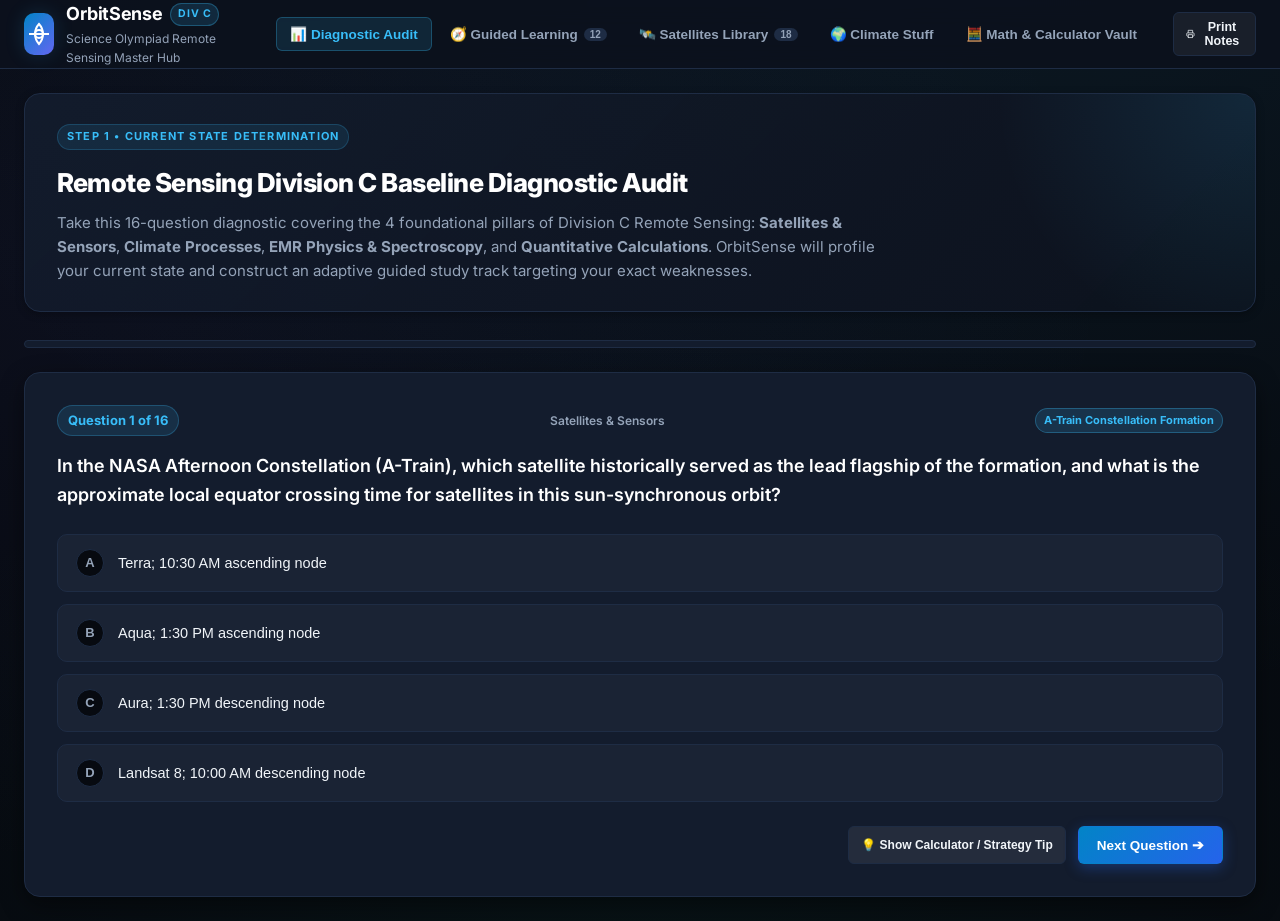
==== commit 89bc78e9: "Build OrbitSense Div C: Science Olympiad Remote Sensing Master Hub and Study Guide Co-authored-by: a" ====
--- a/index.html
+++ b/index.html
@@ -1,852 +1,673 @@
 <!DOCTYPE html>
 <html lang="en">
 <head>
-<meta charset="UTF-8">
-<meta name="viewport" content="width=device-width, initial-scale=1.0">
-<title>ConcreteML — Predicting Concrete Strength with Machine Learning</title>
-<style>
-:root{
-  --bg:#0b1017; --bg2:#0e1520; --panel:#111a26; --card:rgba(255,255,255,.032);
-  --line:rgba(255,255,255,.09); --line2:rgba(255,255,255,.14);
-  --txt:#e6edf5; --mut:#8ea1b8; --dim:#5c6d82;
-  --teal:#2dd4bf; --teal2:#14b8a6; --amber:#fbbf24; --red:#f87171; --blue:#60a5fa;
-  --grad:linear-gradient(93deg,#2dd4bf,#60a5fa);
-  --mono:'Cascadia Code','SF Mono','Courier New',ui-monospace,monospace;
-}
-*{margin:0;padding:0;box-sizing:border-box}
-html{scroll-behavior:smooth}
-body{font-family:'Segoe UI',system-ui,-apple-system,Helvetica,Arial,sans-serif;background:var(--bg);color:var(--txt);line-height:1.65;
-  background-image:radial-gradient(900px 500px at 85% -5%,rgba(45,212,191,.07),transparent),radial-gradient(700px 420px at 0% 30%,rgba(96,165,250,.05),transparent)}
-.wrap{max-width:1080px;margin:0 auto;padding:0 24px}
-section{padding:72px 0}
-h2{font-size:30px;font-weight:800;letter-spacing:-.4px;margin-bottom:8px}
-.kicker{font-size:11.5px;font-weight:800;letter-spacing:3px;text-transform:uppercase;background:var(--grad);
-  -webkit-background-clip:text;background-clip:text;color:transparent;margin-bottom:8px;display:inline-block}
-.sub{color:var(--mut);font-size:15.5px;max-width:780px;margin-bottom:30px}
-.sub b,.note b{color:var(--txt)}
-.card{background:var(--card);border:1px solid var(--line);border-radius:16px;padding:24px 26px;
-  transition:border-color .25s, transform .25s}
-.card:hover{border-color:var(--line2)}
-.tiles{display:grid;grid-template-columns:repeat(auto-fit,minmax(160px,1fr));gap:14px;margin:22px 0}
-.tile{background:var(--card);border:1px solid var(--line);border-radius:14px;text-align:center;padding:20px 10px;position:relative;overflow:hidden}
-.tile::before{content:"";position:absolute;top:0;left:0;right:0;height:3px;background:var(--grad)}
-.tile b{display:block;font-size:30px;font-weight:800;font-family:var(--mono);letter-spacing:-1px}
-.tile span{font-size:12px;color:var(--mut)}
-.note{border:1px solid rgba(251,191,36,.35);background:rgba(251,191,36,.06);border-radius:12px;padding:14px 18px;margin:12px 0;font-size:14px;color:#d9e2ec}
-.note.good{border-color:rgba(45,212,191,.35);background:rgba(45,212,191,.06)}
-.note.bad{border-color:rgba(248,113,113,.35);background:rgba(248,113,113,.06)}
-.badge{border-radius:20px;padding:2.5px 11px;font-size:10.5px;font-weight:700;letter-spacing:.6px;white-space:nowrap}
-.badge.lock{background:rgba(96,165,250,.16);color:var(--blue);border:1px solid rgba(96,165,250,.4)}
-.badge.opt{background:rgba(45,212,191,.14);color:var(--teal);border:1px solid rgba(45,212,191,.4)}
-canvas{width:100%;height:auto;display:block}
-table{border-collapse:collapse;width:100%;font-size:13.5px}
-th{color:var(--dim);font-size:11px;letter-spacing:1.5px;text-transform:uppercase;padding:10px 12px;text-align:left;border-bottom:1px solid var(--line2)}
-td{padding:10px 12px;border-bottom:1px solid var(--line);color:#c6d2e0}
-button.primary{background:var(--grad);color:#06202a;border:none;border-radius:10px;padding:13px 28px;font-size:14.5px;font-weight:800;
-  cursor:pointer;letter-spacing:.4px;transition:filter .2s,transform .15s}
-button.primary:hover{filter:brightness(1.12)}
-button.primary:active{transform:scale(.97)}
-button.danger{background:linear-gradient(93deg,#f87171,#fbbf24);color:#2a0808}
-input[type=range]{-webkit-appearance:none;width:100%;height:5px;border-radius:3px;background:rgba(255,255,255,.12);outline:none}
-input[type=range]::-webkit-slider-thumb{-webkit-appearance:none;width:17px;height:17px;border-radius:50%;background:var(--teal);
-  box-shadow:0 0 0 4px rgba(45,212,191,.18);cursor:pointer}
-input[type=number]{width:92px;padding:8px 10px;border:1px solid var(--line2);border-radius:8px;font-size:14px;
-  background:var(--bg2);color:var(--txt);font-family:var(--mono)}
-input[type=number]:disabled{opacity:.35}
-input[type=checkbox]{accent-color:var(--teal);width:15px;height:15px}
-nav{position:sticky;top:0;background:rgba(11,16,23,.82);backdrop-filter:blur(10px);border-bottom:1px solid var(--line);z-index:100}
-nav .wrap{display:flex;align-items:center;gap:20px;height:56px;overflow-x:auto}
-nav a{color:var(--mut);text-decoration:none;font-size:13px;font-weight:600;white-space:nowrap;transition:color .2s}
-nav a:hover{color:var(--teal)}
-nav .logo{font-weight:800;font-size:15px;color:var(--txt)}
-nav .logo em{font-style:normal;background:var(--grad);-webkit-background-clip:text;background-clip:text;color:transparent}
-header{padding:96px 0 80px;position:relative;overflow:hidden}
-header h1{font-size:46px;line-height:1.12;font-weight:850;letter-spacing:-1.2px;max-width:840px}
-header h1 em{font-style:normal;background:var(--grad);-webkit-background-clip:text;background-clip:text;color:transparent}
-header p{font-size:16.5px;color:var(--mut);max-width:720px;margin-top:18px}
-.charts{display:grid;grid-template-columns:repeat(auto-fit,minmax(310px,1fr));gap:16px}
-.chart-card h4{font-size:15px;margin-bottom:2px}
-.chart-card p{font-size:12.5px;color:var(--mut);margin-bottom:12px}
-.pipe{display:grid;grid-template-columns:repeat(auto-fit,minmax(180px,1fr));gap:13px}
-.pipe .card{padding:18px}
-.pipe b{font-size:12px;letter-spacing:1.5px;color:var(--teal)}
-.pipe p{font-size:12.5px;color:var(--mut);margin-top:7px}
-.pipe .n{font-family:var(--mono);font-size:26px;font-weight:800;color:rgba(255,255,255,.14);float:right;line-height:1}
-.slider-row{display:grid;grid-template-columns:120px 1fr 72px;gap:14px;align-items:center;padding:8px 0}
-.slider-row label{font-size:13px;font-weight:600;color:#c6d2e0}
-.slider-row output{font-family:var(--mono);font-size:13.5px;text-align:right;color:var(--teal);font-weight:700}
-.imp-row{display:grid;grid-template-columns:104px 1fr 52px;gap:10px;align-items:center;font-size:12.5px;color:#c6d2e0;padding:4.5px 0}
-.imp-track{background:rgba(255,255,255,.07);border-radius:7px;overflow:hidden}
-.imp-bar{height:13px;border-radius:7px;background:var(--grad);transition:width .4s}
-footer{border-top:1px solid var(--line);padding:38px 0;font-size:13px;text-align:center;color:var(--dim)}
-footer b{color:var(--mut)}
-.two{display:grid;grid-template-columns:1fr 1fr;gap:18px}
-.reveal{opacity:0;transform:translateY(22px);transition:opacity .7s,transform .7s}
-.reveal.in{opacity:1;transform:none}
-.divider{height:1px;background:linear-gradient(90deg,transparent,var(--line2),transparent)}
-@media(max-width:780px){.two{grid-template-columns:1fr}header h1{font-size:32px}}
-/* ============ CRUSH LAB ============ */
-.lab{background:#070b11;border:1px solid var(--line);border-radius:18px;padding:26px;position:relative;overflow:hidden}
-.lab::before{content:"";position:absolute;inset:0;background:radial-gradient(600px 300px at 30% 0%,rgba(251,191,36,.05),transparent);pointer-events:none}
-#pr-stage{position:relative;width:380px;height:400px;flex:none;border-radius:14px;overflow:hidden;
-  background:linear-gradient(#0d1420 0%,#0a0f18 60%,#070b11 100%)}
-.col{position:absolute;top:0;bottom:0;width:22px;background:linear-gradient(90deg,#1a2433,#2b3a4f 45%,#1a2433);box-shadow:inset 0 0 8px rgba(0,0,0,.6)}
-.bolt{position:absolute;width:7px;height:7px;border-radius:50%;background:radial-gradient(circle at 35% 35%,#5b6b80,#212b3a)}
-#pr-head{position:absolute;left:0;right:0;top:0;height:44px;background:linear-gradient(#2c3a4e,#1b2635);border-bottom:3px solid #0c1219}
-#pr-cyl{position:absolute;left:50%;transform:translateX(-50%);top:44px;width:58px;height:34px;border-radius:0 0 8px 8px;
-  background:linear-gradient(90deg,#22303f,#3d4f66 45%,#22303f);border:1px solid #0c1219}
-#pr-rod{position:absolute;left:50%;transform:translateX(-50%);top:78px;width:22px;height:52px;
-  background:linear-gradient(90deg,#4e5d70,#a8b6c6 45%,#4e5d70)}
-#pr-platen{position:absolute;left:72px;right:72px;top:130px;height:22px;border-radius:4px;
-  background:repeating-linear-gradient(45deg,#f2b93b 0 12px,#141b26 12px 24px);box-shadow:0 3px 10px rgba(0,0,0,.55)}
-#pr-block{position:absolute;left:150px;width:88px;bottom:88px;height:130px;border-radius:5px;transform-origin:bottom;
-  background:linear-gradient(135deg,#aeb7c1 0%,#8b95a1 45%,#707b89 80%,#5f6a78);
-  box-shadow:inset -6px -8px 18px rgba(0,0,0,.28), inset 4px 6px 14px rgba(255,255,255,.14)}
-#pr-block::after{content:"";position:absolute;inset:0;border-radius:5px;opacity:.5;
-  background-image:radial-gradient(3px 3px at 18% 22%,rgba(0,0,0,.25),transparent),radial-gradient(2px 2px at 64% 38%,rgba(0,0,0,.22),transparent),
-  radial-gradient(3px 3px at 40% 66%,rgba(0,0,0,.25),transparent),radial-gradient(2px 2px at 78% 80%,rgba(0,0,0,.2),transparent),
-  radial-gradient(2px 2px at 28% 88%,rgba(0,0,0,.22),transparent)}
-#pr-anvil{position:absolute;left:72px;right:72px;bottom:62px;height:26px;border-radius:4px;
-  background:repeating-linear-gradient(45deg,#f2b93b 0 12px,#141b26 12px 24px);box-shadow:0 -2px 8px rgba(0,0,0,.4)}
-#pr-base{position:absolute;left:0;right:0;bottom:0;height:62px;background:linear-gradient(#1b2635,#131c29);border-top:3px solid #0c1219}
-#pr-flash{position:absolute;inset:0;background:#fff;opacity:0;pointer-events:none}
-#pr-ring{position:absolute;left:194px;top:246px;width:10px;height:10px;border-radius:50%;border:3px solid rgba(251,191,36,.9);
-  opacity:0;pointer-events:none;transform:translate(-50%,-50%)}
-#pr-banner{position:absolute;inset:0;display:none;align-items:center;justify-content:center;flex-direction:column;
-  background:rgba(7,11,17,.62);backdrop-filter:blur(2px);text-align:center}
-#pr-banner .t1{font-size:30px;font-weight:900;color:var(--red);letter-spacing:3px;text-shadow:0 2px 20px rgba(248,113,113,.6)}
-#pr-banner .t2{font-size:15px;color:var(--amber);margin-top:6px;font-family:var(--mono)}
-.gauge-panel{flex:1;min-width:300px;display:flex;flex-direction:column;justify-content:center;gap:6px}
-.lcd{background:#050a08;border:1px solid #17342c;border-radius:12px;padding:14px 20px;box-shadow:inset 0 0 24px rgba(0,0,0,.7)}
-.lcd .v{font-family:var(--mono);font-size:58px;font-weight:800;color:#4ef2c3;line-height:1.05;text-shadow:0 0 14px rgba(78,242,195,.45)}
-.lcd .u{font-size:15px;color:#3d6a5c;font-weight:700;margin-left:8px}
-.lcd .s{font-size:11px;letter-spacing:2.5px;color:#3d6a5c;font-family:var(--mono);margin-top:4px;min-height:16px}
-#pr-loadbar{background:rgba(255,255,255,.08);border-radius:8px;height:13px;overflow:hidden;margin-top:10px}
-#pr-loadfill{height:100%;width:0%;background:linear-gradient(90deg,#14b8a6,#4ef2c3 40%,#fbbf24 72%,#f87171)}
-#pr-tons{font-size:12.5px;color:var(--mut);font-family:var(--mono);margin-top:7px}
-#pr-recipe{font-size:11.5px;color:var(--dim);font-family:var(--mono);line-height:1.9;margin-top:10px}
-#pr-result{display:none;margin-top:20px;background:rgba(255,255,255,.03);border:1px solid var(--line);border-radius:14px;padding:16px 20px}
-.shard{position:absolute;background:linear-gradient(135deg,#9aa4af,#69747f);box-shadow:inset 2px 2px 4px rgba(255,255,255,.18)}
-.dust{position:absolute;border-radius:50%;background:radial-gradient(circle,rgba(170,180,190,.55),transparent 70%);pointer-events:none}
-</style>
+  <meta charset="UTF-8">
+  <meta name="viewport" content="width=device-width, initial-scale=1.0">
+  <title>OrbitSense Div C — Science Olympiad Remote Sensing Master Hub</title>
+  <link rel="stylesheet" href="style.css">
+  <link rel="preconnect" href="https://fonts.googleapis.com">
+  <link rel="preconnect" href="https://fonts.gstatic.com" crossorigin>
+  <link href="https://fonts.googleapis.com/css2?family=Inter:wght@400;500;600;700;800&family=JetBrains+Mono:wght@400;500;600;700&display=swap" rel="stylesheet">
 </head>
 <body>
 
-<nav><div class="wrap">
-  <span class="logo">🧱 Concrete<em>ML</em></span>
-  <a href="#problem">Problem</a><a href="#data">Data</a><a href="#method">Method</a>
-  <a href="#results">Results</a><a href="#calc">Calculator</a><a href="#designer">Designer</a>
-  <a href="#crush">Crush Lab</a><a href="#tower">3D Tower</a><a href="#limits">Limits</a>
-</div></nav>
-
-<header><div class="wrap">
-  <div class="kicker">Engineering Data Project · YOUR NAME HERE</div>
-  <h1>Can a computer predict how strong concrete will be — <em>before anyone pours it?</em></h1>
-  <p>Physical strength testing takes up to 28 days per sample. This project trains a machine-learning model
-     on 1,030 real laboratory crush tests so engineers can screen recipes in seconds. Every chart, prediction
-     and simulation on this page is computed <b style="color:var(--txt)">live in your browser</b> by the trained model.</p>
-  <div class="tiles">
-    <div class="tile"><b data-count="1030">0</b><span>real lab samples</span></div>
-    <div class="tile"><b id="hero-r2">—</b><span>model score (R²) on unseen data</span></div>
-    <div class="tile"><b id="hero-mae">—</b><span>average prediction miss</span></div>
-    <div class="tile"><b data-count="28">0</b><span>days saved per rejected recipe</span></div>
-  </div>
-</div></header>
-<div class="divider"></div>
-
-<section id="problem"><div class="wrap reveal">
-  <div class="kicker">01 · The Problem</div>
-  <h2>Strength testing is slow and expensive</h2>
-  <p class="sub">Concrete is the most-used material on Earth after water — but the only way to know a mix's strength
-     is to pour a sample, cure it up to <b>28 days</b>, and crush it in a hydraulic press. Iterating recipes this way
-     costs weeks per attempt.</p>
-  <div class="two">
-    <div class="card"><h4 style="color:var(--teal);font-size:14px;letter-spacing:1px">THE RESEARCH QUESTION</h4>
-      <p style="font-size:15px;margin-top:10px;color:#c6d2e0"><i>"Can a simple machine-learning model predict the compressive
-      strength of concrete from its mix ingredients and curing age — accurately enough to screen candidate mixes
-      before physical testing?"</i></p></div>
-    <div class="card"><h4 style="color:var(--teal);font-size:14px;letter-spacing:1px">WHY IT MATTERS</h4>
-      <p style="font-size:15px;margin-top:10px;color:#c6d2e0">Cement production causes ~8% of global CO₂ emissions.
-      A model that finds strong recipes with <b style="color:var(--txt)">less cement</b> saves money and carbon —
-      and the same workflow generalizes to alloys, asphalt and 3D-printing materials.</p></div>
-  </div>
-</div></section>
-
-<section id="data" style="background:var(--bg2)"><div class="wrap reveal">
-  <div class="kicker">02 · The Data</div>
-  <h2>1,030 real laboratory crush tests</h2>
-  <p class="sub">Collected by <b>Prof. I-Cheng Yeh</b> (Chung-Hua University, Taiwan) for his 1998 paper
-     <i>"Modeling of strength of high-performance concrete using artificial neural networks"</i> — one of the first
-     ML-on-concrete studies ever. Hosted by the UCI Machine Learning Repository · CC BY 4.0 · zero missing values.</p>
-  <div class="card" style="padding:6px 18px;overflow-x:auto"><table id="cols-table">
-    <tr><th>Column</th><th>What it is</th><th>Unit</th><th>Range</th><th>Avg</th></tr>
-  </table></div>
-  <div class="charts" style="margin-top:20px">
-    <div class="card chart-card"><h4>Watery mixes are weaker</h4>
-      <p>Each dot = one sample. Strength falls as water/cement rises — Abrams' law (1918), rediscovered from raw data.</p>
-      <canvas id="ch-scatter" width="640" height="430"></canvas></div>
-    <div class="card chart-card"><h4>What strengths are common</h4>
-      <p>Most samples land between 20–50 MPa — everyday structural concrete.</p>
-      <canvas id="ch-hist" width="640" height="430"></canvas></div>
-    <div class="card chart-card"><h4>Older concrete is stronger</h4>
-      <p>Average strength by curing age; the 28-day standard test age is marked.</p>
-      <canvas id="ch-age" width="640" height="430"></canvas></div>
-  </div>
-</div></section>
-
-<section id="method"><div class="wrap reveal">
-  <div class="kicker">03 · The Method</div>
-  <h2>A five-stage research pipeline</h2>
-  <p class="sub">The model is a <b>Random Forest</b> — 60 decision trees embedded in this very page. Each tree learns
-     rules like "IF water is high AND cement is low THEN weak"; the forest averages all opinions so individual
-     mistakes cancel out.</p>
-  <div class="pipe">
-    <div class="card"><span class="n">1</span><b>COLLECT</b><p>Load 1,030 samples from the UCI research archive — real recipes, real crush results.</p></div>
-    <div class="card"><span class="n">2</span><b>EXPLORE</b><p>Statistics and charts reveal the patterns an engineer would expect — confirming the data is sound.</p></div>
-    <div class="card"><span class="n">3</span><b>LEARN</b><p>The forest studies 824 samples (80%): recipe in, measured strength out.</p></div>
-    <div class="card"><span class="n">4</span><b>VERIFY</b><p>206 samples (20%) stay hidden during training — the model's final exam.</p></div>
-    <div class="card"><span class="n">5</span><b>APPLY</b><p>The verified model powers the Calculator, Mix Designer and Crush Lab below.</p></div>
-  </div>
-</div></section>
-
-<section id="results" style="background:var(--bg2)"><div class="wrap reveal">
-  <div class="kicker">04 · The Results</div>
-  <h2>Graded on 206 recipes it never saw</h2>
-  <p class="sub">These tiles are <b>not typed in</b> — your browser just re-ran the embedded model on the hidden test
-     set and computed the scores live. Refresh the page: same numbers, because the evaluation is reproducible.</p>
-  <div class="tiles">
-    <div class="tile"><b id="res-r2">—</b><span>R² — share of strength variation explained</span></div>
-    <div class="tile"><b id="res-mae">—</b><span>mean absolute error (data spans 2–82 MPa)</span></div>
-    <div class="tile"><b>824 / 206</b><span>training / hidden test samples</span></div>
-  </div>
-  <div class="charts">
-    <div class="card chart-card"><h4>Predictions vs reality</h4>
-      <p>Each dot = one hidden test sample. Dots on the dashed line = perfect prediction.</p>
-      <canvas id="ch-pva" width="640" height="480"></canvas></div>
-    <div class="card chart-card"><h4>What drives strength, according to the model</h4>
-      <p>The model independently ranked age, cement and water on top — exactly what a century of civil engineering
-         theory predicts. Evidence it learned physics, not noise.</p>
-      <div id="importance" style="margin-top:16px"></div></div>
-  </div>
-</div></section>
-
-<section id="calc"><div class="wrap reveal">
-  <div class="kicker">05 · Try It</div>
-  <h2>Strength calculator</h2>
-  <p class="sub">Design a recipe with the sliders — the model predicts its strength instantly. Slider ranges match the
-     training data, because a model should only be trusted inside the world it has seen.</p>
-  <div class="two">
-    <div class="card" id="calc-sliders"></div>
-    <div>
-      <div class="card" style="text-align:center;padding:28px">
-        <div class="kicker" style="margin-bottom:0">predicted strength</div>
-        <div style="font-family:var(--mono);font-size:66px;font-weight:800;line-height:1.15;background:var(--grad);-webkit-background-clip:text;background-clip:text;color:transparent" id="calc-mpa">—</div>
-        <div style="color:var(--mut);font-size:12.5px;font-family:var(--mono)" id="calc-sub">MPa</div>
-        <div style="background:rgba(255,255,255,.08);border-radius:8px;height:11px;margin:18px 0 6px;overflow:hidden">
-          <div id="calc-pctbar" style="height:100%;width:0%;background:var(--grad);transition:width .3s"></div></div>
-        <div style="font-size:12.5px;color:var(--mut)" id="calc-pct">—</div>
-      </div>
-      <div class="note good" id="calc-use" style="margin-top:14px">—</div>
-      <div class="card" style="margin-top:14px"><h4 style="font-size:13px;letter-spacing:1px;color:var(--teal);margin-bottom:10px">MIX PROPORTIONS</h4>
-        <div id="calc-mix"></div></div>
-      <a href="#crush"><button class="primary danger" style="width:100%;margin-top:14px">💥 Send this recipe to the Crush Lab</button></a>
+  <!-- ================= TOP NAVIGATION BAR ================= -->
+  <header class="top-navbar">
+    <div class="nav-container">
+      <div class="brand" onclick="switchTab('diagnostic')">
+        <div class="brand-icon-wrap">
+          <svg viewBox="0 0 24 24">
+            <circle cx="12" cy="12" r="4"></circle>
+            <path d="M12 2a15.3 15.3 0 0 1 4 10 15.3 15.3 0 0 1-4 10 15.3 15.3 0 0 1-4-10 15.3 15.3 0 0 1 4-10z"></path>
+            <path d="M2 12h20"></path>
+          </svg>
+        </div>
+        <div class="brand-text">
+          <h1>OrbitSense <span class="brand-badge">Div C</span></h1>
+          <p>Science Olympiad Remote Sensing Master Hub</p>
+        </div>
+      </div>
+
+      <!-- Main Navigation Tabs -->
+      <nav class="nav-tabs" id="main-nav-tabs">
+        <button class="nav-tab-btn active" data-tab="diagnostic" onclick="switchTab('diagnostic')">
+          📊 Diagnostic Audit
+        </button>
+        <button class="nav-tab-btn" data-tab="guided" onclick="switchTab('guided')">
+          🧭 Guided Learning
+          <span class="badge-count" id="guided-badge-count">12</span>
+        </button>
+        <button class="nav-tab-btn" data-tab="satellites" onclick="switchTab('satellites')">
+          🛰️ Satellites Library
+          <span class="badge-count">18</span>
+        </button>
+        <button class="nav-tab-btn" data-tab="climate" onclick="switchTab('climate')">
+          🌍 Climate Stuff
+        </button>
+        <button class="nav-tab-btn" data-tab="math-calc" onclick="switchTab('math-calc')">
+          🧮 Math & Calculator Vault
+        </button>
+        <button class="nav-tab-btn" data-tab="exam" onclick="switchTab('exam')">
+          📝 Practice Exam
+        </button>
+        <button class="nav-tab-btn" data-tab="cheat-sheet" onclick="switchTab('cheat-sheet')">
+          🖨️ Binder Cheat Sheet
+        </button>
+      </nav>
+
+      <div class="nav-actions">
+        <button class="btn-print-nav" onclick="printCheatSheet()">
+          <svg width="14" height="14" viewBox="0 0 24 24" fill="none" stroke="currentColor" stroke-width="2">
+            <polyline points="6 9 6 2 18 2 18 9"></polyline>
+            <path d="M6 18H4a2 2 0 0 1-2-2v-5a2 2 0 0 1 2-2h16a2 2 0 0 1 2 2v5a2 2 0 0 1-2 2h-2"></path>
+            <rect x="6" y="14" width="12" height="8"></rect>
+          </svg>
+          Print Notes
+        </button>
+      </div>
+    </div>
+  </header>
+
+  <!-- ================= MAIN CONTENT CONTAINER ================= -->
+  <main class="main-wrapper">
+
+    <!-- ================= SECTION 1: DIAGNOSTIC AUDIT ================= -->
+    <section class="app-section active" id="section-diagnostic">
+      <div class="section-hero">
+        <span class="hero-tag">Step 1 • Current State Determination</span>
+        <h2 class="hero-title">Remote Sensing Division C Baseline Diagnostic Audit</h2>
+        <p class="hero-desc">
+          Take this 16-question diagnostic covering the 4 foundational pillars of Division C Remote Sensing: 
+          <strong>Satellites & Sensors</strong>, <strong>Climate Processes</strong>, <strong>EMR Physics & Spectroscopy</strong>, and <strong>Quantitative Calculations</strong>. 
+          OrbitSense will profile your current state and construct an adaptive guided study track targeting your exact weaknesses.
+        </p>
+      </div>
+
+      <!-- Diagnostic In-Progress Card -->
+      <div class="diagnostic-container" id="diagnostic-quiz-container">
+        <div class="diagnostic-progress-bar">
+          <div class="diagnostic-progress-fill" id="diag-progress-fill"></div>
+        </div>
+
+        <div class="diagnostic-question-card">
+          <div class="question-meta">
+            <span class="q-number-pill" id="diag-q-number">Question 1 of 16</span>
+            <span class="q-category-pill" id="diag-q-category">Satellites & Sensors</span>
+            <span class="badge badge-cyan" id="diag-q-topic">A-Train Constellation</span>
+          </div>
+
+          <h3 class="q-prompt" id="diag-q-prompt">Loading question...</h3>
+
+          <div class="options-list" id="diag-options-list">
+            <!-- Dynamically populated options -->
+          </div>
+
+          <!-- Feedback Box -->
+          <div class="feedback-box" id="diag-feedback-box">
+            <div class="feedback-title" id="diag-feedback-title">Correct!</div>
+            <p class="feedback-text" id="diag-feedback-text">Detailed explanation here.</p>
+            <div class="feedback-tip" id="diag-feedback-tip">Competition Tip: ...</div>
+          </div>
+
+          <div style="margin-top: 24px; display: flex; justify-content: flex-end; gap: 12px;">
+            <button class="btn btn-secondary btn-sm" id="diag-btn-hint" onclick="toggleDiagHint()">💡 Show Calculator / Strategy Tip</button>
+            <button class="btn btn-primary" id="diag-btn-next" onclick="nextDiagQuestion()" disabled>Next Question →</button>
+          </div>
+        </div>
+      </div>
+
+      <!-- Diagnostic Results Screen (Hidden initially) -->
+      <div class="results-card" id="diagnostic-results-container" style="display: none;">
+        <div class="state-badge-container">
+          <div class="state-badge-icon" id="diag-result-icon">🎯</div>
+          <div>
+            <div class="state-title" id="diag-result-tier">State Contender (Tier 2)</div>
+            <div class="state-score-big" id="diag-result-score">Overall Score: 13 / 16 (81%)</div>
+            <p class="state-desc" id="diag-result-desc">
+              Strong grasp of satellite orbits and atmospheric physics. Focus recommended on 1-Layer Energy Balance models and radar altimetry.
+            </p>
+          </div>
+        </div>
+
+        <h3 style="font-size: 16px; font-weight: 700; margin-bottom: 14px; color: #fff;">📊 Category Mastery Breakdown</h3>
+        <div class="mastery-bars-grid">
+          <div class="mastery-bar-item">
+            <div class="mastery-label-wrap">
+              <span>🛰️ Satellites & Sensors</span>
+              <span id="mastery-sat-pct">75%</span>
+            </div>
+            <div class="mastery-progress-track">
+              <div class="mastery-progress-bar" id="mastery-sat-bar" style="background: var(--cyan); width: 75%;"></div>
+            </div>
+          </div>
+
+          <div class="mastery-bar-item">
+            <div class="mastery-label-wrap">
+              <span>🌍 Climate Processes</span>
+              <span id="mastery-clim-pct">100%</span>
+            </div>
+            <div class="mastery-progress-track">
+              <div class="mastery-progress-bar" id="mastery-clim-bar" style="background: var(--emerald); width: 100%;"></div>
+            </div>
+          </div>
+
+          <div class="mastery-bar-item">
+            <div class="mastery-label-wrap">
+              <span>⚛️ EMR Physics & Spectroscopy</span>
+              <span id="mastery-phys-pct">75%</span>
+            </div>
+            <div class="mastery-progress-track">
+              <div class="mastery-progress-bar" id="mastery-phys-bar" style="background: var(--purple); width: 75%;"></div>
+            </div>
+          </div>
+
+          <div class="mastery-bar-item">
+            <div class="mastery-label-wrap">
+              <span>🧮 Math & Quantitative Calculations</span>
+              <span id="mastery-math-pct">50%</span>
+            </div>
+            <div class="mastery-progress-track">
+              <div class="mastery-progress-bar" id="mastery-math-bar" style="background: var(--amber); width: 50%;"></div>
+            </div>
+          </div>
+        </div>
+
+        <div class="blindspots-card">
+          <div class="blindspots-title">
+            <span>⚠️ Identified Knowledge Gaps to Master</span>
+          </div>
+          <ul class="blindspots-list" id="diag-blindspots-list">
+            <!-- Dynamically populated blindspots -->
+          </ul>
+        </div>
+
+        <div style="display: flex; gap: 14px; flex-wrap: wrap;">
+          <button class="btn btn-primary" onclick="launchTargetedGuidedMode()">
+            🚀 Start Adaptive Guided Study for My Weak Areas
+          </button>
+          <button class="btn btn-secondary" onclick="restartDiagnostic()">
+            🔄 Retake Diagnostic Audit
+          </button>
+          <button class="btn btn-secondary" onclick="switchTab('satellites')">
+            🛰️ Explore Satellites Library
+          </button>
+        </div>
+      </div>
+    </section>
+
+    <!-- ================= SECTION 2: ADAPTIVE GUIDED LEARNING ================= -->
+    <section class="app-section" id="section-guided">
+      <div class="section-hero">
+        <span class="hero-tag">Step 2 • Adaptive Mastery</span>
+        <h2 class="hero-title">Adaptive Guided Learning Mode</h2>
+        <p class="hero-desc">
+          Bite-sized micro-lessons engineered for Science Olympiad Division C. Each module provides 
+          <strong>Core Takeaways</strong>, <strong>Interactive Simulation Sandboxes</strong>, 
+          <strong>Competition Trap Alerts</strong>, <strong>Step-by-Step Calculator Examples</strong>, and 
+          <strong>Check-for-Understanding Micro-Quizzes</strong>.
+        </p>
+      </div>
+
+      <!-- Filter Controls -->
+      <div class="guided-filter-tabs">
+        <button class="filter-chip active" data-filter="all" onclick="filterGuidedModules('all', this)">All Modules (12)</button>
+        <button class="filter-chip" data-filter="weakness" id="guided-weakness-btn" onclick="filterGuidedModules('weakness', this)">🎯 My Diagnostic Weaknesses</button>
+        <button class="filter-chip" data-filter="Satellites & Sensors" onclick="filterGuidedModules('Satellites & Sensors', this)">🛰️ Satellites & Sensors</button>
+        <button class="filter-chip" data-filter="Climate Processes" onclick="filterGuidedModules('Climate Processes', this)">🌍 Climate Processes</button>
+        <button class="filter-chip" data-filter="Math & Calculations" onclick="filterGuidedModules('Math & Calculations', this)">🧮 Math & Formulas</button>
+      </div>
+
+      <!-- Modules Container -->
+      <div id="guided-modules-container">
+        <!-- Rendered dynamically by app.js -->
+      </div>
+    </section>
+
+    <!-- ================= SECTION 3: SATELLITES LIBRARY ================= -->
+    <section class="app-section" id="section-satellites">
+      <div class="section-hero">
+        <span class="hero-tag">Comprehensive Fleet Encyclopedia</span>
+        <h2 class="hero-title">All The Satellites & Sensor Systems</h2>
+        <p class="hero-desc">
+          Division C requires comprehensive knowledge of Earth Observation System (EOS) flagships, the Afternoon Constellation (A-Train), 
+          geostationary environmental satellites, ocean altimeters, and polar gravimeters. Explore full sensor suites, orbits, and competition applications.
+        </p>
+      </div>
+
+      <!-- Filters & Search Bar -->
+      <div class="sat-filter-bar">
+        <div class="search-input-wrap">
+          <svg class="search-icon" width="16" height="16" viewBox="0 0 24 24" fill="none" stroke="currentColor" stroke-width="2">
+            <circle cx="11" cy="11" r="8"></circle>
+            <line x1="21" y1="21" x2="16.65" y2="16.65"></line>
+          </svg>
+          <input type="text" class="search-input" id="sat-search-input" placeholder="Search satellites, sensors (e.g. MODIS, CALIOP, CPR), or observables..." oninput="filterSatellites()">
+        </div>
+
+        <select class="select-filter" id="sat-constellation-filter" onchange="filterSatellites()">
+          <option value="all">All Constellations</option>
+          <option value="A-Train">A-Train / C-Train</option>
+          <option value="EOS">Flagship EOS (Terra/Aqua/Aura)</option>
+          <option value="Landsat">Landsat Series</option>
+          <option value="GOES">GOES Geostationary</option>
+          <option value="Copernicus">Copernicus Sentinels</option>
+          <option value="Altimetry">Ocean Altimetry & Geodesy</option>
+        </select>
+
+        <select class="select-filter" id="sat-sensor-type-filter" onchange="filterSatellites()">
+          <option value="all">All Sensor Types</option>
+          <option value="active">Active (Radar / Lidar)</option>
+          <option value="passive">Passive (Optical / IR / Spectrometer)</option>
+        </select>
+      </div>
+
+      <!-- Satellite Cards Grid -->
+      <div class="sat-grid" id="satellites-grid">
+        <!-- Dynamically rendered by app.js -->
+      </div>
+    </section>
+
+    <!-- ================= SECTION 4: CLIMATE STUFF ================= -->
+    <section class="app-section" id="section-climate">
+      <div class="section-hero">
+        <span class="hero-tag">Earth Systems & Climate Science</span>
+        <h2 class="hero-title">All The Climate Stuff & Remote Sensing Dynamics</h2>
+        <p class="hero-desc">
+          Master the physical mechanisms driving climate change: the planetary radiation balance, atmospheric spectroscopy, 
+          ENSO ocean-atmosphere coupling, positive ice-albedo feedbacks, thermal sea level rise, and stratospheric ozone depletion.
+        </p>
+      </div>
+
+      <!-- Climate Topics Grid -->
+      <div id="climate-topics-container">
+        <!-- Dynamically rendered by app.js -->
+      </div>
+    </section>
+
+    <!-- ================= SECTION 5: MATH & CALCULATOR VAULT ================= -->
+    <section class="app-section" id="section-math-calc">
+      <div class="section-hero">
+        <span class="hero-tag">Calculator Companion & Quantitative Toolkit</span>
+        <h2 class="hero-title">Math, Formulas & TI-84 Competition Codes</h2>
+        <p class="hero-desc">
+          Everything you need for the quantitative section: master formulas, stored TI-84 constant assignments, 
+          one-line calculator shortcuts, pre-written TI-Basic programs, live interactive solvers, and an endless formula drill trainer!
+        </p>
+      </div>
+
+      <!-- Subtab Selector -->
+      <div class="calc-nav-tabs">
+        <button class="calc-subtab-btn active" onclick="switchCalcSubtab('formulas', this)">📐 Master Formula Sheet</button>
+        <button class="calc-subtab-btn" onclick="switchCalcSubtab('solvers', this)">⚡ Interactive Live Solvers</button>
+        <button class="calc-subtab-btn" onclick="switchCalcSubtab('ti84', this)">📟 TI-84 Shortcuts & Programs</button>
+        <button class="calc-subtab-btn" onclick="switchCalcSubtab('drill', this)">🏋️ Formula Speed Drill Trainer</button>
+      </div>
+
+      <!-- SUBTAB 1: Master Formula Sheet -->
+      <div class="calc-subtab-content" id="calc-subtab-formulas">
+        <div id="formulas-list-container">
+          <!-- Dynamically populated from FORMULAS_DATA -->
+        </div>
+      </div>
+
+      <!-- SUBTAB 2: Interactive Solvers -->
+      <div class="calc-subtab-content" id="calc-subtab-solvers" style="display: none;">
+        <div class="solver-container">
+
+          <!-- Solver 1: Planetary Equilibrium & 1-Layer Atmosphere -->
+          <div class="solver-card">
+            <h3 class="card-title">☀️ Planetary Temperature & Greenhouse Model</h3>
+            <p class="card-subtitle">Computes bare planet T_e and greenhouse surface temperature T_s</p>
+            <div style="margin-top: 14px;">
+              <div class="solver-form-group">
+                <label class="solver-label">Solar Constant S₀ (W/m²):</label>
+                <input type="number" class="solver-input" id="solv-s0" value="1361" oninput="solveEnergyBalance()">
+              </div>
+              <div class="solver-form-group">
+                <label class="solver-label">Planetary Albedo α (0.0 to 1.0):</label>
+                <input type="number" class="solver-input" id="solv-albedo" value="0.30" step="0.01" min="0" max="1" oninput="solveEnergyBalance()">
+              </div>
+              <div class="solver-form-group">
+                <label class="solver-label">Atmosphere Infrared Absorptivity ε_a (0.0 to 1.0):</label>
+                <input type="number" class="solver-input" id="solv-emissivity" value="0.77" step="0.01" min="0" max="1" oninput="solveEnergyBalance()">
+              </div>
+              <div class="solver-result-box">
+                <div class="solver-result-val" id="solv-ebm-result">T_e: 254.9 K (-18.3°C) | T_s: 288.1 K (15.0°C)</div>
+                <div class="solver-steps" id="solv-ebm-steps">
+                  Absorbed Solar = (1 - 0.30) × 1361 / 4 = 238.18 W/m²<br>
+                  Bare Planet: T_e = (238.18 / σ)^(1/4) = 254.9 K<br>
+                  With Greenhouse ε_a = 0.77: T_s = [1 / (1 - 0.77/2)]^(1/4) × 254.9 K = 288.1 K
+                </div>
+              </div>
+            </div>
+          </div>
+
+          <!-- Solver 2: Wien's Law & Stefan-Boltzmann -->
+          <div class="solver-card">
+            <h3 class="card-title">🔥 Wien's Law & Stefan-Boltzmann Flux</h3>
+            <p class="card-subtitle">Convert temperature to peak wavelength and emitted radiant flux</p>
+            <div style="margin-top: 14px;">
+              <div class="solver-form-group">
+                <label class="solver-label">Temperature T (Kelvin):</label>
+                <input type="number" class="solver-input" id="solv-temp" value="288" oninput="solveBlackbody()">
+              </div>
+              <div class="solver-result-box">
+                <div class="solver-result-val" id="solv-bb-result">λ_max: 10.06 µm | Flux: 390.1 W/m²</div>
+                <div class="solver-steps" id="solv-bb-steps">
+                  Wien's Law: λ_max = 2898 / 288 = 10.06 µm (Thermal IR)<br>
+                  Stefan-Boltzmann: E = 5.6704×10⁻⁸ × 288⁴ = 390.1 W/m²
+                </div>
+              </div>
+            </div>
+          </div>
+
+          <!-- Solver 3: Satellite Kepler Orbit Mechanics -->
+          <div class="solver-card">
+            <h3 class="card-title">🛸 Satellite Orbit Period & Velocity (Kepler)</h3>
+            <p class="card-subtitle">Compute orbital period, velocity, and daily revolutions from altitude</p>
+            <div style="margin-top: 14px;">
+              <div class="solver-form-group">
+                <label class="solver-label">Orbital Altitude h (km above surface):</label>
+                <input type="number" class="solver-input" id="solv-alt" value="705" oninput="solveKepler()">
+              </div>
+              <div class="solver-result-box">
+                <div class="solver-result-val" id="solv-kepler-result">Period: 98.7 min | Speed: 7.50 km/s</div>
+                <div class="solver-steps" id="solv-kepler-steps">
+                  Semi-major axis a = 6371 + 705 = 7076 km<br>
+                  Period T = 2π√(a³ / GM) = 5923.6 s = 98.73 minutes<br>
+                  Orbits per 24h Day = 1440 / 98.73 = 14.58 revolutions/day
+                </div>
+              </div>
+            </div>
+          </div>
+
+          <!-- Solver 4: Vegetation & Environmental Indices -->
+          <div class="solver-card">
+            <h3 class="card-title">🌿 Spectral Indices (NDVI, NDWI, NDSI, NBR)</h3>
+            <p class="card-subtitle">Calculates indices from band reflectances</p>
+            <div style="margin-top: 14px;">
+              <div class="grid-2">
+                <div class="solver-form-group">
+                  <label class="solver-label">Red Reflectance:</label>
+                  <input type="number" class="solver-input" id="solv-red" value="0.08" step="0.01" min="0" max="1" oninput="solveIndices()">
+                </div>
+                <div class="solver-form-group">
+                  <label class="solver-label">NIR Reflectance:</label>
+                  <input type="number" class="solver-input" id="solv-nir" value="0.58" step="0.01" min="0" max="1" oninput="solveIndices()">
+                </div>
+              </div>
+              <div class="grid-2">
+                <div class="solver-form-group">
+                  <label class="solver-label">Green Reflectance:</label>
+                  <input type="number" class="solver-input" id="solv-grn" value="0.10" step="0.01" min="0" max="1" oninput="solveIndices()">
+                </div>
+                <div class="solver-form-group">
+                  <label class="solver-label">SWIR Reflectance:</label>
+                  <input type="number" class="solver-input" id="solv-swir" value="0.12" step="0.01" min="0" max="1" oninput="solveIndices()">
+                </div>
+              </div>
+              <div class="solver-result-box">
+                <div class="solver-result-val" id="solv-indices-result">NDVI: +0.76 (Dense Healthy Canopy)</div>
+                <div class="solver-steps" id="solv-indices-steps">
+                  NDVI = (0.58 - 0.08) / (0.58 + 0.08) = +0.758<br>
+                  NDWI (Green-NIR) = (0.10 - 0.58) / (0.10 + 0.58) = -0.706<br>
+                  NDSI (Green-SWIR) = (0.10 - 0.12) / (0.10 + 0.12) = -0.091
+                </div>
+              </div>
+            </div>
+          </div>
+
+          <!-- Solver 5: Radar Altimeter & Sea Surface Height -->
+          <div class="solver-card">
+            <h3 class="card-title">📡 Radar Altimetry & Sea Surface Height</h3>
+            <p class="card-subtitle">Calculate range and SSH anomaly from two-way pulse travel time</p>
+            <div style="margin-top: 14px;">
+              <div class="solver-form-group">
+                <label class="solver-label">Satellite Altitude (m):</label>
+                <input type="number" class="solver-input" id="solv-rad-alt" value="1336000" oninput="solveRadarAltimetry()">
+              </div>
+              <div class="solver-form-group">
+                <label class="solver-label">Two-Way Pulse Travel Time Δt (seconds):</label>
+                <input type="number" class="solver-input" id="solv-rad-dt" value="0.00891220" step="0.00000001" oninput="solveRadarAltimetry()">
+              </div>
+              <div class="solver-form-group">
+                <label class="solver-label">Reference Geoid Height (m):</label>
+                <input type="number" class="solver-input" id="solv-rad-geoid" value="42.15" step="0.01" oninput="solveRadarAltimetry()">
+              </div>
+              <div class="solver-result-box">
+                <div class="solver-result-val" id="solv-rad-result">Range: 1,335,957.50 m | SSH: +0.35 m</div>
+                <div class="solver-steps" id="solv-rad-steps">
+                  Range d = (c × Δt) / 2 = 1,335,957.50 m<br>
+                  SSH = Altitude - Range - Geoid = +0.35 m (+35 cm)
+                </div>
+              </div>
+            </div>
+          </div>
+
+          <!-- Solver 6: Beer-Lambert Law & Attenuation -->
+          <div class="solver-card">
+            <h3 class="card-title">🌫️ Beer-Lambert Atmospheric Attenuation</h3>
+            <p class="card-subtitle">Calculates transmitted light intensity through an absorbing atmosphere</p>
+            <div style="margin-top: 14px;">
+              <div class="solver-form-group">
+                <label class="solver-label">Initial Incident Intensity I₀ (W/m²):</label>
+                <input type="number" class="solver-input" id="solv-beer-i0" value="1000" oninput="solveBeerLambert()">
+              </div>
+              <div class="solver-form-group">
+                <label class="solver-label">Aerosol Optical Depth (AOD) τ:</label>
+                <input type="number" class="solver-input" id="solv-beer-tau" value="0.35" step="0.01" min="0" oninput="solveBeerLambert()">
+              </div>
+              <div class="solver-result-box">
+                <div class="solver-result-val" id="solv-beer-result">Transmitted I: 704.7 W/m² (70.5%)</div>
+                <div class="solver-steps" id="solv-beer-steps">
+                  I = I₀ × e^(-τ) = 1000 × e^(-0.35) = 704.7 W/m²<br>
+                  Attenuation: 295.3 W/m² (29.5% absorbed or scattered)
+                </div>
+              </div>
+            </div>
+          </div>
+
+        </div>
+      </div>
+
+      <!-- SUBTAB 3: TI-84 Shortcuts & Programs -->
+      <div class="calc-subtab-content" id="calc-subtab-ti84" style="display: none;">
+        <div class="card" style="margin-bottom: 24px;">
+          <h3 class="card-title">💾 How to Store Constants in Your TI-84 Before the Test</h3>
+          <p class="card-subtitle">Never re-type standard scientific notation during a 50-minute exam!</p>
+          <div style="margin-top: 16px; display: grid; grid-template-columns: repeat(auto-fit, minmax(280px, 1fr)); gap: 14px;">
+            <div class="ti84-box">
+              <div class="ti84-header">Stefan-Boltzmann Constant σ</div>
+              <div class="ti84-code">5.6704E-8 -> S</div>
+              <p style="font-size: 12px; color: var(--text-muted); margin-top: 6px;">[5.6704] [2nd] [,] [-8] [STO>] [ALPHA] [S]</p>
+            </div>
+
+            <div class="ti84-box">
+              <div class="ti84-header">Solar Constant S₀</div>
+              <div class="ti84-code">1361 -> F</div>
+              <p style="font-size: 12px; color: var(--text-muted); margin-top: 6px;">[1361] [STO>] [ALPHA] [F]</p>
+            </div>
+
+            <div class="ti84-box">
+              <div class="ti84-header">Wien's Constant b (µm·K)</div>
+              <div class="ti84-code">2898 -> B</div>
+              <p style="font-size: 12px; color: var(--text-muted); margin-top: 6px;">[2898] [STO>] [ALPHA] [B]</p>
+            </div>
+
+            <div class="ti84-box">
+              <div class="ti84-header">Speed of Light c (m/s)</div>
+              <div class="ti84-code">2.9979E8 -> C</div>
+              <p style="font-size: 12px; color: var(--text-muted); margin-top: 6px;">[2.9979] [2nd] [,] [8] [STO>] [ALPHA] [C]</p>
+            </div>
+
+            <div class="ti84-box">
+              <div class="ti84-header">Earth Radius R_E (m)</div>
+              <div class="ti84-code">6.371E6 -> R</div>
+              <p style="font-size: 12px; color: var(--text-muted); margin-top: 6px;">[6.371] [2nd] [,] [6] [STO>] [ALPHA] [R]</p>
+            </div>
+
+            <div class="ti84-box">
+              <div class="ti84-header">Geocentric Grav Constant GM</div>
+              <div class="ti84-code">3.986E14 -> M</div>
+              <p style="font-size: 12px; color: var(--text-muted); margin-top: 6px;">[3.986] [2nd] [,] [14] [STO>] [ALPHA] [M]</p>
+            </div>
+          </div>
+        </div>
+
+        <div class="card" style="margin-bottom: 24px;">
+          <h3 class="card-title">⚡ 10-Second Single-Line TI-84 Keystroke Shortcuts</h3>
+          <div style="margin-top: 14px; display: flex; flex-direction: column; gap: 14px;">
+            <div class="ti84-box">
+              <div class="ti84-header">Calculate Planetary Equilibrium Temperature T_e in 1 Line:</div>
+              <div class="ti84-code">((1 - A)*F / (4*S)) ^ (1/4)</div>
+            </div>
+            <div class="ti84-box">
+              <div class="ti84-header">Calculate 1-Layer Atmospheric Surface Temperature T_s:</div>
+              <div class="ti84-code">((1 - A)*F / (4*S*(1 - E/2))) ^ 0.25</div>
+            </div>
+            <div class="ti84-box">
+              <div class="ti84-header">Calculate Peak Wavelength λ_max in micrometers (µm):</div>
+              <div class="ti84-code">2898 / T</div>
+            </div>
+            <div class="ti84-box">
+              <div class="ti84-header">Calculate Satellite Orbital Period in Minutes from Altitude H (km):</div>
+              <div class="ti84-code">2*π*√((R + H*1000)^3 / M) / 60</div>
+            </div>
+            <div class="ti84-box">
+              <div class="ti84-header">Calculate NDVI:</div>
+              <div class="ti84-code">(N - R) / (N + R)</div>
+            </div>
+          </div>
+        </div>
+
+        <div class="card">
+          <h3 class="card-title">📋 Pre-Written TI-Basic Calculator Programs (Ready to Type In)</h3>
+          <p class="card-subtitle">Type these programs into your TI-84 [PRGM] -> [NEW] menu before the competition</p>
+          <div id="ti-programs-list" style="margin-top: 18px;">
+            <!-- Dynamically populated from TI_BASIC_PROGRAMS -->
+          </div>
+        </div>
+      </div>
+
+      <!-- SUBTAB 4: Formula Drill Trainer -->
+      <div class="calc-subtab-content" id="calc-subtab-drill" style="display: none;">
+        <div class="speed-drill-card">
+          <div style="display: flex; justify-content: space-between; align-items: center; margin-bottom: 16px;">
+            <span class="badge badge-emerald">Randomized Drill Workout</span>
+            <div style="font-size: 13px; color: var(--text-muted);">
+              Score: <strong id="drill-score" style="color: var(--cyan);">0</strong> / <span id="drill-total">0</span>
+            </div>
+          </div>
+
+          <h3 class="q-prompt" id="drill-prompt">Click 'Generate Problem' to begin!</h3>
+
+          <div style="margin: 20px 0;">
+            <div class="solver-form-group">
+              <label class="solver-label" id="drill-input-label">Your Calculated Answer:</label>
+              <div style="display: flex; gap: 10px;">
+                <input type="number" class="solver-input" id="drill-user-input" placeholder="Enter numeric answer..." step="any">
+                <button class="btn btn-primary" onclick="checkDrillAnswer()">Submit</button>
+              </div>
+            </div>
+          </div>
+
+          <!-- Drill Feedback -->
+          <div class="feedback-box" id="drill-feedback-box">
+            <div class="feedback-title" id="drill-feedback-title">Correct!</div>
+            <p class="feedback-text" id="drill-feedback-text">Explanation</p>
+          </div>
+
+          <div style="margin-top: 20px; display: flex; justify-content: flex-end;">
+            <button class="btn btn-secondary" onclick="generateRandomDrillProblem()">Next Random Problem →</button>
+          </div>
+        </div>
+      </div>
+    </section>
+
+    <!-- ================= SECTION 6: PRACTICE EXAM SIMULATOR ================= -->
+    <section class="app-section" id="section-exam">
+      <div class="section-hero">
+        <span class="hero-tag">Competition Simulator</span>
+        <h2 class="hero-title">Division C Remote Sensing 6-Station Practice Exam</h2>
+        <p class="hero-desc">
+          Full-length practice test modeled directly after national invitational exams (written by Araneesh Pratap). 
+          Contains 6 timed stations featuring spectral analysis, trace gas chemistry, OCO-2 retrievals, radiation budget data, 
+          quantitative energy modeling, and ocean altimetry.
+        </p>
+      </div>
+
+      <div class="exam-top-bar">
+        <div class="exam-timer">
+          <span>⏱️</span>
+          <span id="exam-timer-display">50:00</span>
+          <button class="btn btn-sm btn-secondary" id="exam-timer-toggle" onclick="toggleExamTimer()">Pause</button>
+        </div>
+        <div style="display: flex; gap: 10px; align-items: center;">
+          <span style="font-size: 13px; color: var(--text-muted);" id="exam-progress-counter">Answered: 0 / 24</span>
+          <button class="btn btn-sm btn-success" onclick="submitPracticeExam()">Submit Exam & Grade</button>
+        </div>
+      </div>
+
+      <!-- Station Navigation Tabs -->
+      <div class="station-nav-pills" id="station-nav-pills">
+        <!-- Station pills 1 through 6 -->
+      </div>
+
+      <!-- Active Station Content -->
+      <div class="card" id="exam-station-container" style="padding: 30px;">
+        <!-- Populated dynamically by app.js -->
+      </div>
+
+      <!-- Exam Results Summary Modal / Card (Hidden until submitted) -->
+      <div class="results-card" id="exam-results-container" style="display: none; margin-top: 24px;">
+        <div class="state-badge-container">
+          <div class="state-badge-icon" id="exam-score-icon">🏆</div>
+          <div>
+            <div class="state-title" id="exam-score-title">Exam Complete!</div>
+            <div class="state-score-big" id="exam-score-text">Final Score: 20 / 24 (83.3%)</div>
+            <p class="state-desc" id="exam-score-desc">
+              Strong performance across all stations! Review the question explanations below.
+            </p>
+          </div>
+        </div>
+        <div id="exam-review-questions-list">
+          <!-- Populated dynamically with full answer key and rationales -->
+        </div>
+      </div>
+    </section>
+
+    <!-- ================= SECTION 7: PRINTABLE BINDER CHEAT SHEET ================= -->
+    <section class="app-section" id="section-cheat-sheet">
+      <div class="section-hero no-print">
+        <span class="hero-tag">Event Resource Cheat Sheet</span>
+        <h2 class="hero-title">Science Olympiad Division C Binder Study Guide</h2>
+        <p class="hero-desc">
+          Formatted for print / export. High-density reference tables with core constants, master equations, 
+          TI-84 keystrokes, satellite specifications, sensor bands, and climate cycles.
+        </p>
+        <div style="margin-top: 14px;">
+          <button class="btn btn-primary" onclick="printCheatSheet()">🖨️ Print / Save as PDF</button>
+        </div>
+      </div>
+
+      <div class="cheat-sheet-view" id="printable-cheat-content">
+        <!-- Rendered dynamically by app.js -->
+      </div>
+    </section>
+
+  </main>
+
+  <!-- ================= SATELLITE DEEP-DIVE MODAL ================= -->
+  <div class="modal-overlay" id="satellite-modal" onclick="closeSatelliteModal(event)">
+    <div class="modal-card" onclick="event.stopPropagation()">
+      <button class="modal-close-btn" onclick="closeSatelliteModal()">✕</button>
+      <div id="modal-satellite-content">
+        <!-- Dynamically rendered -->
+      </div>
     </div>
   </div>
-</div></section>
-
-<section id="designer" style="background:var(--bg2)"><div class="wrap reveal">
-  <div class="kicker">06 · Inverse Design</div>
-  <h2>Mix designer — tell it the strength you want</h2>
-  <p class="sub">The optimizer works backwards: it tests <b>20,000 candidate recipes</b> against the model, keeps those
-     within 3% of your target, and returns the winner using the <b>least cement</b> (cheapest, lowest-CO₂).
-     Tick "hold constant" to fix any ingredient yourself.</p>
-  <div class="two">
-    <div class="card">
-      <div style="display:flex;align-items:center;gap:14px;margin-bottom:16px">
-        <label style="font-weight:700">Target strength</label>
-        <input type="number" id="des-target" value="40" min="5" max="80"> <span style="color:var(--mut);font-size:13px">MPa</span>
-      </div>
-      <div id="des-locks"></div>
-      <button class="primary" id="des-go" style="margin-top:16px;width:100%">⚙ Design my mix — search 20,000 recipes</button>
-    </div>
-    <div id="des-out"><div class="card" style="color:var(--dim);font-size:14px">Results appear here…</div></div>
-  </div>
-</div></section>
-
-<section id="crush"><div class="wrap reveal">
-  <div class="kicker">07 · The Crush Lab</div>
-  <h2>Virtual hydraulic press</h2>
-  <p class="sub">This simulates the physical test the model replaces. It loads the recipe currently set in the
-     <a href="#calc" style="color:var(--teal)">Calculator</a> and crushes it — the specimen fails at exactly the strength
-     the model predicts. In a real lab, a press like this verifies the prediction: <b>model screens, press confirms.</b></p>
-  <div class="lab">
-    <div style="display:flex;gap:26px;flex-wrap:wrap">
-      <div id="pr-stage">
-        <div class="col" style="left:20px"></div><div class="col" style="right:20px"></div>
-        <div class="bolt" style="left:26px;top:54px"></div><div class="bolt" style="right:26px;top:54px"></div>
-        <div class="bolt" style="left:26px;bottom:70px"></div><div class="bolt" style="right:26px;bottom:70px"></div>
-        <div id="pr-head"></div><div id="pr-cyl"></div><div id="pr-rod"></div><div id="pr-platen"></div>
-        <div id="pr-block">
-          <svg width="88" height="130" style="position:absolute;left:0;top:0">
-            <path id="pr-c1" d="M44,3 L36,28 L49,52 L39,78 L46,104 L42,127" stroke="#242b33" stroke-width="2.6" fill="none" stroke-dasharray="240" stroke-dashoffset="240" stroke-linecap="round"/>
-            <path id="pr-c2" d="M15,12 L26,40 L17,64 L30,94 L23,120" stroke="#242b33" stroke-width="2" fill="none" stroke-dasharray="240" stroke-dashoffset="240" stroke-linecap="round"/>
-            <path id="pr-c3" d="M73,8 L62,33 L71,58 L58,86 L67,116" stroke="#242b33" stroke-width="2" fill="none" stroke-dasharray="240" stroke-dashoffset="240" stroke-linecap="round"/>
-            <path id="pr-c4" d="M5,70 L28,62 L50,74 L74,64 L86,72" stroke="#1a2027" stroke-width="2.6" fill="none" stroke-dasharray="240" stroke-dashoffset="240" stroke-linecap="round"/>
-          </svg>
-        </div>
-        <div id="pr-anvil"></div><div id="pr-base"></div>
-        <div id="pr-ring"></div><div id="pr-flash"></div>
-        <div id="pr-banner"><div class="t1">SPECIMEN FAILED</div><div class="t2" id="pr-failat">—</div></div>
-      </div>
-      <div class="gauge-panel">
-        <div style="display:flex;gap:16px;align-items:center">
-          <svg id="pr-dial" width="150" height="96" viewBox="0 0 150 96">
-            <path d="M14,88 A64,64 0 0 1 136,88" fill="none" stroke="rgba(255,255,255,.1)" stroke-width="9" stroke-linecap="round"/>
-            <path id="pr-arc" d="M14,88 A64,64 0 0 1 136,88" fill="none" stroke="#4ef2c3" stroke-width="9" stroke-linecap="round"
-                  stroke-dasharray="201" stroke-dashoffset="201"/>
-            <g id="pr-needle" transform="rotate(-90 75 88)">
-              <line x1="75" y1="88" x2="75" y2="34" stroke="#fbbf24" stroke-width="3" stroke-linecap="round"/>
-            </g>
-            <circle cx="75" cy="88" r="6" fill="#22303f" stroke="#fbbf24" stroke-width="2"/>
-            <text x="8" y="80" fill="#5c6d82" font-size="9" font-family="monospace">0</text>
-            <text x="128" y="80" fill="#5c6d82" font-size="9" font-family="monospace">100</text>
-          </svg>
-          <div class="lcd" style="flex:1">
-            <span class="v" id="pr-mpa">0.0</span><span class="u">MPa</span>
-            <div class="s" id="pr-status">STANDBY — PRESS RUN TO BEGIN</div>
-          </div>
-        </div>
-        <div id="pr-loadbar"><div id="pr-loadfill"></div></div>
-        <div id="pr-tons">≈ 0.0 metric tons on a 15 cm test cube</div>
-        <div id="pr-recipe">—</div>
-        <button id="pr-btn" class="primary danger" style="margin-top:14px;width:240px">▶ RUN CRUSH TEST</button>
-      </div>
-    </div>
-    <div id="pr-result"></div>
-  </div>
-</div></section>
-
-<section id="tower" style="background:var(--bg2)"><div class="wrap reveal">
-  <div class="kicker">08 · Structure Lab</div>
-  <h2>A 3D tower built from your mix</h2>
-  <p class="sub">This tower's columns are cast from the recipe currently set in the
-     <a href="#calc" style="color:var(--teal)">Calculator</a> — their failure stress is the model's live prediction.
-     Pick a force, press RUN, and watch the load climb until the structure gives way. A stronger mix genuinely
-     survives more: change the recipe and re-run. <span style="color:var(--dim)">(Simplified educational visualization
-     — not structural-analysis software.)</span></p>
-  <div class="lab">
-    <div style="display:flex;gap:24px;flex-wrap:wrap">
-      <div style="flex:1.5;min-width:340px">
-        <canvas id="b3d" width="940" height="560" style="border-radius:12px;background:linear-gradient(#0d1626 0%,#0a1220 55%,#070d16 100%);cursor:grab"></canvas>
-        <div style="font-size:11px;color:var(--dim);margin-top:6px;font-family:var(--mono)">drag to orbit · camera auto-rotates</div>
-      </div>
-      <div class="gauge-panel" style="min-width:280px;flex:1">
-        <div style="display:flex;gap:8px;flex-wrap:wrap" id="tw-modes">
-          <button class="primary" data-mode="gravity" style="flex:1;padding:10px 6px;font-size:12.5px">🏋 GRAVITY<br><span style="font-weight:400;font-size:10px">roof overload</span></button>
-          <button class="primary" data-mode="wind" style="flex:1;padding:10px 6px;font-size:12.5px;opacity:.45">🌪 WIND<br><span style="font-weight:400;font-size:10px">hurricane push</span></button>
-          <button class="primary" data-mode="quake" style="flex:1;padding:10px 6px;font-size:12.5px;opacity:.45">🌊 QUAKE<br><span style="font-weight:400;font-size:10px">ground shaking</span></button>
-        </div>
-        <div class="slider-row" style="grid-template-columns:64px 1fr 44px;margin-top:6px">
-          <label>Floors</label><input type="range" id="tw-floors" min="4" max="14" value="8" step="1"><output id="tw-fo">8</output>
-        </div>
-        <div class="lcd">
-          <span class="v" id="tw-stress" style="font-size:46px">0.0</span><span class="u">MPa column stress</span>
-          <div class="s" id="tw-status">STANDBY — SELECT FORCE AND RUN</div>
-        </div>
-        <div id="tw-capbar" style="background:rgba(255,255,255,.08);border-radius:8px;height:13px;overflow:hidden;margin-top:10px">
-          <div id="tw-capfill" style="height:100%;width:0%;background:linear-gradient(90deg,#14b8a6,#4ef2c3 40%,#fbbf24 72%,#f87171)"></div></div>
-        <div style="display:flex;justify-content:space-between;font-size:11.5px;color:var(--mut);font-family:var(--mono);margin-top:5px">
-          <span id="tw-metric">—</span><span id="tw-cap">capacity — MPa</span></div>
-        <button id="tw-btn" class="primary danger" style="margin-top:14px;width:100%">▶ RUN STRUCTURAL TEST</button>
-        <div id="tw-verdict" style="display:none;margin-top:12px" class="note bad"></div>
-      </div>
-    </div>
-  </div>
-</div></section>
-
-<section id="limits" style="background:var(--bg2)"><div class="wrap reveal">
-  <div class="kicker">09 · Honest Limits &amp; Recommendation</div>
-  <h2>What this model can and cannot do</h2>
-  <div style="display:grid;grid-template-columns:repeat(auto-fit,minmax(290px,1fr));gap:14px;margin-top:18px">
-    <div class="note bad"><b>It interpolates, not extrapolates.</b> The model only understands ingredient ranges present
-      in its training data. Outside them it still outputs a number — a meaningless one.</div>
-    <div class="note bad"><b>Lab ≠ field.</b> It predicts lab-cured samples. Real-world weather, compaction and handling
-      add scatter it has never seen.</div>
-    <div class="note bad"><b>Screening, not certification.</b> R² = 0.88 is strong, but no structure should be certified
-      from a prediction. The crush test keeps the final word.</div>
-    <div class="note good"><b>Recommendation:</b> pre-screen candidate mixes with the model and physically test only the
-      most promising — saving up to 28 days per rejected recipe and cutting cement wherever a leaner mix still meets spec.</div>
-  </div>
-  <div class="note" style="margin-top:16px"><b>Next step:</b> a Raspberry Pi-instrumented three-point bend rig to generate
-    an original dataset on 3D-printed beams — repeating this exact workflow on data I collect myself.</div>
-</div></section>
-
-<footer><div class="wrap">
-  <b>Data:</b> Prof. I-Cheng Yeh (1998) · UCI Machine Learning Repository · CC BY 4.0 &nbsp;·&nbsp;
-  <b>Analysis &amp; site:</b> YOUR NAME HERE — Python (pandas, scikit-learn) + JavaScript<br>
-  <span style="opacity:.75">AI note: an AI assistant helped structure the code. I ran, checked, and can explain every step.
-  Research notebook (Google Colab, 200-tree model) available on request.</span>
-</div></footer>
-
-<script>
-const TREES=[[[7,21.0,1,132],[0,386.0,2,105],[4,6.534999847412109,3,70],[7,5.0,4,29],[0,155.0,5,6],[-1,5.61,0,0],[5,977.7999877929688,7,20],[3,193.5,8,15],[0,308.5,9,14],[0,282.5,10,13],[0,225.0,11,12],[-1,10.84,0,0],[-1,11.85,0,0],[-1,13.73,0,0],[-1,8.67,0,0],[1,154.0500030517578,16,19],[6,826.0799865722656,17,18],[-1,5.86,0,0],[-1,8.43,0,0],[-1,9.65,0,0],[5,1009.6499938964844,21,22],[-1,18.51,0,0],[5,1058.0999755859375,23,28],[0,320.5,24,27],[6,768.5249938964844,25,26],[-1,14.2,0,0],[-1,12.16,0,0],[-1,14.8,0,0],[-1,9.26,0,0],[6,748.3999938964844,30,41],[1,160.9000015258789,31,34],[1,47.5,32,33],[-1,28.66,0,0],[-1,33.18,0,0],[0,207.0999984741211,35,38],[1,270.2000045776367,36,37],[-1,13.7,0,0],[-1,18.37,0,0],[6,676.7999877929688,39,40],[-1,25.7,0,0],[-1,22.84,0,0],[7,10.5,42,63],[0,282.5,43,54],[6,826.5,44,51],[0,191.9499969482422,45,46],[-1,10.5,0,0],[3,189.0,47,50],[0,263.75,48,49],[-1,11.89,0,0],[-1,14.43,0,0],[-1,16.1,0,0],[0,218.0,52,53],[-1,7.76,0,0],[-1,10.11,0,0],[3,189.0,55,58],[5,1059.5999755859375,56,57],[-1,22.2,0,0],[-1,18.01,0,0],[0,335.0,59,62],[0,303.0,60,61],[-1,14.4,0,0],[-1,15.95,0,0],[-1,19.55,0,0],[1,0.009999999776482582,64,69],[6,856.6000061035156,65,68],[6,777.1600036621094,66,67],[-1,22.46,0,0],[-1,20.63,0,0],[-1,24.67,0,0],[-1,17.51,0,0],[0,213.61000061035156,71,84],[7,8.5,72,79],[2,127.03500366210938,73,76],[3,162.48500061035156,74,75],[-1,13.47,0,0],[-1,9.88,0,0],[3,165.7750015258789,77,78],[-1,16.78,0,0],[-1,17.62,0,0],[5,1031.3999938964844,80,81],[-1,26.51,0,0],[5,1079.9000244140625,82,83],[-1,19.96,0,0],[-1,23.25,0,0],[7,5.0,85,94],[1,54.21999931335449,86,91],[0,250.7050018310547,87,88],[-1,15.88,0,0],[5,971.4500122070312,89,90],[-1,24.03,0,0],[-1,21.85,0,0],[6,787.5650024414062,92,93],[-1,31.35,0,0],[-1,28.33,0,0],[0,242.44000244140625,95,98],[0,216.29500579833984,96,97],[-1,32.06,0,0],[-1,26.14,0,0],[5,1026.4500122070312,99,104],[4,13.485000133514404,100,103],[3,166.48999786376953,101,102],[-1,29.4,0,0],[-1,34.96,0,0],[-1,37.85,0,0],[-1,41.5,0,0],[7,5.0,106,119],[0,515.6499938964844,107,118],[1,60.349998474121094,108,115],[2,39.5,109,110],[-1,15.92,0,0],[4,11.625,111,112],[-1,28.86,0,0],[1,22.0,113,114],[-1,24.59,0,0],[-1,24.6,0,0],[6,869.5999755859375,116,117],[-1,40.2,0,0],[-1,31.63,0,0],[-1,41.41,0,0],[1,66.1500015258789,120,129],[0,511.0,121,128],[2,47.0,122,125],[0,450.0,123,124],[-1,28.94,0,0],[-1,34.45,0,0],[0,439.0,126,127],[-1,39.86,0,0],[-1,35.71,0,0],[-1,46.88,0,0],[6,863.7999877929688,130,131],[-1,56.72,0,0],[-1,49.2,0,0],[0,311.4499969482422,133,346],[0,159.0500030517578,134,183],[1,117.5,135,146],[3,192.5,136,143],[6,828.0,137,142],[0,150.79999542236328,138,141],[6,804.9500122070312,139,140],[-1,13.38,0,0],[-1,13.24,0,0],[-1,15.15,0,0],[-1,16.48,0,0],[5,972.5,144,145],[-1,9.94,0,0],[-1,12.46,0,0],[3,174.5,147,148],[-1,41.02,0,0],[5,1021.2999877929688,149,180],[1,163.14999389648438,150,161],[6,688.8500061035156,151,152],[-1,18.76,0,0],[2,51.5,153,156],[7,59.0,154,155],[-1,19.37,0,0],[-1,27.97,0,0],[4,7.75,157,158],[-1,31.29,0,0],[4,11.5,159,160],[-1,25.89,0,0],[-1,27.68,0,0],[7,59.0,162,179],[3,232.3499984741211,163,178],[1,183.4499969482422,164,169],[1,171.4000015258789,165,166],[-1,29.8,0,0],[3,192.5,167,168],[-1,22.81,0,0],[-1,24.15,0,0],[3,186.3499984741211,170,171],[-1,33.01,0,0],[4,4.700000047683716,172,175],[5,949.2000122070312,173,174],[-1,31.59,0,0],[-1,29.26,0,0],[0,154.0,176,177],[-1,26.94,0,0],[-1,29.3,0,0],[-1,35.23,0,0],[-1,38.68,0,0],[3,189.3499984741211,181,182],[-1,19.92,0,0],[-1,18.29,0,0],[3,175.5300064086914,184,245],[1,43.71500015258789,185,222],[0,203.33999633789062,186,199],[7,42.0,187,192],[2,124.71500015258789,188,189],[-1,31.37,0,0],[5,1057.1499633789062,190,191],[-1,26.72,0,0],[-1,25.16,0,0],[3,168.0999984741211,193,198],[5,1079.9000244140625,194,197],[5,1032.5499877929688,195,196],[-1,34.91,0,0],[-1,33.21,0,0],[-1,37.88,0,0],[-1,40.47,0,0],[7,78.0,200,213],[6,894.385009765625,201,212],[3,154.6999969482422,202,203],[-1,48.27,0,0],[6,774.125,204,205],[-1,49.33,0,0],[7,42.0,206,209],[5,954.1700134277344,207,208],[-1,35.86,0,0],[-1,39.56,0,0],[0,216.29500579833984,210,211],[-1,45.86,0,0],[-1,39.65,0,0],[-1,35.66,0,0],[6,777.9750061035156,214,215],[-1,57.21,0,0],[2,99.56999969482422,216,219],[5,967.5400085449219,217,218],[-1,49.74,0,0],[-1,52.58,0,0],[0,215.7100067138672,220,221],[-1,47.79,0,0],[-1,46.03,0,0],[3,163.01499938964844,223,230],[2,120.94499969482422,224,227],[1,138.9099998474121,225,226],[-1,65.66,0,0],[-1,71.97,0,0],[3,148.19000244140625,228,229],[-1,59.52,0,0],[-1,53.08,0,0],[7,42.0,231,240],[2,94.5,232,235],[5,953.0,233,234],[-1,46.79,0,0],[-1,40.64,0,0],[0,170.44499969482422,236,237],[-1,43.32,0,0],[3,167.9000015258789,238,239],[-1,38.21,0,0],[-1,36.99,0,0],[4,8.134999752044678,241,244],[3,175.26000213623047,242,243],[-1,53.7,0,0],[-1,53.01,0,0],[-1,49.31,0,0],[1,13.0,246,295],[4,4.5284998416900635,247,270],[7,95.0,248,265],[0,285.0,249,258],[5,1107.5,250,257],[6,877.6600036621094,251,256],[7,42.0,252,255],[6,804.5,253,254],[-1,21.98,0,0],[-1,24.63,0,0],[-1,25.04,0,0],[-1,20.17,0,0],[-1,18.99,0,0],[7,59.0,259,264],[0,298.0,260,263],[6,769.1499938964844,261,262],[-1,23.41,0,0],[-1,25.34,0,0],[-1,27.28,0,0],[-1,32.04,0,0],[3,192.5,266,269],[7,150.0,267,268],[-1,40.04,0,0],[-1,34.09,0,0],[-1,25.87,0,0],[7,42.0,271,284],[0,250.68499755859375,272,275],[4,5.9100000858306885,273,274],[-1,26.85,0,0],[-1,21.29,0,0],[6,796.7000122070312,276,283],[3,210.75,277,282],[3,190.69499969482422,278,279],[-1,30.86,0,0],[0,272.8000030517578,280,281],[-1,33.02,0,0],[-1,32.0,0,0],[-1,27.63,0,0],[-1,42.64,0,0],[0,235.93000030517578,285,288],[7,78.0,286,287],[-1,32.3,0,0],[-1,36.66,0,0],[7,78.0,289,292],[3,190.1449966430664,290,291],[-1,37.38,0,0],[-1,39.46,0,0],[2,106.97999954223633,293,294],[-1,42.74,0,0],[-1,42.44,0,0],[7,42.0,296,329],[0,262.75,297,320],[1,297.75,298,319],[3,184.0999984741211,299,302],[2,59.29999923706055,300,301],[-1,33.63,0,0],[-1,39.28,0,0],[3,187.3499984741211,303,308],[5,1051.3999633789062,304,307],[0,187.6999969482422,305,306],[-1,26.59,0,0],[-1,32.34,0,0],[-1,20.11,0,0],[5,979.2999877929688,309,318],[1,164.9000015258789,310,313],[0,246.0,311,312],[-1,27.79,0,0],[-1,32.96,0,0],[3,203.0999984741211,314,315],[-1,31.74,0,0],[2,73.19999694824219,316,317],[-1,35.46,0,0],[-1,37.58,0,0],[-1,44.27,0,0],[-1,40.22,0,0],[1,137.0,321,328],[5,904.2000122070312,322,323],[-1,39.79,0,0],[4,6.5,324,327],[6,715.0,325,326],[-1,46.83,0,0],[-1,46.25,0,0],[-1,43.38,0,0],[-1,34.58,0,0],[3,197.75,330,337],[6,793.260009765625,331,336],[2,24.515000343322754,332,333],[-1,51.54,0,0],[7,78.0,334,335],[-1,47.86,0,0],[-1,49.98,0,0],[-1,44.1,0,0],[0,243.8499984741211,338,343],[7,317.5,339,342],[1,165.6500015258789,340,341],[-1,37.91,0,0],[-1,41.25,0,0],[-1,46.34,0,0],[7,135.0,344,345],[-1,48.45,0,0],[-1,50.21,0,0],[3,178.25,347,398],[7,42.0,348,373],[3,153.6999969482422,349,356],[0,480.0,350,355],[1,56.849998474121094,351,352],[-1,56.34,0,0],[3,149.39999389648438,353,354],[-1,67.7,0,0],[-1,60.67,0,0],[-1,69.54,0,0],[1,21.0,357,364],[0,518.0,358,363],[6,675.5,359,360],[-1,53.82,0,0],[0,350.5,361,362],[-1,37.91,0,0],[-1,44.03,0,0],[-1,61.35,0,0],[4,9.25,365,368],[3,174.75,366,367],[-1,66.67,0,0],[-1,61.3,0,0],[1,175.0,369,372],[4,11.625,370,371],[-1,53.21,0,0],[-1,51.41,0,0],[-1,60.85,0,0],[1,170.0999984741211,374,389],[0,535.6499938964844,375,388],[5,956.8999938964844,376,387],[1,21.0,377,380],[4,12.769999980926514,378,379],[-1,65.11,0,0],[-1,56.71,0,0],[0,395.1999969482422,381,382],[-1,60.1,0,0],[3,152.4499969482422,383,384],[-1,68.0,0,0],[7,73.5,385,386],[-1,64.86,0,0],[-1,65.2,0,0],[-1,54.99,0,0],[-1,72.66,0,0],[4,10.850000381469727,390,393],[7,73.5,391,392],[-1,61.56,0,0],[-1,66.05,0,0],[0,340.6999969482422,394,395],[-1,67.1,0,0],[3,155.39999389648438,396,397],[-1,80.2,0,0],[-1,79.3,0,0],[1,154.75,399,448],[0,462.5500030517578,400,435],[1,8.800000190734863,401,424],[5,1062.5,402,423],[5,976.0,403,410],[2,121.79999923706055,404,409],[3,200.0,405,408],[6,797.2000122070312,406,407],[-1,31.7,0,0],[-1,31.44,0,0],[-1,26.92,0,0],[-1,40.2,0,0],[5,1040.2999877929688,411,418],[6,739.5,412,413],[-1,37.71,0,0],[0,355.75,414,415],[-1,43.66,0,0],[7,42.0,416,417],[-1,41.87,0,0],[-1,40.81,0,0],[5,1048.5,419,422],[3,189.0,420,421],[-1,36.18,0,0],[-1,35.5,0,0],[-1,34.12,0,0],[-1,25.61,0,0],[1,42.75,425,426],[-1,50.17,0,0],[7,317.5,427,434],[0,323.25,428,429],[-1,42.69,0,0],[7,135.0,430,433],[1,72.5,431,432],[-1,38.4,0,0],[-1,39.14,0,0],[-1,41.15,0,0],[-1,43.7,0,0],[6,603.5,436,439],[7,225.0,437,438],[-1,40.4,0,0],[-1,42.07,0,0],[3,183.0500030517578,440,441],[-1,71.25,0,0],[0,485.5,442,443],[-1,48.07,0,0],[7,42.0,444,447],[6,656.1000061035156,445,446],[-1,50.04,0,0],[-1,56.54,0,0],[-1,60.36,0,0],[7,42.0,449,452],[0,348.25,450,451],[-1,56.92,0,0],[-1,65.97,0,0],[-1,76.75,0,0]],[[7,21.0,1,138],[0,360.8000030517578,2,99],[7,10.5,3,74],[0,213.03500366210938,4,33],[5,964.4000244140625,5,12],[6,800.0499877929688,6,9],[6,790.6000061035156,7,8],[-1,9.63,0,0],[-1,8.83,0,0],[7,5.0,10,11],[-1,2.99,0,0],[-1,7.69,0,0],[6,799.2200012207031,13,26],[1,244.1999969482422,14,25],[1,21.040000915527344,15,18],[3,173.0250015258789,16,17],[-1,12.76,0,0],[-1,11.62,0,0],[6,775.10498046875,19,24],[1,138.5,20,21],[-1,13.15,0,0],[0,185.4000015258789,22,23],[-1,8.91,0,0],[-1,9.55,0,0],[-1,7.47,0,0],[-1,16.47,0,0],[3,159.16000366210938,27,28],[-1,20.11,0,0],[5,1007.1000061035156,29,32],[4,3.740000009536743,30,31],[-1,14.33,0,0],[-1,13.04,0,0],[-1,10.69,0,0],[1,197.1999969482422,34,69],[3,186.70999908447266,35,52],[0,276.0249938964844,36,45],[3,150.43000030517578,37,38],[-1,24.6,0,0],[6,785.4500122070312,39,42],[0,217.8499984741211,40,41],[-1,17.88,0,0],[-1,15.75,0,0],[6,791.9549865722656,43,44],[-1,12.62,0,0],[-1,15.19,0,0],[6,782.7300109863281,46,49],[0,297.0800018310547,47,48],[-1,27.75,0,0],[-1,21.54,0,0],[3,169.8000030517578,50,51],[-1,23.31,0,0],[-1,15.88,0,0],[3,197.44499969482422,53,68],[6,807.5,54,59],[7,5.0,55,58],[0,269.68499755859375,56,57],[-1,14.64,0,0],[-1,15.36,0,0],[-1,19.0,0,0],[6,816.5,60,61],[-1,10.19,0,0],[6,850.2999877929688,62,65],[7,5.0,63,64],[-1,14.04,0,0],[-1,15.92,0,0],[5,962.4299926757812,66,67],[-1,13.11,0,0],[-1,8.17,0,0],[-1,9.99,0,0],[5,1025.75,70,73],[5,959.8500061035156,71,72],[-1,27.28,0,0],[-1,24.42,0,0],[-1,35.8,0,0],[4,7.7799999713897705,75,88],[6,877.6600036621094,76,87],[3,171.7750015258789,77,78],[-1,20.79,0,0],[6,785.4500122070312,79,84],[6,780.5450134277344,80,83],[3,178.38500213623047,81,82],[-1,25.91,0,0],[-1,21.73,0,0],[-1,28.16,0,0],[6,837.1000061035156,85,86],[-1,18.91,0,0],[-1,24.5,0,0],[-1,17.56,0,0],[0,250.4550018310547,89,96],[5,1066.25,90,95],[6,832.6799926757812,91,94],[0,193.65499877929688,92,93],[-1,30.68,0,0],[-1,31.66,0,0],[-1,27.1,0,0],[-1,20.78,0,0],[6,833.2550048828125,97,98],[-1,37.88,0,0],[-1,36.93,0,0],[7,2.0,100,101],[-1,7.86,0,0],[0,512.5,102,135],[1,36.75,103,120],[0,386.0,104,109],[5,1075.7999877929688,105,108],[0,379.0,106,107],[-1,25.84,0,0],[-1,23.61,0,0],[-1,13.0,0,0],[7,5.0,110,115],[0,419.5,111,112],[-1,22.55,0,0],[4,11.625,113,114],[-1,27.74,0,0],[-1,24.02,0,0],[2,47.0,116,119],[0,437.5,117,118],[-1,28.94,0,0],[-1,36.74,0,0],[-1,42.45,0,0],[7,5.0,121,128],[4,11.850000381469727,122,125],[0,382.1999969482422,123,124],[-1,35.3,0,0],[-1,38.6,0,0],[0,406.8000030517578,126,127],[-1,28.57,0,0],[-1,33.4,0,0],[6,599.5,129,130],[-1,33.39,0,0],[1,164.0999984741211,131,134],[0,390.6499938964844,132,133],[-1,46.4,0,0],[-1,50.83,0,0],[-1,57.6,0,0],[0,532.5,136,137],[-1,46.41,0,0],[-1,45.3,0,0],[3,165.30999755859375,139,214],[0,213.01000213623047,140,153],[7,42.0,141,146],[3,160.125,142,145],[0,148.0500030517578,143,144],[-1,16.69,0,0],[-1,21.1,0,0],[-1,33.34,0,0],[6,801.0650024414062,147,150],[5,1083.1000366210938,148,149],[-1,48.69,0,0],[-1,46.45,0,0],[7,78.0,151,152],[-1,36.39,0,0],[-1,41.74,0,0],[1,128.0,154,203],[2,69.0,155,178],[5,826.5499877929688,156,157],[-1,41.37,0,0],[4,9.014999866485596,158,163],[5,1047.5,159,162],[0,511.0,160,161],[-1,68.7,0,0],[-1,78.32,0,0],[-1,64.48,0,0],[6,890.3999938964844,164,173],[4,10.34499979019165,165,166],[-1,58.81,0,0],[0,438.0,167,172],[7,42.0,168,169],[-1,62.19,0,0],[3,157.0999984741211,170,171],[-1,64.6,0,0],[-1,66.87,0,0],[-1,71.67,0,0],[3,149.8499984741211,174,177],[7,73.5,175,176],[-1,57.84,0,0],[-1,60.52,0,0],[-1,55.65,0,0],[4,12.300000190734863,179,198],[5,1077.199951171875,180,197],[7,42.0,181,188],[1,9.5,182,183],[-1,43.04,0,0],[2,95.5,184,187],[4,11.625,185,186],[-1,52.37,0,0],[-1,48.82,0,0],[-1,53.83,0,0],[3,155.12000274658203,189,190],[-1,61.11,0,0],[1,22.0,191,194],[7,78.0,192,193],[-1,59.92,0,0],[-1,56.63,0,0],[4,9.954999923706055,195,196],[-1,54.85,0,0],[-1,55.09,0,0],[-1,43.24,0,0],[2,99.34500122070312,199,202],[7,42.0,200,201],[-1,44.91,0,0],[-1,51.6,0,0],[-1,36.97,0,0],[4,12.950000286102295,204,213],[6,782.5,205,212],[4,10.975000381469727,206,207],[-1,79.91,0,0],[7,42.0,208,209],[-1,71.3,0,0],[7,73.5,210,211],[-1,77.3,0,0],[-1,79.3,0,0],[-1,72.31,0,0],[-1,63.82,0,0],[0,311.5,215,392],[7,42.0,216,337],[0,253.5,217,302],[1,28.104999542236328,218,239],[0,165.34500122070312,219,228],[4,11.300000190734863,220,223],[5,929.5,221,222],[-1,9.34,0,0],[-1,12.86,0,0],[4,15.300000190734863,224,227],[4,11.849999904632568,225,226],[-1,17.42,0,0],[-1,15.54,0,0],[-1,13.46,0,0],[4,4.948499917984009,229,234],[5,1105.5,230,233],[6,836.0799865722656,231,232],[-1,21.48,0,0],[-1,23.86,0,0],[-1,18.19,0,0],[5,1002.2000122070312,235,238],[4,6.265000104904175,236,237],[-1,28.22,0,0],[-1,34.92,0,0],[-1,25.18,0,0],[1,244.5,240,297],[6,764.1499938964844,241,274],[3,176.9800033569336,242,247],[5,979.3999938964844,243,244],[-1,31.42,0,0],[5,1006.75,245,246],[-1,43.8,0,0],[-1,37.53,0,0],[0,140.6500015258789,248,251],[4,5.900000095367432,249,250],[-1,33.94,0,0],[-1,36.04,0,0],[0,158.9000015258789,252,261],[5,1021.2999877929688,253,260],[3,211.8000030517578,254,259],[1,161.0,255,256],[-1,24.91,0,0],[0,148.0,257,258],[-1,29.82,0,0],[-1,28.45,0,0],[-1,22.38,0,0],[-1,19.21,0,0],[1,151.5999984741211,262,265],[5,954.0,263,264],[-1,28.63,0,0],[-1,24.19,0,0],[6,650.5,266,267],[-1,27.07,0,0],[5,975.0999755859375,268,271],[4,10.650000095367432,269,270],[-1,32.18,0,0],[-1,34.8,0,0],[0,236.0999984741211,272,273],[-1,44.27,0,0],[-1,31.94,0,0],[5,840.0,275,278],[0,145.4499969482422,276,277],[-1,29.73,0,0],[-1,36.06,0,0],[6,916.9500122070312,279,296],[2,117.48500061035156,280,295],[1,128.24999618530273,281,282],[-1,19.97,0,0],[1,189.9499969482422,283,292],[1,137.8499984741211,284,285],[-1,27.08,0,0],[3,180.1999969482422,286,287],[-1,26.46,0,0],[6,842.3500061035156,288,291],[0,145.8499984741211,289,290],[-1,24.15,0,0],[-1,23.73,0,0],[-1,23.07,0,0],[5,938.2000122070312,293,294],[-1,27.65,0,0],[-1,29.63,0,0],[-1,29.95,0,0],[-1,17.73,0,0],[5,977.0,298,301],[0,210.0,299,300],[-1,38.62,0,0],[-1,39.63,0,0],[-1,34.33,0,0],[1,38.0,303,316],[4,3.0,304,309],[0,301.5,305,308],[5,1078.5,306,307],[-1,25.38,0,0],[-1,24.67,0,0],[-1,27.75,0,0],[4,10.010000228881836,310,313],[0,296.43499755859375,311,312],[-1,37.34,0,0],[-1,45.81,0,0],[5,849.3999938964844,314,315],[-1,31.42,0,0],[-1,31.95,0,0],[6,754.5499877929688,317,328],[3,221.0,318,327],[6,700.1000061035156,319,324],[5,930.25,320,323],[2,102.45000076293945,321,322],[-1,39.82,0,0],[-1,37.31,0,0],[-1,43.48,0,0],[0,289.1000061035156,325,326],[-1,36.3,0,0],[-1,33.23,0,0],[-1,46.83,0,0],[4,8.099999904632568,329,334],[4,5.950000047683716,330,331],[-1,45.07,0,0],[5,939.0,332,333],[-1,41.84,0,0],[-1,40.93,0,0],[5,892.1499938964844,335,336],[-1,50.69,0,0],[-1,46.79,0,0],[6,877.6600036621094,338,387],[6,747.6499938964844,339,352],[7,225.0,340,351],[4,5.679999947547913,341,348],[0,277.0,342,347],[6,704.3499755859375,343,346],[1,152.0,344,345],[-1,47.86,0,0],[-1,44.27,0,0],[-1,49.3,0,0],[-1,52.02,0,0],[3,175.26000213623047,349,350],[-1,50.57,0,0],[-1,52.37,0,0],[-1,53.04,0,0],[3,193.61499786376953,353,378],[4,6.5,354,369],[0,264.18499755859375,355,364],[5,1037.7000122070312,356,363],[7,73.0,357,358],[-1,38.14,0,0],[6,832.3500061035156,359,362],[7,95.0,360,361],[-1,43.3,0,0],[-1,43.82,0,0],[-1,39.88,0,0],[-1,36.45,0,0],[0,293.5,365,366],[-1,32.79,0,0],[7,150.0,367,368],[-1,37.36,0,0],[-1,37.72,0,0],[2,123.57500076293945,370,377],[6,779.5500183105469,371,372],[-1,44.27,0,0],[3,181.72500610351562,373,376],[3,170.875,374,375],[-1,48.9,0,0],[-1,51.41,0,0],[-1,47.49,0,0],[-1,38.99,0,0],[6,800.5499877929688,379,384],[6,753.8150024414062,380,381],[-1,39.68,0,0],[7,73.0,382,383],[-1,31.4,0,0],[-1,34.78,0,0],[6,834.5799865722656,385,386],[-1,25.58,0,0],[-1,31.09,0,0],[7,73.0,388,389],[-1,38.68,0,0],[3,192.5,390,391],[-1,22.75,0,0],[-1,23.03,0,0],[3,183.9000015258789,393,412],[7,42.0,394,405],[5,859.6499938964844,395,396],[-1,67.48,0,0],[1,153.1500015258789,397,402],[0,328.6999969482422,398,401],[5,869.5999755859375,399,400],[-1,44.46,0,0],[-1,39.26,0,0],[-1,48.97,0,0],[4,9.25,403,404],[-1,60.76,0,0],[-1,50.75,0,0],[3,179.5500030517578,406,411],[4,8.539999961853027,407,408],[-1,69.93,0,0],[7,73.5,409,410],[-1,62.4,0,0],[-1,65.75,0,0],[-1,75.56,0,0],[1,153.3499984741211,413,458],[0,477.5,414,453],[7,73.0,415,438],[6,762.6799926757812,416,431],[4,1.5,417,428],[0,431.75,418,427],[0,375.5,419,420],[-1,34.0,0,0],[0,398.5,421,426],[0,381.0,422,423],[-1,36.41,0,0],[5,1040.2999877929688,424,425],[-1,38.68,0,0],[-1,36.71,0,0],[-1,40.56,0,0],[-1,31.57,0,0],[2,63.25,429,430],[-1,39.22,0,0],[-1,41.48,0,0],[3,200.0,432,437],[0,349.5,433,436],[0,335.0,434,435],[-1,31.09,0,0],[-1,32.21,0,0],[-1,35.5,0,0],[-1,26.62,0,0],[7,362.5,439,450],[0,386.5,440,447],[7,105.0,441,444],[5,1036.0,442,443],[-1,36.94,0,0],[-1,40.07,0,0],[0,340.75,445,446],[-1,39.76,0,0],[-1,41.2,0,0],[0,451.25,448,449],[-1,46.48,0,0],[-1,42.29,0,0],[6,632.0,451,452],[-1,43.11,0,0],[-1,54.33,0,0],[3,196.0,454,457],[5,1030.5,455,456],[-1,55.98,0,0],[-1,57.65,0,0],[-1,48.18,0,0],[0,348.25,459,460],[-1,53.73,0,0],[-1,68.37,0,0]],[[7,21.0,1,142],[4,8.279999732971191,2,91],[0,389.0,3,82],[7,10.5,4,67],[0,279.5,5,46],[0,161.9000015258789,6,11],[7,5.0,7,8],[-1,4.67,0,0],[3,197.75,9,10],[-1,8.08,0,0],[-1,10.38,0,0],[6,690.9499816894531,12,15],[0,207.0999984741211,13,14],[-1,14.55,0,0],[-1,24.5,0,0],[3,192.47000122070312,16,37],[5,1027.5,17,26],[4,2.069999933242798,18,23],[0,199.3000030517578,19,22],[1,124.19999694824219,20,21],[-1,12.89,0,0],[-1,10.35,0,0],[-1,17.55,0,0],[5,1006.3500061035156,24,25],[-1,20.53,0,0],[-1,13.99,0,0],[4,6.605000019073486,27,36],[3,181.15499877929688,28,29],[-1,9.32,0,0],[5,1047.7999877929688,30,31],[-1,14.41,0,0],[3,184.3499984741211,32,33],[-1,13.71,0,0],[5,1093.8999633789062,34,35],[-1,12.71,0,0],[-1,11.77,0,0],[-1,16.54,0,0],[7,5.0,38,43],[3,196.55999755859375,39,40],[-1,12.44,0,0],[0,222.90499877929688,41,42],[-1,7.82,0,0],[-1,10.06,0,0],[1,131.95000076293945,44,45],[-1,10.39,0,0],[-1,15.27,0,0],[7,5.0,47,52],[6,825.5,48,51],[6,762.6799926757812,49,50],[-1,15.32,0,0],[-1,14.54,0,0],[-1,12.96,0,0],[6,766.0,53,60],[6,711.0499877929688,54,55],[-1,29.17,0,0],[6,746.7999877929688,56,59],[5,1043.5,57,58],[-1,25.38,0,0],[-1,24.04,0,0],[-1,22.0,0,0],[5,1090.7000122070312,61,66],[6,846.2999877929688,62,65],[5,1007.5,63,64],[-1,22.58,0,0],[-1,18.17,0,0],[-1,14.73,0,0],[-1,13.62,0,0],[1,113.93000030517578,68,81],[5,1058.6499633789062,69,80],[3,192.38999938964844,70,75],[0,203.375,71,72],[-1,25.32,0,0],[5,962.4299926757812,73,74],[-1,24.98,0,0],[-1,21.09,0,0],[0,312.0,76,79],[2,47.290000915527344,77,78],[-1,15.48,0,0],[-1,21.43,0,0],[-1,24.01,0,0],[-1,17.83,0,0],[-1,33.43,0,0],[0,511.0,83,90],[7,5.0,84,87],[3,196.0,85,86],[-1,24.4,0,0],[-1,25.84,0,0],[5,938.3999938964844,88,89],[-1,34.03,0,0],[-1,31.84,0,0],[-1,46.99,0,0],[7,5.0,92,119],[0,277.1199951171875,93,102],[4,11.744999885559082,94,99],[5,1079.75,95,98],[1,26.899999618530273,96,97],[-1,14.91,0,0],[-1,16.55,0,0],[-1,8.76,0,0],[6,838.25,100,101],[-1,24.5,0,0],[-1,19.25,0,0],[2,51.72999954223633,103,112],[0,384.6999969482422,104,109],[5,974.6499938964844,105,106],[-1,32.97,0,0],[3,157.29999542236328,107,108],[-1,27.2,0,0],[-1,29.74,0,0],[3,150.4499969482422,110,111],[-1,41.0,0,0],[-1,35.6,0,0],[1,21.0,113,116],[3,155.5,114,115],[-1,24.62,0,0],[-1,22.59,0,0],[1,23.0,117,118],[-1,32.06,0,0],[-1,27.09,0,0],[0,368.3000030517578,120,133],[3,154.30500030517578,121,124],[4,11.949999809265137,122,123],[-1,35.86,0,0],[-1,40.49,0,0],[5,1066.1499633789062,125,132],[6,884.7050170898438,126,131],[4,10.029999732971191,127,128],[-1,36.72,0,0],[3,157.4550018310547,129,130],[-1,33.66,0,0],[-1,30.84,0,0],[-1,27.89,0,0],[-1,24.94,0,0],[2,39.5,134,139],[6,756.25,135,136],[-1,54.6,0,0],[4,22.350000381469727,137,138],[-1,48.0,0,0],[-1,50.9,0,0],[2,86.5,140,141],[-1,38.66,0,0],[-1,37.38,0,0],[3,175.5500030517578,143,258],[0,212.54500579833984,144,181],[7,42.0,145,168],[1,42.150001525878906,146,157],[0,158.0,147,152],[2,156.0,148,149],[-1,17.96,0,0],[6,725.1000061035156,150,151],[-1,13.46,0,0],[-1,15.53,0,0],[2,125.09000015258789,153,154],[-1,33.83,0,0],[1,0.009999999776482582,155,156],[-1,27.31,0,0],[-1,25.81,0,0],[5,1003.1000061035156,158,161],[5,953.1499938964844,159,160],[-1,28.6,0,0],[-1,27.3,0,0],[1,47.6299991607666,162,163],[-1,31.17,0,0],[2,144.25999450683594,164,167],[5,1049.1500244140625,165,166],[-1,40.62,0,0],[-1,39.05,0,0],[-1,37.94,0,0],[1,43.71500015258789,169,176],[0,203.33999633789062,170,175],[6,800.7450256347656,171,172],[-1,35.46,0,0],[7,78.0,173,174],[-1,37.03,0,0],[-1,42.42,0,0],[-1,43.39,0,0],[0,173.67499542236328,177,180],[7,78.0,178,179],[-1,53.6,0,0],[-1,55.37,0,0],[-1,49.88,0,0],[1,165.5999984741211,182,243],[0,355.5,183,212],[1,36.39999961853027,184,203],[7,78.0,185,198],[6,777.9750061035156,186,191],[7,42.0,187,190],[2,168.62000274658203,188,189],[-1,47.37,0,0],[-1,42.08,0,0],[-1,54.98,0,0],[2,98.47000122070312,192,193],[-1,48.19,0,0],[7,42.0,194,197],[0,274.9049987792969,195,196],[-1,33.84,0,0],[-1,36.51,0,0],[-1,41.7,0,0],[4,11.494999885559082,199,202],[4,10.264999866485596,200,201],[-1,50.29,0,0],[-1,46.98,0,0],[-1,55.41,0,0],[1,99.20999908447266,204,209],[0,247.70999908447266,205,208],[7,64.0,206,207],[-1,54.96,0,0],[-1,58.36,0,0],[-1,66.91,0,0],[3,169.45000457763672,210,211],[-1,43.85,0,0],[-1,49.77,0,0],[3,153.6999969482422,213,226],[4,13.949999809265137,214,215],[-1,73.27,0,0],[7,42.0,216,219],[4,17.550000190734863,217,218],[-1,60.29,0,0],[-1,60.0,0,0],[6,890.3999938964844,220,225],[6,863.7999877929688,221,222],[-1,68.0,0,0],[7,73.5,223,224],[-1,64.3,0,0],[-1,65.2,0,0],[-1,59.7,0,0],[3,165.0,227,240],[7,42.0,228,235],[5,940.0,229,230],[-1,45.17,0,0],[4,11.275000095367432,231,234],[1,21.5,232,233],[-1,62.41,0,0],[-1,57.13,0,0],[-1,47.72,0,0],[2,86.5,236,239],[7,73.5,237,238],[-1,55.12,0,0],[-1,56.77,0,0],[-1,60.61,0,0],[6,777.5,241,242],[-1,69.7,0,0],[-1,58.74,0,0],[4,10.225000381469727,244,249],[1,189.0999984741211,245,246],[-1,66.69,0,0],[7,42.0,247,248],[-1,59.07,0,0],[-1,64.9,0,0],[1,206.6999969482422,250,257],[7,42.0,251,254],[6,760.3999938964844,252,253],[-1,71.3,0,0],[-1,73.39,0,0],[7,73.5,255,256],[-1,77.82,0,0],[-1,77.42,0,0],[-1,61.8,0,0],[0,303.8000030517578,259,380],[7,42.0,260,339],[1,49.029998779296875,261,288],[0,244.0,262,273],[0,161.3000030517578,263,266],[3,193.1500015258789,264,265],[-1,13.85,0,0],[-1,9.18,0,0],[3,180.65499877929688,267,268],[-1,22.66,0,0],[3,190.0,269,272],[5,1115.5,270,271],[-1,17.8,0,0],[-1,17.54,0,0],[-1,20.44,0,0],[4,5.539999961853027,274,283],[5,1095.7000122070312,275,280],[5,1080.0,276,277],[-1,26.48,0,0],[5,1089.0,278,279],[-1,23.79,0,0],[-1,25.2,0,0],[5,1107.5,281,282],[-1,21.65,0,0],[-1,19.69,0,0],[3,187.42499542236328,284,285],[-1,42.64,0,0],[4,10.25,286,287],[-1,28.92,0,0],[-1,32.24,0,0],[0,158.9000015258789,289,312],[0,153.35000610351562,290,307],[6,756.3500061035156,291,298],[0,140.6500015258789,292,295],[5,892.5,293,294],[-1,34.26,0,0],[-1,36.44,0,0],[5,986.8500061035156,296,297],[-1,29.79,0,0],[-1,26.42,0,0],[1,206.4499969482422,299,306],[0,127.79999923706055,300,301],[-1,20.78,0,0],[6,802.0,302,305],[5,947.25,303,304],[-1,24.51,0,0],[-1,21.74,0,0],[-1,26.85,0,0],[-1,29.6,0,0],[2,127.6500015258789,308,311],[2,56.0,309,310],[-1,18.98,0,0],[-1,16.5,0,0],[-1,26.66,0,0],[0,263.25,313,332],[1,188.5,314,323],[4,2.5,315,320],[1,152.0999984741211,316,319],[0,192.4000015258789,317,318],[-1,22.05,0,0],[-1,26.5,0,0],[-1,32.47,0,0],[0,159.5500030517578,321,322],[-1,32.77,0,0],[-1,36.76,0,0],[0,196.75,324,329],[6,783.8999938964844,325,328],[1,261.49999237060547,326,327],[-1,33.82,0,0],[-1,30.28,0,0],[-1,37.92,0,0],[0,207.0999984741211,330,331],[-1,45.47,0,0],[-1,35.24,0,0],[1,136.9499969482422,333,338],[6,779.0,334,337],[4,6.5,335,336],[-1,46.11,0,0],[-1,44.04,0,0],[-1,41.78,0,0],[-1,35.09,0,0],[6,877.6600036621094,340,377],[4,6.240000009536743,341,374],[6,747.6499938964844,342,349],[6,632.0,343,344],[-1,37.23,0,0],[0,220.0999984741211,345,346],[-1,45.7,0,0],[1,140.4000015258789,347,348],[-1,49.38,0,0],[-1,49.12,0,0],[4,4.948499917984009,350,365],[1,124.19999694824219,351,360],[3,200.44499969482422,352,359],[7,95.0,353,356],[5,1012.8399963378906,354,355],[-1,30.78,0,0],[-1,29.01,0,0],[5,967.5400085449219,357,358],[-1,37.64,0,0],[-1,33.66,0,0],[-1,24.99,0,0],[0,131.95000076293945,361,362],[-1,31.21,0,0],[5,968.6000061035156,363,364],[-1,43.31,0,0],[-1,41.03,0,0],[7,78.0,366,371],[5,952.8800048828125,367,368],[-1,42.08,0,0],[5,1028.25,369,370],[-1,36.0,0,0],[-1,37.89,0,0],[3,190.69499969482422,372,373],[-1,43.09,0,0],[-1,40.68,0,0],[0,213.73999786376953,375,376],[-1,52.86,0,0],[-1,45.2,0,0],[6,888.4500122070312,378,379],[-1,22.81,0,0],[-1,29.4,0,0],[1,19.800000190734863,381,430],[0,477.5,382,425],[6,679.5,383,388],[6,651.5,384,387],[7,104.0,385,386],[-1,41.81,0,0],[-1,42.38,0,0],[-1,52.91,0,0],[7,73.0,389,416],[4,1.7000000476837158,390,409],[5,990.75,391,396],[3,192.5,392,395],[5,953.0,393,394],[-1,35.77,0,0],[-1,31.4,0,0],[-1,25.1,0,0],[0,381.6999969482422,397,404],[5,1069.0999755859375,398,403],[0,349.5,399,400],[-1,32.94,0,0],[5,1020.75,401,402],[-1,33.7,0,0],[-1,35.6,0,0],[-1,28.76,0,0],[5,1040.2999877929688,405,406],[-1,40.63,0,0],[0,382.25,407,408],[-1,37.42,0,0],[-1,35.99,0,0],[0,329.3500061035156,410,413],[6,779.8500061035156,411,412],[-1,37.58,0,0],[-1,33.21,0,0],[6,778.2000122070312,414,415],[-1,39.66,0,0],[-1,42.87,0,0],[5,969.0,417,418],[-1,46.32,0,0],[5,976.0,419,420],[-1,34.6,0,0],[7,270.0,421,424],[6,823.0,422,423],[-1,38.84,0,0],[-1,37.38,0,0],[-1,41.77,0,0],[5,1124.7000122070312,426,429],[7,59.0,427,428],[-1,44.04,0,0],[-1,54.3,0,0],[-1,60.98,0,0],[6,694.6000061035156,431,444],[1,42.75,432,435],[7,225.0,433,434],[-1,51.57,0,0],[-1,55.6,0,0],[0,304.6499938964844,436,437],[-1,49.25,0,0],[0,315.0500030517578,438,439],[-1,42.3,0,0],[7,135.0,440,443],[5,954.5,441,442],[-1,37.66,0,0],[-1,39.04,0,0],[-1,41.52,0,0],[6,788.1499938964844,445,452],[4,5.599999904632568,446,449],[5,876.0,447,448],[-1,57.45,0,0],[-1,58.24,0,0],[5,824.1499938964844,450,451],[-1,65.24,0,0],[-1,70.84,0,0],[-1,48.77,0,0]],[[7,21.0,1,124],[0,354.5,2,91],[7,10.5,3,70],[0,191.1699981689453,4,19],[2,128.6400032043457,5,16],[7,5.0,6,11],[3,197.75,7,10],[6,829.6950073242188,8,9],[-1,8.42,0,0],[-1,6.15,0,0],[-1,4.51,0,0],[1,137.79999923706055,12,13],[-1,11.19,0,0],[6,824.5499877929688,14,15],[-1,9.37,0,0],[-1,7.7,0,0],[5,1030.9499816894531,17,18],[-1,20.04,0,0],[-1,10.71,0,0],[1,179.6500015258789,20,57],[4,11.744999885559082,21,54],[0,335.0,22,49],[4,6.825000047683716,23,44],[0,255.25,24,33],[4,0.8600000143051147,25,30],[3,189.0,26,29],[5,1105.7999877929688,27,28],[-1,14.21,0,0],[-1,11.6,0,0],[-1,8.52,0,0],[4,6.049999952316284,31,32],[-1,16.15,0,0],[-1,13.14,0,0],[7,5.0,34,37],[6,835.7999877929688,35,36],[-1,13.41,0,0],[-1,10.61,0,0],[1,7.5,38,43],[0,317.5,39,42],[6,791.0,40,41],[-1,14.44,0,0],[-1,14.73,0,0],[-1,16.69,0,0],[-1,19.53,0,0],[6,874.4049987792969,45,48],[4,9.84000015258789,46,47],[-1,20.16,0,0],[-1,16.85,0,0],[-1,12.82,0,0],[7,5.0,50,51],[-1,15.22,0,0],[0,344.1000061035156,52,53],[-1,21.11,0,0],[-1,19.74,0,0],[6,838.25,55,56],[-1,25.47,0,0],[-1,22.32,0,0],[3,184.75,58,63],[7,5.0,59,62],[3,165.5999984741211,60,61],[-1,25.0,0,0],[-1,28.55,0,0],[-1,34.25,0,0],[7,5.0,64,65],[-1,14.35,0,0],[0,215.5,66,67],[-1,19.34,0,0],[6,647.6499938964844,68,69],[-1,26.08,0,0],[-1,24.93,0,0],[6,777.6499938964844,71,78],[3,186.44000244140625,72,77],[0,244.4050064086914,73,76],[0,195.76499938964844,74,75],[-1,32.68,0,0],[-1,33.72,0,0],[-1,37.7,0,0],[-1,22.08,0,0],[5,1058.6499633789062,79,88],[4,8.134999990463257,80,87],[4,6.204999923706055,81,84],[4,4.5284998416900635,82,83],[-1,23.37,0,0],[-1,21.53,0,0],[0,213.21499633789062,85,86],[-1,23.29,0,0],[-1,26.05,0,0],[-1,27.89,0,0],[6,790.8350219726562,89,90],[-1,17.83,0,0],[-1,22.15,0,0],[0,394.3999938964844,92,107],[1,122.5,93,104],[5,1075.7999877929688,94,103],[7,5.0,95,98],[0,375.5,96,97],[-1,25.04,0,0],[-1,20.59,0,0],[2,47.0,99,102],[0,379.0,100,101],[-1,25.73,0,0],[-1,23.74,0,0],[-1,36.12,0,0],[-1,13.0,0,0],[7,5.0,105,106],[-1,32.62,0,0],[-1,46.65,0,0],[3,149.39999389648438,108,111],[0,526.6499938964844,109,110],[-1,53.17,0,0],[-1,43.17,0,0],[7,5.0,112,117],[0,473.0,113,116],[3,157.75,114,115],[-1,34.56,0,0],[-1,37.99,0,0],[-1,27.14,0,0],[3,194.5,118,121],[0,485.5,119,120],[-1,45.47,0,0],[-1,44.42,0,0],[1,13.0,122,123],[-1,37.35,0,0],[-1,35.5,0,0],[0,313.1499938964844,125,334],[0,158.95000457763672,126,175],[1,51.0,127,136],[4,11.5,128,133],[5,929.5,129,130],[-1,9.14,0,0],[3,182.6999969482422,131,132],[-1,13.26,0,0],[-1,12.4,0,0],[4,15.800000190734863,134,135],[-1,14.85,0,0],[-1,17.96,0,0],[1,205.0,137,164],[3,174.3000030517578,138,139],[-1,38.2,0,0],[5,992.8500061035156,140,159],[0,144.8499984741211,141,148],[0,124.5,142,143],[-1,23.63,0,0],[1,166.6999969482422,144,145],[-1,36.14,0,0],[6,794.1499938964844,146,147],[-1,28.35,0,0],[-1,30.02,0,0],[3,180.25,149,150],[-1,27.27,0,0],[3,197.6500015258789,151,158],[4,4.549999952316284,152,153],[-1,25.46,0,0],[2,100.29999923706055,154,157],[0,151.9000015258789,155,156],[-1,23.52,0,0],[-1,23.79,0,0],[-1,24.36,0,0],[-1,21.0,0,0],[2,56.5,160,163],[6,790.6499938964844,161,162],[-1,18.23,0,0],[-1,19.01,0,0],[-1,25.56,0,0],[7,59.0,165,174],[5,1031.2999877929688,166,173],[3,194.0,167,170],[5,901.2000122070312,168,169],[-1,33.2,0,0],[-1,34.9,0,0],[6,771.75,171,172],[-1,28.37,0,0],[-1,31.96,0,0],[-1,23.46,0,0],[-1,39.58,0,0],[3,162.06999969482422,176,203],[1,54.21999931335449,177,196],[0,201.1699981689453,178,183],[7,42.0,179,180],[-1,27.68,0,0],[5,1069.75,181,182],[-1,34.98,0,0],[-1,38.86,0,0],[6,787.7449951171875,184,187],[4,10.029999732971191,185,186],[-1,56.13,0,0],[-1,48.18,0,0],[7,78.0,188,193],[4,10.849999904632568,189,192],[4,8.275000095367432,190,191],[-1,42.89,0,0],[-1,43.66,0,0],[-1,39.65,0,0],[0,215.68500518798828,194,195],[-1,46.18,0,0],[-1,49.45,0,0],[1,138.9099998474121,197,200],[1,76.22999954223633,198,199],[-1,58.18,0,0],[-1,65.01,0,0],[7,42.0,201,202],[-1,70.6,0,0],[-1,74.9,0,0],[1,13.0,204,265],[4,5.430000066757202,205,230],[7,95.0,206,225],[5,1095.7000122070312,207,220],[4,4.559999942779541,208,219],[3,193.0,209,218],[6,898.1000061035156,210,217],[7,42.0,211,216],[0,298.0,212,215],[3,184.3499984741211,213,214],[-1,23.02,0,0],[-1,25.1,0,0],[-1,27.47,0,0],[-1,29.96,0,0],[-1,22.94,0,0],[-1,21.96,0,0],[-1,30.46,0,0],[0,244.0500030517578,221,222],[-1,17.49,0,0],[5,1107.5,223,224],[-1,21.65,0,0],[-1,19.69,0,0],[3,192.5,226,229],[7,150.0,227,228],[-1,39.71,0,0],[-1,34.45,0,0],[-1,28.77,0,0],[7,78.0,231,256],[7,42.0,232,249],[5,1004.2000122070312,233,244],[3,191.0,234,239],[4,7.740000009536743,235,236],[-1,40.85,0,0],[3,169.80999755859375,237,238],[-1,35.3,0,0],[-1,37.59,0,0],[6,735.7999877929688,240,241],[-1,26.98,0,0],[5,879.7999877929688,242,243],[-1,31.76,0,0],[-1,31.95,0,0],[0,221.91000366210938,245,248],[2,123.51000213623047,246,247],[-1,25.52,0,0],[-1,27.09,0,0],[-1,31.51,0,0],[5,1002.2000122070312,250,251],[-1,40.3,0,0],[0,240.52499389648438,252,255],[0,203.375,253,254],[-1,34.24,0,0],[-1,32.78,0,0],[-1,37.62,0,0],[0,270.86000061035156,257,264],[4,7.519999980926514,258,263],[4,6.049999952316284,259,260],[-1,43.17,0,0],[5,1013.2000122070312,261,262],[-1,44.29,0,0],[-1,45.02,0,0],[-1,39.47,0,0],[-1,52.59,0,0],[7,42.0,266,313],[0,263.25,267,294],[1,195.0,268,285],[3,182.47000122070312,269,274],[1,158.29999542236328,270,273],[0,170.44499969482422,271,272],[-1,41.31,0,0],[-1,38.7,0,0],[-1,33.51,0,0],[3,187.1500015258789,275,276],[-1,23.99,0,0],[3,190.5,277,278],[-1,36.55,0,0],[0,243.5999984741211,279,284],[0,162.0999984741211,280,281],[-1,33.46,0,0],[5,907.0,282,283],[-1,28.63,0,0],[-1,27.71,0,0],[-1,34.24,0,0],[0,190.9499969482422,286,293],[0,166.4000015258789,287,292],[0,161.0,288,289],[-1,39.45,0,0],[4,11.349999904632568,290,291],[-1,37.55,0,0],[-1,37.92,0,0],[-1,30.94,0,0],[-1,44.02,0,0],[6,740.75,295,302],[0,289.1000061035156,296,299],[3,200.8499984741211,297,298],[-1,40.05,0,0],[-1,41.51,0,0],[5,913.9500122070312,300,301],[-1,36.3,0,0],[-1,33.56,0,0],[1,124.44999694824219,303,308],[2,88.25,304,307],[5,901.5,305,306],[-1,41.54,0,0],[-1,40.93,0,0],[-1,44.01,0,0],[4,8.5,309,310],[-1,45.78,0,0],[4,9.800000190734863,311,312],[-1,52.75,0,0],[-1,48.87,0,0],[6,803.6000061035156,314,331],[6,612.5,315,316],[-1,36.64,0,0],[0,173.67499542236328,317,320],[7,78.0,318,319],[-1,53.22,0,0],[-1,54.86,0,0],[6,766.1600036621094,321,330],[1,197.75,322,329],[7,95.0,323,326],[0,269.0999984741211,324,325],[-1,48.15,0,0],[-1,50.08,0,0],[1,103.68500137329102,327,328],[-1,50.94,0,0],[-1,50.1,0,0],[-1,52.67,0,0],[-1,45.83,0,0],[5,971.9000244140625,332,333],[-1,37.68,0,0],[-1,43.01,0,0],[4,0.949999988079071,335,376],[0,477.5,336,369],[7,73.0,337,352],[5,1062.5,338,351],[0,431.75,339,350],[6,760.1799926757812,340,347],[6,742.1499938964844,341,346],[3,185.3499984741211,342,343],[-1,38.26,0,0],[0,389.75,344,345],[-1,37.29,0,0],[-1,35.82,0,0],[-1,40.61,0,0],[0,349.5,348,349],[-1,32.53,0,0],[-1,34.72,0,0],[-1,29.0,0,0],[-1,24.83,0,0],[6,768.6799926757812,353,366],[6,632.0,354,361],[1,71.25,355,358],[7,225.0,356,357],[-1,42.18,0,0],[-1,42.62,0,0],[7,225.0,359,360],[-1,40.2,0,0],[-1,42.42,0,0],[5,936.0,362,365],[7,135.0,363,364],[-1,51.28,0,0],[-1,54.13,0,0],[-1,44.97,0,0],[7,105.0,367,368],[-1,34.29,0,0],[-1,40.63,0,0],[3,181.0,370,371],[-1,71.15,0,0],[3,190.5,372,373],[-1,58.15,0,0],[5,1030.5,374,375],[-1,50.81,0,0],[-1,53.1,0,0],[2,29.5,377,414],[1,188.0,378,405],[0,395.1999969482422,379,388],[0,370.1499938964844,380,383],[4,7.550000190734863,381,382],[-1,65.91,0,0],[-1,59.35,0,0],[7,42.0,384,385],[-1,45.25,0,0],[7,73.5,386,387],[-1,55.1,0,0],[-1,59.77,0,0],[6,791.75,389,394],[3,183.5500030517578,390,393],[5,941.0499877929688,391,392],[-1,73.56,0,0],[-1,78.1,0,0],[-1,62.78,0,0],[0,508.0,395,400],[3,149.39999389648438,396,399],[7,42.0,397,398],[-1,68.03,0,0],[-1,70.77,0,0],[-1,64.55,0,0],[6,830.0,401,402],[-1,49.09,0,0],[7,42.0,403,404],[-1,58.99,0,0],[-1,59.0,0,0],[4,10.200000286102295,406,409],[7,42.0,407,408],[-1,60.23,0,0],[-1,66.35,0,0],[7,73.5,410,413],[7,42.0,411,412],[-1,72.43,0,0],[-1,75.7,0,0],[-1,80.24,0,0],[0,346.5,415,420],[1,8.75,416,419],[6,781.4500122070312,417,418],[-1,36.96,0,0],[-1,38.9,0,0],[-1,46.02,0,0],[2,108.5,421,430],[4,11.625,422,427],[7,42.0,423,426],[4,10.954999923706055,424,425],[-1,55.31,0,0],[-1,51.86,0,0],[-1,58.11,0,0],[0,416.5,428,429],[-1,52.15,0,0],[-1,48.19,0,0],[6,724.5,431,432],[-1,56.93,0,0],[-1,63.71,0,0]],[[7,21.0,1,124],[0,354.0,2,91],[4,8.394999980926514,3,66],[7,10.5,4,55],[6,756.0149841308594,5,20],[0,289.1000061035156,6,17],[6,749.5499877929688,7,16],[5,1023.9499816894531,8,15],[7,5.0,9,12],[1,240.0,10,11],[-1,17.45,0,0],[-1,11.71,0,0],[5,947.7000122070312,13,14],[-1,23.07,0,0],[-1,18.59,0,0],[-1,13.81,0,0],[-1,12.98,0,0],[3,185.8499984741211,18,19],[-1,21.97,0,0],[-1,28.43,0,0],[0,189.2899932861328,21,30],[1,21.040000915527344,22,23],[-1,11.72,0,0],[7,5.0,24,27],[0,170.4749984741211,25,26],[-1,8.39,0,0],[-1,6.61,0,0],[3,197.75,28,29],[-1,8.54,0,0],[-1,10.5,0,0],[6,807.9500122070312,31,42],[5,998.2000122070312,32,33],[-1,17.59,0,0],[0,273.5849914550781,34,37],[4,6.019999980926514,35,36],[-1,12.2,0,0],[-1,13.15,0,0],[3,189.0,38,39],[-1,15.86,0,0],[7,5.0,40,41],[-1,15.01,0,0],[-1,15.18,0,0],[6,850.2999877929688,43,50],[7,5.0,44,49],[0,320.5,45,46],[-1,11.58,0,0],[0,332.0,47,48],[-1,13.78,0,0],[-1,15.74,0,0],[-1,10.69,0,0],[3,189.62999725341797,51,52],[-1,12.82,0,0],[0,252.5,53,54],[-1,8.36,0,0],[-1,9.96,0,0],[6,877.6600036621094,56,65],[5,1058.6499633789062,57,64],[2,118.43499755859375,58,63],[5,971.0,59,62],[0,241.90499877929688,60,61],[-1,22.91,0,0],[-1,25.85,0,0],[-1,20.08,0,0],[-1,28.83,0,0],[-1,18.64,0,0],[-1,13.85,0,0],[7,5.0,67,82],[0,250.7050018310547,68,75],[0,201.43000030517578,69,70],[-1,8.42,0,0],[3,156.87000274658203,71,72],[-1,19.85,0,0],[0,215.7100067138672,73,74],[-1,13.44,0,0],[-1,15.35,0,0],[2,60.04999923706055,76,79],[4,11.194999694824219,77,78],[-1,29.03,0,0],[-1,24.8,0,0],[6,867.4049987792969,80,81],[-1,23.37,0,0],[-1,22.23,0,0],[0,213.01000213623047,83,84],[-1,24.47,0,0],[5,1053.5499877929688,85,90],[6,765.6399841308594,86,87],[-1,36.05,0,0],[4,10.90999984741211,88,89],[-1,34.44,0,0],[-1,33.53,0,0],[-1,37.36,0,0],[7,5.0,92,103],[1,100.05000305175781,93,100],[1,21.0,94,95],[-1,22.28,0,0],[4,11.625,96,99],[6,705.5,97,98],[-1,26.92,0,0],[-1,33.16,0,0],[-1,25.18,0,0],[6,768.6499938964844,101,102],[-1,38.95,0,0],[-1,35.6,0,0],[0,384.75,104,111],[3,153.9499969482422,105,106],[-1,46.17,0,0],[5,943.3500061035156,107,108],[-1,36.03,0,0],[3,185.8499984741211,109,110],[-1,21.69,0,0],[-1,25.84,0,0],[1,71.0999984741211,112,121],[0,508.0,113,118],[3,182.5,114,115],[-1,41.74,0,0],[4,1.965000033378601,116,117],[-1,33.43,0,0],[-1,35.71,0,0],[3,181.0,119,120],[-1,48.04,0,0],[-1,45.41,0,0],[4,13.949999809265137,122,123],[-1,55.68,0,0],[-1,49.2,0,0],[0,311.4499969482422,125,320],[7,42.0,126,251],[1,32.52499961853027,127,176],[0,177.47000122070312,128,139],[4,11.300000190734863,129,134],[5,929.5,130,131],[-1,9.14,0,0],[6,804.9500122070312,132,133],[-1,14.32,0,0],[-1,12.95,0,0],[2,162.64999389648438,135,136],[-1,17.98,0,0],[4,15.300000190734863,137,138],[-1,15.54,0,0],[-1,14.44,0,0],[4,5.394999980926514,140,157],[5,1095.7000122070312,141,152],[3,193.5,142,151],[5,1080.0,143,148],[6,863.760009765625,144,147],[5,1019.5,145,146],[-1,27.49,0,0],[-1,26.29,0,0],[-1,25.35,0,0],[5,1089.0,149,150],[-1,22.36,0,0],[-1,25.2,0,0],[-1,21.51,0,0],[0,244.0,153,154],[-1,17.52,0,0],[5,1107.5,155,156],[-1,21.39,0,0],[-1,19.69,0,0],[5,1057.0,158,173],[3,186.90999603271484,159,166],[6,862.1000061035156,160,165],[2,131.31000137329102,161,164],[6,799.5,162,163],[-1,35.15,0,0],[-1,41.83,0,0],[-1,43.94,0,0],[-1,35.08,0,0],[0,250.68499755859375,167,168],[-1,26.88,0,0],[0,284.5,169,170],[-1,32.94,0,0],[4,10.75,171,172],[-1,30.56,0,0],[-1,31.76,0,0],[3,161.99500274658203,174,175],[-1,30.98,0,0],[-1,25.39,0,0],[0,255.9499969482422,177,230],[3,166.13500213623047,178,179],[-1,49.74,0,0],[0,159.4000015258789,180,205],[4,10.649999618530273,181,202],[0,145.3499984741211,182,193],[3,199.5,183,192],[1,203.25,184,191],[1,183.0999984741211,185,190],[1,165.3000030517578,186,187],[-1,29.12,0,0],[2,137.8499984741211,188,189],[-1,29.87,0,0],[-1,29.72,0,0],[-1,27.19,0,0],[-1,32.39,0,0],[-1,36.14,0,0],[5,854.0,194,195],[-1,31.8,0,0],[0,148.0,196,197],[-1,22.49,0,0],[3,188.8499984741211,198,199],[-1,23.9,0,0],[1,183.5,200,201],[-1,24.18,0,0],[-1,29.07,0,0],[0,155.20000457763672,203,204],[-1,38.96,0,0],[-1,30.22,0,0],[2,181.0,206,229],[1,164.9000015258789,207,216],[3,183.72000122070312,208,211],[1,113.93000030517578,209,210],[-1,39.42,0,0],[-1,40.18,0,0],[5,907.0,212,213],[-1,30.54,0,0],[5,1047.7999877929688,214,215],[-1,27.55,0,0],[-1,24.71,0,0],[5,1049.1500244140625,217,228],[0,185.9499969482422,218,223],[3,184.3499984741211,219,220],[-1,36.22,0,0],[1,210.5,221,222],[-1,35.17,0,0],[-1,29.29,0,0],[0,192.75,224,225],[-1,40.09,0,0],[3,194.5999984741211,226,227],[-1,37.34,0,0],[-1,35.59,0,0],[-1,44.35,0,0],[-1,23.65,0,0],[3,164.9000015258789,231,232],[-1,67.55,0,0],[3,189.8000030517578,233,240],[0,282.0,234,237],[6,765.5,235,236],[-1,49.77,0,0],[-1,48.55,0,0],[0,309.9499969482422,238,239],[-1,41.69,0,0],[-1,45.3,0,0],[5,914.0,241,246],[5,848.5,242,243],[-1,41.54,0,0],[2,79.9000015258789,244,245],[-1,32.91,0,0],[-1,36.02,0,0],[1,163.0,247,250],[3,211.5,248,249],[-1,46.25,0,0],[-1,46.83,0,0],[-1,41.09,0,0],[4,6.409999847412109,252,289],[6,761.364990234375,253,266],[6,747.6499938964844,254,261],[6,632.0,255,256],[-1,37.82,0,0],[7,225.0,257,260],[6,693.0499877929688,258,259],[-1,46.3,0,0],[-1,49.95,0,0],[-1,52.71,0,0],[7,73.0,262,263],[-1,35.4,0,0],[6,756.0149841308594,264,265],[-1,39.76,0,0],[-1,43.9,0,0],[3,192.5,267,282],[6,918.6499938964844,268,281],[6,780.64501953125,269,270],[-1,31.95,0,0],[6,827.75,271,274],[0,177.8000030517578,272,273],[-1,41.37,0,0],[-1,43.13,0,0],[7,95.0,275,280],[6,863.760009765625,276,279],[1,58.0,277,278],[-1,37.06,0,0],[-1,34.35,0,0],[-1,30.76,0,0],[-1,41.12,0,0],[-1,25.89,0,0],[3,195.94499969482422,283,284],[-1,23.44,0,0],[5,944.5199890136719,285,286],[-1,24.74,0,0],[5,963.1000061035156,287,288],[-1,34.1,0,0],[-1,27.45,0,0],[2,24.484999656677246,290,293],[1,149.3599967956543,291,292],[-1,66.89,0,0],[-1,75.53,0,0],[6,794.2049865722656,294,311],[3,167.18000030517578,295,302],[5,1053.5499877929688,296,301],[3,155.20999908447266,297,298],[-1,48.36,0,0],[2,170.26499938964844,299,300],[-1,53.63,0,0],[-1,54.92,0,0],[-1,59.4,0,0],[3,174.3800048828125,303,308],[4,7.874999761581421,304,307],[7,78.0,305,306],[-1,39.13,0,0],[-1,45.6,0,0],[-1,49.48,0,0],[2,71.03000068664551,309,310],[-1,50.61,0,0],[-1,53.94,0,0],[6,797.8450012207031,312,313],[-1,39.35,0,0],[5,1004.8999938964844,314,317],[7,78.0,315,316],[-1,43.98,0,0],[-1,47.19,0,0],[3,159.16000366210938,318,319],[-1,45.98,0,0],[-1,42.38,0,0],[3,183.9000015258789,321,386],[0,355.5,322,343],[1,163.5,323,336],[1,8.75,324,329],[6,782.9500122070312,325,328],[6,779.8500061035156,326,327],[-1,36.96,0,0],[-1,38.16,0,0],[-1,42.73,0,0],[4,8.800000190734863,330,333],[6,757.1000061035156,331,332],[-1,43.64,0,0],[-1,43.52,0,0],[4,12.690000057220459,334,335],[-1,53.65,0,0],[-1,44.84,0,0],[1,272.5,337,342],[7,73.5,338,341],[4,9.25,339,340],[-1,61.43,0,0],[-1,54.9,0,0],[-1,67.15,0,0],[-1,77.45,0,0],[1,170.0999984741211,344,381],[5,811.5,345,346],[-1,41.37,0,0],[4,11.50499963760376,347,362],[4,11.079999923706055,348,361],[4,2.0,349,352],[3,159.5,350,351],[-1,73.99,0,0],[-1,68.87,0,0],[5,853.5499877929688,353,356],[4,8.6899995803833,354,355],[-1,62.96,0,0],[-1,71.53,0,0],[3,157.0,357,358],[-1,68.16,0,0],[4,9.264999866485596,359,360],[-1,58.52,0,0],[-1,55.95,0,0],[-1,73.65,0,0],[3,153.6999969482422,363,372],[1,100.05000305175781,364,365],[-1,58.6,0,0],[4,17.550000190734863,366,371],[7,42.0,367,368],[-1,60.29,0,0],[7,73.5,369,370],[-1,64.3,0,0],[-1,65.2,0,0],[-1,66.42,0,0],[1,22.0,373,374],[-1,49.74,0,0],[7,42.0,375,378],[1,60.54999923706055,376,377],[-1,53.02,0,0],[-1,51.2,0,0],[7,73.5,379,380],[-1,55.23,0,0],[-1,56.86,0,0],[7,42.0,382,383],[-1,69.26,0,0],[7,73.5,384,385],[-1,77.72,0,0],[-1,79.3,0,0],[1,153.3499984741211,387,440],[0,477.5,388,433],[7,73.0,389,412],[0,352.9499969482422,390,399],[2,121.04999923706055,391,398],[5,976.0,392,393],[-1,29.9,0,0],[0,344.1000061035156,394,397],[0,335.0,395,396],[-1,31.01,0,0],[-1,31.89,0,0],[-1,33.16,0,0],[-1,40.37,0,0],[3,185.8499984741211,400,403],[0,382.25,401,402],[-1,29.96,0,0],[-1,35.26,0,0],[3,207.3000030517578,404,409],[5,1031.5,405,408],[6,761.5,406,407],[-1,41.38,0,0],[-1,40.87,0,0],[-1,38.34,0,0],[0,403.75,410,411],[-1,36.37,0,0],[-1,38.82,0,0],[6,768.6799926757812,413,424],[6,632.0,414,421],[7,135.0,415,416],[-1,39.62,0,0],[7,317.5,417,420],[0,451.25,418,419],[-1,42.25,0,0],[-1,42.46,0,0],[-1,43.26,0,0],[0,378.0,422,423],[-1,47.59,0,0],[-1,52.78,0,0],[6,793.5,425,426],[-1,35.12,0,0],[7,270.0,427,432],[5,1036.0,428,431],[7,105.0,429,430],[-1,37.74,0,0],[-1,39.19,0,0],[-1,40.17,0,0],[-1,41.54,0,0],[0,485.5,434,437],[7,59.0,435,436],[-1,43.92,0,0],[-1,54.29,0,0],[6,656.0,438,439],[-1,58.93,0,0],[-1,57.56,0,0],[-1,63.53,0,0]],[[7,21.0,1,136],[0,354.0,2,99],[4,8.34000015258789,3,76],[7,5.0,4,39],[3,189.7249984741211,5,16],[0,179.7050018310547,6,9],[0,169.69000244140625,7,8],[-1,18.12,0,0],[-1,21.1,0,0],[4,6.674999952316284,10,13],[3,187.93499755859375,11,12],[-1,13.07,0,0],[-1,15.17,0,0],[0,203.33999633789062,14,15],[-1,12.9,0,0],[-1,19.73,0,0],[0,187.9499969482422,17,22],[1,181.1999969482422,18,21],[1,119.29999923706055,19,20],[-1,6.22,0,0],[-1,4.79,0,0],[-1,8.88,0,0],[0,282.5,23,32],[6,779.3150024414062,24,29],[6,705.0999755859375,25,26],[-1,9.65,0,0],[2,59.08000183105469,27,28],[-1,13.05,0,0],[-1,12.44,0,0],[4,0.8600000143051147,30,31],[-1,10.64,0,0],[-1,9.17,0,0],[6,810.5,33,36],[0,327.1499938964844,34,35],[-1,14.8,0,0],[-1,15.43,0,0],[0,320.5,37,38],[-1,10.94,0,0],[-1,14.96,0,0],[0,153.1500015258789,40,43],[3,197.75,41,42],[-1,8.8,0,0],[-1,9.49,0,0],[5,1072.699951171875,44,75],[6,877.6600036621094,45,72],[0,207.78500366210938,46,51],[1,5.5,47,48],[-1,22.9,0,0],[5,961.3000183105469,49,50],[-1,12.93,0,0],[-1,17.7,0,0],[4,6.684999942779541,52,71],[5,969.0,53,60],[0,296.6499938964844,54,59],[0,263.5,55,58],[0,235.65499877929688,56,57],[-1,23.29,0,0],[-1,25.25,0,0],[-1,23.31,0,0],[-1,25.6,0,0],[1,176.1500015258789,61,70],[1,49.029998779296875,62,69],[6,808.5,63,68],[0,240.52499389648438,64,65],[-1,22.04,0,0],[5,1056.2999877929688,66,67],[-1,20.75,0,0],[-1,21.17,0,0],[-1,16.85,0,0],[-1,16.11,0,0],[-1,23.41,0,0],[-1,29.18,0,0],[6,890.1499938964844,73,74],[-1,11.41,0,0],[-1,16.12,0,0],[-1,12.87,0,0],[7,5.0,77,88],[1,48.43000030517578,78,85],[0,232.84000396728516,79,82],[0,213.03500366210938,80,81],[-1,11.36,0,0],[-1,15.45,0,0],[2,108.14500045776367,83,84],[-1,19.15,0,0],[-1,23.26,0,0],[3,152.6999969482422,86,87],[-1,25.91,0,0],[-1,28.93,0,0],[0,232.84000396728516,89,94],[6,793.7899780273438,90,93],[5,1052.9000244140625,91,92],[-1,30.96,0,0],[-1,34.84,0,0],[-1,22.99,0,0],[3,152.18000030517578,95,96],[-1,42.25,0,0],[5,1005.2799987792969,97,98],[-1,33.39,0,0],[-1,39.52,0,0],[3,153.9499969482422,100,109],[7,5.0,101,104],[0,413.3999938964844,102,103],[-1,40.72,0,0],[-1,34.85,0,0],[3,143.9000015258789,105,106],[-1,46.1,0,0],[5,874.0499877929688,107,108],[-1,49.2,0,0],[-1,48.8,0,0],[0,512.5,110,133],[1,9.5,111,120],[5,1064.7999877929688,112,117],[7,5.0,113,114],[-1,21.8,0,0],[0,389.0,115,116],[-1,25.0,0,0],[-1,28.94,0,0],[5,1118.0,118,119],[-1,13.0,0,0],[-1,21.14,0,0],[3,173.0,121,130],[7,5.0,122,127],[3,163.4499969482422,123,126],[6,823.0,124,125],[-1,24.68,0,0],[-1,25.94,0,0],[-1,34.5,0,0],[4,11.62000036239624,128,129],[-1,27.18,0,0],[-1,37.66,0,0],[5,867.0499877929688,131,132],[-1,38.55,0,0],[-1,33.54,0,0],[7,5.0,134,135],[-1,37.72,0,0],[-1,49.81,0,0],[0,257.6999969482422,137,292],[7,42.0,138,237],[1,42.150001525878906,139,166],[0,164.8000030517578,140,153],[4,11.300000190734863,141,148],[5,929.3500061035156,142,145],[6,867.8500061035156,143,144],[-1,9.14,0,0],[-1,10.0,0,0],[5,1004.0,146,147],[-1,13.29,0,0],[-1,12.46,0,0],[2,166.1999969482422,149,150],[-1,17.98,0,0],[5,1032.6000061035156,151,152],[-1,15.54,0,0],[-1,13.46,0,0],[2,95.13500213623047,154,157],[6,804.5,155,156],[-1,19.08,0,0],[-1,20.66,0,0],[4,6.424999952316284,158,163],[0,239.83999633789062,159,162],[1,5.509999999776483,160,161],[-1,25.17,0,0],[-1,23.48,0,0],[-1,29.73,0,0],[0,201.1699981689453,164,165],[-1,28.12,0,0],[-1,35.97,0,0],[0,158.9000015258789,167,204],[4,10.549999713897705,168,199],[2,119.4000015258789,169,192],[1,206.4499969482422,170,187],[2,90.3499984741211,171,180],[5,993.0,172,179],[1,167.6999969482422,173,174],[-1,18.73,0,0],[1,183.64999389648438,175,178],[6,867.8500061035156,176,177],[-1,23.76,0,0],[-1,23.07,0,0],[-1,25.49,0,0],[-1,18.49,0,0],[1,144.5999984741211,181,184],[3,187.8499984741211,182,183],[-1,24.18,0,0],[-1,20.1,0,0],[3,178.25,185,186],[-1,25.89,0,0],[-1,26.72,0,0],[1,237.0999984741211,188,191],[1,221.25,189,190],[-1,29.18,0,0],[-1,33.19,0,0],[-1,23.0,0,0],[4,6.5,193,196],[4,5.650000095367432,194,195],[-1,33.3,0,0],[-1,35.23,0,0],[2,163.8499984741211,197,198],[-1,29.56,0,0],[-1,24.46,0,0],[4,12.25,200,201],[-1,40.29,0,0],[0,150.6500015258789,202,203],[-1,32.96,0,0],[-1,32.02,0,0],[3,156.9800033569336,205,206],[-1,53.85,0,0],[2,181.0,207,236],[1,232.0,208,233],[5,975.0999755859375,209,222],[5,939.3999938964844,210,219],[1,94.5,211,212],[-1,28.63,0,0],[3,209.5,213,218],[6,695.0,214,215],[-1,30.69,0,0],[3,185.5,216,217],[-1,36.58,0,0],[-1,33.45,0,0],[-1,40.35,0,0],[1,153.0,220,221],[-1,25.98,0,0],[-1,31.47,0,0],[2,126.43499755859375,223,230],[5,1016.9499816894531,224,227],[4,8.424999952316284,225,226],[-1,37.93,0,0],[-1,32.77,0,0],[5,1057.2000122070312,228,229],[-1,30.48,0,0],[-1,31.19,0,0],[0,167.1750030517578,231,232],[-1,43.9,0,0],[-1,39.51,0,0],[6,688.75,234,235],[-1,40.0,0,0],[-1,36.9,0,0],[-1,23.57,0,0],[5,969.8999938964844,238,253],[6,877.6600036621094,239,250],[0,186.9499969482422,240,243],[1,173.14999389648438,241,242],[-1,31.7,0,0],[-1,34.89,0,0],[0,196.0,244,245],[-1,43.86,0,0],[3,193.58999633789062,246,247],[-1,40.72,0,0],[7,225.0,248,249],[-1,28.48,0,0],[-1,38.7,0,0],[1,51.0,251,252],[-1,22.77,0,0],[-1,28.46,0,0],[1,29.40999937057495,254,279],[4,5.940000057220459,255,260],[2,118.28999710083008,256,257],[-1,38.5,0,0],[5,1044.0,258,259],[-1,34.41,0,0],[-1,31.9,0,0],[2,170.625,261,278],[5,1086.75,262,277],[7,78.0,263,270],[6,797.2249755859375,264,265],[-1,39.98,0,0],[5,1000.8999938964844,266,267],[-1,43.05,0,0],[2,100.38000106811523,268,269],[-1,43.74,0,0],[-1,44.63,0,0],[3,162.9800033569336,271,274],[5,1005.7999877929688,272,273],[-1,48.84,0,0],[-1,45.94,0,0],[5,1042.0,275,276],[-1,42.53,0,0],[-1,41.43,0,0],[-1,38.08,0,0],[-1,54.69,0,0],[3,167.49000549316406,280,283],[2,148.65499877929688,281,282],[-1,61.8,0,0],[-1,55.3,0,0],[5,976.5999755859375,284,285],[-1,42.59,0,0],[7,95.0,286,289],[3,181.72500610351562,287,288],[-1,49.33,0,0],[-1,47.33,0,0],[0,175.9199981689453,290,291],[-1,52.3,0,0],[-1,49.73,0,0],[3,167.4000015258789,293,330],[1,128.0,294,319],[2,51.72999954223633,295,310],[5,874.0499877929688,296,303],[4,14.300000190734863,297,298],[-1,48.28,0,0],[3,147.6500015258789,299,300],[-1,59.07,0,0],[7,42.0,301,302],[-1,60.29,0,0],[-1,65.02,0,0],[3,155.5,304,307],[5,956.3999938964844,305,306],[-1,71.74,0,0],[-1,68.48,0,0],[6,669.0,308,309],[-1,58.76,0,0],[-1,64.36,0,0],[2,114.17499923706055,311,316],[2,95.5,312,315],[6,778.5,313,314],[-1,54.43,0,0],[-1,48.8,0,0],[-1,43.05,0,0],[5,954.5,317,318],[-1,63.53,0,0],[-1,57.03,0,0],[6,715.0,320,321],[-1,54.24,0,0],[1,206.6999969482422,322,329],[3,163.4499969482422,323,326],[0,300.6499938964844,324,325],[-1,76.42,0,0],[-1,80.18,0,0],[7,42.0,327,328],[-1,71.3,0,0],[-1,78.3,0,0],[-1,59.03,0,0],[1,11.0,331,398],[0,477.5,332,389],[7,42.0,333,366],[4,1.5,334,353],[0,323.5,335,344],[5,1080.0,336,341],[6,853.0,337,340],[6,806.0,338,339],[-1,26.18,0,0],[-1,27.75,0,0],[-1,25.77,0,0],[3,185.8499984741211,342,343],[-1,24.86,0,0],[-1,21.85,0,0],[6,760.1799926757812,345,348],[5,990.0,346,347],[-1,39.44,0,0],[-1,37.56,0,0],[5,988.75,349,350],[-1,29.87,0,0],[0,349.5,351,352],[-1,32.18,0,0],[-1,32.55,0,0],[3,209.8499984741211,354,365],[0,305.5,355,356],[-1,43.15,0,0],[0,324.1000061035156,357,362],[0,321.1999969482422,358,361],[5,963.6000061035156,359,360],[-1,38.59,0,0],[-1,36.8,0,0],[-1,35.24,0,0],[0,345.9499969482422,363,364],[-1,42.77,0,0],[-1,39.96,0,0],[-1,31.6,0,0],[5,964.5899963378906,367,374],[0,434.0,368,373],[3,169.80999755859375,369,370],[-1,47.68,0,0],[6,714.0,371,372],[-1,53.04,0,0],[-1,50.42,0,0],[-1,42.13,0,0],[5,976.0,375,378],[6,836.5,376,377],[-1,28.23,0,0],[-1,33.02,0,0],[7,95.0,379,384],[5,1036.0,380,383],[6,823.0,381,382],[-1,37.27,0,0],[-1,36.5,0,0],[-1,40.19,0,0],[7,110.0,385,386],[-1,49.9,0,0],[6,815.0,387,388],[-1,40.91,0,0],[-1,39.25,0,0],[0,522.5,390,395],[7,59.0,391,394],[4,1.5,392,393],[-1,44.03,0,0],[-1,47.58,0,0],[-1,53.55,0,0],[0,526.5,396,397],[-1,59.93,0,0],[-1,59.45,0,0],[0,317.6499938964844,399,422],[5,914.1000061035156,400,407],[5,882.5,401,404],[2,95.20000076293945,402,403],[-1,44.35,0,0],[-1,49.53,0,0],[5,899.75,405,406],[-1,33.48,0,0],[-1,39.12,0,0],[5,967.7000122070312,408,421],[0,311.4499969482422,409,420],[7,59.0,410,417],[1,107.5,411,412],[-1,48.6,0,0],[1,167.4000015258789,413,416],[3,192.8000030517578,414,415],[-1,44.87,0,0],[-1,46.05,0,0],[-1,42.23,0,0],[7,135.0,418,419],[-1,50.99,0,0],[-1,51.13,0,0],[-1,52.44,0,0],[-1,37.02,0,0],[6,626.9500122070312,423,432],[7,135.0,424,427],[7,59.0,425,426],[-1,36.94,0,0],[-1,39.14,0,0],[7,317.5,428,431],[1,71.25,429,430],[-1,42.42,0,0],[-1,40.52,0,0],[-1,43.7,0,0],[4,10.200000286102295,433,448],[4,5.599999904632568,434,439],[6,684.5,435,436],[-1,54.6,0,0],[5,876.0,437,438],[-1,57.39,0,0],[-1,57.57,0,0],[7,42.0,440,445],[0,351.9499969482422,441,442],[-1,53.26,0,0],[6,756.8000183105469,443,444],[-1,61.57,0,0],[-1,65.91,0,0],[7,73.5,446,447],[-1,70.1,0,0],[-1,66.35,0,0],[4,10.700000286102295,449,450],[-1,76.53,0,0],[-1,70.86,0,0]],[[7,21.0,1,126],[0,386.0,2,97],[4,9.889999866485596,3,82],[7,10.5,4,69],[6,741.6499938964844,5,12],[5,1019.1000061035156,6,11],[7,5.0,7,8],[-1,14.45,0,0],[5,971.2000122070312,9,10],[-1,25.58,0,0],[-1,23.14,0,0],[-1,32.18,0,0],[0,279.0,13,50],[0,155.0,14,19],[7,5.0,15,18],[0,123.95000457763672,16,17],[-1,3.08,0,0],[-1,6.42,0,0],[-1,9.06,0,0],[6,749.5499877929688,20,23],[6,746.6999816894531,21,22],[-1,14.45,0,0],[-1,20.62,0,0],[2,165.41500091552734,24,49],[0,201.0,25,32],[6,780.9250183105469,26,27],[-1,7.99,0,0],[0,194.47000122070312,28,31],[1,119.29999923706055,29,30],[-1,11.47,0,0],[-1,10.42,0,0],[-1,9.08,0,0],[4,5.7200000286102295,33,44],[7,5.0,34,39],[3,191.4199981689453,35,36],[-1,11.73,0,0],[5,958.4500122070312,37,38],[-1,9.4,0,0],[-1,6.69,0,0],[3,198.25,40,43],[3,189.0,41,42],[-1,12.37,0,0],[-1,10.16,0,0],[-1,15.04,0,0],[2,121.75500106811523,45,48],[2,109.31999969482422,46,47],[-1,13.36,0,0],[-1,15.26,0,0],[-1,18.39,0,0],[-1,17.07,0,0],[6,760.1799926757812,51,54],[5,1053.5,52,53],[-1,23.3,0,0],[-1,21.17,0,0],[7,5.0,55,62],[6,836.2999877929688,56,61],[5,990.75,57,60],[6,787.5,58,59],[-1,13.01,0,0],[-1,12.79,0,0],[-1,14.8,0,0],[-1,19.28,0,0],[5,972.0,63,64],[-1,23.28,0,0],[6,772.0,65,66],[-1,18.37,0,0],[6,815.0,67,68],[-1,13.68,0,0],[-1,16.85,0,0],[3,186.3300018310547,70,77],[3,166.8499984741211,71,72],[-1,23.68,0,0],[4,8.599999904632568,73,76],[0,204.88999938964844,74,75],[-1,33.03,0,0],[-1,27.64,0,0],[-1,35.45,0,0],[3,192.9199981689453,78,79],[-1,25.12,0,0],[6,808.5,80,81],[-1,22.73,0,0],[-1,15.48,0,0],[7,5.0,83,92],[0,215.86499786376953,84,87],[2,149.24500274658203,85,86],[-1,10.37,0,0],[-1,16.49,0,0],[3,160.6500015258789,88,91],[1,36.81999969482422,89,90],[-1,23.8,0,0],[-1,28.08,0,0],[-1,32.87,0,0],[0,250.7050018310547,93,94],[-1,28.86,0,0],[2,110.04999923706055,95,96],[-1,42.14,0,0],[-1,36.51,0,0],[3,190.5,98,117],[5,917.0,99,106],[7,5.0,100,101],[-1,37.0,0,0],[1,112.55000305175781,102,105],[0,473.5,103,104],[-1,47.16,0,0],[-1,49.61,0,0],[-1,55.72,0,0],[2,39.5,107,112],[0,400.8999938964844,108,109],[-1,34.32,0,0],[7,5.0,110,111],[-1,37.45,0,0],[-1,44.42,0,0],[7,5.0,113,116],[1,22.0,114,115],[-1,24.13,0,0],[-1,24.18,0,0],[-1,37.62,0,0],[7,5.0,118,123],[5,938.3999938964844,119,122],[5,909.0,120,121],[-1,26.59,0,0],[-1,24.4,0,0],[-1,17.95,0,0],[1,13.0,124,125],[-1,29.45,0,0],[-1,36.5,0,0],[0,263.5,127,282],[0,158.9000015258789,128,181],[1,58.5,129,144],[3,182.89999389648438,130,141],[3,158.25,131,132],[-1,17.32,0,0],[5,1047.5,133,140],[2,170.29999542236328,134,135],[-1,13.25,0,0],[0,146.0,136,137],[-1,15.37,0,0],[6,828.1000061035156,138,139],[-1,15.57,0,0],[-1,15.52,0,0],[-1,13.46,0,0],[5,945.0,142,143],[-1,9.14,0,0],[-1,12.29,0,0],[0,144.8499984741211,145,164],[0,137.8000030517578,146,153],[3,197.5,147,152],[5,916.3999938964844,148,149],[-1,31.59,0,0],[6,795.1499938964844,150,151],[-1,30.05,0,0],[-1,28.41,0,0],[-1,26.14,0,0],[0,142.4499969482422,154,161],[4,7.200000047683716,155,160],[7,59.0,156,159],[1,186.6999969482422,157,158],[-1,35.53,0,0],[-1,29.34,0,0],[-1,39.51,0,0],[-1,39.17,0,0],[2,132.8000030517578,162,163],[-1,28.01,0,0],[-1,29.8,0,0],[1,174.0,165,176],[3,197.3499984741211,166,175],[3,178.3000030517578,167,170],[2,56.5,168,169],[-1,19.01,0,0],[-1,25.89,0,0],[0,151.0,171,174],[5,944.0,172,173],[-1,24.29,0,0],[-1,23.63,0,0],[-1,25.98,0,0],[-1,18.24,0,0],[1,237.5999984741211,177,180],[1,207.0,178,179],[-1,28.57,0,0],[-1,34.72,0,0],[-1,23.0,0,0],[4,6.240000009536743,182,235],[6,694.75,183,194],[6,626.5,184,187],[7,149.0,185,186],[-1,27.7,0,0],[-1,38.6,0,0],[7,59.0,188,191],[6,679.6499938964844,189,190],[-1,43.93,0,0],[-1,36.53,0,0],[7,135.0,192,193],[-1,45.92,0,0],[-1,49.64,0,0],[5,1071.0499877929688,195,232],[6,877.6600036621094,196,227],[7,73.0,197,222],[3,195.11499786376953,198,217],[7,42.0,199,212],[6,768.9100036621094,200,209],[5,1009.8500061035156,201,206],[0,192.75,202,203],[-1,39.24,0,0],[2,38.5,204,205],[-1,32.8,0,0],[-1,33.76,0,0],[0,244.78499603271484,207,208],[-1,27.13,0,0],[-1,31.25,0,0],[0,185.8000030517578,210,211],[-1,23.58,0,0],[-1,28.15,0,0],[0,236.18000030517578,213,216],[2,142.72500228881836,214,215],[-1,30.64,0,0],[-1,34.85,0,0],[-1,37.88,0,0],[6,779.7950134277344,218,221],[7,42.0,219,220],[-1,25.9,0,0],[-1,31.41,0,0],[-1,23.11,0,0],[0,191.25,223,224],[-1,32.76,0,0],[6,789.8999938964844,225,226],[-1,39.92,0,0],[-1,42.45,0,0],[2,71.78500366210938,228,231],[3,193.5,229,230],[-1,23.54,0,0],[-1,19.59,0,0],[-1,28.79,0,0],[0,245.0,233,234],[-1,17.55,0,0],[-1,19.69,0,0],[7,42.0,236,261],[0,204.08999633789062,237,252],[5,1006.3500061035156,238,247],[0,164.5,239,244],[6,694.8500061035156,240,241],[-1,30.06,0,0],[0,160.0999984741211,242,243],[-1,32.8,0,0],[-1,34.8,0,0],[6,770.0499877929688,245,246],[-1,44.66,0,0],[-1,37.66,0,0],[1,21.110000610351562,248,251],[5,1039.4499816894531,249,250],[-1,23.16,0,0],[-1,27.92,0,0],[-1,32.81,0,0],[1,100.5,253,260],[4,9.304999828338623,254,257],[3,184.20000457763672,255,256],[-1,36.98,0,0],[-1,32.56,0,0],[2,110.91500091552734,258,259],[-1,40.61,0,0],[-1,44.61,0,0],[-1,61.83,0,0],[2,127.0099983215332,262,275],[1,22.604999542236328,263,274],[3,160.60000610351562,264,269],[7,78.0,265,266],[-1,43.67,0,0],[2,112.2599983215332,267,268],[-1,48.84,0,0],[-1,47.29,0,0],[3,167.8949966430664,270,271],[-1,37.91,0,0],[7,78.0,272,273],[-1,40.91,0,0],[-1,44.24,0,0],[-1,49.33,0,0],[4,8.904999732971191,276,279],[0,170.44499969482422,277,278],[-1,53.61,0,0],[-1,54.92,0,0],[0,213.62000274658203,280,281],[-1,50.8,0,0],[-1,49.22,0,0],[3,177.8000030517578,283,346],[1,173.1999969482422,284,333],[0,387.8000030517578,285,310],[5,1038.1999816894531,286,305],[5,895.0,287,290],[2,50.0,288,289],[-1,60.97,0,0],[-1,52.82,0,0],[6,771.2000122070312,291,294],[5,1009.3999938964844,292,293],[-1,50.38,0,0],[-1,49.74,0,0],[6,797.6000061035156,295,298],[6,789.0,296,297],[-1,37.49,0,0],[-1,40.93,0,0],[2,47.0,299,300],[-1,44.67,0,0],[6,862.1000061035156,301,304],[2,94.81999969482422,302,303],[-1,49.1,0,0],[-1,55.77,0,0],[-1,47.15,0,0],[3,160.3499984741211,306,309],[5,1097.6500244140625,307,308],[-1,57.56,0,0],[-1,54.53,0,0],[-1,64.98,0,0],[4,4.599999904632568,311,314],[6,658.5,312,313],[-1,64.79,0,0],[-1,70.94,0,0],[1,101.70000076293945,315,328],[5,998.5,316,327],[5,862.5,317,324],[3,165.0,318,323],[7,42.0,319,320],[-1,48.88,0,0],[0,459.9499969482422,321,322],[-1,56.8,0,0],[-1,59.07,0,0],[-1,62.64,0,0],[4,10.954999923706055,325,326],[-1,51.61,0,0],[-1,53.37,0,0],[-1,68.66,0,0],[0,447.0,329,332],[7,73.5,330,331],[-1,64.45,0,0],[-1,65.2,0,0],[-1,68.1,0,0],[4,10.225000381469727,334,339],[7,42.0,335,336],[-1,58.16,0,0],[7,73.5,337,338],[-1,62.4,0,0],[-1,66.05,0,0],[6,784.3500061035156,340,345],[7,42.0,341,342],[-1,74.59,0,0],[7,73.5,343,344],[-1,78.0,0,0],[-1,79.96,0,0],[-1,70.28,0,0],[0,462.5500030517578,347,424],[1,7.5,348,393],[7,42.0,349,380],[0,311.5,350,359],[4,9.949999809265137,351,356],[6,793.0,352,353],[-1,23.82,0,0],[6,840.0,354,355],[-1,27.7,0,0],[-1,26.46,0,0],[4,10.75,357,358],[-1,30.77,0,0],[-1,31.65,0,0],[5,1062.5,360,379],[3,212.1500015258789,361,378],[6,760.5,362,369],[3,188.0999984741211,363,368],[4,4.0,364,367],[5,1043.5,365,366],[-1,38.43,0,0],[-1,37.43,0,0],[-1,36.8,0,0],[-1,39.56,0,0],[4,10.699999809265137,370,375],[3,194.0,371,374],[5,972.0,372,373],[-1,31.56,0,0],[-1,33.07,0,0],[-1,29.26,0,0],[2,133.0,376,377],[-1,37.26,0,0],[-1,40.77,0,0],[-1,27.91,0,0],[-1,27.16,0,0],[6,760.1799926757812,381,382],[-1,50.85,0,0],[0,306.0,383,384],[-1,30.8,0,0],[5,1036.0,385,392],[7,105.0,386,387],[-1,36.43,0,0],[6,840.0,388,391],[6,823.0,389,390],[-1,39.14,0,0],[-1,38.88,0,0],[-1,37.52,0,0],[-1,41.13,0,0],[5,828.6499938964844,394,395],[-1,65.84,0,0],[1,42.75,396,399],[4,2.7300000190734863,397,398],[-1,53.87,0,0],[-1,44.46,0,0],[0,289.6000061035156,400,409],[7,59.0,401,408],[0,288.5,402,407],[0,282.1499938964844,403,406],[5,901.0,404,405],[-1,43.37,0,0],[-1,44.72,0,0],[-1,40.47,0,0],[-1,46.24,0,0],[-1,48.45,0,0],[6,748.25,410,423],[6,696.7999877929688,411,422],[0,308.6499938964844,412,413],[-1,48.5,0,0],[7,317.5,414,421],[0,403.75,415,420],[7,135.0,416,419],[0,324.3000030517578,417,418],[-1,39.88,0,0],[-1,38.82,0,0],[-1,40.37,0,0],[-1,38.08,0,0],[-1,43.7,0,0],[-1,33.33,0,0],[-1,46.26,0,0],[3,190.5,425,430],[4,7.879999876022339,426,429],[7,135.0,427,428],[-1,57.81,0,0],[-1,64.52,0,0],[-1,70.3,0,0],[6,603.5,431,432],[-1,42.2,0,0],[2,61.5,433,438],[7,59.0,434,435],[-1,43.92,0,0],[3,196.0,436,437],[-1,54.29,0,0],[-1,51.19,0,0],[-1,57.13,0,0]],[[7,21.0,1,140],[0,354.5,2,95],[7,10.5,3,74],[0,311.6499938964844,4,63],[0,173.40499877929688,5,18],[0,161.9000015258789,6,13],[7,5.0,7,10],[1,196.64999389648438,8,9],[-1,4.05,0,0],[-1,8.88,0,0],[0,147.1500015258789,11,12],[-1,10.24,0,0],[-1,9.26,0,0],[0,167.4749984741211,14,17],[1,37.710000762715936,15,16],[-1,11.97,0,0],[-1,15.6,0,0],[-1,7.35,0,0],[3,192.5,19,56],[6,726.0499877929688,20,23],[7,5.0,21,22],[-1,13.9,0,0],[-1,21.97,0,0],[3,150.5199966430664,24,25],[-1,24.6,0,0],[4,1.784999966621399,26,39],[6,832.5,27,36],[7,5.0,28,29],[-1,11.95,0,0],[5,1006.5999755859375,30,31],[-1,18.25,0,0],[0,229.5,32,33],[-1,12.71,0,0],[6,771.6499938964844,34,35],[-1,14.76,0,0],[-1,13.32,0,0],[5,969.5,37,38],[-1,11.6,0,0],[-1,8.85,0,0],[0,263.2200012207031,40,55],[5,1065.9000244140625,41,52],[1,95.71000289916992,42,51],[6,854.0899963378906,43,50],[5,1017.8000183105469,44,45],[-1,17.87,0,0],[2,170.625,46,49],[6,767.7649841308594,47,48],[-1,15.17,0,0],[-1,14.83,0,0],[-1,16.26,0,0],[-1,14.47,0,0],[-1,18.91,0,0],[2,124.65499877929688,53,54],[-1,13.9,0,0],[-1,11.0,0,0],[-1,23.69,0,0],[2,106.37000274658203,57,62],[5,966.7000122070312,58,59],[-1,12.05,0,0],[7,5.0,60,61],[-1,8.76,0,0],[-1,12.51,0,0],[-1,12.91,0,0],[1,94.5,64,71],[7,5.0,65,66],[-1,14.08,0,0],[5,973.0,67,68],[-1,22.59,0,0],[5,1059.5,69,70],[-1,18.94,0,0],[-1,21.17,0,0],[4,9.900000095367432,72,73],[-1,37.67,0,0],[-1,26.75,0,0],[4,9.889999866485596,75,90],[6,763.0599975585938,76,77],[-1,31.87,0,0],[5,970.5400085449219,78,83],[4,6.265000104904175,79,82],[0,241.90499877929688,80,81],[-1,23.29,0,0],[-1,24.79,0,0],[-1,30.18,0,0],[6,780.1000061035156,84,85],[-1,23.2,0,0],[5,1072.5,86,89],[2,84.04500389099121,87,88],[-1,18.01,0,0],[-1,17.51,0,0],[-1,20.51,0,0],[0,230.16500091552734,91,92],[-1,28.94,0,0],[3,146.19499969482422,93,94],[-1,40.0,0,0],[-1,41.41,0,0],[1,111.75,96,131],[0,511.0,97,128],[1,20.5,98,113],[6,716.6000061035156,99,102],[5,1030.6000061035156,100,101],[-1,36.59,0,0],[-1,30.41,0,0],[5,1076.2000122070312,103,112],[3,189.5,104,111],[7,5.0,105,106],[-1,24.13,0,0],[3,185.8499984741211,107,108],[-1,29.91,0,0],[6,751.5,109,110],[-1,27.07,0,0],[-1,24.93,0,0],[-1,20.11,0,0],[-1,13.77,0,0],[7,5.0,114,123],[1,101.70000076293945,115,122],[4,11.625,116,119],[4,8.699999809265137,117,118],[-1,30.53,0,0],[-1,34.28,0,0],[3,159.9499969482422,120,121],[-1,28.46,0,0],[-1,23.76,0,0],[-1,34.37,0,0],[6,801.0499877929688,124,127],[4,6.204999804496765,125,126],[-1,33.8,0,0],[-1,39.2,0,0],[-1,49.9,0,0],[0,528.1499938964844,129,130],[-1,44.94,0,0],[-1,50.71,0,0],[7,5.0,132,133],[-1,36.17,0,0],[0,384.6999969482422,134,137],[0,368.3000030517578,135,136],[-1,39.4,0,0],[-1,46.43,0,0],[5,868.5,138,139],[-1,55.25,0,0],[-1,58.35,0,0],[0,352.5,141,380],[0,159.45000457763672,142,197],[1,115.5,143,154],[0,153.9000015258789,144,153],[1,58.5,145,152],[4,11.300000190734863,146,147],[-1,13.6,0,0],[2,178.4499969482422,148,149],[-1,16.69,0,0],[6,772.1000061035156,150,151],[-1,14.51,0,0],[-1,15.54,0,0],[-1,20.04,0,0],[-1,9.14,0,0],[0,124.0,155,158],[7,59.0,156,157],[-1,20.65,0,0],[-1,27.35,0,0],[0,142.4499969482422,159,172],[0,139.6500015258789,160,167],[7,59.0,161,166],[0,133.0500030517578,162,163],[-1,32.0,0,0],[4,1.5499999523162842,164,165],[-1,23.22,0,0],[-1,28.11,0,0],[-1,37.97,0,0],[4,7.200000047683716,168,171],[1,187.9499969482422,169,170],[-1,35.95,0,0],[-1,34.78,0,0],[-1,42.57,0,0],[1,185.29999542236328,173,190],[2,112.5,174,181],[6,738.5,175,176],[-1,17.69,0,0],[1,158.6500015258789,177,178],[-1,21.27,0,0],[6,822.5,179,180],[-1,23.74,0,0],[-1,25.35,0,0],[0,149.0,182,185],[4,8.199999809265137,183,184],[-1,29.44,0,0],[-1,29.76,0,0],[4,8.599999904632568,186,189],[6,688.8500061035156,187,188],[-1,24.75,0,0],[-1,26.01,0,0],[-1,28.0,0,0],[3,196.0,191,196],[6,785.0500183105469,192,195],[4,5.349999904632568,193,194],[-1,38.52,0,0],[-1,37.4,0,0],[-1,32.92,0,0],[-1,29.87,0,0],[3,175.9800033569336,198,261],[1,47.6299991607666,199,226],[7,42.0,200,209],[0,201.33999633789062,201,206],[2,124.71500015258789,202,203],[-1,31.21,0,0],[6,800.7450256347656,204,205],[-1,24.44,0,0],[-1,26.82,0,0],[6,780.1749877929688,207,208],[-1,43.77,0,0],[-1,36.37,0,0],[4,7.805000066757202,210,215],[0,192.67999267578125,211,214],[5,1057.1499633789062,212,213],[-1,35.96,0,0],[-1,34.51,0,0],[-1,43.46,0,0],[6,779.0750122070312,216,217],[-1,55.77,0,0],[7,78.0,218,221],[4,10.599999904632568,219,220],[-1,44.86,0,0],[-1,41.12,0,0],[4,11.579999923706055,222,225],[3,163.71500396728516,223,224],[-1,47.26,0,0],[-1,48.77,0,0],[-1,52.89,0,0],[3,162.5,227,236],[2,120.94499969482422,228,235],[6,773.7300109863281,229,230],[-1,78.99,0,0],[1,206.6999969482422,231,234],[6,791.2300109863281,232,233],[-1,66.92,0,0],[-1,67.82,0,0],[-1,63.9,0,0],[-1,53.08,0,0],[0,311.6499938964844,237,254],[4,11.199999809265137,238,251],[7,42.0,239,246],[0,216.85499572753906,240,243],[0,170.44499969482422,241,242],[-1,44.66,0,0],[-1,38.07,0,0],[0,297.5,244,245],[-1,52.25,0,0],[-1,45.3,0,0],[0,173.67499542236328,247,250],[7,78.0,248,249],[-1,53.65,0,0],[-1,54.91,0,0],[-1,49.96,0,0],[6,669.6000061035156,252,253],[-1,35.95,0,0],[-1,39.45,0,0],[7,42.0,255,258],[0,325.8000030517578,256,257],[-1,60.28,0,0],[-1,53.68,0,0],[7,73.5,259,260],[-1,63.65,0,0],[-1,67.0,0,0],[5,941.7999877929688,262,305],[7,42.0,263,294],[0,303.8000030517578,264,287],[3,189.8000030517578,265,272],[1,124.5,266,269],[0,287.6499938964844,267,268],[-1,43.96,0,0],[-1,42.39,0,0],[1,223.35000610351562,270,271],[-1,31.64,0,0],[-1,38.3,0,0],[1,94.3499984741211,273,278],[4,8.25,274,275],[-1,26.8,0,0],[3,215.3499984741211,276,277],[-1,32.06,0,0],[-1,31.42,0,0],[0,263.25,279,284],[1,210.5,280,283],[2,116.19999694824219,281,282],[-1,33.06,0,0],[-1,37.58,0,0],[-1,30.22,0,0],[6,741.25,285,286],[-1,36.64,0,0],[-1,43.89,0,0],[1,150.5,288,293],[4,5.849999904632568,289,290],[-1,41.35,0,0],[6,779.8500061035156,291,292],[-1,35.98,0,0],[-1,39.82,0,0],[-1,56.02,0,0],[6,632.0,295,296],[-1,38.15,0,0],[7,225.0,297,304],[0,294.0,298,301],[7,135.0,299,300],[-1,45.41,0,0],[-1,47.52,0,0],[7,135.0,302,303],[-1,49.82,0,0],[-1,51.34,0,0],[-1,53.06,0,0],[7,73.0,306,355],[0,311.6499938964844,307,344],[1,54.529998779296875,308,331],[4,4.59850001335144,309,320],[5,1095.7000122070312,310,319],[5,957.0599975585938,311,312],[-1,22.75,0,0],[5,1080.0,313,318],[6,853.0,314,317],[3,188.0,315,316],[-1,28.03,0,0],[-1,27.79,0,0],[-1,25.43,0,0],[-1,24.48,0,0],[-1,21.0,0,0],[7,42.0,321,328],[0,234.01000213623047,322,325],[4,5.9100000858306885,323,324],[-1,24.76,0,0],[-1,22.37,0,0],[5,992.6300048828125,326,327],[-1,29.56,0,0],[-1,31.86,0,0],[0,239.98500061035156,329,330],[-1,31.5,0,0],[-1,37.91,0,0],[0,207.0999984741211,332,339],[6,753.0499877929688,333,338],[0,187.6999969482422,334,337],[3,191.3499984741211,335,336],[-1,31.68,0,0],[-1,29.47,0,0],[-1,38.17,0,0],[-1,23.04,0,0],[0,242.0999984741211,340,343],[6,772.760009765625,341,342],[-1,38.94,0,0],[-1,43.68,0,0],[-1,33.69,0,0],[3,183.5,345,348],[4,5.700000047683716,346,347],[-1,44.87,0,0],[-1,39.64,0,0],[3,200.0,349,354],[5,1062.5,350,353],[6,775.5,351,352],[-1,36.5,0,0],[-1,33.21,0,0],[-1,31.88,0,0],[-1,25.72,0,0],[5,974.7999877929688,356,367],[3,190.6449966430664,357,358],[-1,42.51,0,0],[6,859.8999938964844,359,366],[5,973.7000122070312,360,365],[5,963.6000061035156,361,362],[-1,33.06,0,0],[6,796.5,363,364],[-1,39.1,0,0],[-1,36.3,0,0],[-1,29.72,0,0],[-1,26.62,0,0],[5,977.7999877929688,368,369],[-1,45.64,0,0],[3,190.2249984741211,370,371],[-1,43.9,0,0],[0,240.52499389648438,372,373],[-1,41.43,0,0],[5,1034.2999877929688,374,377],[5,1001.5,375,376],[-1,39.75,0,0],[-1,38.4,0,0],[7,110.0,378,379],[-1,40.22,0,0],[-1,40.95,0,0],[3,183.0500030517578,381,422],[1,170.0999984741211,382,413],[5,811.5,383,384],[-1,41.37,0,0],[4,9.650000095367432,385,394],[0,521.0,386,391],[4,8.6899995803833,387,390],[0,510.0,388,389],[-1,64.52,0,0],[-1,55.65,0,0],[-1,71.23,0,0],[6,644.5,392,393],[-1,70.38,0,0],[-1,78.32,0,0],[3,155.5,395,406],[5,954.5,396,405],[4,23.40000057220459,397,404],[7,42.0,398,399],[-1,60.8,0,0],[6,845.3999938964844,400,401],[-1,66.77,0,0],[7,73.5,402,403],[-1,64.3,0,0],[-1,65.2,0,0],[-1,58.4,0,0],[-1,51.46,0,0],[5,952.5,407,410],[4,13.015000343322754,408,409],[-1,48.02,0,0],[-1,49.9,0,0],[4,11.625,411,412],[-1,55.67,0,0],[-1,52.94,0,0],[1,189.0999984741211,414,421],[7,42.0,415,416],[-1,71.3,0,0],[3,155.39999389648438,417,418],[-1,81.0,0,0],[7,73.5,419,420],[-1,77.3,0,0],[-1,79.3,0,0],[-1,63.0,0,0],[1,136.0,423,452],[0,485.5,424,447],[5,971.75,425,438],[6,632.0,426,431],[7,317.5,427,430],[7,135.0,428,429],[-1,40.64,0,0],[-1,40.89,0,0],[-1,43.35,0,0],[7,59.0,432,435],[0,436.5,433,434],[-1,40.22,0,0],[-1,43.91,0,0],[0,436.5,436,437],[-1,51.68,0,0],[-1,54.3,0,0],[6,760.1799926757812,439,446],[0,398.5,440,445],[5,1040.2999877929688,441,444],[0,386.0,442,443],[-1,38.55,0,0],[-1,38.01,0,0],[-1,35.99,0,0],[-1,41.97,0,0],[-1,32.37,0,0],[3,194.5,448,449],[-1,60.1,0,0],[6,656.0,450,451],[-1,54.13,0,0],[-1,57.57,0,0],[-1,68.88,0,0]],[[7,21.0,1,142],[0,354.5,2,97],[7,10.5,3,80],[0,213.03500366210938,4,29],[6,748.2999877929688,5,8],[7,5.0,6,7],[-1,13.59,0,0],[-1,19.69,0,0],[0,192.50999450683594,9,20],[0,112.1500015258789,10,11],[-1,4.75,0,0],[2,144.22500228881836,12,19],[7,5.0,13,16],[3,176.9250030517578,14,15],[-1,8.76,0,0],[-1,7.32,0,0],[0,129.14999771118164,17,18],[-1,10.22,0,0],[-1,8.91,0,0],[-1,11.95,0,0],[6,764.6600036621094,21,22],[-1,8.86,0,0],[6,825.6000061035156,23,26],[2,123.20000076293945,24,25],[-1,14.55,0,0],[-1,17.29,0,0],[4,8.09500002861023,27,28],[-1,10.15,0,0],[-1,13.44,0,0],[1,207.0999984741211,30,75],[4,6.825000047683716,31,66],[0,255.25,32,43],[6,873.0849914550781,33,42],[3,196.55999755859375,34,41],[5,1042.0999755859375,35,38],[5,1028.25,36,37],[-1,13.58,0,0],[-1,16.46,0,0],[0,250.68499755859375,39,40],[-1,12.9,0,0],[-1,11.86,0,0],[-1,10.06,0,0],[-1,8.89,0,0],[6,759.5,44,49],[7,5.0,45,46],[-1,15.13,0,0],[3,185.8499984741211,47,48],[-1,19.85,0,0],[-1,27.58,0,0],[5,949.6000061035156,50,53],[1,7.5,51,52],[-1,17.11,0,0],[-1,18.76,0,0],[6,772.0,54,57],[6,769.1499938964844,55,56],[-1,15.77,0,0],[-1,17.56,0,0],[5,1051.5,58,65],[7,5.0,59,64],[0,320.5,60,61],[-1,11.2,0,0],[5,1036.0,62,63],[-1,13.91,0,0],[-1,15.02,0,0],[-1,16.64,0,0],[-1,12.25,0,0],[1,27.31999969482422,67,74],[0,250.7050018310547,68,71],[2,149.66000366210938,69,70],[-1,19.74,0,0],[-1,16.93,0,0],[4,9.710000038146973,72,73],[-1,22.17,0,0],[-1,22.91,0,0],[-1,28.18,0,0],[5,959.8500061035156,76,79],[7,5.0,77,78],[-1,26.75,0,0],[-1,28.95,0,0],[-1,33.62,0,0],[3,184.56500244140625,81,92],[5,1072.25,82,91],[0,269.7250061035156,83,90],[6,777.3999938964844,84,87],[4,10.90999984741211,85,86],[-1,33.17,0,0],[-1,31.65,0,0],[2,99.6349983215332,88,89],[-1,30.04,0,0],[-1,26.0,0,0],[-1,35.45,0,0],[-1,23.54,0,0],[5,971.0,93,96],[3,190.56499481201172,94,95],[-1,24.61,0,0],[-1,25.85,0,0],[-1,20.27,0,0],[1,70.6500015258789,98,125],[0,384.5,99,104],[5,1075.7999877929688,100,103],[0,375.5,101,102],[-1,27.43,0,0],[-1,23.1,0,0],[-1,12.49,0,0],[7,5.0,105,114],[0,512.5,106,113],[1,21.0,107,110],[6,753.2999877929688,108,109],[-1,24.82,0,0],[-1,23.15,0,0],[4,11.625,111,112],[-1,31.03,0,0],[-1,24.18,0,0],[-1,35.05,0,0],[4,6.204999804496765,115,122],[6,705.6000061035156,116,121],[7,10.5,117,120],[6,603.5,118,119],[-1,36.25,0,0],[-1,34.87,0,0],[-1,39.23,0,0],[-1,31.25,0,0],[1,21.0,123,124],[-1,39.86,0,0],[-1,39.15,0,0],[7,5.0,126,133],[0,384.6999969482422,127,128],[-1,31.95,0,0],[6,845.3999938964844,129,132],[1,147.9000015258789,130,131],[-1,37.3,0,0],[-1,39.95,0,0],[-1,33.4,0,0],[0,384.9499969482422,134,139],[3,159.39999389648438,135,136],[-1,46.17,0,0],[0,368.3000030517578,137,138],[-1,39.4,0,0],[-1,39.51,0,0],[6,811.0,140,141],[-1,56.45,0,0],[-1,52.05,0,0],[0,314.3999938964844,143,352],[0,159.0500030517578,144,195],[1,58.5,145,160],[3,182.6999969482422,146,155],[3,158.25,147,148],[-1,17.96,0,0],[2,170.29999542236328,149,150],[-1,13.26,0,0],[6,693.5,151,152],[-1,13.46,0,0],[0,146.0,153,154],[-1,15.37,0,0],[-1,15.55,0,0],[5,945.0,156,159],[6,790.3500061035156,157,158],[-1,8.54,0,0],[-1,10.14,0,0],[-1,12.37,0,0],[1,205.0,161,184],[2,114.5,162,177],[6,766.7999877929688,163,164],[-1,17.77,0,0],[0,112.1500015258789,165,166],[-1,19.27,0,0],[7,59.0,167,176],[2,99.0999984741211,168,175],[1,159.0,169,172],[1,131.3499984741211,170,171],[-1,22.34,0,0],[-1,19.01,0,0],[3,187.0,173,174],[-1,25.33,0,0],[-1,23.43,0,0],[-1,26.19,0,0],[-1,28.67,0,0],[0,143.4499969482422,178,181],[0,138.04999542236328,179,180],[-1,29.07,0,0],[-1,37.1,0,0],[1,151.0,182,183],[-1,28.66,0,0],[-1,24.46,0,0],[3,183.0,185,188],[0,149.5,186,187],[-1,33.11,0,0],[-1,37.4,0,0],[5,986.8999938964844,189,194],[1,211.0999984741211,190,191],[-1,30.19,0,0],[1,221.25,192,193],[-1,34.78,0,0],[-1,33.19,0,0],[-1,25.75,0,0],[4,6.375,196,273],[1,112.5,197,246],[7,42.0,198,223],[5,937.0,199,204],[0,293.5,200,203],[5,904.1000061035156,201,202],[-1,35.36,0,0],[-1,24.25,0,0],[-1,44.37,0,0],[4,5.734999895095825,205,220],[5,1095.7000122070312,206,217],[3,193.5,207,214],[2,153.42000579833984,208,213],[5,1031.5999755859375,209,210],[-1,26.42,0,0],[0,285.0,211,212],[-1,24.77,0,0],[-1,25.19,0,0],[-1,23.16,0,0],[4,3.143499970436096,215,216],[-1,20.19,0,0],[-1,23.66,0,0],[5,1107.5,218,219],[-1,21.65,0,0],[-1,19.15,0,0],[4,5.940000057220459,221,222],[-1,30.86,0,0],[-1,28.6,0,0],[4,5.704999923706055,224,241],[6,859.7000122070312,225,236],[6,823.5,226,231],[6,790.5450134277344,227,230],[4,4.559999942779541,228,229],[-1,30.25,0,0],[-1,32.07,0,0],[-1,24.99,0,0],[5,969.0,232,233],[-1,33.99,0,0],[7,105.0,234,235],[-1,35.82,0,0],[-1,38.01,0,0],[6,877.6600036621094,237,238],[-1,28.36,0,0],[5,940.6000061035156,239,240],[-1,26.96,0,0],[-1,24.59,0,0],[7,78.0,242,245],[4,5.940000057220459,243,244],[-1,37.74,0,0],[-1,35.32,0,0],[-1,42.13,0,0],[3,187.8499984741211,247,256],[5,1009.8500061035156,248,253],[2,59.29999923706055,249,252],[1,316.15000915527344,250,251],[-1,32.9,0,0],[-1,39.57,0,0],[-1,43.87,0,0],[1,153.0,254,255],[-1,24.71,0,0],[-1,27.42,0,0],[0,186.9499969482422,257,258],[-1,30.8,0,0],[6,612.5,259,260],[-1,33.08,0,0],[1,191.0,261,270],[7,59.0,262,265],[0,243.8000030517578,263,264],[-1,37.65,0,0],[-1,41.97,0,0],[5,948.7000122070312,266,267],[-1,46.21,0,0],[0,199.3000030517578,268,269],[-1,43.01,0,0],[-1,41.48,0,0],[7,59.0,271,272],[-1,46.09,0,0],[-1,52.61,0,0],[7,42.0,274,315],[3,156.9800033569336,275,278],[1,54.21999931335449,276,277],[-1,47.76,0,0],[-1,63.64,0,0],[1,100.29999923706055,279,294],[4,9.804999828338623,280,289],[2,123.375,281,288],[0,293.0299987792969,282,287],[6,783.0850219726562,283,284],[-1,31.95,0,0],[3,169.125,285,286],[-1,32.48,0,0],[-1,36.31,0,0],[-1,37.59,0,0],[-1,38.88,0,0],[4,10.0,290,291],[-1,25.72,0,0],[2,109.64999771118164,292,293],[-1,31.89,0,0],[-1,33.56,0,0],[0,166.6750030517578,295,302],[1,232.0,296,301],[3,203.0999984741211,297,300],[3,192.0,298,299],[-1,35.31,0,0],[-1,31.38,0,0],[-1,36.82,0,0],[-1,38.3,0,0],[3,177.8000030517578,303,310],[2,105.79999923706055,304,309],[4,9.800000190734863,305,308],[4,9.25,306,307],[-1,53.2,0,0],[-1,52.64,0,0],[-1,48.66,0,0],[-1,39.71,0,0],[6,692.3000183105469,311,312],[-1,39.76,0,0],[6,796.0,313,314],[-1,43.99,0,0],[-1,42.66,0,0],[2,24.484999656677246,316,319],[7,73.5,317,318],[-1,70.94,0,0],[-1,66.77,0,0],[6,794.2049865722656,320,337],[5,1054.5999755859375,321,332],[2,174.49000549316406,322,331],[5,1047.9500122070312,323,330],[4,9.669999599456787,324,329],[7,78.0,325,326],[-1,53.69,0,0],[5,1010.2999877929688,327,328],[-1,54.46,0,0],[-1,56.69,0,0],[-1,50.12,0,0],[-1,58.6,0,0],[-1,48.36,0,0],[2,24.515000343322754,333,334],[-1,52.03,0,0],[5,1061.2000122070312,335,336],[-1,45.72,0,0],[-1,48.55,0,0],[0,192.67999267578125,338,339],[-1,35.85,0,0],[7,78.0,340,347],[2,100.45499801635742,341,344],[5,1004.8999938964844,342,343],[-1,44.74,0,0],[-1,42.95,0,0],[4,7.6600000858306885,345,346],[-1,38.68,0,0],[-1,41.18,0,0],[0,243.57500457763672,348,351],[3,164.76000213623047,349,350],[-1,47.26,0,0],[-1,44.29,0,0],[-1,50.69,0,0],[3,184.4000015258789,353,406],[3,151.1999969482422,354,363],[1,127.0999984741211,355,362],[3,144.0,356,359],[4,27.800000190734863,357,358],[-1,62.55,0,0],[-1,68.7,0,0],[3,146.6999969482422,360,361],[-1,73.49,0,0],[-1,70.37,0,0],[-1,81.64,0,0],[7,42.0,364,387],[1,101.70000076293945,365,378],[2,130.0,366,375],[6,746.0,367,370],[5,1005.5,368,369],[-1,52.52,0,0],[-1,60.21,0,0],[6,803.5,371,372],[-1,39.31,0,0],[0,387.8000030517578,373,374],[-1,46.23,0,0],[-1,50.78,0,0],[2,149.5,376,377],[-1,64.78,0,0],[-1,51.46,0,0],[3,178.0,379,386],[3,160.29999542236328,380,383],[1,128.75,381,382],[-1,61.3,0,0],[-1,53.3,0,0],[4,10.850000381469727,384,385],[-1,58.37,0,0],[-1,71.3,0,0],[-1,71.5,0,0],[3,163.4499969482422,388,397],[3,156.3499984741211,389,394],[4,15.099999904632568,390,391],[-1,67.76,0,0],[5,894.0499877929688,392,393],[-1,64.97,0,0],[-1,61.57,0,0],[4,11.855000019073486,395,396],[-1,60.34,0,0],[-1,53.17,0,0],[4,10.200000286102295,398,403],[0,449.5,399,400],[-1,64.6,0,0],[7,90.5,401,402],[-1,70.19,0,0],[-1,74.18,0,0],[7,73.5,404,405],[-1,78.75,0,0],[-1,79.3,0,0],[1,159.75,407,456],[6,727.0,408,433],[6,603.5,409,416],[7,135.0,410,411],[-1,37.46,0,0],[1,71.25,412,415],[0,451.25,413,414],[-1,43.42,0,0],[-1,42.38,0,0],[-1,40.33,0,0],[7,42.0,417,422],[4,3.465000033378601,418,421],[0,465.0500030517578,419,420],[-1,31.61,0,0],[-1,44.08,0,0],[-1,50.76,0,0],[0,512.5,423,432],[6,641.5,424,425],[-1,49.51,0,0],[6,684.5,426,431],[7,135.0,427,428],[-1,51.68,0,0],[0,361.0,429,430],[-1,55.42,0,0],[-1,52.71,0,0],[-1,56.95,0,0],[-1,61.56,0,0],[6,762.6799926757812,434,441],[3,186.5,435,438],[5,1040.2999877929688,436,437],[-1,37.93,0,0],[-1,33.86,0,0],[7,59.0,439,440],[-1,41.76,0,0],[-1,44.49,0,0],[3,200.0,442,453],[3,189.0,443,444],[-1,28.4,0,0],[7,59.0,445,448],[6,793.5,446,447],[-1,38.66,0,0],[-1,33.02,0,0],[0,344.0,449,452],[7,105.0,450,451],[-1,37.46,0,0],[-1,39.14,0,0],[-1,40.07,0,0],[7,59.0,454,455],[-1,25.9,0,0],[-1,30.76,0,0],[4,6.799999952316284,457,458],[-1,59.11,0,0],[-1,67.78,0,0]],[[7,21.0,1,140],[0,356.3000030517578,2,103],[7,10.5,3,76],[0,255.25,4,51],[3,190.1449966430664,5,28],[6,752.2649841308594,6,9],[5,991.3999938964844,7,8],[-1,23.62,0,0],[-1,19.74,0,0],[3,157.43499755859375,10,13],[0,216.56499481201172,11,12],[-1,18.89,0,0],[-1,25.47,0,0],[2,12.255000114440918,14,15],[-1,9.61,0,0],[2,94.9000015258789,16,17],[-1,18.96,0,0],[0,215.7100067138672,18,25],[6,778.5599975585938,19,20],[-1,14.57,0,0],[0,212.29500579833984,21,24],[3,166.11499786376953,22,23],[-1,10.95,0,0],[-1,12.46,0,0],[-1,13.4,0,0],[4,6.049999952316284,26,27],[-1,15.52,0,0],[-1,14.08,0,0],[7,5.0,29,40],[6,806.5500183105469,30,37],[3,199.36499786376953,31,34],[6,769.4150085449219,32,33],[-1,13.12,0,0],[-1,10.27,0,0],[0,207.75,35,36],[-1,9.64,0,0],[-1,8.76,0,0],[3,193.0,38,39],[-1,7.89,0,0],[-1,5.09,0,0],[6,732.2999877929688,41,42],[-1,18.92,0,0],[6,870.8999938964844,43,48],[0,191.9499969482422,44,47],[1,153.24999618530273,45,46],[-1,11.19,0,0],[-1,10.37,0,0],[-1,15.76,0,0],[1,76.5,49,50],[-1,10.14,0,0],[-1,8.88,0,0],[4,7.03000020980835,52,71],[6,749.5,53,56],[3,185.8499984741211,54,55],[-1,19.64,0,0],[-1,25.57,0,0],[6,806.4500122070312,57,64],[7,5.0,58,59],[-1,14.19,0,0],[5,1056.5,60,61],[-1,20.17,0,0],[6,771.5,62,63],[-1,17.74,0,0],[-1,15.72,0,0],[5,995.0,65,68],[0,320.5,66,67],[-1,14.38,0,0],[-1,15.94,0,0],[0,340.0,69,70],[-1,12.67,0,0],[-1,13.04,0,0],[7,5.0,72,75],[2,60.92499923706055,73,74],[-1,28.96,0,0],[-1,23.27,0,0],[-1,38.1,0,0],[4,11.78499984741211,77,100],[4,6.684999942779541,78,87],[6,877.6600036621094,79,86],[5,1035.8499755859375,80,85],[3,188.35499572753906,81,82],[-1,29.58,0,0],[5,971.0,83,84],[-1,25.31,0,0],[-1,21.87,0,0],[-1,18.31,0,0],[-1,14.18,0,0],[0,256.5600051879883,88,99],[1,67.79500198364258,89,98],[0,192.67999267578125,90,93],[3,161.99500274658203,91,92],[-1,23.35,0,0],[-1,20.69,0,0],[6,786.6799926757812,94,95],[-1,28.18,0,0],[3,162.47000122070312,96,97],[-1,26.15,0,0],[-1,25.34,0,0],[-1,30.62,0,0],[-1,36.72,0,0],[4,12.170000076293945,101,102],[-1,37.21,0,0],[-1,34.21,0,0],[3,179.3499984741211,104,121],[7,5.0,105,114],[2,39.5,106,111],[5,945.75,107,110],[3,161.39999389648438,108,109],[-1,32.2,0,0],[-1,35.3,0,0],[-1,41.37,0,0],[0,435.0,112,113],[-1,27.43,0,0],[-1,24.18,0,0],[1,170.0999984741211,115,120],[0,394.3999938964844,116,117],[-1,46.45,0,0],[0,495.5,118,119],[-1,54.5,0,0],[-1,48.7,0,0],[-1,57.18,0,0],[6,716.6000061035156,122,131],[3,190.5,123,124],[-1,47.55,0,0],[7,5.0,125,126],[-1,24.77,0,0],[1,13.0,127,130],[0,490.0,128,129],[-1,36.59,0,0],[-1,35.45,0,0],[-1,33.27,0,0],[6,762.6799926757812,132,137],[7,5.0,133,134],[-1,20.34,0,0],[3,186.5,135,136],[-1,25.03,0,0],[-1,27.13,0,0],[5,1035.2999877929688,138,139],[-1,17.98,0,0],[-1,13.52,0,0],[0,355.9499969482422,141,378],[0,159.0500030517578,142,193],[1,115.5,143,154],[0,153.9000015258789,144,151],[2,111.5,145,146],[-1,19.58,0,0],[6,821.0,147,150],[5,985.0,148,149],[-1,13.23,0,0],[-1,14.79,0,0],[-1,16.1,0,0],[4,10.050000190734863,152,153],[-1,10.64,0,0],[-1,8.54,0,0],[1,205.0,155,182],[4,10.5,156,181],[5,947.25,157,174],[1,134.6500015258789,158,159],[-1,32.8,0,0],[1,157.5,160,165],[3,185.0500030517578,161,162],[-1,26.17,0,0],[2,110.45000076293945,163,164],[-1,22.09,0,0],[-1,20.54,0,0],[6,858.5,166,173],[2,143.0999984741211,167,172],[4,7.0,168,171],[7,59.0,169,170],[-1,31.1,0,0],[-1,31.68,0,0],[-1,29.44,0,0],[-1,26.66,0,0],[-1,24.88,0,0],[5,1024.5,175,180],[0,150.8499984741211,176,179],[1,174.0,177,178],[-1,23.63,0,0],[-1,26.04,0,0],[-1,21.19,0,0],[-1,18.24,0,0],[-1,36.62,0,0],[7,59.0,183,192],[3,183.0,184,187],[0,149.75,185,186],[-1,33.25,0,0],[-1,37.41,0,0],[5,995.0,188,191],[1,220.3499984741211,189,190],[-1,30.43,0,0],[-1,33.19,0,0],[-1,24.65,0,0],[-1,41.52,0,0],[3,175.5500030517578,194,263],[1,51.92499923706055,195,232],[0,203.33999633789062,196,213],[7,42.0,197,202],[1,42.150001525878906,198,201],[6,849.9000244140625,199,200],[-1,24.44,0,0],[-1,25.88,0,0],[-1,33.53,0,0],[1,43.71500015258789,203,212],[3,168.0999984741211,204,211],[3,164.71499633789062,205,210],[7,78.0,206,209],[6,803.3000183105469,207,208],[-1,38.86,0,0],[-1,36.19,0,0],[-1,39.9,0,0],[-1,33.83,0,0],[-1,41.05,0,0],[-1,50.37,0,0],[7,78.0,214,225],[5,964.0899963378906,215,216],[-1,37.9,0,0],[0,252.05999755859375,217,222],[5,1030.0500183105469,218,221],[0,250.4550018310547,219,220],[-1,42.13,0,0],[-1,39.04,0,0],[-1,46.08,0,0],[5,977.3800048828125,223,224],[-1,49.74,0,0],[-1,48.94,0,0],[4,11.579999923706055,226,231],[4,9.059999942779541,227,228],[-1,45.6,0,0],[4,10.264999866485596,229,230],[-1,49.25,0,0],[-1,46.98,0,0],[-1,53.35,0,0],[3,163.01499938964844,233,244],[6,772.7900085449219,234,235],[-1,79.91,0,0],[1,54.21999931335449,236,237],[-1,54.42,0,0],[4,11.554999828338623,238,241],[5,1033.1499633789062,239,240],[-1,70.39,0,0],[-1,64.06,0,0],[7,42.0,242,243],[-1,55.5,0,0],[-1,64.96,0,0],[0,311.6499938964844,245,258],[4,9.614999771118164,246,253],[3,168.01499938964844,247,248],[-1,47.44,0,0],[7,78.0,249,252],[1,128.6999969482422,250,251],[-1,50.06,0,0],[-1,52.46,0,0],[-1,54.34,0,0],[4,11.0,254,257],[1,97.18500137329102,255,256],[-1,43.4,0,0],[-1,46.42,0,0],[-1,39.04,0,0],[7,73.5,259,262],[5,913.3500061035156,260,261],[-1,61.23,0,0],[-1,59.86,0,0],[-1,67.0,0,0],[1,13.0,264,323],[5,1087.5,265,318],[3,192.97000122070312,266,301],[7,42.0,267,282],[0,296.5,268,273],[4,6.019999980926514,269,272],[6,818.0450134277344,270,271],[-1,24.13,0,0],[-1,26.78,0,0],[-1,31.85,0,0],[4,1.7000000476837158,274,279],[6,827.5,275,278],[0,344.0,276,277],[-1,31.43,0,0],[-1,33.51,0,0],[-1,27.88,0,0],[6,752.0,280,281],[-1,36.8,0,0],[-1,43.75,0,0],[5,1056.7999877929688,283,300],[0,250.68499755859375,284,287],[7,78.0,285,286],[-1,38.99,0,0],[-1,42.45,0,0],[6,853.0,288,299],[0,320.5,289,294],[7,105.0,290,293],[3,190.2249984741211,291,292],[-1,36.89,0,0],[-1,36.97,0,0],[-1,37.92,0,0],[7,105.0,295,296],[-1,38.14,0,0],[6,817.0,297,298],[-1,40.92,0,0],[-1,39.9,0,0],[-1,33.16,0,0],[-1,32.49,0,0],[6,790.5,302,309],[6,778.2000122070312,303,308],[4,10.5,304,307],[7,42.0,305,306],[-1,28.93,0,0],[-1,31.35,0,0],[-1,31.85,0,0],[-1,39.88,0,0],[0,245.0,310,313],[6,843.0,311,312],[-1,22.39,0,0],[-1,24.46,0,0],[3,197.0,314,315],[-1,32.28,0,0],[6,808.5,316,317],[-1,27.38,0,0],[-1,27.19,0,0],[5,1105.5,319,320],[-1,23.03,0,0],[0,245.0500030517578,321,322],[-1,17.5,0,0],[-1,19.69,0,0],[5,1071.0999755859375,324,377],[0,265.25,325,356],[7,95.0,326,351],[4,6.700000047683716,327,344],[0,235.0,328,337],[1,125.29999923706055,329,330],[-1,32.43,0,0],[7,42.0,331,334],[6,695.1999816894531,332,333],[-1,40.47,0,0],[-1,39.34,0,0],[5,970.5,335,336],[-1,42.79,0,0],[-1,46.91,0,0],[0,244.1999969482422,338,341],[5,952.2999877929688,339,340],[-1,31.62,0,0],[-1,29.9,0,0],[3,195.25,342,343],[-1,33.74,0,0],[-1,39.25,0,0],[5,881.0,345,350],[3,202.5999984741211,346,349],[3,188.5999984741211,347,348],[-1,35.84,0,0],[-1,32.45,0,0],[-1,38.33,0,0],[-1,27.96,0,0],[0,194.3000030517578,352,353],[-1,52.46,0,0],[1,115.22999572753906,354,355],[-1,51.28,0,0],[-1,40.62,0,0],[4,9.599999904632568,357,376],[7,225.0,358,375],[5,882.5,359,362],[3,184.75,360,361],[-1,43.77,0,0],[-1,56.92,0,0],[1,136.9499969482422,363,370],[4,6.5,364,367],[7,59.0,365,366],[-1,46.93,0,0],[-1,47.59,0,0],[3,189.10000610351562,368,369],[-1,42.55,0,0],[-1,39.31,0,0],[7,59.0,371,374],[0,296.90000915527344,372,373],[-1,34.96,0,0],[-1,33.42,0,0],[-1,42.47,0,0],[-1,52.84,0,0],[-1,54.75,0,0],[-1,18.86,0,0],[3,185.3499984741211,379,420],[1,170.0999984741211,380,415],[5,811.5,381,382],[-1,41.37,0,0],[0,395.1999969482422,383,392],[0,377.25,384,387],[2,70.5,385,386],[-1,59.9,0,0],[-1,62.76,0,0],[7,42.0,388,389],[-1,46.68,0,0],[4,13.015000343322754,390,391],[-1,59.44,0,0],[-1,51.7,0,0],[5,1109.0,393,414],[1,59.349998474121094,394,405],[0,535.6499938964844,395,404],[0,435.0,396,397],[-1,64.94,0,0],[4,9.900000095367432,398,401],[0,497.5,399,400],[-1,57.55,0,0],[-1,58.9,0,0],[4,10.954999923706055,402,403],[-1,54.31,0,0],[-1,56.12,0,0],[-1,70.94,0,0],[4,13.949999809265137,406,409],[7,42.0,407,408],[-1,68.37,0,0],[-1,73.0,0,0],[6,822.1000061035156,410,411],[-1,62.83,0,0],[7,73.5,412,413],[-1,64.26,0,0],[-1,65.2,0,0],[-1,73.08,0,0],[0,381.9499969482422,416,419],[7,73.5,417,418],[-1,74.63,0,0],[-1,76.9,0,0],[-1,80.47,0,0],[0,437.5,421,438],[0,370.0,422,423],[-1,57.56,0,0],[7,73.0,424,435],[6,762.6799926757812,425,434],[3,203.3000030517578,426,431],[5,1025.6000061035156,427,428],[-1,39.14,0,0],[6,739.1499938964844,429,430],[-1,37.18,0,0],[-1,37.82,0,0],[3,223.0,432,433],[-1,30.45,0,0],[-1,37.23,0,0],[-1,25.44,0,0],[6,632.0,436,437],[-1,42.96,0,0],[-1,49.69,0,0],[3,190.5,439,442],[7,90.5,440,441],[-1,59.17,0,0],[-1,70.21,0,0],[0,477.5,443,444],[-1,40.2,0,0],[1,13.0,445,450],[7,59.0,446,447],[-1,43.94,0,0],[3,196.0,448,449],[-1,54.29,0,0],[-1,51.12,0,0],[-1,58.75,0,0]],[[7,21.0,1,140],[0,356.3000030517578,2,101],[7,10.5,3,78],[0,213.03500366210938,4,33],[6,747.6499938964844,5,8],[5,1006.5,6,7],[-1,19.37,0,0],[-1,14.32,0,0],[1,27.845000743865967,9,16],[4,4.31499981880188,10,11],[-1,18.18,0,0],[4,7.519999980926514,12,13],[-1,11.8,0,0],[4,9.295000076293945,14,15],[-1,13.58,0,0],[-1,12.94,0,0],[7,5.0,17,26],[0,131.10000228881836,18,19],[-1,3.38,0,0],[0,167.4749984741211,20,21],[-1,11.09,0,0],[3,197.75,22,25],[0,185.8000030517578,23,24],[-1,7.19,0,0],[-1,10.27,0,0],[-1,6.17,0,0],[0,191.9499969482422,27,32],[5,942.5,28,29],[-1,8.04,0,0],[1,193.6999969482422,30,31],[-1,10.71,0,0],[-1,9.43,0,0],[-1,14.56,0,0],[4,7.730000257492065,34,67],[6,734.1499938964844,35,38],[7,5.0,36,37],[-1,15.13,0,0],[-1,24.89,0,0],[0,279.5,39,48],[1,49.025001525878906,40,45],[3,184.3499984741211,41,42],[-1,14.82,0,0],[7,5.0,43,44],[-1,12.73,0,0],[-1,10.93,0,0],[3,183.72000122070312,46,47],[-1,15.59,0,0],[-1,14.41,0,0],[7,5.0,49,58],[0,320.5,50,53],[6,821.0,51,52],[-1,13.11,0,0],[-1,10.86,0,0],[0,332.0,54,55],[-1,13.91,0,0],[6,807.9500122070312,56,57],[-1,15.02,0,0],[-1,15.74,0,0],[5,973.0,59,62],[6,821.7999877929688,60,61],[-1,23.08,0,0],[-1,19.0,0,0],[5,1074.0,63,66],[0,340.0,64,65],[-1,17.24,0,0],[-1,19.56,0,0],[-1,14.52,0,0],[7,5.0,68,77],[0,232.84000396728516,69,72],[3,157.06000518798828,70,71],[-1,17.72,0,0],[-1,15.43,0,0],[6,884.7050170898438,73,76],[4,11.514999866485596,74,75],[-1,27.42,0,0],[-1,23.89,0,0],[-1,18.57,0,0],[-1,36.6,0,0],[4,9.889999866485596,79,96],[1,49.03500152565539,80,95],[5,964.5899963378906,81,84],[3,189.25,82,83],[-1,28.68,0,0],[-1,24.03,0,0],[0,212.29500579833984,85,88],[0,190.50999450683594,86,87],[-1,18.57,0,0],[-1,21.03,0,0],[4,6.424999952316284,89,94],[0,330.5,90,93],[2,59.08000183105469,91,92],[-1,21.02,0,0],[-1,21.52,0,0],[-1,24.79,0,0],[-1,26.54,0,0],[-1,29.42,0,0],[0,232.84000396728516,97,100],[3,156.63999938964844,98,99],[-1,34.46,0,0],[-1,27.82,0,0],[-1,38.44,0,0],[1,112.55000305175781,102,131],[0,386.0,103,110],[7,5.0,104,105],[-1,11.27,0,0],[0,378.6999969482422,106,107],[-1,32.31,0,0],[3,185.8499984741211,108,109],[-1,19.3,0,0],[-1,25.57,0,0],[0,508.0,111,128],[7,5.0,112,121],[4,6.204999804496765,113,116],[5,936.1000061035156,114,115],[-1,25.12,0,0],[-1,20.93,0,0],[3,152.4499969482422,117,118],[-1,37.9,0,0],[5,910.0,119,120],[-1,32.8,0,0],[-1,27.71,0,0],[3,185.0,122,125],[0,405.5,123,124],[-1,41.37,0,0],[-1,39.15,0,0],[5,934.1000061035156,126,127],[-1,36.28,0,0],[-1,31.16,0,0],[3,181.0,129,130],[-1,43.39,0,0],[-1,44.42,0,0],[7,5.0,132,135],[0,384.6999969482422,133,134],[-1,33.63,0,0],[-1,39.73,0,0],[0,384.6999969482422,136,139],[0,368.3000030517578,137,138],[-1,49.3,0,0],[-1,46.5,0,0],[-1,57.2,0,0],[0,311.4499969482422,141,340],[0,159.0500030517578,142,189],[1,144.8499984741211,143,158],[2,139.9000015258789,144,151],[4,7.549999952316284,145,146],[-1,22.59,0,0],[2,100.5,147,148],[-1,19.5,0,0],[5,962.5,149,150],[-1,16.5,0,0],[-1,17.96,0,0],[3,186.5,152,155],[4,10.800000190734863,153,154],[-1,14.32,0,0],[-1,15.54,0,0],[5,972.5,156,157],[-1,9.44,0,0],[-1,12.46,0,0],[2,126.8499984741211,159,182],[1,206.4499969482422,160,175],[5,1024.5,161,174],[4,9.0,162,171],[7,59.0,163,170],[0,119.29999923706055,164,165],[-1,20.64,0,0],[5,942.8000183105469,166,169],[0,144.5,167,168],[-1,27.42,0,0],[-1,26.23,0,0],[-1,24.04,0,0],[-1,27.64,0,0],[6,764.2000122070312,172,173],[-1,28.03,0,0],[-1,31.53,0,0],[-1,18.26,0,0],[7,59.0,176,181],[5,986.8999938964844,177,180],[0,143.5999984741211,178,179],[-1,29.42,0,0],[-1,33.0,0,0],[-1,25.16,0,0],[-1,40.13,0,0],[3,176.25,183,184],[-1,41.86,0,0],[4,6.5,185,186],[-1,34.58,0,0],[5,863.7999877929688,187,188],[-1,30.38,0,0],[-1,29.17,0,0],[1,42.150001525878906,190,265],[7,42.0,191,228],[4,6.240000009536743,192,213],[5,1107.5,193,210],[5,1095.7000122070312,194,209],[0,243.0,195,200],[5,986.7999877929688,196,197],[-1,21.65,0,0],[2,153.42000579833984,198,199],[-1,24.85,0,0],[-1,23.57,0,0],[4,5.430000066757202,201,208],[6,782.1499938964844,202,205],[5,1087.5,203,204],[-1,23.41,0,0],[-1,25.2,0,0],[0,294.5,206,207],[-1,26.08,0,0],[-1,27.4,0,0],[-1,30.57,0,0],[-1,22.12,0,0],[5,1118.4000244140625,211,212],[-1,18.26,0,0],[-1,17.56,0,0],[0,203.33999633789062,214,217],[4,7.664999961853027,215,216],[-1,29.12,0,0],[-1,22.22,0,0],[3,180.7300033569336,218,223],[6,779.739990234375,219,220],[-1,46.67,0,0],[4,12.900000095367432,221,222],[-1,36.1,0,0],[-1,43.23,0,0],[4,10.550000190734863,224,227],[2,103.3499984741211,225,226],[-1,30.2,0,0],[-1,31.83,0,0],[-1,32.12,0,0],[4,4.948499917984009,229,242],[3,192.5,230,239],[0,303.0,231,236],[6,818.0450134277344,232,233],[-1,28.82,0,0],[5,967.5400085449219,234,235],[-1,31.19,0,0],[-1,34.12,0,0],[7,105.0,237,238],[-1,35.22,0,0],[-1,37.92,0,0],[6,868.5799865722656,240,241],[-1,30.65,0,0],[-1,23.94,0,0],[4,9.889999866485596,243,258],[3,169.87999725341797,244,249],[3,163.73500061035156,245,248],[7,78.0,246,247],[-1,37.14,0,0],[-1,40.15,0,0],[-1,34.17,0,0],[3,183.20999908447266,250,253],[7,78.0,251,252],[-1,43.58,0,0],[-1,45.06,0,0],[7,78.0,254,255],[-1,38.31,0,0],[3,190.69499969482422,256,257],[-1,42.96,0,0],[-1,40.38,0,0],[6,786.2049865722656,259,262],[7,78.0,260,261],[-1,50.1,0,0],[-1,55.99,0,0],[7,78.0,263,264],[-1,43.4,0,0],[-1,47.8,0,0],[3,163.51499938964844,266,273],[5,1017.7999877929688,267,268],[-1,72.24,0,0],[4,11.009999752044678,269,270],[-1,50.69,0,0],[7,64.0,271,272],[-1,57.04,0,0],[-1,65.24,0,0],[7,42.0,274,317],[0,263.0,275,304],[1,189.0,276,295],[3,183.5,277,282],[2,121.98500061035156,278,279],[-1,32.02,0,0],[6,758.3499755859375,280,281],[-1,39.51,0,0],[-1,40.91,0,0],[6,668.0,283,284],[-1,24.69,0,0],[5,1033.5999755859375,285,294],[3,190.5,286,289],[3,188.8000030517578,287,288],[-1,33.22,0,0],[-1,36.55,0,0],[2,74.75,290,293],[1,112.19999694824219,291,292],[-1,28.63,0,0],[-1,29.64,0,0],[-1,33.24,0,0],[-1,25.49,0,0],[6,662.1499938964844,296,297],[-1,44.34,0,0],[6,688.75,298,301],[5,948.6999816894531,299,300],[-1,40.5,0,0],[-1,39.52,0,0],[0,179.4000015258789,302,303],[-1,33.85,0,0],[-1,37.27,0,0],[5,829.0499877929688,305,306],[-1,52.82,0,0],[5,899.9500122070312,307,308],[-1,36.13,0,0],[1,116.8499984741211,309,310],[-1,47.32,0,0],[0,309.9499969482422,311,316],[5,910.9500122070312,312,313],[-1,43.38,0,0],[5,948.7000122070312,314,315],[-1,38.61,0,0],[-1,42.16,0,0],[-1,45.3,0,0],[6,632.0,318,319],[-1,37.23,0,0],[2,125.29499816894531,320,335],[7,95.0,321,328],[1,131.4000015258789,322,325],[3,204.87000274658203,323,324],[-1,47.71,0,0],[-1,48.75,0,0],[6,704.3499755859375,326,327],[-1,43.15,0,0],[-1,46.99,0,0],[6,785.4500122070312,329,334],[7,225.0,330,333],[0,201.86000061035156,331,332],[-1,48.09,0,0],[-1,51.23,0,0],[-1,52.29,0,0],[-1,47.13,0,0],[5,1006.25,336,339],[7,78.0,337,338],[-1,53.76,0,0],[-1,55.71,0,0],[-1,52.52,0,0],[3,176.5500030517578,341,388],[2,29.5,342,373],[5,935.3999938964844,343,358],[7,42.0,344,347],[3,154.5999984741211,345,346],[-1,60.29,0,0],[-1,56.69,0,0],[1,101.70000076293945,348,351],[7,73.5,349,350],[-1,59.73,0,0],[-1,58.4,0,0],[1,111.75,352,355],[7,73.5,353,354],[-1,64.3,0,0],[-1,65.2,0,0],[7,73.5,356,357],[-1,68.23,0,0],[-1,65.97,0,0],[6,612.3999938964844,359,362],[3,164.6999969482422,360,361],[-1,53.55,0,0],[-1,65.75,0,0],[4,11.5,363,370],[1,163.0,364,369],[5,1090.0,365,368],[4,5.75,366,367],[-1,70.94,0,0],[-1,68.83,0,0],[-1,77.72,0,0],[-1,61.83,0,0],[7,73.5,371,372],[-1,76.94,0,0],[-1,79.9,0,0],[2,122.5,374,385],[5,931.6499938964844,375,376],[-1,38.46,0,0],[4,11.625,377,382],[7,42.0,378,381],[4,10.954999923706055,379,380],[-1,54.67,0,0],[-1,51.86,0,0],[-1,57.0,0,0],[2,86.5,383,384],[-1,47.72,0,0],[-1,47.33,0,0],[6,775.5,386,387],[-1,63.87,0,0],[-1,64.98,0,0],[1,169.0,389,444],[0,485.5,390,439],[5,967.5,391,416],[7,59.0,392,405],[1,106.9000015258789,393,402],[6,796.7000122070312,394,401],[5,934.0,395,400],[5,865.25,396,397],[-1,40.67,0,0],[0,403.75,398,399],[-1,37.06,0,0],[-1,37.89,0,0],[-1,44.05,0,0],[-1,31.7,0,0],[4,8.449999809265137,403,404],[-1,44.85,0,0],[-1,55.61,0,0],[6,632.0,406,409],[0,451.25,407,408],[-1,41.71,0,0],[-1,42.33,0,0],[7,135.0,410,413],[3,210.0,411,412],[-1,51.53,0,0],[-1,51.28,0,0],[1,19.0,414,415],[-1,52.87,0,0],[-1,54.44,0,0],[6,794.5,417,432],[6,760.1799926757812,418,427],[5,1040.2999877929688,419,424],[2,56.5,420,423],[5,1025.6000061035156,421,422],[-1,39.05,0,0],[-1,38.08,0,0],[-1,36.8,0,0],[0,382.25,425,426],[-1,34.66,0,0],[-1,35.26,0,0],[7,42.0,428,431],[3,200.0,429,430],[-1,31.31,0,0],[-1,28.88,0,0],[-1,37.6,0,0],[6,818.8999938964844,433,436],[5,1051.5,434,435],[-1,42.68,0,0],[-1,40.76,0,0],[5,1001.5,437,438],[-1,40.68,0,0],[-1,38.89,0,0],[7,42.0,440,441],[-1,50.51,0,0],[3,194.5,442,443],[-1,61.65,0,0],[-1,57.37,0,0],[5,854.6000061035156,445,446],[-1,65.91,0,0],[-1,73.76,0,0]],[[7,21.0,1,142],[0,354.5,2,101],[7,10.5,3,80],[0,213.03500366210938,4,35],[6,747.5499877929688,5,12],[7,5.0,6,9],[6,731.3499755859375,7,8],[-1,11.18,0,0],[-1,17.62,0,0],[0,179.4000015258789,10,11],[-1,12.68,0,0],[-1,21.3,0,0],[0,201.0,13,30],[6,775.10498046875,14,15],[-1,12.96,0,0],[5,887.5,16,17],[-1,6.12,0,0],[1,21.040000915527344,18,21],[5,1083.5499877929688,19,20],[-1,12.5,0,0],[-1,8.37,0,0],[1,167.6999969482422,22,27],[7,5.0,23,26],[0,170.94000244140625,24,25],[-1,7.57,0,0],[-1,6.26,0,0],[-1,8.8,0,0],[1,196.64999389648438,28,29],[-1,10.22,0,0],[-1,9.29,0,0],[7,5.0,31,34],[4,5.215000033378601,32,33],[-1,7.57,0,0],[-1,13.4,0,0],[-1,14.54,0,0],[1,208.0,36,77],[3,187.04000091552734,37,58],[5,1040.2999877929688,38,47],[0,296.35499572753906,39,46],[6,802.3500061035156,40,43],[7,5.0,41,42],[-1,16.48,0,0],[-1,20.12,0,0],[0,264.67999267578125,44,45],[-1,20.86,0,0],[-1,23.41,0,0],[-1,27.94,0,0],[4,11.78499984741211,48,57],[0,285.5,49,56],[5,1094.0,50,55],[5,1054.25,51,52],[-1,16.05,0,0],[3,178.4800033569336,53,54],[-1,15.36,0,0],[-1,13.37,0,0],[-1,12.32,0,0],[-1,18.79,0,0],[-1,25.47,0,0],[1,179.4000015258789,59,74],[3,192.47000122070312,60,71],[6,823.0,61,66],[5,1051.5,62,65],[7,5.0,63,64],[-1,14.85,0,0],[-1,18.35,0,0],[-1,14.39,0,0],[0,293.5,67,68],[-1,11.69,0,0],[5,974.0,69,70],[-1,15.3,0,0],[-1,13.19,0,0],[0,250.78499603271484,72,73],[-1,9.82,0,0],[-1,12.32,0,0],[7,5.0,75,76],[-1,15.45,0,0],[-1,24.71,0,0],[5,994.8000183105469,78,79],[-1,26.42,0,0],[-1,33.46,0,0],[4,9.889999866485596,81,96],[6,877.6600036621094,82,95],[0,174.36500549316406,83,84],[-1,28.65,0,0],[5,1065.9000244140625,85,94],[4,6.424999952316284,86,93],[6,856.6000061035156,87,92],[0,320.5,88,91],[0,255.40499877929688,89,90],[-1,21.82,0,0],[-1,20.64,0,0],[-1,24.79,0,0],[-1,24.55,0,0],[-1,25.09,0,0],[-1,19.45,0,0],[-1,17.69,0,0],[0,250.7050018310547,97,100],[3,156.4499969482422,98,99],[-1,34.84,0,0],[-1,27.62,0,0],[-1,41.12,0,0],[3,153.9499969482422,102,111],[7,5.0,103,106],[3,148.64999389648438,104,105],[-1,38.56,0,0],[-1,34.85,0,0],[6,821.4499816894531,107,108],[-1,55.1,0,0],[4,19.949999809265137,109,110],[-1,49.53,0,0],[-1,46.0,0,0],[0,460.5,112,131],[5,1071.2999877929688,113,130],[1,137.04999923706055,114,127],[3,189.5,115,124],[7,5.0,116,119],[2,86.5,117,118],[-1,27.72,0,0],[-1,24.48,0,0],[4,5.454999923706055,120,123],[6,760.5,121,122],[-1,28.1,0,0],[-1,25.57,0,0],[-1,36.12,0,0],[7,5.0,125,126],[-1,18.23,0,0],[-1,26.33,0,0],[7,5.0,128,129],[-1,36.1,0,0],[-1,39.4,0,0],[-1,13.31,0,0],[3,190.5,132,137],[7,5.0,133,134],[-1,38.76,0,0],[3,185.0500030517578,135,136],[-1,54.6,0,0],[-1,45.41,0,0],[7,5.0,138,139],[-1,21.03,0,0],[5,934.1000061035156,140,141],[-1,36.67,0,0],[-1,34.23,0,0],[0,311.4499969482422,143,352],[0,155.3000030517578,144,193],[1,58.5,145,156],[3,182.89999389648438,146,153],[3,162.35000610351562,147,148],[-1,17.45,0,0],[2,174.0500030517578,149,150],[-1,13.27,0,0],[6,740.5,151,152],[-1,14.09,0,0],[-1,15.56,0,0],[5,934.6000061035156,154,155],[-1,9.87,0,0],[-1,12.39,0,0],[0,144.6999969482422,157,174],[6,865.5500183105469,158,173],[7,59.0,159,172],[2,100.5,160,165],[1,206.4499969482422,161,164],[5,942.8000183105469,162,163],[-1,27.57,0,0],[-1,21.24,0,0],[-1,29.76,0,0],[4,7.700000047683716,166,171],[3,189.5,167,168],[-1,33.3,0,0],[6,704.5,169,170],[-1,35.23,0,0],[-1,36.44,0,0],[-1,29.75,0,0],[-1,37.12,0,0],[-1,23.55,0,0],[1,183.6999969482422,175,190],[4,8.5,176,185],[1,144.8499984741211,177,180],[2,45.849998474121094,178,179],[-1,21.1,0,0],[-1,23.55,0,0],[3,180.1999969482422,181,184],[3,178.25,182,183],[-1,26.57,0,0],[-1,26.01,0,0],[-1,24.08,0,0],[6,763.0,186,189],[1,163.5999984741211,187,188],[-1,16.5,0,0],[-1,18.29,0,0],[-1,21.89,0,0],[4,10.449999809265137,191,192],[-1,30.85,0,0],[-1,34.45,0,0],[3,175.0800018310547,194,247],[1,43.64500045776367,195,226],[0,203.33999633789062,196,203],[7,78.0,197,202],[7,42.0,198,199],[-1,29.41,0,0],[4,7.519999980926514,200,201],[-1,34.22,0,0],[-1,36.57,0,0],[-1,44.82,0,0],[7,42.0,204,211],[5,974.4700012207031,205,208],[0,296.85499572753906,206,207],[-1,36.04,0,0],[-1,35.86,0,0],[5,1052.9000244140625,209,210],[-1,47.46,0,0],[-1,39.74,0,0],[6,777.9750061035156,212,217],[2,174.49000549316406,213,216],[6,773.6900024414062,214,215],[-1,53.45,0,0],[-1,57.67,0,0],[-1,48.36,0,0],[5,1004.8999938964844,218,221],[3,164.34000396728516,219,220],[-1,48.87,0,0],[-1,47.68,0,0],[5,1067.5499877929688,222,225],[0,222.13500213623047,223,224],[-1,42.8,0,0],[-1,43.18,0,0],[-1,46.05,0,0],[3,163.51499938964844,227,234],[5,1009.4499816894531,228,229],[-1,72.31,0,0],[5,1046.3499755859375,230,233],[7,42.0,231,232],[-1,52.66,0,0],[-1,56.19,0,0],[-1,61.87,0,0],[4,11.0,235,244],[7,42.0,236,241],[5,953.0,237,238],[-1,51.8,0,0],[0,170.40499877929688,239,240],[-1,43.9,0,0],[-1,39.37,0,0],[4,8.134999752044678,242,243],[-1,54.85,0,0],[-1,49.45,0,0],[5,1001.0,245,246],[-1,30.68,0,0],[-1,39.45,0,0],[1,13.0,248,297],[4,5.430000066757202,249,274],[7,95.0,250,267],[0,285.0,251,262],[5,1111.0,252,261],[2,95.13500213623047,253,258],[0,266.0,254,257],[5,957.5199890136719,255,256],[-1,22.59,0,0],[-1,21.77,0,0],[-1,23.61,0,0],[7,42.0,259,260],[-1,25.33,0,0],[-1,25.04,0,0],[-1,17.54,0,0],[7,59.0,263,266],[6,803.5,264,265],[-1,25.76,0,0],[-1,27.76,0,0],[-1,30.73,0,0],[3,192.5,268,271],[3,191.5,269,270],[-1,33.65,0,0],[-1,38.41,0,0],[3,195.5,272,273],[-1,29.3,0,0],[-1,26.97,0,0],[7,78.0,275,294],[4,6.115000009536743,276,283],[0,250.68499755859375,277,280],[7,42.0,278,279],[-1,27.06,0,0],[-1,36.27,0,0],[6,786.364990234375,281,282],[-1,38.5,0,0],[-1,42.64,0,0],[2,119.03499984741211,284,293],[0,233.86499786376953,285,286],[-1,26.81,0,0],[5,993.7000122070312,287,292],[5,914.9549865722656,288,291],[6,761.1000061035156,289,290],[-1,31.87,0,0],[-1,31.42,0,0],[-1,30.19,0,0],[-1,34.65,0,0],[-1,21.9,0,0],[4,6.240000009536743,295,296],[-1,41.6,0,0],[-1,44.24,0,0],[7,42.0,298,333],[0,263.25,299,328],[2,181.0,300,327],[6,694.5499877929688,301,308],[1,178.4000015258789,302,303],[-1,33.72,0,0],[0,207.0999984741211,304,307],[0,178.4000015258789,305,306],[-1,37.88,0,0],[-1,41.19,0,0],[-1,36.82,0,0],[2,117.29999923706055,309,324],[5,1033.5999755859375,310,323],[1,152.4499969482422,311,318],[0,244.5,312,315],[5,899.8999938964844,313,314],[-1,28.63,0,0],[-1,26.55,0,0],[5,907.0,316,317],[-1,33.56,0,0],[-1,33.8,0,0],[5,985.2999877929688,319,320],[-1,35.54,0,0],[6,714.2999877929688,321,322],[-1,35.0,0,0],[-1,32.56,0,0],[-1,23.99,0,0],[3,180.97000122070312,325,326],[-1,39.84,0,0],[-1,36.68,0,0],[-1,23.41,0,0],[0,288.5,329,332],[3,191.3000030517578,330,331],[-1,42.88,0,0],[-1,39.08,0,0],[-1,47.03,0,0],[0,243.8499984741211,334,345],[4,1.784999966621399,335,344],[1,127.49999618530273,336,337],[-1,32.32,0,0],[0,206.0,338,343],[6,725.6000061035156,339,340],[-1,47.65,0,0],[5,971.9000244140625,341,342],[-1,43.31,0,0],[-1,42.75,0,0],[-1,37.27,0,0],[-1,49.79,0,0],[1,179.4000015258789,346,351],[6,682.0499877929688,347,350],[7,135.0,348,349],[-1,48.47,0,0],[-1,50.21,0,0],[-1,46.12,0,0],[-1,52.56,0,0],[3,184.4000015258789,353,404],[2,39.5,354,395],[0,313.1499938964844,355,356],[-1,47.61,0,0],[6,608.3999938964844,357,358],[-1,53.63,0,0],[6,801.0,359,376],[3,173.9499969482422,360,369],[0,437.4499969482422,361,364],[3,155.39999389648438,362,363],[-1,81.38,0,0],[-1,76.73,0,0],[5,1047.5,365,366],[-1,74.91,0,0],[3,167.5,367,368],[-1,66.94,0,0],[-1,71.16,0,0],[3,179.8000030517578,370,375],[7,42.0,371,372],[-1,50.16,0,0],[7,73.5,373,374],[-1,62.04,0,0],[-1,67.5,0,0],[-1,73.64,0,0],[3,154.5999984741211,377,392],[4,13.949999809265137,378,381],[0,450.8999938964844,379,380],[-1,71.97,0,0],[-1,71.28,0,0],[6,890.3999938964844,382,391],[0,447.0,383,390],[7,42.0,384,385],[-1,60.67,0,0],[3,152.4499969482422,386,387],[-1,66.1,0,0],[7,73.5,388,389],[-1,64.3,0,0],[-1,65.2,0,0],[-1,67.5,0,0],[-1,58.0,0,0],[6,836.0,393,394],[-1,43.7,0,0],[-1,56.45,0,0],[1,8.600000381469727,396,397],[-1,37.36,0,0],[4,11.259999752044678,398,399],[-1,60.75,0,0],[5,952.5,400,401],[-1,47.33,0,0],[4,12.690000057220459,402,403],[-1,52.81,0,0],[-1,48.98,0,0],[0,437.5,405,438],[6,760.1799926757812,406,421],[0,370.1499938964844,407,410],[7,135.0,408,409],[-1,53.55,0,0],[-1,47.69,0,0],[7,59.0,411,418],[0,413.75,412,417],[6,742.0,413,416],[0,389.5,414,415],[-1,37.37,0,0],[-1,38.37,0,0],[-1,42.05,0,0],[-1,30.64,0,0],[1,23.75,419,420],[-1,50.85,0,0],[-1,41.1,0,0],[5,866.1000061035156,422,423],[-1,40.82,0,0],[7,42.0,424,429],[5,1048.5,425,428],[6,793.5,426,427],[-1,31.49,0,0],[-1,32.05,0,0],[-1,34.06,0,0],[5,976.0,430,431],[-1,33.28,0,0],[7,95.0,432,435],[5,1014.25,433,434],[-1,36.53,0,0],[-1,39.29,0,0],[5,1014.25,436,437],[-1,42.15,0,0],[-1,40.43,0,0],[3,190.5,439,442],[7,104.0,440,441],[-1,63.48,0,0],[-1,65.38,0,0],[1,13.0,443,450],[7,59.0,444,447],[5,936.1000061035156,445,446],[-1,41.59,0,0],[-1,44.06,0,0],[5,1030.5,448,449],[-1,48.11,0,0],[-1,52.41,0,0],[-1,59.03,0,0]],[[7,21.0,1,142],[0,386.0,2,113],[4,6.789999961853027,3,84],[7,5.0,4,33],[0,172.98999786376953,5,8],[0,152.84500122070312,6,7],[-1,5.69,0,0],[-1,8.75,0,0],[5,990.9500122070312,9,24],[5,937.0,10,13],[5,930.5,11,12],[-1,13.09,0,0],[-1,15.86,0,0],[0,263.5999984741211,14,21],[3,193.0,15,18],[1,132.6999969482422,16,17],[-1,10.48,0,0],[-1,12.13,0,0],[1,144.70000076293945,19,20],[-1,7.51,0,0],[-1,9.67,0,0],[3,191.5,22,23],[-1,10.86,0,0],[-1,13.94,0,0],[5,1009.6499938964844,25,26],[-1,17.76,0,0],[0,230.71499633789062,27,28],[-1,12.77,0,0],[5,1026.7000122070312,29,30],[-1,13.08,0,0],[4,6.049999952316284,31,32],[-1,16.4,0,0],[-1,13.89,0,0],[6,782.5,34,63],[5,1072.5999755859375,35,60],[0,230.71499633789062,36,43],[1,21.040000915527344,37,38],[-1,22.71,0,0],[1,269.0999984741211,39,42],[0,167.375,40,41],[-1,13.7,0,0],[-1,16.43,0,0],[-1,20.88,0,0],[6,734.1499938964844,44,49],[1,143.5,45,46],[-1,31.89,0,0],[1,224.0999984741211,47,48],[-1,23.98,0,0],[-1,25.98,0,0],[7,10.5,50,55],[0,366.0,51,54],[5,1045.2999877929688,52,53],[-1,18.33,0,0],[-1,20.87,0,0],[-1,23.76,0,0],[5,971.0,56,57],[-1,27.48,0,0],[5,1023.5499877929688,58,59],[-1,24.59,0,0],[-1,23.75,0,0],[6,767.0,61,62],[-1,12.53,0,0],[-1,16.79,0,0],[4,3.090000033378601,64,81],[7,10.5,65,78],[0,201.0,66,69],[6,822.5499877929688,67,68],[-1,10.57,0,0],[-1,8.5,0,0],[0,341.0,70,77],[0,320.5,71,76],[6,867.5,72,75],[5,1094.0,73,74],[-1,14.85,0,0],[-1,12.51,0,0],[-1,10.14,0,0],[-1,19.83,0,0],[-1,11.29,0,0],[6,870.5,79,80],[-1,21.14,0,0],[-1,14.86,0,0],[6,854.6799926757812,82,83],[-1,23.14,0,0],[-1,24.55,0,0],[0,213.61000061035156,85,96],[7,8.5,86,91],[1,21.110000610351562,87,90],[3,159.26500701904297,88,89],[-1,17.56,0,0],[-1,13.44,0,0],[-1,7.36,0,0],[6,776.6399841308594,92,93],[-1,31.69,0,0],[3,166.11499786376953,94,95],[-1,23.48,0,0],[-1,19.96,0,0],[7,5.0,97,104],[1,27.31999969482422,98,101],[2,119.44499969482422,99,100],[-1,22.35,0,0],[-1,23.66,0,0],[6,787.5650024414062,102,103],[-1,31.73,0,0],[-1,25.67,0,0],[0,232.84000396728516,105,108],[3,156.63999938964844,106,107],[-1,34.84,0,0],[-1,27.78,0,0],[0,337.9499969482422,109,112],[4,9.654999732971191,110,111],[-1,38.73,0,0],[-1,41.07,0,0],[-1,51.5,0,0],[3,155.25,114,121],[7,5.0,115,118],[3,149.39999389648438,116,117],[-1,40.9,0,0],[-1,34.37,0,0],[3,150.4499969482422,119,120],[-1,54.36,0,0],[-1,49.2,0,0],[7,5.0,122,135],[3,190.5,123,132],[4,11.625,124,129],[0,431.5,125,126],[-1,32.06,0,0],[3,183.5500030517578,127,128],[-1,38.15,0,0],[-1,36.55,0,0],[6,778.5,130,131],[-1,24.18,0,0],[-1,25.47,0,0],[5,938.3999938964844,133,134],[-1,27.83,0,0],[-1,17.63,0,0],[0,512.5,136,141],[3,177.0,137,138],[-1,38.05,0,0],[6,656.0,139,140],[-1,35.28,0,0],[-1,33.16,0,0],[-1,45.82,0,0],[0,311.4499969482422,143,344],[7,42.0,144,277],[0,156.0,145,186],[1,115.5,146,157],[2,100.45000076293945,147,148],[-1,19.48,0,0],[3,182.6999969482422,149,154],[6,817.5499877929688,150,151],[-1,13.69,0,0],[0,146.0,152,153],[-1,15.42,0,0],[-1,16.74,0,0],[5,934.5,155,156],[-1,10.27,0,0],[-1,12.4,0,0],[1,163.1999969482422,158,171],[3,201.9000015258789,159,170],[2,97.6500015258789,160,163],[2,45.849998474121094,161,162],[-1,18.14,0,0],[-1,23.52,0,0],[0,147.0,164,167],[2,122.4000015258789,165,166],[-1,32.8,0,0],[-1,29.07,0,0],[6,688.8500061035156,168,169],[-1,24.82,0,0],[-1,26.04,0,0],[-1,18.14,0,0],[0,152.9000015258789,172,185],[0,149.75,173,184],[5,898.2000122070312,174,179],[6,759.2999877929688,175,176],[-1,34.75,0,0],[2,49.0,177,178],[-1,32.86,0,0],[-1,29.14,0,0],[0,144.3499984741211,180,183],[5,967.2000122070312,181,182],[-1,28.8,0,0],[-1,29.78,0,0],[-1,25.33,0,0],[-1,37.07,0,0],[-1,24.61,0,0],[4,5.799999952316284,187,224],[6,681.2999877929688,188,193],[1,220.5,189,192],[1,195.0,190,191],[-1,44.34,0,0],[-1,46.31,0,0],[-1,37.07,0,0],[5,1049.0999755859375,194,213],[1,13.0,195,204],[0,241.90499877929688,196,199],[3,196.68000030517578,197,198],[-1,25.12,0,0],[-1,22.26,0,0],[4,5.430000066757202,200,203],[6,853.0,201,202],[-1,27.78,0,0],[-1,26.54,0,0],[-1,29.55,0,0],[0,273.0,205,212],[0,179.96499633789062,206,207],[-1,35.11,0,0],[0,246.8499984741211,208,211],[5,1005.3000183105469,209,210],[-1,30.32,0,0],[-1,27.53,0,0],[-1,32.61,0,0],[-1,41.27,0,0],[5,1107.5,214,221],[6,767.0,215,216],[-1,18.95,0,0],[6,771.6499938964844,217,218],[-1,25.2,0,0],[4,5.0899999141693115,219,220],[-1,22.21,0,0],[-1,24.68,0,0],[3,185.3499984741211,222,223],[-1,18.91,0,0],[-1,17.56,0,0],[3,156.9800033569336,225,226],[-1,49.76,0,0],[1,100.5,227,254],[6,736.4500122070312,228,231],[2,109.9000015258789,229,230],[-1,29.38,0,0],[-1,21.6,0,0],[3,186.52999877929688,232,247],[3,174.3800048828125,233,244],[5,1031.4499816894531,234,239],[1,37.70000076293945,235,238],[3,167.8949966430664,236,237],[-1,33.84,0,0],[-1,37.93,0,0],[-1,40.21,0,0],[0,201.33999633789062,240,243],[2,124.71500015258789,241,242],[-1,31.19,0,0],[-1,26.34,0,0],[-1,36.59,0,0],[5,950.8999938964844,245,246],[-1,42.64,0,0],[-1,43.82,0,0],[5,940.60498046875,248,253],[3,196.3499984741211,249,250],[-1,33.6,0,0],[0,284.3000030517578,251,252],[-1,32.3,0,0],[-1,31.78,0,0],[-1,27.39,0,0],[1,137.0,255,264],[4,7.934999942779541,256,261],[0,286.0,257,260],[6,794.1000061035156,258,259],[-1,41.16,0,0],[-1,40.42,0,0],[-1,44.87,0,0],[3,173.72999572753906,262,263],[-1,51.3,0,0],[-1,44.82,0,0],[3,167.9499969482422,265,266],[-1,45.78,0,0],[1,198.5,267,272],[3,187.0,268,271],[2,113.5,269,270],[-1,33.07,0,0],[-1,28.44,0,0],[-1,35.35,0,0],[3,175.6999969482422,273,274],[-1,39.45,0,0],[2,80.5,275,276],[-1,37.92,0,0],[-1,36.86,0,0],[3,149.7449951171875,278,279],[-1,71.74,0,0],[6,794.2049865722656,280,311],[3,180.125,281,294],[0,253.41000366210938,282,293],[5,1054.5499877929688,283,290],[4,9.669999599456787,284,289],[3,175.26000213623047,285,288],[7,78.0,286,287],[-1,53.85,0,0],[-1,55.68,0,0],[-1,50.16,0,0],[-1,50.17,0,0],[0,206.8949966430664,291,292],[-1,47.57,0,0],[-1,44.27,0,0],[-1,60.8,0,0],[0,258.68499755859375,295,308],[2,118.28999710083008,296,307],[6,632.0,297,298],[-1,36.64,0,0],[6,732.2999877929688,299,302],[6,693.3499755859375,300,301],[-1,45.25,0,0],[-1,49.22,0,0],[6,769.4649963378906,303,306],[7,73.0,304,305],[-1,36.8,0,0],[-1,40.82,0,0],[-1,44.63,0,0],[-1,32.43,0,0],[7,135.0,309,310],[-1,49.36,0,0],[-1,51.34,0,0],[4,4.894999980926514,312,329],[5,962.3000183105469,313,320],[1,109.0,314,315],[-1,26.24,0,0],[0,112.1500015258789,316,317],[-1,27.35,0,0],[1,178.4499969482422,318,319],[-1,32.07,0,0],[-1,33.87,0,0],[1,66.20999694801867,321,328],[3,192.5,322,327],[7,95.0,323,324],[-1,34.58,0,0],[7,150.0,325,326],[-1,40.21,0,0],[-1,36.63,0,0],[-1,32.2,0,0],[-1,43.36,0,0],[0,192.67999267578125,330,333],[2,125.29000091552734,331,332],[-1,35.8,0,0],[-1,38.83,0,0],[7,78.0,334,341],[3,183.20999908447266,335,340],[4,10.849999904632568,336,339],[2,100.38000106811523,337,338],[-1,43.39,0,0],[-1,44.55,0,0],[-1,40.84,0,0],[-1,39.21,0,0],[2,98.95499801635742,342,343],[-1,53.84,0,0],[-1,45.46,0,0],[3,184.4000015258789,345,402],[2,29.5,346,387],[0,316.04998779296875,347,350],[4,8.300000190734863,348,349],[-1,41.82,0,0],[-1,57.16,0,0],[6,785.75,351,370],[4,10.200000286102295,352,363],[4,9.014999866485596,353,358],[5,1047.5,354,357],[0,487.5,355,356],[-1,70.77,0,0],[-1,74.91,0,0],[-1,65.5,0,0],[7,73.5,359,362],[3,166.0500030517578,360,361],[-1,58.76,0,0],[-1,60.19,0,0],[-1,66.35,0,0],[5,987.3500061035156,364,369],[7,42.0,365,366],[-1,73.0,0,0],[7,73.5,367,368],[-1,78.62,0,0],[-1,79.3,0,0],[-1,67.65,0,0],[3,156.79999542236328,371,384],[4,12.849999904632568,372,375],[4,2.0,373,374],[-1,73.99,0,0],[-1,70.39,0,0],[6,883.75,376,379],[6,860.4500122070312,377,378],[-1,68.34,0,0],[-1,67.1,0,0],[6,890.3999938964844,380,383],[7,42.0,381,382],[-1,60.29,0,0],[-1,65.02,0,0],[-1,60.3,0,0],[3,174.5,385,386],[-1,55.73,0,0],[-1,47.94,0,0],[2,130.0,388,401],[2,104.79999923706055,389,398],[4,11.625,390,393],[4,10.954999923706055,391,392],[-1,55.36,0,0],[-1,53.58,0,0],[7,42.0,394,397],[4,12.690000057220459,395,396],[-1,50.3,0,0],[-1,45.36,0,0],[-1,52.15,0,0],[3,180.4499969482422,399,400],[-1,42.35,0,0],[-1,37.26,0,0],[-1,67.3,0,0],[1,129.5999984741211,403,450],[6,709.3500061035156,404,425],[6,651.5,405,420],[0,512.5500030517578,406,419],[0,487.5,407,416],[1,32.55000019073486,408,411],[7,59.0,409,410],[-1,42.65,0,0],[-1,42.1,0,0],[7,59.0,412,413],[-1,38.4,0,0],[1,71.25,414,415],[-1,42.77,0,0],[-1,40.86,0,0],[7,59.0,417,418],[-1,44.11,0,0],[-1,49.13,0,0],[-1,58.93,0,0],[3,219.0,421,422],[-1,57.13,0,0],[7,225.0,423,424],[-1,52.26,0,0],[-1,55.78,0,0],[7,73.0,426,445],[3,201.0,427,442],[5,1059.5,428,441],[6,760.5,429,434],[5,1040.2999877929688,430,433],[0,395.0,431,432],[-1,39.2,0,0],[-1,41.4,0,0],[-1,35.98,0,0],[2,126.79999923706055,435,440],[5,1012.5,436,439],[5,967.0,437,438],[-1,31.29,0,0],[-1,31.64,0,0],[-1,33.25,0,0],[-1,40.77,0,0],[-1,28.74,0,0],[6,768.6799926757812,443,444],[-1,30.07,0,0],[-1,26.26,0,0],[0,384.5,446,449],[5,976.0,447,448],[-1,34.68,0,0],[-1,41.55,0,0],[-1,50.16,0,0],[-1,63.24,0,0]],[[7,21.0,1,132],[0,354.0,2,89],[4,8.394999980926514,3,66],[7,10.5,4,53],[0,250.78499603271484,5,36],[3,161.40499877929688,6,7],[-1,20.7,0,0],[0,155.0,8,11],[7,5.0,9,10],[-1,3.89,0,0],[-1,8.57,0,0],[5,933.7000122070312,12,13],[-1,19.52,0,0],[3,189.62999725341797,14,27],[5,1023.9499816894531,15,20],[6,758.3499755859375,16,17],[-1,18.31,0,0],[6,901.3500061035156,18,19],[-1,14.39,0,0],[-1,12.27,0,0],[0,201.75,21,24],[6,780.3700256347656,22,23],[-1,10.0,0,0],[-1,7.58,0,0],[5,1071.0,25,26],[-1,15.54,0,0],[-1,12.22,0,0],[7,5.0,28,35],[6,841.1499938964844,29,34],[6,753.8150024414062,30,31],[-1,8.53,0,0],[5,953.7000122070312,32,33],[-1,9.82,0,0],[-1,11.3,0,0],[-1,7.3,0,0],[-1,15.41,0,0],[3,187.2249984741211,37,42],[5,1079.5999755859375,38,41],[6,729.1499938964844,39,40],[-1,20.19,0,0],[-1,23.79,0,0],[-1,16.88,0,0],[0,332.0,43,50],[5,974.5,44,47],[6,850.2999877929688,45,46],[-1,13.89,0,0],[-1,11.56,0,0],[7,5.0,48,49],[-1,15.32,0,0],[-1,16.66,0,0],[7,5.0,51,52],[-1,15.81,0,0],[-1,21.65,0,0],[1,49.03500152565539,54,65],[6,877.6600036621094,55,64],[5,971.0,56,59],[6,851.5050048828125,57,58],[-1,26.37,0,0],[-1,24.0,0,0],[3,178.38500213623047,60,61],[-1,26.13,0,0],[6,789.6600036621094,62,63],[-1,21.59,0,0],[-1,19.45,0,0],[-1,14.86,0,0],[-1,31.71,0,0],[7,5.0,67,78],[0,232.84000396728516,68,71],[0,213.73500061035156,69,70],[-1,11.42,0,0],[-1,17.12,0,0],[2,60.92499923706055,72,75],[6,793.0800170898438,73,74],[-1,29.9,0,0],[-1,24.93,0,0],[5,1038.1999816894531,76,77],[-1,22.24,0,0],[-1,23.66,0,0],[0,201.9199981689453,79,80],[-1,21.62,0,0],[4,10.029999732971191,81,82],[-1,40.49,0,0],[3,156.90499877929688,83,88],[5,1064.5999755859375,84,87],[4,13.260000228881836,85,86],[-1,33.51,0,0],[-1,36.36,0,0],[-1,38.46,0,0],[-1,27.99,0,0],[4,1.965000033378601,90,107],[7,5.0,91,96],[3,196.0,92,95],[6,716.6000061035156,93,94],[-1,27.54,0,0],[-1,19.55,0,0],[-1,17.11,0,0],[6,676.0,97,102],[3,194.5,98,99],[-1,45.41,0,0],[0,451.25,100,101],[-1,33.95,0,0],[-1,35.35,0,0],[0,389.0,103,106],[6,760.5,104,105],[-1,24.44,0,0],[-1,19.3,0,0],[-1,29.18,0,0],[7,5.0,108,117],[1,101.70000076293945,109,112],[1,25.0,110,111],[-1,23.96,0,0],[-1,28.88,0,0],[0,432.0,113,116],[6,779.75,114,115],[-1,33.63,0,0],[-1,35.33,0,0],[-1,38.8,0,0],[2,108.5,118,129],[0,368.3000030517578,119,120],[-1,39.4,0,0],[1,164.0999984741211,121,128],[1,100.05000305175781,122,125],[1,22.0,123,124],[-1,46.23,0,0],[-1,43.57,0,0],[4,16.199999809265137,126,127],[-1,49.22,0,0],[-1,49.2,0,0],[-1,55.12,0,0],[5,852.0,130,131],[-1,38.19,0,0],[-1,34.06,0,0],[0,357.4499969482422,133,382],[0,159.5500030517578,134,191],[1,58.5,135,148],[3,182.89999389648438,136,143],[6,821.0,137,140],[2,185.1500015258789,138,139],[-1,13.33,0,0],[-1,14.4,0,0],[3,169.5,141,142],[-1,16.69,0,0],[-1,15.52,0,0],[5,945.0,144,147],[4,10.050000190734863,145,146],[-1,10.0,0,0],[-1,8.54,0,0],[-1,12.27,0,0],[1,209.1999969482422,149,184],[2,116.0,150,171],[6,725.0500183105469,151,152],[-1,19.03,0,0],[7,59.0,153,168],[4,10.0,154,167],[5,932.8000183105469,155,160],[5,904.2000122070312,156,159],[5,872.1000061035156,157,158],[-1,26.41,0,0],[-1,23.77,0,0],[-1,30.02,0,0],[4,1.0,161,162],[-1,19.0,0,0],[0,148.5,163,166],[3,180.0,164,165],[-1,26.66,0,0],[-1,23.74,0,0],[-1,22.88,0,0],[-1,32.77,0,0],[1,173.14999389648438,169,170],[-1,28.5,0,0],[-1,34.89,0,0],[4,10.649999618530273,172,183],[3,232.3499984741211,173,182],[6,643.25,174,175],[-1,27.03,0,0],[4,8.75,176,179],[1,170.0999984741211,177,178],[-1,29.64,0,0],[-1,30.38,0,0],[1,172.9499969482422,180,181],[-1,29.07,0,0],[-1,28.99,0,0],[-1,35.23,0,0],[-1,38.0,0,0],[7,59.0,185,190],[0,143.5999984741211,186,187],[-1,30.01,0,0],[5,891.1000061035156,188,189],[-1,32.91,0,0],[-1,35.55,0,0],[-1,40.13,0,0],[4,6.240000009536743,192,291],[5,941.7999877929688,193,224],[6,667.1499938964844,194,199],[0,238.5500030517578,195,198],[7,59.0,196,197],[-1,28.29,0,0],[-1,36.64,0,0],[-1,39.23,0,0],[6,855.25,200,223],[0,312.6499938964844,201,220],[7,59.0,202,215],[0,263.25,203,206],[6,724.5499877929688,204,205],[-1,40.09,0,0],[-1,33.76,0,0],[1,137.0,207,214],[5,901.5,208,211],[0,281.5,209,210],[-1,41.54,0,0],[-1,42.64,0,0],[6,715.0,212,213],[-1,46.83,0,0],[-1,46.25,0,0],[-1,37.01,0,0],[7,225.0,216,219],[0,277.0,217,218],[-1,46.98,0,0],[-1,50.22,0,0],[-1,53.04,0,0],[7,135.0,221,222],[-1,54.51,0,0],[-1,53.59,0,0],[-1,26.96,0,0],[5,1066.0,225,282],[0,244.0999984741211,226,253],[1,12.304999828338623,227,238],[6,768.9550170898438,228,229],[-1,32.82,0,0],[3,191.6449966430664,230,235],[7,42.0,231,234],[4,4.474999904632568,232,233],[-1,25.68,0,0],[-1,23.78,0,0],[-1,32.25,0,0],[4,0.8600000143051147,236,237],[-1,21.06,0,0],[-1,22.65,0,0],[5,1009.3500061035156,239,248],[1,132.6999969482422,240,245],[7,42.0,241,242],[-1,26.15,0,0],[5,968.8000183105469,243,244],[-1,32.27,0,0],[-1,37.81,0,0],[0,207.0999984741211,246,247],[-1,42.47,0,0],[-1,38.79,0,0],[7,42.0,249,252],[5,1047.7999877929688,250,251],[-1,27.25,0,0],[-1,24.74,0,0],[-1,36.04,0,0],[6,660.1499938964844,254,255],[-1,48.99,0,0],[7,42.0,256,265],[6,699.1999816894531,257,258],[-1,38.12,0,0],[0,333.5,259,264],[3,187.0749969482422,260,261],[-1,31.56,0,0],[6,827.5,262,263],[-1,29.57,0,0],[-1,27.88,0,0],[-1,36.2,0,0],[3,195.5,266,279],[6,810.5,267,270],[7,110.0,268,269],[-1,41.86,0,0],[-1,41.4,0,0],[6,858.5849914550781,271,278],[5,974.0,272,273],[-1,34.29,0,0],[7,105.0,274,275],[-1,36.97,0,0],[7,150.0,276,277],[-1,39.04,0,0],[-1,40.12,0,0],[-1,39.67,0,0],[6,808.5,280,281],[-1,30.47,0,0],[-1,27.33,0,0],[0,256.5500030517578,283,286],[3,185.3499984741211,284,285],[-1,17.41,0,0],[-1,17.57,0,0],[0,288.0,287,288],[-1,23.12,0,0],[6,767.0,289,290],[-1,25.52,0,0],[-1,25.19,0,0],[7,42.0,292,351],[3,178.25,293,326],[0,212.75,294,303],[1,46.135000228881836,295,300],[0,192.67999267578125,296,299],[4,8.825000047683716,297,298],[-1,27.09,0,0],[-1,29.35,0,0],[-1,35.2,0,0],[4,7.849999904632568,301,302],[-1,39.2,0,0],[-1,40.76,0,0],[1,8.75,304,309],[5,974.4700012207031,305,306],[-1,35.64,0,0],[0,252.05999755859375,307,308],[-1,40.03,0,0],[-1,49.96,0,0],[4,8.449999809265137,310,311],[-1,42.86,0,0],[4,9.474999904632568,312,315],[1,166.1999969482422,313,314],[-1,57.03,0,0],[-1,64.55,0,0],[5,915.4499816894531,316,319],[1,142.9000015258789,317,318],[-1,47.81,0,0],[-1,39.49,0,0],[6,786.625,320,325],[4,10.199999809265137,321,324],[3,176.25,322,323],[-1,50.79,0,0],[-1,52.44,0,0],[-1,48.94,0,0],[-1,55.48,0,0],[3,193.6500015258789,327,340],[2,144.8000030517578,328,339],[1,107.4000015258789,329,334],[4,7.5,330,331],[-1,32.02,0,0],[0,321.1999969482422,332,333],[-1,37.08,0,0],[-1,39.97,0,0],[1,122.4000015258789,335,336],[-1,43.93,0,0],[3,180.25,337,338],[-1,40.99,0,0],[-1,38.8,0,0],[-1,28.82,0,0],[2,133.0,341,348],[6,735.7999877929688,342,343],[-1,25.54,0,0],[0,284.5,344,345],[-1,32.53,0,0],[4,10.75,346,347],[-1,31.3,0,0],[-1,31.72,0,0],[3,202.5,349,350],[-1,38.17,0,0],[-1,35.17,0,0],[2,24.484999656677246,352,359],[0,321.25,353,358],[3,150.1999969482422,354,355],[-1,74.26,0,0],[7,73.5,356,357],[-1,66.29,0,0],[-1,67.72,0,0],[-1,76.07,0,0],[5,1077.3499755859375,360,379],[1,25.024999618530273,361,372],[6,882.3099975585938,362,369],[4,10.90999984741211,363,368],[3,172.75,364,367],[7,78.0,365,366],[-1,46.12,0,0],[-1,49.85,0,0],[-1,43.74,0,0],[-1,57.47,0,0],[3,159.3350067138672,370,371],[-1,42.62,0,0],[-1,44.06,0,0],[3,169.91500091552734,373,376],[7,78.0,374,375],[-1,53.9,0,0],[-1,58.21,0,0],[7,78.0,377,378],[-1,52.25,0,0],[-1,51.94,0,0],[4,8.860000133514404,380,381],[-1,41.07,0,0],[-1,34.81,0,0],[3,191.5,383,424],[1,164.0999984741211,384,415],[0,400.8999938964844,385,396],[3,176.5,386,393],[7,42.0,387,390],[6,823.0,388,389],[-1,55.14,0,0],[-1,46.68,0,0],[0,381.0,391,392],[-1,61.35,0,0],[-1,58.33,0,0],[0,391.0,394,395],[-1,35.66,0,0],[-1,41.44,0,0],[0,424.5,397,398],[-1,71.65,0,0],[5,1109.0,399,412],[3,140.9000015258789,400,401],[-1,68.12,0,0],[3,157.75,402,407],[3,146.5,403,404],[-1,57.75,0,0],[6,845.3999938964844,405,406],[-1,66.55,0,0],[-1,60.8,0,0],[3,166.0,408,411],[2,39.5,409,410],[-1,52.8,0,0],[-1,52.83,0,0],[-1,57.98,0,0],[3,181.0,413,414],[-1,71.19,0,0],[-1,64.41,0,0],[7,42.0,416,419],[0,364.3000030517578,417,418],[-1,71.3,0,0],[-1,65.27,0,0],[4,11.350000381469727,420,421],[-1,71.2,0,0],[3,155.39999389648438,422,423],[-1,81.53,0,0],[-1,78.8,0,0],[0,477.5,425,434],[7,59.0,426,429],[0,431.75,427,428],[-1,37.72,0,0],[-1,27.71,0,0],[6,632.0,430,433],[7,225.0,431,432],[-1,41.85,0,0],[-1,42.25,0,0],[-1,48.08,0,0],[5,936.1000061035156,435,438],[3,205.5,436,437],[-1,56.7,0,0],[-1,57.57,0,0],[7,135.0,439,440],[-1,45.61,0,0],[-1,52.07,0,0]],[[7,21.0,1,158],[0,386.0,2,125],[4,8.394999980926514,3,86],[7,5.0,4,37],[0,152.3000030517578,5,8],[3,197.75,6,7],[-1,6.9,0,0],[-1,2.83,0,0],[5,1000.75,9,22],[4,5.394999980926514,10,19],[3,191.9199981689453,11,12],[-1,7.38,0,0],[6,853.6999816894531,13,18],[6,825.25,14,17],[3,198.25,15,16],[-1,12.22,0,0],[-1,9.75,0,0],[-1,9.5,0,0],[-1,6.78,0,0],[3,182.8300018310547,20,21],[-1,13.09,0,0],[-1,15.86,0,0],[5,1009.6499938964844,23,26],[0,169.69000244140625,24,25],[-1,14.96,0,0],[-1,19.43,0,0],[2,121.79500198364258,27,34],[3,181.72500610351562,28,29],[-1,16.53,0,0],[3,190.2249984741211,30,31],[-1,14.8,0,0],[0,320.5,32,33],[-1,11.92,0,0],[-1,15.08,0,0],[5,1058.6499633789062,35,36],[-1,12.67,0,0],[-1,7.6,0,0],[0,153.1500015258789,38,41],[5,948.2000122070312,39,40],[-1,7.7,0,0],[-1,10.37,0,0],[5,1072.699951171875,42,81],[3,191.9199981689453,43,66],[3,185.8499984741211,44,59],[4,6.684999942779541,45,56],[0,269.75,46,51],[2,153.42000579833984,47,50],[5,1040.7999877929688,48,49],[-1,17.05,0,0],[-1,15.46,0,0],[-1,20.38,0,0],[5,1055.4000244140625,52,55],[5,987.6000061035156,53,54],[-1,24.23,0,0],[-1,23.33,0,0],[-1,19.97,0,0],[3,171.7750015258789,57,58],[-1,22.45,0,0],[-1,29.18,0,0],[6,805.0050048828125,60,63],[0,378.5,61,62],[-1,29.73,0,0],[-1,25.57,0,0],[4,4.894999980926514,64,65],[-1,23.39,0,0],[-1,25.28,0,0],[6,791.0,67,76],[0,220.83999633789062,68,69],[-1,18.26,0,0],[3,203.25,70,75],[5,970.2999877929688,71,72],[-1,23.76,0,0],[3,194.08499908447266,73,74],[-1,20.57,0,0],[-1,22.39,0,0],[-1,26.01,0,0],[7,10.5,77,80],[6,815.0,78,79],[-1,13.64,0,0],[-1,16.64,0,0],[-1,20.8,0,0],[3,183.8499984741211,82,83],[-1,18.98,0,0],[0,259.5,84,85],[-1,11.99,0,0],[-1,13.83,0,0],[7,5.0,87,106],[1,9.5,88,97],[0,250.7050018310547,89,94],[3,160.60000610351562,90,93],[6,896.3000183105469,91,92],[-1,15.73,0,0],[-1,13.4,0,0],[-1,10.48,0,0],[2,98.06999969482422,95,96],[-1,23.02,0,0],[-1,21.85,0,0],[0,360.8000030517578,98,105],[6,796.8349914550781,99,102],[0,295.2449951171875,100,101],[-1,29.44,0,0],[-1,28.46,0,0],[1,109.94999694824219,103,104],[-1,24.62,0,0],[-1,24.8,0,0],[-1,33.96,0,0],[0,201.9199981689453,107,110],[6,797.5250244140625,108,109],[-1,27.54,0,0],[-1,20.83,0,0],[0,360.8000030517578,111,124],[3,150.125,112,115],[4,12.170000076293945,113,114],[-1,38.04,0,0],[-1,39.31,0,0],[6,754.625,116,117],[-1,39.89,0,0],[4,11.28499984741211,118,121],[1,9.5,119,120],[-1,34.2,0,0],[-1,35.32,0,0],[3,156.90499877929688,122,123],[-1,33.63,0,0],[-1,29.29,0,0],[-1,49.1,0,0],[7,5.0,126,141],[3,190.5,127,138],[2,39.5,128,133],[3,152.4499969482422,129,130],[-1,39.63,0,0],[0,450.0,131,132],[-1,31.63,0,0],[-1,34.6,0,0],[4,11.625,134,135],[-1,33.13,0,0],[2,86.5,136,137],[-1,24.18,0,0],[-1,24.13,0,0],[6,656.0,139,140],[-1,19.35,0,0],[-1,25.37,0,0],[3,186.5,142,151],[2,39.5,143,148],[1,112.55000305175781,144,147],[5,874.0499877929688,145,146],[-1,48.63,0,0],[-1,51.56,0,0],[-1,57.2,0,0],[0,435.0,149,150],[-1,42.45,0,0],[-1,38.66,0,0],[0,508.0,152,157],[5,934.1000061035156,153,156],[5,907.0,154,155],[-1,35.71,0,0],[-1,36.25,0,0],[-1,32.36,0,0],[-1,46.41,0,0],[0,311.4499969482422,159,334],[0,158.9000015258789,160,207],[1,51.0,161,172],[3,193.1500015258789,162,171],[6,823.0,163,168],[0,151.3000030517578,164,167],[5,985.0,165,166],[-1,13.24,0,0],[-1,13.99,0,0],[-1,12.39,0,0],[0,146.0500030517578,169,170],[-1,15.42,0,0],[-1,17.15,0,0],[-1,9.02,0,0],[4,10.549999713897705,173,204],[5,978.7999877929688,174,197],[1,163.1999969482422,175,184],[3,201.75,176,183],[6,772.2000122070312,177,178],[-1,30.91,0,0],[6,802.1499938964844,179,180],[-1,23.59,0,0],[1,130.5,181,182],[-1,27.74,0,0],[-1,25.85,0,0],[-1,18.55,0,0],[7,59.0,185,196],[1,203.25,186,193],[1,171.5999984741211,187,188],[-1,30.94,0,0],[1,178.9499969482422,189,190],[-1,23.34,0,0],[6,741.0,191,192],[-1,28.99,0,0],[-1,27.57,0,0],[5,942.2000122070312,194,195],[-1,33.48,0,0],[-1,29.94,0,0],[-1,34.89,0,0],[6,693.0,198,199],[-1,25.74,0,0],[4,5.700000047683716,200,203],[5,1020.2999877929688,201,202],[-1,25.33,0,0],[-1,20.11,0,0],[-1,18.89,0,0],[4,12.449999809265137,205,206],[-1,39.8,0,0],[-1,33.33,0,0],[7,90.5,208,305],[1,48.010000228881836,209,256],[4,5.394999980926514,210,229],[7,42.0,211,222],[6,792.1499938964844,212,217],[6,782.0450134277344,213,216],[3,188.8499984741211,214,215],[-1,22.77,0,0],[-1,22.36,0,0],[-1,18.09,0,0],[3,192.5,218,221],[3,191.4199981689453,219,220],[-1,26.04,0,0],[-1,27.36,0,0],[-1,22.97,0,0],[5,945.4500122070312,223,224],[-1,24.76,0,0],[6,805.0450134277344,225,226],[-1,29.09,0,0],[6,856.8000183105469,227,228],[-1,35.35,0,0],[-1,38.1,0,0],[7,42.0,230,245],[4,5.734999895095825,231,232],[-1,25.37,0,0],[0,296.5800018310547,233,244],[3,156.55999755859375,234,235],[-1,39.66,0,0],[4,7.805000066757202,236,241],[0,230.71499633789062,237,238],[-1,25.47,0,0],[5,1036.0,239,240],[-1,31.2,0,0],[-1,33.43,0,0],[4,10.005000114440918,242,243],[-1,35.99,0,0],[-1,31.59,0,0],[-1,41.97,0,0],[6,797.8450012207031,246,253],[4,6.240000009536743,247,250],[0,240.52499389648438,248,249],[-1,32.48,0,0],[-1,38.12,0,0],[2,122.875,251,252],[-1,39.67,0,0],[-1,38.52,0,0],[6,877.0050048828125,254,255],[-1,44.86,0,0],[-1,42.34,0,0],[3,162.36499786376953,257,260],[2,12.229999542236328,258,259],[-1,69.46,0,0],[-1,58.25,0,0],[1,98.43000030517578,261,264],[5,1007.25,262,263],[-1,48.74,0,0],[-1,42.25,0,0],[0,260.0,265,294],[6,699.1999816894531,266,277],[6,612.0,267,268],[-1,31.6,0,0],[5,890.0,269,270],[-1,33.79,0,0],[7,59.0,271,276],[6,688.1000061035156,272,275],[3,194.5999984741211,273,274],[-1,39.49,0,0],[-1,41.27,0,0],[-1,37.62,0,0],[-1,44.15,0,0],[5,1009.8500061035156,278,293],[5,1002.25,279,292],[5,938.2999877929688,280,285],[4,6.450000047683716,281,282],[-1,39.35,0,0],[6,788.0499877929688,283,284],[-1,33.55,0,0],[-1,37.92,0,0],[0,216.3000030517578,286,291],[5,984.0,287,290],[7,59.0,288,289],[-1,27.85,0,0],[-1,32.32,0,0],[-1,32.73,0,0],[-1,37.7,0,0],[-1,45.44,0,0],[-1,27.7,0,0],[0,289.6000061035156,295,300],[4,5.700000047683716,296,297],[-1,48.39,0,0],[2,88.25,298,299],[-1,41.24,0,0],[-1,43.96,0,0],[0,304.4499969482422,301,302],[-1,33.29,0,0],[4,16.0,303,304],[-1,44.02,0,0],[-1,36.71,0,0],[4,9.889999866485596,306,329],[1,43.64500045776367,307,318],[4,5.734999895095825,308,313],[0,306.0,309,312],[5,1016.2999877929688,310,311],[-1,30.93,0,0],[-1,35.44,0,0],[-1,38.01,0,0],[0,192.67999267578125,314,315],[-1,37.07,0,0],[4,7.6600000858306885,316,317],[-1,44.39,0,0],[-1,48.71,0,0],[1,213.75,319,328],[6,763.7250061035156,320,327],[0,170.5800018310547,321,322],[-1,54.57,0,0],[7,225.0,323,326],[1,111.58500289916992,324,325],[-1,50.95,0,0],[-1,48.46,0,0],[-1,52.71,0,0],[-1,46.81,0,0],[-1,38.7,0,0],[2,60.92499923706055,330,331],[-1,71.87,0,0],[3,154.6999969482422,332,333],[-1,60.71,0,0],[-1,54.99,0,0],[3,184.4000015258789,335,386],[1,177.6999969482422,336,377],[0,323.3000030517578,337,342],[1,152.75,338,341],[2,56.29999923706055,339,340],[-1,41.47,0,0],[-1,37.74,0,0],[-1,52.44,0,0],[2,39.5,343,368],[6,785.75,344,351],[4,13.574999809265137,345,350],[5,1047.5,346,349],[5,941.0499877929688,347,348],[-1,72.77,0,0],[-1,79.2,0,0],[-1,68.57,0,0],[-1,55.32,0,0],[1,101.70000076293945,352,359],[6,830.0,353,354],[-1,47.8,0,0],[1,95.45000076293945,355,358],[0,525.6499938964844,356,357],[-1,61.39,0,0],[-1,58.0,0,0],[-1,54.5,0,0],[3,144.5999984741211,360,361],[-1,68.1,0,0],[7,42.0,362,365],[6,845.3999938964844,363,364],[-1,61.61,0,0],[-1,60.29,0,0],[7,73.5,366,367],[-1,64.6,0,0],[-1,65.2,0,0],[4,11.625,369,374],[2,113.0,370,373],[7,42.0,371,372],[-1,51.86,0,0],[-1,58.11,0,0],[-1,61.92,0,0],[4,13.09000015258789,375,376],[-1,51.92,0,0],[-1,47.2,0,0],[0,321.25,378,381],[7,42.0,379,380],[-1,58.36,0,0],[-1,66.02,0,0],[4,9.900000095367432,382,383],[-1,63.85,0,0],[7,42.0,384,385],[-1,71.3,0,0],[-1,78.57,0,0],[6,725.5,387,416],[6,603.5,388,395],[7,59.0,389,390],[-1,36.77,0,0],[7,317.5,391,394],[1,71.25,392,393],[-1,42.7,0,0],[-1,40.56,0,0],[-1,43.4,0,0],[0,512.5500030517578,396,413],[7,59.0,397,406],[4,3.465000033378601,398,403],[0,443.0500030517578,399,400],[-1,33.75,0,0],[4,1.5,401,402],[-1,44.0,0,0],[-1,41.75,0,0],[0,465.0,404,405],[-1,55.16,0,0],[-1,56.34,0,0],[5,1030.6000061035156,407,412],[6,691.1000061035156,408,411],[7,225.0,409,410],[-1,51.46,0,0],[-1,54.06,0,0],[-1,54.3,0,0],[-1,50.16,0,0],[7,104.0,414,415],[-1,56.39,0,0],[-1,64.52,0,0],[1,82.0999984741211,417,444],[6,811.2000122070312,418,443],[3,185.8499984741211,419,422],[5,1047.4000244140625,420,421],[-1,33.95,0,0],[-1,34.64,0,0],[0,352.9499969482422,423,434],[0,349.5,424,433],[7,59.0,425,428],[2,63.25,426,427],[-1,32.76,0,0],[-1,40.37,0,0],[5,1010.5,429,430],[-1,35.79,0,0],[7,135.0,431,432],[-1,39.88,0,0],[-1,41.59,0,0],[-1,30.99,0,0],[0,387.5,435,442],[4,9.0,436,441],[5,1025.6000061035156,437,440],[6,746.3800048828125,438,439],[-1,39.05,0,0],[-1,39.36,0,0],[-1,37.82,0,0],[-1,40.87,0,0],[-1,42.67,0,0],[-1,31.39,0,0],[6,765.5,445,446],[-1,65.91,0,0],[-1,57.02,0,0]],[[7,21.0,1,134],[0,396.5,2,115],[4,9.889999866485596,3,90],[7,10.5,4,77],[0,202.75,5,32],[2,165.41500091552734,6,31],[0,155.0,7,14],[7,5.0,8,11],[1,157.6999969482422,9,10],[-1,4.71,0,0],[-1,2.99,0,0],[3,197.75,12,13],[-1,7.85,0,0],[-1,9.48,0,0],[5,1023.9499816894531,15,26],[6,764.0,16,17],[-1,17.91,0,0],[6,803.6000061035156,18,21],[5,950.6000061035156,19,20],[-1,9.77,0,0],[-1,7.85,0,0],[1,132.6999969482422,22,25],[2,50.2599983215332,23,24],[-1,10.64,0,0],[-1,12.79,0,0],[-1,14.29,0,0],[4,9.03499984741211,27,30],[0,174.9949951171875,28,29],[-1,8.99,0,0],[-1,7.66,0,0],[-1,10.48,0,0],[-1,19.37,0,0],[6,734.1499938964844,33,38],[0,292.5,34,37],[5,952.5,35,36],[-1,22.62,0,0],[-1,18.77,0,0],[-1,30.86,0,0],[0,332.0,39,64],[4,6.605000019073486,40,61],[1,152.0999984741211,41,60],[0,320.5,42,59],[3,189.7249984741211,43,52],[0,263.75,44,49],[5,1056.2999877929688,45,46],[-1,13.34,0,0],[6,781.8099975585938,47,48],[-1,12.34,0,0],[-1,11.77,0,0],[5,1089.7000122070312,50,51],[-1,13.8,0,0],[-1,14.6,0,0],[5,1008.5,53,58],[7,5.0,54,57],[5,969.5,55,56],[-1,11.95,0,0],[-1,8.85,0,0],[-1,11.67,0,0],[-1,13.09,0,0],[-1,15.74,0,0],[-1,18.05,0,0],[2,108.95500183105469,62,63],[-1,16.21,0,0],[-1,20.72,0,0],[6,760.5,65,68],[5,1058.4000244140625,66,67],[-1,25.06,0,0],[-1,21.17,0,0],[0,389.0,69,76],[0,381.6999969482422,70,75],[5,1053.0,71,74],[7,5.0,72,73],[-1,15.33,0,0],[-1,20.52,0,0],[-1,14.23,0,0],[-1,11.78,0,0],[-1,23.47,0,0],[6,753.875,78,79],[-1,32.78,0,0],[5,1065.9000244140625,80,89],[4,6.424999952316284,81,88],[4,5.610000133514404,82,87],[3,197.44499969482422,83,86],[0,294.5,84,85],[-1,25.0,0,0],[-1,27.63,0,0],[-1,21.96,0,0],[-1,21.26,0,0],[-1,27.44,0,0],[-1,19.11,0,0],[7,5.0,91,104],[5,1077.199951171875,92,103],[3,160.08999633789062,93,102],[1,37.31999969482422,94,99],[4,14.050000190734863,95,98],[2,131.17499923706055,96,97],[-1,24.48,0,0],[-1,24.38,0,0],[-1,22.27,0,0],[0,346.8999938964844,100,101],[-1,26.31,0,0],[-1,28.55,0,0],[-1,31.53,0,0],[-1,13.42,0,0],[0,232.84000396728516,105,108],[6,785.6299743652344,106,107],[-1,33.72,0,0],[-1,25.41,0,0],[6,756.25,109,110],[-1,33.9,0,0],[6,800.9450073242188,111,112],[-1,44.21,0,0],[2,99.34500122070312,113,114],[-1,39.57,0,0],[-1,34.16,0,0],[6,765.75,116,129],[0,512.5,117,128],[7,5.0,118,123],[4,6.204999804496765,119,120],[-1,24.89,0,0],[4,11.625,121,122],[-1,33.01,0,0],[-1,24.18,0,0],[1,11.0,124,127],[3,196.0,125,126],[-1,33.09,0,0],[-1,35.07,0,0],[-1,38.22,0,0],[-1,41.83,0,0],[7,5.0,130,131],[-1,35.44,0,0],[6,863.7999877929688,132,133],[-1,55.01,0,0],[-1,48.63,0,0],[0,311.4499969482422,135,326],[7,42.0,136,267],[0,158.9000015258789,137,180],[1,115.5,138,149],[0,151.25,139,146],[2,151.5,140,141],[-1,18.97,0,0],[5,951.8500061035156,142,143],[-1,15.48,0,0],[2,184.5999984741211,144,145],[-1,14.43,0,0],[-1,13.84,0,0],[4,9.050000190734863,147,148],[-1,12.27,0,0],[-1,8.94,0,0],[2,117.5,150,169],[1,191.9499969482422,151,164],[2,45.849998474121094,152,159],[5,992.8500061035156,153,156],[6,842.5,154,155],[-1,23.92,0,0],[-1,20.53,0,0],[6,759.5,157,158],[-1,18.29,0,0],[-1,19.01,0,0],[3,180.6999969482422,160,163],[6,704.3500061035156,161,162],[-1,25.56,0,0],[-1,26.69,0,0],[-1,23.58,0,0],[4,8.349999904632568,165,168],[1,225.0999984741211,166,167],[-1,29.95,0,0],[-1,24.93,0,0],[-1,37.41,0,0],[1,162.9499969482422,170,173],[5,922.7999877929688,171,172],[-1,29.12,0,0],[-1,26.82,0,0],[0,141.5,174,177],[0,135.8499984741211,175,176],[-1,33.3,0,0],[-1,35.23,0,0],[2,140.8499984741211,178,179],[-1,33.11,0,0],[-1,29.17,0,0],[3,174.9000015258789,181,204],[0,212.75,182,189],[1,46.135000228881836,183,188],[2,124.97999954223633,184,185],[-1,36.04,0,0],[6,800.7450256347656,186,187],[-1,24.65,0,0],[-1,26.82,0,0],[-1,38.96,0,0],[1,161.5,190,201],[0,282.0,191,196],[6,779.5150146484375,192,193],[-1,44.26,0,0],[1,54.21999931335449,194,195],[-1,51.13,0,0],[-1,53.9,0,0],[5,965.5899963378906,197,200],[3,167.9000015258789,198,199],[-1,37.43,0,0],[-1,35.51,0,0],[-1,42.78,0,0],[1,185.0,202,203],[-1,72.05,0,0],[-1,58.29,0,0],[1,95.02999877929688,205,232],[5,896.3999938964844,206,211],[3,198.04999542236328,207,208],[-1,42.86,0,0],[6,735.8999938964844,209,210],[-1,27.43,0,0],[-1,31.57,0,0],[5,1095.7000122070312,212,231],[0,243.0,213,220],[0,175.0449981689453,214,215],[-1,20.37,0,0],[0,231.88999938964844,216,219],[4,5.8450000286102295,217,218],[-1,24.64,0,0],[-1,24.0,0,0],[-1,20.63,0,0],[4,5.539999961853027,221,228],[0,298.0,222,227],[0,295.8999938964844,223,226],[0,283.0,224,225],[-1,26.59,0,0],[-1,25.42,0,0],[-1,24.0,0,0],[-1,27.43,0,0],[4,8.174999952316284,229,230],[-1,31.16,0,0],[-1,31.18,0,0],[-1,19.27,0,0],[2,154.5,233,266],[6,677.0,234,241],[1,220.5,235,238],[1,195.0,236,237],[-1,43.47,0,0],[-1,47.29,0,0],[5,948.6999816894531,239,240],[-1,36.32,0,0],[-1,40.36,0,0],[5,1071.0999755859375,242,265],[3,184.4499969482422,243,250],[0,159.5500030517578,244,245],[-1,30.22,0,0],[4,10.244999885559082,246,249],[4,6.525000095367432,247,248],[-1,39.36,0,0],[-1,40.55,0,0],[-1,36.88,0,0],[6,793.25,251,264],[5,996.7000122070312,252,263],[5,899.75,253,256],[2,82.0,254,255],[-1,33.16,0,0],[-1,33.86,0,0],[1,102.04999923706055,257,258],[-1,33.8,0,0],[3,197.75,259,262],[5,930.8999938964844,260,261],[-1,40.81,0,0],[-1,38.89,0,0],[-1,35.8,0,0],[-1,26.86,0,0],[-1,27.09,0,0],[-1,20.11,0,0],[-1,27.33,0,0],[4,6.409999847412109,268,299],[6,747.6499938964844,269,276],[1,148.3000030517578,270,271],[-1,50.86,0,0],[6,693.3499755859375,272,275],[1,213.75,273,274],[-1,47.47,0,0],[-1,42.04,0,0],[-1,49.73,0,0],[6,877.6600036621094,277,298],[5,1052.2999877929688,278,297],[7,95.0,279,290],[5,941.1000061035156,280,281],[-1,42.48,0,0],[1,131.95000076293945,282,289],[0,239.98500061035156,283,286],[0,206.7899932861328,284,285],[-1,33.15,0,0],[-1,31.41,0,0],[3,190.2249984741211,287,288],[-1,37.31,0,0],[-1,36.21,0,0],[-1,39.6,0,0],[6,837.75,291,294],[4,2.875,292,293],[-1,42.58,0,0],[-1,43.9,0,0],[3,190.6449966430664,295,296],[-1,41.26,0,0],[-1,36.67,0,0],[-1,31.71,0,0],[-1,29.09,0,0],[2,24.484999656677246,300,301],[-1,67.91,0,0],[1,46.135000228881836,302,319],[5,1054.5999755859375,303,314],[6,775.9149780273438,304,305],[-1,55.28,0,0],[0,263.44000244140625,306,313],[7,78.0,307,310],[2,100.38000106811523,308,309],[-1,43.08,0,0],[-1,46.08,0,0],[3,158.7300033569336,311,312],[-1,50.81,0,0],[-1,46.02,0,0],[-1,54.28,0,0],[7,78.0,315,318],[0,200.11500549316406,316,317],[-1,36.46,0,0],[-1,39.08,0,0],[-1,43.53,0,0],[0,173.67499542236328,320,323],[5,1006.25,321,322],[-1,54.01,0,0],[-1,53.03,0,0],[2,24.515000343322754,324,325],[-1,52.11,0,0],[-1,49.0,0,0],[3,183.9000015258789,327,384],[1,177.6999969482422,328,371],[0,399.3999938964844,329,350],[3,155.5,330,337],[4,11.579999923706055,331,332],[-1,74.7,0,0],[3,135.79999923706055,333,334],[-1,60.97,0,0],[7,42.0,335,336],[-1,52.52,0,0],[-1,55.58,0,0],[4,8.449999809265137,338,341],[5,985.8999938964844,339,340],[-1,45.51,0,0],[-1,40.83,0,0],[4,9.315000057220459,342,343],[-1,60.68,0,0],[3,172.3000030517578,344,349],[0,387.8000030517578,345,348],[4,14.125,346,347],[-1,46.68,0,0],[-1,50.3,0,0],[-1,53.17,0,0],[-1,52.44,0,0],[0,535.6499938964844,351,368],[0,510.0,352,367],[3,165.0,353,364],[2,29.5,354,363],[3,152.4499969482422,355,358],[1,100.5,356,357],[-1,68.64,0,0],[-1,66.83,0,0],[7,42.0,359,360],[-1,60.07,0,0],[7,73.5,361,362],[-1,64.3,0,0],[-1,65.2,0,0],[-1,56.63,0,0],[4,8.6899995803833,365,366],[-1,64.79,0,0],[-1,71.67,0,0],[-1,55.75,0,0],[7,59.0,369,370],[-1,73.65,0,0],[-1,71.91,0,0],[6,756.25,372,381],[4,9.900000095367432,373,374],[-1,62.4,0,0],[7,42.0,375,376],[-1,71.3,0,0],[4,16.800000190734863,377,380],[7,73.5,378,379],[-1,78.17,0,0],[-1,79.3,0,0],[-1,81.96,0,0],[7,42.0,382,383],[-1,58.3,0,0],[-1,65.2,0,0],[0,437.5,385,424],[1,8.800000190734863,386,415],[6,694.8500061035156,387,388],[-1,52.84,0,0],[5,1059.5,389,414],[3,201.0,390,411],[7,59.0,391,404],[2,126.79999923706055,392,403],[6,760.5,393,398],[5,1040.2999877929688,394,395],[-1,38.79,0,0],[0,382.25,396,397],[-1,37.42,0,0],[-1,35.26,0,0],[0,332.0,399,400],[-1,31.31,0,0],[6,795.0,401,402],[-1,31.81,0,0],[-1,32.79,0,0],[-1,40.8,0,0],[5,1036.0,405,408],[7,105.0,406,407],[-1,37.46,0,0],[-1,39.04,0,0],[7,150.0,409,410],[-1,40.33,0,0],[-1,41.77,0,0],[0,363.0,412,413],[-1,32.39,0,0],[-1,26.96,0,0],[-1,26.85,0,0],[6,723.1000061035156,416,423],[1,42.75,417,418],[-1,48.97,0,0],[1,118.75,419,422],[0,403.75,420,421],[-1,40.96,0,0],[-1,43.06,0,0],[-1,38.91,0,0],[-1,61.56,0,0],[3,190.5,425,428],[7,90.5,426,427],[-1,57.36,0,0],[-1,70.21,0,0],[3,219.0,429,434],[7,42.0,430,431],[-1,44.03,0,0],[6,705.6000061035156,432,433],[-1,56.64,0,0],[-1,54.3,0,0],[-1,41.44,0,0]],[[7,42.0,1,326],[0,352.5,2,239],[7,10.5,3,68],[6,650.5499877929688,4,5],[-1,39.3,0,0],[3,187.55500030517578,6,39],[0,265.2850036621094,7,26],[3,157.43499755859375,8,11],[6,786.625,9,10],[-1,17.89,0,0],[-1,24.36,0,0],[5,1033.5999755859375,12,19],[4,7.240000009536743,13,16],[1,150.0500030517578,14,15],[-1,20.33,0,0],[-1,17.22,0,0],[6,895.4049987792969,17,18],[-1,15.41,0,0],[-1,12.76,0,0],[0,201.1699981689453,20,21],[-1,12.35,0,0],[4,6.755000114440918,22,25],[1,122.62999725341797,23,24],[-1,12.83,0,0],[-1,14.39,0,0],[-1,16.71,0,0],[1,56.40999984741211,27,34],[3,175.2699966430664,28,29],[-1,23.19,0,0],[0,332.0,30,33],[0,289.8999938964844,31,32],[-1,16.97,0,0],[-1,16.64,0,0],[-1,20.87,0,0],[3,173.1999969482422,35,38],[1,206.6999969482422,36,37],[-1,28.43,0,0],[-1,29.3,0,0],[-1,23.58,0,0],[0,187.9499969482422,40,51],[7,5.0,41,46],[1,196.64999389648438,42,45],[1,137.79999923706055,43,44],[-1,4.84,0,0],[-1,3.94,0,0],[-1,8.47,0,0],[6,774.2999877929688,47,48],[-1,13.07,0,0],[1,167.6999969482422,49,50],[-1,8.16,0,0],[-1,10.22,0,0],[7,5.0,52,59],[0,321.5,53,58],[6,840.2999877929688,54,57],[0,250.78499603271484,55,56],[-1,11.31,0,0],[-1,12.18,0,0],[-1,8.27,0,0],[-1,15.46,0,0],[5,1036.0,60,67],[6,863.7999877929688,61,66],[5,973.0,62,65],[5,949.6000061035156,63,64],[-1,22.12,0,0],[-1,20.78,0,0],[-1,16.41,0,0],[-1,12.29,0,0],[-1,12.05,0,0],[0,252.15499877929688,69,182],[1,43.64500045776367,70,121],[0,165.5449981689453,71,82],[3,182.6999969482422,72,77],[6,824.5,73,74],[-1,14.46,0,0],[2,174.9499969482422,75,76],[-1,16.15,0,0],[-1,15.49,0,0],[5,945.0,78,81],[4,10.050000190734863,79,80],[-1,9.74,0,0],[-1,8.54,0,0],[-1,12.39,0,0],[4,6.240000009536743,83,100],[2,47.290000915527344,84,89],[6,786.5,85,86],[-1,19.69,0,0],[5,1040.5,87,88],[-1,17.02,0,0],[-1,17.42,0,0],[1,5.5,90,99],[0,241.90499877929688,91,98],[7,21.0,92,95],[4,4.5284998416900635,93,94],[-1,24.97,0,0],[-1,21.92,0,0],[4,4.59850001335144,96,97],[-1,23.86,0,0],[-1,24.56,0,0],[-1,27.07,0,0],[-1,20.46,0,0],[3,156.63999938964844,101,106],[6,850.3250122070312,102,105],[4,10.90999984741211,103,104],[-1,35.87,0,0],[-1,44.7,0,0],[-1,33.75,0,0],[7,21.0,107,114],[0,192.67999267578125,108,109],[-1,22.03,0,0],[6,786.6799926757812,110,111],[-1,28.18,0,0],[3,162.47000122070312,112,113],[-1,26.11,0,0],[-1,25.51,0,0],[3,168.38999938964844,115,118],[3,163.87999725341797,116,117],[-1,32.45,0,0],[-1,25.37,0,0],[0,234.9000015258789,119,120],[-1,36.38,0,0],[-1,31.85,0,0],[0,159.5,122,157],[4,10.549999713897705,123,152],[1,183.64999389648438,124,145],[2,112.5,125,138],[4,7.75,126,135],[0,112.1500015258789,127,128],[-1,19.93,0,0],[3,180.0,129,130],[-1,26.53,0,0],[3,187.5,131,134],[5,969.6000061035156,132,133],[-1,23.52,0,0],[-1,23.74,0,0],[-1,23.25,0,0],[6,822.1000061035156,136,137],[-1,18.36,0,0],[-1,22.19,0,0],[0,149.0,139,142],[3,178.0,140,141],[-1,29.07,0,0],[-1,29.44,0,0],[6,688.8500061035156,143,144],[-1,24.75,0,0],[-1,26.01,0,0],[1,237.0999984741211,146,151],[1,219.9499969482422,147,150],[6,741.0,148,149],[-1,29.46,0,0],[-1,27.86,0,0],[-1,33.04,0,0],[-1,22.03,0,0],[4,12.5,153,156],[1,236.9000015258789,154,155],[-1,39.83,0,0],[-1,37.38,0,0],[-1,30.32,0,0],[3,184.0999984741211,158,169],[5,1006.0499877929688,159,162],[5,859.3999938964844,160,161],[-1,37.25,0,0],[-1,53.55,0,0],[7,21.0,163,164],[-1,33.88,0,0],[1,95.71500015258789,165,166],[-1,35.63,0,0],[5,1028.1499938964844,167,168],[-1,40.18,0,0],[-1,39.92,0,0],[1,187.5,170,175],[3,188.8499984741211,171,172],[-1,24.09,0,0],[0,185.8000030517578,173,174],[-1,26.64,0,0],[-1,28.17,0,0],[6,677.1499938964844,176,177],[-1,40.06,0,0],[0,186.9499969482422,178,181],[3,202.5,179,180],[-1,29.29,0,0],[-1,33.21,0,0],[-1,35.97,0,0],[4,2.299999952316284,183,198],[7,21.0,184,185],[-1,19.45,0,0],[1,181.1500015258789,186,197],[5,1065.5,187,194],[5,1000.2999877929688,188,191],[0,327.5,189,190],[-1,25.7,0,0],[-1,29.67,0,0],[5,1048.5,192,193],[-1,32.44,0,0],[-1,34.06,0,0],[3,185.8499984741211,195,196],[-1,26.3,0,0],[-1,24.0,0,0],[-1,36.85,0,0],[1,152.9000015258789,199,234],[5,1042.2499694824219,200,233],[3,209.8499984741211,201,230],[5,964.0899963378906,202,223],[1,113.5,203,218],[5,879.2999877929688,204,209],[6,785.0500183105469,205,206],[-1,38.66,0,0],[3,190.9499969482422,207,208],[-1,42.64,0,0],[-1,41.11,0,0],[2,79.9000015258789,210,211],[-1,41.79,0,0],[0,306.0,212,217],[5,899.5,213,214],[-1,32.8,0,0],[5,957.0899963378906,215,216],[-1,36.38,0,0],[-1,34.7,0,0],[-1,38.46,0,0],[0,283.54998779296875,219,220],[-1,48.55,0,0],[0,309.9499969482422,221,222],[-1,40.12,0,0],[-1,44.44,0,0],[4,8.760000228881836,224,227],[1,59.849998474121094,225,226],[-1,36.8,0,0],[-1,41.02,0,0],[3,170.9000015258789,228,229],[-1,49.77,0,0],[-1,45.15,0,0],[5,879.1000061035156,231,232],[-1,27.63,0,0],[-1,32.65,0,0],[-1,72.45,0,0],[1,174.8000030517578,235,238],[6,766.75,236,237],[-1,52.44,0,0],[-1,58.36,0,0],[-1,65.48,0,0],[7,21.0,240,285],[0,389.25,241,256],[1,9.5,242,247],[7,5.0,243,244],[-1,10.88,0,0],[6,762.6799926757812,245,246],[-1,24.74,0,0],[-1,17.34,0,0],[7,5.0,248,251],[2,47.0,249,250],[-1,28.35,0,0],[-1,24.08,0,0],[4,12.765000343322754,252,255],[4,11.255000114440918,253,254],[-1,33.8,0,0],[-1,39.4,0,0],[-1,46.5,0,0],[3,186.5,257,272],[7,5.0,258,265],[2,39.5,259,264],[5,940.3500061035156,260,263],[0,432.0,261,262],[-1,34.37,0,0],[-1,39.05,0,0],[-1,41.11,0,0],[-1,33.28,0,0],[2,39.5,266,271],[6,869.5999755859375,267,270],[1,147.0999984741211,268,269],[-1,53.49,0,0],[-1,57.6,0,0],[-1,48.65,0,0],[-1,38.77,0,0],[7,5.0,273,278],[3,196.0,274,277],[6,716.6000061035156,275,276],[-1,31.45,0,0],[-1,22.66,0,0],[-1,21.44,0,0],[0,413.75,279,280],[-1,28.94,0,0],[6,656.0,281,284],[5,1028.5,282,283],[-1,37.43,0,0],[-1,38.76,0,0],[-1,35.14,0,0],[3,180.0,286,309],[4,11.605000019073486,287,300],[0,435.0,288,293],[0,360.8000030517578,289,290],[-1,60.77,0,0],[1,141.8499984741211,291,292],[-1,70.66,0,0],[-1,71.3,0,0],[6,658.5,294,295],[-1,68.15,0,0],[6,829.0,296,299],[5,918.5,297,298],[-1,46.19,0,0],[-1,55.1,0,0],[-1,62.71,0,0],[4,16.199999809265137,301,306],[4,12.690000057220459,302,305],[4,11.87000036239624,303,304],[-1,48.29,0,0],[-1,54.27,0,0],[-1,48.12,0,0],[1,61.75000190734863,307,308],[-1,55.9,0,0],[-1,62.5,0,0],[0,437.5,310,323],[5,1047.4000244140625,311,322],[0,413.75,312,321],[3,186.5,313,316],[0,383.5,314,315],[-1,37.82,0,0],[-1,32.22,0,0],[6,737.7000122070312,317,318],[-1,37.75,0,0],[5,870.7000122070312,319,320],[-1,40.87,0,0],[-1,42.05,0,0],[-1,28.38,0,0],[-1,27.47,0,0],[5,1004.6500244140625,324,325],[-1,60.77,0,0],[-1,45.11,0,0],[4,8.884999752044678,327,408],[6,796.75,328,375],[0,477.5,329,374],[1,11.0,330,345],[5,1057.0,331,342],[7,73.0,332,335],[0,230.86000061035156,333,334],[-1,33.55,0,0],[-1,39.42,0,0],[0,427.5,336,341],[5,980.0499877929688,337,338],[-1,52.71,0,0],[4,6.240000009536743,339,340],[-1,40.62,0,0],[-1,45.0,0,0],[-1,42.01,0,0],[7,73.0,343,344],[-1,31.42,0,0],[-1,30.78,0,0],[6,632.0,346,351],[1,71.25,347,348],[-1,43.36,0,0],[1,118.75,349,350],[-1,40.96,0,0],[-1,38.75,0,0],[1,135.5999984741211,352,367],[2,130.30999755859375,353,364],[5,1006.7999877929688,354,361],[7,95.0,355,358],[0,285.0,356,357],[-1,49.38,0,0],[-1,49.82,0,0],[7,225.0,359,360],[-1,52.89,0,0],[-1,53.4,0,0],[7,78.0,362,363],[-1,48.28,0,0],[-1,49.72,0,0],[2,170.26499938964844,365,366],[-1,59.58,0,0],[-1,54.92,0,0],[6,733.1499938964844,368,373],[3,197.75,369,370],[-1,50.63,0,0],[7,135.0,371,372],[-1,44.12,0,0],[-1,50.31,0,0],[-1,41.53,0,0],[-1,56.34,0,0],[3,192.5,376,399],[6,923.9500122070312,377,398],[4,8.240000009536743,378,397],[3,167.8949966430664,379,380],[-1,34.78,0,0],[2,47.05500030517578,381,394],[6,853.0,382,393],[7,105.0,383,388],[6,823.0,384,385],[-1,38.92,0,0],[6,834.6000061035156,386,387],[-1,36.25,0,0],[-1,35.63,0,0],[1,66.19999694824219,389,392],[0,320.5,390,391],[-1,38.58,0,0],[-1,40.12,0,0],[-1,43.01,0,0],[-1,32.62,0,0],[5,953.3849792480469,395,396],[-1,44.41,0,0],[-1,42.87,0,0],[-1,48.32,0,0],[-1,23.66,0,0],[6,874.0,400,407],[3,197.94499969482422,401,402],[-1,34.54,0,0],[6,800.5,403,404],[-1,30.57,0,0],[6,833.0,405,406],[-1,25.87,0,0],[-1,28.03,0,0],[-1,23.03,0,0],[1,97.45999908447266,409,426],[5,1077.199951171875,410,423],[3,154.6999969482422,411,414],[1,9.5,412,413],[-1,58.98,0,0],[-1,64.16,0,0],[4,9.46500015258789,415,416],[-1,47.03,0,0],[2,140.8949966430664,417,422],[0,262.0850067138672,418,419],[-1,53.91,0,0],[4,11.625,420,421],[-1,57.58,0,0],[-1,55.9,0,0],[-1,50.48,0,0],[6,797.5250244140625,424,425],[-1,42.69,0,0],[-1,36.06,0,0],[1,164.0999984741211,427,436],[0,447.0,428,435],[2,12.229999542236328,429,434],[5,894.0499877929688,430,433],[7,73.5,431,432],[-1,64.3,0,0],[-1,65.2,0,0],[-1,60.7,0,0],[-1,66.86,0,0],[-1,71.48,0,0],[4,10.200000286102295,437,438],[-1,66.0,0,0],[5,913.8000183105469,439,440],[-1,70.37,0,0],[6,779.75,441,444],[7,73.5,442,443],[-1,77.71,0,0],[-1,79.96,0,0],[-1,74.9,0,0]],[[7,21.0,1,128],[0,354.5,2,91],[4,8.255000114440918,3,70],[7,10.5,4,57],[0,161.9000015258789,5,12],[1,167.6999969482422,6,9],[7,5.0,7,8],[-1,3.56,0,0],[-1,8.03,0,0],[5,1002.6000061035156,10,11],[-1,9.97,0,0],[-1,7.88,0,0],[6,716.9499816894531,13,20],[7,5.0,14,15],[-1,12.32,0,0],[0,225.1500015258789,16,19],[3,197.75,17,18],[-1,21.12,0,0],[-1,17.64,0,0],[-1,25.74,0,0],[0,279.5,21,46],[4,0.8600000143051147,22,35],[7,5.0,23,26],[3,193.0,24,25],[-1,10.3,0,0],[-1,5.69,0,0],[6,832.5,27,34],[5,1014.2000122070312,28,29],[-1,16.1,0,0],[5,1105.7999877929688,30,33],[3,184.3499984741211,31,32],[-1,13.47,0,0],[-1,12.71,0,0],[-1,11.67,0,0],[-1,10.21,0,0],[0,179.7050018310547,36,37],[-1,19.27,0,0],[2,94.34500122070312,38,39],[-1,17.28,0,0],[2,109.3949966430664,40,41],[-1,10.98,0,0],[5,1036.0,42,43],[-1,15.61,0,0],[3,177.13500213623047,44,45],[-1,14.53,0,0],[-1,12.35,0,0],[5,931.6000061035156,47,48],[-1,21.64,0,0],[6,793.5,49,54],[0,317.5,50,53],[0,295.8999938964844,51,52],[-1,15.6,0,0],[-1,17.34,0,0],[-1,20.8,0,0],[5,1001.5,55,56],[-1,13.85,0,0],[-1,15.82,0,0],[6,785.4500122070312,58,63],[4,6.424999952316284,59,62],[4,5.0899999141693115,60,61],[-1,24.27,0,0],[-1,20.84,0,0],[-1,28.94,0,0],[5,967.5400085449219,64,65],[-1,24.73,0,0],[6,870.5,66,69],[3,186.37000274658203,67,68],[-1,19.45,0,0],[-1,19.38,0,0],[-1,14.86,0,0],[7,5.0,71,80],[1,54.21999931335449,72,79],[0,263.0749969482422,73,78],[3,158.7300033569336,74,77],[4,10.90999984741211,75,76],[-1,17.87,0,0],[-1,16.36,0,0],[-1,11.39,0,0],[-1,22.48,0,0],[-1,28.4,0,0],[0,213.01000213623047,81,82],[-1,24.2,0,0],[4,10.779999732971191,83,86],[5,1034.8500061035156,84,85],[-1,35.77,0,0],[-1,40.11,0,0],[3,156.90499877929688,87,90],[1,27.31999969482422,88,89],[-1,33.53,0,0],[-1,35.32,0,0],[-1,29.14,0,0],[3,153.6999969482422,92,99],[7,5.0,93,96],[1,100.5,94,95],[-1,41.23,0,0],[-1,37.0,0,0],[4,19.949999809265137,97,98],[-1,50.62,0,0],[-1,46.0,0,0],[6,756.8999938964844,100,119],[7,5.0,101,110],[4,11.625,102,109],[3,189.0,103,108],[6,709.9500122070312,104,105],[-1,40.86,0,0],[2,105.5,106,107],[-1,35.33,0,0],[-1,32.08,0,0],[-1,25.36,0,0],[-1,25.66,0,0],[1,123.0999984741211,111,118],[0,512.5,112,117],[0,412.0,113,114],[-1,29.95,0,0],[4,6.204999804496765,115,116],[-1,34.64,0,0],[-1,38.93,0,0],[-1,47.96,0,0],[-1,54.22,0,0],[5,954.0,120,125],[4,4.449999809265137,121,122],[-1,24.89,0,0],[7,5.0,123,124],[-1,28.98,0,0],[-1,38.56,0,0],[6,762.6799926757812,126,127],[-1,21.17,0,0],[-1,11.32,0,0],[0,257.6999969482422,129,266],[7,42.0,130,217],[2,176.56999969482422,131,208],[3,176.2300033569336,132,153],[0,204.08999633789062,133,150],[6,775.10498046875,134,139],[5,979.3999938964844,135,136],[-1,31.03,0,0],[4,8.904999732971191,137,138],[-1,42.14,0,0],[-1,38.63,0,0],[5,999.0,140,145],[2,50.2599983215332,141,144],[5,918.2999877929688,142,143],[-1,32.96,0,0],[-1,32.77,0,0],[-1,40.94,0,0],[4,6.954999685287476,146,147],[-1,26.07,0,0],[0,186.18999481201172,148,149],[-1,31.22,0,0],[-1,27.26,0,0],[6,779.5150146484375,151,152],[-1,39.83,0,0],[-1,53.32,0,0],[6,762.1499938964844,154,183],[0,155.4000015258789,155,164],[0,153.3000030517578,156,161],[5,986.8999938964844,157,160],[0,140.6500015258789,158,159],[-1,34.94,0,0],[-1,29.83,0,0],[-1,23.54,0,0],[2,112.1500015258789,162,163],[-1,17.99,0,0],[-1,24.83,0,0],[1,179.1500015258789,165,176],[5,1027.3499755859375,166,171],[3,194.5,167,170],[0,235.0,168,169],[-1,39.25,0,0],[-1,33.29,0,0],[-1,27.7,0,0],[2,118.21500015258789,172,175],[6,750.9649963378906,173,174],[-1,26.52,0,0],[-1,23.58,0,0],[-1,31.46,0,0],[5,947.7000122070312,177,182],[1,208.0,178,181],[3,203.0999984741211,179,180],[-1,33.45,0,0],[-1,37.58,0,0],[-1,30.35,0,0],[-1,41.42,0,0],[4,9.050000190734863,184,207],[5,988.8999938964844,185,200],[5,841.0,186,187],[-1,31.04,0,0],[1,189.9499969482422,188,199],[3,191.9199981689453,189,194],[2,93.05500030517578,190,191],[-1,23.57,0,0],[0,195.57500457763672,192,193],[-1,26.2,0,0],[-1,28.73,0,0],[5,944.3999938964844,195,198],[3,197.5,196,197],[-1,22.81,0,0],[-1,20.9,0,0],[-1,23.56,0,0],[-1,29.09,0,0],[1,134.39999771118164,201,206],[3,183.1999969482422,202,203],[-1,20.16,0,0],[6,789.1499938964844,204,205],[-1,18.11,0,0],[-1,14.88,0,0],[-1,23.62,0,0],[-1,13.72,0,0],[6,650.5,209,210],[-1,24.42,0,0],[3,191.54999542236328,211,216],[4,15.300000190734863,212,215],[0,148.0500030517578,213,214],[-1,15.46,0,0],[-1,15.55,0,0],[-1,13.46,0,0],[-1,8.87,0,0],[3,187.93499755859375,218,245],[6,777.0749816894531,219,226],[0,170.5800018310547,220,221],[-1,53.22,0,0],[2,139.24999618530273,222,223],[-1,49.06,0,0],[0,193.65499877929688,224,225],[-1,49.96,0,0],[-1,50.67,0,0],[0,203.33999633789062,227,234],[5,1006.3000183105469,228,229],[-1,46.43,0,0],[6,778.9450073242188,230,231],[-1,42.1,0,0],[2,144.22500228881836,232,233],[-1,34.6,0,0],[-1,31.09,0,0],[7,78.0,235,238],[0,222.16000366210938,236,237],[-1,44.01,0,0],[-1,42.85,0,0],[6,875.0899963378906,239,244],[0,216.30500030517578,240,241],[-1,48.53,0,0],[5,1006.6300048828125,242,243],[-1,43.32,0,0],[-1,46.03,0,0],[-1,50.23,0,0],[6,790.6000061035156,246,257],[0,202.0,247,250],[7,135.0,248,249],[-1,43.98,0,0],[-1,48.62,0,0],[0,243.8499984741211,251,254],[7,180.0,252,253],[-1,33.06,0,0],[-1,38.55,0,0],[7,73.0,255,256],[-1,37.62,0,0],[-1,44.07,0,0],[1,112.29999923706055,258,263],[4,3.090000033378601,259,262],[0,219.0,260,261],[-1,24.27,0,0],[-1,25.4,0,0],[-1,33.54,0,0],[3,197.75,264,265],[-1,36.81,0,0],[-1,32.14,0,0],[3,184.4000015258789,267,352],[0,322.5500030517578,268,299],[3,162.5,269,276],[3,160.6500015258789,270,275],[3,150.1999969482422,271,272],[-1,74.9,0,0],[2,48.69499969482422,273,274],[-1,60.33,0,0],[-1,56.72,0,0],[-1,71.0,0,0],[7,73.5,277,298],[4,10.699999809265137,278,295],[6,765.5,279,284],[0,313.1499938964844,280,283],[2,39.0,281,282],[-1,53.01,0,0],[-1,49.18,0,0],[-1,41.52,0,0],[5,919.6499938964844,285,292],[0,282.0,286,287],[-1,48.55,0,0],[3,173.0,288,289],[-1,45.3,0,0],[1,80.0,290,291],[-1,44.3,0,0],[-1,43.23,0,0],[2,104.11999893188477,293,294],[-1,40.44,0,0],[-1,38.46,0,0],[5,913.9500122070312,296,297],[-1,37.5,0,0],[-1,34.77,0,0],[-1,60.03,0,0],[1,177.5,300,343],[4,2.950000047683716,301,308],[5,1047.5,302,303],[-1,77.49,0,0],[4,0.949999988079071,304,307],[7,59.0,305,306],[-1,68.48,0,0],[-1,70.56,0,0],[-1,59.56,0,0],[0,357.0,309,312],[0,345.75,310,311],[-1,53.05,0,0],[-1,48.6,0,0],[3,155.5,313,328],[4,21.0,314,325],[3,151.1999969482422,315,316],[-1,70.47,0,0],[7,42.0,317,320],[6,845.3999938964844,318,319],[-1,61.41,0,0],[-1,60.29,0,0],[4,17.550000190734863,321,324],[7,73.5,322,323],[-1,65.78,0,0],[-1,63.46,0,0],[-1,66.25,0,0],[0,453.1499938964844,326,327],[-1,60.97,0,0],[-1,58.5,0,0],[3,179.5500030517578,329,342],[5,998.5,330,341],[2,39.5,331,334],[0,518.0,332,333],[-1,47.59,0,0],[-1,54.11,0,0],[4,11.625,335,338],[0,435.0,336,337],[-1,61.66,0,0],[-1,55.9,0,0],[4,14.125,339,340],[-1,49.49,0,0],[-1,55.99,0,0],[-1,65.28,0,0],[-1,71.25,0,0],[4,10.200000286102295,344,347],[7,42.0,345,346],[-1,55.5,0,0],[-1,63.85,0,0],[7,42.0,348,349],[-1,73.56,0,0],[7,73.5,350,351],[-1,78.26,0,0],[-1,79.3,0,0],[6,718.75,353,388],[6,603.5,354,365],[7,135.0,355,358],[1,47.5,356,357],[-1,40.76,0,0],[-1,37.08,0,0],[7,317.5,359,364],[1,71.25,360,363],[1,23.75,361,362],[-1,42.29,0,0],[-1,42.62,0,0],[-1,40.81,0,0],[-1,42.82,0,0],[0,338.0,366,373],[4,8.0,367,370],[1,115.4000015258789,368,369],[-1,47.7,0,0],[-1,44.3,0,0],[3,192.5,371,372],[-1,44.06,0,0],[-1,32.47,0,0],[4,1.965000033378601,374,387],[0,512.5,375,386],[7,59.0,376,377],[-1,44.02,0,0],[7,135.0,378,381],[0,430.0,379,380],[-1,51.68,0,0],[-1,49.0,0,0],[7,225.0,382,383],[-1,52.3,0,0],[1,19.0,384,385],[-1,54.28,0,0],[-1,55.6,0,0],[-1,57.36,0,0],[-1,60.72,0,0],[1,152.0999984741211,389,428],[0,458.0,390,427],[5,1062.5,391,424],[6,729.0,392,393],[-1,26.58,0,0],[6,762.6799926757812,394,403],[6,742.1499938964844,395,398],[6,736.6499938964844,396,397],[-1,35.28,0,0],[-1,37.43,0,0],[3,196.8499984741211,399,402],[5,982.5,400,401],[-1,44.87,0,0],[-1,42.6,0,0],[-1,37.2,0,0],[5,896.1000061035156,404,407],[3,195.5,405,406],[-1,41.84,0,0],[-1,35.93,0,0],[7,59.0,408,417],[6,827.5,409,414],[5,1012.5,410,413],[3,194.5,411,412],[-1,31.39,0,0],[-1,29.69,0,0],[-1,33.28,0,0],[6,853.0,415,416],[-1,27.89,0,0],[-1,25.77,0,0],[7,270.0,418,423],[0,316.0,419,422],[0,299.5,420,421],[-1,32.16,0,0],[-1,35.64,0,0],[-1,30.47,0,0],[-1,40.07,0,0],[6,767.0,425,426],[-1,30.65,0,0],[-1,25.19,0,0],[-1,55.98,0,0],[-1,59.92,0,0]],[[7,21.0,1,132],[0,354.5,2,95],[7,10.5,3,74],[6,620.8999938964844,4,5],[-1,30.39,0,0],[3,190.2249984741211,6,45],[0,275.0350036621094,7,36],[3,148.9550018310547,8,9],[-1,24.82,0,0],[5,1034.5,10,17],[6,872.7050170898438,11,16],[5,1010.7999877929688,12,15],[4,5.569999933242798,13,14],[-1,21.01,0,0],[-1,19.62,0,0],[-1,17.55,0,0],[-1,13.98,0,0],[0,212.78500366210938,18,25],[1,21.110000610351562,19,22],[4,6.625,20,21],[-1,11.9,0,0],[-1,13.27,0,0],[3,177.9550018310547,23,24],[-1,7.36,0,0],[-1,10.79,0,0],[3,181.72500610351562,26,31],[0,216.29500579833984,27,30],[5,1052.9000244140625,28,29],[-1,16.49,0,0],[-1,17.79,0,0],[-1,15.39,0,0],[5,1094.0,32,35],[0,229.5,33,34],[-1,13.14,0,0],[-1,14.95,0,0],[-1,12.51,0,0],[3,183.9000015258789,37,40],[1,56.40999984741211,38,39],[-1,24.02,0,0],[-1,30.71,0,0],[5,1079.5,41,44],[6,762.0,42,43],[-1,21.39,0,0],[-1,18.91,0,0],[-1,15.86,0,0],[0,182.5,46,53],[1,167.6999969482422,47,50],[5,942.5,48,49],[-1,7.92,0,0],[-1,9.17,0,0],[7,5.0,51,52],[-1,8.88,0,0],[-1,10.23,0,0],[1,179.4000015258789,54,71],[0,320.5,55,66],[6,850.2999877929688,56,63],[7,5.0,57,62],[3,199.36499786376953,58,61],[0,243.68499755859375,59,60],[-1,13.48,0,0],[-1,12.26,0,0],[-1,9.0,0,0],[-1,14.74,0,0],[0,272.0,64,65],[-1,10.2,0,0],[-1,12.23,0,0],[7,5.0,67,70],[6,807.9500122070312,68,69],[-1,15.0,0,0],[-1,15.26,0,0],[-1,19.4,0,0],[5,947.7000122070312,72,73],[-1,22.5,0,0],[-1,17.74,0,0],[3,156.55999755859375,75,78],[5,1064.5999755859375,76,77],[-1,33.54,0,0],[-1,40.13,0,0],[6,775.6100158691406,79,82],[2,123.6099967956543,80,81],[-1,35.16,0,0],[-1,31.07,0,0],[4,6.275000095367432,83,88],[5,967.5400085449219,84,85],[-1,24.6,0,0],[6,808.5,86,87],[-1,20.85,0,0],[-1,18.6,0,0],[3,167.34500122070312,89,94],[2,124.71500015258789,90,93],[0,203.5999984741211,91,92],[-1,24.49,0,0],[-1,26.18,0,0],[-1,21.07,0,0],[-1,32.1,0,0],[7,5.0,96,115],[7,2.0,97,98],[-1,10.51,0,0],[3,190.5,99,112],[2,39.5,100,109],[0,389.25,101,104],[0,377.25,102,103],[-1,32.15,0,0],[-1,28.35,0,0],[3,177.0500030517578,105,108],[0,466.54998779296875,106,107],[-1,40.85,0,0],[-1,41.41,0,0],[-1,36.36,0,0],[4,10.28000020980835,110,111],[-1,32.08,0,0],[-1,23.62,0,0],[0,485.5,113,114],[-1,20.34,0,0],[-1,26.71,0,0],[0,412.5,116,123],[5,939.2999877929688,117,118],[-1,45.92,0,0],[6,774.2999877929688,119,122],[0,383.75,120,121],[-1,24.27,0,0],[-1,29.03,0,0],[-1,31.75,0,0],[3,190.5,124,131],[1,111.75,125,130],[3,181.0,126,129],[5,874.0499877929688,127,128],[-1,48.28,0,0],[-1,51.91,0,0],[-1,46.01,0,0],[-1,55.42,0,0],[-1,35.16,0,0],[3,165.30999755859375,133,212],[0,214.31999969482422,134,153],[7,42.0,135,142],[2,168.68000030517578,136,141],[6,817.0050048828125,137,140],[4,7.805000066757202,138,139],[-1,26.04,0,0],[-1,30.14,0,0],[-1,17.96,0,0],[-1,42.07,0,0],[2,158.5500030517578,143,150],[0,201.33999633789062,144,147],[5,1084.4500122070312,145,146],[-1,37.42,0,0],[-1,39.12,0,0],[5,1046.6000061035156,148,149],[-1,43.78,0,0],[-1,46.91,0,0],[5,1052.9000244140625,151,152],[-1,55.67,0,0],[-1,47.5,0,0],[1,111.75,154,197],[2,41.72999954223633,155,178],[5,874.0499877929688,156,167],[3,155.6999969482422,157,164],[1,46.900001525878906,158,159],[-1,58.4,0,0],[7,73.5,160,163],[7,42.0,161,162],[-1,60.29,0,0],[-1,61.57,0,0],[-1,64.3,0,0],[7,42.0,165,166],[-1,44.48,0,0],[-1,56.4,0,0],[5,1042.0,168,175],[4,15.0,169,174],[3,156.5,170,173],[5,956.3999938964844,171,172],[-1,72.39,0,0],[-1,69.08,0,0],[-1,79.39,0,0],[-1,64.28,0,0],[0,376.0950012207031,176,177],[-1,65.6,0,0],[-1,61.05,0,0],[4,12.130000114440918,179,192],[3,154.81500244140625,180,185],[7,42.0,181,184],[6,796.8349914550781,182,183],[-1,56.08,0,0],[-1,60.18,0,0],[-1,65.27,0,0],[4,10.815000057220459,186,189],[3,157.55500030517578,187,188],[-1,55.74,0,0],[-1,55.46,0,0],[4,11.625,190,191],[-1,48.93,0,0],[-1,52.04,0,0],[2,95.5,193,194],[-1,53.55,0,0],[2,99.34500122070312,195,196],[-1,43.36,0,0],[-1,35.22,0,0],[5,902.3500061035156,198,203],[0,296.8999938964844,199,200],[-1,70.26,0,0],[3,146.75,201,202],[-1,68.1,0,0],[-1,67.1,0,0],[1,170.0999984741211,204,205],[-1,68.32,0,0],[7,42.0,206,207],[-1,71.3,0,0],[4,16.800000190734863,208,211],[7,73.5,209,210],[-1,77.3,0,0],[-1,78.67,0,0],[-1,80.2,0,0],[0,278.3999938964844,213,350],[7,42.0,214,309],[1,53.5,215,242],[0,165.34500122070312,216,227],[5,929.5,217,220],[3,210.6999969482422,218,219],[-1,10.14,0,0],[-1,8.54,0,0],[4,10.849999904632568,221,226],[3,180.0999984741211,222,223],[-1,14.32,0,0],[2,142.9000015258789,224,225],[-1,12.32,0,0],[-1,13.02,0,0],[-1,16.8,0,0],[4,5.080000162124634,228,235],[5,1100.5,229,234],[0,212.18000030517578,230,231],[-1,21.75,0,0],[6,854.0799865722656,232,233],[-1,24.02,0,0],[-1,25.43,0,0],[-1,17.41,0,0],[3,169.87999725341797,236,237],[-1,26.53,0,0],[4,5.7200000286102295,238,239],[-1,27.06,0,0],[6,770.2250061035156,240,241],[-1,32.83,0,0],[-1,35.5,0,0],[6,688.6000061035156,243,256],[2,101.5,244,251],[6,672.1499938964844,245,248],[3,197.0500030517578,246,247],[-1,45.47,0,0],[-1,42.8,0,0],[1,243.5,249,250],[-1,37.3,0,0],[-1,39.58,0,0],[5,883.5,252,255],[6,655.7999877929688,253,254],[-1,37.54,0,0],[-1,32.94,0,0],[-1,25.57,0,0],[5,1033.5999755859375,257,304],[0,159.0500030517578,258,289],[1,185.5,259,280],[2,114.5,260,273],[3,180.1999969482422,261,264],[5,933.6000061035156,262,263],[-1,26.23,0,0],[-1,26.01,0,0],[0,119.29999923706055,265,266],[-1,21.18,0,0],[1,183.1999969482422,267,272],[1,128.6999969482422,268,269],[-1,23.52,0,0],[1,172.8000030517578,270,271],[-1,23.73,0,0],[-1,23.76,0,0],[-1,24.04,0,0],[0,142.79999542236328,274,275],[-1,34.25,0,0],[2,117.5,276,277],[-1,27.68,0,0],[5,823.5499877929688,278,279],[-1,29.87,0,0],[-1,29.07,0,0],[0,140.9499969482422,281,284],[0,133.0500030517578,282,283],[-1,32.54,0,0],[-1,28.28,0,0],[4,3.200000047683716,285,286],[-1,33.36,0,0],[1,233.25,287,288],[-1,32.75,0,0],[-1,32.96,0,0],[6,807.75,290,303],[6,739.7999877929688,291,298],[1,238.0,292,297],[1,138.9000015258789,293,294],[-1,32.02,0,0],[3,203.0999984741211,295,296],[-1,32.31,0,0],[-1,36.14,0,0],[-1,38.57,0,0],[4,6.25,299,300],[-1,40.14,0,0],[1,99.4000015258789,301,302],[-1,35.14,0,0],[-1,32.58,0,0],[-1,29.56,0,0],[6,774.9100036621094,305,308],[0,156.9000015258789,306,307],[-1,18.26,0,0],[-1,20.35,0,0],[-1,34.23,0,0],[6,792.2100219726562,310,331],[1,46.685001373291016,311,318],[0,230.71499633789062,312,315],[0,173.73500061035156,313,314],[-1,31.9,0,0],[-1,36.84,0,0],[4,6.049999952316284,316,317],[-1,40.25,0,0],[-1,45.43,0,0],[1,159.9499969482422,319,326],[4,6.755000114440918,320,323],[7,95.0,321,322],[-1,47.81,0,0],[-1,50.28,0,0],[2,130.36000061035156,324,325],[-1,53.78,0,0],[-1,52.05,0,0],[0,213.75,327,330],[1,224.0,328,329],[-1,41.26,0,0],[-1,43.47,0,0],[-1,35.76,0,0],[5,944.3999938964844,332,335],[1,163.0,333,334],[-1,23.9,0,0],[-1,33.81,0,0],[3,192.5,336,347],[3,168.38999938964844,337,338],[-1,33.72,0,0],[5,973.2000122070312,339,344],[5,966.2400207519531,340,343],[5,952.8800048828125,341,342],[-1,37.76,0,0],[-1,41.31,0,0],[-1,34.62,0,0],[7,140.0,345,346],[-1,41.33,0,0],[-1,42.36,0,0],[0,234.90499877929688,348,349],[-1,33.47,0,0],[-1,23.27,0,0],[1,16.25,351,420],[0,510.0,352,415],[7,42.0,353,392],[3,183.0,354,361],[4,6.730000019073486,355,356],[-1,44.64,0,0],[5,1001.9500122070312,357,360],[5,958.1600036621094,358,359],[-1,38.57,0,0],[-1,35.77,0,0],[-1,42.1,0,0],[0,352.9499969482422,362,379],[0,295.8999938964844,363,366],[5,1080.2000122070312,364,365],[-1,25.38,0,0],[-1,23.36,0,0],[6,804.5,367,376],[6,789.0,368,375],[6,772.5,369,372],[0,339.1000061035156,370,371],[-1,31.87,0,0],[-1,33.1,0,0],[5,896.6000061035156,373,374],[-1,31.42,0,0],[-1,29.49,0,0],[-1,26.22,0,0],[3,192.5,377,378],[-1,34.39,0,0],[-1,30.27,0,0],[3,207.3000030517578,380,391],[6,760.5,381,390],[0,398.5,382,389],[5,1040.2999877929688,383,386],[3,188.0,384,385],[-1,38.39,0,0],[-1,39.41,0,0],[0,382.25,387,388],[-1,37.42,0,0],[-1,36.35,0,0],[-1,43.89,0,0],[-1,31.51,0,0],[-1,28.56,0,0],[6,757.9049987792969,393,398],[6,603.5,394,395],[-1,42.25,0,0],[0,440.0,396,397],[-1,53.72,0,0],[-1,48.18,0,0],[4,2.7300000190734863,399,414],[0,320.5,400,405],[6,821.0,401,402],[-1,33.21,0,0],[7,135.0,403,404],[-1,34.95,0,0],[-1,37.52,0,0],[7,95.0,406,411],[3,197.5,407,410],[6,815.0,408,409],[-1,39.88,0,0],[-1,37.57,0,0],[-1,33.83,0,0],[0,344.0,412,413],[-1,38.95,0,0],[-1,42.44,0,0],[-1,49.39,0,0],[0,534.0,416,419],[5,895.0,417,418],[-1,55.65,0,0],[-1,59.38,0,0],[-1,71.91,0,0],[5,888.5,421,430],[2,50.0,422,425],[1,141.5,423,424],[-1,71.97,0,0],[-1,60.43,0,0],[6,777.4500122070312,426,429],[5,852.0,427,428],[-1,60.67,0,0],[-1,57.57,0,0],[-1,52.82,0,0],[1,152.75,431,444],[1,42.75,432,433],[-1,53.57,0,0],[6,660.5,434,439],[7,59.0,435,436],[-1,35.85,0,0],[7,225.0,437,438],[-1,40.89,0,0],[-1,43.36,0,0],[6,705.3500061035156,440,441],[-1,47.65,0,0],[1,141.4000015258789,442,443],[-1,41.55,0,0],[-1,45.3,0,0],[0,313.09999084472656,445,448],[3,197.75,446,447],[-1,51.49,0,0],[-1,47.12,0,0],[0,330.8000030517578,449,450],[-1,68.17,0,0],[7,42.0,451,452],[-1,53.63,0,0],[-1,62.53,0,0]],[[7,21.0,1,126],[0,354.5,2,93],[7,10.5,3,72],[0,277.0249938964844,4,49],[0,173.40499877929688,5,16],[3,197.75,6,15],[6,921.4500122070312,7,14],[5,1058.6499633789062,8,13],[2,71.78500366210938,9,12],[7,5.0,10,11],[-1,7.63,0,0],[-1,10.71,0,0],[-1,12.58,0,0],[-1,7.49,0,0],[-1,6.94,0,0],[-1,4.17,0,0],[3,156.63999938964844,17,18],[-1,21.14,0,0],[6,778.885009765625,19,34],[6,690.1999816894531,20,21],[-1,22.48,0,0],[0,179.7050018310547,22,23],[-1,18.27,0,0],[0,212.75,24,27],[0,197.75,25,26],[-1,13.21,0,0],[-1,10.24,0,0],[1,152.0999984741211,28,33],[2,119.94499969482422,29,32],[4,5.940000057220459,30,31],[-1,14.47,0,0],[-1,13.21,0,0],[-1,15.57,0,0],[-1,15.81,0,0],[3,191.4199981689453,35,44],[5,962.4299926757812,36,37],[-1,16.87,0,0],[0,192.50999450683594,38,39],[-1,8.38,0,0],[3,162.47000122070312,40,41],[-1,14.44,0,0],[4,2.8450000286102295,42,43],[-1,11.4,0,0],[-1,12.61,0,0],[7,5.0,45,48],[5,954.0500183105469,46,47],[-1,8.95,0,0],[-1,6.74,0,0],[-1,14.08,0,0],[4,7.164999961853027,50,65],[6,772.0,51,58],[5,1079.5,52,57],[6,711.0499877929688,53,54],[-1,23.15,0,0],[6,735.8999938964844,55,56],[-1,21.05,0,0],[-1,20.63,0,0],[-1,17.56,0,0],[0,317.5,59,60],[-1,12.99,0,0],[5,973.0,61,62],[-1,18.24,0,0],[6,815.0,63,64],[-1,14.7,0,0],[-1,15.74,0,0],[7,5.0,66,71],[6,793.0800170898438,67,68],[-1,29.37,0,0],[1,100.44999694824219,69,70],[-1,23.01,0,0],[-1,25.0,0,0],[-1,34.25,0,0],[4,7.674999952316284,73,84],[4,6.684999942779541,74,81],[6,783.260009765625,75,78],[4,5.0899999141693115,76,77],[-1,24.4,0,0],[-1,20.05,0,0],[0,256.5,79,80],[-1,14.09,0,0],[-1,19.61,0,0],[3,171.7750015258789,82,83],[-1,23.29,0,0],[-1,26.23,0,0],[0,232.84000396728516,85,90],[6,793.7899780273438,86,89],[1,74.00500106811523,87,88],[-1,35.4,0,0],[-1,30.3,0,0],[-1,24.37,0,0],[0,263.69000244140625,91,92],[-1,42.24,0,0],[-1,36.42,0,0],[7,5.0,94,107],[4,1.965000033378601,95,96],[-1,16.11,0,0],[4,17.550000190734863,97,106],[4,11.625,98,103],[4,11.005000114440918,99,102],[4,8.699999809265137,100,101],[-1,31.19,0,0],[-1,28.61,0,0],[-1,36.22,0,0],[3,153.6999969482422,104,105],[-1,33.4,0,0],[-1,27.19,0,0],[-1,37.4,0,0],[1,59.900001525878906,108,121],[0,511.0,109,118],[5,939.2999877929688,110,113],[0,477.5,111,112],[-1,38.15,0,0],[-1,35.98,0,0],[0,423.0,114,117],[6,774.2999877929688,115,116],[-1,25.79,0,0],[-1,31.75,0,0],[-1,34.92,0,0],[6,753.3500061035156,119,120],[-1,49.81,0,0],[-1,48.7,0,0],[0,432.0,122,125],[0,390.6499938964844,123,124],[-1,46.64,0,0],[-1,50.83,0,0],[-1,55.85,0,0],[0,265.25,127,282],[0,155.4000015258789,128,169],[1,116.29999923706055,129,142],[0,153.9000015258789,130,139],[2,151.3499984741211,131,134],[3,175.0500030517578,132,133],[-1,17.96,0,0],[-1,19.31,0,0],[3,166.6500015258789,135,136],[-1,15.49,0,0],[0,150.8499984741211,137,138],[-1,13.77,0,0],[-1,14.51,0,0],[6,782.3500061035156,140,141],[-1,12.46,0,0],[-1,9.74,0,0],[0,151.3499984741211,143,160],[4,10.649999618530273,144,159],[7,59.0,145,156],[5,919.2999877929688,146,147],[-1,34.45,0,0],[3,199.75,148,155],[0,143.4000015258789,149,152],[6,795.1499938964844,150,151],[-1,29.89,0,0],[-1,28.23,0,0],[3,180.0,153,154],[-1,26.72,0,0],[-1,24.11,0,0],[-1,22.44,0,0],[0,127.79999923706055,157,158],[-1,31.15,0,0],[-1,38.64,0,0],[-1,41.02,0,0],[5,901.5,161,164],[5,878.3999938964844,162,163],[-1,24.06,0,0],[-1,28.99,0,0],[4,8.5,165,166],[-1,23.81,0,0],[4,9.550000190734863,167,168],[-1,18.29,0,0],[-1,16.5,0,0],[7,42.0,170,229],[1,42.150001525878906,171,192],[4,5.048500061035156,172,179],[0,234.90499877929688,173,176],[6,861.239990234375,174,175],[-1,21.97,0,0],[-1,25.55,0,0],[5,1114.9000244140625,177,178],[-1,18.84,0,0],[-1,17.55,0,0],[2,170.625,180,191],[0,230.71499633789062,181,188],[5,1082.2000122070312,182,187],[0,174.66500091552734,183,184],[-1,21.14,0,0],[4,6.805000066757202,185,186],[-1,24.66,0,0],[-1,25.96,0,0],[-1,30.46,0,0],[4,6.049999952316284,189,190],[-1,31.25,0,0],[-1,33.44,0,0],[-1,43.04,0,0],[2,128.30999755859375,193,222],[5,944.1999816894531,194,207],[1,105.5,195,200],[2,73.75,196,197],[-1,28.63,0,0],[3,191.5,198,199],[-1,33.8,0,0],[-1,32.9,0,0],[6,667.1499938964844,201,202],[-1,35.69,0,0],[3,195.25,203,206],[6,757.1000061035156,204,205],[-1,38.2,0,0],[-1,36.53,0,0],[-1,41.2,0,0],[1,240.8499984741211,208,217],[6,745.5499877929688,209,212],[6,729.2999877929688,210,211],[-1,29.25,0,0],[-1,25.55,0,0],[6,787.2100219726562,213,214],[-1,36.29,0,0],[0,163.99000549316406,215,216],[-1,32.76,0,0],[-1,29.75,0,0],[6,701.0,218,221],[6,690.3999938964844,219,220],[-1,39.54,0,0],[-1,35.66,0,0],[-1,31.84,0,0],[3,177.2300033569336,223,226],[1,110.93500137329102,224,225],[-1,39.92,0,0],[-1,44.66,0,0],[5,843.0,227,228],[-1,36.05,0,0],[-1,26.91,0,0],[3,188.8699951171875,230,263],[1,43.71500015258789,231,256],[4,11.494999885559082,232,253],[7,78.0,233,244],[0,203.33999633789062,234,241],[5,1006.0,235,236],[-1,39.98,0,0],[3,161.99500274658203,237,238],[-1,38.86,0,0],[4,7.519999980926514,239,240],[-1,32.63,0,0],[-1,35.46,0,0],[4,7.2799999713897705,242,243],[-1,41.49,0,0],[-1,39.87,0,0],[0,174.66500091552734,245,246],[-1,36.39,0,0],[6,801.7749938964844,247,250],[5,1056.0,248,249],[-1,44.63,0,0],[-1,47.32,0,0],[6,881.4849853515625,251,252],[-1,42.12,0,0],[-1,43.6,0,0],[7,78.0,254,255],[-1,45.81,0,0],[-1,53.8,0,0],[3,167.12000274658203,257,258],[-1,54.25,0,0],[7,78.0,259,260],[-1,48.09,0,0],[2,71.55999946594238,261,262],[-1,51.94,0,0],[-1,49.11,0,0],[6,877.6600036621094,264,281],[1,124.19999694824219,265,274],[4,4.980000019073486,266,271],[3,197.94499969482422,267,270],[7,95.0,268,269],[-1,30.8,0,0],[-1,36.61,0,0],[-1,25.44,0,0],[3,194.08499908447266,272,273],[-1,39.46,0,0],[-1,37.69,0,0],[6,632.0,275,276],[-1,35.91,0,0],[6,733.0499877929688,277,278],[-1,48.08,0,0],[5,969.4000244140625,279,280],[-1,43.31,0,0],[-1,41.86,0,0],[-1,22.51,0,0],[3,183.9000015258789,283,364],[1,173.1999969482422,284,345],[0,314.5,285,308],[3,162.1500015258789,286,289],[5,1057.6499633789062,287,288],[-1,58.02,0,0],[-1,65.05,0,0],[5,986.2000122070312,290,307],[5,833.5499877929688,291,292],[-1,52.82,0,0],[4,10.050000190734863,293,304],[6,775.5,294,295],[-1,48.36,0,0],[7,42.0,296,303],[1,7.5,297,298],[-1,37.27,0,0],[4,9.0,299,302],[4,7.099999904632568,300,301],[-1,42.21,0,0],[-1,40.93,0,0],[-1,45.3,0,0],[-1,46.19,0,0],[4,12.900000095367432,305,306],[-1,37.6,0,0],[-1,35.14,0,0],[-1,28.6,0,0],[2,29.5,309,332],[5,909.0,310,323],[4,8.579999923706055,311,312],[-1,49.35,0,0],[1,101.70000076293945,313,318],[3,149.8499984741211,314,317],[3,134.20000076293945,315,316],[-1,61.51,0,0],[-1,58.93,0,0],[-1,55.3,0,0],[5,866.8499755859375,319,322],[0,447.0,320,321],[-1,64.9,0,0],[-1,68.55,0,0],[-1,61.23,0,0],[5,1132.1500244140625,324,331],[0,413.3999938964844,325,326],[-1,79.07,0,0],[3,163.5,327,330],[4,9.25,328,329],[-1,68.7,0,0],[-1,62.77,0,0],[-1,74.23,0,0],[-1,54.53,0,0],[4,11.204999923706055,333,338],[5,954.5,334,337],[6,775.5,335,336],[-1,68.9,0,0],[-1,65.67,0,0],[-1,56.0,0,0],[2,86.5,339,340],[-1,54.02,0,0],[4,11.929999828338623,341,342],[-1,41.97,0,0],[3,151.0,343,344],[-1,47.84,0,0],[-1,47.62,0,0],[4,10.200000286102295,346,351],[7,42.0,347,348],[-1,56.07,0,0],[7,73.5,349,350],[-1,62.4,0,0],[-1,66.98,0,0],[6,784.3500061035156,352,361],[7,42.0,353,356],[5,943.7000122070312,354,355],[-1,75.62,0,0],[-1,71.3,0,0],[4,16.800000190734863,357,360],[7,73.5,358,359],[-1,77.71,0,0],[-1,79.3,0,0],[-1,81.8,0,0],[7,73.5,362,363],[-1,68.44,0,0],[-1,73.9,0,0],[6,702.0,365,392],[0,512.5500030517578,366,391],[6,667.7999877929688,367,380],[0,487.5,368,377],[7,135.0,369,374],[0,403.75,370,371],[-1,40.62,0,0],[0,462.5500030517578,372,373],[-1,38.99,0,0],[-1,40.27,0,0],[1,71.25,375,376],[-1,43.22,0,0],[-1,40.96,0,0],[7,59.0,378,379],[-1,44.1,0,0],[-1,49.13,0,0],[7,42.0,381,384],[6,679.6499938964844,382,383],[-1,46.51,0,0],[-1,42.1,0,0],[1,76.0,385,390],[1,32.0,386,389],[7,135.0,387,388],[-1,56.25,0,0],[-1,52.81,0,0],[-1,52.35,0,0],[-1,49.71,0,0],[-1,62.61,0,0],[1,66.8499984741211,393,436],[0,352.9499969482422,394,425],[7,59.0,395,414],[2,123.1500015258789,396,413],[3,185.3499984741211,397,398],[-1,26.94,0,0],[3,189.1999969482422,399,400],[-1,35.78,0,0],[4,10.199999809265137,401,410],[0,326.5,402,407],[3,199.5,403,406],[3,192.5,404,405],[-1,26.75,0,0],[-1,29.26,0,0],[-1,24.51,0,0],[3,194.5,408,409],[-1,32.03,0,0],[-1,29.69,0,0],[5,849.6000061035156,411,412],[-1,31.3,0,0],[-1,31.97,0,0],[-1,40.27,0,0],[3,197.5,415,424],[6,853.0,416,423],[0,340.0,417,422],[7,105.0,418,419],[-1,37.04,0,0],[0,320.5,420,421],[-1,37.59,0,0],[-1,39.19,0,0],[-1,41.49,0,0],[-1,33.02,0,0],[-1,29.23,0,0],[3,186.5,426,429],[0,383.5,427,428],[-1,37.74,0,0],[-1,34.14,0,0],[5,887.2000122070312,430,431],[-1,35.19,0,0],[7,59.0,432,435],[0,396.5,433,434],[-1,39.32,0,0],[-1,43.83,0,0],[-1,45.93,0,0],[5,897.0,437,438],[-1,59.24,0,0],[-1,47.32,0,0]],[[0,257.6999969482422,1,214],[7,42.0,2,165],[7,10.5,3,50],[3,190.2249984741211,4,33],[5,1054.25,5,22],[6,894.9550170898438,6,19],[6,696.7999877929688,7,8],[-1,23.62,0,0],[5,1006.75,9,12],[3,157.43499755859375,10,11],[-1,21.54,0,0],[-1,17.33,0,0],[6,746.6999816894531,13,14],[-1,15.73,0,0],[2,144.44499969482422,15,16],[-1,18.3,0,0],[6,773.6900024414062,17,18],[-1,15.56,0,0],[-1,17.49,0,0],[6,903.6900024414062,20,21],[-1,13.97,0,0],[-1,12.75,0,0],[0,175.1300048828125,23,24],[-1,8.88,0,0],[3,162.80500030517578,25,26],[-1,19.41,0,0],[3,181.8550033569336,27,30],[2,123.4000015258789,28,29],[-1,16.72,0,0],[-1,13.36,0,0],[6,774.1499938964844,31,32],[-1,12.81,0,0],[-1,12.39,0,0],[7,5.0,34,45],[0,163.0,35,36],[-1,4.1,0,0],[6,854.47998046875,37,44],[3,200.69499969482422,38,41],[6,780.25,39,40],[-1,12.39,0,0],[-1,10.9,0,0],[1,154.0500030517578,42,43],[-1,7.57,0,0],[-1,9.63,0,0],[-1,6.78,0,0],[6,749.5499877929688,46,47],[-1,22.07,0,0],[6,825.0,48,49],[-1,13.49,0,0],[-1,8.97,0,0],[1,42.150001525878906,51,100],[0,165.5449981689453,52,65],[3,182.89999389648438,53,62],[6,821.0499877929688,54,59],[6,788.5500183105469,55,58],[6,693.5,56,57],[-1,13.46,0,0],[-1,15.49,0,0],[-1,13.28,0,0],[2,159.23500061035156,60,61],[-1,17.42,0,0],[-1,15.46,0,0],[3,197.5,63,64],[-1,12.32,0,0],[-1,9.34,0,0],[3,160.5300064086914,66,73],[6,797.2249755859375,67,70],[5,1056.0999755859375,68,69],[-1,32.34,0,0],[-1,24.84,0,0],[6,894.385009765625,71,72],[-1,43.38,0,0],[-1,33.75,0,0],[2,47.05500030517578,74,79],[0,244.0,75,78],[6,859.0,76,77],[-1,17.44,0,0],[-1,16.56,0,0],[-1,19.93,0,0],[7,21.0,80,89],[4,7.2799999713897705,81,86],[3,192.38999938964844,82,85],[3,187.04000091552734,83,84],[-1,26.23,0,0],[-1,24.6,0,0],[-1,21.73,0,0],[3,164.375,87,88],[-1,21.62,0,0],[-1,20.51,0,0],[4,4.980000019073486,90,91],[-1,22.65,0,0],[3,168.38999938964844,92,95],[3,163.87999725341797,93,94],[-1,27.09,0,0],[-1,25.07,0,0],[3,187.55500030517578,96,97],[-1,33.75,0,0],[5,1028.25,98,99],[-1,25.88,0,0],[-1,31.46,0,0],[3,177.0,101,114],[5,902.5999755859375,102,103],[-1,51.58,0,0],[2,127.20999908447266,104,111],[6,703.9500122070312,105,106],[-1,38.78,0,0],[4,10.614999771118164,107,108],[-1,30.17,0,0],[6,758.0750122070312,109,110],[-1,27.68,0,0],[-1,28.07,0,0],[4,8.904999732971191,112,113],[-1,42.93,0,0],[-1,37.32,0,0],[0,156.0,115,144],[0,144.8499984741211,116,127],[4,1.5,117,120],[0,137.6500015258789,118,119],[-1,20.04,0,0],[-1,29.06,0,0],[3,198.0,121,126],[1,169.6999969482422,122,123],[-1,27.34,0,0],[6,795.1499938964844,124,125],[-1,31.41,0,0],[-1,29.75,0,0],[-1,35.83,0,0],[1,144.8499984741211,128,135],[0,150.8499984741211,129,132],[0,148.75,130,131],[-1,20.61,0,0],[-1,23.52,0,0],[4,9.0,133,134],[-1,18.49,0,0],[-1,16.5,0,0],[1,206.6999969482422,136,143],[0,154.9000015258789,137,142],[3,180.1999969482422,138,139],[-1,25.78,0,0],[2,92.5,140,141],[-1,23.76,0,0],[-1,24.46,0,0],[-1,21.95,0,0],[-1,29.96,0,0],[5,1071.0999755859375,145,164],[5,828.8500061035156,146,147],[-1,37.56,0,0],[1,94.5,148,149],[-1,27.2,0,0],[6,783.3600158691406,150,161],[5,1009.8500061035156,151,160],[0,198.5,152,157],[4,5.284999966621399,153,156],[6,725.5499877929688,154,155],[-1,33.07,0,0],[-1,33.95,0,0],[-1,31.53,0,0],[0,242.0999984741211,158,159],[-1,40.49,0,0],[-1,34.43,0,0],[-1,29.82,0,0],[5,1006.3999938964844,162,163],[-1,27.32,0,0],[-1,29.03,0,0],[-1,20.11,0,0],[4,6.240000009536743,166,191],[6,862.0849914550781,167,184],[6,747.6499938964844,168,171],[5,976.5999755859375,169,170],[-1,45.25,0,0],[-1,47.93,0,0],[3,183.86499786376953,172,173],[-1,32.64,0,0],[3,194.08499908447266,174,179],[5,1003.4000244140625,175,178],[5,952.8800048828125,176,177],[-1,39.87,0,0],[-1,42.39,0,0],[-1,38.55,0,0],[7,95.0,180,183],[1,173.14999389648438,181,182],[-1,30.64,0,0],[-1,36.43,0,0],[-1,38.76,0,0],[7,73.0,185,186],[-1,33.01,0,0],[7,135.0,187,190],[0,194.5,188,189],[-1,25.89,0,0],[-1,21.89,0,0],[-1,26.11,0,0],[1,47.6299991607666,192,207],[5,1078.8499755859375,193,206],[6,775.9149780273438,194,195],[-1,51.51,0,0],[7,78.0,196,201],[3,164.47000122070312,197,200],[2,100.16500091552734,198,199],[-1,43.72,0,0],[-1,45.52,0,0],[-1,41.43,0,0],[4,7.874999761581421,202,203],[-1,45.16,0,0],[5,1031.6000061035156,204,205],[-1,48.57,0,0],[-1,48.06,0,0],[-1,37.84,0,0],[7,78.0,208,211],[1,84.38500213623047,209,210],[-1,53.73,0,0],[-1,50.95,0,0],[6,763.5899963378906,212,213],[-1,53.66,0,0],[-1,56.35,0,0],[7,21.0,215,282],[0,386.0,216,251],[4,7.03000020980835,217,240],[7,5.0,218,223],[3,191.5,219,220],[-1,11.19,0,0],[0,321.5,221,222],[-1,12.99,0,0],[-1,15.93,0,0],[6,766.1499938964844,224,231],[3,194.75,225,230],[6,756.0,226,229],[0,360.5,227,228],[-1,22.49,0,0],[-1,24.03,0,0],[-1,25.74,0,0],[-1,29.36,0,0],[5,976.0,232,235],[6,790.5,233,234],[-1,23.66,0,0],[-1,20.36,0,0],[5,1056.5,236,237],[-1,16.66,0,0],[0,288.3999938964844,238,239],[-1,14.3,0,0],[-1,14.69,0,0],[7,5.0,241,246],[0,360.8000030517578,242,245],[0,307.25498962402344,243,244],[-1,23.67,0,0],[-1,24.88,0,0],[-1,30.97,0,0],[0,360.8000030517578,247,250],[6,754.625,248,249],[-1,39.31,0,0],[-1,35.43,0,0],[-1,51.05,0,0],[3,155.25,252,259],[7,5.0,253,254],[-1,39.44,0,0],[6,869.5999755859375,255,256],[-1,57.26,0,0],[0,473.5,257,258],[-1,49.2,0,0],[-1,49.31,0,0],[7,5.0,260,271],[6,656.0,261,262],[-1,37.74,0,0],[1,107.95000076293945,263,270],[5,909.0,264,267],[1,24.0,265,266],[-1,32.06,0,0],[-1,28.01,0,0],[5,939.2999877929688,268,269],[-1,24.29,0,0],[-1,21.27,0,0],[-1,38.55,0,0],[3,190.5,272,277],[0,460.5,273,276],[3,159.5,274,275],[-1,42.88,0,0],[-1,36.98,0,0],[-1,50.2,0,0],[6,705.6000061035156,278,281],[1,13.0,279,280],[-1,35.07,0,0],[-1,36.02,0,0],[-1,31.16,0,0],[3,181.5,283,358],[0,357.0,284,323],[1,163.6999969482422,285,312],[0,282.0,286,293],[5,1057.6499633789062,287,292],[2,93.69499969482422,288,289],[-1,48.86,0,0],[1,64.44999694824219,290,291],[-1,56.72,0,0],[-1,52.83,0,0],[-1,65.64,0,0],[1,152.9000015258789,294,311],[7,78.0,295,310],[6,797.5,296,305],[2,113.0999984741211,297,304],[2,53.5,298,299],[-1,40.97,0,0],[2,111.0999984741211,300,301],[-1,35.32,0,0],[3,173.9499969482422,302,303],[-1,38.34,0,0],[-1,36.8,0,0],[-1,46.97,0,0],[1,7.5,306,307],[-1,42.51,0,0],[2,48.5,308,309],[-1,44.75,0,0],[-1,43.96,0,0],[-1,52.59,0,0],[-1,52.45,0,0],[7,42.0,313,318],[6,760.3999938964844,314,315],[-1,52.35,0,0],[0,302.54998779296875,316,317],[-1,71.97,0,0],[-1,58.37,0,0],[4,10.349999904632568,319,322],[7,73.5,320,321],[-1,62.4,0,0],[-1,67.4,0,0],[-1,69.06,0,0],[4,11.605000019073486,324,343],[4,11.079999923706055,325,338],[0,519.0,326,335],[4,8.369999885559082,327,328],[-1,49.3,0,0],[4,9.25,329,332],[4,8.6899995803833,330,331],[-1,63.88,0,0],[-1,71.33,0,0],[6,778.8500061035156,333,334],[-1,59.38,0,0],[-1,63.73,0,0],[6,644.5,336,337],[-1,69.61,0,0],[-1,78.32,0,0],[7,42.0,339,340],[-1,73.8,0,0],[7,73.5,341,342],[-1,77.3,0,0],[-1,79.3,0,0],[3,153.6999969482422,344,351],[1,100.05000305175781,345,348],[1,46.900001525878906,346,347],[-1,57.92,0,0],[-1,61.35,0,0],[7,73.5,349,350],[-1,62.3,0,0],[-1,69.55,0,0],[7,42.0,352,355],[4,11.87000036239624,353,354],[-1,46.65,0,0],[-1,53.17,0,0],[4,13.015000343322754,356,357],[-1,58.89,0,0],[-1,51.79,0,0],[0,437.5,359,426],[1,8.800000190734863,360,403],[5,1062.5,361,398],[3,194.6500015258789,362,389],[6,823.0,363,382],[6,807.5,364,377],[7,135.0,365,376],[3,192.5,366,375],[6,734.1499938964844,367,370],[4,3.3499999046325684,368,369],[-1,38.55,0,0],[-1,39.05,0,0],[3,185.8499984741211,371,372],[-1,36.62,0,0],[0,362.0,373,374],[-1,37.23,0,0],[-1,37.9,0,0],[-1,40.87,0,0],[-1,41.59,0,0],[4,1.5,378,379],[-1,39.02,0,0],[4,4.700000047683716,380,381],[-1,44.87,0,0],[-1,42.64,0,0],[7,59.0,383,384],[-1,30.41,0,0],[6,853.0,385,388],[7,105.0,386,387],[-1,36.38,0,0],[-1,38.05,0,0],[-1,32.88,0,0],[3,221.1999969482422,390,397],[3,210.75,391,396],[4,10.5,392,395],[0,322.1000061035156,393,394],[-1,29.99,0,0],[-1,31.44,0,0],[-1,32.0,0,0],[-1,24.92,0,0],[-1,42.26,0,0],[0,298.0,399,402],[6,767.0,400,401],[-1,25.52,0,0],[-1,24.95,0,0],[-1,30.22,0,0],[3,193.0999984741211,404,407],[1,175.5999984741211,405,406],[-1,50.68,0,0],[-1,70.67,0,0],[1,85.5,408,415],[0,384.75,409,414],[7,225.0,410,413],[7,135.0,411,412],[-1,49.58,0,0],[-1,51.54,0,0],[-1,55.6,0,0],[-1,43.24,0,0],[6,612.5,416,421],[7,225.0,417,420],[0,356.25,418,419],[-1,38.41,0,0],[-1,40.03,0,0],[-1,42.42,0,0],[0,264.75,422,423],[-1,37.63,0,0],[3,215.75,424,425],[-1,43.55,0,0],[-1,46.25,0,0],[3,190.5,427,432],[1,88.5,428,431],[7,135.0,429,430],[-1,57.99,0,0],[-1,64.52,0,0],[-1,69.65,0,0],[5,907.0,433,434],[-1,58.24,0,0],[7,59.0,435,438],[5,1030.3000183105469,436,437],[-1,43.92,0,0],[-1,41.75,0,0],[3,214.0,439,440],[-1,52.09,0,0],[-1,42.18,0,0]],[[7,21.0,1,140],[0,354.5,2,103],[4,8.789999961853027,3,78],[7,10.5,4,65],[0,170.16500091552734,5,16],[7,5.0,6,13],[5,981.8999938964844,7,10],[3,197.75,8,9],[-1,4.73,0,0],[-1,2.83,0,0],[1,21.050000915303826,11,12],[-1,12.58,0,0],[-1,7.91,0,0],[3,197.75,14,15],[-1,9.9,0,0],[-1,12.17,0,0],[7,5.0,17,42],[0,180.03499603271484,18,19],[-1,20.95,0,0],[0,212.26000213623047,20,27],[0,187.9499969482422,21,22],[-1,6.28,0,0],[0,201.0,23,26],[2,50.2599983215332,24,25],[-1,12.1,0,0],[-1,12.38,0,0],[-1,9.25,0,0],[4,6.789999961853027,28,41],[5,1018.5,29,34],[6,840.2999877929688,30,33],[5,975.0999755859375,31,32],[-1,13.7,0,0],[-1,11.74,0,0],[-1,10.72,0,0],[0,230.71499633789062,35,36],[-1,13.23,0,0],[3,190.2249984741211,37,38],[-1,16.63,0,0],[0,340.0,39,40],[-1,13.53,0,0],[-1,15.6,0,0],[-1,17.85,0,0],[6,734.1499938964844,43,48],[0,224.0999984741211,44,45],[-1,20.77,0,0],[3,185.8499984741211,46,47],[-1,23.64,0,0],[-1,28.61,0,0],[3,185.3499984741211,49,50],[-1,22.65,0,0],[5,1052.5,51,58],[0,340.0,52,57],[5,964.6000061035156,53,54],[-1,12.69,0,0],[5,973.0,55,56],[-1,17.7,0,0],[-1,15.66,0,0],[-1,19.2,0,0],[6,781.5,59,64],[1,67.8499984741211,60,63],[3,185.8499984741211,61,62],[-1,18.01,0,0],[-1,14.35,0,0],[-1,12.52,0,0],[-1,11.44,0,0],[4,6.684999942779541,66,73],[2,59.55000114440918,67,70],[0,269.0,68,69],[-1,16.17,0,0],[-1,19.89,0,0],[4,5.610000133514404,71,72],[-1,24.18,0,0],[-1,21.16,0,0],[1,49.025001525878906,74,77],[0,203.5999984741211,75,76],[-1,23.29,0,0],[-1,26.26,0,0],[-1,31.1,0,0],[7,5.0,79,90],[0,215.86499786376953,80,83],[6,785.8150024414062,81,82],[-1,16.59,0,0],[-1,9.97,0,0],[6,884.7050170898438,84,89],[1,27.31999969482422,85,88],[2,109.36999893188477,86,87],[-1,23.04,0,0],[-1,23.66,0,0],[-1,25.17,0,0],[-1,18.57,0,0],[0,201.9199981689453,91,94],[6,797.5250244140625,92,93],[-1,25.93,0,0],[-1,22.06,0,0],[5,1053.5499877929688,95,102],[0,252.05999755859375,96,99],[3,154.6999969482422,97,98],[-1,33.53,0,0],[-1,30.36,0,0],[2,97.46500015258789,100,101],[-1,34.68,0,0],[-1,39.64,0,0],[-1,38.9,0,0],[5,934.0,104,115],[7,5.0,105,110],[1,107.95000076293945,106,109],[1,24.0,107,108],[-1,36.66,0,0],[-1,27.57,0,0],[-1,39.0,0,0],[4,8.6899995803833,111,112],[-1,38.27,0,0],[1,111.75,113,114],[-1,47.65,0,0],[-1,55.36,0,0],[7,2.0,116,117],[-1,10.51,0,0],[3,150.64999389648438,118,119],[-1,40.8,0,0],[0,512.5,120,139],[1,19.5,121,132],[5,1042.5,122,131],[7,5.0,123,126],[5,938.3999938964844,124,125],[-1,24.4,0,0],[-1,23.64,0,0],[5,954.0,127,128],[-1,31.45,0,0],[6,760.5,129,130],[-1,28.51,0,0],[-1,24.79,0,0],[-1,22.67,0,0],[7,5.0,133,138],[4,11.625,134,135],[-1,35.32,0,0],[6,778.5,136,137],[-1,26.08,0,0],[-1,24.13,0,0],[-1,38.18,0,0],[-1,38.85,0,0],[3,165.30999755859375,141,202],[0,263.4049987792969,142,161],[5,1005.7999877929688,143,146],[1,0.009999999776482582,144,145],[-1,17.11,0,0],[-1,31.38,0,0],[1,46.06500053405762,147,156],[6,775.9149780273438,148,149],[-1,52.62,0,0],[1,6.804999828338623,150,155],[6,851.885009765625,151,154],[4,8.860000133514404,152,153],[-1,40.64,0,0],[-1,39.4,0,0],[-1,43.67,0,0],[-1,33.85,0,0],[7,42.0,157,160],[0,194.2199935913086,158,159],[-1,39.81,0,0],[-1,53.3,0,0],[-1,56.44,0,0],[1,165.5999984741211,162,195],[3,153.6999969482422,163,178],[5,1109.0,164,177],[1,94.25,165,168],[3,140.9000015258789,166,167],[-1,64.19,0,0],[-1,56.36,0,0],[3,149.39999389648438,169,172],[7,42.0,170,171],[-1,67.7,0,0],[-1,71.5,0,0],[7,42.0,173,174],[-1,61.05,0,0],[7,73.5,175,176],[-1,64.3,0,0],[-1,65.7,0,0],[-1,73.94,0,0],[4,11.429999828338623,179,186],[4,10.404999732971191,180,183],[6,726.75,181,182],[-1,60.44,0,0],[-1,52.27,0,0],[5,1045.8499755859375,184,185],[-1,70.16,0,0],[-1,64.98,0,0],[7,42.0,187,190],[0,384.0500030517578,188,189],[-1,44.03,0,0],[-1,50.71,0,0],[7,73.5,191,194],[6,778.5,192,193],[-1,55.14,0,0],[-1,55.77,0,0],[-1,56.88,0,0],[1,189.5,196,201],[7,42.0,197,198],[-1,73.15,0,0],[7,73.5,199,200],[-1,77.9,0,0],[-1,79.96,0,0],[-1,63.13,0,0],[0,164.8000030517578,203,258],[1,109.0,204,219],[2,55.95000076293945,205,206],[-1,22.14,0,0],[3,183.0,207,216],[3,181.1999969482422,208,215],[2,174.0,209,210],[-1,13.27,0,0],[5,1047.5,211,214],[3,171.5,212,213],[-1,15.57,0,0],[-1,15.48,0,0],[-1,13.46,0,0],[-1,17.03,0,0],[6,841.8000183105469,217,218],[-1,12.27,0,0],[-1,10.34,0,0],[1,211.0,220,253],[2,120.5,221,244],[6,673.5,222,223],[-1,16.5,0,0],[3,188.8499984741211,224,233],[4,2.700000047683716,225,226],[-1,19.94,0,0],[4,9.650000095367432,227,232],[2,102.5,228,229],[-1,23.56,0,0],[3,178.25,230,231],[-1,25.78,0,0],[-1,27.7,0,0],[-1,29.38,0,0],[0,112.1500015258789,234,235],[-1,25.19,0,0],[7,59.0,236,241],[6,766.7000122070312,237,238],[-1,36.44,0,0],[1,191.9499969482422,239,240],[-1,23.99,0,0],[-1,29.09,0,0],[0,127.79999923706055,242,243],[-1,32.47,0,0],[-1,37.51,0,0],[4,10.649999618530273,245,252],[0,157.5999984741211,246,251],[4,6.900000095367432,247,248],[-1,34.26,0,0],[4,8.849999904632568,249,250],[-1,29.83,0,0],[-1,29.05,0,0],[-1,39.62,0,0],[-1,37.77,0,0],[7,59.0,254,257],[6,723.1000061035156,255,256],[-1,37.76,0,0],[-1,31.89,0,0],[-1,41.52,0,0],[3,183.9000015258789,259,304],[0,318.8500061035156,260,295],[5,1072.5,261,294],[3,170.08499908447266,262,269],[0,239.33999633789062,263,264],[-1,30.65,0,0],[7,42.0,265,268],[2,48.09000015258789,266,267],[-1,44.21,0,0],[-1,36.87,0,0],[-1,47.03,0,0],[4,8.039999961853027,270,281],[7,78.0,271,278],[5,999.9500122070312,272,275],[2,50.2599983215332,273,274],[-1,41.73,0,0],[-1,44.64,0,0],[6,746.6999816894531,276,277],[-1,41.15,0,0],[-1,39.59,0,0],[1,49.029998779296875,279,280],[-1,45.32,0,0],[-1,51.21,0,0],[6,816.0,282,293],[1,128.6999969482422,283,290],[7,78.0,284,287],[4,9.625,285,286],[-1,46.67,0,0],[-1,49.46,0,0],[3,173.56999969482422,288,289],[-1,50.18,0,0],[-1,55.88,0,0],[4,9.25,291,292],[-1,57.47,0,0],[-1,52.66,0,0],[-1,42.46,0,0],[-1,26.03,0,0],[7,42.0,296,301],[5,913.3500061035156,297,300],[5,875.7999877929688,298,299],[-1,62.54,0,0],[-1,61.23,0,0],[-1,51.52,0,0],[3,178.0,302,303],[-1,68.73,0,0],[-1,75.56,0,0],[6,721.5,305,348],[7,42.0,306,323],[0,485.5,307,320],[1,93.5,308,311],[5,927.5,309,310],[-1,25.29,0,0],[-1,34.18,0,0],[6,674.8500061035156,312,315],[5,952.5,313,314],[-1,39.69,0,0],[-1,44.21,0,0],[6,690.9499816894531,316,317],[-1,37.89,0,0],[1,221.8499984741211,318,319],[-1,34.35,0,0],[-1,35.29,0,0],[6,656.1000061035156,321,322],[-1,50.04,0,0],[-1,57.19,0,0],[6,603.5,324,331],[1,142.5,325,330],[7,225.0,326,327],[-1,42.1,0,0],[0,451.25,328,329],[-1,43.15,0,0],[-1,42.03,0,0],[-1,37.72,0,0],[0,191.0,332,335],[7,135.0,333,334],[-1,42.64,0,0],[-1,50.31,0,0],[3,190.5,336,337],[-1,60.35,0,0],[5,930.8999938964844,338,339],[-1,57.38,0,0],[0,323.0,340,343],[7,135.0,341,342],[-1,48.98,0,0],[-1,51.47,0,0],[5,936.1000061035156,344,347],[0,361.0,345,346],[-1,51.78,0,0],[-1,53.01,0,0],[-1,49.59,0,0],[5,1072.0999755859375,349,414],[6,851.0799865722656,350,403],[7,73.0,351,386],[0,244.78499603271484,352,357],[5,1028.75,353,356],[4,3.065000057220459,354,355],[-1,30.45,0,0],[-1,27.94,0,0],[-1,25.7,0,0],[1,105.5,358,383],[6,747.1499938964844,359,364],[3,186.5,360,361],[-1,37.21,0,0],[6,733.5,362,363],[-1,39.05,0,0],[-1,41.88,0,0],[2,98.5,365,380],[6,762.6799926757812,366,371],[0,357.1000061035156,367,370],[0,267.0,368,369],[-1,32.63,0,0],[-1,31.96,0,0],[-1,35.49,0,0],[0,326.5,372,375],[6,815.0,373,374],[-1,25.18,0,0],[-1,27.88,0,0],[5,1014.0,376,379],[0,344.5,377,378],[-1,31.77,0,0],[-1,30.01,0,0],[-1,33.74,0,0],[4,6.174999952316284,381,382],[-1,39.62,0,0],[-1,33.91,0,0],[6,746.5,384,385],[-1,33.66,0,0],[-1,42.72,0,0],[3,200.0,387,402],[6,810.5,388,395],[0,295.18499755859375,389,390],[-1,43.05,0,0],[7,105.0,391,392],[-1,40.07,0,0],[7,270.0,393,394],[-1,40.95,0,0],[-1,41.32,0,0],[7,95.0,396,397],[-1,35.71,0,0],[6,848.5050048828125,398,401],[6,827.5,399,400],[-1,39.56,0,0],[-1,40.57,0,0],[-1,37.72,0,0],[-1,31.06,0,0],[3,191.9199981689453,404,409],[7,78.0,405,408],[5,961.9700012207031,406,407],[-1,27.89,0,0],[-1,26.59,0,0],[-1,35.58,0,0],[0,272.0,410,413],[7,59.0,411,412],[-1,21.73,0,0],[-1,23.47,0,0],[-1,28.82,0,0],[0,288.5,415,418],[3,185.8499984741211,416,417],[-1,20.11,0,0],[-1,19.99,0,0],[6,774.6499938964844,419,420],[-1,25.52,0,0],[-1,25.76,0,0]],[[0,352.5,1,338],[7,21.0,2,95],[7,10.5,3,68],[0,277.0950012207031,4,47],[3,158.04000091552734,5,8],[6,790.7350158691406,6,7],[-1,17.75,0,0],[-1,21.91,0,0],[6,787.260009765625,9,28],[0,161.9000015258789,10,13],[5,1006.1999816894531,11,12],[-1,10.04,0,0],[-1,8.56,0,0],[5,1017.6999816894531,14,21],[3,197.75,15,20],[7,5.0,16,19],[5,989.1999816894531,17,18],[-1,13.18,0,0],[-1,19.22,0,0],[-1,20.23,0,0],[-1,15.77,0,0],[3,181.72500610351562,22,23],[-1,16.26,0,0],[5,1042.0999755859375,24,25],[-1,15.49,0,0],[5,1071.0999755859375,26,27],[-1,12.89,0,0],[-1,11.72,0,0],[3,191.4199981689453,29,38],[5,962.4299926757812,30,31],[-1,16.87,0,0],[5,1088.0499877929688,32,37],[3,164.71499633789062,33,34],[-1,13.83,0,0],[6,832.0,35,36],[-1,13.38,0,0],[-1,11.91,0,0],[-1,10.69,0,0],[0,112.1500015258789,39,40],[-1,5.55,0,0],[7,5.0,41,44],[3,193.0,42,43],[-1,9.33,0,0],[-1,5.42,0,0],[1,147.79999923706055,45,46],[-1,12.93,0,0],[-1,10.2,0,0],[4,4.300000190734863,48,65],[7,5.0,49,54],[5,948.7000122070312,50,51],[-1,15.81,0,0],[6,810.5,52,53],[-1,15.0,0,0],[-1,11.13,0,0],[6,744.1499938964844,55,58],[0,293.6000061035156,56,57],[-1,22.69,0,0],[-1,26.61,0,0],[0,332.0,59,62],[0,310.3999938964844,60,61],[-1,14.72,0,0],[-1,17.51,0,0],[5,1009.0,63,64],[-1,22.8,0,0],[-1,20.73,0,0],[7,5.0,66,67],[-1,26.49,0,0],[-1,36.6,0,0],[4,7.674999952316284,69,86],[6,785.4500122070312,70,79],[1,70.06500244140625,71,78],[0,230.71499633789062,72,75],[2,163.5500030517578,73,74],[-1,22.76,0,0],[-1,20.34,0,0],[6,776.7250061035156,76,77],[-1,21.63,0,0],[-1,26.91,0,0],[-1,32.31,0,0],[1,0.009999999776482582,80,85],[4,4.948499917984009,81,84],[0,289.5,82,83],[-1,21.79,0,0],[-1,20.11,0,0],[-1,25.11,0,0],[-1,17.6,0,0],[5,1077.3499755859375,87,94],[0,252.05999755859375,88,93],[3,156.36000061035156,89,90],[-1,34.18,0,0],[2,114.49499893188477,91,92],[-1,27.5,0,0],[-1,30.7,0,0],[-1,38.48,0,0],[-1,21.46,0,0],[0,159.0500030517578,96,157],[1,51.0,97,110],[4,11.300000190734863,98,105],[5,929.5,99,102],[4,10.0,100,101],[-1,10.34,0,0],[-1,8.54,0,0],[5,985.5,103,104],[-1,13.25,0,0],[-1,12.32,0,0],[2,155.9499969482422,106,107],[-1,17.96,0,0],[4,13.5,108,109],[-1,15.57,0,0],[-1,15.49,0,0],[1,198.0,111,146],[1,134.6500015258789,112,115],[3,196.0,113,114],[-1,27.04,0,0],[-1,36.44,0,0],[2,112.6500015258789,116,133],[6,735.6499938964844,117,120],[2,56.0,118,119],[-1,18.29,0,0],[-1,16.5,0,0],[6,916.9500122070312,121,132],[7,59.0,122,131],[1,185.4499969482422,123,130],[6,819.6000061035156,124,127],[0,144.9000015258789,125,126],[-1,25.78,0,0],[-1,23.71,0,0],[6,858.3500061035156,128,129],[-1,19.8,0,0],[-1,23.79,0,0],[-1,28.9,0,0],[-1,30.58,0,0],[-1,18.64,0,0],[0,152.4000015258789,134,141],[1,162.8000030517578,135,136],[-1,27.58,0,0],[5,955.5,137,140],[5,841.5499877929688,138,139],[-1,29.87,0,0],[-1,35.79,0,0],[-1,29.72,0,0],[0,154.5999984741211,142,145],[6,756.5,143,144],[-1,25.07,0,0],[-1,26.23,0,0],[-1,28.34,0,0],[7,59.0,147,156],[3,185.5,148,151],[5,866.9500122070312,149,150],[-1,33.18,0,0],[-1,35.37,0,0],[5,949.2000122070312,152,155],[1,220.0,153,154],[-1,30.31,0,0],[-1,33.28,0,0],[-1,27.55,0,0],[-1,38.98,0,0],[1,14.304999828338623,158,257],[3,175.6300048828125,159,190],[7,78.0,160,183],[0,192.67999267578125,161,166],[7,42.0,162,165],[6,803.3000183105469,163,164],[-1,27.47,0,0],[-1,26.3,0,0],[-1,36.03,0,0],[3,161.54000091552734,167,176],[0,252.05999755859375,168,175],[7,42.0,169,170],[-1,36.01,0,0],[2,124.45499801635742,171,174],[6,894.385009765625,172,173],[-1,39.65,0,0],[-1,43.34,0,0],[-1,46.63,0,0],[-1,52.16,0,0],[7,42.0,177,182],[0,305.9499969482422,178,181],[2,107.25,179,180],[-1,36.48,0,0],[-1,34.58,0,0],[-1,38.46,0,0],[-1,40.52,0,0],[0,253.41000366210938,184,187],[0,212.54500579833984,185,186],[-1,42.95,0,0],[-1,46.6,0,0],[5,967.5400085449219,188,189],[-1,49.74,0,0],[-1,56.8,0,0],[5,1072.0,191,248],[3,192.97000122070312,192,227],[0,217.21500396728516,193,196],[7,42.0,194,195],[-1,21.49,0,0],[-1,31.42,0,0],[6,882.8099975585938,197,226],[7,73.0,198,215],[3,186.52999877929688,199,204],[6,799.0,200,203],[4,4.0,201,202],[-1,30.99,0,0],[-1,37.08,0,0],[-1,43.59,0,0],[6,844.8049926757812,205,212],[7,42.0,206,211],[5,1003.2000122070312,207,208],[-1,31.71,0,0],[5,1045.2999877929688,209,210],[-1,32.91,0,0],[-1,33.31,0,0],[-1,36.86,0,0],[3,190.56499481201172,213,214],[-1,29.63,0,0],[-1,27.69,0,0],[4,2.2300000190734863,216,225],[0,320.5,217,220],[5,991.0,218,219],[-1,35.5,0,0],[-1,37.23,0,0],[7,270.0,221,224],[6,823.0,222,223],[-1,39.94,0,0],[-1,38.11,0,0],[-1,41.69,0,0],[-1,41.68,0,0],[-1,24.64,0,0],[6,800.5,228,241],[6,735.7999877929688,229,230],[-1,25.93,0,0],[7,135.0,231,240],[5,971.0,232,237],[5,849.3999938964844,233,234],[-1,31.42,0,0],[0,285.5,235,236],[-1,32.24,0,0],[-1,31.96,0,0],[7,42.0,238,239],[-1,25.94,0,0],[-1,31.35,0,0],[-1,35.79,0,0],[0,245.0,242,245],[3,193.5,243,244],[-1,24.76,0,0],[-1,21.3,0,0],[3,195.5,246,247],[-1,31.01,0,0],[-1,27.19,0,0],[0,263.5,249,252],[5,1112.0,250,251],[-1,20.2,0,0],[-1,17.5,0,0],[0,288.3999938964844,253,254],[-1,23.12,0,0],[5,1087.5,255,256],[-1,25.96,0,0],[-1,25.2,0,0],[0,273.8999938964844,258,303],[7,42.0,259,290],[1,189.0,260,283],[4,1.784999966621399,261,264],[1,141.4499969482422,262,263],[-1,24.8,0,0],[-1,27.85,0,0],[6,721.5,265,270],[4,8.0,266,269],[0,210.4499969482422,267,268],[-1,23.41,0,0],[-1,28.63,0,0],[-1,34.28,0,0],[1,46.135000228881836,271,272],[-1,28.82,0,0],[5,1036.6499938964844,273,282],[2,86.25,274,279],[4,7.5,275,278],[6,754.5,276,277],[-1,33.74,0,0],[-1,40.42,0,0],[-1,32.58,0,0],[6,791.9500122070312,280,281],[-1,40.64,0,0],[-1,39.0,0,0],[-1,47.87,0,0],[3,197.75,284,289],[6,681.1499938964844,285,286],[-1,42.88,0,0],[3,175.6999969482422,287,288],[-1,39.45,0,0],[-1,38.69,0,0],[-1,33.78,0,0],[4,6.184999942779541,291,296],[7,95.0,292,293],[-1,48.88,0,0],[1,213.75,294,295],[-1,42.42,0,0],[-1,38.6,0,0],[6,785.4500122070312,297,302],[5,1036.8500061035156,298,301],[6,763.5899963378906,299,300],[-1,53.19,0,0],[-1,54.85,0,0],[-1,51.6,0,0],[-1,45.42,0,0],[3,162.5,304,309],[4,10.769999980926514,305,306],[-1,78.07,0,0],[1,149.3599967956543,307,308],[-1,64.98,0,0],[-1,70.05,0,0],[0,318.6999969482422,310,331],[7,59.0,311,330],[1,191.75,312,329],[6,658.3999938964844,313,314],[-1,36.71,0,0],[1,152.75,315,328],[5,833.5499877929688,316,317],[-1,52.82,0,0],[3,192.75,318,327],[4,8.5,319,324],[2,45.5,320,323],[4,7.099999904632568,321,322],[-1,41.73,0,0],[-1,40.97,0,0],[-1,43.63,0,0],[3,174.0,325,326],[-1,45.3,0,0],[-1,43.99,0,0],[-1,46.77,0,0],[-1,53.01,0,0],[-1,34.93,0,0],[-1,53.25,0,0],[1,153.3499984741211,332,335],[1,90.25,333,334],[-1,50.11,0,0],[-1,38.75,0,0],[7,42.0,336,337],[-1,58.02,0,0],[-1,66.95,0,0],[7,21.0,339,374],[3,146.6999969482422,340,341],[-1,54.0,0,0],[0,400.8999938964844,342,357],[3,175.29999542236328,343,350],[5,1039.5000305175781,344,349],[7,5.0,345,348],[3,157.4499969482422,346,347],[-1,24.46,0,0],[-1,32.9,0,0],[-1,31.83,0,0],[-1,40.93,0,0],[6,762.6799926757812,351,354],[3,186.5,352,353],[-1,25.4,0,0],[-1,27.88,0,0],[7,5.0,355,356],[-1,15.71,0,0],[-1,18.52,0,0],[1,112.55000305175781,358,371],[7,5.0,359,364],[3,194.5,360,363],[4,11.519999980926514,361,362],[-1,38.85,0,0],[-1,31.98,0,0],[-1,19.12,0,0],[3,190.5,365,368],[3,170.0,366,367],[-1,38.66,0,0],[-1,41.74,0,0],[0,490.0,369,370],[-1,34.82,0,0],[-1,36.0,0,0],[7,5.0,372,373],[-1,38.55,0,0],[-1,55.93,0,0],[3,183.4000015258789,375,422],[1,170.0999984741211,376,415],[5,811.5,377,378],[-1,41.37,0,0],[2,29.5,379,400],[4,3.8499999046325684,380,383],[5,1087.5,381,382],[-1,69.13,0,0],[-1,72.83,0,0],[3,178.0500030517578,384,399],[3,153.6999969482422,385,394],[0,515.6499938964844,386,393],[0,447.0,387,392],[7,42.0,388,389],[-1,61.2,0,0],[6,845.3999938964844,390,391],[-1,65.35,0,0],[-1,64.45,0,0],[-1,68.68,0,0],[-1,57.6,0,0],[3,156.9499969482422,395,396],[-1,53.63,0,0],[4,7.114999771118164,397,398],[-1,57.97,0,0],[-1,58.76,0,0],[-1,72.23,0,0],[4,11.625,401,410],[2,113.0,402,407],[7,42.0,403,406],[4,10.954999923706055,404,405],[-1,56.27,0,0],[-1,51.86,0,0],[-1,59.79,0,0],[7,42.0,408,409],[-1,61.49,0,0],[-1,67.22,0,0],[1,19.5,411,412],[-1,55.6,0,0],[7,42.0,413,414],[-1,46.64,0,0],[-1,52.83,0,0],[3,155.39999389648438,416,417],[-1,80.47,0,0],[7,42.0,418,419],[-1,71.3,0,0],[7,73.5,420,421],[-1,77.3,0,0],[-1,74.5,0,0],[5,908.4500122070312,423,426],[2,61.5,424,425],[-1,67.8,0,0],[-1,53.56,0,0],[7,59.0,427,438],[6,760.5,428,437],[3,185.8499984741211,429,430],[-1,34.53,0,0],[6,742.0,431,436],[0,438.8000030517578,432,435],[4,3.3499999046325684,433,434],[-1,37.43,0,0],[-1,39.05,0,0],[-1,39.32,0,0],[-1,42.33,0,0],[-1,25.44,0,0],[3,207.3000030517578,439,442],[0,512.5,440,441],[-1,54.58,0,0],[-1,60.35,0,0],[0,403.75,443,446],[7,140.0,444,445],[-1,46.34,0,0],[-1,52.81,0,0],[0,451.25,447,448],[-1,43.36,0,0],[-1,42.08,0,0]],[[7,42.0,1,306],[0,252.15499877929688,2,151],[7,10.5,3,44],[0,155.0,4,9],[5,965.0,5,8],[6,895.5,6,7],[-1,2.99,0,0],[-1,4.61,0,0],[-1,8.84,0,0],[6,679.1999816894531,10,11],[-1,25.84,0,0],[4,5.430000066757202,12,31],[7,5.0,13,24],[6,749.5499877929688,14,15],[-1,12.03,0,0],[2,47.290000915527344,16,21],[3,193.0,17,20],[1,132.6999969482422,18,19],[-1,8.04,0,0],[-1,10.55,0,0],[-1,6.22,0,0],[2,118.34500122070312,22,23],[-1,9.12,0,0],[-1,10.15,0,0],[6,725.1999816894531,25,26],[-1,19.34,0,0],[0,192.9499969482422,27,28],[-1,10.01,0,0],[5,1047.7999877929688,29,30],[-1,15.22,0,0],[-1,12.45,0,0],[0,203.33999633789062,32,37],[2,128.6400032043457,33,36],[6,852.1950073242188,34,35],[-1,8.61,0,0],[-1,12.31,0,0],[-1,16.1,0,0],[6,854.0899963378906,38,43],[6,792.4599914550781,39,42],[6,774.125,40,41],[-1,16.42,0,0],[-1,17.9,0,0],[-1,20.73,0,0],[-1,13.76,0,0],[1,48.010000228881836,45,86],[0,161.6999969482422,46,55],[3,187.1999969482422,47,52],[6,821.0,48,49],[-1,13.27,0,0],[3,158.25,50,51],[-1,17.96,0,0],[-1,15.51,0,0],[0,154.9000015258789,53,54],[-1,11.4,0,0],[-1,9.14,0,0],[4,5.734999895095825,56,69],[2,47.290000915527344,57,62],[0,244.0500030517578,58,61],[6,811.1499938964844,59,60],[-1,17.55,0,0],[-1,18.06,0,0],[-1,20.08,0,0],[6,780.1000061035156,63,64],[-1,25.05,0,0],[7,21.0,65,66],[-1,17.35,0,0],[0,184.9749984741211,67,68],[-1,25.22,0,0],[-1,22.29,0,0],[0,192.67999267578125,70,73],[3,161.99500274658203,71,72],[-1,27.23,0,0],[-1,20.79,0,0],[6,903.8500061035156,74,85],[0,216.29500579833984,75,78],[0,212.75,76,77],[-1,37.68,0,0],[-1,33.72,0,0],[0,230.71499633789062,79,80],[-1,25.29,0,0],[5,977.9549865722656,81,82],[-1,28.94,0,0],[5,1024.7999877929688,83,84],[-1,33.65,0,0],[-1,33.5,0,0],[-1,25.36,0,0],[0,155.3000030517578,87,118],[1,205.0,88,111],[2,94.8499984741211,89,100],[5,992.8500061035156,90,97],[6,904.8500061035156,91,96],[0,139.3499984741211,92,93],[-1,25.19,0,0],[6,816.8999938964844,94,95],[-1,23.63,0,0],[-1,23.77,0,0],[-1,17.62,0,0],[1,164.0,98,99],[-1,19.01,0,0],[-1,18.25,0,0],[1,134.6500015258789,101,102],[-1,34.01,0,0],[4,8.25,103,108],[6,731.6499938964844,104,105],[-1,24.95,0,0],[0,148.4000015258789,106,107],[-1,26.69,0,0],[-1,26.23,0,0],[3,181.8000030517578,109,110],[-1,30.89,0,0],[-1,29.34,0,0],[0,149.75,112,117],[5,949.2000122070312,113,116],[3,187.5,114,115],[-1,33.13,0,0],[-1,31.87,0,0],[-1,28.59,0,0],[-1,37.43,0,0],[3,175.0800018310547,119,124],[4,9.669999599456787,120,121],[-1,49.29,0,0],[4,10.819999694824219,122,123],[-1,35.06,0,0],[-1,31.82,0,0],[1,187.5,125,138],[5,1071.0,126,137],[6,740.4499816894531,127,132],[6,665.5,128,129],[-1,23.65,0,0],[6,707.5500183105469,130,131],[-1,28.63,0,0],[-1,27.11,0,0],[6,772.6900024414062,133,136],[4,4.709999918937683,134,135],[-1,33.34,0,0],[-1,40.25,0,0],[-1,32.33,0,0],[-1,20.11,0,0],[0,185.9499969482422,139,146],[4,8.849999904632568,140,143],[5,973.9000244140625,141,142],[-1,31.99,0,0],[-1,24.5,0,0],[5,848.3999938964844,144,145],[-1,34.28,0,0],[-1,37.55,0,0],[1,218.75,147,148],[-1,42.96,0,0],[1,303.15000915527344,149,150],[-1,35.34,0,0],[-1,38.89,0,0],[7,21.0,152,219],[3,178.5,153,178],[7,5.0,154,165],[0,394.3999938964844,155,160],[6,766.6499938964844,156,157],[-1,30.27,0,0],[6,802.3500061035156,158,159],[-1,23.94,0,0],[-1,25.07,0,0],[3,157.75,161,162],[-1,35.32,0,0],[1,23.0,163,164],[-1,32.08,0,0],[-1,30.19,0,0],[0,368.3000030517578,166,171],[5,974.4700012207031,167,168],[-1,33.0,0,0],[2,108.14500045776367,169,170],[-1,42.63,0,0],[-1,37.44,0,0],[2,39.5,172,177],[0,390.6499938964844,173,174],[-1,46.52,0,0],[6,869.5999755859375,175,176],[-1,53.66,0,0],[-1,49.64,0,0],[-1,38.87,0,0],[0,389.0,179,210],[6,782.0,180,197],[0,296.5,181,184],[0,289.1000061035156,182,183],[-1,16.95,0,0],[-1,20.39,0,0],[7,5.0,185,188],[3,194.75,186,187],[-1,21.5,0,0],[-1,15.21,0,0],[6,736.6499938964844,189,190],[-1,31.89,0,0],[5,1048.9000244140625,191,196],[7,10.5,192,193],[-1,24.35,0,0],[5,971.0,194,195],[-1,27.48,0,0],[-1,24.59,0,0],[-1,20.87,0,0],[7,10.5,198,209],[6,850.2999877929688,199,208],[6,836.2999877929688,200,207],[3,185.0,201,202],[-1,15.05,0,0],[7,5.0,203,206],[0,320.5,204,205],[-1,12.37,0,0],[-1,14.25,0,0],[-1,10.65,0,0],[-1,16.8,0,0],[-1,9.98,0,0],[-1,21.02,0,0],[1,36.75,211,218],[7,5.0,212,215],[5,1030.5,213,214],[-1,26.72,0,0],[-1,29.93,0,0],[6,656.0,216,217],[-1,37.77,0,0],[-1,32.08,0,0],[-1,37.39,0,0],[3,176.25,220,253],[2,68.5,221,242],[0,311.6499938964844,222,225],[3,165.4499969482422,223,224],[-1,56.77,0,0],[-1,42.03,0,0],[3,173.9499969482422,226,241],[5,875.5,227,230],[1,53.150001525878906,228,229],[-1,55.83,0,0],[-1,63.13,0,0],[6,710.5,231,234],[0,507.5,232,233],[-1,58.1,0,0],[-1,64.6,0,0],[6,750.3999938964844,235,236],[-1,80.28,0,0],[5,940.3500061035156,237,238],[-1,65.84,0,0],[5,955.3500061035156,239,240],[-1,71.3,0,0],[-1,71.1,0,0],[-1,52.11,0,0],[0,297.6300048828125,243,248],[1,114.94999694824219,244,247],[0,259.9499969482422,245,246],[-1,50.27,0,0],[-1,48.98,0,0],[-1,60.63,0,0],[0,321.5,249,250],[-1,34.99,0,0],[4,13.53000020980835,251,252],[-1,45.05,0,0],[-1,46.98,0,0],[1,142.5,254,299],[0,483.0,255,296],[5,1056.5,256,289],[3,195.75,257,278],[6,829.5,258,277],[1,115.75,259,276],[6,784.8500061035156,260,273],[0,287.5,261,262],[-1,33.74,0,0],[3,186.5,263,270],[6,760.5,264,269],[6,736.6499938964844,265,268],[3,185.3499984741211,266,267],[-1,37.19,0,0],[-1,35.01,0,0],[-1,37.69,0,0],[-1,34.3,0,0],[6,751.5,271,272],[-1,41.38,0,0],[-1,40.01,0,0],[3,187.0,274,275],[-1,44.58,0,0],[-1,40.07,0,0],[-1,44.6,0,0],[-1,29.33,0,0],[6,687.5,279,280],[-1,44.32,0,0],[6,720.8500061035156,281,282],[-1,28.03,0,0],[3,200.0,283,284],[-1,36.46,0,0],[5,878.8999938964844,285,286],[-1,29.77,0,0],[1,69.94999694824219,287,288],[-1,31.92,0,0],[-1,33.42,0,0],[6,759.6499938964844,290,291],[-1,35.64,0,0],[5,1080.0,292,293],[-1,29.33,0,0],[3,185.8499984741211,294,295],[-1,23.49,0,0],[-1,21.85,0,0],[0,512.5500030517578,297,298],[-1,49.84,0,0],[-1,56.61,0,0],[0,318.6999969482422,300,303],[0,313.1499938964844,301,302],[-1,42.87,0,0],[-1,39.44,0,0],[6,765.5,304,305],[-1,65.91,0,0],[-1,56.82,0,0],[4,8.394999980926514,307,388],[6,747.6499938964844,308,337],[0,512.5,309,334],[6,603.5,310,319],[1,118.75,311,316],[7,272.5,312,315],[1,47.5,313,314],[-1,42.52,0,0],[-1,40.66,0,0],[-1,43.11,0,0],[7,135.0,317,318],[-1,35.42,0,0],[-1,39.39,0,0],[0,304.6499938964844,320,329],[3,177.70000457763672,321,322],[-1,52.77,0,0],[7,95.0,323,326],[6,693.3499755859375,324,325],[-1,45.4,0,0],[-1,49.44,0,0],[1,159.9000015258789,327,328],[-1,50.47,0,0],[-1,50.99,0,0],[6,684.5,330,333],[7,225.0,331,332],[-1,51.64,0,0],[-1,54.28,0,0],[-1,56.06,0,0],[3,181.0,335,336],[-1,70.79,0,0],[-1,65.03,0,0],[4,4.980000019073486,338,367],[0,306.0,339,356],[3,192.5,340,349],[1,124.19999694824219,341,348],[7,95.0,342,345],[6,818.2450256347656,343,344],[-1,29.01,0,0],[-1,32.62,0,0],[0,249.68000030517578,346,347],[-1,35.93,0,0],[-1,32.79,0,0],[-1,42.6,0,0],[6,779.7950134277344,350,351],[-1,34.25,0,0],[6,874.0,352,355],[6,833.0,353,354],[-1,24.65,0,0],[-1,30.16,0,0],[-1,24.05,0,0],[7,95.0,357,362],[5,1018.5,358,361],[0,320.5,359,360],[-1,34.95,0,0],[-1,36.61,0,0],[-1,39.29,0,0],[6,827.5,363,366],[5,990.75,364,365],[-1,40.07,0,0],[-1,41.96,0,0],[-1,38.41,0,0],[1,43.64500045776367,368,383],[0,174.66500091552734,369,370],[-1,36.04,0,0],[3,179.65499877929688,371,376],[0,192.67999267578125,372,373],[-1,41.72,0,0],[3,164.58499908447266,374,375],[-1,45.99,0,0],[-1,44.14,0,0],[7,78.0,377,380],[5,992.6300048828125,378,379],[-1,38.77,0,0],[-1,35.42,0,0],[4,6.240000009536743,381,382],[-1,42.13,0,0],[-1,44.24,0,0],[0,177.7899932861328,384,385],[-1,54.11,0,0],[2,24.515000343322754,386,387],[-1,52.34,0,0],[-1,49.19,0,0],[1,94.25,389,408],[3,154.6999969482422,390,393],[2,61.88999938964844,391,392],[-1,59.7,0,0],[-1,64.77,0,0],[0,262.0850067138672,394,401],[6,785.6299743652344,395,396],[-1,50.26,0,0],[5,1005.7999877929688,397,400],[7,78.0,398,399],[-1,43.92,0,0],[-1,49.4,0,0],[-1,40.0,0,0],[4,9.46500015258789,402,403],[-1,51.02,0,0],[4,10.099999904632568,404,405],[-1,57.26,0,0],[6,778.5,406,407],[-1,54.93,0,0],[-1,55.99,0,0],[1,170.0999984741211,409,422],[0,395.1999969482422,410,415],[3,159.29999542236328,411,414],[7,73.5,412,413],[-1,54.97,0,0],[-1,57.05,0,0],[-1,66.89,0,0],[4,13.949999809265137,416,417],[-1,73.8,0,0],[3,152.4499969482422,418,419],[-1,67.38,0,0],[7,73.5,420,421],[-1,64.3,0,0],[-1,65.2,0,0],[4,10.200000286102295,423,426],[1,189.0999984741211,424,425],[-1,63.85,0,0],[-1,66.03,0,0],[5,897.3999938964844,427,428],[-1,67.43,0,0],[4,16.800000190734863,429,432],[7,73.5,430,431],[-1,78.26,0,0],[-1,78.67,0,0],[-1,81.8,0,0]],[[7,21.0,1,140],[0,354.5,2,101],[7,10.5,3,78],[0,202.75,4,31],[6,747.6499938964844,5,10],[6,740.4499816894531,6,9],[5,964.0,7,8],[-1,17.13,0,0],[-1,13.41,0,0],[-1,18.65,0,0],[2,165.4199981689453,11,30],[0,187.1199951171875,12,25],[7,5.0,13,22],[0,131.10000228881836,14,15],[-1,2.73,0,0],[6,798.0750122070312,16,19],[0,168.41500091552734,17,18],[-1,8.24,0,0],[-1,7.38,0,0],[1,119.29999923706055,20,21],[-1,5.21,0,0],[-1,6.48,0,0],[6,824.5499877929688,23,24],[-1,10.37,0,0],[-1,9.3,0,0],[5,1047.25,26,29],[5,971.9000244140625,27,28],[-1,10.63,0,0],[-1,11.35,0,0],[-1,8.24,0,0],[-1,17.46,0,0],[1,177.9000015258789,32,69],[4,7.245000123977661,33,58],[0,279.0,34,47],[3,189.7249984741211,35,40],[5,1047.7999877929688,36,37],[-1,15.58,0,0],[1,49.029998779296875,38,39],[-1,12.26,0,0],[-1,13.14,0,0],[6,856.6000061035156,41,46],[2,106.37000274658203,42,45],[3,200.69499969482422,43,44],[-1,11.12,0,0],[-1,10.52,0,0],[-1,12.67,0,0],[-1,8.39,0,0],[6,761.6499938964844,48,49],[-1,26.06,0,0],[6,806.4500122070312,50,55],[5,1090.7000122070312,51,54],[6,782.0,52,53],[-1,20.11,0,0],[-1,16.89,0,0],[-1,14.64,0,0],[6,816.5,56,57],[-1,12.13,0,0],[-1,14.63,0,0],[1,54.21999931335449,59,68],[0,250.7050018310547,60,65],[5,1069.4500122070312,61,64],[4,10.90999984741211,62,63],[-1,17.72,0,0],[-1,15.51,0,0],[-1,22.19,0,0],[5,980.8300170898438,66,67],[-1,23.01,0,0],[-1,21.88,0,0],[-1,28.93,0,0],[3,180.5999984741211,70,73],[7,5.0,71,72],[-1,27.0,0,0],[-1,35.96,0,0],[5,947.7000122070312,74,75],[-1,25.35,0,0],[6,660.1499938964844,76,77],[-1,16.84,0,0],[-1,22.49,0,0],[3,156.4499969482422,79,82],[5,1052.9000244140625,80,81],[-1,33.53,0,0],[-1,34.84,0,0],[6,750.4499816894531,83,84],[-1,31.25,0,0],[6,863.0849914550781,85,98],[6,785.4500122070312,86,93],[6,780.5450134277344,87,92],[3,178.38500213623047,88,91],[0,197.44000244140625,89,90],[-1,24.19,0,0],[-1,28.18,0,0],[-1,21.39,0,0],[-1,28.16,0,0],[2,59.55000114440918,94,95],[-1,17.98,0,0],[4,7.705000162124634,96,97],[-1,23.53,0,0],[-1,23.11,0,0],[0,235.7300033569336,99,100],[-1,25.69,0,0],[-1,31.68,0,0],[3,183.4000015258789,102,125],[7,5.0,103,114],[0,460.5,104,113],[1,21.0,105,106],[-1,24.76,0,0],[4,11.625,107,110],[0,393.3000030517578,108,109],[-1,35.3,0,0],[-1,33.35,0,0],[4,16.199999809265137,111,112],[-1,26.68,0,0],[-1,33.02,0,0],[-1,39.72,0,0],[0,368.3000030517578,115,116],[-1,34.64,0,0],[2,47.0,117,124],[3,171.5500030517578,118,123],[0,390.6499938964844,119,120],[-1,46.36,0,0],[3,150.4499969482422,121,122],[-1,48.7,0,0],[-1,49.2,0,0],[-1,54.11,0,0],[-1,44.17,0,0],[6,725.75,126,133],[0,512.5,127,132],[7,5.0,128,129],[-1,27.28,0,0],[6,656.0,130,131],[-1,33.31,0,0],[-1,36.8,0,0],[-1,40.43,0,0],[7,5.0,134,135],[-1,12.73,0,0],[5,1042.9000244140625,136,139],[7,10.5,137,138],[-1,25.26,0,0],[-1,27.16,0,0],[-1,17.77,0,0],[0,311.5,141,350],[0,158.9000015258789,142,199],[1,115.5,143,160],[0,154.9000015258789,144,157],[2,115.9000015258789,145,146],[-1,18.98,0,0],[3,187.3499984741211,147,156],[0,139.3000030517578,148,149],[-1,13.29,0,0],[5,1047.5,150,155],[0,146.0,151,152],[-1,15.39,0,0],[5,915.0,153,154],[-1,15.52,0,0],[-1,15.57,0,0],[-1,13.46,0,0],[-1,11.82,0,0],[4,10.0,158,159],[-1,10.64,0,0],[-1,8.54,0,0],[1,205.0,161,188],[0,148.25,162,175],[6,756.1499938964844,163,166],[4,7.5,164,165],[-1,36.03,0,0],[-1,29.73,0,0],[5,924.0,167,170],[1,161.5,168,169],[-1,27.31,0,0],[-1,30.25,0,0],[6,787.1999816894531,171,172],[-1,22.17,0,0],[1,173.8000030517578,173,174],[-1,22.17,0,0],[-1,27.06,0,0],[2,112.6500015258789,176,181],[4,7.549999952316284,177,178],[-1,23.59,0,0],[3,206.6500015258789,179,180],[-1,20.2,0,0],[-1,16.5,0,0],[4,8.5,182,187],[6,655.8500061035156,183,184],[-1,24.42,0,0],[6,756.5,185,186],[-1,25.56,0,0],[-1,26.23,0,0],[-1,28.55,0,0],[7,59.0,189,198],[4,3.25,190,193],[5,1006.1999816894531,191,192],[-1,30.83,0,0],[-1,24.65,0,0],[6,705.2999877929688,194,195],[-1,37.43,0,0],[5,856.9500122070312,196,197],[-1,32.88,0,0],[-1,33.3,0,0],[-1,39.56,0,0],[3,175.7300033569336,200,259],[1,51.92499923706055,201,238],[7,78.0,202,227],[0,192.67999267578125,203,212],[7,42.0,204,207],[1,21.110000610351562,205,206],[-1,27.55,0,0],[-1,35.84,0,0],[2,134.37500381469727,208,209],[-1,38.68,0,0],[1,6.814999828115106,210,211],[-1,35.85,0,0],[-1,34.35,0,0],[5,974.4700012207031,213,216],[0,293.0299987792969,214,215],[-1,39.91,0,0],[-1,37.22,0,0],[0,252.05999755859375,217,226],[0,216.29500579833984,218,223],[0,213.03500366210938,219,222],[6,850.6699829101562,220,221],[-1,43.44,0,0],[-1,43.89,0,0],[-1,46.17,0,0],[0,241.77999877929688,224,225],[-1,40.53,0,0],[-1,42.1,0,0],[-1,49.0,0,0],[0,240.4250030517578,228,237],[2,170.2699966430664,229,236],[5,1078.8499755859375,230,235],[3,164.4550018310547,231,232],[-1,42.83,0,0],[3,170.19000244140625,233,234],[-1,45.1,0,0],[-1,46.78,0,0],[-1,37.07,0,0],[-1,53.07,0,0],[-1,55.47,0,0],[3,162.36499786376953,239,246],[0,234.11499786376953,240,241],[-1,57.8,0,0],[1,190.4499969482422,242,245],[7,42.0,243,244],[-1,64.72,0,0],[-1,66.91,0,0],[-1,74.9,0,0],[7,42.0,247,256],[5,944.5,248,251],[0,294.8999938964844,249,250],[-1,51.3,0,0],[-1,45.3,0,0],[5,988.1499938964844,252,253],[-1,34.3,0,0],[4,8.819999694824219,254,255],[-1,41.31,0,0],[-1,39.12,0,0],[1,111.6349983215332,257,258],[-1,51.97,0,0],[-1,52.37,0,0],[1,43.5,260,299],[4,3.090000033378601,261,280],[0,276.0,262,271],[7,135.0,263,270],[6,795.1499938964844,264,267],[0,238.0500030517578,265,266],[-1,17.54,0,0],[-1,18.63,0,0],[6,814.0,268,269],[-1,22.92,0,0],[-1,20.75,0,0],[-1,26.03,0,0],[7,59.0,272,277],[5,1080.0,273,276],[0,305.0,274,275],[-1,26.42,0,0],[-1,27.86,0,0],[-1,23.43,0,0],[6,853.0,278,279],[-1,34.58,0,0],[-1,32.95,0,0],[7,78.0,281,294],[0,239.98500061035156,282,287],[7,42.0,283,284],[-1,24.77,0,0],[6,779.7050170898438,285,286],[-1,32.16,0,0],[-1,28.9,0,0],[7,42.0,288,293],[4,5.640000104904175,289,290],[-1,28.22,0,0],[4,8.475000143051147,291,292],[-1,33.03,0,0],[-1,31.58,0,0],[-1,38.09,0,0],[4,5.048500061035156,295,296],[-1,36.1,0,0],[4,6.240000009536743,297,298],[-1,42.26,0,0],[-1,44.27,0,0],[7,42.0,300,335],[0,263.25,301,324],[6,699.1999816894531,302,309],[1,183.4000015258789,303,304],[-1,29.95,0,0],[1,228.5999984741211,305,306],[-1,44.55,0,0],[0,219.3499984741211,307,308],[-1,35.88,0,0],[-1,39.57,0,0],[5,1071.0999755859375,310,323],[1,98.43000030517578,311,312],[-1,37.95,0,0],[5,1009.8500061035156,313,322],[6,747.9499816894531,314,319],[4,4.284999966621399,315,316],[-1,37.04,0,0],[4,11.150000095367432,317,318],[-1,33.13,0,0],[-1,34.28,0,0],[4,7.75,320,321],[-1,33.19,0,0],[-1,32.58,0,0],[-1,29.38,0,0],[-1,21.37,0,0],[1,136.9499969482422,325,332],[5,916.0,326,329],[3,195.25,327,328],[-1,42.44,0,0],[-1,39.36,0,0],[0,283.0,330,331],[-1,44.72,0,0],[-1,46.69,0,0],[6,719.8999938964844,333,334],[-1,39.95,0,0],[-1,33.42,0,0],[1,118.29999923706055,336,341],[1,98.05500030517578,337,338],[-1,52.43,0,0],[3,204.87000274658203,339,340],[-1,48.55,0,0],[-1,49.71,0,0],[0,243.8499984741211,342,349],[3,197.75,343,346],[0,195.3000030517578,344,345],[-1,49.66,0,0],[-1,43.44,0,0],[6,632.0,347,348],[-1,36.06,0,0],[-1,39.22,0,0],[-1,50.01,0,0],[3,181.5,351,408],[7,42.0,352,383],[5,940.0,353,368],[4,8.369999885559082,354,357],[4,8.099999904632568,355,356],[-1,45.02,0,0],[-1,41.37,0,0],[1,21.0,358,361],[4,12.769999980926514,359,360],[-1,42.57,0,0],[-1,51.54,0,0],[0,406.3000030517578,362,365],[1,163.5,363,364],[-1,51.57,0,0],[-1,58.33,0,0],[4,17.550000190734863,366,367],[-1,60.73,0,0],[-1,64.35,0,0],[4,11.62000036239624,369,380],[3,173.9499969482422,370,379],[1,115.8499984741211,371,378],[4,9.25,372,375],[6,665.5,373,374],[-1,68.39,0,0],[-1,75.99,0,0],[2,70.5,376,377],[-1,63.51,0,0],[-1,61.22,0,0],[-1,73.39,0,0],[-1,54.85,0,0],[4,14.514999866485596,381,382],[-1,45.97,0,0],[-1,53.58,0,0],[3,163.4499969482422,384,399],[5,956.8999938964844,385,398],[6,890.3999938964844,386,395],[3,149.39999389648438,387,388],[-1,71.5,0,0],[0,373.0,389,390],[-1,67.65,0,0],[6,866.0499877929688,391,392],[-1,63.18,0,0],[7,73.5,393,394],[-1,64.3,0,0],[-1,65.2,0,0],[4,17.75,396,397],[-1,56.8,0,0],[-1,60.52,0,0],[-1,55.05,0,0],[3,168.9499969482422,400,403],[7,73.5,401,402],[-1,77.3,0,0],[-1,79.3,0,0],[0,449.5,404,405],[-1,66.55,0,0],[7,90.5,406,407],[-1,70.54,0,0],[-1,74.19,0,0],[1,156.0500030517578,409,460],[0,485.5,410,453],[6,715.9500122070312,411,422],[6,623.1000061035156,412,419],[7,135.0,413,416],[0,462.5500030517578,414,415],[-1,38.27,0,0],[-1,40.76,0,0],[7,225.0,417,418],[-1,41.03,0,0],[-1,42.57,0,0],[7,59.0,420,421],[-1,44.07,0,0],[-1,53.24,0,0],[3,201.0,423,448],[3,182.25,424,425],[-1,43.34,0,0],[7,135.0,426,445],[5,809.6500244140625,427,428],[-1,40.79,0,0],[6,749.5,429,436],[0,398.5,430,435],[5,1040.2999877929688,431,434],[6,732.2000122070312,432,433],[-1,39.05,0,0],[-1,38.55,0,0],[-1,35.98,0,0],[-1,43.8,0,0],[3,185.3499984741211,437,438],[-1,36.18,0,0],[5,973.0,439,442],[6,797.2000122070312,440,441],[-1,31.81,0,0],[-1,31.44,0,0],[6,788.0,443,444],[-1,33.5,0,0],[-1,34.98,0,0],[0,344.0,446,447],[-1,39.83,0,0],[-1,41.91,0,0],[5,988.75,449,452],[0,336.0,450,451],[-1,33.08,0,0],[-1,25.59,0,0],[-1,37.51,0,0],[3,194.5,454,457],[7,135.0,455,456],[-1,57.48,0,0],[-1,65.38,0,0],[7,135.0,458,459],[-1,50.32,0,0],[-1,52.81,0,0],[4,9.200000286102295,461,462],[-1,62.81,0,0],[-1,74.14,0,0]],[[7,21.0,1,132],[0,238.9000015258789,2,57],[7,10.5,3,44],[0,161.9000015258789,4,9],[0,112.1500015258789,5,6],[-1,4.23,0,0],[6,777.7000122070312,7,8],[-1,10.14,0,0],[-1,8.65,0,0],[0,236.75,10,41],[5,970.2999877929688,11,18],[7,5.0,12,15],[6,829.1799926757812,13,14],[-1,10.17,0,0],[-1,7.8,0,0],[6,831.5,16,17],[-1,14.34,0,0],[-1,10.39,0,0],[6,749.5499877929688,19,24],[5,1006.5,20,23],[7,5.0,21,22],[-1,17.47,0,0],[-1,21.12,0,0],[-1,16.25,0,0],[3,159.26500701904297,25,28],[4,8.724999904632568,26,27],[-1,20.11,0,0],[-1,16.65,0,0],[0,212.26000213623047,29,38],[3,170.19000244140625,30,33],[6,800.7450256347656,31,32],[-1,13.09,0,0],[-1,11.63,0,0],[7,5.0,34,37],[3,184.2300033569336,35,36],[-1,9.9,0,0],[-1,7.97,0,0],[-1,13.49,0,0],[4,6.684999942779541,39,40],[-1,13.24,0,0],[-1,15.66,0,0],[3,186.3300018310547,42,43],[-1,14.48,0,0],[-1,23.1,0,0],[6,779.2799987792969,45,48],[4,8.759999752044678,46,47],[-1,29.29,0,0],[-1,31.64,0,0],[4,2.2300000190734863,49,50],[-1,14.86,0,0],[6,790.8350219726562,51,52],[-1,17.83,0,0],[2,124.71500015258789,53,56],[6,861.239990234375,54,55],[-1,22.83,0,0],[-1,25.07,0,0],[-1,20.24,0,0],[4,1.965000033378601,58,97],[0,396.5,59,90],[6,782.5,60,71],[7,5.0,61,62],[-1,15.74,0,0],[5,1066.4000244140625,63,70],[7,10.5,64,69],[0,378.5,65,68],[5,1001.7000122070312,66,67],[-1,25.23,0,0],[-1,27.69,0,0],[-1,23.69,0,0],[-1,27.7,0,0],[-1,17.74,0,0],[5,969.0,72,77],[7,5.0,73,74],[-1,15.39,0,0],[6,849.2999877929688,75,76],[-1,25.57,0,0],[-1,19.04,0,0],[3,197.5,78,89],[0,320.5,79,82],[7,5.0,80,81],[-1,10.36,0,0],[-1,13.07,0,0],[5,1051.5,83,86],[7,5.0,84,85],[-1,14.64,0,0],[-1,17.2,0,0],[3,189.0,87,88],[-1,13.0,0,0],[-1,11.3,0,0],[-1,19.45,0,0],[7,5.0,91,92],[-1,26.41,0,0],[0,511.0,93,96],[0,451.25,94,95],[-1,31.79,0,0],[-1,36.84,0,0],[-1,49.1,0,0],[7,5.0,98,113],[2,59.22999954223633,99,106],[0,395.1999969482422,100,103],[4,11.850000381469727,101,102],[-1,31.52,0,0],[-1,27.5,0,0],[1,100.5,104,105],[-1,41.2,0,0],[-1,36.92,0,0],[3,175.2699966430664,107,112],[4,14.050000190734863,108,111],[2,96.51499938964844,109,110],[-1,24.66,0,0],[-1,23.43,0,0],[-1,22.43,0,0],[-1,17.38,0,0],[0,368.3000030517578,114,123],[5,974.4700012207031,115,120],[6,833.0,116,119],[5,943.3500061035156,117,118],[-1,29.94,0,0],[-1,26.97,0,0],[-1,34.04,0,0],[0,252.05999755859375,121,122],[-1,37.01,0,0],[-1,42.44,0,0],[2,39.5,124,131],[0,384.6999969482422,125,126],[-1,46.33,0,0],[6,869.5999755859375,127,130],[6,768.6499938964844,128,129],[-1,57.1,0,0],[-1,54.85,0,0],[-1,48.43,0,0],[-1,37.96,0,0],[0,311.4499969482422,133,338],[0,159.4000015258789,134,187],[1,65.5,135,148],[0,151.3000030517578,136,145],[3,158.1999969482422,137,138],[-1,17.32,0,0],[2,170.29999542236328,139,140],[-1,13.25,0,0],[4,15.300000190734863,141,144],[3,171.5,142,143],[-1,15.57,0,0],[-1,15.4,0,0],[-1,14.44,0,0],[5,945.0,146,147],[-1,8.84,0,0],[-1,12.35,0,0],[5,994.8500061035156,149,178],[0,119.29999923706055,150,153],[7,59.0,151,152],[-1,21.21,0,0],[-1,27.35,0,0],[0,142.4499969482422,154,163],[0,138.04999542236328,155,160],[1,198.0,156,159],[3,185.5,157,158],[-1,29.07,0,0],[-1,28.15,0,0],[-1,34.95,0,0],[5,899.2999877929688,161,162],[-1,41.48,0,0],[-1,35.77,0,0],[1,161.0,164,171],[2,110.79999923706055,165,168],[5,947.25,166,167],[-1,24.92,0,0],[-1,23.52,0,0],[6,772.0,169,170],[-1,27.06,0,0],[-1,28.67,0,0],[2,66.30000305175781,172,175],[5,846.8999938964844,173,174],[-1,33.01,0,0],[-1,32.83,0,0],[0,143.3499984741211,176,177],[-1,29.72,0,0],[-1,29.87,0,0],[1,206.4499969482422,179,186],[2,56.5,180,185],[6,822.1000061035156,181,184],[5,1047.2000122070312,182,183],[-1,18.47,0,0],[-1,18.23,0,0],[-1,22.96,0,0],[-1,25.56,0,0],[-1,27.37,0,0],[3,175.9600067138672,188,243],[1,47.6299991607666,189,222],[0,203.33999633789062,190,201],[7,42.0,191,196],[3,169.87999725341797,192,195],[5,1057.1499633789062,193,194],[-1,26.75,0,0],[-1,25.52,0,0],[-1,33.67,0,0],[2,124.71500015258789,197,198],[-1,41.71,0,0],[6,800.7450256347656,199,200],[-1,34.41,0,0],[-1,38.16,0,0],[7,42.0,202,209],[6,775.9149780273438,203,204],[-1,46.67,0,0],[4,12.675000190734863,205,208],[6,862.1000061035156,206,207],[-1,40.04,0,0],[-1,34.47,0,0],[-1,43.23,0,0],[0,263.44000244140625,210,219],[3,159.16000366210938,211,214],[7,78.0,212,213],[-1,45.29,0,0],[-1,48.79,0,0],[0,212.54500579833984,215,216],[-1,42.8,0,0],[7,78.0,217,218],[-1,43.83,0,0],[-1,46.79,0,0],[4,9.654999732971191,220,221],[-1,47.8,0,0],[-1,56.54,0,0],[6,781.52001953125,223,238],[7,42.0,224,233],[6,754.75,225,230],[3,173.6999969482422,226,229],[0,166.90499877929688,227,228],[-1,39.45,0,0],[-1,38.08,0,0],[-1,44.66,0,0],[3,167.31500244140625,231,232],[-1,46.81,0,0],[-1,49.77,0,0],[4,8.904999732971191,234,237],[4,7.994999885559082,235,236],[-1,52.84,0,0],[-1,54.24,0,0],[-1,50.29,0,0],[0,234.11499786376953,239,240],[-1,55.79,0,0],[5,1033.1499633789062,241,242],[-1,70.43,0,0],[-1,65.64,0,0],[1,13.0,244,289],[4,5.430000066757202,245,272],[7,95.0,246,265],[5,1099.5,247,262],[0,286.5,248,259],[4,3.090000033378601,249,254],[0,265.0,250,253],[5,955.0,251,252],[-1,22.32,0,0],[-1,20.77,0,0],[-1,25.48,0,0],[7,42.0,255,258],[4,4.59850001335144,256,257],[-1,22.19,0,0],[-1,25.4,0,0],[-1,30.12,0,0],[7,59.0,260,261],[-1,27.88,0,0],[-1,31.16,0,0],[6,786.5,263,264],[-1,19.69,0,0],[-1,17.49,0,0],[3,192.5,266,269],[3,191.5,267,268],[-1,35.53,0,0],[-1,37.79,0,0],[3,195.44499969482422,270,271],[-1,31.03,0,0],[-1,31.95,0,0],[4,8.75,273,284],[7,78.0,274,281],[3,186.3300018310547,275,276],[-1,40.95,0,0],[7,42.0,277,280],[5,992.6300048828125,278,279],[-1,29.73,0,0],[-1,32.81,0,0],[-1,37.74,0,0],[4,6.240000009536743,282,283],[-1,41.61,0,0],[-1,44.25,0,0],[4,11.050000190734863,285,288],[5,905.5,286,287],[-1,31.72,0,0],[-1,32.24,0,0],[-1,24.95,0,0],[7,42.0,290,327],[0,263.25,291,320],[1,280.3999938964844,292,315],[3,184.3499984741211,293,296],[5,933.1499938964844,294,295],[-1,35.84,0,0],[-1,39.52,0,0],[5,1040.7999877929688,297,314],[6,655.5,298,299],[-1,27.95,0,0],[6,686.2999877929688,300,301],[-1,38.3,0,0],[1,94.5,302,303],[-1,28.63,0,0],[4,2.5,304,307],[3,188.8499984741211,305,306],[-1,29.99,0,0],[-1,31.97,0,0],[4,5.924999952316284,308,309],[-1,37.44,0,0],[6,755.1499938964844,310,313],[4,8.75,311,312],[-1,33.8,0,0],[-1,34.7,0,0],[-1,32.65,0,0],[-1,21.67,0,0],[5,970.2000122070312,316,319],[6,669.2999877929688,317,318],[-1,40.56,0,0],[-1,39.59,0,0],[-1,35.22,0,0],[5,901.75,321,324],[0,293.8000030517578,322,323],[-1,43.18,0,0],[-1,33.42,0,0],[1,127.5,325,326],[-1,44.97,0,0],[-1,43.95,0,0],[0,243.8499984741211,328,335],[3,186.8550033569336,329,330],[-1,49.78,0,0],[1,243.8499984741211,331,334],[5,956.1000061035156,332,333],[-1,36.6,0,0],[-1,42.49,0,0],[-1,45.95,0,0],[1,140.4000015258789,336,337],[-1,47.47,0,0],[-1,51.16,0,0],[3,181.5,339,386],[2,29.5,340,375],[5,940.3500061035156,341,354],[4,8.579999923706055,342,343],[-1,41.97,0,0],[0,406.8000030517578,344,347],[1,163.5,345,346],[-1,53.82,0,0],[-1,61.55,0,0],[1,111.75,348,353],[7,73.5,349,352],[4,17.550000190734863,350,351],[-1,62.8,0,0],[-1,61.85,0,0],[-1,65.2,0,0],[-1,72.56,0,0],[6,612.3999938964844,355,358],[1,206.70000457763672,356,357],[-1,56.1,0,0],[-1,61.5,0,0],[3,173.9499969482422,359,374],[6,669.0,360,363],[7,59.0,361,362],[-1,66.07,0,0],[-1,73.42,0,0],[6,777.8999938964844,364,373],[3,163.4499969482422,365,368],[5,992.3500061035156,366,367],[-1,81.0,0,0],[-1,80.74,0,0],[7,42.0,369,370],[-1,73.8,0,0],[7,73.5,371,372],[-1,77.3,0,0],[-1,79.3,0,0],[-1,71.97,0,0],[-1,55.86,0,0],[0,346.0,376,377],[-1,45.1,0,0],[2,113.0,378,385],[4,11.625,379,382],[1,22.0,380,381],[-1,59.34,0,0],[-1,54.83,0,0],[5,952.5,383,384],[-1,53.55,0,0],[-1,52.71,0,0],[-1,67.9,0,0],[1,153.3499984741211,387,438],[0,485.5,388,435],[6,725.7000122070312,389,406],[6,651.5,390,399],[7,225.0,391,396],[0,403.75,392,395],[7,135.0,393,394],[-1,42.44,0,0],[-1,40.27,0,0],[-1,38.68,0,0],[0,451.25,397,398],[-1,42.51,0,0],[-1,42.0,0,0],[7,59.0,400,401],[-1,43.92,0,0],[7,225.0,402,405],[1,19.0,403,404],[-1,53.44,0,0],[-1,51.29,0,0],[-1,54.43,0,0],[3,200.0,407,432],[7,59.0,408,427],[5,1040.2999877929688,409,422],[0,334.5,410,413],[4,5.199999809265137,411,412],[-1,31.79,0,0],[-1,35.23,0,0],[0,346.1999969482422,414,415],[-1,44.87,0,0],[3,186.5,416,419],[0,391.0,417,418],[-1,34.78,0,0],[-1,38.01,0,0],[0,383.6499938964844,420,421],[-1,39.96,0,0],[-1,42.67,0,0],[0,349.5,423,424],[-1,32.23,0,0],[3,185.8499984741211,425,426],[-1,34.17,0,0],[-1,35.34,0,0],[0,344.0,428,431],[7,105.0,429,430],[-1,37.46,0,0],[-1,39.16,0,0],[-1,41.53,0,0],[6,768.6799926757812,433,434],[-1,36.02,0,0],[-1,28.51,0,0],[7,42.0,436,437],[-1,50.26,0,0],[-1,59.9,0,0],[0,322.5,439,440],[-1,47.96,0,0],[6,683.9000244140625,441,442],[-1,77.45,0,0],[-1,67.0,0,0]],[[7,21.0,1,148],[0,354.5,2,109],[7,10.5,3,84],[6,690.9499816894531,4,11],[0,224.0999984741211,5,6],[-1,16.97,0,0],[3,179.6500015258789,7,8],[-1,35.8,0,0],[0,272.4499969482422,9,10],[-1,25.84,0,0],[-1,27.9,0,0],[0,213.01000213623047,12,37],[0,155.0,13,18],[7,5.0,14,15],[-1,4.29,0,0],[5,923.1000061035156,16,17],[-1,8.03,0,0],[-1,10.37,0,0],[6,748.3999938964844,19,22],[0,175.9199981689453,20,21],[-1,13.73,0,0],[-1,21.1,0,0],[7,5.0,23,34],[1,21.050000915303826,24,29],[3,164.71499633789062,25,26],[-1,14.11,0,0],[5,1058.0999755859375,27,28],[-1,12.39,0,0],[-1,11.36,0,0],[3,197.75,30,33],[1,124.19999694824219,31,32],[-1,7.34,0,0],[-1,10.16,0,0],[-1,6.33,0,0],[6,825.6000061035156,35,36],[-1,16.1,0,0],[-1,9.62,0,0],[3,189.7249984741211,38,67],[0,275.0350036621094,39,52],[3,150.43000030517578,40,41],[-1,23.66,0,0],[5,1083.3499755859375,42,49],[3,186.18000030517578,43,48],[0,216.28500366210938,44,45],[-1,16.96,0,0],[3,166.22500610351562,46,47],[-1,15.35,0,0],[-1,15.54,0,0],[-1,18.58,0,0],[5,1105.7999877929688,50,51],[-1,13.71,0,0],[-1,11.86,0,0],[5,1062.3499755859375,53,64],[5,1031.3999938964844,54,61],[5,847.0499877929688,55,56],[-1,18.76,0,0],[3,158.1500015258789,57,58],[-1,24.8,0,0],[6,806.3250122070312,59,60],[-1,21.9,0,0],[-1,23.07,0,0],[2,12.229999542236328,62,63],[-1,25.62,0,0],[-1,27.12,0,0],[6,761.6499938964844,65,66],[-1,21.17,0,0],[-1,17.74,0,0],[6,847.3799743652344,68,79],[5,975.0999755859375,69,72],[7,5.0,70,71],[-1,15.95,0,0],[-1,20.69,0,0],[6,755.9649963378906,73,74],[-1,11.23,0,0],[6,785.5,75,76],[-1,13.99,0,0],[6,817.0,77,78],[-1,15.58,0,0],[-1,14.89,0,0],[0,266.0,80,83],[5,947.9700012207031,81,82],[-1,10.33,0,0],[-1,9.49,0,0],[-1,12.98,0,0],[4,7.7799999713897705,85,100],[1,70.06500244140625,86,99],[4,2.244999885559082,87,90],[0,312.0,88,89],[-1,16.27,0,0],[-1,23.45,0,0],[3,163.87999725341797,91,92],[-1,19.98,0,0],[6,778.125,93,94],[-1,21.4,0,0],[4,6.204999923706055,95,98],[4,4.948499917984009,96,97],[-1,24.37,0,0],[-1,22.16,0,0],[-1,25.82,0,0],[-1,28.65,0,0],[3,150.5199966430664,101,104],[6,844.9500122070312,102,103],[-1,38.04,0,0],[-1,37.82,0,0],[6,786.2049865722656,105,108],[0,244.4050064086914,106,107],[-1,32.52,0,0],[-1,38.18,0,0],[-1,25.38,0,0],[1,111.75,110,139],[0,396.5,111,124],[5,954.0,112,117],[7,5.0,113,116],[6,885.3500061035156,114,115],[-1,23.05,0,0],[-1,28.55,0,0],[-1,33.45,0,0],[7,5.0,118,119],[-1,15.23,0,0],[5,1047.4000244140625,120,123],[7,10.5,121,122],[-1,23.74,0,0],[-1,26.77,0,0],[-1,19.3,0,0],[0,528.1499938964844,125,138],[7,5.0,126,131],[3,190.5,127,130],[2,39.5,128,129],[-1,34.06,0,0],[-1,30.29,0,0],[-1,21.03,0,0],[6,656.0,132,135],[5,1028.5,133,134],[-1,36.25,0,0],[-1,38.76,0,0],[4,1.965000033378601,136,137],[-1,32.36,0,0],[-1,36.25,0,0],[-1,49.76,0,0],[7,5.0,140,143],[0,376.25,141,142],[-1,35.3,0,0],[-1,39.95,0,0],[0,384.6999969482422,144,147],[0,368.3000030517578,145,146],[-1,39.4,0,0],[-1,46.5,0,0],[-1,55.98,0,0],[0,352.5,149,370],[0,159.0500030517578,150,195],[1,115.5,151,164],[2,100.45000076293945,152,153],[-1,20.56,0,0],[3,182.89999389648438,154,161],[6,821.0,155,158],[6,788.5,156,157],[-1,14.79,0,0],[-1,13.24,0,0],[0,146.0,159,160],[-1,15.42,0,0],[-1,16.33,0,0],[5,944.8500061035156,162,163],[-1,9.84,0,0],[-1,12.39,0,0],[1,203.25,165,186],[5,992.8500061035156,166,185],[2,114.5,167,178],[7,59.0,168,177],[1,183.64999389648438,169,176],[3,181.9499969482422,170,171],[-1,25.4,0,0],[0,147.25,172,173],[-1,22.7,0,0],[5,884.8000183105469,174,175],[-1,23.79,0,0],[-1,23.64,0,0],[-1,26.08,0,0],[-1,30.22,0,0],[0,147.0,179,184],[3,191.8000030517578,180,183],[1,165.5,181,182],[-1,29.09,0,0],[-1,29.78,0,0],[-1,32.55,0,0],[-1,27.08,0,0],[-1,18.72,0,0],[7,59.0,187,194],[3,185.5,188,193],[6,705.2999877929688,189,190],[-1,37.43,0,0],[5,856.9500122070312,191,192],[-1,32.96,0,0],[-1,33.3,0,0],[-1,29.48,0,0],[-1,39.54,0,0],[4,6.575000047683716,196,287],[5,1056.7999877929688,197,272],[3,221.0,198,263],[1,122.0,199,244],[3,197.44499969482422,200,239],[6,836.2999877929688,201,226],[3,187.42499542236328,202,207],[6,808.0,203,204],[-1,39.01,0,0],[2,53.5,205,206],[-1,44.87,0,0],[-1,42.64,0,0],[7,42.0,208,215],[3,195.25,209,214],[0,253.18499755859375,210,211],[-1,31.16,0,0],[1,49.400001525878906,212,213],[-1,33.16,0,0],[-1,33.77,0,0],[-1,38.37,0,0],[6,810.5,216,223],[7,73.0,217,218],[-1,36.8,0,0],[3,192.47000122070312,219,222],[7,95.0,220,221],[-1,40.07,0,0],[-1,42.61,0,0],[-1,39.52,0,0],[0,320.5,224,225],[-1,35.25,0,0],[-1,39.24,0,0],[6,877.6600036621094,227,236],[7,42.0,228,231],[0,236.18000030517578,229,230],[-1,24.59,0,0],[-1,30.38,0,0],[3,188.35499572753906,232,233],[-1,37.71,0,0],[7,95.0,234,235],[-1,30.33,0,0],[-1,37.02,0,0],[0,272.0,237,238],[-1,24.07,0,0],[-1,29.9,0,0],[7,73.0,240,243],[0,217.90499877929688,241,242],[-1,22.88,0,0],[-1,23.62,0,0],[-1,29.05,0,0],[7,42.0,245,258],[4,1.784999966621399,246,253],[6,699.1999816894531,247,250],[6,683.4499816894531,248,249],[-1,40.69,0,0],[-1,35.46,0,0],[0,217.3000030517578,251,252],[-1,28.91,0,0],[-1,32.72,0,0],[6,760.0499877929688,254,257],[5,938.25,255,256],[-1,33.42,0,0],[-1,39.22,0,0],[-1,47.62,0,0],[5,969.4000244140625,259,260],[-1,51.6,0,0],[6,748.3999938964844,261,262],[-1,46.62,0,0],[-1,42.35,0,0],[6,632.0,264,265],[-1,36.15,0,0],[7,59.0,266,267],[-1,41.77,0,0],[7,135.0,268,269],[-1,47.46,0,0],[7,225.0,270,271],[-1,50.53,0,0],[-1,53.04,0,0],[6,756.7999877929688,273,274],[-1,37.66,0,0],[7,42.0,275,286],[0,298.0,276,285],[5,1107.5,277,284],[4,5.0899999141693115,278,283],[3,182.5,279,280],[-1,21.41,0,0],[3,185.3499984741211,281,282],[-1,24.77,0,0],[-1,21.97,0,0],[-1,24.57,0,0],[-1,19.15,0,0],[-1,28.09,0,0],[-1,32.14,0,0],[7,42.0,288,339],[2,12.260000228881836,289,302],[0,284.5,290,295],[3,172.0,291,294],[6,741.1000061035156,292,293],[-1,39.45,0,0],[-1,40.93,0,0],[-1,34.06,0,0],[1,152.75,296,297],[-1,43.82,0,0],[4,9.25,298,301],[4,8.350000381469727,299,300],[-1,55.61,0,0],[-1,60.75,0,0],[-1,51.81,0,0],[3,156.9800033569336,303,308],[1,26.899999618530273,304,307],[5,1029.1500244140625,305,306],[-1,45.05,0,0],[-1,44.01,0,0],[-1,53.3,0,0],[5,1039.1999816894531,309,334],[3,192.3000030517578,310,323],[1,164.9000015258789,311,322],[6,773.8500061035156,312,319],[0,303.5299987792969,313,318],[6,750.0249938964844,314,317],[5,1006.0499877929688,315,316],[-1,44.44,0,0],[-1,39.51,0,0],[-1,47.15,0,0],[-1,40.1,0,0],[3,168.98999786376953,320,321],[-1,35.3,0,0],[-1,37.66,0,0],[-1,30.47,0,0],[2,133.0,324,331],[2,85.70000076293945,325,326],[-1,34.09,0,0],[3,197.8499984741211,327,328],[-1,30.19,0,0],[5,905.5,329,330],[-1,31.72,0,0],[-1,32.24,0,0],[0,161.0999984741211,332,333],[-1,33.66,0,0],[-1,37.75,0,0],[2,124.71500015258789,335,338],[3,172.0850067138672,336,337],[-1,31.19,0,0],[-1,35.9,0,0],[-1,26.6,0,0],[2,24.484999656677246,340,345],[4,9.900000095367432,341,342],[-1,64.36,0,0],[6,842.0500183105469,343,344],[-1,71.71,0,0],[-1,67.1,0,0],[5,1072.3499755859375,346,365],[6,888.7049865722656,347,364],[3,164.34000396728516,348,355],[7,78.0,349,352],[2,148.06500244140625,350,351],[-1,55.4,0,0],[-1,48.95,0,0],[6,779.0400085449219,353,354],[-1,58.95,0,0],[-1,55.89,0,0],[4,6.789999961853027,356,357],[-1,46.02,0,0],[3,173.56999969482422,358,361],[3,170.875,359,360],[-1,48.0,0,0],[-1,50.8,0,0],[7,78.0,362,363],[-1,52.57,0,0],[-1,54.85,0,0],[-1,42.95,0,0],[0,190.50999450683594,366,367],[-1,36.36,0,0],[7,78.0,368,369],[-1,40.39,0,0],[-1,44.28,0,0],[3,183.0500030517578,371,414],[1,170.0999984741211,372,407],[5,811.5,373,374],[-1,41.37,0,0],[0,399.3999938964844,375,386],[7,42.0,376,383],[4,11.259999752044678,377,378],[-1,60.48,0,0],[6,739.0,379,380],[-1,53.35,0,0],[2,95.5,381,382],[-1,48.69,0,0],[-1,49.74,0,0],[0,381.0,384,385],[-1,62.37,0,0],[-1,56.97,0,0],[5,998.5,387,402],[6,731.0,388,389],[-1,54.37,0,0],[6,792.6000061035156,390,391],[-1,70.13,0,0],[3,161.75,392,401],[4,13.949999809265137,393,394],[-1,71.74,0,0],[6,890.3999938964844,395,400],[7,42.0,396,397],[-1,62.22,0,0],[7,73.5,398,399],[-1,64.3,0,0],[-1,65.57,0,0],[-1,57.8,0,0],[-1,55.65,0,0],[6,700.0,403,406],[3,162.0,404,405],[-1,63.53,0,0],[-1,71.16,0,0],[-1,76.53,0,0],[7,42.0,408,409],[-1,71.3,0,0],[0,381.9499969482422,410,413],[7,73.5,411,412],[-1,77.3,0,0],[-1,75.7,0,0],[-1,80.04,0,0],[4,3.465000033378601,415,436],[0,477.5,416,431],[7,73.0,417,426],[6,762.6799926757812,418,425],[0,431.75,419,424],[3,203.3000030517578,420,423],[0,387.75,421,422],[-1,37.9,0,0],[-1,39.34,0,0],[-1,36.91,0,0],[-1,29.02,0,0],[-1,26.03,0,0],[6,632.0,427,430],[1,71.25,428,429],[-1,42.96,0,0],[-1,40.81,0,0],[-1,48.44,0,0],[7,59.0,432,433],[-1,47.02,0,0],[3,190.5,434,435],[-1,60.88,0,0],[-1,54.0,0,0],[5,966.5,437,442],[1,101.5,438,441],[3,205.5,439,440],[-1,57.19,0,0],[-1,57.57,0,0],[-1,67.39,0,0],[-1,39.05,0,0]],[[7,21.0,1,150],[0,354.5,2,105],[7,10.5,3,80],[6,677.0,4,5],[-1,32.11,0,0],[0,173.40499877929688,6,19],[2,128.1750030517578,7,16],[7,5.0,8,13],[0,131.10000228881836,9,10],[-1,3.14,0,0],[6,831.8500061035156,11,12],[-1,7.62,0,0],[-1,6.4,0,0],[5,942.5,14,15],[-1,8.91,0,0],[-1,10.71,0,0],[6,775.10498046875,17,18],[-1,16.82,0,0],[-1,11.74,0,0],[3,156.90499877929688,20,23],[1,54.21999931335449,21,22],[-1,22.07,0,0],[-1,26.31,0,0],[3,192.47000122070312,24,69],[6,770.9500122070312,25,38],[7,5.0,26,31],[2,118.43499755859375,27,30],[0,243.68499755859375,28,29],[-1,13.18,0,0],[-1,14.89,0,0],[-1,17.45,0,0],[5,985.3999938964844,32,33],[-1,20.95,0,0],[0,317.6000061035156,34,37],[0,238.1500015258789,35,36],[-1,15.14,0,0],[-1,17.09,0,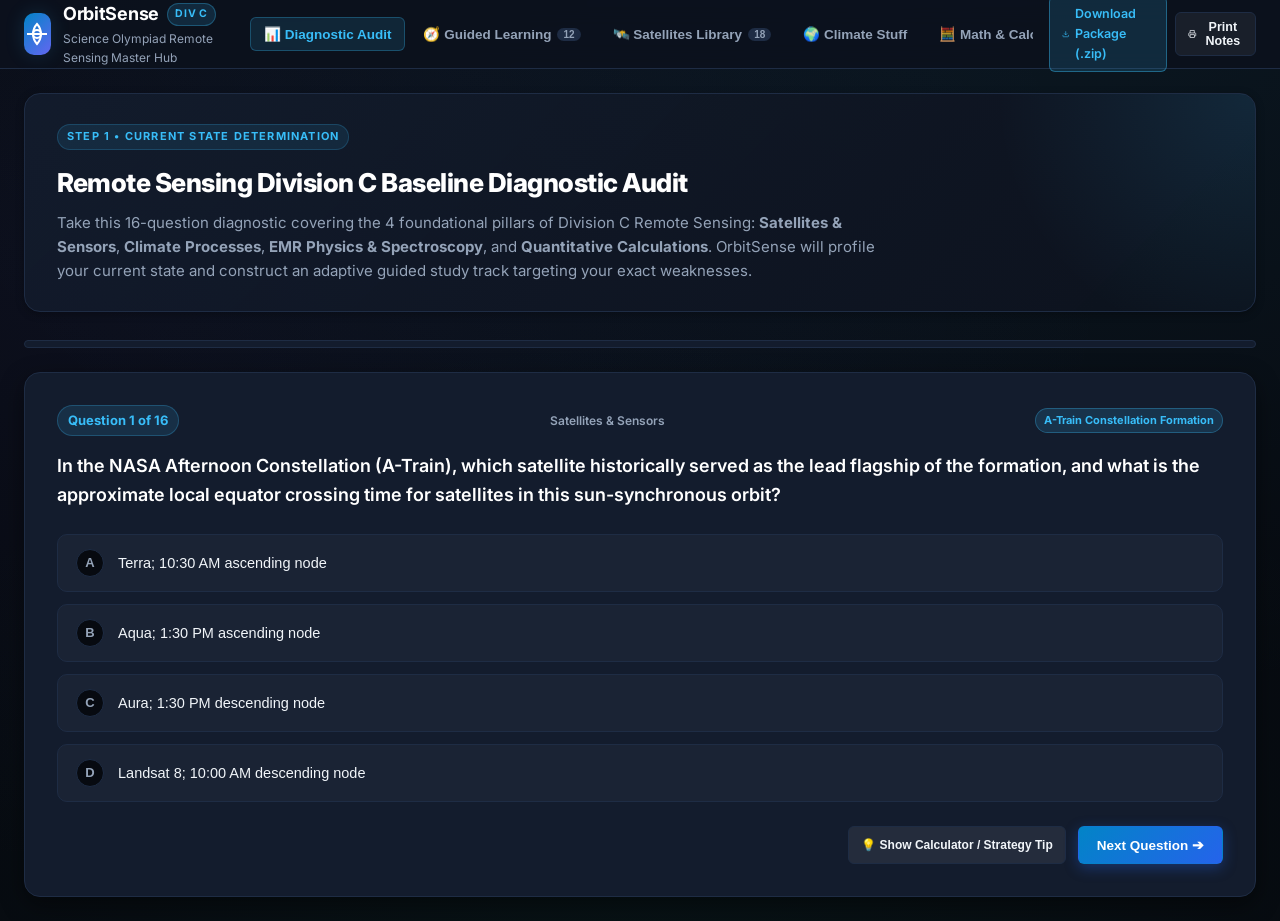
==== commit 1915a08c: "Add offline study package download bundle and instructions Co-authored-by: arena-agent <297053741+ar" ====
--- a/index.html
+++ b/index.html
@@ -56,6 +56,14 @@
       </nav>
 
       <div class="nav-actions">
+        <a href="OrbitSense_Remote_Sensing_Div_C_Package.zip" download="OrbitSense_Remote_Sensing_Div_C_Package.zip" class="btn-print-nav" style="background: rgba(56, 189, 248, 0.15); border-color: rgba(56, 189, 248, 0.4); color: var(--cyan); text-decoration: none;">
+          <svg width="14" height="14" viewBox="0 0 24 24" fill="none" stroke="currentColor" stroke-width="2">
+            <path d="M21 15v4a2 2 0 0 1-2 2H5a2 2 0 0 1-2-2v-4"></path>
+            <polyline points="7 10 12 15 17 10"></polyline>
+            <line x1="12" y1="15" x2="12" y2="3"></line>
+          </svg>
+          Download Package (.zip)
+        </a>
         <button class="btn-print-nav" onclick="printCheatSheet()">
           <svg width="14" height="14" viewBox="0 0 24 24" fill="none" stroke="currentColor" stroke-width="2">
             <polyline points="6 9 6 2 18 2 18 9"></polyline>
@@ -645,8 +653,11 @@
           Formatted for print / export. High-density reference tables with core constants, master equations, 
           TI-84 keystrokes, satellite specifications, sensor bands, and climate cycles.
         </p>
-        <div style="margin-top: 14px;">
-          <button class="btn btn-primary" onclick="printCheatSheet()">🖨️ Print / Save as PDF</button>
+        <div style="margin-top: 14px; display: flex; gap: 10px; flex-wrap: wrap;">
+          <a href="OrbitSense_Remote_Sensing_Div_C_Package.zip" download="OrbitSense_Remote_Sensing_Div_C_Package.zip" class="btn btn-primary" style="text-decoration: none;">
+            📦 Download Offline Study Package (.zip)
+          </a>
+          <button class="btn btn-secondary" onclick="printCheatSheet()">🖨️ Print / Save as PDF</button>
         </div>
       </div>
 
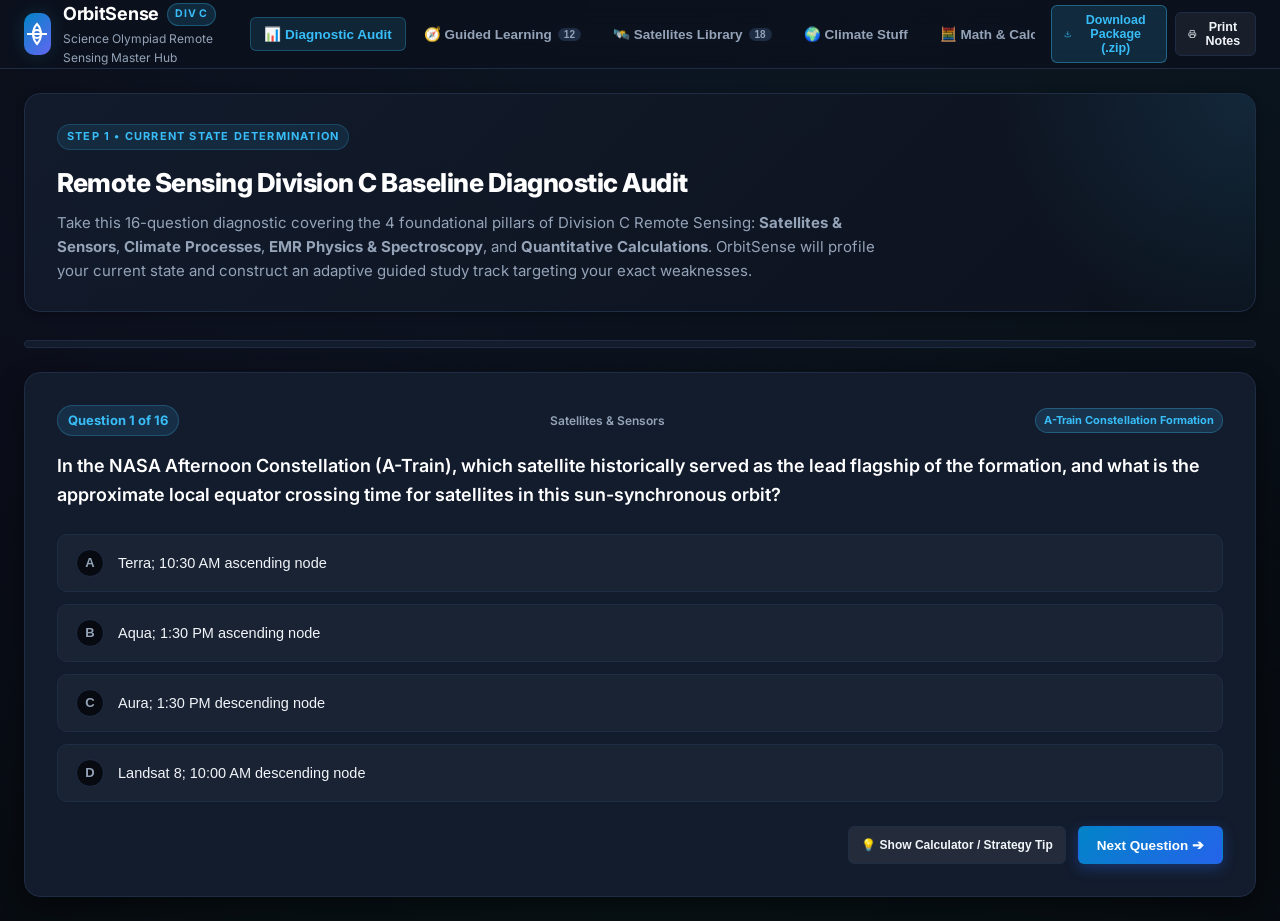
==== commit a9b6aa09: "Add Download & Export Center modal with new-tab escape, GitHub download, and AllInOne bundle Co-auth" ====
--- a/index.html
+++ b/index.html
@@ -56,14 +56,14 @@
       </nav>
 
       <div class="nav-actions">
-        <a href="OrbitSense_Remote_Sensing_Div_C_Package.zip" download="OrbitSense_Remote_Sensing_Div_C_Package.zip" class="btn-print-nav" style="background: rgba(56, 189, 248, 0.15); border-color: rgba(56, 189, 248, 0.4); color: var(--cyan); text-decoration: none;">
+        <button class="btn-print-nav" onclick="openDownloadModal()" style="background: rgba(56, 189, 248, 0.15); border-color: rgba(56, 189, 248, 0.4); color: var(--cyan);">
           <svg width="14" height="14" viewBox="0 0 24 24" fill="none" stroke="currentColor" stroke-width="2">
             <path d="M21 15v4a2 2 0 0 1-2 2H5a2 2 0 0 1-2-2v-4"></path>
             <polyline points="7 10 12 15 17 10"></polyline>
             <line x1="12" y1="15" x2="12" y2="3"></line>
           </svg>
           Download Package (.zip)
-        </a>
+        </button>
         <button class="btn-print-nav" onclick="printCheatSheet()">
           <svg width="14" height="14" viewBox="0 0 24 24" fill="none" stroke="currentColor" stroke-width="2">
             <polyline points="6 9 6 2 18 2 18 9"></polyline>
@@ -654,9 +654,9 @@
           TI-84 keystrokes, satellite specifications, sensor bands, and climate cycles.
         </p>
         <div style="margin-top: 14px; display: flex; gap: 10px; flex-wrap: wrap;">
-          <a href="OrbitSense_Remote_Sensing_Div_C_Package.zip" download="OrbitSense_Remote_Sensing_Div_C_Package.zip" class="btn btn-primary" style="text-decoration: none;">
+          <button class="btn btn-primary" onclick="openDownloadModal()">
             📦 Download Offline Study Package (.zip)
-          </a>
+          </button>
           <button class="btn btn-secondary" onclick="printCheatSheet()">🖨️ Print / Save as PDF</button>
         </div>
       </div>
@@ -678,6 +678,91 @@
     </div>
   </div>
 
+  <!-- ================= DOWNLOAD & EXPORT HUB MODAL ================= -->
+  <div class="modal-overlay" id="download-modal" onclick="closeDownloadModal(event)">
+    <div class="modal-card" onclick="event.stopPropagation()" style="max-width: 760px;">
+      <button class="modal-close-btn" onclick="closeDownloadModal()">✕</button>
+      <div style="display: flex; align-items: center; gap: 12px; margin-bottom: 8px;">
+        <span style="font-size: 28px;">📦</span>
+        <div>
+          <h2 style="font-size: 22px; color: #fff; font-weight: 800;">Download OrbitSense Div C Study Package</h2>
+          <p style="font-size: 13.5px; color: var(--text-muted);">Choose your preferred download method below:</p>
+        </div>
+      </div>
+
+      <div style="display: flex; flex-direction: column; gap: 16px; margin-top: 20px;">
+        <!-- Option 1: Complete Offline ZIP -->
+        <div style="background: var(--bg-deep); border: 1px solid var(--border-dim); border-radius: 12px; padding: 20px;">
+          <div style="display: flex; justify-content: space-between; align-items: flex-start; margin-bottom: 8px; flex-wrap: wrap; gap: 8px;">
+            <strong style="color: var(--cyan); font-size: 16px;">1. Complete Offline ZIP Archive (99 KB)</strong>
+            <span class="badge badge-cyan">Recommended</span>
+          </div>
+          <p style="font-size: 13px; color: var(--text-muted); line-height: 1.5; margin-bottom: 14px;">
+            Includes <code>index.html</code>, <code>style.css</code>, <code>data.js</code>, <code>app.js</code>, 
+            <code>SCIENCE_OLYMPIAD_REMOTE_SENSING_DIVISION_C_GUIDE.md</code>, and <code>README_OFFLINE_INSTRUCTIONS.txt</code>. 
+            Extract and double-click <code>index.html</code> to study 100% offline.
+          </p>
+          <div style="display: flex; gap: 10px; flex-wrap: wrap;">
+            <button class="btn btn-primary" onclick="downloadViaNewTab('OrbitSense_Remote_Sensing_Div_C_Package.zip')">
+              ⬇️ Direct Download ZIP (New Tab)
+            </button>
+            <a href="https://github.com/JayeshPatil2010/Pascal-Predict/archive/refs/heads/arena/01a0a55b-pascal-predict.zip" target="_blank" rel="noopener noreferrer" class="btn btn-secondary" style="text-decoration: none;">
+              🐙 GitHub 1-Click ZIP Download
+            </a>
+          </div>
+        </div>
+
+        <!-- Option 2: Single-File All-in-One HTML -->
+        <div style="background: var(--bg-deep); border: 1px solid var(--border-dim); border-radius: 12px; padding: 20px;">
+          <div style="display: flex; justify-content: space-between; align-items: flex-start; margin-bottom: 8px; flex-wrap: wrap; gap: 8px;">
+            <strong style="color: var(--emerald); font-size: 16px;">2. Single-File Standalone Web App (.html)</strong>
+            <span class="badge badge-emerald">Zero-Zip / Zero-Setup</span>
+          </div>
+          <p style="font-size: 13px; color: var(--text-muted); line-height: 1.5; margin-bottom: 14px;">
+            The entire application bundled into one single self-contained HTML file (292 KB). 
+            No unzipping needed. Open in a new tab, then press <strong>Ctrl+S</strong> (or <strong>Cmd+S</strong> on Mac) to save it directly to your laptop or phone!
+          </p>
+          <div style="display: flex; gap: 10px; flex-wrap: wrap;">
+            <a href="OrbitSense_Standalone_AllInOne.html" target="_blank" rel="noopener noreferrer" class="btn btn-success" style="text-decoration: none;">
+              🌐 Open Single-File HTML in New Tab
+            </a>
+            <button class="btn btn-secondary" onclick="downloadViaNewTab('OrbitSense_Standalone_AllInOne.html')">
+              ⬇️ Direct Download HTML
+            </button>
+          </div>
+        </div>
+
+        <!-- Option 3: Markdown Master Study Guide -->
+        <div style="background: var(--bg-deep); border: 1px solid var(--border-dim); border-radius: 12px; padding: 20px;">
+          <div style="display: flex; justify-content: space-between; align-items: flex-start; margin-bottom: 8px; flex-wrap: wrap; gap: 8px;">
+            <strong style="color: var(--amber); font-size: 16px;">3. Competition Study Guide & Formula Manual (.md)</strong>
+            <span class="badge badge-amber">Textbook & TI-84 Cheats</span>
+          </div>
+          <p style="font-size: 13px; color: var(--text-muted); line-height: 1.5; margin-bottom: 14px;">
+            Complete 1,500-line study guide covering all 18 satellites, 6 climate systems, master formula derivations, 
+            TI-84 keystrokes, and competition traps.
+          </p>
+          <div style="display: flex; gap: 10px; flex-wrap: wrap;">
+            <button class="btn btn-primary" id="copy-guide-btn" onclick="copyStudyGuideToClipboard()">
+              📋 Copy Entire Guide to Clipboard
+            </button>
+            <a href="SCIENCE_OLYMPIAD_REMOTE_SENSING_DIVISION_C_GUIDE.md" target="_blank" rel="noopener noreferrer" class="btn btn-secondary" style="text-decoration: none;">
+              📄 View Raw Markdown
+            </a>
+          </div>
+        </div>
+
+        <!-- GitHub Branch Reference -->
+        <div style="font-size: 12px; color: var(--text-dim); text-align: center; margin-top: 4px;">
+          Official Git Branch: 
+          <a href="https://github.com/JayeshPatil2010/Pascal-Predict/tree/arena/01a0a55b-pascal-predict" target="_blank" rel="noopener noreferrer" style="color: var(--cyan);">
+            github.com/JayeshPatil2010/Pascal-Predict (branch: arena/01a0a55b-pascal-predict)
+          </a>
+        </div>
+      </div>
+    </div>
+  </div>
+
   <script src="data.js"></script>
   <script src="app.js"></script>
 </body>
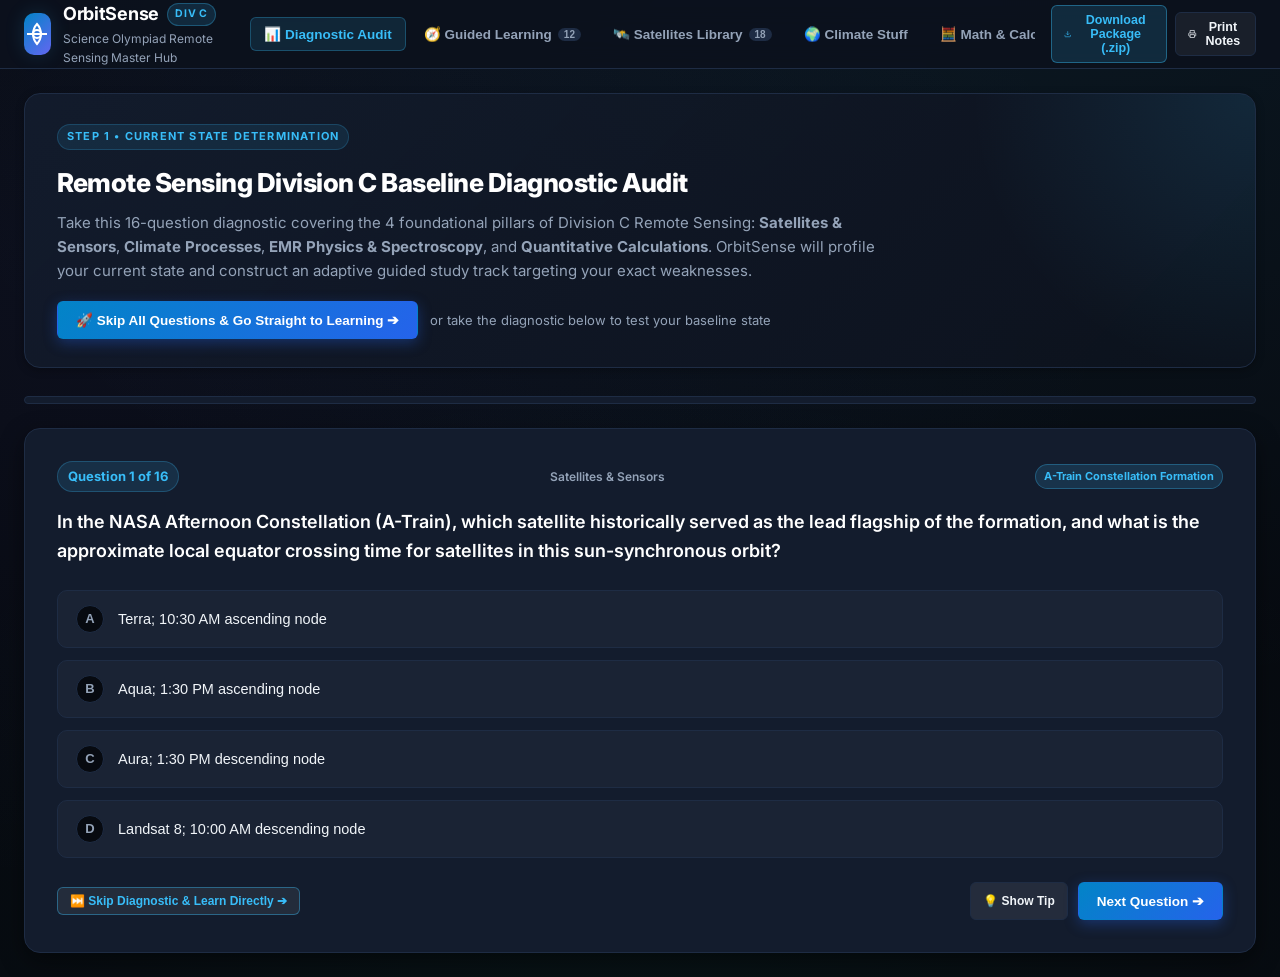
==== commit 4c5c8903: "Add instant skip buttons to bypass diagnostic and jump straight to learning Co-authored-by: arena-ag" ====
--- a/index.html
+++ b/index.html
@@ -89,6 +89,14 @@
           <strong>Satellites & Sensors</strong>, <strong>Climate Processes</strong>, <strong>EMR Physics & Spectroscopy</strong>, and <strong>Quantitative Calculations</strong>. 
           OrbitSense will profile your current state and construct an adaptive guided study track targeting your exact weaknesses.
         </p>
+        <div style="margin-top: 18px; display: flex; gap: 12px; align-items: center; flex-wrap: wrap;">
+          <button class="btn btn-primary" onclick="skipToGuidedLearning()">
+            🚀 Skip All Questions & Go Straight to Learning ➔
+          </button>
+          <span style="font-size: 13px; color: var(--text-muted);">
+            or take the diagnostic below to test your baseline state
+          </span>
+        </div>
       </div>
 
       <!-- Diagnostic In-Progress Card -->
@@ -117,9 +125,14 @@
             <div class="feedback-tip" id="diag-feedback-tip">Competition Tip: ...</div>
           </div>
 
-          <div style="margin-top: 24px; display: flex; justify-content: flex-end; gap: 12px;">
-            <button class="btn btn-secondary btn-sm" id="diag-btn-hint" onclick="toggleDiagHint()">💡 Show Calculator / Strategy Tip</button>
-            <button class="btn btn-primary" id="diag-btn-next" onclick="nextDiagQuestion()" disabled>Next Question →</button>
+          <div style="margin-top: 24px; display: flex; justify-content: space-between; align-items: center; flex-wrap: wrap; gap: 12px;">
+            <button class="btn btn-secondary btn-sm" onclick="skipToGuidedLearning()" style="color: var(--cyan); border-color: rgba(56, 189, 248, 0.4);">
+              ⏭️ Skip Diagnostic & Learn Directly ➔
+            </button>
+            <div style="display: flex; gap: 10px;">
+              <button class="btn btn-secondary btn-sm" id="diag-btn-hint" onclick="toggleDiagHint()">💡 Show Tip</button>
+              <button class="btn btn-primary" id="diag-btn-next" onclick="nextDiagQuestion()" disabled>Next Question →</button>
+            </div>
           </div>
         </div>
       </div>
@@ -216,13 +229,19 @@
         </p>
       </div>
 
-      <!-- Filter Controls -->
-      <div class="guided-filter-tabs">
-        <button class="filter-chip active" data-filter="all" onclick="filterGuidedModules('all', this)">All Modules (12)</button>
-        <button class="filter-chip" data-filter="weakness" id="guided-weakness-btn" onclick="filterGuidedModules('weakness', this)">🎯 My Diagnostic Weaknesses</button>
-        <button class="filter-chip" data-filter="Satellites & Sensors" onclick="filterGuidedModules('Satellites & Sensors', this)">🛰️ Satellites & Sensors</button>
-        <button class="filter-chip" data-filter="Climate Processes" onclick="filterGuidedModules('Climate Processes', this)">🌍 Climate Processes</button>
-        <button class="filter-chip" data-filter="Math & Calculations" onclick="filterGuidedModules('Math & Calculations', this)">🧮 Math & Formulas</button>
+      <!-- Filter Controls & Actions -->
+      <div style="display: flex; justify-content: space-between; align-items: center; flex-wrap: wrap; gap: 12px; margin-bottom: 20px;">
+        <div class="guided-filter-tabs" style="margin-bottom: 0;">
+          <button class="filter-chip active" data-filter="all" onclick="filterGuidedModules('all', this)">All Modules (12)</button>
+          <button class="filter-chip" data-filter="weakness" id="guided-weakness-btn" onclick="filterGuidedModules('weakness', this)">🎯 My Diagnostic Weaknesses</button>
+          <button class="filter-chip" data-filter="Satellites & Sensors" onclick="filterGuidedModules('Satellites & Sensors', this)">🛰️ Satellites & Sensors</button>
+          <button class="filter-chip" data-filter="Climate Processes" onclick="filterGuidedModules('Climate Processes', this)">🌍 Climate Processes</button>
+          <button class="filter-chip" data-filter="Math & Calculations" onclick="filterGuidedModules('Math & Calculations', this)">🧮 Math & Formulas</button>
+        </div>
+        <div style="display: flex; gap: 8px;">
+          <button class="btn btn-secondary btn-sm" onclick="expandAllModules()">📖 Expand All</button>
+          <button class="btn btn-secondary btn-sm" onclick="collapseAllModules()">📕 Collapse All</button>
+        </div>
       </div>
 
       <!-- Modules Container -->
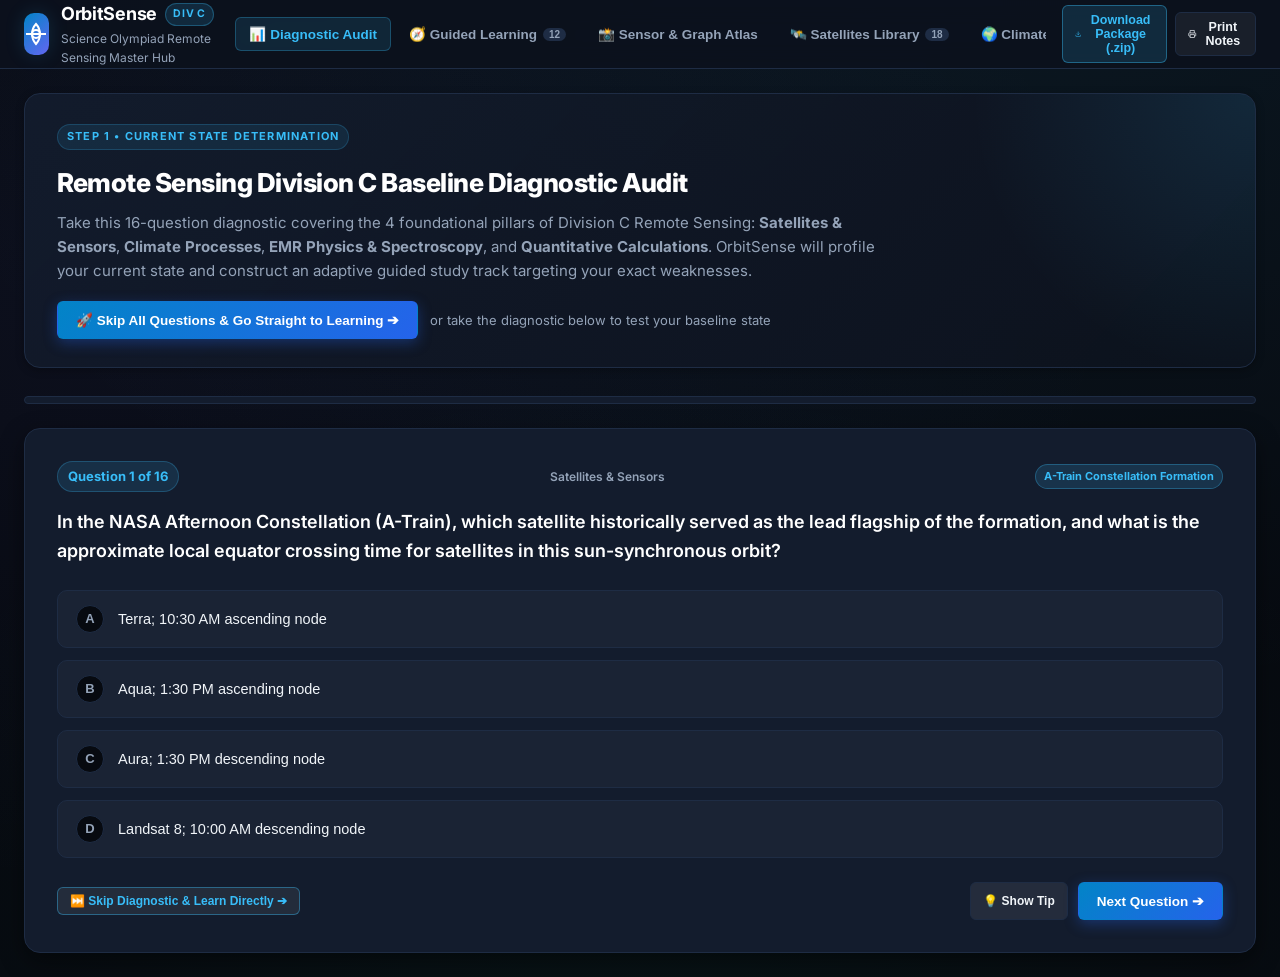
==== commit 46dae20d: "Add Sensor & Graph Atlas with visual diagrams, absorption spectra, and exam recognition drill Co-aut" ====
--- a/index.html
+++ b/index.html
@@ -36,6 +36,9 @@
         <button class="nav-tab-btn" data-tab="guided" onclick="switchTab('guided')">
           🧭 Guided Learning
           <span class="badge-count" id="guided-badge-count">12</span>
+        </button>
+        <button class="nav-tab-btn" data-tab="atlas" onclick="switchTab('atlas')">
+          📸 Sensor & Graph Atlas
         </button>
         <button class="nav-tab-btn" data-tab="satellites" onclick="switchTab('satellites')">
           🛰️ Satellites Library
@@ -250,6 +253,656 @@
       </div>
     </section>
 
+    
+    <!-- ================= SECTION 2.5: SENSOR & GRAPH ATLAS ================= -->
+    <section class="app-section" id="section-atlas">
+      <div class="section-hero">
+        <span class="hero-tag">Visual Recognition & Image Sheet Guide</span>
+        <h2 class="hero-title">Satellite Sensor & Data Product Atlas</h2>
+        <p class="hero-desc">
+          Science Olympiad Division C exams provide an Image Sheet containing raw instrument spectrograms, 
+          lidar curtains, radar reflectivity profiles, false-color composites, and climate anomaly maps. 
+          Study what each tool looks like, its absorption spectra, measurement units, and exact recognition cues.
+        </p>
+      </div>
+
+      <!-- Atlas Subtabs -->
+      <div class="atlas-subtabs">
+        <button class="atlas-subtab-btn active" onclick="switchAtlasSubtab('spectra', this)">🌈 Atmospheric Absorption Spectra</button>
+        <button class="atlas-subtab-btn" onclick="switchAtlasSubtab('oco2', this)">🔬 OCO-2 Spectrometer</button>
+        <button class="atlas-subtab-btn" onclick="switchAtlasSubtab('caliop', this)">🛰️ CALIPSO Lidar Curtains</button>
+        <button class="atlas-subtab-btn" onclick="switchAtlasSubtab('cloudsat', this)">📡 CloudSat Radar Profiles</button>
+        <button class="atlas-subtab-btn" onclick="switchAtlasSubtab('landsat', this)">🌿 Landsat CIR & Spectral Curves</button>
+        <button class="atlas-subtab-btn" onclick="switchAtlasSubtab('altimetry', this)">🌊 Jason Altimetry & ENSO</button>
+        <button class="atlas-subtab-btn" onclick="switchAtlasSubtab('ceres', this)">☀️ CERES Radiation Budget</button>
+        <button class="atlas-subtab-btn" onclick="switchAtlasSubtab('quiz', this)" style="color: var(--amber);">🎮 Visual Recognition Trainer</button>
+      </div>
+
+      <!-- SUBTAB 1: ATMOSPHERIC ABSORPTION SPECTRA -->
+      <div class="atlas-content" id="atlas-content-spectra">
+        <div class="atlas-card">
+          <div class="atlas-header">
+            <div>
+              <h3 class="atlas-title">🌈 Earth's Atmospheric Absorption Spectrum & Optical Windows</h3>
+              <p class="atlas-subtitle">Plot of Atmospheric Transmittance (%) vs Wavelength (µm) from Ultraviolet to Thermal Infrared</p>
+            </div>
+            <span class="badge badge-cyan">Spectroscopy Foundation</span>
+          </div>
+
+          <p style="font-size: 13.5px; color: var(--text-muted); line-height: 1.6;">
+            Earth's atmosphere acts as a selective filter. Nitrogen (N₂) and Oxygen (O₂) are transparent in the infrared, 
+            while polyatomic greenhouse gases absorb radiation at discrete molecular vibrational/rotational lines. 
+            Notice the prominent <strong>8 µm to 12 µm Atmospheric Window</strong> where Earth radiates surface heat directly to space!
+          </p>
+
+          <div class="atlas-svg-wrap">
+            <svg viewBox="0 0 900 360" fill="none" xmlns="http://www.w3.org/2000/svg">
+              <!-- Background Grid -->
+              <rect width="900" height="360" fill="#0b111e"/>
+              <line x1="80" y1="50" x2="860" y2="50" stroke="#1e2c44" stroke-dasharray="4 4"/>
+              <line x1="80" y1="120" x2="860" y2="120" stroke="#1e2c44" stroke-dasharray="4 4"/>
+              <line x1="80" y1="190" x2="860" y2="190" stroke="#1e2c44" stroke-dasharray="4 4"/>
+              <line x1="80" y1="260" x2="860" y2="260" stroke="#1e2c44" stroke-dasharray="4 4"/>
+              
+              <!-- Axes -->
+              <line x1="80" y1="290" x2="860" y2="290" stroke="#475569" stroke-width="2"/>
+              <line x1="80" y1="50" x2="80" y2="290" stroke="#475569" stroke-width="2"/>
+
+              <!-- Y-Axis Labels -->
+              <text x="70" y="55" fill="#94a3b8" font-size="11" text-anchor="end" font-family="monospace">100%</text>
+              <text x="70" y="125" fill="#94a3b8" font-size="11" text-anchor="end" font-family="monospace">75%</text>
+              <text x="70" y="195" fill="#94a3b8" font-size="11" text-anchor="end" font-family="monospace">50%</text>
+              <text x="70" y="265" fill="#94a3b8" font-size="11" text-anchor="end" font-family="monospace">25%</text>
+              <text x="70" y="295" fill="#94a3b8" font-size="11" text-anchor="end" font-family="monospace">0%</text>
+              <text x="25" y="170" fill="#38bdf8" font-size="12" font-weight="700" transform="rotate(-90 25 170)" text-anchor="middle">Atmospheric Transmittance</text>
+
+              <!-- X-Axis Labels (Wavelength µm) -->
+              <text x="100" y="315" fill="#94a3b8" font-size="11" text-anchor="middle" font-family="monospace">0.2 µm (UV)</text>
+              <text x="180" y="315" fill="#94a3b8" font-size="11" text-anchor="middle" font-family="monospace">0.5 (Vis)</text>
+              <text x="260" y="315" fill="#94a3b8" font-size="11" text-anchor="middle" font-family="monospace">1.0 (NIR)</text>
+              <text x="360" y="315" fill="#94a3b8" font-size="11" text-anchor="middle" font-family="monospace">2.0 (SWIR)</text>
+              <text x="470" y="315" fill="#94a3b8" font-size="11" text-anchor="middle" font-family="monospace">4.26 (CO₂)</text>
+              <text x="560" y="315" fill="#94a3b8" font-size="11" text-anchor="middle" font-family="monospace">7.66 (CH₄)</text>
+              <text x="650" y="315" fill="#34d399" font-size="11" font-weight="700" text-anchor="middle" font-family="monospace">8 - 12 µm Window</text>
+              <text x="780" y="315" fill="#f43f5e" font-size="11" font-weight="700" text-anchor="middle" font-family="monospace">15 µm (CO₂)</text>
+              <text x="850" y="315" fill="#94a3b8" font-size="11" text-anchor="middle" font-family="monospace">>20 µm</text>
+              <text x="470" y="345" fill="#e2e8f0" font-size="12" font-weight="700" text-anchor="middle">Wavelength λ (micrometers, µm)</text>
+
+              <!-- Atmospheric Window Bracket Highlight (8 to 12 µm) -->
+              <rect x="600" y="55" width="105" height="235" fill="rgba(52, 211, 153, 0.08)" stroke="#34d399" stroke-dasharray="4 4"/>
+              <text x="652" y="75" fill="#34d399" font-size="11" font-weight="700" text-anchor="middle">ATMOSPHERIC WINDOW</text>
+              <text x="652" y="90" fill="#34d399" font-size="9.5" text-anchor="middle">High Transmittance (8-12 µm)</text>
+
+              <!-- Transmittance Curve (Polygon + Stroke) -->
+              <path d="M 80 290 
+                       L 110 290 
+                       Q 130 290 145 100 
+                       L 180 60 
+                       L 210 65 
+                       L 230 180 
+                       L 245 80 
+                       L 260 270 
+                       L 280 85 
+                       L 310 285 
+                       L 330 90 
+                       L 360 280 
+                       L 400 95 
+                       L 440 100 
+                       L 470 288 
+                       L 490 110 
+                       L 530 120 
+                       L 560 275 
+                       L 580 140 
+                       L 610 70 
+                       L 630 170 
+                       L 650 70 
+                       L 690 80 
+                       L 730 285 
+                       L 780 290 
+                       L 820 285 
+                       L 860 288" 
+                    fill="none" stroke="#38bdf8" stroke-width="3" stroke-linecap="round" stroke-linejoin="round"/>
+
+              <!-- Absorption Notch Markers & Molecular Tags -->
+              <!-- UV Ozone -->
+              <rect x="85" y="250" width="35" height="20" rx="3" fill="#f43f5e"/>
+              <text x="102" y="264" fill="#fff" font-size="10" font-weight="700" text-anchor="middle">O₃/O₂</text>
+
+              <!-- Water Vapor 1.4 µm -->
+              <text x="260" y="250" fill="#60a5fa" font-size="10" font-weight="700" text-anchor="middle">H₂O</text>
+              <!-- Water Vapor 1.9 µm -->
+              <text x="310" y="265" fill="#60a5fa" font-size="10" font-weight="700" text-anchor="middle">H₂O</text>
+              <!-- CO2 4.26 µm -->
+              <rect x="455" y="250" width="30" height="18" rx="3" fill="#a855f7"/>
+              <text x="470" y="263" fill="#fff" font-size="9" font-weight="700" text-anchor="middle">CO₂</text>
+              <!-- CH4 7.66 µm -->
+              <rect x="545" y="240" width="30" height="18" rx="3" fill="#fbbf24"/>
+              <text x="560" y="253" fill="#000" font-size="9" font-weight="700" text-anchor="middle">CH₄</text>
+              <!-- Ozone 9.6 µm inside window -->
+              <rect x="618" y="145" width="24" height="16" rx="3" fill="#f43f5e"/>
+              <text x="630" y="157" fill="#fff" font-size="8.5" font-weight="700" text-anchor="middle">O₃</text>
+              <!-- CO2 15 µm massive notch -->
+              <rect x="745" y="250" width="70" height="20" rx="4" fill="#f43f5e"/>
+              <text x="780" y="264" fill="#fff" font-size="10.5" font-weight="800" text-anchor="middle">CO₂ (15 µm)</text>
+            </svg>
+          </div>
+
+          <div class="recognition-cue-box">
+            <div class="cue-title">🎯 Test Recognition Cues for Atmospheric Spectra:</div>
+            <ul class="cue-list">
+              <li><strong>The 8–12 µm Window:</strong> Look for the wide gap of high transmittance (~80%) centered between the 7.66 µm methane dip and the huge 15 µm CO₂ valley. The small notch inside the window at <strong>9.6 µm</strong> is caused by <strong>stratospheric ozone (O₃)</strong>!</li>
+              <li><strong>CO₂ Fundamental Bands:</strong> Always identify <strong>4.26 µm</strong> (asymmetric stretch) and the broad <strong>15 µm</strong> notch (bending mode). AIRS on Aqua and CrIS on Suomi NPP use these bands for atmospheric temperature sounding.</li>
+              <li><strong>Water Vapor ($H_2O$) Notches:</strong> Recurring absorption dips at 0.94 µm, 1.13 µm, 1.4 µm, 1.9 µm, 6.3 µm, and continuous absorption beyond 15 µm.</li>
+            </ul>
+          </div>
+          <div style="margin-top: 16px; background: rgba(0,0,0,0.3); border-radius: 8px; padding: 14px; border: 1px solid var(--border-dim);">
+            <div style="font-size: 11px; text-transform: uppercase; letter-spacing: 0.05em; color: var(--cyan); margin-bottom: 8px; font-weight: 700;">🛰️ NASA Reference Diagram: Atmospheric Gas Absorption Spectra</div>
+            <img src="assets/atmospheric_transmission.jpg" alt="Atmospheric Transmission Spectrum" style="width: 100%; border-radius: 6px; object-fit: contain; max-height: 280px; background: #000;" onerror="this.style.display='none'">
+          </div>
+        </div>
+      </div>
+
+      <!-- SUBTAB 2: OCO-2 SPECTROMETER DATA -->
+      <div class="atlas-content" id="atlas-content-oco2" style="display: none;">
+        <div class="atlas-card">
+          <div class="atlas-header">
+            <div>
+              <h3 class="atlas-title">🔬 NASA OCO-2 Grating Spectrometer Output</h3>
+              <p class="atlas-subtitle">High-Resolution Spectral Triplet (O₂ A-Band, Weak CO₂, Strong CO₂) & Global XCO₂ Map</p>
+            </div>
+            <span class="badge badge-emerald">A-Train • Carbon Cycle</span>
+          </div>
+
+          <p style="font-size: 13.5px; color: var(--text-muted); line-height: 1.6;">
+            OCO-2 carries three high-resolution grating spectrometers that record hundreds of finely spaced spectral absorption lines 
+            of reflected sunlight. Below is the iconic <strong>Three-Band Spectrogram</strong> that appears on national exams:
+          </p>
+
+          <div class="atlas-svg-wrap">
+            <svg viewBox="0 0 900 280" fill="none" xmlns="http://www.w3.org/2000/svg">
+              <rect width="900" height="280" fill="#090f19" rx="8"/>
+              
+              <!-- Panel 1: O2 A-band -->
+              <rect x="20" y="20" width="270" height="200" fill="#0f172a" stroke="#1e2c44" rx="6"/>
+              <text x="155" y="45" fill="#38bdf8" font-size="12" font-weight="700" text-anchor="middle">Band 1: O₂ A-Band (0.76 µm)</text>
+              <text x="155" y="62" fill="#94a3b8" font-size="10" text-anchor="middle">Dry Air Column & Surface Pressure</text>
+              <!-- Spectral absorption lines (O2 A-band doublets) -->
+              <path d="M 35 150 L 50 150 L 60 80 L 65 160 L 75 70 L 80 170 L 90 90 L 95 180 L 110 75 L 120 190 L 135 70 L 145 195 L 160 80 L 175 190 L 195 90 L 210 185 L 230 110 L 250 175 L 270 175" stroke="#38bdf8" stroke-width="2"/>
+              <text x="155" y="210" fill="#94a3b8" font-size="9.5" text-anchor="middle">0.758 µm ──────── 0.772 µm</text>
+
+              <!-- Panel 2: Weak CO2 band -->
+              <rect x="315" y="20" width="270" height="200" fill="#0f172a" stroke="#1e2c44" rx="6"/>
+              <text x="450" y="45" fill="#34d399" font-size="12" font-weight="700" text-anchor="middle">Band 2: Weak CO₂ (1.61 µm)</text>
+              <text x="450" y="62" fill="#94a3b8" font-size="10" text-anchor="middle">Primary Column CO₂ Abundance</text>
+              <!-- Fine rotational lines -->
+              <path d="M 330 140 L 345 140 L 355 90 L 365 150 L 380 85 L 395 160 L 410 80 L 425 170 L 440 75 L 455 180 L 470 80 L 485 170 L 500 85 L 515 160 L 530 90 L 545 150 L 565 140" stroke="#34d399" stroke-width="2"/>
+              <text x="450" y="210" fill="#94a3b8" font-size="9.5" text-anchor="middle">1.594 µm ──────── 1.619 µm</text>
+
+              <!-- Panel 3: Strong CO2 band -->
+              <rect x="610" y="20" width="270" height="200" fill="#0f172a" stroke="#1e2c44" rx="6"/>
+              <text x="745" y="45" fill="#f43f5e" font-size="12" font-weight="700" text-anchor="middle">Band 3: Strong CO₂ (2.06 µm)</text>
+              <text x="745" y="62" fill="#94a3b8" font-size="10" text-anchor="middle">Aerosol Scattering & H₂O Check</text>
+              <!-- Saturated strong absorption lines -->
+              <path d="M 625 130 L 640 130 L 650 75 L 660 170 L 675 70 L 690 185 L 705 65 L 720 190 L 735 60 L 750 195 L 765 65 L 780 190 L 795 70 L 810 180 L 825 80 L 840 160 L 860 140" stroke="#f43f5e" stroke-width="2"/>
+              <text x="745" y="210" fill="#94a3b8" font-size="9.5" text-anchor="middle">2.042 µm ──────── 2.082 µm</text>
+
+              <text x="450" y="255" fill="#e2e8f0" font-size="12" font-weight="700" text-anchor="middle">Wavelength & Resolved Molecular Absorption Lines</text>
+            </svg>
+          </div>
+
+          <div class="recognition-cue-box">
+            <div class="cue-title">🎯 How to Recognize OCO-2 on a Test:</div>
+            <ul class="cue-list">
+              <li><strong>The Three Panels:</strong> If you see a diagram with 3 side-by-side spectral windows centered at <strong>0.76 µm, 1.61 µm, and 2.06 µm</strong>, it is ALWAYS <strong>NASA's OCO-2</strong>!</li>
+              <li><strong>The Formula:</strong> $XCO_2 = 	ext{Total } CO_2 	ext{ column} / 	ext{Total dry air column}$. The 0.76 µm O₂ band determines the denominator!</li>
+              <li><strong>Map Recognition:</strong> OCO-2 global maps are plotted in units of <strong>parts per million (ppm)</strong> with values ranging from ~405 to ~428 ppm. Look for the massive summer drawdown over the northern boreal forests (Siberia and Canada).</li>
+            </ul>
+          </div>
+        </div>
+      </div>
+
+      <!-- SUBTAB 3: CALIPSO CALIOP LIDAR CURTAINS -->
+      <div class="atlas-content" id="atlas-content-caliop" style="display: none;">
+        <div class="atlas-card">
+          <div class="atlas-header">
+            <div>
+              <h3 class="atlas-title">🛰️ NASA/CNES CALIPSO CALIOP Vertical Lidar Curtain</h3>
+              <p class="atlas-subtitle">532 nm Attenuated Backscatter & Depolarization Profile (Altitude: 0 to 30 km)</p>
+            </div>
+            <span class="badge badge-purple">ACTIVE Laser Lidar</span>
+          </div>
+
+          <p style="font-size: 13.5px; color: var(--text-muted); line-height: 1.6;">
+            CALIOP shoots pulsed 532 nm and 1064 nm laser beams downward from 705 km, capturing narrow 2D vertical cross-sections 
+            ("curtains") of the atmosphere. Below is the standard CALIOP curtain format tested in Science Olympiad:
+          </p>
+
+          <div class="atlas-svg-wrap">
+            <svg viewBox="0 0 900 320" fill="none" xmlns="http://www.w3.org/2000/svg">
+              <rect width="900" height="320" fill="#030712"/>
+
+              <!-- Grid & Altitude Y-Axis (0 to 30 km) -->
+              <line x1="70" y1="40" x2="850" y2="40" stroke="#1f2937" stroke-dasharray="2 2"/>
+              <line x1="70" y1="100" x2="850" y2="100" stroke="#1f2937" stroke-dasharray="2 2"/>
+              <line x1="70" y1="160" x2="850" y2="160" stroke="#1f2937" stroke-dasharray="2 2"/>
+              <line x1="70" y1="220" x2="850" y2="220" stroke="#1f2937" stroke-dasharray="2 2"/>
+              <line x1="70" y1="260" x2="850" y2="260" stroke="#4b5563" stroke-width="2"/>
+              <line x1="70" y1="40" x2="70" y2="260" stroke="#4b5563" stroke-width="2"/>
+
+              <!-- Y Labels (km) -->
+              <text x="60" y="45" fill="#9ca3af" font-size="11" text-anchor="end" font-family="monospace">30 km</text>
+              <text x="60" y="105" fill="#9ca3af" font-size="11" text-anchor="end" font-family="monospace">20 km</text>
+              <text x="60" y="165" fill="#9ca3af" font-size="11" text-anchor="end" font-family="monospace">12 km</text>
+              <text x="60" y="225" fill="#9ca3af" font-size="11" text-anchor="end" font-family="monospace">5 km</text>
+              <text x="60" y="265" fill="#9ca3af" font-size="11" text-anchor="end" font-family="monospace">0 km</text>
+              <text x="25" y="150" fill="#38bdf8" font-size="12" font-weight="700" transform="rotate(-90 25 150)" text-anchor="middle">Altitude (km)</text>
+
+              <!-- Atmospheric features inside curtain -->
+              <!-- Clean air background (dark blue/purple) -->
+              <rect x="71" y="40" width="779" height="219" fill="#0c192c" opacity="0.6"/>
+
+              <!-- Polar Stratospheric Clouds (PSCs) over Antarctica (-60° to -80° latitude at 18-24 km) -->
+              <ellipse cx="160" cy="115" rx="65" ry="18" fill="rgba(244, 63, 94, 0.45)" stroke="#f43f5e" stroke-dasharray="3 3"/>
+              <text x="160" y="118" fill="#fecdd3" font-size="10" font-weight="700" text-anchor="middle">Polar Stratospheric Cloud (PSC)</text>
+              <text x="160" y="130" fill="#fda4af" font-size="8.5" text-anchor="middle">Type I/II (18-24 km) - High Depol</text>
+
+              <!-- Tropical Deep Cirrus Anvil (12 - 16 km) -->
+              <path d="M 380 150 Q 430 130 520 145 Q 490 170 410 165 Z" fill="rgba(255, 255, 255, 0.85)" stroke="#38bdf8"/>
+              <text x="450" y="155" fill="#0f172a" font-size="10" font-weight="800" text-anchor="middle">Cirrus Cloud (Ice)</text>
+
+              <!-- Saharan Dust Plume (2 - 6 km) -->
+              <rect x="560" y="210" width="180" height="35" rx="6" fill="rgba(245, 158, 11, 0.55)" stroke="#fbbf24"/>
+              <text x="650" y="232" fill="#fff" font-size="10.5" font-weight="700" text-anchor="middle">Saharan Dust Layer (2 - 6 km)</text>
+
+              <!-- Marine Boundary Layer (0 - 2 km) -->
+              <rect x="71" y="245" width="779" height="15" fill="rgba(56, 189, 248, 0.5)"/>
+              <text x="470" y="256" fill="#fff" font-size="9.5" font-weight="600" text-anchor="middle">Marine Boundary Layer / Sea Salt Aerosols (0 - 2 km)</text>
+
+              <!-- X-Axis Labels (Ground Track Latitude) -->
+              <text x="160" y="285" fill="#9ca3af" font-size="11" text-anchor="middle" font-family="monospace">75°S (Antarctica)</text>
+              <text x="320" y="285" fill="#9ca3af" font-size="11" text-anchor="middle" font-family="monospace">30°S</text>
+              <text x="460" y="285" fill="#9ca3af" font-size="11" text-anchor="middle" font-family="monospace">0° (Equator)</text>
+              <text x="650" y="285" fill="#9ca3af" font-size="11" text-anchor="middle" font-family="monospace">25°N (Sahara)</text>
+              <text x="800" y="285" fill="#9ca3af" font-size="11" text-anchor="middle" font-family="monospace">60°N</text>
+              <text x="460" y="308" fill="#e2e8f0" font-size="11.5" font-weight="700" text-anchor="middle">Sub-Satellite Ground Track Latitude</text>
+            </svg>
+          </div>
+
+          <div class="recognition-cue-box">
+            <div class="cue-title">🎯 How to Recognize CALIPSO CALIOP on a Test:</div>
+            <ul class="cue-list">
+              <li><strong>The Vertical Curtain:</strong> Height on the vertical axis (0 to 30 km) and orbital latitude/longitude along the horizontal axis.</li>
+              <li><strong>Color Coding:</strong> Blue = clear clean atmosphere, Green/Yellow = aerosol plumes (dust, smoke), White/Red = thick clouds or high attenuated backscatter.</li>
+              <li><strong>Depolarization Ratio:</strong> If asked whether a cloud is liquid or ice: <strong>Low depolarization (<5%) = Spherical liquid water droplets</strong> (preserves laser polarization). <strong>High depolarization (>30%) = Non-spherical ice crystals</strong> (scatters into orthogonal polarization).</li>
+            </ul>
+          </div>
+        </div>
+      </div>
+
+      <!-- SUBTAB 4: CLOUDSAT CPR RADAR PROFILES -->
+      <div class="atlas-content" id="atlas-content-cloudsat" style="display: none;">
+        <div class="atlas-card">
+          <div class="atlas-header">
+            <div>
+              <h3 class="atlas-title">📡 NASA CloudSat CPR 94 GHz Millimeter Radar Profile</h3>
+              <p class="atlas-subtitle">Radar Reflectivity Factor (dBZ) Vertical Cross-Section Through a Convective Storm</p>
+            </div>
+            <span class="badge badge-rose">ACTIVE Millimeter Radar</span>
+          </div>
+
+          <p style="font-size: 13.5px; color: var(--text-muted); line-height: 1.6;">
+            CloudSat flies 15 seconds ahead of CALIPSO. Its 94 GHz (W-band) radar penetrates deep inside clouds where optical lidar 
+            is completely attenuated, revealing the internal liquid water content and precipitation core:
+          </p>
+
+          <div class="atlas-svg-wrap">
+            <svg viewBox="0 0 900 320" fill="none" xmlns="http://www.w3.org/2000/svg">
+              <rect width="900" height="320" fill="#050a14"/>
+
+              <!-- Grid & Y-Axis (0 to 18 km) -->
+              <line x1="70" y1="40" x2="850" y2="40" stroke="#1f2937" stroke-dasharray="2 2"/>
+              <line x1="70" y1="100" x2="850" y2="100" stroke="#1f2937" stroke-dasharray="2 2"/>
+              <line x1="70" y1="160" x2="850" y2="160" stroke="#1f2937" stroke-dasharray="2 2"/>
+              <line x1="70" y1="210" x2="850" y2="210" stroke="#1f2937" stroke-dasharray="2 2"/>
+              <line x1="70" y1="260" x2="850" y2="260" stroke="#4b5563" stroke-width="2"/>
+              <line x1="70" y1="40" x2="70" y2="260" stroke="#4b5563" stroke-width="2"/>
+
+              <text x="60" y="45" fill="#9ca3af" font-size="11" text-anchor="end" font-family="monospace">16 km</text>
+              <text x="60" y="105" fill="#9ca3af" font-size="11" text-anchor="end" font-family="monospace">12 km</text>
+              <text x="60" y="165" fill="#9ca3af" font-size="11" text-anchor="end" font-family="monospace">8 km</text>
+              <text x="60" y="215" fill="#9ca3af" font-size="11" text-anchor="end" font-family="monospace">4 km (0°C)</text>
+              <text x="60" y="265" fill="#9ca3af" font-size="11" text-anchor="end" font-family="monospace">0 km</text>
+              <text x="25" y="150" fill="#f43f5e" font-size="12" font-weight="700" transform="rotate(-90 25 150)" text-anchor="middle">Altitude (km)</text>
+
+              <!-- Convective storm profile in dBZ -->
+              <!-- Cirrus anvil top (-25 to -15 dBZ, blue) -->
+              <path d="M 240 100 Q 380 60 620 90 L 580 140 Q 380 120 280 130 Z" fill="#1e3a8a" opacity="0.8"/>
+              <text x="440" y="85" fill="#93c5fd" font-size="10" font-weight="700" text-anchor="middle">Cirrus Anvil (-20 dBZ)</text>
+
+              <!-- Mid-level cloud (green/yellow, 0 to +10 dBZ) -->
+              <path d="M 320 130 Q 420 110 540 135 L 560 210 Q 420 200 300 210 Z" fill="#047857" opacity="0.85"/>
+              <text x="430" y="155" fill="#a7f3d0" font-size="11" font-weight="700" text-anchor="middle">Mixed Phase Cloud (+5 dBZ)</text>
+
+              <!-- Freezing level Bright Band (spikes to yellow/orange at 4 km) -->
+              <line x1="300" y1="210" x2="560" y2="210" stroke="#f59e0b" stroke-width="6" stroke-linecap="round"/>
+              <text x="660" y="214" fill="#fbbf24" font-size="10.5" font-weight="700">★ Melting Layer / Bright Band</text>
+
+              <!-- Heavy precipitation core down to surface (+15 to +20 dBZ, red) -->
+              <path d="M 350 213 L 510 213 L 490 260 L 370 260 Z" fill="#dc2626" opacity="0.9"/>
+              <text x="430" y="242" fill="#fee2e2" font-size="11" font-weight="800" text-anchor="middle">Heavy Rain Core (+18 dBZ)</text>
+
+              <!-- Ground Track X-Axis -->
+              <text x="250" y="285" fill="#9ca3af" font-size="11" text-anchor="middle" font-family="monospace">Track km: 0</text>
+              <text x="430" y="285" fill="#9ca3af" font-size="11" text-anchor="middle" font-family="monospace">150 km</text>
+              <text x="610" y="285" fill="#9ca3af" font-size="11" text-anchor="middle" font-family="monospace">300 km</text>
+              <text x="430" y="308" fill="#e2e8f0" font-size="11.5" font-weight="700" text-anchor="middle">Along-Track Distance (km)</text>
+
+              <!-- dBZ Color Scale Legend -->
+              <g transform="translate(680, 50)">
+                <rect width="160" height="70" fill="#0f172a" stroke="#1e2c44" rx="4"/>
+                <text x="80" y="18" fill="#e2e8f0" font-size="10" font-weight="700" text-anchor="middle">Radar Reflectivity (dBZ)</text>
+                <rect x="15" y="28" width="130" height="12" fill="url(#dbz-grad)" rx="2"/>
+                <text x="15" y="52" fill="#93c5fd" font-size="8.5">-30</text>
+                <text x="55" y="52" fill="#34d399" font-size="8.5">-10</text>
+                <text x="90" y="52" fill="#fbbf24" font-size="8.5">+5</text>
+                <text x="135" y="52" fill="#f43f5e" font-size="8.5">+20</text>
+              </g>
+
+              <defs>
+                <linearGradient id="dbz-grad" x1="0" y1="0" x2="1" y2="0">
+                  <stop offset="0%" stop-color="#1e3a8a"/>
+                  <stop offset="35%" stop-color="#047857"/>
+                  <stop offset="70%" stop-color="#fbbf24"/>
+                  <stop offset="100%" stop-color="#dc2626"/>
+                </linearGradient>
+              </defs>
+            </svg>
+          </div>
+
+          <div class="recognition-cue-box">
+            <div class="cue-title">🎯 CALIPSO vs. CloudSat: The Classic SciOly Exam Pairing:</div>
+            <ul class="cue-list">
+              <li><strong>CloudSat Radar (CPR):</strong> Uses units of <strong>dBZ</strong> (decibels of reflectivity factor Z). Highly sensitive to large hydrometeors (raindrops, graupel, snowflakes) and penetrates right through deep convective rainstorm cores down to the ground.</li>
+              <li><strong>CALIPSO Lidar (CALIOP):</strong> Uses units of <strong>km⁻¹·sr⁻¹</strong> (attenuated backscatter). Highly sensitive to tiny aerosol particles and optically thin cirrus clouds, but the laser beam is completely extinguished near the top of thick water clouds!</li>
+              <li><strong>The Synergy:</strong> Together, flying 15 seconds apart in the A-Train/C-Train, they produce a complete 3D atmospheric cross-section that neither sensor could capture alone.</li>
+            </ul>
+          </div>
+        </div>
+      </div>
+
+      <!-- SUBTAB 5: LANDSAT CIR & SPECTRAL REFLECTANCE -->
+      <div class="atlas-content" id="atlas-content-landsat" style="display: none;">
+        <div class="atlas-card">
+          <div class="atlas-header">
+            <div>
+              <h3 class="atlas-title">🌿 Landsat 8/9 Color Infrared (CIR) & Spectral Signature Curves</h3>
+              <p class="atlas-subtitle">Why Healthy Vegetation Appears Bright Red in False Color (Bands 5-4-3)</p>
+            </div>
+            <span class="badge badge-emerald">30m Multispectral • Land Cover</span>
+          </div>
+
+          <p style="font-size: 13.5px; color: var(--text-muted); line-height: 1.6;">
+            In Remote Sensing exams, you will frequently be asked to interpret spectral reflectance curves and false-color composites. 
+            Below is the fundamental <strong>Reflectance Signature Graph</strong> comparing vegetation, soil, water, and snow:
+          </p>
+
+          <div class="atlas-svg-wrap">
+            <svg viewBox="0 0 900 340" fill="none" xmlns="http://www.w3.org/2000/svg">
+              <rect width="900" height="340" fill="#090e18"/>
+
+              <!-- Grid -->
+              <line x1="80" y1="50" x2="860" y2="50" stroke="#1f2937" stroke-dasharray="4 4"/>
+              <line x1="80" y1="105" x2="860" y2="105" stroke="#1f2937" stroke-dasharray="4 4"/>
+              <line x1="80" y1="160" x2="860" y2="160" stroke="#1f2937" stroke-dasharray="4 4"/>
+              <line x1="80" y1="215" x2="860" y2="215" stroke="#1f2937" stroke-dasharray="4 4"/>
+              <line x1="80" y1="270" x2="860" y2="270" stroke="#475569" stroke-width="2"/>
+              <line x1="80" y1="50" x2="80" y2="270" stroke="#475569" stroke-width="2"/>
+
+              <!-- Y Labels (%) -->
+              <text x="70" y="55" fill="#9ca3af" font-size="11" text-anchor="end" font-family="monospace">80%</text>
+              <text x="70" y="110" fill="#9ca3af" font-size="11" text-anchor="end" font-family="monospace">60%</text>
+              <text x="70" y="165" fill="#9ca3af" font-size="11" text-anchor="end" font-family="monospace">40%</text>
+              <text x="70" y="220" fill="#9ca3af" font-size="11" text-anchor="end" font-family="monospace">20%</text>
+              <text x="70" y="275" fill="#9ca3af" font-size="11" text-anchor="end" font-family="monospace">0%</text>
+              <text x="25" y="160" fill="#38bdf8" font-size="12" font-weight="700" transform="rotate(-90 25 160)" text-anchor="middle">Reflectance (%)</text>
+
+              <!-- Bands Background Shading -->
+              <!-- Visible (0.4 - 0.7 µm) -->
+              <rect x="80" y="50" width="120" height="220" fill="rgba(56, 189, 248, 0.05)"/>
+              <text x="140" y="65" fill="#94a3b8" font-size="10" font-weight="700" text-anchor="middle">VISIBLE</text>
+              <!-- NIR (0.7 - 1.1 µm) -->
+              <rect x="200" y="50" width="220" height="220" fill="rgba(16, 185, 129, 0.05)"/>
+              <text x="310" y="65" fill="#34d399" font-size="10" font-weight="700" text-anchor="middle">NEAR-INFRARED (NIR)</text>
+              <!-- SWIR (1.1 - 2.5 µm) -->
+              <rect x="420" y="50" width="440" height="220" fill="rgba(244, 63, 94, 0.05)"/>
+              <text x="640" y="65" fill="#f43f5e" font-size="10" font-weight="700" text-anchor="middle">SHORTWAVE INFRARED (SWIR)</text>
+
+              <!-- 1. HEALTHY GREEN VEGETATION (Emerald green curve with steep Red Edge) -->
+              <path d="M 80 255 
+                       L 110 255 
+                       L 135 240 
+                       L 165 260 
+                       L 190 250 
+                       L 215 110 
+                       L 270 100 
+                       L 340 105 
+                       L 410 130 
+                       L 480 200 
+                       L 550 160 
+                       L 650 220 
+                       L 740 190 
+                       L 840 250" 
+                    fill="none" stroke="#10b981" stroke-width="3.5"/>
+              <text x="250" y="90" fill="#34d399" font-size="11" font-weight="800">Healthy Green Leaf (High NIR Plateau)</text>
+              
+              <!-- Red Edge Annotation Arrow -->
+              <line x1="200" y1="230" x2="200" y2="130" stroke="#fbbf24" stroke-width="2" stroke-dasharray="3 3"/>
+              <text x="180" y="175" fill="#fbbf24" font-size="10.5" font-weight="700" text-anchor="end">Steep Red Edge (0.7 µm) ➔</text>
+
+              <!-- 2. DRY BARE SOIL (Monotonic upward slope, tan/amber curve) -->
+              <path d="M 80 240 L 170 215 L 300 180 L 460 145 L 650 120 L 840 105" fill="none" stroke="#fbbf24" stroke-width="2.5" stroke-dasharray="6 3"/>
+              <text x="740" y="98" fill="#fbbf24" font-size="10.5" font-weight="700">Dry Bare Soil</text>
+
+              <!-- 3. CLEAR OPEN WATER (Drops to zero in NIR, blue curve) -->
+              <path d="M 80 250 L 130 252 L 170 262 L 210 268 L 300 270 L 840 270" fill="none" stroke="#38bdf8" stroke-width="2.5"/>
+              <text x="280" y="262" fill="#38bdf8" font-size="10" font-weight="700">Clear Water (Absorbs NIR/SWIR)</text>
+
+              <!-- 4. FRESH SNOW (High visible, collapses in SWIR, white/cyan curve) -->
+              <path d="M 80 60 L 180 65 L 260 75 L 380 90 L 480 250 L 560 260 L 700 265 L 840 268" fill="none" stroke="#e2e8f0" stroke-width="2.5" stroke-dasharray="2 2"/>
+              <text x="320" y="80" fill="#e2e8f0" font-size="10.5" font-weight="700">Fresh Snow (High Visible, Low SWIR)</text>
+
+              <!-- X-Axis Labels -->
+              <text x="80" y="295" fill="#9ca3af" font-size="11" text-anchor="middle" font-family="monospace">0.4 µm</text>
+              <text x="200" y="295" fill="#9ca3af" font-size="11" text-anchor="middle" font-family="monospace">0.7 (Red Edge)</text>
+              <text x="320" y="295" fill="#9ca3af" font-size="11" text-anchor="middle" font-family="monospace">1.0 µm</text>
+              <text x="480" y="295" fill="#9ca3af" font-size="11" text-anchor="middle" font-family="monospace">1.5 µm</text>
+              <text x="650" y="295" fill="#9ca3af" font-size="11" text-anchor="middle" font-family="monospace">2.0 µm</text>
+              <text x="840" y="295" fill="#9ca3af" font-size="11" text-anchor="middle" font-family="monospace">2.5 µm</text>
+              <text x="470" y="325" fill="#e2e8f0" font-size="12" font-weight="700" text-anchor="middle">Wavelength λ (micrometers, µm)</text>
+            </svg>
+          </div>
+
+          <div class="recognition-cue-box">
+            <div class="cue-title">🎯 Landsat False Color CIR (Bands 5-4-3) Cheat Sheet:</div>
+            <ul class="cue-list">
+              <li><strong>Why Vegetation is Red:</strong> In False Color Infrared (CIR), Band 5 (NIR) is assigned to the RED display channel, Band 4 (Red visible) is assigned to GREEN, and Band 3 (Green visible) is assigned to BLUE. Because healthy leaves have massive NIR reflectance (~50%), they shine <strong>BRIGHT RED</strong> on your screen!</li>
+              <li><strong>Water is Black/Dark:</strong> Water absorbs 100% of Near-Infrared and SWIR radiation, so it appears pitch black or deep navy.</li>
+              <li><strong>Urban / Concrete is Cyan / Silver:</strong> Concrete and bare soil reflect visible blue/green more than vegetation, making cities appear cyan/gray.</li>
+              <li><strong>The Red Edge:</strong> The sharp jump from 5% reflectance at 0.68 µm (chlorophyll absorption) to 50% at 0.75 µm (mesophyll scattering) is the single most tested feature in remote sensing plant biology.</li>
+            </ul>
+          </div>
+        </div>
+      </div>
+
+      <!-- SUBTAB 6: JASON RADAR ALTIMETRY & ENSO -->
+      <div class="atlas-content" id="atlas-content-altimetry" style="display: none;">
+        <div class="atlas-card">
+          <div class="atlas-header">
+            <div>
+              <h3 class="atlas-title">🌊 Jason-3 & Sentinel-6 Radar Altimetry (Sea Surface Height)</h3>
+              <p class="atlas-subtitle">Sea Surface Height (SSH) Anomaly Maps During El Niño vs. La Niña</p>
+            </div>
+            <span class="badge badge-cyan">ACTIVE Radar Altimetry • 1336 km</span>
+          </div>
+
+          <p style="font-size: 13.5px; color: var(--text-muted); line-height: 1.6;">
+            Radar altimeters measure the height of the sea surface with 1–2 cm accuracy. Thermal expansion makes warmer water rise. 
+            Compare the classic satellite signatures of <strong>El Niño</strong> vs. <strong>La Niña</strong> across the equatorial Pacific:
+          </p>
+
+          <div style="display: grid; grid-template-columns: repeat(auto-fit, minmax(400px, 1fr)); gap: 18px; margin: 18px 0;">
+            <!-- El Nino Map Box -->
+            <div style="background: var(--bg-deep); border: 2px solid #ef4444; border-radius: 10px; padding: 18px;">
+              <div style="display: flex; justify-content: space-between; align-items: center; margin-bottom: 8px;">
+                <strong style="color: #ef4444; font-size: 16px;">🔥 El Niño (Warm Phase) SSH Map</strong>
+                <span class="badge badge-rose">+15 to +25 cm Anomaly</span>
+              </div>
+              <svg viewBox="0 0 400 180" fill="none">
+                <rect width="400" height="180" fill="#0f172a" rx="4"/>
+                <!-- Continents: Asia/Australia left, Americas right -->
+                <path d="M 0 30 Q 50 40 40 100 Q 20 140 0 170 Z" fill="#334155"/>
+                <text x="15" y="90" fill="#94a3b8" font-size="9">Australia</text>
+                <path d="M 400 10 Q 360 40 370 80 Q 350 120 400 160 Z" fill="#334155"/>
+                <text x="375" y="90" fill="#94a3b8" font-size="9" text-anchor="end">S. America</text>
+                <!-- Equatorial line -->
+                <line x1="40" y1="90" x2="360" y2="90" stroke="#475569" stroke-dasharray="3 3"/>
+                <!-- Huge positive SSH bulge spreading to South America (Red/White) -->
+                <ellipse cx="270" cy="90" rx="90" ry="32" fill="url(#elnino-bulge)"/>
+                <text x="270" y="88" fill="#fff" font-size="11" font-weight="800" text-anchor="middle">+20 cm SSH</text>
+                <text x="270" y="102" fill="#fee2e2" font-size="9" text-anchor="middle">Warm Kelvin Wave (Steric Rise)</text>
+                <!-- Western pacific trough (Blue) -->
+                <ellipse cx="90" cy="90" rx="35" ry="20" fill="rgba(59, 130, 246, 0.4)"/>
+                <text x="90" y="93" fill="#93c5fd" font-size="8.5" text-anchor="middle">-10 cm</text>
+                <defs>
+                  <radialGradient id="elnino-bulge" cx="50%" cy="50%" r="50%">
+                    <stop offset="0%" stop-color="#ffffff"/>
+                    <stop offset="40%" stop-color="#ef4444"/>
+                    <stop offset="100%" stop-color="#ef4444" stop-opacity="0"/>
+                  </radialGradient>
+                </defs>
+              </svg>
+              <p style="font-size: 12.5px; color: var(--text-muted); margin-top: 10px; line-height: 1.5;">
+                • Trade winds collapse; warm water surges eastward.<br>
+                • Eastern Pacific thermocline deepens, upwelling shuts down.<br>
+                • Altimeter shows prominent <strong>RED/WHITE positive SSH anomaly</strong> off Ecuador and Peru.
+              </p>
+            </div>
+
+            <!-- La Nina Map Box -->
+            <div style="background: var(--bg-deep); border: 2px solid #3b82f6; border-radius: 10px; padding: 18px;">
+              <div style="display: flex; justify-content: space-between; align-items: center; margin-bottom: 8px;">
+                <strong style="color: #60a5fa; font-size: 16px;">❄️ La Niña (Cool Phase) SSH Map</strong>
+                <span class="badge badge-cyan">-15 to -20 cm Anomaly</span>
+              </div>
+              <svg viewBox="0 0 400 180" fill="none">
+                <rect width="400" height="180" fill="#0f172a" rx="4"/>
+                <path d="M 0 30 Q 50 40 40 100 Q 20 140 0 170 Z" fill="#334155"/>
+                <text x="15" y="90" fill="#94a3b8" font-size="9">Australia</text>
+                <path d="M 400 10 Q 360 40 370 80 Q 350 120 400 160 Z" fill="#334155"/>
+                <text x="375" y="90" fill="#94a3b8" font-size="9" text-anchor="end">S. America</text>
+                <line x1="40" y1="90" x2="360" y2="90" stroke="#475569" stroke-dasharray="3 3"/>
+                <!-- Cold tongue trough spreading westward from South America (Deep Blue/Purple) -->
+                <ellipse cx="250" cy="90" rx="95" ry="24" fill="url(#lanina-trough)"/>
+                <text x="250" y="88" fill="#fff" font-size="11" font-weight="800" text-anchor="middle">-15 cm SSH</text>
+                <text x="250" y="102" fill="#bfdbfe" font-size="9" text-anchor="middle">Cold Tongue (Upwelling Surge)</text>
+                <!-- Western pacific high (Red) -->
+                <ellipse cx="80" cy="90" rx="30" ry="18" fill="rgba(239, 68, 68, 0.4)"/>
+                <text x="80" y="93" fill="#fca5a5" font-size="8.5" text-anchor="middle">+10 cm</text>
+                <defs>
+                  <radialGradient id="lanina-trough" cx="50%" cy="50%" r="50%">
+                    <stop offset="0%" stop-color="#312e81"/>
+                    <stop offset="60%" stop-color="#1d4ed8"/>
+                    <stop offset="100%" stop-color="#1d4ed8" stop-opacity="0"/>
+                  </radialGradient>
+                </defs>
+              </svg>
+              <p style="font-size: 12.5px; color: var(--text-muted); margin-top: 10px; line-height: 1.5;">
+                • Strong easterly trade winds push water westward.<br>
+                • Intense cold upwelling off Peru creates a steep thermocline.<br>
+                • Altimeter shows prominent <strong>BLUE/PURPLE negative SSH anomaly</strong> across the eastern Pacific.
+              </p>
+            </div>
+          </div>
+
+          <div class="recognition-cue-box">
+            <div class="cue-title">🎯 How to Recognize Altimetry Products on a Test:</div>
+            <ul class="cue-list">
+              <li><strong>Color Bar Centered at Zero:</strong> Ocean altimeter anomaly maps ALWAYS have a color scale centered around <strong>0 cm (or 0 mm)</strong>, representing the long-term mean sea surface.</li>
+              <li><strong>Red = High/Warm; Blue = Low/Cold:</strong> Because seawater expands thermally (steric effect: $\Delta h = eta H \Delta T$), positive height anomalies directly mirror warm subsurface water heat content.</li>
+            </ul>
+          </div>
+        </div>
+      </div>
+
+      <!-- SUBTAB 7: CERES RADIATION BUDGET -->
+      <div class="atlas-content" id="atlas-content-ceres" style="display: none;">
+        <div class="atlas-card">
+          <div class="atlas-header">
+            <div>
+              <h3 class="atlas-title">☀️ CERES Clouds and Earth's Radiant Energy System</h3>
+              <p class="atlas-subtitle">Reflected Shortwave Flux vs. Outgoing Longwave Radiation (OLR) Maps</p>
+            </div>
+            <span class="badge badge-amber">Terra & Aqua • Broadband Radiometer</span>
+          </div>
+
+          <p style="font-size: 13.5px; color: var(--text-muted); line-height: 1.6;">
+            CERES carries three broadband scanning radiometers measuring the planetary radiation budget at the top of the atmosphere (TOA). 
+            Understanding why clouds look <strong>bright in Reflected Solar</strong> but <strong>dark/cold in Outgoing Longwave</strong> is a fixture of national exams:
+          </p>
+
+          <div style="display: grid; grid-template-columns: repeat(auto-fit, minmax(400px, 1fr)); gap: 18px; margin: 18px 0;">
+            <!-- SW Flux Box -->
+            <div style="background: var(--bg-deep); border: 1px solid var(--border-dim); border-radius: 10px; padding: 18px;">
+              <strong style="color: var(--cyan); font-size: 15px;">1. Reflected Shortwave (SW) Flux (W/m²)</strong>
+              <p style="font-size: 12.5px; color: var(--text-muted); margin: 6px 0 12px 0;">Measures reflected sunlight (0.3 to 5.0 µm)</p>
+              <div style="background: #09101d; border-radius: 6px; padding: 14px; font-size: 13px; line-height: 1.6;">
+                • <strong>Bright / High Flux (200 - 350 W/m²):</strong> Thick clouds, Arctic/Antarctic ice sheets, alpine snow (high albedo $lpha pprox 0.6 - 0.9$).<br>
+                • <strong>Dark / Low Flux (<60 W/m²):</strong> Clear open oceans (albedo $lpha pprox 0.06$).
+              </div>
+            </div>
+
+            <!-- LW Flux Box -->
+            <div style="background: var(--bg-deep); border: 1px solid var(--border-dim); border-radius: 10px; padding: 18px;">
+              <strong style="color: var(--rose); font-size: 15px;">2. Outgoing Longwave Radiation (OLR) (W/m²)</strong>
+              <p style="font-size: 12.5px; color: var(--text-muted); margin: 6px 0 12px 0;">Measures emitted terrestrial heat (5.0 to 100+ µm)</p>
+              <div style="background: #09101d; border-radius: 6px; padding: 14px; font-size: 13px; line-height: 1.6;">
+                • <strong>Low Flux (<180 W/m², appears cold/blue):</strong> Deep convective storm cloud tops along the ITCZ and polar ice sheets (cloud tops reach cold upper troposphere ~200 K; by Stefan-Boltzmann $E = \sigma T^4$, cold clouds emit low flux!).<br>
+                • <strong>High Flux (>280 - 320 W/m², appears hot/red):</strong> Midday Sahara/Arabian deserts and warm tropical oceans.
+              </div>
+            </div>
+          </div>
+
+          <div class="recognition-cue-box">
+            <div class="cue-title">🎯 Why do Tropical Storms appear Cold on OLR Maps?</div>
+            <p style="font-size: 13px; color: #cbd5e1; line-height: 1.6;">
+              Students often think storm clouds should emit high heat. In reality, convective storm updrafts push cloud tops up to 12–16 km into the frigid upper troposphere ($T pprox -60^\circ	ext{C} = 213\ 	ext{K}$). 
+              Because emitted blackbody flux scales with the fourth power of temperature ($E = \sigma T^4$), high cloud tops emit very little thermal radiation to space, creating prominent <strong>low-OLR cold spots</strong> on CERES maps!
+            </p>
+          </div>
+        </div>
+      </div>
+
+      <!-- SUBTAB 8: INTERACTIVE VISUAL RECOGNITION TRAINER -->
+      <div class="atlas-content" id="atlas-content-quiz" style="display: none;">
+        <div class="atlas-card">
+          <div class="atlas-header">
+            <div>
+              <h3 class="atlas-title">🎮 Visual Recognition Flashcard Trainer</h3>
+              <p class="atlas-subtitle">Test Your Ability to Recognize Sensor Graphs, Spectrograms, and Output Products</p>
+            </div>
+            <div style="font-size: 14px; color: var(--text-muted);">
+              Score: <strong id="vquiz-score" style="color: var(--cyan);">0</strong> / <span id="vquiz-total">0</span>
+            </div>
+          </div>
+
+          <div id="vquiz-container" style="margin-top: 16px;">
+            <!-- Rendered dynamically by app.js -->
+          </div>
+        </div>
+      </div>
+
+    </section>
+
     <!-- ================= SECTION 3: SATELLITES LIBRARY ================= -->
     <section class="app-section" id="section-satellites">
       <div class="section-hero">
--- a/style.css
+++ b/style.css
@@ -1549,3 +1549,147 @@
     display: none; /* Mobile menu can toggle or horizontal scroll */
   }
 }
+
+/* ==========================================================================
+   VISUAL ATLAS & SENSOR GRAPH STYLES
+   ========================================================================== */
+.atlas-subtabs {
+  display: flex;
+  gap: 8px;
+  margin-bottom: 24px;
+  border-bottom: 1px solid var(--border-dim);
+  padding-bottom: 8px;
+  overflow-x: auto;
+}
+
+.atlas-subtab-btn {
+  background: transparent;
+  border: none;
+  color: var(--text-muted);
+  font-size: 13.5px;
+  font-weight: 600;
+  padding: 8px 16px;
+  border-radius: var(--radius-sm);
+  cursor: pointer;
+  white-space: nowrap;
+  transition: all 0.2s;
+}
+
+.atlas-subtab-btn:hover {
+  color: #fff;
+  background: rgba(255, 255, 255, 0.05);
+}
+
+.atlas-subtab-btn.active {
+  color: var(--cyan);
+  background: rgba(56, 189, 248, 0.12);
+  border: 1px solid rgba(56, 189, 248, 0.3);
+}
+
+.atlas-card {
+  background: var(--bg-card);
+  border: 1px solid var(--border-dim);
+  border-radius: var(--radius-lg);
+  padding: 28px;
+  margin-bottom: 24px;
+  box-shadow: var(--shadow-md);
+}
+
+.atlas-header {
+  display: flex;
+  justify-content: space-between;
+  align-items: flex-start;
+  margin-bottom: 18px;
+  flex-wrap: wrap;
+  gap: 12px;
+}
+
+.atlas-title {
+  font-size: 20px;
+  font-weight: 800;
+  color: #fff;
+}
+
+.atlas-subtitle {
+  font-size: 13.5px;
+  color: var(--text-muted);
+  margin-top: 2px;
+}
+
+.atlas-svg-wrap {
+  background: #090e17;
+  border: 1px solid var(--border-dim);
+  border-radius: var(--radius-md);
+  padding: 20px;
+  margin: 18px 0;
+  overflow-x: auto;
+  position: relative;
+}
+
+.atlas-svg-wrap svg {
+  display: block;
+  width: 100%;
+  max-width: 900px;
+  margin: 0 auto;
+  height: auto;
+}
+
+.atlas-legend {
+  display: flex;
+  gap: 14px;
+  flex-wrap: wrap;
+  align-items: center;
+  justify-content: center;
+  margin-top: 12px;
+  font-size: 12px;
+  color: var(--text-muted);
+}
+
+.legend-item {
+  display: inline-flex;
+  align-items: center;
+  gap: 6px;
+}
+
+.legend-color-dot {
+  width: 12px;
+  height: 12px;
+  border-radius: 3px;
+  display: inline-block;
+}
+
+.recognition-cue-box {
+  background: rgba(56, 189, 248, 0.06);
+  border: 1px solid rgba(56, 189, 248, 0.25);
+  border-left: 4px solid var(--cyan);
+  border-radius: var(--radius-md);
+  padding: 16px 20px;
+  margin: 18px 0;
+}
+
+.cue-title {
+  font-size: 13.5px;
+  font-weight: 700;
+  color: var(--cyan);
+  margin-bottom: 6px;
+  display: flex;
+  align-items: center;
+  gap: 8px;
+  text-transform: uppercase;
+  letter-spacing: 0.8px;
+}
+
+.cue-list {
+  padding-left: 18px;
+  font-size: 13px;
+  color: #cbd5e1;
+  line-height: 1.6;
+}
+
+.sample-exam-box {
+  background: var(--bg-deep);
+  border: 1px solid var(--border-dim);
+  border-radius: var(--radius-md);
+  padding: 18px;
+  margin-top: 14px;
+}
